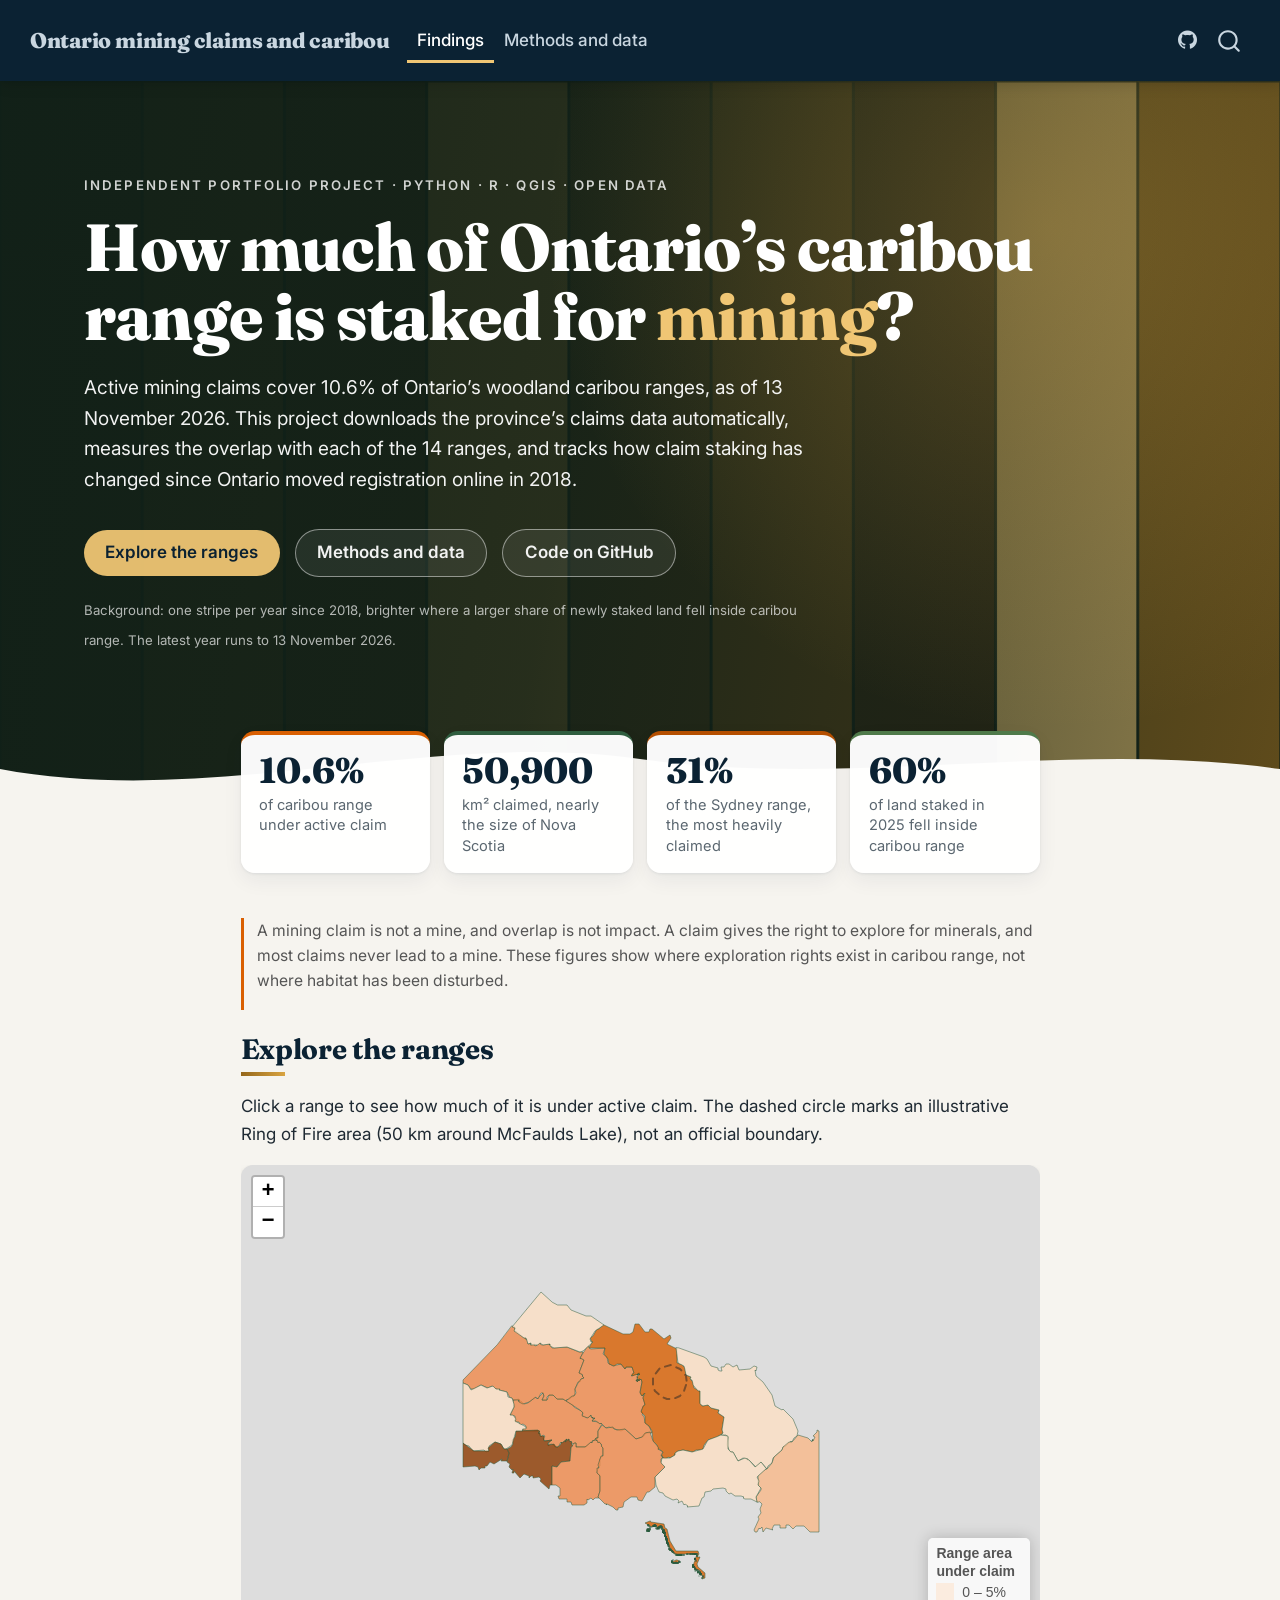
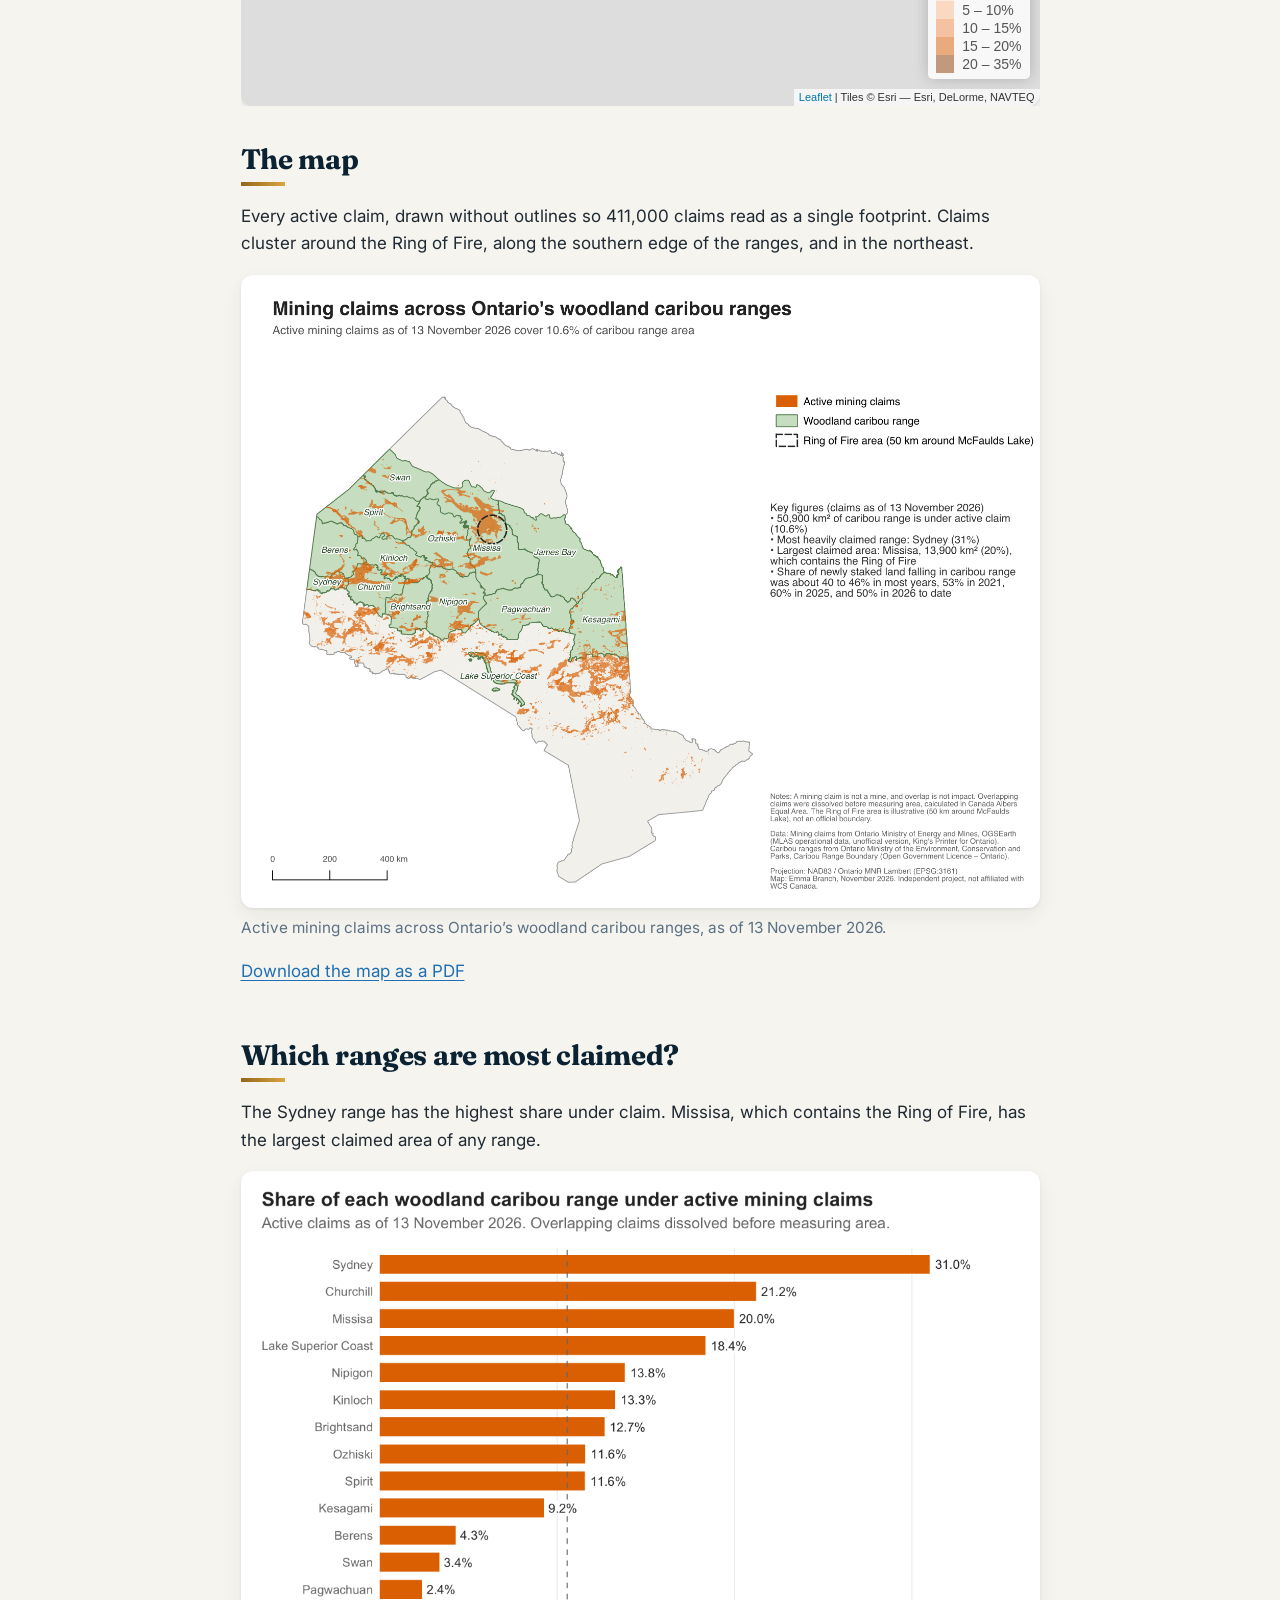
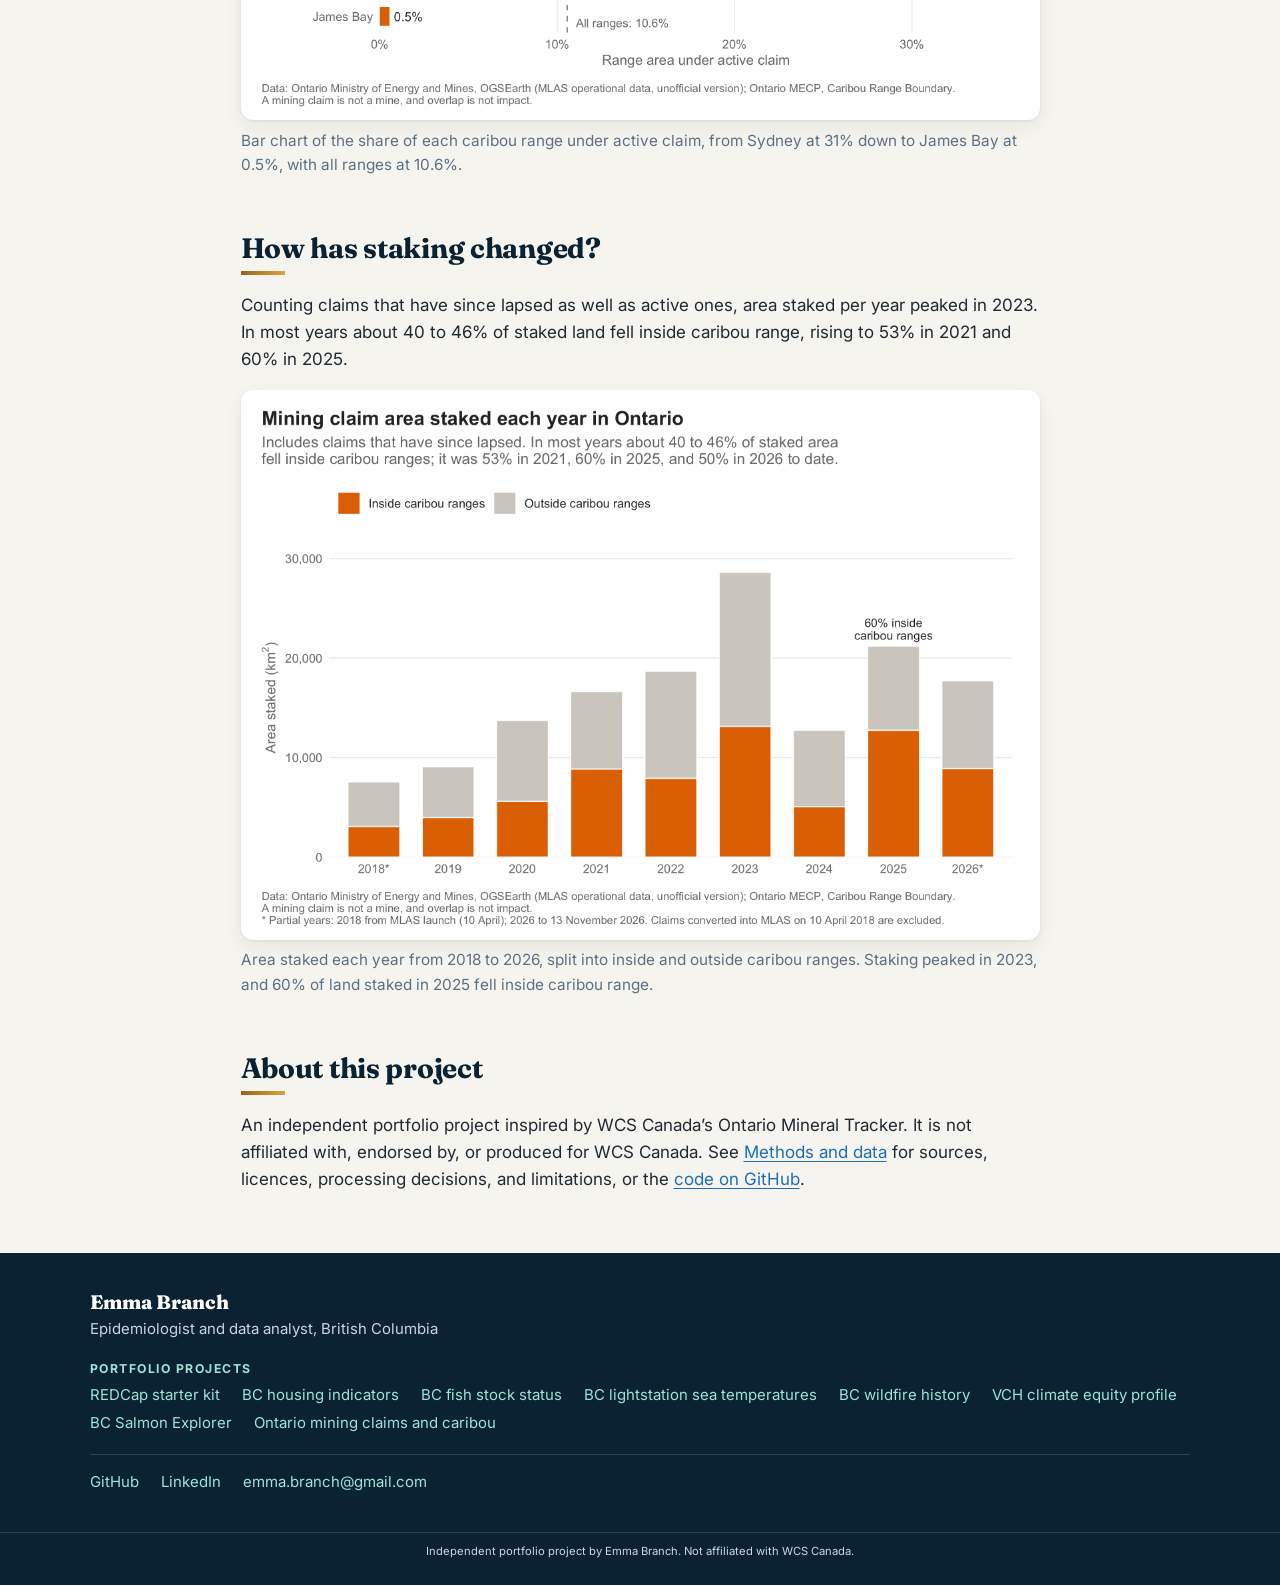
==== index.html @ 64861e43 "Built site for gh-pages" ====
<!DOCTYPE html>
<html xmlns="http://www.w3.org/1999/xhtml" lang="en" xml:lang="en"><head>

<meta charset="utf-8">
<meta name="generator" content="quarto-1.11.9">

<meta name="viewport" content="width=device-width, initial-scale=1.0, user-scalable=yes">


<title>Ontario mining claims and caribou</title>
<style>
/* Default styles provided by pandoc.
** See https://pandoc.org/MANUAL.html#variables-for-html for config info.
*/
span.smallcaps{font-variant: small-caps;}
div.columns{display: flex; gap: 1.5em;}
div.column{flex: auto;}
@media screen {
div.columns{gap: min(4vw, 1.5em);}
div.column{overflow-x: auto;}
}
div.hanging-indent{margin-left: 1.5em; text-indent: -1.5em;}
ul.task-list{list-style: none;}
ul.task-list li input[type="checkbox"] {
  width: 0.8em;
  margin: 0 0.8em 0.2em -1em; /* quarto-specific, see https://github.com/quarto-dev/quarto-cli/issues/4556 */ 
  vertical-align: middle;
}
</style>


<script src="site_libs/quarto-nav/quarto-nav.js"></script>
<script src="site_libs/quarto-nav/headroom.min.js"></script>
<script src="site_libs/clipboard/clipboard.min.js"></script>
<script src="site_libs/quarto-search/autocomplete.umd.js"></script>
<script src="site_libs/quarto-search/fuse.min.js"></script>
<script src="site_libs/quarto-search/quarto-search.js"></script>
<meta name="quarto:offset" content="./">
<script src="site_libs/quarto-html/quarto.js" type="module"></script>
<script src="site_libs/quarto-html/tabsets/tabsets.js" type="module"></script>
<script src="site_libs/quarto-html/scrollable-regions/scrollable-regions.js" type="module"></script>
<script src="site_libs/quarto-html/popper.min.js"></script>
<script src="site_libs/quarto-html/tippy.umd.min.js"></script>
<script src="site_libs/quarto-html/anchor.min.js"></script>
<link href="site_libs/quarto-html/tippy.css" rel="stylesheet">
<link href="site_libs/quarto-html/quarto-syntax-highlighting-63b5708e65d6cd79cd7618c58d0c21e7.css" rel="stylesheet" class="quarto-color-scheme" id="quarto-text-highlighting-styles">
<link href="site_libs/quarto-html/quarto-syntax-highlighting-dark-447e42e69aaa9833c0ba1b986f430b20.css" rel="stylesheet" class="quarto-color-scheme quarto-color-alternate" id="quarto-text-highlighting-styles">
<link href="site_libs/quarto-html/quarto-syntax-highlighting-63b5708e65d6cd79cd7618c58d0c21e7.css" rel="stylesheet" class="quarto-color-scheme-extra" id="quarto-text-highlighting-styles">
<script src="site_libs/bootstrap/bootstrap.min.js"></script>
<link href="site_libs/bootstrap/bootstrap-icons.css" rel="stylesheet">
<link href="site_libs/bootstrap/bootstrap-dc026253591856cbf273128ac08fe105.min.css" rel="stylesheet" append-hash="true" class="quarto-color-scheme" id="quarto-bootstrap" data-mode="light">
<link href="site_libs/bootstrap/bootstrap-dark-e2138d7c50b1b553728d0c5c9d7cf1df.min.css" rel="stylesheet" append-hash="true" class="quarto-color-scheme quarto-color-alternate" id="quarto-bootstrap" data-mode="light">
<link href="site_libs/bootstrap/bootstrap-dc026253591856cbf273128ac08fe105.min.css" rel="stylesheet" append-hash="true" class="quarto-color-scheme-extra" id="quarto-bootstrap" data-mode="light">
<script id="quarto-search-options" type="application/json">{
  "location": "navbar",
  "copy-button": false,
  "collapse-after": 3,
  "panel-placement": "end",
  "type": "overlay",
  "limit": 50,
  "keyboard-shortcut": [
    "f",
    "/",
    "s"
  ],
  "show-item-context": false,
  "language": {
    "search-no-results-text": "No results",
    "search-matching-documents-text": "matching documents",
    "search-copy-link-title": "Copy link to search",
    "search-hide-matches-text": "Hide additional matches",
    "search-more-match-text": "more match in this document",
    "search-more-matches-text": "more matches in this document",
    "search-clear-button-title": "Clear",
    "search-text-placeholder": "",
    "search-detached-cancel-button-title": "Cancel",
    "search-submit-button-title": "Submit",
    "search-label": "Search"
  }
}</script>
<script src="site_libs/htmlwidgets-1.6.4/htmlwidgets.js"></script>
<script src="site_libs/jquery-3.6.0/jquery-3.6.0.min.js"></script>
<link href="site_libs/leaflet-1.3.1/leaflet.css" rel="stylesheet">
<script src="site_libs/leaflet-1.3.1/leaflet.js"></script>
<link href="site_libs/leafletfix-1.0.0/leafletfix.css" rel="stylesheet">
<script src="site_libs/proj4-2.6.2/proj4.min.js"></script>
<script src="site_libs/Proj4Leaflet-1.0.1/proj4leaflet.js"></script>
<link href="site_libs/rstudio_leaflet-1.3.1/rstudio_leaflet.css" rel="stylesheet">
<script src="site_libs/leaflet-binding-2.2.3/leaflet.js"></script>
<script src="site_libs/leaflet-providers-3.0.0/leaflet-providers.js"></script>
<script src="site_libs/leaflet-providers-plugin-2.2.3/leaflet-providers-plugin.js"></script>


</head>

<body class="nav-fixed fullcontent quarto-light"><a id="quarto-skip-link" class="visually-hidden-focusable" href="#quarto-document-content">Skip to main content</a>

<div id="quarto-search-results"></div>
  <header id="quarto-header" class="headroom fixed-top">
    <nav class="navbar navbar-expand-lg " data-bs-theme="dark" aria-label="Site">
      <div class="navbar-container container-fluid">
      <div class="navbar-brand-container mx-auto">
    <a class="navbar-brand" href="./index.html">
    <span class="navbar-title">Ontario mining claims and caribou</span>
    </a>
  </div>
          <button class="navbar-toggler" type="button" data-bs-toggle="collapse" data-bs-target="#navbarCollapse" aria-controls="navbarCollapse" aria-expanded="false" aria-label="Toggle navigation" onclick="if (window.quartoToggleHeadroom) { window.quartoToggleHeadroom(); }">
  <span class="navbar-toggler-icon"></span>
</button>
          <div class="collapse navbar-collapse" id="navbarCollapse">
            <ul class="navbar-nav navbar-nav-scroll me-auto">
  <li class="nav-item">
    <a class="nav-link active" href="./index.html" aria-current="page"> 
<span class="menu-text">Findings</span></a>
  </li>  
  <li class="nav-item">
    <a class="nav-link" href="./methods.html"> 
<span class="menu-text">Methods and data</span></a>
  </li>  
</ul>
            <ul class="navbar-nav navbar-nav-scroll ms-auto">
  <li class="nav-item compact">
    <a class="nav-link" href="https://github.com/emmabranch/ontario-claims-caribou"> <i class="bi bi-github" role="img">
</i> 
<span class="menu-text"></span></a>
  </li>  
</ul>
          </div> <!-- /navcollapse -->
            <div class="quarto-navbar-tools">
</div>
            <div id="quarto-search" class="" title="Search"></div>
      </div> <!-- /container-fluid -->
    </nav>
</header>
<!-- content -->
<div id="quarto-content" class="quarto-container page-columns page-rows-contents page-layout-article page-navbar">
<!-- sidebar -->
<!-- margin-sidebar -->
    
<!-- main -->
<main class="content page-columns page-full" id="quarto-document-content" tabindex="-1"><header id="title-block-header" class="quarto-title-block"></header>




<div class="hero-full column-screen">
<div class="hero-bg">
<svg viewbox="0 0 1000 26" preserveaspectratio="none" aria-hidden="true">
<rect x="0.00" y="0" width="111.71" height="26" fill="#432F13"></rect><rect x="111.11" y="0" width="111.71" height="26" fill="#5D4116"></rect><rect x="222.22" y="0" width="111.71" height="26" fill="#443013"></rect><rect x="333.33" y="0" width="111.71" height="26" fill="#B18437"></rect><rect x="444.44" y="0" width="111.71" height="26" fill="#513915"></rect><rect x="555.56" y="0" width="111.71" height="26" fill="#704D18"></rect><rect x="666.67" y="0" width="111.71" height="26" fill="#3B2A12"></rect><rect x="777.78" y="0" width="111.71" height="26" fill="#F0C674"></rect><rect x="888.89" y="0" width="111.71" height="26" fill="#986A1E"></rect>
</svg>
</div>
<div class="hero-inner">
<p><span class="eyebrow">Independent portfolio project · Python · R · QGIS · open data</span></p>
<section id="how-much-of-ontarios-caribou-range-is-staked-for-mining" class="level1">
<h1>How much of Ontario’s caribou range is staked for <span class="accent">mining</span>?</h1>
<p>Active mining claims cover 10.6% of Ontario’s woodland caribou ranges, as of 13 November 2026. This project downloads the province’s claims data automatically, measures the overlap with each of the 14 ranges, and tracks how claim staking has changed since Ontario moved registration online in 2018.</p>
<p><a href="#explore-the-ranges" class="btn btn-accent">Explore the ranges</a> <a href="./methods.html" class="btn btn-ghost">Methods and data</a> <a href="https://github.com/emmabranch/ontario-claims-caribou" class="btn btn-ghost">Code on GitHub</a></p>
<p><span class="hero-note">Background: one stripe per year since 2018, brighter where a larger share of newly staked land fell inside caribou range. The latest year runs to 13 November 2026.</span></p>
</section>
</div>
<svg class="hero-wave" viewbox="0 0 1440 80" preserveaspectratio="none" aria-hidden="true"><path d="M0,40 C240,80 480,0 720,30 C960,60 1200,10 1440,40 L1440,80 L0,80 Z"></path></svg>
</div>
<div class="stat-row lift">
<div class="stat-box">
<p><span class="num">10.6%</span></p>
<p><span class="lab">of caribou range under active claim</span></p>
</div>
<div class="stat-box">
<p><span class="num">50,900</span></p>
<p><span class="lab">km² claimed, nearly the size of Nova Scotia</span></p>
</div>
<div class="stat-box">
<p><span class="num">31%</span></p>
<p><span class="lab">of the Sydney range, the most heavily claimed</span></p>
</div>
<div class="stat-box">
<p><span class="num">60%</span></p>
<p><span class="lab">of land staked in 2025 fell inside caribou range</span></p>
</div>
</div>
<div class="disclaimer">
<p>A mining claim is not a mine, and overlap is not impact. A claim gives the right to explore for minerals, and most claims never lead to a mine. These figures show where exploration rights exist in caribou range, not where habitat has been disturbed.</p>
</div>
<section id="explore-the-ranges" class="level2">
<h2 class="anchored" data-anchor-id="explore-the-ranges">Explore the ranges</h2>
<p>Click a range to see how much of it is under active claim. The dashed circle marks an illustrative Ring of Fire area (50 km around McFaulds Lake), not an official boundary.</p>
<div class="cell">
<div class="cell-output-display">
<div id="htmlwidget-3f76fca97a5ee5fe7a4c" style="width:100%;height:541px;" class="leaflet html-widget"></div>
<script type="application/json" data-for="htmlwidget-3f76fca97a5ee5fe7a4c">{"x":{"options":{"crs":{"crsClass":"L.CRS.EPSG3857","code":null,"proj4def":null,"projectedBounds":null,"options":{}}},"calls":[{"method":"addProviderTiles","args":["Esri.WorldGrayCanvas",null,null,{"errorTileUrl":"","noWrap":false,"detectRetina":false}]},{"method":"addPolygons","args":[[[[{"lng":[-87.02294429999989,-87.0231071,-87.02320210000001,-87.02294429999989],"lat":[48.62416719999997,48.62397829999998,48.62400519999995,48.62416719999997]}],[{"lng":[-87.0223337,-87.0224965,-87.0222387,-87.0223337],"lat":[48.62416730000001,48.62426629999999,48.62420329999998,48.62416730000001]}],[{"lng":[-87.02506150000001,-87.0252109,-87.02503439999998,-87.02506150000001],"lat":[48.62469759999998,48.62479649999999,48.62476049999998,48.62469759999998]}],[{"lng":[-87.01527710000001,-87.01466650000002,-87.0146257,-87.01527710000001],"lat":[48.6241685,48.62427650000001,48.62411459999999,48.6241685]}],[{"lng":[-87.0444719,-87.0446347,-87.0447297,-87.0444719],"lat":[48.63000849999997,48.6299005,48.62996349999996,48.63000849999997]}],[{"lng":[-87.0335869,-87.0335051,-87.03369550000001,-87.0335869],"lat":[48.62938249999998,48.62886969999998,48.62940039999999,48.62938249999998]}],[{"lng":[-87.01329680000001,-87.01343249999999,-87.0132426,-87.01329680000001],"lat":[48.62790219999999,48.62780319999998,48.62811809999998,48.62790219999999]}],[{"lng":[-87.04629139999999,-87.0458977,-87.0462777,-87.04629139999999],"lat":[48.63095239999996,48.63081759999999,48.63077249999996,48.63095239999996]}],[{"lng":[-86.9729646,-86.9729375,-86.9730732,-86.9729646],"lat":[48.6247419,48.62457100000001,48.62472390000001,48.6247419]}],[{"lng":[-86.97196030000001,-86.9722182,-86.97216379999999,-86.97196030000001],"lat":[48.62486760000002,48.62484070000003,48.62496660000006,48.62486760000002]}],[{"lng":[-86.9691918,-86.97103749999999,-86.9701007,-86.9691918],"lat":[48.6251008,48.62492129999996,48.6256498,48.6251008]}],[{"lng":[-86.96919149999999,-86.9689606,-86.96868929999998,-86.96919149999999],"lat":[48.62555059999998,48.62584740000003,48.62576639999997,48.62555059999998]}],[{"lng":[-86.9700599,-86.96935370000001,-86.9686483,-86.9700599],"lat":[48.6258117,48.62656719999999,48.62618920000003,48.6258117]}],[{"lng":[-87.05228099999999,-87.05211789999998,-87.0522943,-87.05228099999999],"lat":[48.63512409999997,48.63487229999999,48.63485419999999,48.63512409999997]}],[{"lng":[-86.96974619999999,-86.9700045,-86.9702891,-86.96974619999999],"lat":[48.6283216,48.62770990000001,48.62825869999998,48.6283216]}],[{"lng":[-87.05363939999999,-87.05331370000002,-87.05328649999998,-87.05363939999999],"lat":[48.6361581,48.63622120000002,48.63610430000002,48.6361581]}],[{"lng":[-86.9684695,-86.9679265,-86.96834749999999,-86.9684695],"lat":[48.62994949999997,48.6300933,48.62979660000004,48.62994949999997]}],[{"lng":[-86.96679949999999,-86.9670304,-86.96708459999999,-86.96679949999999],"lat":[48.63092069999998,48.63068679999998,48.6308938,48.63092069999998]}],[{"lng":[-86.9629723,-86.96295859999999,-86.9627551,-86.9629723],"lat":[48.63072159999997,48.63091050000003,48.63082939999999,48.63072159999997]}],[{"lng":[-86.96093620000001,-86.96120759999999,-86.9608683,-86.96093620000001],"lat":[48.63113469999999,48.63124280000002,48.63119769999997,48.63113469999999]}],[{"lng":[-86.96256459999999,-86.9623069,-86.9625104,-86.96256459999999],"lat":[48.63152210000001,48.63128809999999,48.63133319999996,48.63152210000001]}],[{"lng":[-87.0566029,-87.05643919999999,-87.05740419999999,-87.0566029],"lat":[48.64012399999997,48.63943139999997,48.64052850000002,48.64012399999997]}],[{"lng":[-86.96200799999998,-86.9621303,-86.96226590000001,-86.96200799999998],"lat":[48.63165679999997,48.63147699999999,48.63163889999998,48.63165679999997]}],[{"lng":[-86.95534140000001,-86.9556943,-86.95562630000001,-86.95534140000001],"lat":[48.63458720000001,48.63458729999996,48.63481219999997,48.63458720000001]}],[{"lng":[-87.0588655,-87.0590553,-87.0589878,-87.0588655],"lat":[48.64805759999999,48.64784159999996,48.64814750000009,48.64805759999999]}],[{"lng":[-86.9936123,-86.959593,-86.95655049999999,-86.9735044,-86.9716888,-86.9776861,-86.98745899999999,-87.00501759999999,-86.9902925,-87.0013948,-87.010515,-87.02434199999999,-87.0248174,-87.02678539999998,-87.027383,-87.0338967,-87.0279139,-87.03281899999999,-87.04793410000001,-87.05500030000002,-87.05812469999998,-87.05490849999998,-87.03383529999999,-87.02087179999999,-87.0337645,-87.02625539999998,-87.0130485,-87.0064205,-87.0167392,-86.9873384,-86.9936123],"lat":[48.67693199999996,48.6644922,48.63331019999998,48.63050859999998,48.6249845,48.62701899999998,48.6200394,48.61988709999996,48.63298529999999,48.62637350000001,48.62932380000002,48.62410399999997,48.62487749999998,48.62538089999997,48.62640630000003,48.62590980000002,48.62936599999998,48.63816299999996,48.63147349999998,48.63938709999999,48.64135570000003,48.65485159999997,48.65583129999994,48.666072,48.65149510000001,48.65022859999998,48.66479559999998,48.66198039999997,48.65471039999996,48.66836709999998,48.67693199999996]}],[{"lng":[-87.0110912,-87.01111830000001,-87.01122699999999,-87.0110912],"lat":[48.65758089999995,48.657374,48.657392,48.65758089999995]}],[{"lng":[-87.0365269,-87.03564419999999,-87.03611939999999,-87.0365269],"lat":[48.66003169999997,48.6600769,48.65981590000001,48.66003169999997]}],[{"lng":[-87.0732538,-87.07258799999998,-87.0732943,-87.0732538],"lat":[48.66476429999999,48.66456680000003,48.66460229999996,48.66476429999999]}],[{"lng":[-87.0209375,-87.01962039999999,-87.0205978,-87.0209375],"lat":[48.66074620000001,48.66116929999998,48.66035039999998,48.66074620000001]}],[{"lng":[-87.0195124,-87.0192407,-87.0198925,-87.0195124],"lat":[48.66283359999998,48.66271670000002,48.6623747,48.66283359999998]}],[{"lng":[-87.00328349999999,-87.00267239999999,-87.0032156,-87.00328349999999],"lat":[48.6633389,48.66343789999997,48.66315900000001,48.6633389]}],[{"lng":[-87.0187799,-87.01890210000001,-87.0189429,-87.0187799],"lat":[48.66522670000001,48.66509169999997,48.66521770000001,48.66522670000001]}],[{"lng":[-87.0184132,-87.0186169,-87.0185219,-87.0184132],"lat":[48.6651548,48.66517269999999,48.66522670000001,48.6651548]}],[{"lng":[-87.02068180000001,-87.02144250000001,-87.0204919,-87.02068180000001],"lat":[48.66653980000002,48.66678259999996,48.66705259999997,48.66653980000002]}],[{"lng":[-87.028476,-87.0275559,-87.0255334,-87.0229233,-87.028476],"lat":[48.66358739999997,48.669732,48.67234140000005,48.66765489999995,48.66358739999997]}],[{"lng":[-87.04397849999999,-87.0442638,-87.0442911,-87.04397849999999],"lat":[48.67134630000001,48.67136419999998,48.67148110000012,48.67134630000001]}],[{"lng":[-87.0275431,-87.0279098,-87.0277741,-87.0275431],"lat":[48.67121639999996,48.67112639999998,48.6713333,48.67121639999996]}],[{"lng":[-87.02721749999989,-87.0275027,-87.02729909999999,-87.02721749999989],"lat":[48.67199920000001,48.67190910000011,48.67205310000001,48.67199920000001]}],[{"lng":[-87.0222596,-87.02254480000001,-87.02234110000001,-87.0222596],"lat":[48.67175729999997,48.6715953,48.67182029999998,48.67175729999997]}],[{"lng":[-87.00938269999999,-87.0095457,-87.0095049,-87.00938269999999],"lat":[48.67067050000001,48.67070649999998,48.6707425,48.67067050000001]}],[{"lng":[-87.0177381,-87.0094503,-87.00756250000002,-87.007046,-87.0184137,-87.0177381],"lat":[48.67653509999999,48.66943800000002,48.6700859,48.66774689999999,48.66654019999998,48.67653509999999]}],[{"lng":[-86.9993857,-86.9988424,-86.99916839999999,-86.9993857],"lat":[48.67324379999997,48.67357659999999,48.67318079999996,48.67324379999997]}],[{"lng":[-87.00563459999999,-87.00419429999999,-87.0079575,-87.00563459999999],"lat":[48.67778669999999,48.67358559999999,48.67701290000003,48.67778669999999]}],[{"lng":[-87.00068999999999,-86.9833283,-87.0194101,-87.02729309999999,-87.0339161,-87.07473639999991,-87.06795169999998,-87.00068999999999],"lat":[48.69137109999999,48.67825329999996,48.67949459999998,48.6861772,48.67512809999999,48.66631070000001,48.68088869999997,48.69137109999999]}],[{"lng":[-86.92808220000001,-86.927769,-86.92748409999999,-86.92808220000001],"lat":[48.67578479999997,48.6763334,48.67609030000003,48.67578479999997]}],[{"lng":[-86.9391372,-86.94055160000001,-86.9393541,-86.9391372],"lat":[48.67793230000004,48.67660169999997,48.67825630000003,48.67793230000004]}],[{"lng":[-86.92825759999999,-86.92877319999999,-86.9286097,-86.92825759999999],"lat":[48.67662159999998,48.67706270000002,48.67743139999997,48.67662159999998]}],[{"lng":[-86.9285007,-86.9282836,-86.9285959,-86.9285007],"lat":[48.67762029999999,48.67747620000002,48.67753939999997,48.67762029999999]}],[{"lng":[-86.94128259999999,-86.9408069,-86.9412557,-86.94128259999999],"lat":[48.67875210000003,48.67894980000002,48.67853619999999,48.67875210000003]}],[{"lng":[-86.9367889,-86.92882590000001,-86.93276899999999,-86.9367889],"lat":[48.67641069999998,48.67825919999999,48.67563470000001,48.67641069999998]}],[{"lng":[-86.93850879999999,-86.94047880000001,-86.93827709999999,-86.93850879999999],"lat":[48.68079279999998,48.68065889999997,48.68137740000001,48.68079279999998]}],[{"lng":[-86.9763416,-86.9803508,-86.97715669999999,-86.9763416],"lat":[48.68696039999998,48.6845322,48.68724840000001,48.68696039999998]}],[{"lng":[-86.9827141,-86.9811375,-86.9825783,-86.9827141],"lat":[48.6867636,48.68800029999999,48.68652069999997,48.6867636]}],[{"lng":[-86.93934520000002,-86.9410578,-86.9407985,-86.93934520000002],"lat":[48.68565109999999,48.68507629999999,48.68611970000003,48.68565109999999]}],[{"lng":[-87.0299483,-87.02983930000001,-87.0302743,-87.0299483],"lat":[48.69581139999999,48.69538860000001,48.69552350000002,48.69581139999999]}],[{"lng":[-86.97777979999999,-86.9786904,-86.9779563,-86.97777979999999],"lat":[48.69168359999998,48.69117099999997,48.69194459999999,48.69168359999998]}],[{"lng":[-86.97762849999999,-86.98010410000001,-86.9853358,-86.98680179999999,-86.97762849999999],"lat":[48.69585779999998,48.68994779999998,48.68886010000001,48.69442890000001,48.69585779999998]}],[{"lng":[-86.8655966,-86.86781360000001,-86.86605659999999,-86.8655966],"lat":[48.7466,48.7467195,48.74756309999999,48.7466]}],[{"lng":[-86.8467486,-86.8468846,-86.846558,-86.8467486],"lat":[48.74914029999998,48.7491405,48.7491739,48.74914029999998]}],[{"lng":[-86.91434649999999,-86.91437329999999,-86.91421,-86.91434649999999],"lat":[48.75676699999999,48.75700089999997,48.75702769999997,48.75676699999999]}],[{"lng":[-86.9133389,-86.913421,-86.91365209999999,-86.9133389],"lat":[48.75723399999997,48.75696420000001,48.7570363,48.75723399999997]}],[{"lng":[-86.90875010000001,-86.9114366,-86.9126988,-86.91533750000001,-86.90875010000001],"lat":[48.75917359999996,48.75580219999997,48.7575844,48.75811709999996,48.75917359999996]}],[{"lng":[-86.9101637,-86.91002779999999,-86.91021859999999,-86.9101637],"lat":[48.76000239999995,48.75993930000001,48.75976850000001,48.76000239999995]}],[{"lng":[-86.76913209999999,-86.76835559999989,-86.7688072,-86.76913209999999],"lat":[48.76547430000006,48.76564369999996,48.76510479999998,48.76547430000006]}],[{"lng":[-86.8016011,-86.80173790000001,-86.80188799999999,-86.8016011],"lat":[48.76897099999999,48.7687913,48.76869259999995,48.76897099999999]}],[{"lng":[-86.80164139999999,-86.8020891,-86.8015517,-86.80164139999999],"lat":[48.76911049999996,48.76945319999999,48.76940270000002,48.76911049999996]}],[{"lng":[-86.9816443,-86.9814401,-86.9814129,-86.9816443],"lat":[48.78700670000002,48.78715060000001,48.78698860000002,48.78700670000002]}],[{"lng":[-87.0000507,-87.0002685,-87.0001187,-87.0000507],"lat":[48.78947320000002,48.7894462,48.78959910000002,48.78947320000002]}],[{"lng":[-86.96828790000001,-86.9686281,-86.9682605,-86.96828790000001],"lat":[48.78843399999997,48.788695,48.78873979999997,48.78843399999997]}],[{"lng":[-86.9765512,-86.98243290000002,-86.9774216,-86.9765512],"lat":[48.7899654,48.78975959999999,48.79212459999997,48.7899654]}],[{"lng":[-86.78741620000001,-86.7870764,-86.7872677,-86.78741620000001],"lat":[48.77317399999998,48.77308339999998,48.77290379999997,48.77317399999998]}],[{"lng":[-86.771086,-86.7711709,-86.7722857,-86.771086],"lat":[48.77270199999999,48.7719915,48.7722726,48.77270199999999]}],[{"lng":[-86.791151,-86.79033930000001,-86.7912633,-86.791151],"lat":[48.7751239,48.77392149999999,48.7743055,48.7751239]}],[{"lng":[-86.7649006,-86.7665921,-86.76688979999999,-86.7649006],"lat":[48.77406599999996,48.77325980000001,48.77362919999996,48.77406599999996]}],[{"lng":[-86.76896840000001,-86.7703977,-86.7705193,-86.76896840000001],"lat":[48.77445199999998,48.77441889999999,48.77460809999996,48.77445199999998]}],[{"lng":[-86.97291420000001,-86.9720019,-86.9719612,-86.97291420000001],"lat":[48.79325700000002,48.79337379999999,48.79299590000004,48.79325700000002]}],[{"lng":[-86.7624584,-86.763142,-86.76339849999999,-86.7624584],"lat":[48.77533849999997,48.77467420000001,48.7751335,48.77533849999997]}],[{"lng":[-86.7639424,-86.76327480000002,-86.76319359999999,-86.7639424],"lat":[48.77523349999999,48.77537609999997,48.77529499999995,48.77523349999999]}],[{"lng":[-86.76696,-86.76630710000001,-86.76632099999999,-86.76696],"lat":[48.77611229999997,48.77601199999999,48.77594909999998,48.77611229999997]}],[{"lng":[-86.7660443,-86.7684562,-86.7661791,-86.7660443],"lat":[48.77692010000001,48.77634019999999,48.7771992,48.77692010000001]}],[{"lng":[-86.7696212,-86.76854520000001,-86.7696088,-86.7696212],"lat":[48.77754800000001,48.77769879999999,48.77727809999998,48.77754800000001]}],[{"lng":[-86.76813730000001,-86.7678932,-86.76834239999999,-86.76813730000001],"lat":[48.77758999999997,48.77740959999996,48.77739249999999,48.77758999999997]}],[{"lng":[-86.76665269999999,-86.76695340000001,-86.76723899999999,-86.76665269999999],"lat":[48.77779389999997,48.77752459999997,48.77757919999996,48.77779389999997]}],[{"lng":[-86.99979180000001,-86.9998871,-86.9992062,-86.99979180000001],"lat":[48.79844210000002,48.79997139999998,48.79818119999998,48.79844210000002]}],[{"lng":[-86.9997917,-86.99984619999999,-86.9997781,-86.9997917],"lat":[48.800853,48.80096999999998,48.80097899999999,48.800853]}],[{"lng":[-87.0001321,-86.99994149999999,-87.0001594,-87.0001321],"lat":[48.80159069999995,48.8014558,48.80147379999997,48.80159069999995]}],[{"lng":[-87.0001458,-86.99995509999999,-87.00007770000001,-87.0001458],"lat":[48.8025173,48.80220239999999,48.80215739999998,48.8025173]}],[{"lng":[-86.99517490000001,-86.995352,-86.9954473,-86.99517490000001],"lat":[48.80418139999993,48.80376759999998,48.80408239999999,48.80418139999993]}],[{"lng":[-86.9945211,-86.99413989999999,-86.9945893,-86.9945211],"lat":[48.80457719999998,48.80407339999998,48.80412739999997,48.80457719999998]}],[{"lng":[-86.9990423,-86.9990423,-86.9989606,-86.9990423],"lat":[48.81100039999993,48.81117129999996,48.81100039999993,48.81100039999993]}],[{"lng":[-86.6126869,-86.6106152,-86.6160986,-86.6127948,-86.6126869],"lat":[48.68636659999999,48.68191549999998,48.6843988,48.68469369999997,48.68636659999999]}],[{"lng":[-86.6162389,-86.6150337,-86.61689920000001,-86.6162389],"lat":[48.68738599999994,48.68506999999997,48.68631769999998,48.68738599999994]}],[{"lng":[-86.5918807,-86.59212359999999,-86.5920416,-86.5918807],"lat":[48.69533600000003,48.69554379999998,48.69560649999999,48.69533600000003]}],[{"lng":[-86.51910789999999,-86.5192808,-86.5189558,-86.51910789999999],"lat":[48.68978379999998,48.69018029999999,48.69006199999997,48.68978379999998]}],[{"lng":[-86.5186649,-86.5193732,-86.5192481,-86.5186649],"lat":[48.69064559999996,48.69045959999995,48.69075589999999,48.69064559999996]}],[{"lng":[-86.6551537,-86.65489460000001,-86.65490899999998,-86.6551537],"lat":[48.70714749999999,48.70727269999999,48.70714679999998,48.70714749999999]}],[{"lng":[-86.6327916,-86.59767569999998,-86.6001131,-86.5922072,-86.59386909999988,-86.59004640000001,-86.5941141,-86.6123345,-86.6155323,-86.63631169999999,-86.6541799,-86.65442829999989,-86.6590308,-86.64273270000001,-86.6327916],"lat":[48.72241700000001,48.7099302,48.70768959999997,48.700339,48.6964856,48.69362920000002,48.68797599999996,48.69510070000001,48.70524109999996,48.69053669999996,48.69652019999996,48.70788309999997,48.71270969999996,48.70486069999996,48.72241700000001]}],[{"lng":[-86.6567185,-86.65615789999998,-86.6560533,-86.6567185],"lat":[48.70889749999995,48.70939059999998,48.70877850000004,48.70889749999995]}],[{"lng":[-86.56124149999999,-86.5612175,-86.5615002,-86.56124149999999],"lat":[48.7025914,48.70222249999997,48.70252939999999,48.7025914]}],[{"lng":[-86.59628910000001,-86.5972486,-86.59657969999991,-86.59628910000001],"lat":[48.70824299999997,48.70894809999999,48.70930560000007,48.70824299999997]}],[{"lng":[-86.59188810000001,-86.59208820000001,-86.59188489999998,-86.59188810000001],"lat":[48.71122329999997,48.71169179999995,48.71161909999998,48.71122329999997]}],[{"lng":[-86.5918384,-86.59294699999998,-86.5923871,-86.5918384],"lat":[48.71232959999996,48.71308020000002,48.71340209999997,48.71232959999996]}],[{"lng":[-86.5896734,-86.59150020000001,-86.5900371,-86.5896734],"lat":[48.7127628,48.71380380000007,48.7148512,48.7127628]}],[{"lng":[-86.5865551,-86.58522670000001,-86.58541839999999,-86.5865551],"lat":[48.7134083,48.71460009999996,48.71277450000003,48.7134083]}],[{"lng":[-86.55894790000001,-86.55905970000001,-86.56097930000001,-86.55894790000001],"lat":[48.71931550000009,48.71741769999996,48.71866649999999,48.71931550000009]}],[{"lng":[-86.5521469,-86.55243489999999,-86.55252899999998,-86.5521469],"lat":[48.71812879999999,48.71785099999997,48.71796829999997,48.71812879999999]}],[{"lng":[-86.54113610000002,-86.54159989999999,-86.54071809999999,-86.54113610000002],"lat":[48.71646619999996,48.71778149999999,48.71758,48.71646619999996]}],[{"lng":[-86.549054,-86.5492184,-86.5499652,-86.549054],"lat":[48.71888140000002,48.71722669999996,48.718849,48.71888140000002]}],[{"lng":[-86.55045490000001,-86.55041679999999,-86.5506192,-86.55045490000001],"lat":[48.7188239,48.7185179,48.7186986,48.7188239]}],[{"lng":[-86.5667394,-86.5665474,-86.5666445,-86.5667394],"lat":[48.72077540000001,48.72096359999998,48.72073910000002,48.72077540000001]}],[{"lng":[-86.5302623,-86.5291498,-86.5295078,-86.5302623],"lat":[48.71768189999999,48.71742539999995,48.71695009999996,48.71768189999999]}],[{"lng":[-86.5666682,-86.5661212,-86.56620719999999,-86.5666682],"lat":[48.721153,48.72151079999996,48.72099829999999,48.721153]}],[{"lng":[-86.54225669999998,-86.5418959,-86.54159,-86.54225669999998],"lat":[48.71881859999998,48.71962680000001,48.71887889999998,48.71881859999998]}],[{"lng":[-86.56345109999999,-86.5633447,-86.5637401,-86.56345109999999],"lat":[48.72211240000002,48.72184209999999,48.72170870000001,48.72211240000002]}],[{"lng":[-86.566423,-86.5668302,-86.5666662,-86.566423],"lat":[48.72278929999996,48.72287179999999,48.72297019999999,48.72278929999996]}],[{"lng":[-86.56409739999999,-86.5635697,-86.5642612,-86.56409739999999],"lat":[48.72284359999996,48.72255369999999,48.72277219999999,48.72284359999996]}],[{"lng":[-86.5532671,-86.55598070000001,-86.56390689999991,-86.5588767,-86.5600475,-86.5532671],"lat":[48.72520409999998,48.71814360000002,48.72286079999999,48.72590939999999,48.72729919999998,48.72520409999998]}],[{"lng":[-86.56359190000001,-86.563277,-86.56318349999999,-86.56359190000001],"lat":[48.7246948,48.7249455,48.72475629999996,48.7246948]}],[{"lng":[-86.56278040000001,-86.5625513,-86.562972,-86.56278040000001],"lat":[48.72577129999997,48.72553650000003,48.72562809999999,48.72577129999997]}],[{"lng":[-86.5612012,-86.5617062,-86.56171889999999,-86.5612012],"lat":[48.72599019999996,48.7257672,48.72587520000001,48.72599019999996]}],[{"lng":[-86.5523451,-86.5521937,-86.55222240000001,-86.5523451],"lat":[48.72491259999996,48.72510990000002,48.72493910000001,48.72491259999996]}],[{"lng":[-86.5605671,-86.5606636,-86.56078530000001,-86.5605671],"lat":[48.72697739999995,48.7268248,48.72689720000002,48.72697739999995]}],[{"lng":[-86.5606848,-86.56247020000002,-86.5619588,-86.5606848],"lat":[48.72750859999995,48.72704760000001,48.72799019999999,48.72750859999995]}],[{"lng":[-86.5529956,-86.5504275,-86.5546555,-86.5529956],"lat":[48.7282257,48.72647050000001,48.72811519999994,48.7282257]}],[{"lng":[-86.5473336,-86.5481121,-86.5466194,-86.5473336],"lat":[48.72727699999999,48.72841359999997,48.72806589999998,48.72727699999999]}],[{"lng":[-86.5147729,-86.51876369999999,-86.52904820000001,-86.5234219,-86.5147729],"lat":[48.73366679999999,48.72875370000004,48.7297767,48.73515119999997,48.73366679999999]}],[{"lng":[-86.5373957,-86.538304,-86.5371348,-86.5373957],"lat":[48.73445250000002,48.734762,48.73472129999998,48.73445250000002]}],[{"lng":[-86.5169937,-86.5166286,-86.51676550000001,-86.5169937],"lat":[48.73750849999999,48.73729100000001,48.73719260000001,48.73750849999999]}],[{"lng":[-86.5204019,-86.52063080000001,-86.5202779,-86.5204019],"lat":[48.73809840000001,48.73834229999996,48.73826889999997,48.73809840000001]}],[{"lng":[-86.5177553,-86.5175357,-86.51745509999989,-86.5177553],"lat":[48.74035439999999,48.74056939999997,48.74046109999998,48.74035439999999]}],[{"lng":[-86.5403486,-86.54098140000002,-86.5394536,-86.5403486],"lat":[48.74320849999999,48.74393069999995,48.74290809999998,48.74320849999999]}],[{"lng":[-86.5213694,-86.5211249,-86.521208,-86.5213694],"lat":[48.74363509999995,48.74359810000001,48.74344549999996,48.74363509999995]}],[{"lng":[-86.7548087,-86.755465,-86.75625199999999,-86.7548087],"lat":[48.76702809999997,48.76638179999997,48.76686020000001,48.76702809999997]}],[{"lng":[-86.7589437,-86.7567415,-86.7583765,-86.7589437],"lat":[48.76744169999995,48.76693780000009,48.76653189999998,48.76744169999995]}],[{"lng":[-86.7560308,-86.75566360000001,-86.7560447,-86.7560308],"lat":[48.76757049999999,48.7675157,48.76751649999999,48.76757049999999]}],[{"lng":[-86.7550662,-86.7545592,-86.75385439999999,-86.7550662],"lat":[48.76724899999995,48.76795420000001,48.76734989999999,48.76724899999995]}],[{"lng":[-86.7613492,-86.7620046,-86.7618733,-86.7613492],"lat":[48.77100909999996,48.7705606,48.77098310000001,48.77100909999996]}],[{"lng":[-86.75574649999999,-86.757043,-86.75772240000001,-86.75574649999999],"lat":[48.77287759999999,48.77215159999995,48.77236890000002,48.77287759999999]}],[{"lng":[-86.75871840000001,-86.7575209,-86.7587333,-86.75871840000001],"lat":[48.77471000000001,48.77465349999999,48.77444009999998,48.77471000000001]}],[{"lng":[-86.7615594,-86.76151950000002,-86.7617644,-86.7615594],"lat":[48.7754715,48.77528249999998,48.77530099999997,48.7754715]}],[{"lng":[-86.69399799999999,-86.69048599999999,-86.6942023,-86.69399799999999],"lat":[48.77044559999997,48.76834019999995,48.76817009999999,48.77044559999997]}],[{"lng":[-86.7593913,-86.758927,-86.75894220000001,-86.7593913],"lat":[48.77631269999998,48.77662659999997,48.77629380000002,48.77631269999998]}],[{"lng":[-86.7609679,-86.7603008,-86.7607512,-86.7609679],"lat":[48.77679270000004,48.77682739999997,48.77654939999999,48.77679270000004]}],[{"lng":[-86.69230450000001,-86.6915382,-86.6911734,-86.69230450000001],"lat":[48.77140370000002,48.77208529999999,48.77165259999997,48.77140370000002]}],[{"lng":[-86.7560867,-86.7565141,-86.7573287,-86.757564,-86.75995949999998,-86.7560867],"lat":[48.77851879999998,48.77739519999997,48.77781519999998,48.77701959999997,48.77703360000002,48.77851879999998]}],[{"lng":[-86.75980289999998,-86.7600487,-86.7598845,-86.75980289999998],"lat":[48.77846359999997,48.77831119999995,48.77849079999998,48.77846359999997]}],[{"lng":[-86.7543593,-86.7543057,-86.7545502,-86.7543593],"lat":[48.77825429999998,48.77807420000001,48.77817369999997,48.77825429999998]}],[{"lng":[-86.6910426,-86.6904579,-86.6903928,-86.6910426],"lat":[48.77300160000002,48.77291009999998,48.77243309999997,48.77300160000002]}],[{"lng":[-86.7505824,-86.74988810000001,-86.7506923,-86.7505824],"lat":[48.7795596,48.77957609999995,48.77935289999999,48.7795596]}],[{"lng":[-86.749033,-86.7514943,-86.7518462,-86.749033],"lat":[48.78045139999999,48.77957059999998,48.77999409999998,48.78045139999999]}],[{"lng":[-86.5081763,-86.5073898,-86.5082908,-86.5081763],"lat":[48.76024029999999,48.75996709999995,48.7596651,48.76024029999999]}],[{"lng":[-86.747287,-86.7475561,-86.74709469999999,-86.747287],"lat":[48.7825211,48.78315149999997,48.78286259999995,48.7825211]}],[{"lng":[-86.74064730000001,-86.7402041,-86.7421434,-86.74064730000001],"lat":[48.7845215,48.78334209999997,48.78476779999997,48.7845215]}],[{"lng":[-86.73864990000001,-86.7382819,-86.7383916,-86.73864990000001],"lat":[48.78378840000002,48.78387749999996,48.78372479999999,48.78378840000002]}],[{"lng":[-86.73812789999998,-86.73773319999999,-86.73772040000001,-86.73812789999998],"lat":[48.78468680000001,48.78467689999999,48.78451489999998,48.78468680000001]}],[{"lng":[-86.73617779999999,-86.73740289999991,-86.73598560000001,-86.73617779999999],"lat":[48.78792989999999,48.78797769999996,48.78823539999998,48.78792989999999]}],[{"lng":[-86.7403704,-86.73953889999999,-86.74168210000001,-86.7403704],"lat":[48.79069219999998,48.78824340000001,48.78977749999999,48.79069219999998]}],[{"lng":[-86.48512889999991,-86.48548179999999,-86.4850309,-86.48512889999991],"lat":[48.76663490000002,48.76672649999995,48.76690439999995,48.76663490000002]}],[{"lng":[-86.6530509,-86.6529815,-86.6527785,-86.6530509],"lat":[48.78365299999999,48.7838507,48.78367019999994,48.78365299999999]}],[{"lng":[-86.72303909999999,-86.7245638,-86.72371699999999,-86.72303909999999],"lat":[48.79057099999999,48.79061060000002,48.79109439999999,48.79057099999999]}],[{"lng":[-86.4839128,-86.48361250000001,-86.4837503,-86.4839128],"lat":[48.76844669999994,48.76852630000001,48.76836499999995,48.76844669999994]}],[{"lng":[-86.72545940000001,-86.72581029999999,-86.7252804,-86.72545940000001],"lat":[48.79114349999995,48.79171109999996,48.79152089999999,48.79114349999995]}],[{"lng":[-86.72348510000002,-86.72355209999989,-86.7232667,-86.72348510000002],"lat":[48.79117479999996,48.79137289999999,48.79126430000003,48.79117479999996]}],[{"lng":[-86.7249666,-86.72387850000001,-86.7248331,-86.7249666],"lat":[48.7916372,48.7914366,48.79115999999993,48.7916372]}],[{"lng":[-86.65282240000001,-86.6515696,-86.65194099999999,-86.65282240000001],"lat":[48.78519960000002,48.78525879999997,48.78470219999999,48.78519960000002]}],[{"lng":[-86.6490929,-86.6501281,-86.64918590000001,-86.6490929],"lat":[48.78511639999996,48.78503859999998,48.78544949999996,48.78511639999996]}],[{"lng":[-86.6566696,-86.65671139999991,-86.6569015,-86.6566696],"lat":[48.78600280000003,48.78585900000001,48.78593149999995,48.78600280000003]}],[{"lng":[-86.7114809,-86.7095714,-86.7125901,-86.7114809],"lat":[48.79278279999996,48.79099679999999,48.79166099999993,48.79278279999996]}],[{"lng":[-86.6568209,-86.65464899999989,-86.65679129999999,-86.6568209],"lat":[48.78777549999997,48.7868424,48.78612009999999,48.78777549999997]}],[{"lng":[-86.67924790000001,-86.67975299999999,-86.6797796,-86.67924790000001],"lat":[48.78924329999994,48.78903779999997,48.78913680000001,48.78924329999994]}],[{"lng":[-86.67817359999999,-86.67867560000001,-86.67731430000001,-86.67817359999999],"lat":[48.78905139999996,48.78933169999997,48.78930090000001,48.78905139999996]}],[{"lng":[-86.65731529999998,-86.65671709999999,-86.6573489,-86.65731529999998],"lat":[48.78914429999998,48.7890256,48.78820879999999,48.78914429999998]}],[{"lng":[-86.7280489,-86.7280066,-86.72791199999999,-86.7280489],"lat":[48.79570160000001,48.79597139999999,48.79584529999997,48.79570160000001]}],[{"lng":[-86.7066109,-86.7068714,-86.70727909999999,-86.7066109],"lat":[48.79436279999995,48.79403959999998,48.79418459999996,48.79436279999995]}],[{"lng":[-86.7032604,-86.7078106,-86.7180955,-86.7188165,-86.7169579,-86.7177713,-86.7032604],"lat":[48.79913109999995,48.79409589999997,48.79080199999999,48.79578749999993,48.7969884,48.79763810000001,48.79913109999995]}],[{"lng":[-86.7183201,-86.7187818,-86.71834579999999,-86.7183201],"lat":[48.79690179999996,48.79711879999997,48.79717180000002,48.79690179999996]}],[{"lng":[-86.7181145,-86.7177878,-86.7179246,-86.7181145],"lat":[48.79713519999997,48.79711639999997,48.79701780000001,48.79713519999997]}],[{"lng":[-86.72708179999999,-86.7268234,-86.7271368,-86.72708179999999],"lat":[48.79829019999995,48.79821760000002,48.79818240000002,48.79829019999995]}],[{"lng":[-86.72480749999998,-86.7253674,-86.7262107,-86.72480749999998],"lat":[48.79832979999997,48.79802529999999,48.79821620000001,48.79832979999997]}],[{"lng":[-86.72338180000001,-86.7238981,-86.7231355,-86.72338180000001],"lat":[48.80006259999997,48.80027979999996,48.80027800000003,48.80006259999997]}],[{"lng":[-86.7070025,-86.7065825,-86.70707109999999,-86.7070025],"lat":[48.80894629999996,48.80856739999998,48.80887449999999,48.80894629999996]}],[{"lng":[-86.3405909,-86.3418132,-86.34192950000001,-86.3405909],"lat":[48.6031843,48.60307429999996,48.60352479999995,48.6031843]}],[{"lng":[-86.3415718,-86.34143220000001,-86.34109529999989,-86.3415718],"lat":[48.60390959999997,48.60421469999998,48.60404179999999,48.60390959999997]}],[{"lng":[-86.3405619,-86.3408537,-86.33995179999999,-86.3405619],"lat":[48.60438069999999,48.60488609999999,48.60435020000003,48.60438069999999]}],[{"lng":[-86.34033359999999,-86.3365672,-86.3356276,-86.34033359999999],"lat":[48.60524299999997,48.60591409999997,48.60515300000002,48.60524299999997]}],[{"lng":[-86.34170239999999,-86.34209180000001,-86.3423536,-86.34170239999999],"lat":[48.60638439999997,48.60564889999998,48.60637909999999,48.60638439999997]}],[{"lng":[-86.3429565,-86.3427609,-86.34264109999999,-86.3429565],"lat":[48.60591470000001,48.60635439999997,48.60618279999999,48.60591470000001]}],[{"lng":[-86.3378599,-86.33764770000001,-86.3376299,-86.3378599],"lat":[48.60665020000001,48.60679739999996,48.6066039,48.60665020000001]}],[{"lng":[-86.3386859,-86.3386158,-86.33830589999999,-86.3386859],"lat":[48.60676289999996,48.60693349999996,48.60677869999999,48.60676289999996]}],[{"lng":[-86.3418399,-86.34241599999999,-86.3417716,-86.3418399],"lat":[48.60728479999997,48.60784589999999,48.60732039999998,48.60728479999997]}],[{"lng":[-86.3416234,-86.3389284,-86.3414489,-86.3416234],"lat":[48.60829110000001,48.60689029999999,48.6071026,48.60829110000001]}],[{"lng":[-86.3382817,-86.33843299999999,-86.33795019999999,-86.3382817],"lat":[48.60758829999997,48.60794449999995,48.60752339999999,48.60758829999997]}],[{"lng":[-86.34575199999999,-86.34527849999989,-86.3457276,-86.34575199999999],"lat":[48.6089894,48.60888769999997,48.60878229999998,48.6089894]}],[{"lng":[-86.3419052,-86.3414946,-86.3417432,-86.3419052],"lat":[48.60852669999997,48.60880320000001,48.60846280000001,48.60852669999997]}],[{"lng":[-86.34614759999999,-86.3433345,-86.3449068,-86.34455629999999,-86.34614759999999],"lat":[48.60987329999995,48.60920049999998,48.6082559,48.60913549999994,48.60987329999995]}],[{"lng":[-86.3348209,-86.335065,-86.3349827,-86.3348209],"lat":[48.61079799999995,48.61080839999998,48.6108799,48.61079799999995]}],[{"lng":[-86.3413927,-86.3414587,-86.34116109999998,-86.3413927],"lat":[48.61246409999998,48.61260839999996,48.61254379999998,48.61246409999998]}],[{"lng":[-86.3447488,-86.3442568,-86.34465489999999,-86.3447488],"lat":[48.613131,48.61340710000005,48.61304949999995,48.613131]}],[{"lng":[-86.3416637,-86.3422029,-86.3425214,-86.3416637],"lat":[48.61354069999997,48.6127656,48.61330720000002,48.61354069999997]}],[{"lng":[-86.33898720000001,-86.3391108,-86.3392044,-86.33898720000001],"lat":[48.61381780000003,48.61371059999999,48.61381000000001,48.61381780000003]}],[{"lng":[-86.3388228,-86.33914830000001,-86.33883580000001,-86.3388228],"lat":[48.61394279999995,48.61395370000002,48.61398789999998,48.61394279999995]}],[{"lng":[-86.33745020000001,-86.33726110000001,-86.3374914,-86.33745020000001],"lat":[48.61411479999997,48.61405079999996,48.61407909999998,48.61411479999997]}],[{"lng":[-86.33689339999999,-86.33696279999999,-86.33700299999998,-86.33689339999999],"lat":[48.61415659999999,48.61404009999995,48.61407629999995,48.61415659999999]}],[{"lng":[-86.3361673,-86.33641069999999,-86.3363152,-86.3361673],"lat":[48.61469219999999,48.61475659999997,48.61479200000002,48.61469219999999]}],[{"lng":[-86.3358801,-86.33574649999998,-86.3360165,-86.3358801],"lat":[48.61486149999998,48.61470779999999,48.61480829999999,48.61486149999998]}],[{"lng":[-86.33977539999999,-86.3392832,-86.3392163,-86.33977539999999],"lat":[48.61580149999994,48.61609559999994,48.61602319999999,48.61580149999994]}],[{"lng":[-86.3418118,-86.34061739999999,-86.3431131,-86.3418118],"lat":[48.61675780000001,48.6157434,48.61581159999998,48.61675780000001]}],[{"lng":[-86.3364529,-86.3351059,-86.3369328,-86.3364529],"lat":[48.61671350000001,48.61647629999998,48.61632499999997,48.61671350000001]}],[{"lng":[-86.33753020000002,-86.33734250000001,-86.33749229999999,-86.33753020000002],"lat":[48.6183706,48.61819859999999,48.61815440000002,48.6183706]}],[{"lng":[-86.3367379,-86.33671240000001,-86.3368602,-86.3367379],"lat":[48.61877979999995,48.61865380000003,48.6187626,48.61877979999995]}],[{"lng":[-86.33526430000001,-86.3369668,-86.3364292,-86.33526430000001],"lat":[48.6235304,48.6230544,48.62369909999997,48.6235304]}],[{"lng":[-86.33709719999999,-86.33704999999999,-86.3367916,-86.33709719999999],"lat":[48.62345999999999,48.62395899999996,48.62399800000001,48.62345999999999]}],[{"lng":[-86.33614620000002,-86.3362577,-86.33648719999999,-86.33614620000002],"lat":[48.62457910000001,48.62435480000001,48.6244461,48.62457910000001]}],[{"lng":[-86.3403101,-86.3395768,-86.3403376,-86.3403101],"lat":[48.63099940000001,48.63103110000002,48.63097250000002,48.63099940000001]}],[{"lng":[-86.3387158,-86.33905249999999,-86.3384274,-86.3387158],"lat":[48.63148499999996,48.63168490000002,48.63174429999999,48.63148499999996]}],[{"lng":[-86.33307979999999,-86.33335150000001,-86.33316040000001,-86.33307979999999],"lat":[48.63380959999998,48.6337932,48.63387300000002,48.63380959999998]}],[{"lng":[-86.3316267,-86.3326059,-86.3316962,-86.3316267],"lat":[48.63387310000001,48.63372589999995,48.63425579999999,48.63387310000001]}],[{"lng":[-86.33223290000001,-86.33265160000001,-86.3322575,-86.33223290000001],"lat":[48.63421849999999,48.63437389999999,48.63440759999997,48.63421849999999]}],[{"lng":[-86.3295849,-86.3297493,-86.3298025,-86.3295849],"lat":[48.6353367,48.63522070000001,48.63530189999996,48.6353367]}],[{"lng":[-86.34741649999999,-86.34754389999999,-86.34733399999999,-86.34741649999999],"lat":[48.64510100000002,48.64522770000003,48.6451815,48.64510100000002]}],[{"lng":[-86.34704810000001,-86.34717199999999,-86.34721159999999,-86.34704810000001],"lat":[48.64524739999999,48.64511769999999,48.64519879999997,48.64524739999999]}],[{"lng":[-86.3474815,-86.3475858,-86.347195,-86.3474815],"lat":[48.64532630000001,48.64565529999999,48.6454327,48.64532630000001]}],[{"lng":[-86.3471588,-86.3470174,-86.34724100000001,-86.3471588],"lat":[48.64561240000002,48.64552159999997,48.64555889999997,48.64561240000002]}],[{"lng":[-86.3487368,-86.34887449999999,-86.34898199999999,-86.3487368],"lat":[48.6458912,48.645739,48.64582959999999,48.6458912]}],[{"lng":[-86.34538689999998,-86.34552360000001,-86.3455905,-86.34538689999998],"lat":[48.64562929999998,48.64555809999996,48.64563049999996,48.64562929999998]}],[{"lng":[-86.3495496,-86.3491202,-86.349114,-86.3495496],"lat":[48.64602630000002,48.64616779999997,48.64611820000001,48.64602630000002]}],[{"lng":[-86.3497788,-86.3497503,-86.3497169,-86.3497788],"lat":[48.64615799999998,48.6462568,48.64622060000001,48.64615799999998]}],[{"lng":[-86.3490848,-86.34932879999999,-86.3490844,-86.3490848],"lat":[48.64627999999998,48.64630839999996,48.64630699999999,48.64627999999998]}],[{"lng":[-86.3351984,-86.33545620000001,-86.33523819999999,-86.3351984],"lat":[48.6450852,48.64509570000002,48.6451484,48.6450852]}],[{"lng":[-86.34863110000001,-86.3485376,-86.3488631,-86.34863110000001],"lat":[48.64671830000001,48.64660079999998,48.64662959999999,48.64671830000001]}],[{"lng":[-86.3348299,-86.33515199999999,-86.33438719999999,-86.3348299],"lat":[48.645227,48.64551670000002,48.64534139999998,48.645227]}],[{"lng":[-86.3301991,-86.3320796,-86.33049029999999,-86.3301991],"lat":[48.6453351,48.64480629999995,48.6458946,48.6453351]}],[{"lng":[-86.3525738,-86.3530169,-86.35411120000001,-86.3525738],"lat":[48.64841379999999,48.64773259999996,48.64816149999996,48.64841379999999]}],[{"lng":[-86.33369599999999,-86.334441,-86.335004,-86.33369599999999],"lat":[48.6467948,48.64589950000001,48.64643799999993,48.6467948]}],[{"lng":[-86.3378215,-86.33815239999998,-86.33827280000001,-86.3378215],"lat":[48.64693559999998,48.64654160000003,48.64667719999996,48.64693559999998]}],[{"lng":[-86.3353147,-86.3354875,-86.33514229999999,-86.3353147],"lat":[48.64656119999996,48.64684559999996,48.64676709999999,48.64656119999996]}],[{"lng":[-86.33496199999999,-86.33506970000001,-86.33490639999999,-86.33496199999999],"lat":[48.64654119999999,48.64661380000001,48.6466399,48.64654119999999]}],[{"lng":[-86.3300801,-86.3303473,-86.3299292,-86.3300801],"lat":[48.64611710000001,48.64644249999998,48.6462332,48.64611710000001]}],[{"lng":[-86.3557636,-86.3556394,-86.35570939999999,-86.3557636],"lat":[48.65806669999999,48.6582234,48.65805739999996,48.65806669999999]}],[{"lng":[-86.3564322,-86.3559827,-86.3563111,-86.3564322],"lat":[48.6588801,48.65898100000003,48.65878939999997,48.6588801]}],[{"lng":[-86.37070370000001,-86.3712474,-86.37070299999999,-86.37070370000001],"lat":[48.6818543,48.68183029999999,48.6819083,48.6818543]}],[{"lng":[-86.38121409999999,-86.38105139999999,-86.38125580000001,-86.38121409999999],"lat":[48.69224789999998,48.69221999999998,48.6921761,48.69224789999998]}],[{"lng":[-86.3808046,-86.3805747,-86.3807789,-86.3808046],"lat":[48.69239859999998,48.69230739999998,48.69228149999996,48.69239859999998]}],[{"lng":[-86.3811575,-86.3809674,-86.38113089999999,-86.3811575],"lat":[48.69243649999997,48.69242649999996,48.69239139999998,48.69243649999997]}],[{"lng":[-86.38095,-86.38081499999998,-86.3808968,-86.38095],"lat":[48.69273229999995,48.6926596,48.692642,48.69273229999995]}],[{"lng":[-86.3814253,-86.3814788,-86.38130959999999,-86.3814253],"lat":[48.69276179999999,48.69282510000007,48.69277920000001,48.69276179999999]}],[{"lng":[-86.3811367,-86.3812607,-86.3814223,-86.3811367],"lat":[48.69302109999997,48.69288689999996,48.6930047,48.69302109999997]}],[{"lng":[-86.4327229,-86.4325719,-86.43247799999999,-86.4327229],"lat":[48.71817889999999,48.71830409999999,48.7181957,48.71817889999999]}],[{"lng":[-86.43284039999999,-86.4326892,-86.4326362,-86.43284039999999],"lat":[48.71861129999998,48.71875450000002,48.71863729999995,48.71861129999998]}],[{"lng":[-86.4312202,-86.42047390000002,-86.4317132,-86.4312202],"lat":[48.72846309999998,48.72522500000004,48.71849779999998,48.72846309999998]}],[{"lng":[-86.3959291,-86.39577830000002,-86.3958075,-86.3959291],"lat":[48.72873349999997,48.72884070000003,48.72866989999998,48.72873349999997]}],[{"lng":[-86.3958708,-86.39218839999999,-86.39266480000001,-86.3958708],"lat":[48.72905699999995,48.72883079999994,48.72766379999998,48.72905699999995]}],[{"lng":[-86.4106257,-86.41737599999999,-86.4152316,-86.4106257],"lat":[48.73484590000002,48.73561789999996,48.74110369999996,48.73484590000002]}],[{"lng":[-86.3886021,-86.3883462,-86.38874250000001,-86.3886021],"lat":[48.735253,48.7350448,48.73489390000005,48.735253]}],[{"lng":[-86.3918414,-86.3921689,-86.3918956,-86.3918414],"lat":[48.73956129999999,48.73947309999997,48.73957959999999,48.73956129999999]}],[{"lng":[-86.39243329999999,-86.3922615,-86.3928413,-86.39243329999999],"lat":[48.74010419999995,48.73968949999995,48.7389818,48.74010419999995]}],[{"lng":[-86.4123467,-86.4125757,-86.4120021,-86.4123467],"lat":[48.75055289999996,48.75075199999999,48.75093799999998,48.75055289999996]}],[{"lng":[-86.480857,-86.48052809999999,-86.48065349999999,-86.480857],"lat":[48.75859130000002,48.75881469999996,48.75852739999999,48.75859130000002]}],[{"lng":[-86.4753051,-86.47550799999999,-86.47534469999998,-86.4753051],"lat":[48.7586291,48.75874699999999,48.75874629999997,48.7586291]}],[{"lng":[-86.48479039999999,-86.48506190000001,-86.4850314,-86.48479039999999],"lat":[48.76114580000001,48.76120099999998,48.76152469999997,48.76114580000001]}],[{"lng":[-86.47164069999999,-86.47139420000001,-86.47161490000001,-86.47164069999999],"lat":[48.76033969999998,48.76049149999997,48.76020459999995,48.76033969999998]}],[{"lng":[-86.4847673,-86.48493499999999,-86.48487489999998,-86.4847673],"lat":[48.76207229999997,48.76164120000002,48.76218969999999,48.76207229999997]}],[{"lng":[-86.4365667,-86.4333304,-86.4370103,-86.4365667],"lat":[48.76234169999996,48.76093149999998,48.75796279999998,48.76234169999996]}],[{"lng":[-86.4370112,-86.437214,-86.43698329999999,-86.4370112],"lat":[48.76153430000006,48.76165220000002,48.76159709999997,48.76153430000006]}],[{"lng":[-86.46466249999999,-86.46429550000001,-86.4646364,-86.46466249999999],"lat":[48.76525529999999,48.76521759999998,48.76514730000001,48.76525529999999]}],[{"lng":[-86.44021599999999,-86.4402326,-86.4404894,-86.44021599999999],"lat":[48.76334909999999,48.76307929999999,48.7632335,48.76334909999999]}],[{"lng":[-86.43725240000001,-86.43686049999999,-86.4372556,-86.43725240000001],"lat":[48.76308279999996,48.76283799999997,48.76280389999997,48.76308279999996]}],[{"lng":[-86.4404048,-86.44064949999989,-86.440737,-86.4404048],"lat":[48.76350289999998,48.76352210000001,48.76360349999999,48.76350289999998]}],[{"lng":[-86.4385858,-86.4399559,-86.4392513,-86.4385858],"lat":[48.7630983,48.76348279999999,48.76444190000003,48.7630983]}],[{"lng":[-86.4508163,-86.45033979999999,-86.4510451,-86.4508163],"lat":[48.76585600000001,48.76463019999996,48.76484049999998,48.76585600000001]}],[{"lng":[-86.4458803,-86.4460586,-86.4459751,-86.4458803],"lat":[48.77045629999998,48.7703313,48.77050180000002,48.77045629999998]}],[{"lng":[-86.4339753,-86.4341737,-86.4357132,-86.4339753],"lat":[48.77256659999998,48.77186590000001,48.77294399999995,48.77256659999998]}],[{"lng":[-86.23085909999999,-86.2313426,-86.23410610000001,-86.23085909999999],"lat":[48.4139005,48.41140269999998,48.41276160000002,48.4139005]}],[{"lng":[-86.23039350000001,-86.23226239999998,-86.2331405,-86.23039350000001],"lat":[48.41430219999998,48.41404479999999,48.41496829999999,48.41430219999998]}],[{"lng":[-86.2351692,-86.2347025,-86.2348063,-86.2351692],"lat":[48.42477919999995,48.42525289999999,48.42464179999997,48.42477919999995]}],[{"lng":[-86.2375198,-86.23824759999999,-86.2372044,-86.2375198],"lat":[48.42758369999998,48.42773249999999,48.42788749999998,48.42758369999998]}],[{"lng":[-86.23000119999999,-86.2295992,-86.2301161,-86.23000119999999],"lat":[48.4331296,48.43289299999996,48.43268049999999,48.4331296]}],[{"lng":[-86.23233639999999,-86.23591089999999,-86.23585199999999,-86.23233639999999],"lat":[48.43516950000001,48.4339157,48.43694720000001,48.43516950000001]}],[{"lng":[-86.2320594,-86.2316143,-86.2317645,-86.2320594],"lat":[48.43560839999997,48.43553349999998,48.4354355,48.43560839999997]}],[{"lng":[-86.230667,-86.2313968,-86.2322956,-86.230667],"lat":[48.4364898,48.43561299999996,48.4369775,48.4364898]}],[{"lng":[-86.2321889,-86.23250809999999,-86.23295489999998,-86.2321889],"lat":[48.43777749999998,48.43723079999998,48.4380885,48.43777749999998]}],[{"lng":[-86.235225,-86.2327112,-86.23306699999999,-86.235225],"lat":[48.43818459999999,48.43721419999999,48.43692869999998,48.43818459999999]}],[{"lng":[-86.2380234,-86.23690719999999,-86.23789359999989,-86.2380234],"lat":[48.44272839999993,48.44322489999998,48.44236769999998,48.44272839999993]}],[{"lng":[-86.23837869999998,-86.23760830000001,-86.23793569999999,-86.23837869999998],"lat":[48.44338750000003,48.44336450000001,48.44316869999999,48.44338750000003]}],[{"lng":[-86.23755950000002,-86.23714439999999,-86.2374307,-86.23755950000002],"lat":[48.44391289999999,48.44364029999998,48.44348020000001,48.44391289999999]}],[{"lng":[-86.2338701,-86.2334894,-86.23339950000002,-86.2338701],"lat":[48.44376250000003,48.44390390000002,48.44358840000002,48.44376250000003]}],[{"lng":[-86.2412616,-86.23482250000001,-86.23754820000001,-86.2412616],"lat":[48.45319489999999,48.44967959999999,48.44556819999999,48.45319489999999]}],[{"lng":[-86.2357521,-86.2350438,-86.23526690000001,-86.2357521],"lat":[48.45171899999999,48.45205620000001,48.45160780000003,48.45171899999999]}],[{"lng":[-86.2349047,-86.23717370000001,-86.2347778,-86.2349047],"lat":[48.45230720000002,48.45341979999997,48.45355689999999,48.45230720000002]}],[{"lng":[-86.23359050000001,-86.2336991,-86.2331818,-86.23359050000001],"lat":[48.45425970000003,48.45513310000002,48.4544549,48.45425970000003]}],[{"lng":[-86.23165060000001,-86.23111899999999,-86.23134450000001,-86.23165060000001],"lat":[48.45554229999996,48.45581759999997,48.45521640000002,48.45554229999996]}],[{"lng":[-86.2372165,-86.23876319999999,-86.2384247,-86.2372165],"lat":[48.45688379999999,48.45657019999999,48.45749460000001,48.45688379999999]}],[{"lng":[-86.23468140000001,-86.23375109999989,-86.23654039999998,-86.23468140000001],"lat":[48.45907109999996,48.45527740000002,48.46138659999995,48.45907109999996]}],[{"lng":[-86.2370573,-86.23859739999999,-86.2380282,-86.2370573],"lat":[48.45848409999995,48.4586113,48.4595882,48.45848409999995]}],[{"lng":[-86.23168749999999,-86.23132479999998,-86.23152899999999,-86.23168749999999],"lat":[48.45847539999996,48.4583111,48.45822250000001,48.45847539999996]}],[{"lng":[-86.2377286,-86.2370864,-86.2374064,-86.2377286],"lat":[48.46152940000001,48.46195700000001,48.46136540000003,48.46152940000001]}],[{"lng":[-86.2380789,-86.23916970000001,-86.2378999,-86.2380789],"lat":[48.46253040000001,48.4628525,48.4627361,48.46253040000001]}],[{"lng":[-86.2398704,-86.240067,-86.2393165,-86.2398704],"lat":[48.46303699999997,48.4634612,48.46298840000001,48.46303699999997]}],[{"lng":[-86.2379172,-86.2357277,-86.2379806,-86.2379172],"lat":[48.46610099999996,48.46506079999998,48.46548060000001,48.46610099999996]}],[{"lng":[-86.23303180000002,-86.23315699999999,-86.2332507,-86.23303180000002],"lat":[48.46711209999994,48.4668836,48.4669517,48.46711209999994]}],[{"lng":[-86.2374221,-86.23748070000001,-86.2377635,-86.2374221],"lat":[48.46844579999998,48.46814930000004,48.46823219999996,48.46844579999998]}],[{"lng":[-86.2443744,-86.24519759999998,-86.24427780000001,-86.2443744],"lat":[48.47953950000002,48.47992269999999,48.4797817,48.47953950000002]}],[{"lng":[-86.2462792,-86.24579230000002,-86.2462797,-86.2462792],"lat":[48.47998380000001,48.47997159999998,48.47989379999996,48.47998380000001]}],[{"lng":[-86.24679799999998,-86.2471881,-86.2467018,-86.24679799999998],"lat":[48.48396369999997,48.48411919999999,48.484062,48.48396369999997]}],[{"lng":[-86.24748409999999,-86.2476226,-86.2476882,-86.24748409999999],"lat":[48.48423809999997,48.484023,48.48415839999998,48.48423809999997]}],[{"lng":[-86.2478565,-86.24741119999999,-86.24817829999989,-86.2478565],"lat":[48.48650759999998,48.48550610000001,48.48579900000002,48.48650759999998]}],[{"lng":[-86.25218510000001,-86.2511169,-86.2519211,-86.25218510000001],"lat":[48.49034140000001,48.49118910000001,48.4898808,48.49034140000001]}],[{"lng":[-86.2495222,-86.2495929,-86.2497522,-86.2495222],"lat":[48.49194339999997,48.491737,48.49194489999998,48.49194339999997]}],[{"lng":[-86.24947760000001,-86.2496903,-86.2502775,-86.24947760000001],"lat":[48.49313069999997,48.49247529999999,48.49303689999996,48.49313069999997]}],[{"lng":[-86.2523204,-86.2535853,-86.25209780000002,-86.2523204],"lat":[48.49310419999998,48.49360719999997,48.49351659999999,48.49310419999998]}],[{"lng":[-86.2519559,-86.2514956,-86.25193,-86.2519559],"lat":[48.49303890000004,48.49304490000002,48.49295769999996,48.49303890000004]}],[{"lng":[-86.2520097,-86.2522438,-86.2513617,-86.2520097],"lat":[48.49490149999995,48.49555079999996,48.49478930000001,48.49490149999995]}],[{"lng":[-86.2467139,-86.2473114,-86.24720000000002,-86.2467139],"lat":[48.50152440000004,48.50139339999998,48.50160859999997,48.50152440000004]}],[{"lng":[-86.25097510000001,-86.2501862,-86.2498267,-86.25097510000001],"lat":[48.50449409999998,48.50474089999999,48.50433370000001,48.50449409999998]}],[{"lng":[-86.2503363,-86.2514091,-86.2512885,-86.2503363],"lat":[48.50557849999996,48.50536059999999,48.50619649999998,48.50557849999996]}],[{"lng":[-86.2534721,-86.25526699999999,-86.2548405,-86.2534721],"lat":[48.51146459999994,48.51187210000002,48.51232819999999,48.51146459999994]}],[{"lng":[-86.2624445,-86.2623265,-86.26246139999991,-86.2624445],"lat":[48.53138679999997,48.53111610000001,48.53115299999995,48.53138679999997]}],[{"lng":[-86.26227960000001,-86.26248459999999,-86.26207960000001,-86.26227960000001],"lat":[48.53434549999997,48.53515650000001,48.53505499999997,48.53434549999997]}],[{"lng":[-86.2751595,-86.275013,-86.2753263,-86.2751595],"lat":[48.56015719999999,48.55997639999996,48.55986140000003,48.56015719999999]}],[{"lng":[-86.27201410000001,-86.27089199999999,-86.27068199999999,-86.27201410000001],"lat":[48.56117199999999,48.56192059999999,48.5614425,48.56117199999999]}],[{"lng":[-86.27577479999999,-86.2791129,-86.2761867,-86.27577479999999],"lat":[48.56452439999994,48.56426639999997,48.5651028,48.56452439999994]}],[{"lng":[-86.2790627,-86.2797491,-86.27864939999991,-86.2790627],"lat":[48.56588549999999,48.5662316,48.5663597,48.56588549999999]}],[{"lng":[-86.2776459,-86.2753507,-86.27949849999999,-86.2776459],"lat":[48.56828769999999,48.56574519999998,48.56765149999995,48.56828769999999]}],[{"lng":[-86.2801894,-86.27956039999999,-86.2794421,-86.2801894],"lat":[48.5686364,48.56901940000001,48.56875770000003,48.5686364]}],[{"lng":[-86.2727184,-86.2726954,-86.27316829999999,-86.2727184],"lat":[48.56876939999994,48.56848140000003,48.56859239999998,48.56876939999994]}],[{"lng":[-86.27275729999999,-86.27475199999999,-86.2750016,-86.27275729999999],"lat":[48.57078489999996,48.56969989999998,48.57031320000002,48.57078489999996]}],[{"lng":[-86.2834411,-86.28236390000001,-86.2828916,-86.2834411],"lat":[48.57222829999999,48.57303129999999,48.57184700000003,48.57222829999999]}],[{"lng":[-86.2821093,-86.2826917,-86.2822214,-86.2821093],"lat":[48.57377639999998,48.57381599999998,48.57400199999998,48.57377639999998]}],[{"lng":[-86.2570545,-86.2570443,-86.2572042,-86.2570545],"lat":[48.57943819999998,48.57921319999998,48.57940319999997,48.57943819999998]}],[{"lng":[-86.3100496,-86.31056810000001,-86.3109066,-86.3100496],"lat":[48.5847788,48.58453900000001,48.58457700000001,48.5847788]}],[{"lng":[-86.2951128,-86.2926315,-86.29643230000001,-86.2951128],"lat":[48.58433749999998,48.58335069999998,48.58403069999996,48.58433749999998]}],[{"lng":[-86.2924443,-86.29241999999998,-86.2927439,-86.2924443],"lat":[48.5841322,48.58393419999996,48.58404410000001,48.5841322]}],[{"lng":[-86.29382040000002,-86.2936339,-86.2941221,-86.29382040000002],"lat":[48.5846355,48.58440039999999,48.58439439999994,48.5846355]}],[{"lng":[-86.3088116,-86.3088552,-86.3090713,-86.3088116],"lat":[48.58606690000001,48.58585120000002,48.58591549999996,48.58606690000001]}],[{"lng":[-86.2915788,-86.29213100000001,-86.293234,-86.2915788],"lat":[48.58494109999999,48.5842383,48.58438889999996,48.58494109999999]}],[{"lng":[-86.3130172,-86.3105815,-86.31333720000001,-86.3130172],"lat":[48.58692869999997,48.58654529999995,48.58632779999997,48.58692869999997]}],[{"lng":[-86.29277159999999,-86.293167,-86.29323409999989,-86.29277159999999],"lat":[48.58497089999999,48.58482039999997,48.58486579999997,48.58497089999999]}],[{"lng":[-86.29060029999999,-86.29161439999999,-86.29043559999998,-86.29060029999999],"lat":[48.58509249999995,48.58530119999997,48.58523539999998,48.58509249999995]}],[{"lng":[-86.28792420000001,-86.2881361,-86.2904351,-86.28792420000001],"lat":[48.58543589999996,48.58483440000001,48.58479010000001,48.58543589999996]}],[{"lng":[-86.3037463,-86.30399269999999,-86.3039227,-86.3037463],"lat":[48.58759269999999,48.58742329999997,48.58758479999999,48.58759269999999]}],[{"lng":[-86.2890779,-86.28916220000001,-86.2894051,-86.2890779],"lat":[48.58632459999998,48.58611820000002,48.58620070000001,48.58632459999998]}],[{"lng":[-86.30307689999999,-86.3021358,-86.3032924,-86.30307689999999],"lat":[48.58795310000001,48.58735809999997,48.58706819999998,48.58795310000001]}],[{"lng":[-86.2893021,-86.2889734,-86.288906,-86.2893021],"lat":[48.58677579999996,48.58700769999997,48.58698030000012,48.58677579999996]}],[{"lng":[-86.2896306,-86.2864271,-86.28549580000001,-86.2896306],"lat":[48.5875246,48.58775669999998,48.587445,48.5875246]}],[{"lng":[-86.2773262,-86.2774143,-86.27827789999999,-86.2773262],"lat":[48.59072270000003,48.59025549999998,48.59055769999999,48.59072270000003]}],[{"lng":[-86.3016815,-86.3014536,-86.3015899,-86.3016815],"lat":[48.59474139999995,48.59455110000002,48.59449789999999,48.59474139999995]}],[{"lng":[-86.339055,-86.3284395,-86.3250539,-86.3353662,-86.339055],"lat":[48.6107055,48.60913270000005,48.60766449999998,48.60646489999996,48.6107055]}],[{"lng":[-86.32719350000001,-86.32752840000001,-86.3270136,-86.32719350000001],"lat":[48.6304197,48.63075000000001,48.63067959999997,48.6304197]}],[{"lng":[-86.32456449999999,-86.324743,-86.324837,-86.32456449999999],"lat":[48.63113309999996,48.63098119999999,48.63105369999998,48.63113309999996]}],[{"lng":[-86.328898,-86.32855859999999,-86.3285867,-86.328898],"lat":[48.63391120000002,48.63391829999999,48.63384649999998,48.63391120000002]}],[{"lng":[-86.32871899999999,-86.3288834,-86.32898459999998,-86.32871899999999],"lat":[48.63409909999997,48.63398309999997,48.63402870000002,48.63409909999997]}],[{"lng":[-86.3293846,-86.3290471,-86.32943950000001,-86.3293846],"lat":[48.63508359999998,48.63494669999999,48.63503889999996,48.63508359999998]}],[{"lng":[-86.32536049999999,-86.3254031,-86.3255928,-86.32536049999999],"lat":[48.63963919999996,48.6394955,48.6395236,48.63963919999996]}],[{"lng":[-86.3088994,-86.30912840000001,-86.3086053,-86.3088994],"lat":[48.64226749999997,48.64339350000002,48.64392109999997,48.64226749999997]}],[{"lng":[-86.3133739,-86.3137277,-86.31349520000001,-86.3133739],"lat":[48.64366169999997,48.64360089999997,48.64372540000004,48.64366169999997]}],[{"lng":[-86.31017110000002,-86.3099969,-86.31629199999999,-86.31017110000002],"lat":[48.64656639999998,48.64341670000003,48.64471370000004,48.64656639999998]}],[{"lng":[-86.3155189,-86.3157247,-86.3157916,-86.3155189],"lat":[48.64566269999997,48.64550199999996,48.64557429999995,48.64566269999997]}],[{"lng":[-86.3183324,-86.3181948,-86.3180874,-86.3183324],"lat":[48.6484412,48.64857979999998,48.64849369999996,48.6484412]}],[{"lng":[-86.31875049999999,-86.3188303,-86.3185931,-86.31875049999999],"lat":[48.64865059999999,48.64877699999995,48.64874870000001,48.64865059999999]}],[{"lng":[-86.3175093,-86.31834809999999,-86.31732650000001,-86.3175093],"lat":[48.64907509999995,48.64929599999996,48.64954180000001,48.64907509999995]}],[{"lng":[-86.30803899999999,-86.3082988,-86.30753490000001,-86.30803899999999],"lat":[48.65058399999997,48.65094090000003,48.6507069,48.65058399999997]}],[{"lng":[-86.30672850000001,-86.3062602,-86.3067751,-86.30672850000001],"lat":[48.65109780000004,48.65059130000001,48.65066629999999,48.65109780000004]}],[{"lng":[-86.30718880000001,-86.3067657,-86.3069998,-86.30718880000001],"lat":[48.65119959999998,48.65135900000003,48.65111749999995,48.65119959999998]}],[{"lng":[-86.13264289999999,-86.1312693,-86.1313306,-86.13264289999999],"lat":[48.23262059999999,48.23261920000002,48.23217879999999,48.23262059999999]}],[{"lng":[-86.13407999999998,-86.13632250000001,-86.1355035,-86.13407999999998],"lat":[48.23843440000003,48.23722770000002,48.23867899999996,48.23843440000003]}],[{"lng":[-86.13785549999999,-86.14067850000001,-86.14099710000001,-86.13785549999999],"lat":[48.2397763,48.2384839,48.24117629999999,48.2397763]}],[{"lng":[-86.14296979999999,-86.14204699999999,-86.1417829,-86.14296979999999],"lat":[48.24080419999998,48.2412201,48.24009359999997,48.24080419999998]}],[{"lng":[-86.1433461,-86.1439223,-86.14364899999998,-86.1433461],"lat":[48.24166170000001,48.24183689999997,48.24206879999998,48.24166170000001]}],[{"lng":[-86.1455783,-86.1481981,-86.14659959999999,-86.1455783],"lat":[48.25078310000001,48.24876920000001,48.25093460000007,48.25078310000001]}],[{"lng":[-86.14273609999999,-86.14333670000001,-86.1435353,-86.14273609999999],"lat":[48.24996119999992,48.24948879999999,48.24969719999997,48.24996119999992]}],[{"lng":[-86.1435106,-86.14374909999999,-86.1433514,-86.1435106],"lat":[48.2503718,48.25060749999999,48.25102739999996,48.2503718]}],[{"lng":[-86.1429072,-86.14272870000001,-86.1430385,-86.1429072],"lat":[48.25181579999999,48.25121169999997,48.25121399999996,48.25181579999999]}],[{"lng":[-86.1468599,-86.1466776,-86.1474176,-86.1468599],"lat":[48.25310479999996,48.25272549999993,48.25278499999999,48.25310479999996]}],[{"lng":[-86.1431807,-86.1424239,-86.141431,-86.1431807],"lat":[48.25399509999999,48.25494310000003,48.25309129999997,48.25399509999999]}],[{"lng":[-86.1412344,-86.14378499999998,-86.1425469,-86.1412344],"lat":[48.25598679999999,48.25734640000001,48.25887559999996,48.25598679999999]}],[{"lng":[-86.1494321,-86.1476292,-86.1492397,-86.1494321],"lat":[48.26048320000001,48.26032589999994,48.25989689999998,48.26048320000001]}],[{"lng":[-86.14168340000001,-86.14215249999999,-86.14210429999999,-86.14168340000001],"lat":[48.26056049999998,48.26070800000001,48.26117539999998,48.26056049999998]}],[{"lng":[-86.14083460000001,-86.1418208,-86.14151869999989,-86.14083460000001],"lat":[48.26136389999998,48.26120929999997,48.2615489,48.26136389999998]}],[{"lng":[-86.14772939999999,-86.14916599999999,-86.14949639999999,-86.14772939999999],"lat":[48.26322360000002,48.261093,48.2614823,48.26322360000002]}],[{"lng":[-86.14119889999989,-86.1414941,-86.141244,-86.14119889999989],"lat":[48.26214030000003,48.2622145,48.2626625,48.26214030000003]}],[{"lng":[-86.14416970000001,-86.14455919999999,-86.1426458,-86.14416970000001],"lat":[48.26498749999998,48.26668180000001,48.26505710000003,48.26498749999998]}],[{"lng":[-86.15231799999999,-86.15114,-86.1520367,-86.15231799999999],"lat":[48.26686519999996,48.2663887,48.26594539999996,48.26686519999996]}],[{"lng":[-86.1466281,-86.145448,-86.1456809,-86.1466281],"lat":[48.26949510000001,48.26995420000005,48.26891229999999,48.26949510000001]}],[{"lng":[-86.1540155,-86.15299570000001,-86.15394360000001,-86.1540155],"lat":[48.27915819999998,48.27806209999998,48.2777992,48.27915819999998]}],[{"lng":[-86.16509480000001,-86.1645377,-86.1652694,-86.16509480000001],"lat":[48.28165929999996,48.28110639999997,48.28086879999996,48.28165929999996]}],[{"lng":[-86.15275389999998,-86.1534721,-86.15288749999999,-86.15275389999998],"lat":[48.28128109999999,48.28105250000003,48.2813541,48.28128109999999]}],[{"lng":[-86.1481672,-86.14734850000001,-86.147627,-86.1481672],"lat":[48.2806985,48.28048549999998,48.27994769999997,48.2806985]}],[{"lng":[-86.1466211,-86.1463529,-86.1466094,-86.1466211],"lat":[48.28045310000003,48.28037010000002,48.28034500000003,48.28045310000003]}],[{"lng":[-86.16404779999999,-86.16590590000001,-86.1652696,-86.16404779999999],"lat":[48.28304619999996,48.28317660000002,48.28417059999999,48.28304619999996]}],[{"lng":[-86.1657369,-86.16488409999999,-86.16589930000001,-86.1657369],"lat":[48.28528059999999,48.28467170000001,48.2844091,48.28528059999999]}],[{"lng":[-86.1632745,-86.1638045,-86.16352550000001,-86.1632745],"lat":[48.28500179999999,48.28474480000003,48.2853185,48.28500179999999]}],[{"lng":[-86.1642837,-86.1631797,-86.16295959999999,-86.1642837],"lat":[48.28925559999999,48.28999430000001,48.28860719999997,48.28925559999999]}],[{"lng":[-86.1670768,-86.16679289999999,-86.16679599999999,-86.1670768],"lat":[48.29575349999999,48.29579640000001,48.2956075,48.29575349999999]}],[{"lng":[-86.1675613,-86.16765800000002,-86.167789,-86.1675613],"lat":[48.29663869999997,48.29649539999997,48.2967303,48.29663869999997]}],[{"lng":[-86.16839639999991,-86.1682204,-86.16826229999999,-86.16839639999991],"lat":[48.29752639999997,48.29757009999998,48.2974804,48.29752639999997]}],[{"lng":[-86.16780079999999,-86.16785710000001,-86.1679513,-86.16780079999999],"lat":[48.29766599999999,48.29752250000001,48.29753220000001,48.29766599999999]}],[{"lng":[-86.1667747,-86.1672105,-86.1672042,-86.1667747],"lat":[48.2977486,48.29748179999999,48.29786859999997,48.2977486]}],[{"lng":[-86.17355320000001,-86.17379579999999,-86.1731625,-86.17355320000001],"lat":[48.30216980000002,48.3030172,48.30214899999999,48.30216980000002]}],[{"lng":[-86.17143479999999,-86.17100599999999,-86.1735908,-86.17143479999999],"lat":[48.30642799999996,48.30375289999997,48.30569679999997,48.30642799999996]}],[{"lng":[-86.16892949999999,-86.1704161,-86.17009499999999,-86.16892949999999],"lat":[48.30873109999997,48.30854389999995,48.30921629999997,48.30873109999997]}],[{"lng":[-86.1716825,-86.17161830000002,-86.17185959999999,-86.1716825],"lat":[48.3119627,48.31176429999999,48.311856,48.3119627]}],[{"lng":[-86.17392679999999,-86.173242,-86.1735426,-86.17392679999999],"lat":[48.31665709999998,48.31646330000001,48.31622250000004,48.31665709999998]}],[{"lng":[-86.1720699,-86.1715227,-86.1722594,-86.1720699],"lat":[48.31888390000002,48.31852009999998,48.31884029999996,48.31888390000002]}],[{"lng":[-86.1834604,-86.1804942,-86.1812244,-86.1834604],"lat":[48.32446230000005,48.32182310000001,48.32171139999997,48.32446230000005]}],[{"lng":[-86.18927720000001,-86.1864509,-86.1871075,-86.18927720000001],"lat":[48.3277332,48.32644470000003,48.32502789999999,48.3277332]}],[{"lng":[-86.1855884,-86.1798343,-86.1805911,-86.1855884],"lat":[48.32808500000002,48.32681159999998,48.324199,48.32808500000002]}],[{"lng":[-86.1874452,-86.18774529999999,-86.1877697,-86.1874452],"lat":[48.33010430000002,48.3298995,48.33006169999997,48.33010430000002]}],[{"lng":[-86.18723479999998,-86.18647299999999,-86.1863455,-86.18723479999998],"lat":[48.32976099999999,48.33015150000001,48.32968269999999,48.32976099999999]}],[{"lng":[-86.18666210000001,-86.18796380000001,-86.1879879,-86.18666210000001],"lat":[48.3309895,48.3305848,48.33076489999997,48.3309895]}],[{"lng":[-86.1855611,-86.18633799999998,-86.1855114,-86.1855611],"lat":[48.3365956,48.33695199999994,48.33717109999997,48.3365956]}],[{"lng":[-86.1863738,-86.18575199999999,-86.18590329999989,-86.1863738],"lat":[48.33724910000001,48.33731669999999,48.33713780000009,48.33724910000001]}],[{"lng":[-86.18718199999999,-86.1874833,-86.1873844,-86.18718199999999],"lat":[48.3398909,48.33961409999999,48.33989229999997,48.3398909]}],[{"lng":[-86.1890057,-86.18931910000001,-86.18942439999999,-86.1890057],"lat":[48.34403320000001,48.34384650000003,48.34400919999997,48.34403320000001]}],[{"lng":[-86.18820120000001,-86.1876977,-86.18783929999999,-86.18820120000001],"lat":[48.345404,48.34566140000002,48.3452485,48.345404]}],[{"lng":[-86.19026820000001,-86.1897511,-86.19003979999999,-86.19026820000001],"lat":[48.34868440000001,48.34895069999997,48.34861980000002,48.34868440000001]}],[{"lng":[-86.1917505,-86.1920647,-86.1921845,-86.1917505],"lat":[48.35225749999997,48.35116209999997,48.35212559999994,48.35225749999997]}],[{"lng":[-86.19047810000001,-86.19111599999999,-86.1908944,-86.19047810000001],"lat":[48.35333719999998,48.35311669999997,48.353475,48.35333719999998]}],[{"lng":[-86.19144590000001,-86.1917667,-86.19137670000002,-86.19144590000001],"lat":[48.35445059999998,48.35465069999999,48.35455800000001,48.35445059999998]}],[{"lng":[-86.19252299999999,-86.1917394,-86.1918965,-86.19252299999999],"lat":[48.35548369999997,48.35552320000009,48.35497549999997,48.35548369999997]}],[{"lng":[-86.1881872,-86.1876616,-86.18817490000001,-86.1881872],"lat":[48.36075229999997,48.36069460000002,48.36068019999998,48.36075229999997]}],[{"lng":[-86.1939137,-86.1902606,-86.18771150000001,-86.1923096,-86.1939137],"lat":[48.36403129999997,48.36281809999995,48.36095580000001,48.36130309999999,48.36403129999997]}],[{"lng":[-86.19545799999999,-86.1947297,-86.1948137,-86.19545799999999],"lat":[48.36284559999995,48.36279549999998,48.36260709999995,48.36284559999995]}],[{"lng":[-86.19441129999998,-86.19462930000002,-86.1945728,-86.19441129999998],"lat":[48.36329710000001,48.36317259999997,48.36333419999995,48.36329710000001]}],[{"lng":[-86.191501,-86.19096499999999,-86.1915157,-86.191501],"lat":[48.3646352,48.36437949999997,48.36455429999998,48.3646352]}],[{"lng":[-86.1978939,-86.1977426,-86.19770389999999,-86.1978939],"lat":[48.36936709999998,48.36954599999999,48.36942879999998,48.36936709999998]}],[{"lng":[-86.1973217,-86.1999247,-86.1998557,-86.1973217],"lat":[48.37055069999997,48.37074880000001,48.37171089999998,48.37055069999997]}],[{"lng":[-86.1983817,-86.19769290000001,-86.1978019,-86.1983817],"lat":[48.37270829999999,48.37357619999996,48.37265029999995,48.37270829999999]}],[{"lng":[-86.20096079999999,-86.20074939999991,-86.20114030000001,-86.20096079999999],"lat":[48.37962669999997,48.37932829999995,48.37937599999999,48.37962669999997]}],[{"lng":[-86.2006368,-86.20061879999999,-86.20017780000001,-86.2006368],"lat":[48.37961539999996,48.37990319999999,48.37960319999996,48.37961539999996]}],[{"lng":[-86.19817310000001,-86.19827289999991,-86.197699,-86.19817310000001],"lat":[48.37998509999999,48.38050759999996,48.38007179999994,48.37998509999999]}],[{"lng":[-86.19786360000001,-86.19781279999999,-86.1980398,-86.19786360000001],"lat":[48.38077470000003,48.38056289999997,48.38073089999997,48.38077470000003]}],[{"lng":[-86.1922955,-86.19263529999989,-86.192565,-86.1922955],"lat":[48.38101459999998,48.38087309999995,48.38105249999999,48.38101459999998]}],[{"lng":[-86.192099,-86.1920559,-86.1922649,-86.192099],"lat":[48.38148109999997,48.38121989999996,48.3812393,48.38148109999997]}],[{"lng":[-86.1935764,-86.1952629,-86.19556420000001,-86.1935764],"lat":[48.38200430000003,48.38296969999999,48.38356559999998,48.38200430000003]}],[{"lng":[-86.2017829,-86.2039997,-86.2050797,-86.2017829],"lat":[48.38579509999999,48.38482079999997,48.38571890000001,48.38579509999999]}],[{"lng":[-86.19774839999999,-86.19802850000001,-86.1974489,-86.19774839999999],"lat":[48.38553310000002,48.38576000000002,48.3856839,48.38553310000002]}],[{"lng":[-86.1933788,-86.1931824,-86.19362340000001,-86.1933788],"lat":[48.38597039999997,48.38557319999997,48.38587310000002,48.38597039999997]}],[{"lng":[-86.1973448,-86.1962954,-86.19779639999999,-86.1973448],"lat":[48.3871497,48.38602679999997,48.38677500000004,48.3871497]}],[{"lng":[-86.1959627,-86.19526119999999,-86.1951435,-86.1959627],"lat":[48.38742789999998,48.38736899999996,48.38712529999998,48.38742789999998]}],[{"lng":[-86.20103989999998,-86.20311699999999,-86.20342290000001,-86.20103989999998],"lat":[48.38925359999997,48.38945689999998,48.38976490000001,48.38925359999997]}],[{"lng":[-86.2072707,-86.2081924,-86.20670939999999,-86.2072707],"lat":[48.39424479999999,48.39491689999994,48.39472679999997,48.39424479999999]}],[{"lng":[-86.19836179999999,-86.19915820000001,-86.1995402,-86.19836179999999],"lat":[48.39378729999994,48.39382879999998,48.39445219999995,48.39378729999994]}],[{"lng":[-86.20659599999999,-86.20651900000001,-86.20679799999999,-86.20659599999999],"lat":[48.3950679,48.39480639999999,48.3951052,48.3950679]}],[{"lng":[-86.19560140000002,-86.195472,-86.195831,-86.19560140000002],"lat":[48.39493759999996,48.39457679999995,48.39493919999998,48.39493759999996]}],[{"lng":[-86.2024115,-86.20576670000001,-86.20607750000001,-86.2024115],"lat":[48.39571369999998,48.39540399999997,48.39626979999996,48.39571369999998]}],[{"lng":[-86.211162,-86.2108413,-86.21050009999999,-86.211162],"lat":[48.39682659999999,48.39747209999997,48.39682209999999,48.39682659999999]}],[{"lng":[-86.193326,-86.1928147,-86.1929519,-86.193326],"lat":[48.39616319999996,48.39603359999996,48.3958997,48.39616319999996]}],[{"lng":[-86.1936479,-86.1969187,-86.1974347,-86.1936479],"lat":[48.39630940000002,48.39621529999996,48.39691159999999,48.39630940000002]}],[{"lng":[-86.22938389999999,-86.22893449999998,-86.2291147,-86.22938389999999],"lat":[48.41045389999998,48.41068479999998,48.4103891,48.41045389999998]}],[{"lng":[-86.2246675,-86.2256112,-86.2242186,-86.2246675],"lat":[48.42648129999998,48.42664949999997,48.4266672,48.42648129999998]}],[{"lng":[-86.225623,-86.22610959999999,-86.2266928,-86.225623],"lat":[48.42764829999998,48.42676089999996,48.42752950000001,48.42764829999998]}],[{"lng":[-86.2233457,-86.22304309999998,-86.2231161,-86.2233457],"lat":[48.42717409999997,48.42751389999998,48.42716350000001,48.42717409999997]}],[{"lng":[-86.22403180000001,-86.2262635,-86.2264103,-86.22403180000001],"lat":[48.4309483,48.42909200000003,48.43189099999996,48.4309483]}],[{"lng":[-86.22191699999999,-86.22163599999999,-86.22190689999999,-86.22191699999999],"lat":[48.43132989999996,48.43113909999995,48.43110489999999,48.43132989999996]}],[{"lng":[-85.8813368,-85.8817719,-85.88135899999997,-85.8813368],"lat":[47.69339209999997,47.69361230000001,47.69359930000001,47.69339209999997]}],[{"lng":[-85.90889299999999,-85.90837759999999,-85.90850639999999,-85.90889299999999],"lat":[47.69614989999996,47.69657689999996,47.69615519999997,47.69614989999996]}],[{"lng":[-85.8938528,-85.8942668,-85.89415639999999,-85.8938528],"lat":[47.69519609999996,47.69515509999999,47.69533390000002,47.69519609999996]}],[{"lng":[-85.8985855,-85.8975897,-85.8968002,-85.8985855],"lat":[47.6951246,47.69621279999996,47.69509849999999,47.6951246]}],[{"lng":[-85.88487120000001,-85.88469159999998,-85.88456239999999,-85.88487120000001],"lat":[47.69451530000002,47.6948104,47.69462019999996,47.69451530000002]}],[{"lng":[-85.89965890000001,-85.90047989999999,-85.90008720000002,-85.89965890000001],"lat":[47.69605269999999,47.69630349999999,47.69659670000001,47.69605269999999]}],[{"lng":[-85.8903361,-85.88995199999999,-85.89008509999998,-85.8903361],"lat":[47.69510809999997,47.69562630000001,47.69500669999994,47.69510809999997]}],[{"lng":[-85.8887045,-85.888913,-85.8869322,-85.8887045],"lat":[47.69475039999995,47.69559819999998,47.69536310000003,47.69475039999995]}],[{"lng":[-85.8857733,-85.885896,-85.88664540000001,-85.8857733],"lat":[47.6953338,47.69457919999999,47.69506339999997,47.6953338]}],[{"lng":[-85.9011795,-85.9011737,-85.9010031,-85.9011795],"lat":[47.69662509999996,47.69690399999998,47.6967764,47.69662509999996]}],[{"lng":[-85.8596273,-85.86002189999999,-85.8594733,-85.8596273],"lat":[47.69276450000004,47.69300239999999,47.69310489999996,47.69276450000004]}],[{"lng":[-85.8745559,-85.87432870000002,-85.8722157,-85.8745559],"lat":[47.69389269999999,47.69515909999998,47.69487739999997,47.69389269999999]}],[{"lng":[-85.85985119999999,-85.86045729999999,-85.85973660000001,-85.85985119999999],"lat":[47.69349549999998,47.6938165,47.69386329999998,47.69349549999998]}],[{"lng":[-85.85545550000001,-85.8560301,-85.85444629999989,-85.85545550000001],"lat":[47.69278589999998,47.6939344,47.69322580000006,47.69278589999998]}],[{"lng":[-85.94152219999999,-85.9423431,-85.9424846,-85.94152219999999],"lat":[47.70983529999998,47.70945589999997,47.70970919999997,47.70983529999998]}],[{"lng":[-85.93964269999999,-85.9406235,-85.94086999999998,-85.93964269999999],"lat":[47.70982689999997,47.70944899999997,47.70978419999999,47.70982689999997]}],[{"lng":[-85.94351589999998,-85.94292799999999,-85.9432798,-85.94351589999998],"lat":[47.71474839999997,47.71481499999999,47.71455730000001,47.71474839999997]}],[{"lng":[-85.94491960000001,-85.94540929999999,-85.94482410000001,-85.94491960000001],"lat":[47.71588609999997,47.71606149999997,47.71599309999998,47.71588609999997]}],[{"lng":[-85.9515299,-85.95118169999989,-85.9513579,-85.9515299],"lat":[47.71735029999999,47.71742809999999,47.71728570000001,47.71735029999999]}],[{"lng":[-85.9532002,-85.95316599999998,-85.9529788,-85.9532002],"lat":[47.71783339999998,47.71821099999999,47.71823629999996,47.71783339999998]}],[{"lng":[-85.9546081,-85.95585220000001,-85.95435389999999,-85.9546081],"lat":[47.71810720000001,47.7192343,47.7188157000001,47.71810720000001]}],[{"lng":[-85.9536023,-85.95384889999998,-85.9534232,-85.9536023],"lat":[47.71839499999999,47.71873010000002,47.71868130000001,47.71839499999999]}],[{"lng":[-85.9575329,-85.95748829999999,-85.9580279,-85.9575329],"lat":[47.72187689999999,47.72143560000001,47.72179139999999,47.72187689999999]}],[{"lng":[-85.95776360000001,-85.9591235,-85.95902770000002,-85.95776360000001],"lat":[47.72367849999996,47.72369089999996,47.72381599999998,47.72367849999996]}],[{"lng":[-85.9630411,-85.96266399999999,-85.96268359999999,-85.9630411],"lat":[47.73189629999999,47.7320819,47.7317671,47.73189629999999]}],[{"lng":[-85.96105609999999,-85.96031309999998,-85.960601,-85.96105609999999],"lat":[47.73379490000001,47.73293340000002,47.7325401,47.73379490000001]}],[{"lng":[-85.9597981,-85.9595932,-85.95970829999999,-85.9597981],"lat":[47.73468329999998,47.73492429999997,47.7345025,47.73468329999998]}],[{"lng":[-85.96046449999999,-85.9596916,-85.9608599,-85.96046449999999],"lat":[47.73604789999997,47.73533910000002,47.73494480000011,47.73604789999997]}],[{"lng":[-85.95664409999999,-85.95744999999999,-85.9576627,-85.95664409999999],"lat":[47.74034119999997,47.74006059999999,47.74009849999999,47.74034119999997]}],[{"lng":[-85.95468899999999,-85.95419389999999,-85.9545178,-85.95468899999999],"lat":[47.74005349999997,47.74012989999998,47.73994389999999,47.74005349999997]}],[{"lng":[-85.95335599999999,-85.9531654,-85.9530334,-85.95335599999999],"lat":[47.74000529999999,47.74020150000002,47.74012829999999,47.74000529999999]}],[{"lng":[-85.9584974,-85.95870000000001,-85.9584468,-85.9584974],"lat":[47.74305729999996,47.743599,47.74358779999998,47.74305729999996]}],[{"lng":[-85.96029849999999,-85.9612956,-85.96030600000002,-85.96029849999999],"lat":[47.74371249999996,47.74388349999999,47.74400949999996,47.74371249999996]}],[{"lng":[-85.9477796,-85.94829539999991,-85.94765659999999,-85.9477796],"lat":[47.74600080000003,47.74622149999996,47.7461436,47.74600080000003]}],[{"lng":[-85.9606351,-85.9604968,-85.96038109999989,-85.9606351],"lat":[47.7482504,47.74849209999999,47.74827509999998,47.7482504]}],[{"lng":[-85.9154545,-85.9159332,-85.91549070000001,-85.9154545],"lat":[47.76916589999996,47.76925139999997,47.76934619999997,47.76916589999996]}],[{"lng":[-85.8941971,-85.89459589999998,-85.8942874,-85.8941971],"lat":[47.77529739999999,47.77537330000003,47.77544229999997,47.77529739999999]}],[{"lng":[-85.8151622,-85.8148175,-85.81506039999999,-85.8151622],"lat":[47.95647999999998,47.95632339999998,47.956245,47.95647999999998]}],[{"lng":[-85.87927270000002,-85.87885850000001,-85.8787528,-85.87927270000002],"lat":[47.98686529999996,47.98711769999999,47.98704469999998,47.98686529999996]}],[{"lng":[-85.8845999,-85.8846389,-85.885195,-85.8845999],"lat":[47.99122250000001,47.99065599999995,47.99097630000001,47.99122250000001]}],[{"lng":[-85.88596440000001,-85.88510290000001,-85.8861218,-85.88596440000001],"lat":[47.99196449999998,47.99151530000002,47.99150720000002,47.99196449999998]}],[{"lng":[-85.90340209999999,-85.90361619999999,-85.9039707,-85.90340209999999],"lat":[48.00714909999994,48.00653929999997,48.00689360000001,48.00714909999994]}],[{"lng":[-85.9026819,-85.90447369999998,-85.90253330000002,-85.9026819],"lat":[48.00697129999998,48.0078341,48.00702379999997,48.00697129999998]}],[{"lng":[-85.9020584,-85.9022865,-85.9024897,-85.9020584],"lat":[48.00791899999999,48.00728239999999,48.0078152,48.00791899999999]}],[{"lng":[-85.9033855,-85.9034204,-85.90299450000001,-85.9033855],"lat":[48.00793169999999,48.00818399999995,48.00803590000003,48.00793169999999]}],[{"lng":[-85.90569480000001,-85.9058644,-85.90597880000001,-85.90569480000001],"lat":[48.01538550000002,48.01497329999998,48.01527129999996,48.01538550000002]}],[{"lng":[-85.9052822,-85.9057487,-85.90615589999999,-85.9052822],"lat":[48.0165063,48.01600679999998,48.0164066,48.0165063]}],[{"lng":[-85.90824689999999,-85.9079763,-85.9080451,-85.90824689999999],"lat":[48.01772210000001,48.01783649999999,48.01775620000002,48.01772210000001]}],[{"lng":[-85.9457367,-85.9453939,-85.94538999999999,-85.9457367],"lat":[48.02326359999999,48.02362939999998,48.02316149999996,48.02326359999999]}],[{"lng":[-85.91414690000001,-85.91545240000001,-85.9129954,-85.91414690000001],"lat":[48.0196675,48.02136229999999,48.02021440000004,48.0196675]}],[{"lng":[-85.95190419999999,-85.9511206,-85.9522281,-85.95190419999999],"lat":[48.04252919999997,48.04213519999999,48.04243770000007,48.04252919999997]}],[{"lng":[-85.9564503,-85.9568843,-85.9568909,-85.9564503],"lat":[48.0439652,48.04373519999995,48.0440771,48.0439652]}],[{"lng":[-85.9576642,-85.9574446,-85.9578671,-85.9576642],"lat":[48.04498389999997,48.04455900000001,48.04490019999997,48.04498389999997]}],[{"lng":[-85.95738890000001,-85.9507869,-85.94917540000002,-85.95738890000001],"lat":[48.04732069999998,48.04535319999996,48.04278319999997,48.04732069999998]}],[{"lng":[-85.95789149999999,-85.95834519999998,-85.95823660000001,-85.95789149999999],"lat":[48.04568770000001,48.04580879999998,48.04587080000002,48.04568770000001]}],[{"lng":[-85.96191999999998,-85.96138379999999,-85.96225130000001,-85.96191999999998],"lat":[48.04819839999993,48.0475008,48.04773350000001,48.04819839999993]}],[{"lng":[-85.9632106,-85.962689,-85.96355599999998,-85.9632106],"lat":[48.04874089999996,48.04798939999999,48.04824919999997,48.04874089999996]}],[{"lng":[-85.9655424,-85.9659678,-85.96551360000001,-85.9655424],"lat":[48.04956269999999,48.04976439999999,48.04966139999996,48.04956269999999]}],[{"lng":[-85.96608359999999,-85.9655885,-85.96565759999999,-85.96608359999999],"lat":[48.0500084,48.04994099999996,48.04984259999995,48.0500084]}],[{"lng":[-85.9626318,-85.9632895,-85.96296289999999,-85.9626318],"lat":[48.0555106,48.05550749999998,48.05572949999998,48.0555106]}],[{"lng":[-86.00093939999999,-85.9998059,-85.9992596,-86.00093939999999],"lat":[48.06904889999999,48.06935389999999,48.06844949999999,48.06904889999999]}],[{"lng":[-86.01027379999999,-86.010216,-86.0098595,-86.01027379999999],"lat":[48.07369119999998,48.07390659999999,48.07359770000006,48.07369119999998]}],[{"lng":[-86.0154663,-86.0147161,-86.0159542,-86.0154663],"lat":[48.07595810000002,48.07516890000002,48.07571940000003,48.07595810000002]}],[{"lng":[-86.0322238,-86.03253849999999,-86.0320614,-86.0322238],"lat":[48.08298329999999,48.08339079999997,48.08305390000002,48.08298329999999]}],[{"lng":[-86.0296372,-86.03224019999999,-86.0337172,-86.0296372],"lat":[48.08343829999999,48.08354119999997,48.08569489999996,48.08343829999999]}],[{"lng":[-86.0289507,-86.0279156,-86.0277509,-86.0289507],"lat":[48.08353150000003,48.08430549999998,48.08378219999997,48.08353150000003]}],[{"lng":[-86.0343635,-86.0344899,-86.03478180000002,-86.0343635],"lat":[48.08560140000002,48.0853056,48.0854969,48.08560140000002]}],[{"lng":[-86.03361369999999,-86.03372779999999,-86.03397870000001,-86.03361369999999],"lat":[48.08620689999997,48.08584799999997,48.08607500000009,48.08620689999997]}],[{"lng":[-86.03496079999999,-86.03437999999998,-86.03540819999989,-86.03496079999999],"lat":[48.0866951,48.08615939999999,48.08646489999999,48.0866951]}],[{"lng":[-86.04275820000001,-86.04319089999998,-86.0432557,-86.04275820000001],"lat":[48.08910850000002,48.08895009999998,48.08907659999998,48.08910850000002]}],[{"lng":[-86.00711099999999,-86.0131626,-86.01600379999999,-86.00711099999999],"lat":[48.09015569999999,48.09111649999998,48.09283229999994,48.09015569999999]}],[{"lng":[-86.0176773,-86.01690569999998,-86.015939,-86.0176773],"lat":[48.09240570000003,48.09272299999994,48.09200399999996,48.09240570000003]}],[{"lng":[-86.05929579999999,-86.0611893,-86.05853109999998,-86.05929579999999],"lat":[48.09980749999998,48.1013075,48.09975629999999,48.09980749999998]}],[{"lng":[-86.06333699999998,-86.0629392,-86.06143869999998,-86.06333699999998],"lat":[48.10286349999999,48.1033191,48.10236219999998,48.10286349999999]}],[{"lng":[-86.06886950000001,-86.04405700000001,-86.03121170000001,-86.06886950000001],"lat":[48.11189639999998,48.10526889999996,48.0961374,48.11189639999998]}],[{"lng":[-86.0699237,-86.0696207,-86.0703927,-86.0699237],"lat":[48.11378529999999,48.11270319999994,48.11385209999998,48.11378529999999]}],[{"lng":[-86.07157129999999,-86.07274,-86.0704968,-86.07157129999999],"lat":[48.11405959999999,48.11630919999998,48.11404189999996,48.11405959999999]}],[{"lng":[-86.06590989999998,-86.0601633,-86.0676227,-86.06590989999998],"lat":[48.11730659999996,48.11486659999998,48.11695159999999,48.11730659999996]}],[{"lng":[-86.074551,-86.0746786,-86.07539329999999,-86.074551],"lat":[48.11722349999999,48.11684669999999,48.1174552,48.11722349999999]}],[{"lng":[-86.07480870000001,-86.07551020000001,-86.07586859999999,-86.07480870000001],"lat":[48.1178374,48.11768109999998,48.11792689999996,48.1178374]}],[{"lng":[-86.06178699999998,-86.0619232,-86.0614097,-86.06178699999998],"lat":[48.13935159999998,48.13999149999998,48.13940249999997,48.13935159999998]}],[{"lng":[-86.0739624,-86.07452119999999,-86.0738399,-86.0739624],"lat":[48.15299970000003,48.15332809999997,48.15307969999999,48.15299970000003]}],[{"lng":[-86.08919179999999,-86.09069409999999,-86.0905827,-86.08919179999999],"lat":[48.17379620000002,48.17403299999999,48.17424799999998,48.17379620000002]}],[{"lng":[-86.0978764,-86.09980539999999,-86.09692029999998,-86.0978764],"lat":[48.17483619999998,48.17606589999998,48.17490069999999,48.17483619999998]}],[{"lng":[-86.10952349999999,-86.1088369,-86.1075991,-86.10952349999999],"lat":[48.19050059999996,48.19129600000002,48.18973889999996,48.19050059999996]}],[{"lng":[-86.10465139999999,-86.109853,-86.1035516,-86.10465139999999],"lat":[48.18979699999995,48.19322919999998,48.18959049999996,48.18979699999995]}],[{"lng":[-86.10931329999998,-86.10949590000001,-86.1090171,-86.10931329999998],"lat":[48.19564509999999,48.19597939999996,48.19565180000001,48.19564509999999]}],[{"lng":[-86.11326770000001,-86.1125377,-86.1132886,-86.11326770000001],"lat":[48.20902699999999,48.20842760000005,48.20859529999999,48.20902699999999]}],[{"lng":[-86.11835139999999,-86.1177419,-86.117437,-86.11835139999999],"lat":[48.20928199999997,48.21028499999997,48.21001280000001,48.20928199999997]}],[{"lng":[-86.10829819999999,-86.10764539999998,-86.1079848,-86.10829819999999],"lat":[48.21073399999997,48.21034209999997,48.21017380000001,48.21073399999997]}],[{"lng":[-86.121426,-86.12111489999999,-86.1212779,-86.121426],"lat":[48.21210360000003,48.21219119999998,48.21210239999996,48.21210360000003]}],[{"lng":[-85.83047020000001,-85.83388530000001,-85.828779,-85.83047020000001],"lat":[47.6938566,47.69489919999997,47.69438829999999,47.6938566]}],[{"lng":[-85.80151549999999,-85.8241972,-85.82914409999998,-85.80151549999999],"lat":[47.69536639999995,47.69130009999995,47.69177359999997,47.69536639999995]}],[{"lng":[-85.7954297,-85.7961064,-85.7960475,-85.7954297],"lat":[47.69514969999997,47.69528280000001,47.69552510000002,47.69514969999997]}],[{"lng":[-85.7918155,-85.7876591,-85.7949192,-85.7918155],"lat":[47.69583149999999,47.6946,47.69532429999998,47.69583149999999]}],[{"lng":[-85.8083427,-85.80784709999999,-85.80802609999989,-85.8083427],"lat":[47.70749459999997,47.70759749999999,47.70734739999998,47.70749459999997]}],[{"lng":[-85.7642129,-85.76217079999999,-85.7639525,-85.7642129],"lat":[47.70376159999999,47.70387460000001,47.70349789999993,47.70376159999999]}],[{"lng":[-85.7618109,-85.76233139999998,-85.7620684,-85.7618109],"lat":[47.70443749999998,47.70440719999998,47.70481820000002,47.70443749999998]}],[{"lng":[-85.8086472,-85.8071245,-85.80599220000001,-85.8086472],"lat":[47.70875750000001,47.71005539999997,47.70943169999997,47.70875750000001]}],[{"lng":[-85.7554762,-85.7569774,-85.7568521,-85.7554762],"lat":[47.70400009999999,47.70421430000001,47.70443790000001,47.70400009999999]}],[{"lng":[-85.76470429999999,-85.7638898,-85.7652715,-85.76470429999999],"lat":[47.70553049999999,47.70445999999998,47.70465479999999,47.70553049999999]}],[{"lng":[-85.80428070000001,-85.8042975,-85.8040074,-85.80428070000001],"lat":[47.709072,47.70950409999999,47.70936609999998,47.709072]}],[{"lng":[-85.79993249999998,-85.7997246,-85.79993829999998,-85.79993249999998],"lat":[47.71033129999999,47.71009519999998,47.71007940000003,47.71033129999999]}],[{"lng":[-85.7994611,-85.7994005,-85.7991504,-85.7994611],"lat":[47.71054230000003,47.71085660000001,47.71071900000002,47.71054230000003]}],[{"lng":[-85.72489669999999,-85.7254247,-85.7251134,-85.72489669999999],"lat":[47.70348440000001,47.70369719999997,47.70389169999996,47.70348440000001]}],[{"lng":[-85.72392170000001,-85.7244699,-85.7243316,-85.72392170000001],"lat":[47.70356349999999,47.70349759999998,47.70370299999998,47.70356349999999]}],[{"lng":[-85.7391025,-85.7387665,-85.73897030000001,-85.7391025],"lat":[47.705297,47.70541020000001,47.70525049999997,47.705297]}],[{"lng":[-85.76401250000001,-85.76529579999999,-85.7646858,-85.76401250000001],"lat":[47.70941909999998,47.70870409999999,47.7096963,47.70941909999998]}],[{"lng":[-85.73673580000001,-85.73710320000001,-85.73727149999999,-85.73673580000001],"lat":[47.7067016,47.70639069999996,47.70659949999994,47.7067016]}],[{"lng":[-85.718267,-85.71875570000002,-85.7183277,-85.718267],"lat":[47.70476919999997,47.70495459999999,47.70501279999996,47.70476919999997]}],[{"lng":[-85.7107448,-85.71039690000001,-85.7105591,-85.7107448],"lat":[47.70601660000002,47.70606659999999,47.70597850000001,47.70601660000002]}],[{"lng":[-85.7039044,-85.7033703,-85.7036839,-85.7039044],"lat":[47.70555260000003,47.70559149999999,47.70530719999999,47.70555260000003]}],[{"lng":[-85.7025027,-85.70203629999999,-85.70221289999989,-85.7025027],"lat":[47.70563570000002,47.70563049999997,47.70549750000004,47.70563570000002]}],[{"lng":[-85.7082664,-85.70877440000001,-85.7082164,-85.7082664],"lat":[47.70651060000002,47.70699319999995,47.70691489999999,47.70651060000002]}],[{"lng":[-85.70505350000001,-85.70443749999998,-85.7049093,-85.70505350000001],"lat":[47.70759910000001,47.70770909999997,47.70749849999998,47.70759910000001]}],[{"lng":[-85.7003093,-85.7004051,-85.70010000000002,-85.7003093],"lat":[47.70753639999996,47.7079694,47.70791200000003,47.70753639999996]}],[{"lng":[-85.69675099999989,-85.69659929999999,-85.69657669999999,-85.69675099999989],"lat":[47.70802699999997,47.70823219999995,47.70806999999999,47.70802699999997]}],[{"lng":[-85.6710049,-85.67198829999998,-85.6711059,-85.6710049],"lat":[47.71657649999998,47.71670489999997,47.71680259999999,47.71657649999998]}],[{"lng":[-85.66467819999998,-85.6640719,-85.6642399,-85.66467819999998],"lat":[47.72049809999996,47.72074299999993,47.72043000000004,47.72049809999996]}],[{"lng":[-85.66113,-85.66053119999999,-85.66067030000001,-85.66113],"lat":[47.72471280000001,47.72466079999998,47.72443749999999,47.72471280000001]}],[{"lng":[-85.648231,-85.6478676,-85.64782099999999,-85.648231],"lat":[47.72434559999999,47.72447629999997,47.72421479999998,47.72434559999999]}],[{"lng":[-85.6559326,-85.6561516,-85.65576959999999,-85.6559326],"lat":[47.72510189999998,47.72540139999998,47.72521689999996,47.72510189999998]}],[{"lng":[-85.64345409999999,-85.6442406,-85.643474,-85.64345409999999],"lat":[47.72497299999998,47.72549519999998,47.72523419999997,47.72497299999998]}],[{"lng":[-85.6387484,-85.63808299999999,-85.63821870000001,-85.6387484],"lat":[47.72490829999998,47.72485540000002,47.724767,47.72490829999998]}],[{"lng":[-85.62594970000002,-85.62725079999998,-85.6269932,-85.62594970000002],"lat":[47.7283369,47.72855940000002,47.72871829999998,47.7283369]}],[{"lng":[-85.62157399999998,-85.62236329999999,-85.6213539,-85.62157399999998],"lat":[47.72889630000001,47.72931059999999,47.72965840000001,47.72889630000001]}],[{"lng":[-85.6158946,-85.6155213,-85.61576410000001,-85.6158946],"lat":[47.72983569999998,47.7298312,47.72972610000012,47.72983569999998]}],[{"lng":[-85.739497,-85.69544410000002,-85.63451489999999,-85.60025229999999,-85.59724899999999,-85.60844549999999,-85.6727214,-85.6907393,-85.71302439999999,-85.72671560000001,-85.7348897,-85.7531618,-85.762674,-85.79724710000001,-85.78878860000002,-85.76984849999999,-85.76989450000001,-85.8407078,-85.8562671,-85.91233279999999,-85.95545049999998,-85.95187129999999,-85.9474905,-85.9397194,-85.93307,-85.9125913,-85.8620437,-85.77655319999998,-85.739497],"lat":[47.79722269999997,47.774245,47.7695142,47.75714330000003,47.74179229999996,47.73211199999997,47.7240646,47.70960509999997,47.70763480000009,47.70378349999996,47.70751800000011,47.70602649999998,47.71189709999999,47.7071089,47.7143082,47.71294599999999,47.72062159999994,47.70216659999996,47.71173439999998,47.71210860000001,47.72065219999998,47.74619119999999,47.74578220000001,47.7467814,47.74902319999996,47.76758220000001,47.78804779999996,47.78927379999995,47.79722269999997]}],[{"lng":[-85.65867469999989,-85.6595988,-85.6581425,-85.65867469999989],"lat":[47.92020759999998,47.92173899999998,47.9200845,47.92020759999998]}],[{"lng":[-85.6570918,-85.6578449,-85.65794569999998,-85.6570918],"lat":[47.92188970000002,47.92175449999998,47.92199859999997,47.92188970000002]}],[{"lng":[-85.666302,-85.6662821,-85.6657543,-85.666302],"lat":[47.92237480000004,47.92314839999997,47.92233249999997,47.92237480000004]}],[{"lng":[-85.6762602,-85.6763698,-85.67665779999999,-85.6762602],"lat":[47.92398360000001,47.92388589999995,47.92414119999998,47.92398360000001]}],[{"lng":[-85.72482799999999,-85.72475589999999,-85.72514870000001,-85.72482799999999],"lat":[47.92933780000001,47.92900410000002,47.92935939999998,47.92933780000001]}],[{"lng":[-85.679845,-85.68035070000001,-85.6805612,-85.679845],"lat":[47.9246187,47.92421059999999,47.92487889999998,47.9246187]}],[{"lng":[-85.7032538,-85.7035582,-85.7032383,-85.7032538],"lat":[47.92692780000002,47.92706619999997,47.9270086,47.92692780000002]}],[{"lng":[-85.6856032,-85.6808924,-85.6863676,-85.6856032],"lat":[47.92612439999997,47.92396489999999,47.92607009999999,47.92612439999997]}],[{"lng":[-85.67640799999998,-85.6759345,-85.6758756,-85.67640799999998],"lat":[47.9244892,47.92468170000003,47.92436609999996,47.9244892]}],[{"lng":[-85.65256919999999,-85.6516518,-85.6539705,-85.65256919999999],"lat":[47.9228535,47.92158309999999,47.92301390000001,47.9228535]}],[{"lng":[-85.65164129999998,-85.6511582,-85.6511624,-85.65164129999998],"lat":[47.92198779999995,47.92203609999996,47.92187419999998,47.92198779999995]}],[{"lng":[-85.6471731,-85.6473792,-85.64814,-85.6471731],"lat":[47.92240319999998,47.9211729,47.92176669999998,47.92240319999998]}],[{"lng":[-85.67639459999999,-85.6764039,-85.67614079999998,-85.67639459999999],"lat":[47.92501089999998,47.92517289999997,47.92498999999999,47.92501089999998]}],[{"lng":[-85.67758369999999,-85.677948,-85.67800939999999,-85.67758369999999],"lat":[47.92562740000001,47.92551460000001,47.92573129999997,47.92562740000001]}],[{"lng":[-85.6571404,-85.6574231,-85.65802719999999,-85.6571404],"lat":[47.92414859999997,47.92305419999997,47.92350219999999,47.92414859999997]}],[{"lng":[-85.62652660000001,-85.62674199999998,-85.62601170000001,-85.62652660000001],"lat":[47.92059269999996,47.92105419999999,47.92082949999998,47.92059269999996]}],[{"lng":[-85.69251989999999,-85.6917459,-85.69165839999999,-85.69251989999999],"lat":[47.92788589999995,47.92778709999999,47.9275431,47.92788589999995]}],[{"lng":[-85.62867679999999,-85.6284323,-85.62889180000001,-85.62867679999999],"lat":[47.9212842,47.92091239999997,47.92125080000002,47.9212842]}],[{"lng":[-85.6285572,-85.63131509999999,-85.63110039999999,-85.6285572],"lat":[47.92074290000004,47.9217385,47.92226680000002,47.92074290000004]}],[{"lng":[-85.6562299,-85.65551550000001,-85.6552799,-85.6562299],"lat":[47.924156,47.92434559999999,47.92362299999998,47.924156]}],[{"lng":[-85.67400099999999,-85.67507089999999,-85.67341519999998,-85.67400099999999],"lat":[47.9254332,47.92704709999996,47.92530940000002,47.9254332]}],[{"lng":[-85.62856069999998,-85.62823659999999,-85.628722,-85.62856069999998],"lat":[47.92162469999998,47.92122499999998,47.92159969999997,47.92162469999998]}],[{"lng":[-85.59133809999999,-85.5911146,-85.59142299999999,-85.59133809999999],"lat":[47.91758439999997,47.91743770000009,47.91741449999999,47.91758439999997]}],[{"lng":[-85.7118581,-85.71228929999999,-85.7123911,-85.7118581],"lat":[47.93029979999999,47.93018770000003,47.9304048,47.93029979999999]}],[{"lng":[-85.62290040000001,-85.62263830000001,-85.62291829999999,-85.62290040000001],"lat":[47.92105319999998,47.92084309999998,47.92088239999997,47.92105319999998]}],[{"lng":[-85.60525079999999,-85.60658170000001,-85.606701,-85.60525079999999],"lat":[47.91934669999998,47.9191289,47.9196702,47.91934669999998]}],[{"lng":[-85.62517779999999,-85.62507669999999,-85.62538119999999,-85.62517779999999],"lat":[47.9214853,47.92125919999997,47.92138880000003,47.9214853]}],[{"lng":[-85.627287,-85.62913829999998,-85.6268051,-85.627287],"lat":[47.92119559999996,47.92255839999994,47.92119889999999,47.92119559999996]}],[{"lng":[-85.5891316,-85.58912599999999,-85.5892187,-85.5891316],"lat":[47.91800719999998,47.91771919999996,47.91775639999996,47.91800719999998]}],[{"lng":[-85.63155639999999,-85.6314593,-85.6319955,-85.63155639999999],"lat":[47.9227401,47.92236109999997,47.92233149999998,47.9227401]}],[{"lng":[-85.6057457,-85.605272,-85.60515689999998,-85.6057457],"lat":[47.9198566,47.92004879999998,47.91984939999998,47.9198566]}],[{"lng":[-85.60057759999999,-85.59519950000001,-85.59829529999999,-85.60057759999999],"lat":[47.91991070000002,47.91931419999999,47.91867720000003,47.91991070000002]}],[{"lng":[-85.7278396,-85.72819009999991,-85.72817419999998,-85.7278396],"lat":[47.93317730000002,47.93308219999995,47.93318100000001,47.93317730000002]}],[{"lng":[-85.71791660000001,-85.71772230000001,-85.71807769999999,-85.71791660000001],"lat":[47.93217610000001,47.93191299999994,47.9321599,47.93217610000001]}],[{"lng":[-85.5892506,-85.58926819999999,-85.5901143,-85.5892506],"lat":[47.91904339999999,47.91839579999998,47.91828920000001,47.91904339999999]}],[{"lng":[-85.70575599999999,-85.70516499999999,-85.70525229999998,-85.70575599999999],"lat":[47.93072609999999,47.93080039999999,47.93052239999994,47.93072609999999]}],[{"lng":[-85.59048479999998,-85.59022169999999,-85.58965570000001,-85.59048479999998],"lat":[47.91844669999996,47.91926229999998,47.9189134,47.91844669999996]}],[{"lng":[-85.6009449,-85.60108459999999,-85.6011987,-85.6009449],"lat":[47.92018510000003,47.9199709,47.9202062,47.92018510000003]}],[{"lng":[-85.6127802,-85.6135805,-85.61206899999999,-85.6127802],"lat":[47.92108439999999,47.92168789999992,47.92114779999994,47.92108439999999]}],[{"lng":[-85.71968739999998,-85.7186686,-85.7187958,-85.71968739999998],"lat":[47.93257379999999,47.93262539999996,47.93235690000004,47.93257379999999]}],[{"lng":[-85.60886640000001,-85.60838560000001,-85.6083754,-85.60886640000001],"lat":[47.92128,47.92123819999995,47.92112110000009,47.92128]}],[{"lng":[-85.72505270000001,-85.7246308,-85.7251081,-85.72505270000001],"lat":[47.93380319999999,47.93353759999999,47.93373179999999,47.93380319999999]}],[{"lng":[-85.71797329999998,-85.7177817,-85.7182578,-85.71797329999998],"lat":[47.93367039999995,47.9332993,47.93353860000001,47.93367039999995]}],[{"lng":[-85.57383859999999,-85.57439539999999,-85.57306209999999,-85.57383859999999],"lat":[47.91780960000004,47.91897719999996,47.91781799999999,47.91780960000004]}],[{"lng":[-85.73109410000001,-85.7320663,-85.73204870000002,-85.73109410000001],"lat":[47.93531869999999,47.93498749999998,47.93570720000001,47.93531869999999]}],[{"lng":[-85.5759353,-85.5750245,-85.57582379999999,-85.5759353],"lat":[47.91895129999997,47.91897600000001,47.91814009999997,47.91895129999997]}],[{"lng":[-85.75896170000001,-85.7595795,-85.75924289999999,-85.75896170000001],"lat":[47.93847560000001,47.93895920000003,47.9390365,47.93847560000001]}],[{"lng":[-85.71845570000001,-85.7183105,-85.7179453,-85.71845570000001],"lat":[47.93419759999999,47.93465489999996,47.93426389999999,47.93419759999999]}],[{"lng":[-85.76211290000001,-85.7594417,-85.7638511,-85.76211290000001],"lat":[47.94052509999998,47.93800390000003,47.94063379999996,47.94052509999998]}],[{"lng":[-85.7777988,-85.776966,-85.77685550000001,-85.7777988],"lat":[47.94142199999998,47.9415301,47.94110599999996,47.94142199999998]}],[{"lng":[-85.7853527,-85.78151990000001,-85.7867052,-85.7853527],"lat":[47.9447773,47.94262229999998,47.94478259999998,47.9447773]}],[{"lng":[-85.78777649999988,-85.7881452,-85.78681280000001,-85.78777649999988],"lat":[47.94535179999998,47.9461925,47.94533260000001,47.94535179999998]}],[{"lng":[-85.7909803,-85.79010799999999,-85.7910885,-85.7909803],"lat":[47.9475091,47.947014,47.94746519999999,47.9475091]}],[{"lng":[-86.88183220000001,-86.8396985,-86.7459892,-86.6786017,-86.54230939999999,-86.49599429999989,-86.4021729,-86.3605044,-86.3245613,-86.2685944,-86.2495685,-86.1909785,-86.16782239999999,-86.12618330000001,-86.115504,-86.12502050000001,-86.0947425,-86.0545259,-86.0433585,-85.9645108,-85.92058489999999,-85.87909550000002,-85.78007650000001,-85.75137209999998,-85.64069569999999,-85.4836964,-85.4281039,-85.35007640000001,-85.2933074,-84.98681739999991,-84.83118279999999,-84.83596590000001,-84.8235483,-84.82009239999999,-84.78410169999999,-84.8095862,-84.80520809999999,-84.81947550000001,-84.86780639999991,-84.74519770000001,-84.74553969999999,-84.77533010000001,-84.76274699999999,-84.7699796,-84.84576250000001,-84.861136,-84.82189150000001,-84.71824719999999,-84.6353079,-84.58285259999998,-84.51711879999999,-84.45906189999999,-84.4576764,-84.4805975,-84.51903629999998,-84.5574367,-84.57117789999998,-84.58393479999998,-84.6020706,-84.6379913,-84.6333982,-84.64799369999999,-84.63422969999999,-84.62742399999999,-84.61683369999999,-84.58833930000002,-84.58459819999999,-84.6016159,-84.6234161,-84.65166290000001,-84.67702019999999,-84.68027899999998,-84.6888836,-84.70456509999998,-84.70305629999999,-84.71941339999998,-84.79237369999998,-84.82354580000001,-84.8802515,-84.881424,-84.88353669999998,-84.8818665,-84.88519549999998,-84.88778929999998,-84.9030365,-84.9272888,-84.9267105,-84.92851,-84.9384649,-84.96059569999998,-84.95265449999999,-84.97083689999998,-84.96984549999999,-84.98044029999998,-85.0085078,-85.01675549999999,-85.0093444,-85.01611010000001,-85.0368477,-85.03261519999998,-85.03299809999999,-85.01195850000002,-85.01316389999998,-85.0219323,-84.97926569999998,-84.9881883,-85.01146289999998,-84.9785972,-84.9501753,-84.9294558,-84.920261,-84.89625579999999,-84.9007931,-84.92269349999998,-84.9183297,-84.93457189999999,-84.92106499999998,-84.9362897,-84.9380274,-84.9370639,-84.9440305,-84.9389247,-84.94280980000001,-84.94914229999999,-84.9497441,-84.94095559999998,-84.93616709999999,-84.9069853,-84.8856802,-84.8369276,-84.85288419999999,-84.8436789,-84.8543171,-84.90031569999999,-84.91647389999999,-84.90474439999998,-84.9142119,-84.92068519999998,-84.95102889999998,-84.96512559999998,-84.97482799999999,-84.976299,-84.98821909999998,-85.0079496,-85.0230308,-85.0472793,-85.07471519999999,-85.1045273,-85.13706449999998,-85.1529305,-85.20199959999998,-85.2510365,-85.2604473,-85.28093389999999,-85.28541749999999,-85.30428159999998,-85.30664749999998,-85.3166671,-85.38251470000002,-85.41411189999998,-85.41865579999998,-85.41841769999999,-85.41961099999999,-85.42725179999999,-85.4305447,-85.4339166,-85.47136089999999,-85.4730299,-85.47979309999999,-85.4918887,-85.49265519999999,-85.49444729999999,-85.4961887,-85.50428529999999,-85.51576919999998,-85.5170318,-85.52314749999999,-85.52936380000001,-85.54203529999999,-85.5467531,-85.5462127,-85.5645533,-85.56515089999999,-85.57639039999998,-85.5783498,-85.5899787,-85.6039366,-85.6192831,-85.6232318,-85.63120479999999,-85.63620589999998,-85.64925829999999,-85.6501217,-85.6545246,-85.6644089,-85.6732363,-85.6878653,-85.7000242,-85.7105997,-85.7039252,-85.69787959999999,-85.7065954,-85.71225389999999,-85.71473009999998,-85.73401990000001,-85.7359348,-85.7329268,-85.73363489999998,-85.7343798,-85.75900679999999,-85.8038141,-85.8557832,-85.87323379999999,-85.88447230000001,-85.89262340000001,-85.8969606,-85.90893629999999,-85.9031351,-85.9102357,-85.9438518,-85.937924,-85.94656189999991,-85.9318664,-85.92989040000002,-85.96204969999999,-85.9629151,-86.02615559999998,-86.0165753,-86.03130849999999,-86.00647840000001,-85.9871227,-85.97898209999998,-86.0178506,-86.03841629999999,-86.04656749999999,-86.0597647,-86.06512829999998,-86.08427579999999,-86.07242949999998,-86.11195120000001,-86.09795939999999,-86.1070234,-86.1145605,-86.13230129999999,-86.1247623,-86.14391389999999,-86.1350012,-86.14041280000001,-86.13158119999999,-86.13056369999998,-86.1498153,-86.1460142,-86.1518057,-86.1592517,-86.1714569,-86.16794079999998,-86.17408619999999,-86.17050829999999,-86.1768962,-86.18905549999999,-86.1856047,-86.1896199,-86.1776105,-86.1954664,-86.1902595,-86.20353710000001,-86.19100349999999,-86.18208869999999,-86.20099399999999,-86.2106074,-86.2290445,-86.2247558,-86.2320254,-86.23458979999999,-86.23684950000001,-86.2220899,-86.22039109999999,-86.22192010000002,-86.2287175,-86.22458589999999,-86.233913,-86.22931549999998,-86.23128730000001,-86.2369216,-86.2319069,-86.24128330000001,-86.2485167,-86.24299839999999,-86.2475611,-86.2443883,-86.2497943,-86.2489332,-86.25113930000001,-86.2539246,-86.2433637,-86.26195559999999,-86.2607053,-86.2690468,-86.2751706,-86.2672278,-86.2716535,-86.2823167,-86.25116490000001,-86.256969,-86.2611533,-86.275989,-86.2982028,-86.2766118,-86.2908176,-86.27932130000001,-86.27124239999999,-86.3063983,-86.3004136,-86.3024549,-86.3397712,-86.32465139999999,-86.33937830000001,-86.31395120000001,-86.32331619999999,-86.3327209,-86.30732949999999,-86.30872869999999,-86.3124183,-86.303432,-86.3183143,-86.32431579999999,-86.3328614,-86.33565030000001,-86.3372832,-86.3395402,-86.3462135,-86.34623240000001,-86.34892099999999,-86.358058,-86.34172409999999,-86.3589949,-86.35980720000001,-86.38438170000001,-86.4092934,-86.40499320000001,-86.3849769,-86.3901561,-86.40270599999999,-86.40830250000002,-86.41053909999999,-86.4135407,-86.4303051,-86.44070139999999,-86.4421004,-86.4466295,-86.4463581,-86.4260961,-86.42890899999999,-86.4186375,-86.426225,-86.4364088,-86.4353275,-86.4465538,-86.4566339,-86.4675331,-86.48022109999999,-86.48047390000001,-86.4846812,-86.48273999999999,-86.4863089,-86.52795499999999,-86.537629,-86.5340181,-86.54172000000001,-86.5437977,-86.54347319999999,-86.5504541,-86.5838957,-86.5899545,-86.63628489999999,-86.6326239,-86.6158877,-86.61591029999998,-86.63411599999999,-86.6525752,-86.6519325,-86.657759,-86.6642591,-86.667226,-86.6897628,-86.6883138,-86.6964425,-86.70419750000001,-86.70822459999999,-86.7045938,-86.71617790000001,-86.72631899999998,-86.7287448,-86.73028189999999,-86.72318610000001,-86.7315188,-86.73957590000001,-86.74279340000001,-86.76597289999999,-86.76406080000001,-86.77576499999999,-86.7955254,-86.82189579999999,-86.86460769999999,-86.8615458,-86.8725038,-86.8917596,-86.89680370000001,-86.9394313,-86.9538659,-86.9748451,-86.955872,-86.9784777,-87.0026792,-87.0037542,-86.99761419999999,-87.0073324,-87.0208775,-87.01486299999999,-87.04687899999999,-87.07184789999999,-87.12945259999999,-87.08003720000001,-87.0310966,-86.94248469999999,-86.88183220000001],"lat":[48.8939505,48.86554790000001,48.89672499999995,48.89952749999995,48.85827709999999,48.86614689999997,48.86457829999998,48.85446919999998,48.83528360000001,48.78204169999997,48.73441520000002,48.70227610000002,48.64988910000002,48.61371669999996,48.57875669999994,48.54489549999997,48.4636629,48.42302979999997,48.35022360000003,48.21633890000001,48.16504040000001,48.14367679999999,48.05326679999998,48.03838079999997,48.01531840000002,48.010055,48.01531510000002,48.0418766,48.04654000000003,48.05337229999999,48.04553040000001,48.03595379999999,48.0224473,47.99530730000001,47.97207849999995,47.94454810000003,47.92048490000001,47.90142909999996,47.88453010000002,47.88484039999999,47.84931170000004,47.8264135,47.79122359999997,47.75498959999994,47.67629649999999,47.62655369999997,47.58447119999997,47.5481213,47.49546030000001,47.43843330000003,47.39527269999999,47.32724199999997,47.26803599999996,47.27284,47.2519472,47.2445004,47.2489987,47.24284899999997,47.21218629999997,47.21587499999996,47.2264001,47.24493899999999,47.24606089999997,47.25572790000001,47.25945040000001,47.28194569999999,47.29874909999997,47.30387639999996,47.34165909999996,47.36146379999999,47.35675259999996,47.35944639999995,47.36134809999999,47.37048260000001,47.40062579999996,47.42083129999998,47.47347360000001,47.47709379999998,47.50371319999999,47.5036179,47.50193819999996,47.49889279999999,47.49899020000003,47.50483319999999,47.51278899999999,47.5158397,47.51736809999998,47.52091909999999,47.5289183,47.53825880000003,47.56131559999998,47.56795579999996,47.56230519999996,47.57511719999999,47.59203949999996,47.58956380000002,47.58226359999997,47.58271379999999,47.5986112000001,47.59795370000003,47.61115209999998,47.60557919999995,47.62730449999999,47.63514980000001,47.66909499999998,47.69478940000001,47.70624529999999,47.73151409999998,47.73218849999995,47.75654389999998,47.77329429999997,47.78400539999995,47.79332970000002,47.78995809999999,47.7979144,47.8062523,47.81135329999998,47.81682909999999,47.81410689999996,47.81077819999995,47.80890569999999,47.82045770000002,47.82187709999999,47.81849920000001,47.82085849999997,47.82720679999997,47.84652089999999,47.85353289999998,47.88494219999998,47.91494289999996,47.93363450000002,47.9411913,47.95495959999995,47.96156859999996,47.9535398,47.9507889,47.94186429999998,47.95573969999996,47.96275469999996,47.9616557,47.95575360000002,47.95924380000001,47.96343929999997,47.95587409999999,47.96153349999998,47.96187640000002,47.95721079999999,47.95994739999999,47.95591819999996,47.95912589999996,47.95994219999999,47.95104649999995,47.95639069999998,47.95139109999999,47.95675800000001,47.95051529999999,47.95394250000002,47.95475599999997,47.92302329999998,47.92591139999998,47.92221309999999,47.9243152,47.92513249999995,47.92523730000001,47.92215119999999,47.9253014,47.91983129999998,47.91679419999998,47.91894439999997,47.9200306,47.91852899999998,47.92042399999999,47.9189982,47.92043549999998,47.91810989999998,47.9193588,47.91892459999998,47.91730369999998,47.92122599999999,47.91718279999996,47.9197493,47.91817099999998,47.9168918,47.92138630000001,47.9182703,47.92229150000001,47.91993360000001,47.92569750000001,47.92117410000002,47.92388760000003,47.92052799999995,47.92456909999996,47.92174500000002,47.92590859999999,47.9225958,47.92811460000003,47.92666309999996,47.93345959999998,47.93352479999997,47.9327299,47.9276948,47.93195919999998,47.93053819999999,47.93433589999996,47.93996679999999,47.93886319999999,47.9359328,47.9338082,47.93345649999996,47.94329889999995,47.95081070000001,47.97908020000001,47.98261780000002,47.99402849999998,47.99521409999999,48.00867999999996,48.01047680000002,48.01657569999999,48.02516379999995,48.02295840000004,48.02882399999998,48.03804469999997,48.03570470000002,48.04301909999998,48.04975610000001,48.0594449,48.0807997,48.07905359999999,48.0902632,48.08952939999998,48.08085819999999,48.0824147,48.09529529999998,48.11169079999998,48.13297350000002,48.13599719999998,48.14782689999997,48.16053169999998,48.16121949999999,48.19874249999996,48.20464350000002,48.21128189999997,48.21055750000001,48.23131339999996,48.2343602,48.24315039999995,48.25011020000001,48.26241340000001,48.25798360000002,48.26317599999999,48.27315340000002,48.28047560000002,48.29216920000002,48.30427939999998,48.31089949999997,48.31480569999999,48.31764790000003,48.31868380000001,48.32998439999999,48.34173939999998,48.3482736,48.35809039999998,48.35944459999997,48.36917929999999,48.37568330000001,48.37809709999998,48.37901729999995,48.3934569,48.40169560000001,48.39774940000002,48.4114593,48.41889760000001,48.41991800000002,48.42555799999998,48.42631079999996,48.42531229999999,48.42944830000002,48.43201369999998,48.433085,48.4380684,48.44450950000002,48.45522980000003,48.45900359999998,48.4639262,48.46724859999993,48.47987900000002,48.48172580000002,48.48374979999999,48.48451750000004,48.48583719999996,48.48817559999998,48.4933341,48.49610139999998,48.49631739999998,48.50013499999995,48.52307980000003,48.535478,48.53852710000002,48.55653170000006,48.56505509999995,48.57118279999996,48.57193339999997,48.57887829999999,48.57972560000002,48.57915870000006,48.58085429999999,48.57955229999997,48.58567129999997,48.58943009999999,48.58871099999999,48.59129610000002,48.58802259999999,48.59030740000001,48.60062970000003,48.61300359999999,48.61750410000001,48.6223216,48.62611339999994,48.63111229999998,48.63220620000001,48.64191629999996,48.64680970000001,48.64704759999999,48.65187869999996,48.65180569999999,48.64874629999998,48.64831929999997,48.64685110000003,48.64760720000001,48.6463157,48.645751,48.64533719999998,48.65057029999998,48.64955099999995,48.65375909999995,48.66132329999998,48.67117879999997,48.70440069999994,48.71505659999999,48.7223304,48.72471729999998,48.7417115,48.75129510000002,48.74391109999996,48.75156029999997,48.75199839999998,48.73604229999997,48.74044730000001,48.73571320000001,48.73568999999998,48.73935010000002,48.74737459999997,48.75364079999998,48.75478599999998,48.775488,48.77402689999998,48.7636401,48.7710893,48.76396729999997,48.76660899999995,48.75823759999999,48.76011889999999,48.76117229999997,48.77000679999997,48.77636499999996,48.74777340000001,48.7594356,48.75116259999999,48.74647049999999,48.72431240000002,48.72862019999996,48.73073469999999,48.72763070000002,48.73337389999997,48.73010170000001,48.74917089999997,48.75675400000001,48.78056669999996,48.79099829999999,48.7855138,48.7878958,48.78996429999999,48.7891018,48.79133239999996,48.79075640000001,48.80047719999999,48.79841170000001,48.81114319999997,48.80958809999996,48.80396539999998,48.80009910000001,48.80082530000001,48.79921179999997,48.79573390000002,48.79354909999998,48.78848600000001,48.79163499999997,48.79079659999999,48.77469789999996,48.77903010000001,48.78252590000003,48.78052039999996,48.75643199999996,48.74508749999998,48.75050840000002,48.74786720000002,48.75730579999998,48.77242380000001,48.77197750000001,48.7782185,48.79822329999998,48.81846729999999,48.80534879999995,48.81496760000002,48.79445689999997,48.7810709,48.77153509999999,48.77936900000001,48.78698049999998,48.79671939999999,48.83189449999998,48.85607409999996,48.88900940000002,48.90299099999999,48.90813059999996,48.8939505]}],[{"lng":[-85.02905130000001,-85.02878370000001,-85.0299249,-85.02905130000001],"lat":[47.58659040000002,47.585218,47.5867044,47.58659040000002]}],[{"lng":[-85.02749199999998,-85.0281875,-85.02844849999998,-85.02749199999998],"lat":[47.58879519999995,47.58833919999996,47.58918059999998,47.58879519999995]}],[{"lng":[-85.0303461,-85.03108349999999,-85.03074099999998,-85.0303461],"lat":[47.58965409999995,47.58985570000002,47.5901198,47.58965409999995]}],[{"lng":[-85.03343479999999,-85.03331869999998,-85.0332507,-85.03343479999999],"lat":[47.59206469999998,47.59232369999998,47.59200759999997,47.59206469999998]}],[{"lng":[-85.0403293,-85.04081679999999,-85.0404654,-85.0403293],"lat":[47.59337959999999,47.59350490000001,47.59365189999998,47.59337959999999]}],[{"lng":[-85.03388089999999,-85.03353489999991,-85.03368759999999,-85.03388089999999],"lat":[47.59364709999996,47.59365019999996,47.59348189999996,47.59364709999996]}],[{"lng":[-85.04270560000001,-85.03671669999999,-85.0362217,-85.04270560000001],"lat":[47.59600279999999,47.59464959999996,47.59294939999997,47.59600279999999]}],[{"lng":[-85.0374662,-85.03774809999999,-85.0372528,-85.0374662],"lat":[47.59808190000002,47.59872560000001,47.5980962,47.59808190000002]}],[{"lng":[-85.03761499999999,-85.03872440000001,-85.03888529999999,-85.03761499999999],"lat":[47.59979409999998,47.59930020000001,47.59997779999996,47.59979409999998]}],[{"lng":[-85.03630579999998,-85.03595389999998,-85.0362777,-85.03630579999998],"lat":[47.59958270000002,47.59938769999996,47.5992673,47.59958270000002]}],[{"lng":[-85.036863,-85.03847970000001,-85.03835650000001,-85.036863],"lat":[47.60069010000001,47.60086169999996,47.60130960000002,47.60069010000001]}],[{"lng":[-85.0410061,-85.04065919999999,-85.04070199999998,-85.0410061],"lat":[47.60445939999999,47.60484039999994,47.60440919999995,47.60445939999999]}],[{"lng":[-85.04027329999998,-85.0404113,-85.0404748,-85.04027329999998],"lat":[47.60484280000001,47.60471009999999,47.60479219999999,47.60484280000001]}],[{"lng":[-85.0416264,-85.041932,-85.0417255,-85.0416264],"lat":[47.6060177,47.60674279999998,47.60692819999999,47.6060177]}],[{"lng":[-85.0373991,-85.0368813,-85.03694729999998,-85.0373991],"lat":[47.60982380000001,47.61014789999994,47.6098071,47.60982380000001]}],[{"lng":[-85.02402379999999,-85.02366509999999,-85.0237343,-85.02402379999999],"lat":[47.61094389999997,47.61092869999998,47.61085789999996,47.61094389999997]}],[{"lng":[-85.0211899,-85.02140849999989,-85.02129629999999,-85.0211899],"lat":[47.61727500000001,47.6171258,47.61727680000002,47.61727500000001]}],[{"lng":[-85.0217653,-85.02161249999999,-85.02183379999998,-85.0217653],"lat":[47.61754579999999,47.61736329999999,47.61749299999997,47.61754579999999]}],[{"lng":[-85.02105419999998,-85.01853379999999,-85.0183383,-85.02105419999998],"lat":[47.61734459999999,47.61783200000001,47.61666779999995,47.61734459999999]}],[{"lng":[-85.02183429999999,-85.0217469,-85.02198629999999,-85.02183429999999],"lat":[47.61818589999999,47.61803139999999,47.61803559999995,47.61818589999999]}],[{"lng":[-85.02217089999999,-85.0220726,-85.0222684,-85.02217089999999],"lat":[47.61843469999999,47.618217,47.61831939999997,47.61843469999999]}],[{"lng":[-85.01945980000001,-85.0191433,-85.01953210000001,-85.01945980000001],"lat":[47.62185229999999,47.62177489999998,47.6217006,47.62185229999999]}],[{"lng":[-85.02003099999999,-85.0196401,-85.0199672,-85.02003099999999],"lat":[47.62364389999996,47.6237721,47.62357079999999,47.62364389999996]}],[{"lng":[-85.01999659999998,-85.0205654,-85.0199932,-85.01999659999998],"lat":[47.6242012,47.62394109999995,47.62464199999993,47.6242012]}],[{"lng":[-85.02120099999999,-85.02106209999998,-85.0212832,-85.02120099999999],"lat":[47.62931509999999,47.62911479999996,47.62925360000001,47.62931509999999]}],[{"lng":[-85.0207927,-85.0203762,-85.0208276,-85.0207927],"lat":[47.62920010000001,47.6293009,47.62915569999996,47.62920010000001]}],[{"lng":[-85.020746,-85.02203289999999,-85.0215073,-85.020746],"lat":[47.62973020000002,47.62914049999998,47.62966239999999,47.62973020000002]}],[{"lng":[-85.02078569999999,-85.0207869,-85.0209571,-85.02078569999999],"lat":[47.62955999999998,47.62935299999997,47.62942789999996,47.62955999999998]}],[{"lng":[-85.02495729999998,-85.02268189999998,-85.0233422,-85.02495729999998],"lat":[47.63489599999998,47.63486579999996,47.6339503,47.63489599999998]}],[{"lng":[-85.01656490000001,-85.0163709,-85.01658329999998,-85.01656490000001],"lat":[47.64276880000001,47.64261689999996,47.64263410000002,47.64276880000001]}],[{"lng":[-85.5991193,-85.59895,-85.5997125,-85.5991193],"lat":[47.73771209999995,47.73656739999998,47.73698160000003,47.73771209999995]}],[{"lng":[-85.5677373,-85.5673233,-85.567421,-85.5677373],"lat":[47.9167711,47.9167389,47.91659619999996,47.9167711]}],[{"lng":[-85.5720874,-85.5712358,-85.571764,-85.5720874],"lat":[47.91821980000001,47.91803819999999,47.91781089999997,47.91821980000001]}],[{"lng":[-85.56231320000001,-85.56298529999999,-85.5619782,-85.56231320000001],"lat":[47.91690139999997,47.91776449999996,47.91691519999998,47.91690139999997]}],[{"lng":[-85.5535655,-85.55326050000001,-85.5533698,-85.5535655],"lat":[47.9171876,47.91708479999997,47.91700519999996,47.9171876]}],[{"lng":[-85.5485944,-85.54865549999998,-85.54885520000001,-85.5485944],"lat":[47.91690909999996,47.91663989999999,47.91667839999997,47.91690909999996]}],[{"lng":[-85.5600419,-85.5600895,-85.5604084,-85.5600419],"lat":[47.91820460000002,47.91793529999999,47.91802019999998,47.91820460000002]}],[{"lng":[-85.5518704,-85.55260629999999,-85.55176969999999,-85.5518704],"lat":[47.91749920000001,47.91750849999998,47.91774989999998,47.91749920000001]}],[{"lng":[-85.54897339999999,-85.54893250000001,-85.54929399999997,-85.54897339999999],"lat":[47.91771459999997,47.91726419999997,47.91725979999998,47.91771459999997]}],[{"lng":[-85.5477561,-85.54820669999999,-85.54776440000001,-85.5477561],"lat":[47.9172134,47.91784889999997,47.91787029999999,47.9172134]}],[{"lng":[-85.5419158,-85.54367339999999,-85.54370889999998,-85.5419158],"lat":[47.91881309999999,47.9177107,47.91930370000001,47.91881309999999]}],[{"lng":[-85.53883810000001,-85.53820690000001,-85.53882699999998,-85.53883810000001],"lat":[47.9178383,47.91838809999998,47.91775719999999,47.9178383]}],[{"lng":[-85.5213473,-85.5212306,-85.5206393,-85.5213473],"lat":[47.91728189999994,47.91809020000005,47.91770469999999,47.91728189999994]}],[{"lng":[-85.52305579999999,-85.5227793,-85.52145339999998,-85.52305579999999],"lat":[47.91744780000003,47.91869499999997,47.91825499999999,47.91744780000003]}],[{"lng":[-85.52114909999999,-85.520663,-85.5213806,-85.52114909999999],"lat":[47.91860200000001,47.91828089999998,47.91846109999997,47.91860200000001]}],[{"lng":[-85.4759675,-85.47624059999998,-85.4762736,-85.4759675],"lat":[47.91749010000002,47.91730469999998,47.91754810000003,47.91749010000002]}],[{"lng":[-85.46953320000001,-85.4692019,-85.46917190000001,-85.46953320000001],"lat":[47.91871819999997,47.91905569999998,47.91871340000002,47.91871819999997]}],[{"lng":[-85.447716,-85.44873629999999,-85.44795939999999,-85.447716],"lat":[47.92136769999998,47.92171440000001,47.9221808,47.92136769999998]}],[{"lng":[-85.42775779999998,-85.4281507,-85.42800790000001,-85.42775779999998],"lat":[47.92356170000008,47.92340509999998,47.92370009999998,47.92356170000008]}],[{"lng":[-85.4240193,-85.4246804,-85.4246886,-85.4240193],"lat":[47.92368139999997,47.92351049999993,47.92368159999998,47.92368139999997]}],[{"lng":[-85.41974020000001,-85.4195624,-85.42364239999999,-85.41974020000001],"lat":[47.92484630000003,47.92233349999999,47.92330729999997,47.92484630000003]}],[{"lng":[-85.30347499999999,-85.30293629999998,-85.3028613,-85.30347499999999],"lat":[47.95019739999999,47.95028839999999,47.95012539999994,47.95019739999999]}],[{"lng":[-85.31621730000001,-85.3169065,-85.3161719,-85.31621730000001],"lat":[47.9533457,47.95357180000001,47.95350699999997,47.9533457]}],[{"lng":[-85.3137725,-85.3130443,-85.31323969999998,-85.3137725],"lat":[47.95356169999999,47.95329899999999,47.95305899999997,47.95356169999999]}],[{"lng":[-85.31387340000001,-85.31400120000001,-85.31385299999998,-85.31387340000001],"lat":[47.95375210000001,47.95394299999996,47.95396780000003,47.95375210000001]}],[{"lng":[-85.2636122,-85.2620814,-85.2630887,-85.2636122],"lat":[47.95188569999997,47.95080070000002,47.95032109999998,47.95188569999997]}],[{"lng":[-85.2838407,-85.2839329,-85.28415220000001,-85.2838407],"lat":[47.95381010000003,47.95345160000004,47.95370680000002,47.95381010000003]}],[{"lng":[-85.261076,-85.26078989999999,-85.26105789999998,-85.261076],"lat":[47.95322390000002,47.95296759999999,47.95296269999994,47.95322390000002]}],[{"lng":[-85.21420079999999,-85.2137366,-85.21400060000001,-85.21420079999999],"lat":[47.95187290000001,47.95212659999997,47.95185180000001,47.95187290000001]}],[{"lng":[-85.16973520000001,-85.1700153,-85.1698942,-85.16973520000001],"lat":[47.95782059999998,47.95747410000001,47.95786809999998,47.95782059999998]}],[{"lng":[-85.17401799999998,-85.1734575,-85.17373259999999,-85.17401799999998],"lat":[47.95831180000003,47.95824889999997,47.95804629999999,47.95831180000003]}],[{"lng":[-85.1599672,-85.15907089999999,-85.1592216,-85.1599672],"lat":[47.9578892,47.95747900000003,47.95738239999998,47.9578892]}],[{"lng":[-85.1547875,-85.15432850000001,-85.15461639999999,-85.1547875],"lat":[47.95851689999999,47.95823959999996,47.95805529999996,47.95851689999999]}],[{"lng":[-85.1168169,-85.1175039,-85.11733539999999,-85.1168169],"lat":[47.95759429999998,47.95748859999996,47.95770180000002,47.95759429999998]}],[{"lng":[-85.10988459999999,-85.11010280000001,-85.11027350000001,-85.10988459999999],"lat":[47.95814619999998,47.95767289999998,47.9581346000001,47.95814619999998]}],[{"lng":[-85.1094461,-85.10927199999999,-85.10841430000001,-85.1094461],"lat":[47.95804899999999,47.95841509999999,47.9591568,47.95804899999999]}],[{"lng":[-85.1010656,-85.1011578,-85.10139909999999,-85.1010656],"lat":[47.9582706,47.95794820000001,47.95794319999998,47.9582706]}],[{"lng":[-85.10372479999999,-85.10455570000001,-85.1040125,-85.10372479999999],"lat":[47.95844949999996,47.9588052,47.9593721,47.95844949999996]}],[{"lng":[-85.0925481,-85.0921774,-85.0927816,-85.0925481],"lat":[47.95821029999997,47.95772729999999,47.95805229999997,47.95821029999997]}],[{"lng":[-85.05961669999999,-85.05907239999999,-85.0588697,-85.05961669999999],"lat":[47.95797349999999,47.95819820000001,47.95788890000001,47.95797349999999]}],[{"lng":[-85.0570412,-85.05703509999999,-85.0571971,-85.0570412],"lat":[47.95913569999999,47.95858669999996,47.95855339999998,47.95913569999999]}],[{"lng":[-85.05550459999989,-85.055665,-85.0559749,-85.05550459999989],"lat":[47.95938859999998,47.9590404,47.95935160000001,47.95938859999998]}],[{"lng":[-85.0418741,-85.04224569999998,-85.04235869999999,-85.0418741],"lat":[47.95921099999997,47.95894739999998,47.95914719999996,47.95921099999997]}],[{"lng":[-85.0377989,-85.0371093,-85.03769449999999,-85.0377989],"lat":[47.95963629999999,47.95945350000002,47.9592116,47.95963629999999]}],[{"lng":[-85.00429369999999,-85.00396800000001,-85.0042983,-85.00429369999999],"lat":[47.9561975,47.95595790000003,47.95572970000001,47.9561975]}],[{"lng":[-85.0186624,-85.01907660000001,-85.01806259999999,-85.0186624],"lat":[47.95736409999998,47.9580911,47.95798359999999,47.95736409999998]}],[{"lng":[-85.0191538,-85.0186623,-85.0188161,-85.0191538],"lat":[47.95852440000002,47.95841689999997,47.95824859999998,47.95852440000002]}],[{"lng":[-85.0160082,-85.0156743,-85.01585519999999,-85.0160082],"lat":[47.95846100000001,47.95808639999995,47.95790949999999,47.95846100000001]}],[{"lng":[-85.0219019,-85.0210101,-85.0220073,-85.0219019],"lat":[47.95987640000001,47.95937519999995,47.95957229999998,47.95987640000001]}],[{"lng":[-84.96840479999999,-84.96886840000001,-84.9683333,-84.96840479999999],"lat":[47.95695380000003,47.95708799999998,47.95706949999997,47.95695380000003]}],[{"lng":[-84.96337320000001,-84.96429699999999,-84.96290629999999,-84.96337320000001],"lat":[47.95614489999998,47.9568361,47.9567754,47.95614489999998]}],[{"lng":[-84.96862040000001,-84.96826669999999,-84.9687254,-84.96862040000001],"lat":[47.95760549999999,47.9574013,47.95731939999996,47.95760549999999]}],[{"lng":[-84.9775298,-84.97732309999999,-84.97737650000001,-84.9775298],"lat":[47.95859959999999,47.95909079999996,47.95840789999995,47.95859959999999]}],[{"lng":[-84.9497384,-84.95165040000001,-84.9523287,-84.9497384],"lat":[47.95813369999999,47.95754700000001,47.95800899999998,47.95813369999999]}],[{"lng":[-84.95173919999999,-84.9517608,-84.9500647,-84.95173919999999],"lat":[47.9583494,47.95881769999996,47.95868839999999,47.9583494]}],[{"lng":[-84.93864429999999,-84.93843589999999,-84.93742360000002,-84.93864429999999],"lat":[47.95684630000001,47.95770639999997,47.95756220000001,47.95684630000001]}],[{"lng":[-84.94005869999999,-84.94031139999998,-84.94058860000001,-84.94005869999999],"lat":[47.95799640000002,47.95770400000002,47.95780800000001,47.95799640000002]}],[{"lng":[-84.94167419999999,-84.94157169999998,-84.9426606,-84.94167419999999],"lat":[47.95846629999994,47.95801459999998,47.9579171,47.95846629999994]}],[{"lng":[-84.94526340000002,-84.9450853,-84.9453939,-84.94526340000002],"lat":[47.95950239999999,47.95926529999999,47.95925279999999,47.95950239999999]}],[{"lng":[-84.9593382,-84.9588583,-84.95850109999999,-84.9593382],"lat":[47.96097709999997,47.96125649999998,47.96114219999998,47.96097709999997]}],[{"lng":[-84.96210809999999,-84.96162339999998,-84.96229169999999,-84.96210809999999],"lat":[47.9617372,47.96145859999999,47.96149750000001,47.9617372]}],[{"lng":[-84.9437052,-84.9434229,-84.9436998,-84.9437052],"lat":[47.52809459999997,47.52806560000001,47.52806299999995,47.52809459999997]}],[{"lng":[-84.94084780000001,-84.9402248,-84.94036389999999,-84.94084780000001],"lat":[47.52862819999999,47.528761,47.52860149999996,47.52862819999999]}],[{"lng":[-84.94093580000001,-84.94087449999989,-84.94099469999999,-84.94093580000001],"lat":[47.52943519999996,47.52913259999998,47.5291168,47.52943519999996]}],[{"lng":[-84.9524272,-84.9522217,-84.95189849999998,-84.9524272],"lat":[47.53236310000003,47.53252139999996,47.53229069999998,47.53236310000003]}],[{"lng":[-84.95906720000001,-84.9592269,-84.9591573,-84.95906720000001],"lat":[47.53689979999999,47.53689370000001,47.53697339999999,47.53689979999999]}],[{"lng":[-84.96320609999999,-84.96335240000001,-84.96490149999998,-84.96320609999999],"lat":[47.56004579999997,47.55764579999997,47.55883409999998,47.56004579999997]}],[{"lng":[-84.95384540000001,-84.95382749999999,-84.95399919999998,-84.95384540000001],"lat":[47.55975310000001,47.55952779999999,47.55955790000002,47.55975310000001]}],[{"lng":[-85.0009129,-85.0015801,-85.0018362,-85.0009129],"lat":[47.56689139999999,47.56612919999998,47.5663856,47.56689139999999]}],[{"lng":[-84.99463359999999,-84.9939907,-84.99389399999998,-84.99463359999999],"lat":[47.56594489999998,47.56606859999997,47.56581499999999,47.56594489999998]}],[{"lng":[-85.00102849999999,-84.9975857,-85.00754310000001,-85.00102849999999],"lat":[47.57328239999998,47.56697739999999,47.57085819999997,47.57328239999998]}],[{"lng":[-85.00812049999999,-85.0087498,-85.0092551,-85.00812049999999],"lat":[47.57246099999999,47.57199499999998,47.5726966,47.57246099999999]}],[{"lng":[-84.9946157,-84.9954017,-84.9950503,-84.9946157],"lat":[47.57093879999999,47.57089849999996,47.5713963,47.57093879999999]}],[{"lng":[-84.9944428,-84.9945287,-84.99464419999998,-84.9944428],"lat":[47.57128669999999,47.57112619999996,47.57123619999997,47.57128669999999]}],[{"lng":[-84.99570849999999,-84.9954096,-84.9952636,-84.99570849999999],"lat":[47.57156980000002,47.5717355,47.57138199999998,47.57156980000002]}],[{"lng":[-85.00147299999998,-85.00141740000001,-85.00111560000001,-85.00147299999998],"lat":[47.57383009999997,47.57424300000001,47.57378779999998,47.57383009999997]}],[{"lng":[-85.0046347,-85.00611339999999,-85.00622409999998,-85.0046347],"lat":[47.57426309999994,47.57489169999999,47.57512760000002,47.57426309999994]}],[{"lng":[-85.00674239999999,-85.00684080000001,-85.00638360000001,-85.00674239999999],"lat":[47.57513659999999,47.57604710000001,47.57513029999999,47.57513659999999]}],[{"lng":[-85.00199480000001,-84.99602549999999,-84.9931923,-85.00199480000001],"lat":[47.5772406,47.57580459999998,47.5726956,47.5772406]}],[{"lng":[-84.9830894,-84.9829237,-84.9827791,-84.9830894],"lat":[47.57538879999997,47.57554789999998,47.57515839999998,47.57538879999997]}],[{"lng":[-85.00699899999999,-85.0078615,-85.0078182,-85.00699899999999],"lat":[47.57853350000003,47.57858439999999,47.5790246,47.57853350000003]}],[{"lng":[-84.99493809999998,-84.99503849999999,-84.99425119999999,-84.99493809999998],"lat":[47.57816120000001,47.57866689999999,47.57804120000004,47.57816120000001]}],[{"lng":[-84.9981324,-84.99910479999998,-84.99991439999999,-84.9981324],"lat":[47.57983680000002,47.57874689999997,47.58070919999997,47.57983680000002]}],[{"lng":[-85.0172906,-85.01405099999999,-85.013977,-85.0172906],"lat":[47.5824462,47.58089639999997,47.58004029999996,47.5824462]}],[{"lng":[-85.01774509999998,-85.01748369999999,-85.0178027,-85.01774509999998],"lat":[47.5816802000001,47.58155869999997,47.58156430000001,47.5816802000001]}],[{"lng":[-85.0185537,-85.01857849999999,-85.01910169999999,-85.0185537],"lat":[47.58316099999998,47.58250449999996,47.58308940000001,47.58316099999998]}],[{"lng":[-85.0258424,-85.0255647,-85.02557929999999,-85.0258424],"lat":[47.58350259999997,47.58381279999999,47.58342609999999,47.58350259999997]}],[{"lng":[-85.02052740000001,-85.0208492,-85.0216305,-85.02052740000001],"lat":[47.58337199999999,47.58294860000002,47.583745,47.58337199999999]}],[{"lng":[-85.0262304,-85.02632850000001,-85.0263573,-85.0262304],"lat":[47.5841482,47.58401490000001,47.58413240000001,47.5841482]}],[{"lng":[-85.00394259999999,-85.00430849999998,-85.00366549999998,-85.00394259999999],"lat":[47.58406839999999,47.58493859999997,47.58400959999998,47.58406839999999]}],[{"lng":[-85.00929279999998,-85.01056809999999,-85.0088276,-85.00929279999998],"lat":[47.58467429999999,47.58611820000002,47.58466619999999,47.58467429999999]}],[{"lng":[-85.01083459999998,-85.01039969999999,-85.01046959999999,-85.01083459999998],"lat":[47.58645579999997,47.58634919999999,47.58626050000002,47.58645579999997]}],[{"lng":[-85.01126809999998,-85.0118567,-85.01076399999999,-85.01126809999998],"lat":[47.58694920000002,47.58756229999997,47.58691349999995,47.58694920000002]}],[{"lng":[-85.00931069999999,-85.0094802,-85.01066520000001,-85.00931069999999],"lat":[47.58805809999998,47.58604529999998,47.58776659999996,47.58805809999998]}],[{"lng":[-85.0134644,-85.01362159999999,-85.01310579999999,-85.0134644],"lat":[47.5879591,47.58854680000002,47.58794389999996,47.5879591]}],[{"lng":[-85.0203831,-85.0200761,-85.0201115,-85.0203831],"lat":[47.6088654,47.60906709999997,47.60883369999999,47.6088654]}],[{"lng":[-85.0156684,-85.0154478,-85.01571069999999,-85.0156684],"lat":[47.60880189999999,47.6086541,47.60856419999999,47.60880189999999]}],[{"lng":[-85.01650069999998,-85.01614139999998,-85.01639539999999,-85.01650069999998],"lat":[47.60896029999998,47.60931399999998,47.60893150000001,47.60896029999998]}],[{"lng":[-85.02035530000001,-85.02084999999998,-85.02046989999998,-85.02035530000001],"lat":[47.61118659999997,47.6111231,47.61132349999999,47.61118659999997]}],[{"lng":[-85.0156185,-85.015861,-85.015536,-85.0156185],"lat":[47.61258039999997,47.61285460000001,47.612651,47.61258039999997]}],[{"lng":[-85.01867159999999,-85.0183756,-85.018395,-85.01867159999999],"lat":[47.61454090000001,47.61462579999998,47.61446410000001,47.61454090000001]}],[{"lng":[-85.01698989999998,-85.0167445,-85.01739550000001,-85.01698989999998],"lat":[47.6160776,47.61412069999996,47.61414989999996,47.6160776]}],[{"lng":[-85.01396889999999,-85.0136255,-85.0136613,-85.01396889999999],"lat":[47.61783399999996,47.61776510000001,47.61752269999999,47.61783399999996]}],[{"lng":[-85.0155391,-85.01537089999998,-85.0155764,-85.0155391],"lat":[47.61959789999997,47.61946899999997,47.61949060000001,47.61959789999997]}],[{"lng":[-85.01906219999999,-85.01871209999999,-85.01878499999999,-85.01906219999999],"lat":[47.62022569999995,47.62015669999999,47.61998699999998,47.62022569999995]}],[{"lng":[-85.01898250000001,-85.01544730000001,-85.0163257,-85.01898250000001],"lat":[47.62039529999994,47.61885839999997,47.61850469999998,47.62039529999994]}],[{"lng":[-85.0179589,-85.01663049999999,-85.0201,-85.0186618,-85.0200779,-85.0179589],"lat":[47.62599270000001,47.62240629999999,47.62181839999998,47.62535699999997,47.62557039999997,47.62599270000001]}],[{"lng":[-85.00714809999999,-85.00745209999998,-85.00763980000001,-85.00714809999999],"lat":[47.64984929999998,47.64955760000002,47.64987579999999,47.64984929999998]}],[{"lng":[-84.92384970000001,-84.92381469999999,-84.92396729999999,-84.92384970000001],"lat":[47.76764540000001,47.7675188,47.76754189999999,47.76764540000001]}],[{"lng":[-84.9236411,-84.9238718,-84.92380039999999,-84.9236411],"lat":[47.76785759999996,47.76776060000001,47.76787850000002,47.76785759999996]}],[{"lng":[-84.92359319999998,-84.92373200000002,-84.9237957,-84.92359319999998],"lat":[47.76805470000006,47.7679177,47.76799539999998,47.76805470000006]}],[{"lng":[-84.91762060000001,-84.9176026,-84.9177938,-84.91762060000001],"lat":[47.77556789999998,47.77535170000002,47.77540910000002,47.77556789999998]}],[{"lng":[-84.9311611,-84.93099799999999,-84.93117329999998,-84.9311611],"lat":[47.80217319999998,47.80207579999998,47.8020339,47.80217319999998]}],[{"lng":[-84.9314146,-84.93155359999999,-84.9316403,-84.9314146],"lat":[47.80234869999995,47.80221170000003,47.80229659999999,47.80234869999995]}],[{"lng":[-84.93544089999999,-84.93510689999998,-84.9351635,-84.93544089999999],"lat":[47.80387439999994,47.80387739999997,47.80379749999998,47.80387439999994]}],[{"lng":[-84.93593660000001,-84.9357795,-84.9351758,-84.93593660000001],"lat":[47.80248860000002,47.80375449999999,47.80314979999996,47.80248860000002]}],[{"lng":[-84.94356699999999,-84.94366789999999,-84.9438519,-84.94356699999999],"lat":[47.80846550000001,47.8082783,47.8083536,47.80846550000001]}],[{"lng":[-84.93831369999999,-84.9381716,-84.9383457,-84.93831369999999],"lat":[47.80957689999993,47.80945289999993,47.80944250000001,47.80957689999993]}],[{"lng":[-84.94357429999998,-84.94364849999999,-84.9437799,-84.94357429999998],"lat":[47.8109851,47.81079740000001,47.81085380000005,47.8109851]}],[{"lng":[-84.9376001,-84.93726359999999,-84.93757669999998,-84.9376001],"lat":[47.81039199999998,47.81045789999999,47.81031050000003,47.81039199999998]}],[{"lng":[-84.93313859999988,-84.93403839999999,-84.9348857,-84.93313859999988],"lat":[47.81039269999996,47.80959899999997,47.81012719999998,47.81039269999996]}],[{"lng":[-84.9435083,-84.9431033,-84.94339569999998,-84.9435083],"lat":[47.8116408,47.81175050000001,47.81144980000001,47.8116408]}],[{"lng":[-84.9368346,-84.93654609999999,-84.93644999999999,-84.9368346],"lat":[47.81116999999995,47.81137179999997,47.81110009999998,47.81116999999995]}],[{"lng":[-84.93716680000001,-84.93687559999998,-84.93692009999999,-84.93716680000001],"lat":[47.81391140000002,47.8138432,47.81378859999997,47.81391140000002]}],[{"lng":[-84.93676789999991,-84.93663069999999,-84.9367992,-84.93676789999991],"lat":[47.81411569999999,47.81395579999997,47.81408479999997,47.81411569999999]}],[{"lng":[-84.94336929999999,-84.9430668,-84.94307099999999,-84.94336929999999],"lat":[47.81701919999996,47.81706779999999,47.81695980000003,47.81701919999996]}],[{"lng":[-84.94858129999999,-84.9486172,-84.9485244,-84.94858129999999],"lat":[47.81781879999995,47.8182649,47.81824519999996,47.81781879999995]}],[{"lng":[-84.94478099999999,-84.9451318,-84.94513029999999,-84.94478099999999],"lat":[47.81882159999998,47.81890440000001,47.81894029999998,47.81882159999998]}],[{"lng":[-84.94184240000001,-84.94248529999999,-84.94144869999998,-84.94184240000001],"lat":[47.81863849999998,47.81859600000003,47.81913529999996,47.81863849999998]}],[{"lng":[-84.9429071,-84.94276480000001,-84.9430055,-84.9429071],"lat":[47.81908049999996,47.81896089999999,47.8189563,47.81908049999996]}],[{"lng":[-84.9415286,-84.94237080000001,-84.9418177,-84.9415286],"lat":[47.8194787,47.81929579999996,47.81960079999999,47.8194787]}],[{"lng":[-84.94176280000001,-84.94160279999998,-84.9418182,-84.94176280000001],"lat":[47.82014419999997,47.81996589999999,47.81992479999998,47.82014419999997]}],[{"lng":[-84.9500699,-84.95031830000001,-84.9502966,-84.9500699],"lat":[47.82140420000002,47.82131869999999,47.82141720000002,47.82140420000002]}],[{"lng":[-84.9418706,-84.94214149999999,-84.94191309999999,-84.9418706],"lat":[47.82045659999996,47.82053339999995,47.82056529999996,47.82045659999996]}],[{"lng":[-84.9418287,-84.94101209999999,-84.94047009999998,-84.9418287],"lat":[47.82945399999998,47.83084310000003,47.83103129999999,47.82945399999998]}],[{"lng":[-84.8429823,-84.84414129999999,-84.84300959999999,-84.8429823],"lat":[47.91193439999999,47.91206420000002,47.91256479999996,47.91193439999999]}],[{"lng":[-84.8417292,-84.8424799,-84.84129889999998,-84.8417292],"lat":[47.91438539999998,47.91467849999999,47.91475520000002,47.91438539999998]}],[{"lng":[-84.84308919999998,-84.84294949999999,-84.8432018,-84.84308919999998],"lat":[47.91483389999998,47.91465129999999,47.914701,47.91483389999998]}],[{"lng":[-84.84068399999998,-84.84010019999998,-84.84167249999999,-84.84068399999998],"lat":[47.91602139999999,47.9152546,47.91510419999997,47.91602139999999]}],[{"lng":[-84.8475186,-84.8476335,-84.847809,-84.8475186],"lat":[47.93934679999996,47.93915989999996,47.93912720000001,47.93934679999996]}],[{"lng":[-84.93692509999998,-84.93663359999999,-84.93746500000002,-84.93692509999998],"lat":[47.95864199999999,47.95789000000001,47.95786890000011,47.95864199999999]}],[{"lng":[-84.93606199999998,-84.93627429999998,-84.93659340000001,-84.93606199999998],"lat":[47.95912139999998,47.95883729999996,47.95889700000001,47.95912139999998]}],[{"lng":[-84.8538355,-84.85393139999999,-84.85463439999998,-84.8538355],"lat":[47.95010070000001,47.94940059999995,47.9495667,47.95010070000001]}],[{"lng":[-84.90858509999998,-84.90874320000002,-84.9088485,-84.90858509999998],"lat":[47.95617680000002,47.95590969999999,47.95595659999998,47.95617680000002]}],[{"lng":[-84.88319299999999,-84.88244299999998,-84.8833298,-84.88319299999999],"lat":[47.95571149999998,47.95538269999997,47.95564199999998,47.95571149999998]}],[{"lng":[-84.86639750000001,-84.8657108,-84.86673799999998,-84.86639750000001],"lat":[47.95403299999999,47.95379520000002,47.95357140000001,47.95403299999999]}],[{"lng":[-84.87706959999998,-84.87775569999999,-84.8795125,-84.87706959999998],"lat":[47.95640829999997,47.95470229999999,47.95563459999998,47.95640829999997]}],[{"lng":[-84.87509009999999,-84.8742057,-84.8749317,-84.87509009999999],"lat":[47.95535490000002,47.95568939999999,47.95529800000003,47.95535490000002]}],[{"lng":[-84.87093909999999,-84.8735295,-84.8741591,-84.87335330000001,-84.87093909999999],"lat":[47.95597079999997,47.95486709999996,47.95519369999998,47.95622249999999,47.95597079999997]}],[{"lng":[-84.8981921,-84.8987345,-84.89853389999999,-84.8981921],"lat":[47.95910029999998,47.95893929999998,47.95925949999995,47.95910029999998]}],[{"lng":[-84.89689090000002,-84.8972457,-84.89798219999999,-84.89689090000002],"lat":[47.95947239999999,47.95898400000002,47.95932139999998,47.95947239999999]}],[{"lng":[-84.90113030000001,-84.90119369999999,-84.9013174,-84.90113030000001],"lat":[47.96097169999998,47.95974009999998,47.96098409999998,47.96097169999998]}],[{"lng":[-84.61723809999999,-84.61721139999999,-84.6173374,-84.61723809999999],"lat":[47.25950399999999,47.25934959999999,47.25932419999997,47.25950399999999]}],[{"lng":[-84.6170398,-84.61676499999999,-84.61691759999999,-84.6170398],"lat":[47.25978589999999,47.25967529999996,47.25961429999999,47.25978589999999]}],[{"lng":[-84.61759669999999,-84.6172229,-84.6172686,-84.61759669999999],"lat":[47.26001580000001,47.25986219999999,47.25970219999999,47.26001580000001]}],[{"lng":[-84.58972859999999,-84.5893112,-84.58933709999998,-84.58972859999999],"lat":[47.28280280000002,47.28296499999996,47.28268659999999,47.28280280000002]}],[{"lng":[-84.5934737,-84.59270779999999,-84.59264499999998,-84.5934737],"lat":[47.29148480000001,47.2917476,47.29167429999998,47.29148480000001]}],[{"lng":[-84.59430129999998,-84.5934161,-84.59430810000001,-84.59430129999998],"lat":[47.29248309999999,47.29275239999999,47.29204219999999,47.29248309999999]}],[{"lng":[-84.7593948,-84.715137,-84.7361664,-84.7546079,-84.7593948],"lat":[47.32350479999995,47.31986749999997,47.29785939999999,47.30106930000001,47.32350479999995]}],[{"lng":[-84.60597739999999,-84.60472989999998,-84.60647209999999,-84.60597739999999],"lat":[47.30162790000001,47.29966699999999,47.30034240000001,47.30162790000001]}],[{"lng":[-84.60642089999999,-84.60769860000001,-84.6071299,-84.60642089999999],"lat":[47.30147520000002,47.30130390000008,47.30188599999999,47.30147520000002]}],[{"lng":[-84.60276639999998,-84.6023867,-84.60258209999989,-84.60276639999998],"lat":[47.30476439999999,47.30467539999997,47.30445010000001,47.30476439999999]}],[{"lng":[-84.70006909999999,-84.7006375,-84.6995616,-84.70006909999999],"lat":[47.35051359999998,47.3511459,47.35091729999999,47.35051359999998]}],[{"lng":[-84.6986752,-84.6981387,-84.69870920000001,-84.6986752],"lat":[47.3508995,47.3507538,47.3504233,47.3508995]}],[{"lng":[-84.7031483,-84.70281639999999,-84.70299429999999,-84.7031483],"lat":[47.35187119999999,47.35189160000002,47.35176019999998,47.35187119999999]}],[{"lng":[-84.69161289999998,-84.6917504,-84.69181339999999,-84.69161289999998],"lat":[47.35495089999996,47.35483669999999,47.35491000000003,47.35495089999996]}],[{"lng":[-84.6917783,-84.6931677,-84.69229319999999,-84.6917783],"lat":[47.35510719999998,47.35573819999998,47.35605349999998,47.35510719999998]}],[{"lng":[-84.69051959999999,-84.6900105,-84.6899623,-84.69051959999999],"lat":[47.35663870000001,47.3567724,47.3566634,47.35663870000001]}],[{"lng":[-84.69975649999999,-84.69415029999999,-84.69434109999999,-84.69975649999999],"lat":[47.36044220000002,47.35810669999998,47.35646369999997,47.36044220000002]}],[{"lng":[-84.7048393,-84.70496169999998,-84.70497010000001,-84.7048393],"lat":[47.3598963,47.35966929999999,47.35993489999996,47.3598963]}],[{"lng":[-84.70551450000001,-84.7053775,-84.70560289999999,-84.70551450000001],"lat":[47.36020669999998,47.36000599999999,47.3600015,47.36020669999998]}],[{"lng":[-84.68046469999999,-84.6806071,-84.6805253,-84.68046469999999],"lat":[47.35792929999998,47.35800419999999,47.35805649999999,47.35792929999998]}],[{"lng":[-84.68792019999999,-84.68761279999998,-84.68767199999998,-84.68792019999999],"lat":[47.35884500000001,47.35891079999996,47.358768,47.35884500000001]}],[{"lng":[-84.7031147,-84.70318520000001,-84.70322169999999,-84.7031147],"lat":[47.36087859999996,47.36078099999998,47.36085370000004,47.36087859999996]}],[{"lng":[-84.7009929,-84.70050089999999,-84.70050489999998,-84.7009929],"lat":[47.36063799999999,47.36068210000001,47.36059220000002,47.36063799999999]}],[{"lng":[-84.70056629999999,-84.70021959999998,-84.70065079999999,-84.70056629999999],"lat":[47.36100740000001,47.36075749999998,47.36089210000001,47.36100740000001]}],[{"lng":[-84.6821867,-84.6824993,-84.6825374,-84.6821867],"lat":[47.35943099999999,47.3592483,47.35928509999999,47.35943099999999]}],[{"lng":[-84.7031581,-84.70217529999999,-84.70197999999999,-84.7031581],"lat":[47.36201329999998,47.3626865,47.3619987,47.36201329999998]}],[{"lng":[-84.69284699999999,-84.69332129999999,-84.69266399999999,-84.69284699999999],"lat":[47.36157200000001,47.36193259999999,47.36182029999999,47.36157200000001]}],[{"lng":[-84.7031243,-84.70289440000001,-84.70322129999998,-84.7031243],"lat":[47.36401039999996,47.36381679999999,47.36391339999998,47.36401039999996]}],[{"lng":[-84.69530880000001,-84.69377009999998,-84.69724069999999,-84.69530880000001],"lat":[47.36343039999998,47.36287749999997,47.36377519999998,47.36343039999998]}],[{"lng":[-84.6971375,-84.6975487,-84.69615399999998,-84.6971375],"lat":[47.36401609999998,47.36491529999999,47.36424839999997,47.36401609999998]}],[{"lng":[-84.6981763,-84.6995053,-84.69991330000001,-84.6981763],"lat":[47.36571079999998,47.36499959999998,47.36551629999997,47.36571079999998]}],[{"lng":[-84.7056288,-84.7053202,-84.70541439999998,-84.7056288],"lat":[47.37527330000003,47.37506019999998,47.37502609999995,47.37527330000003]}],[{"lng":[-84.70572730000001,-84.70597189999999,-84.70580440000001,-84.70572730000001],"lat":[47.37544629999993,47.37530490000002,47.37550180000001,47.37544629999993]}],[{"lng":[-84.7092624,-84.7082056,-84.70972189999999,-84.7092624],"lat":[47.37671389999993,47.37450599999998,47.37497729999996,47.37671389999993]}],[{"lng":[-84.70527649999998,-84.70444999999998,-84.7049184,-84.70527649999998],"lat":[47.37545519999998,47.37557370000003,47.3751601,47.37545519999998]}],[{"lng":[-84.70438549999999,-84.70454859999998,-84.70450269999999,-84.70438549999999],"lat":[47.3776691,47.37757340000002,47.37771649999996,47.3776691]}],[{"lng":[-84.70625680000001,-84.70635799999999,-84.70631710000001,-84.70625680000001],"lat":[47.3788135,47.37892349999995,47.37894969999999,47.3788135]}],[{"lng":[-84.70956949999999,-84.70936229999998,-84.7095475,-84.70956949999999],"lat":[47.37971669999999,47.37960460000007,47.3796127,47.37971669999999]}],[{"lng":[-84.7098494,-84.70947870000001,-84.7096162,-84.7098494],"lat":[47.37998330000003,47.37997589999996,47.37986159999995,47.37998330000003]}],[{"lng":[-84.70900030000001,-84.70913339999998,-84.70881609999999,-84.70900030000001],"lat":[47.38673349999996,47.38702409999998,47.38700879999995,47.38673349999996]}],[{"lng":[-84.71397770000002,-84.71083769999998,-84.7118377,-84.71397770000002],"lat":[47.38837180000004,47.38805709999996,47.3854674,47.38837180000004]}],[{"lng":[-84.7100897,-84.7098833,-84.7099745,-84.7100897],"lat":[47.38758319999999,47.3876061,47.38749090000002,47.38758319999999]}],[{"lng":[-84.7095807,-84.7101593,-84.71009629999999,-84.7095807],"lat":[47.38923779999997,47.38903340000002,47.38926609999998,47.38923779999997]}],[{"lng":[-84.71019589999999,-84.70974229999999,-84.7097586,-84.71019589999999],"lat":[47.38941210000001,47.389484,47.38941240000001,47.38941210000001]}],[{"lng":[-84.7054299,-84.70566039999999,-84.70554749999999,-84.7054299],"lat":[47.39114349999998,47.39102209999999,47.39118180000002,47.39114349999998]}],[{"lng":[-84.70522669999998,-84.70522079999989,-84.70535049999999,-84.70522669999998],"lat":[47.39124739999995,47.39107629999998,47.39114189999999,47.39124739999995]}],[{"lng":[-84.82161099999999,-84.8236758,-84.82100489999999,-84.82161099999999],"lat":[47.40864760000002,47.40872279999997,47.40920290000002,47.40864760000002]}],[{"lng":[-84.8248813,-84.8158608,-84.8168076,-84.8248813],"lat":[47.41324509999995,47.41723099999999,47.40908699999995,47.41324509999995]}],[{"lng":[-84.8221952,-84.82189830000002,-84.82225559999999,-84.8221952],"lat":[47.4185844,47.41838979999999,47.4185676,47.4185844]}],[{"lng":[-84.70960379999998,-84.70941489999998,-84.70969609999999,-84.70960379999998],"lat":[47.40826199999997,47.40803329999996,47.40796690000001,47.40826199999997]}],[{"lng":[-84.8164905,-84.81240699999999,-84.8128734,-84.8164905],"lat":[47.42187739999995,47.42059359999999,47.42021559999997,47.42187739999995]}],[{"lng":[-84.8080353,-84.8118197,-84.81238209999999,-84.8080353],"lat":[47.42656630000002,47.41908859999997,47.41895530000007,47.42656630000002]}],[{"lng":[-84.81695009999999,-84.8154844,-84.8174724,-84.81695009999999],"lat":[47.42518880000004,47.42408099999996,47.42506590000002,47.42518880000004]}],[{"lng":[-84.8172749,-84.81638849999999,-84.81750940000001,-84.8172749],"lat":[47.4256719,47.42530400000001,47.42537270000001,47.4256719]}],[{"lng":[-84.81388869999988,-84.8142388,-84.813716,-84.81388869999988],"lat":[47.42611129999996,47.42662189999999,47.42611690000001,47.42611129999996]}],[{"lng":[-84.81382840000001,-84.81391309999999,-84.8139291,-84.81382840000001],"lat":[47.42660499999995,47.42648069999997,47.42657540000002,47.42660499999995]}],[{"lng":[-84.8119908,-84.81389939999998,-84.8135561,-84.8119908],"lat":[47.4271099,47.42745229999996,47.42805769999999,47.4271099]}],[{"lng":[-84.81860539999998,-84.81476480000001,-84.82010329999999,-84.81860539999998],"lat":[47.42908979999996,47.4273699,47.42846139999999,47.42908979999996]}],[{"lng":[-84.8104618,-84.793159,-84.802421,-84.8104618],"lat":[47.43870719999999,47.43888810000001,47.4301933,47.43870719999999]}],[{"lng":[-84.91297640000001,-84.9464972,-84.9473053,-84.92789120000002,-84.91297640000001],"lat":[47.46142559999996,47.43885939999998,47.45694339999996,47.4698492,47.46142559999996]}],[{"lng":[-84.7416156,-84.7413646,-84.74143509999999,-84.7416156],"lat":[47.43398680000001,47.43396380000002,47.43386619999998,47.43398680000001]}],[{"lng":[-84.74192859999998,-84.74173689999999,-84.74200039999998,-84.74192859999998],"lat":[47.43442039999999,47.43425019999998,47.43429130000001,47.43442039999999]}],[{"lng":[-84.74777579999999,-84.7476484,-84.7474088,-84.74777579999999],"lat":[47.43600689999996,47.43619330000001,47.4360087,47.43600689999996]}],[{"lng":[-84.74576249999998,-84.74643449999999,-84.7462601,-84.74576249999998],"lat":[47.43625519999996,47.43635839999998,47.43671499999999,47.43625519999996]}],[{"lng":[-84.75143279999999,-84.75177449999998,-84.75166529999998,-84.75143279999999],"lat":[47.44168509999997,47.44144880000002,47.44183360000002,47.44168509999997]}],[{"lng":[-84.771063,-84.7710149,-84.7707936,-84.771063],"lat":[47.45236350000002,47.4525606,47.45230419999999,47.45236350000002]}],[{"lng":[-84.7925054,-84.79211219999999,-84.7920822,-84.7925054],"lat":[47.47128049999998,47.47132240000001,47.47124529999997,47.47128049999998]}],[{"lng":[-84.92607529999999,-84.92682029999999,-84.9260058,-84.92607529999999],"lat":[47.48799379999999,47.4886282000001,47.48807359999999,47.48799379999999]}],[{"lng":[-84.82921349999998,-84.82894639999991,-84.8287419,-84.82921349999998],"lat":[47.47934309999999,47.47938299999999,47.47919019999998,47.47934309999999]}],[{"lng":[-84.83908769999998,-84.8391245,-84.8390261,-84.83908769999998],"lat":[47.48357919999998,47.48365189999999,47.48362300000002,47.48357919999998]}],[{"lng":[-84.83929769999999,-84.83910419999999,-84.83938509999999,-84.83929769999999],"lat":[47.48396109999998,47.48382249999997,47.4839335,47.48396109999998]}],[{"lng":[-84.84006659999999,-84.8398253,-84.83978810000001,-84.84006659999999],"lat":[47.48398459999999,47.48404300000001,47.48397929999997,47.48398459999999]}],[{"lng":[-84.84060249999999,-84.84025599999998,-84.84064289999999,-84.84060249999999],"lat":[47.48451209999998,47.48433009999999,47.48449939999998,47.48451209999998]}],[{"lng":[-84.8625923,-84.862156,-84.86204069999999,-84.8625923],"lat":[47.49416160000002,47.49444139999996,47.49434029999995,47.49416160000002]}],[{"lng":[-84.89393999999999,-84.89397820000001,-84.8947491,-84.89393999999999],"lat":[47.4994752,47.49852199999996,47.49916610000001,47.4994752]}],[{"lng":[-84.88168509999998,-84.8813466,-84.8816138,-84.88168509999998],"lat":[47.50175099999995,47.50158279999999,47.50154269999997,47.50175099999995]}],[{"lng":[-84.88148820000002,-84.88203489999999,-84.88141679999998,-84.88148820000002],"lat":[47.50268319999998,47.5027924,47.50280790000009,47.50268319999998]}],[{"lng":[-84.8911861,-84.89121389999998,-84.8907818,-84.8911861],"lat":[47.50557069999996,47.50578719999999,47.50571620000001,47.50557069999996]}],[{"lng":[-84.92558459999999,-84.925347,-84.92563509999999,-84.92558459999999],"lat":[47.51526899999995,47.51522869999997,47.51516639999996,47.51526899999995]}],[{"lng":[-84.92768129999999,-84.9278917,-84.92793380000002,-84.92768129999999],"lat":[47.51801249999998,47.51789789999997,47.5180111,47.51801249999998]}],[{"lng":[-84.93209940000001,-84.9318516,-84.93191969999999,-84.93209940000001],"lat":[47.51983649999997,47.51971960000003,47.51967579999997,47.51983649999997]}],[{"lng":[-84.9329063,-84.93304329999999,-84.9329863,-84.9329063],"lat":[47.5209354,47.52082990000001,47.5209278,47.5209354]}],[{"lng":[-84.838971,-84.8388838,-84.83905769999998,-84.838971],"lat":[47.91569229999998,47.91553769999995,47.91554089999998,47.91569229999998]}]],[[{"lng":[-91.6194449,-91.56066799999999,-91.6827385,-91.68921589999999,-91.6662666,-91.6088249,-91.5162115,-91.4489967,-91.4261465,-91.43553060000001,-91.46659750000001,-91.4172734,-91.3983831,-91.35675710000001,-91.2999944,-91.2570561,-91.20447420000001,-91.1370761,-91.0533511,-91.0100467,-90.9805209,-90.9546038,-90.76814899999999,-90.74390270000001,-90.6494965,-90.63827379999999,-90.59241350000001,-90.5072083,-90.47635510000001,-90.46052399999999,-90.42321630000001,-90.3012299,-90.2635482,-90.2508986,-90.1506942,-90.0713332,-90.00088340000001,-89.8677351,-89.8610212,-89.8719617,-89.9197295,-89.91815029999999,-89.8993438,-89.8260023,-89.80981269999999,-89.7148115,-89.686041,-89.68288250000001,-89.6564161,-89.6515333,-89.6114941,-89.59293940000001,-89.50895500000001,-89.4786816,-89.47379119999999,-89.4610958,-89.5050488,-89.4982053,-89.4542598,-89.4308224,-89.41715050000001,-89.4571895,-89.45621299999999,-89.3839473,-89.373205,-89.4005489,-89.4503536,-89.39371299999999,-89.3653925,-89.33023640000002,-89.3400019,-89.3683223,-89.3722286,-89.4288693,-89.4513303,-89.3321895,-89.30483819999989,-89.27651779999999,-89.22085370000001,-89.15737710000001,-89.1544475,-89.1837443,-89.1368617,-89.0811976,-89.07240849999999,-89.0362756,-89.05776,-89.04506480000001,-89.0577601,-89.0392054,-89.040182,-89.06068980000001,-89.1297299,-89.1290492,-89.1135969,-89.13413510000001,-89.18972719999999,-89.18253609999999,-89.1507632,-89.2270711,-89.28921339999999,-89.3985886,-89.4269165,-89.4571899,-89.4532837,-89.43082270000001,-89.43179929999999,-89.472815,-89.51383060000001,-89.5099244,-89.5685182,-89.6564166,-89.7062212,-89.7579791,-89.7657536,-90.16589860000001,-90.1662244,-90.19272909999999,-90.1774729,-90.1880719,-90.2158622,-90.2274475,-90.23853299999999,-90.2304,-90.2370452,-90.252014,-90.25891870000001,-90.24722299999999,-90.2508315,-90.2562255,-90.31081790000002,-90.3186726,-90.33996550000001,-90.36683979999999,-90.3884839,-90.4070997,-90.40854280000001,-90.3645947,-90.3548509,-90.3626041,-90.38206769999999,-90.3949978,-90.412722,-90.4691845,-90.4839046,-90.4720635,-90.47607920000002,-90.4972446,-90.59421980000002,-90.642353,-90.55516419999999,-90.55609889999999,-90.5706493,-90.5952271,-90.62096270000001,-90.6904864,-90.6941413,-90.73160059999999,-90.7294522,-90.7641301,-90.8099282,-90.8076107,-90.8351412,-90.8660211,-90.8264482,-90.8577468,-90.8726631,-90.8911933,-90.8992521,-90.9357988,-90.9435695,-90.9760406,-91.0286553,-91.0400159,-91.0642651,-91.0943351,-91.0976752,-91.1514049,-91.14405499999999,-91.1561938,-91.225618,-91.25761559999999,-91.30835159999999,-91.3226042,-91.3530485,-91.407842,-91.4036418,-91.4182756,-91.40733179999999,-91.4273127,-91.3751266,-91.3561412,-91.3040089,-91.2934717,-91.25054360000001,-91.24287150000001,-91.2558219,-91.3025109,-91.385024,-91.43617330000001,-91.4513843,-91.5397383,-91.5571748,-91.5772746,-91.57229359999999,-91.6092608,-91.59697490000001,-91.5641633,-91.5516136,-91.5466057,-91.56501850000001,-91.58763450000001,-91.6141743,-91.6335502,-91.6399973,-91.6727021,-91.7050722,-91.7279817,-91.7634096,-91.7655006,-91.7511169,-91.7716372,-91.8075321,-91.82902679999999,-91.79680599999999,-91.7793728,-91.77266630000001,-91.8132023,-91.8462852,-91.86323640000001,-91.869828,-91.91616550000001,-91.9303341,-91.9491238,-92.5353655,-92.4965127,-92.4038199,-92.3678008,-92.3906928,-92.36741480000001,-92.38282500000001,-92.42870520000001,-92.4955745,-92.5548533,-92.6366529,-92.6443957,-92.6684726,-92.7333268,-92.8481987,-92.8508956,-92.8186305,-92.8609058,-92.90787950000001,-92.9385083,-93.043182,-93.0732521,-93.066909,-92.98843190000001,-92.9919867,-92.9822176,-92.96513280000001,-92.9303352,-92.9142071,-92.9315572,-92.93726239999999,-92.9055899,-92.92967999999999,-92.8385239,-92.798149,-92.7009123,-92.6586531,-92.66959370000001,-92.7044983,-92.6886824,-92.6570892,-92.6110686,-92.57972699999999,-92.5750578,-92.47492199999999,-92.48766310000001,-92.4835738,-92.3834074,-92.29173249999999,-92.237579,-92.2196347,-92.1886746,-92.0929027,-92.0819698,-91.97590580000001,-91.94833319999999,-91.89211969999999,-91.8302147,-91.7238684,-91.709716,-91.6394415,-91.6194449],"lat":[52.47511699999998,52.40213029999999,52.34284999999998,52.31645229999999,52.29367099999997,52.28776949999997,52.31248880000001,52.29640979999996,52.31869909999998,52.34189619999999,52.37148679999994,52.3914606,52.42272189999999,52.43204509999999,52.40990839999994,52.42771539999998,52.42620859999998,52.39825819999997,52.34595879999996,52.3284378,52.32821660000002,52.34112550000001,52.32530969999998,52.31040959999996,52.29898830000001,52.2753563,52.24404139999998,52.22943109999998,52.20991510000002,52.18757619999994,52.17010109999998,52.15752029999999,52.14755239999998,52.11753840000001,52.07480989999997,52.05742259999995,52.01203150000001,51.95818320000003,51.94329450000001,51.92717739999998,51.90013119999994,51.88484570000002,51.87122730000001,51.85876459999997,51.84506599999994,51.8379745,51.82826600000003,51.81818379999994,51.82334509999998,51.81259529999996,51.83407580000007,51.87119279999997,51.88095459999999,51.87314589999997,51.86142709999999,51.85947389999995,51.82529049999999,51.8165015,51.81357549999997,51.82431399999998,51.81455219999997,51.80868899999996,51.79989989999998,51.81552100000002,51.8116224,51.79892330000001,51.79111089999999,51.7813452,51.80868890000001,51.80087639999996,51.7881811,51.79599360000002,51.77157959999998,51.75107560000001,51.730564,51.72567739999996,51.71298959999999,51.7139586,51.68955209999999,51.68955210000001,51.68271239999996,51.67490360000009,51.65536859999995,51.66122410000001,51.67294679999996,51.67978649999999,51.66806770000001,51.64365369999999,51.62216929999995,51.62216549999997,51.61727889999998,51.59579830000001,51.56496980000001,51.53231800000004,51.52503029999997,51.51412730000003,51.45060139999999,51.40561409999999,51.36436249999995,51.26732409999997,51.25790420000003,51.18758779999998,51.19247069999999,51.17197049999999,51.16122829999998,51.16415799999999,51.15731819999995,51.13486109999997,51.12606449999997,51.14170099999998,51.1368105,51.05282620000001,51.02938879999999,51.01669339999997,51.00010319999997,51.00024689999998,51.12958799999997,51.1187146,51.11859889999998,51.11256719999996,51.11879129999993,51.10935979999994,51.11102679999997,51.11420039999994,51.12692269999999,51.12712099999998,51.12347029999998,51.11917500000001,51.11256779999999,51.11631029999996,51.0864762,51.10877129999997,51.10149019999997,51.11055100000002,51.10291789999998,51.11541460000002,51.1319591,51.14605729999997,51.16078380000001,51.18125749999996,51.18545239999997,51.17509700000013,51.18352209999998,51.16991259999998,51.18919320000001,51.19825280000001,51.22222539999996,51.23192989999998,51.16768080000001,51.15973419999997,51.22994729999996,51.23974239999995,51.24542770000009,51.23835629999996,51.20896880000001,51.19051329999999,51.1785006,51.15801770000002,51.12842359999993,51.11075090000001,51.11629969999998,51.14288930000001,51.14621919999998,51.10794940000001,51.08412119999995,51.08361399999994,51.09745899999997,51.09760209999997,51.07881899999999,51.06274799999999,51.0423532,51.01294349999998,51.01962829999994,51.02857829999996,51.0183514,51.0274606,51.0441403,51.05828360000002,51.07661829999996,51.08490319999999,51.0752657,51.08834979999997,51.08891689999998,51.08093929999996,51.08176260000002,51.04794900000001,51.0657556,51.08689280000003,51.10295660000001,51.12474109999999,51.14148199999999,51.16312230000002,51.16529690000002,51.1927623,51.2000543,51.2137667,51.21923929999996,51.21674269999998,51.19620280000001,51.16992509999995,51.18060059999998,51.17209579999997,51.18014859999993,51.170285,51.19529439999999,51.22662999999996,51.25223749999999,51.24704289999997,51.25332849999997,51.324072,51.33004589999997,51.32423829999997,51.33458179999997,51.32776370000001,51.31137800000001,51.31197239999999,51.30228519999999,51.31595590000002,51.32055580000003,51.35944229999999,51.38993499999998,51.394414,51.37808319999998,51.38760559999999,51.41701740000001,51.4219757,51.44134700000001,51.45460709999995,51.45176589999998,51.46209190000002,51.47964839999998,51.47423969999999,51.45372320000003,51.45225839999999,51.45337859999999,51.49708810000003,51.49753030000009,51.51169259999999,51.53227460000009,51.55593469999999,51.58174659999997,51.59771889999994,51.64676429999997,51.64325449999999,51.62513929999997,51.6562423,51.68740989999998,51.71051659999996,51.70395069999995,51.7198329,51.78844100000001,51.84995819999997,51.86478589999999,51.89858109999999,51.86263819999997,51.87455009999997,51.90002569999996,51.98234369999995,52.03259890000002,52.0638817,52.07606940000002,52.0817407,52.10621660000001,52.12681229999995,52.17269519999998,52.19400449999995,52.28907079999998,52.30003419999998,52.32607330000001,52.3345075,52.29776050000002,52.28526749999998,52.27308330000002,52.25462779999998,52.25204520000004,52.27072199999995,52.27071819999996,52.25137759999999,52.19890269999996,52.19113589999996,52.18309840000002,52.20632599999995,52.20429659999994,52.21799129999998,52.24614379999997,52.26921119999997,52.30295990000003,52.31677659999993,52.3651241,52.36320909999997,52.32641640000004,52.32468829999999,52.46307009999995,52.47171419999997,52.48448199999996,52.47511699999998]}]],[[{"lng":[-92.9780919,-92.99572259999999,-92.9849468,-92.96912800000001,-92.9587191,-92.94677059999999,-92.9314121,-92.9284019,-92.925866,-92.8850855,-92.8697124,-92.855565,-92.84828469999999,-92.86233439999999,-92.85720860000001,-92.8938905,-92.8990841,-92.91888760000001,-92.9033582,-92.9137913,-92.8784491,-92.8844931,-92.8708153,-92.85742190000001,-92.8539148,-92.83253759999999,-92.8270698,-92.8258192,-92.8233745,-92.82223510000001,-92.7262211,-92.7140926,-92.6943495,-92.6787886,-92.66307279999999,-92.63711960000001,-92.56791990000002,-92.51603040000001,-92.5129712,-92.5231043,-92.505487,-92.52319700000001,-92.523005,-92.50781310000001,-92.4795633,-92.4396115,-92.39326360000001,-92.38952449999999,-92.3646336,-92.33385850000001,-92.3139515,-92.31277489999999,-92.2864637,-92.288004,-92.27060399999999,-92.28478299999999,-92.2641503,-92.27281120000001,-92.24688980000001,-92.25984269999999,-92.2184774,-92.2059012,-92.2152007,-92.1995751,-92.1672248,-92.17252360000001,-92.2157156,-92.2174667,-92.20382710000001,-92.1896301,-92.1873908,-92.1639539,-92.1678124,-92.15470910000001,-92.12730689999999,-92.12434700000001,-92.09726259999999,-92.0911459,-92.0698002,-92.05563069999999,-92.04890380000001,-92.0433453,-92.03037430000001,-92.02472630000001,-91.9754968,-91.9869145,-91.99576639999999,-92.03003409999999,-92.00640850000001,-91.97513499999999,-91.97304250000001,-91.9966135,-91.9148035,-91.907501,-91.9434128,-91.94115099999999,-91.9199138,-91.91409499999999,-91.9015531,-91.907308,-91.899619,-91.885167,-91.86471040000001,-91.85062789999992,-91.82009890000002,-91.8146133,-91.7781792,-91.77509689999999,-91.7340298,-91.7358894,-91.71672820000001,-91.72345350000001,-91.7010784,-91.6521357,-91.6470101,-91.62624270000001,-91.6177177,-91.4390087,-91.40674780000001,-91.39353370000001,-91.3695736,-91.37300210000001,-91.3579161,-91.35252699999999,-91.34891140000001,-91.3371106,-91.3280469,-91.3382173,-91.33100330000001,-91.34130140000002,-91.34109460000001,-91.3258293,-91.3252136,-91.3232876,-91.3150974,-91.32386289999999,-91.2945642,-91.3066019,-91.28909109999999,-91.3020267,-91.2698815,-91.2494507,-91.23430060000001,-91.2165184,-91.2060413,-91.1773872,-91.1636026,-91.15016230000001,-91.1275747,-91.1270167,-91.0952403,-91.0519546,-91.03811709999999,-91.029189,-90.99902059999999,-90.98244270000001,-90.95979250000001,-90.94692800000001,-90.92197499999999,-90.92082120000001,-90.9148953,-90.8920186,-90.8570249,-90.83906519999999,-90.7670854,-90.70889299999999,-90.6397621,-90.57620340000001,-90.4995224,-90.40208749999999,-90.24521609999999,-90.14577840000001,-90.05492289999999,-89.9816735,-89.86804979999999,-89.9089336,-89.8961697,-89.95567320000001,-89.9833393,-90.01181219999999,-90.0056076,-90.0165501,-89.98753929999999,-89.96590430000001,-89.9370041,-89.8966312,-89.8862381,-89.8629875,-89.8367233,-89.8675594,-89.90157699999999,-89.95610430000001,-90.01651,-90.021801,-90.03573040000002,-90.02047159999999,-89.94217759999999,-89.92864969999999,-89.9420358,-89.9233373,-89.9350282,-89.9171515,-89.9192237,-89.90493780000001,-89.88924980000002,-89.8743525,-89.9016062,-89.9068152,-89.87789770000001,-89.8725864,-89.8506749,-89.873606,-89.8894976,-89.8784546,-89.868864,-89.8672035,-89.85435390000001,-89.83966699999999,-89.8509177,-89.8453677,-89.87503510000001,-89.903375,-89.9366112,-89.9497173,-90.0196529,-90.0415198,-90.0607693,-90.0765404,-90.0745328,-90.08881719999999,-90.0746132,-90.098038,-90.0873826,-90.1304971,-90.1923634,-90.1895221,-90.17482939999999,-90.1751562,-90.2035059,-90.2235895,-90.1895952,-90.182205,-90.20849,-90.19655059999999,-90.2353832,-90.2646779,-90.2840029,-90.35178670000001,-90.4463015,-90.5003926,-90.5057857,-90.5453418,-90.563123,-90.5879726,-90.63458290000001,-90.6494965,-90.74390270000001,-90.76814899999999,-90.9546038,-90.9805209,-91.0100467,-91.0533511,-91.1370761,-91.20447420000001,-91.2570561,-91.3134756,-91.3665227,-91.40699669999999,-91.4172734,-91.46659750000001,-91.43553060000001,-91.4261465,-91.4489967,-91.5162115,-91.58944630000001,-91.6300652,-91.67544479999999,-91.68921589999999,-91.68727029999999,-91.6664268,-91.56066799999999,-91.6194449,-91.6394415,-91.709716,-91.73276439999999,-91.8302147,-91.89211969999999,-91.94833319999999,-91.97590580000001,-92.0819698,-92.0929027,-92.1886746,-92.2196347,-92.237579,-92.31674940000001,-92.4050901,-92.4835738,-92.48766310000001,-92.47492199999999,-92.5750578,-92.57972699999999,-92.6110686,-92.6570892,-92.6886824,-92.7044983,-92.66959370000001,-92.6586531,-92.7009123,-92.798149,-92.8385239,-92.92967999999999,-92.9940187,-93.07335689999999,-93.11847710000001,-93.1438752,-93.1482622,-93.2295381,-93.31927520000001,-93.50950659999999,-93.5380862,-93.5370173,-93.58249240000001,-93.6234955,-93.6384637,-93.6603436,-93.6822731,-93.71216769999999,-93.7322997,-93.7480626,-93.7362514,-93.8091498,-93.8278181,-93.8544247,-93.87066350000001,-93.9206951,-93.9604569,-93.95837849999999,-93.9924082,-94.0516719,-94.08977419999999,-94.15027860000001,-94.153903,-94.2350963,-94.250547,-94.30389699999989,-94.3716599,-94.46137330000001,-94.5137805,-94.5236103,-94.556393,-94.57795969999999,-94.6287494,-94.66580449999999,-94.69615450000001,-94.7792786,-94.7993129,-94.8039129,-94.82905799999999,-94.8500276,-94.844217,-94.8567283,-94.9300904,-94.9875363,-94.99893390000001,-95.0685416,-95.07764589999999,-95.1536668,-95.1536679,-93.6564004,-92.9780919],"lat":[54.22884309999999,54.21384559999996,54.20915660000001,54.21978809999997,54.21782799999993,54.19342739999993,54.21029759999993,54.19597639999998,54.20400149999997,54.21381159999997,54.20409269999995,54.20492019999995,54.17297499999993,54.19676049999996,54.17524559999998,54.17091769999997,54.14842719999999,54.1434981,54.13360839999994,54.12296779999998,54.11061610000004,54.10306469999993,54.08923149999995,54.0839138,54.09787349999996,54.10068339999999,54.09092950000001,54.09745869999995,54.09777519999994,54.08369259999996,54.05313300000002,54.03603839999993,54.03866270000004,54.02915209999999,54.02995569999997,54.01090850000001,53.98320220000012,53.98249509999996,53.97484720000001,53.97635999999998,53.96848639999997,53.9681543,53.96636759999998,53.95844960000001,53.95931910000003,53.93383659999996,53.93056809999992,53.90460400000001,53.89100069999999,53.89690590000002,53.88099479999999,53.86241949999998,53.85981220000004,53.84896669999994,53.84658899999999,53.82338020000001,53.80000289999997,53.78592319999995,53.78148769999996,53.76928310000001,53.76574259999996,53.77561299999996,53.78523889999997,53.7963735,53.79800119999999,53.78458919999994,53.75574809999994,53.74456449999995,53.7362426,53.73795459999998,53.74545189999997,53.74125289999997,53.74815279999996,53.75326079999998,53.74766929999994,53.76544459999997,53.76246729999995,53.76898149999998,53.75983829999996,53.76651399999999,53.75847040000001,53.76582889999999,53.76504110000001,53.77737689999994,53.76868040000004,53.7684533,53.75359570000001,53.75175389999997,53.74230619999998,53.75839829999997,53.74836009999998,53.74200489999998,53.72622100000003,53.73803670000001,53.74015409999996,53.75681309999995,53.75532789999991,53.74522679999994,53.74926090000002,53.76329990000002,53.75421309999997,53.76002719999997,53.75657049999997,53.77710909999994,53.77888299999996,53.79059410000001,53.79775429999997,53.78909489999998,53.79202839999996,53.77991679999997,53.77860449999994,53.77268790000007,53.76304439999996,53.76119559999997,53.74842119999997,53.75524689999997,53.74144169999995,53.73612020000002,53.75000189999997,53.77029990000004,53.77005860000001,53.76298799999999,53.7544764,53.770294,53.76365169999995,53.77232879999995,53.7658743,53.75286359999994,53.74820999999999,53.74462130000001,53.74389190000002,53.74795960000006,53.75189749999996,53.74760729999996,53.74696939999995,53.76557559999995,53.76564609999998,53.75731089999997,53.7480564,53.71827889999995,53.69981809999998,53.70101740000003,53.68232539999996,53.68791769999994,53.67519569999997,53.68350029999997,53.69775209999999,53.68008189999998,53.68153439999993,53.66147259999998,53.6790701,53.67944759999993,53.69241469999996,53.68882840000001,53.70018739999998,53.69595419999997,53.70341459999996,53.6888903,53.69082309999999,53.68681919999997,53.68520300000002,53.69413790000001,53.6953341,53.70634159999994,53.67549770000007,53.66664489999997,53.67254259999996,53.69385009999996,53.66802099999998,53.6474683,53.65669139999996,53.5959978,53.56260639999998,53.55994529999995,53.57846259999996,53.52362629999996,53.51049999999994,53.46666150000001,53.43059729999996,53.42112159999994,53.41392329999999,53.40360830000001,53.39412500000003,53.4027462,53.39321229999995,53.39375879999993,53.37923239999999,53.38077349999998,53.35001180000002,53.32649799999996,53.25505259999996,53.21006200000006,53.07477380000002,53.03240779999996,53.02278329999999,52.99870109999998,53.00318919999999,52.99277809999997,52.98981299999995,52.98749579999994,52.98405689999995,52.97214639999995,52.9623411,52.95721780000002,52.96116219999996,52.95215079999998,52.94523139999998,52.9283494,52.93362130000001,52.94310149999998,52.93927969999994,52.93542289999998,52.92225510000002,52.91597529999998,52.923186,52.90319039999999,52.92523149999995,52.9197204,52.91091869999999,52.89348369999996,52.86037879999998,52.86426389999998,52.8433948,52.84539950000001,52.7870496,52.77490859999998,52.7794851,52.77338979999995,52.74736819999998,52.7378934,52.72663839999998,52.70328910000002,52.69929110000001,52.66043570000009,52.63290039999996,52.62235119999997,52.62090120000003,52.60886689999999,52.60126819999999,52.5843688,52.57781880000002,52.56749839999998,52.52972889999997,52.48355309999999,52.43319969999997,52.41265039999998,52.40647199999997,52.40665119999999,52.34931010000003,52.3330547,52.3205274,52.30741359999997,52.31327980000001,52.28991889999998,52.27404319999999,52.29898830000001,52.31040959999996,52.32530969999998,52.34112550000001,52.32821660000002,52.3284378,52.34595879999996,52.39825819999997,52.42620859999998,52.42771539999998,52.41004199999997,52.43231979999999,52.41617220000001,52.3914606,52.37148679999994,52.34189619999999,52.31869909999998,52.29640979999996,52.31248880000001,52.29115699999996,52.28750639999996,52.29851179999999,52.31645229999999,52.33715459999998,52.35618989999998,52.40213029999999,52.47511699999998,52.48448199999996,52.47171419999997,52.45602059999996,52.32468829999999,52.32641640000004,52.36320909999997,52.3651241,52.31677659999993,52.30295990000003,52.26921119999997,52.24614379999997,52.21799129999998,52.2016721,52.20384649999996,52.18309840000002,52.19113589999996,52.19890269999996,52.25137759999999,52.27071819999996,52.27072199999995,52.25204520000004,52.25462779999998,52.27308330000002,52.28526749999998,52.29776050000002,52.3345075,52.32607330000001,52.30003419999998,52.28907079999998,52.3442199,52.35124269999998,52.36704699999999,52.3885466,52.42454979999997,52.5034148,52.52645559999998,52.55560369999996,52.57156820000002,52.59216979999996,52.58307149999996,52.59433260000002,52.58868489999997,52.59943959999998,52.59377129999995,52.60635909999996,52.60231930000003,52.61402209999996,52.62829089999997,52.64754009999998,52.67254649999998,52.66947889999997,52.65838069999999,52.66542689999996,52.64972169999995,52.64179530000003,52.64451329999995,52.60969239999996,52.62841879999992,52.63650630000002,52.64453510000001,52.6437138,52.65703419999999,52.67398209999997,52.6836103,52.66026889999999,52.64213869999998,52.63171019999997,52.63462129999999,52.61637200000001,52.61271249999999,52.60121910000002,52.60310689999995,52.58226989999999,52.57189709999995,52.55810809999996,52.59739779999996,52.61201159999997,52.62736670000002,52.65049800000002,52.68406699999998,52.69011289999997,52.70946910000003,52.74240539999997,52.75516589999999,52.75413459999999,52.84156709999996,53.73786979999999,54.22884309999999]}]],[[{"lng":[-89.6244578,-89.61648219999999,-89.52406740000001,-89.4649625,-89.35412909999999,-89.16990250000001,-88.9894297,-88.93636669999999,-88.90390360000001,-88.886707,-88.8912236,-88.9548298,-88.97126350000001,-88.9597737,-88.91998630000001,-88.84120540000001,-88.81523489999999,-88.7878759,-88.75661070000001,-88.7260931,-88.5411876,-88.49846290000001,-88.3719194,-88.2152519,-88.1305504,-88.0660591,-88.02883540000001,-87.9625053,-87.90649790000001,-87.8541451,-87.8164834,-87.80070569999999,-87.74874370000001,-87.7249863,-87.69745020000001,-87.7048668,-87.65485750000001,-87.65624,-87.6354218,-87.6177098,-87.648882,-87.71431699999999,-87.7421526,-87.7110358,-87.7001482,-87.6946477,-87.6475871,-87.6329585,-87.6215819,-87.60672049999999,-87.53086140000001,-87.5420156,-87.5099823,-87.5155517,-87.5334785,-87.50749089999999,-87.5065159,-87.5039325,-87.5045045,-87.45342890000001,-87.4500748,-87.45927999999999,-87.48926539999999,-87.44757899999999,-87.4841445,-87.4699797,-87.4435543,-87.4488501,-87.43464969999999,-87.4256489,-87.43462820000001,-87.4216813,-87.42092430000001,-87.4107396,-87.4186895,-87.4035816,-87.39558150000001,-87.40413580000001,-87.385248,-87.38497149999989,-87.3744659,-87.3722576,-87.3859417,-87.3815106,-87.38947,-87.388367,-87.409803,-87.3863841,-87.3972878,-87.39943699999999,-87.4149267,-87.4207936,-87.4660554,-87.4287164,-87.45777799999999,-87.4646017,-87.4867131,-87.487015,-87.48491970000001,-87.4792965,-87.46823190000001,-87.4842807,-87.4960833,-87.4822376,-87.4689293,-87.4548616,-87.45186629999989,-87.4553287,-87.4753589,-87.45865569999999,-87.4534433,-87.4393302,-87.43696970000001,-87.44605420000001,-87.47612839999999,-87.48456090000002,-87.47166559999999,-87.4635409,-87.47473050000001,-87.4827866,-87.5003853,-87.50180690000001,-87.4960026,-87.4832169,-87.48787470000001,-87.5167393,-87.5109432,-87.49332680000001,-87.4976526,-87.5076851,-87.50484899999999,-87.5472693,-87.51663310000001,-87.5157622,-87.5543292,-87.51381840000001,-87.5287172,-87.51955890000001,-87.51900790000001,-87.50601899999999,-87.4923465,-87.481735,-87.45816430000001,-87.4609548,-87.4750488,-87.4995268,-87.50074770000001,-87.49181950000001,-87.48388850000001,-87.4767516,-87.48899950000001,-87.4718189,-87.45983680000001,-87.459615,-87.4472354,-87.4652665,-87.4225218,-87.4051851,-87.3975064,-87.385357,-87.37242910000001,-87.3935055,-87.38387890000001,-87.3744238,-87.3716881,-87.350055,-87.35191090000001,-87.37508430000001,-87.43319459999999,-87.4323076,-87.4107723,-87.40881709999999,-87.4174258,-87.4148033,-87.40748599999999,-87.40567489999999,-87.39488009999999,-87.4065095,-87.41030599999999,-87.3892901,-87.38948449999999,-87.3783947,-87.3665373,-87.35798660000002,-87.3431982,-87.3611337,-87.35405849999999,-87.3371652,-87.32049430000001,-87.3237458,-87.31373480000001,-87.31541439999999,-87.3092312,-87.2882494,-87.2751311,-87.298171,-87.2923164,-87.32320009999999,-87.3027992,-87.3140373,-87.3032341,-87.3690835,-87.36922079999999,-87.3299981,-87.27811060000001,-87.23620990000001,-87.1692542,-87.1468239,-87.1370124,-87.2057762,-87.21288680000001,-87.19944390000002,-87.17630389999999,-87.13610470000002,-87.1303293,-87.1543466,-87.25200290000001,-87.30521039999999,-87.3022503,-87.24399219999999,-87.2583965,-87.2515454,-87.1799359,-87.1616633,-87.1398511,-87.0805783,-86.9535412,-86.8790936,-86.8588681,-86.8487058,-86.86513290000001,-86.8855398,-86.88848960000001,-86.91854099999999,-86.94333349999999,-86.9999175,-87.0286432,-87.0237332,-87.04813779999989,-87.0765952,-87.0947,-87.1320707,-87.1393661,-87.1538571,-87.1801141,-87.18418699999999,-87.1747867,-87.22031899999999,-87.2625906,-87.29554150000001,-87.3711005,-87.5192071,-87.5255344,-87.5618795,-87.571432,-87.63942659999999,-87.6543874,-87.67388560000001,-87.69067520000002,-87.7362456,-87.7517539,-87.7908451,-87.79931879999999,-87.7868521,-87.79429499999999,-87.8229925,-87.811589,-87.83228319999989,-87.93416910000001,-87.97406580000001,-88.0246363,-88.08236199999999,-88.12819159999999,-88.190603,-88.1990947,-88.25801010000001,-88.273928,-88.28143799999999,-88.32272589999999,-88.3693497,-88.5038263,-88.5493594,-88.55312120000001,-88.53420680000001,-88.5665905,-88.6110855,-88.6597135,-88.7250569,-88.8310621,-88.85487430000001,-89.0458987,-89.0382288,-89.0577601,-89.04506480000001,-89.05776,-89.0382288,-89.0792445,-89.0811976,-89.1368617,-89.1837443,-89.1544475,-89.15737710000001,-89.22085370000001,-89.27651779999999,-89.30483819999989,-89.3321895,-89.4513303,-89.4288693,-89.3722286,-89.3683223,-89.3400019,-89.33023640000002,-89.3653925,-89.39371299999999,-89.4503536,-89.4005489,-89.373205,-89.3839473,-89.45621299999999,-89.4571895,-89.41715050000001,-89.4308224,-89.4542598,-89.4982053,-89.5050488,-89.49137690000001,-89.4610958,-89.4786816,-89.50895500000001,-89.59293940000001,-89.6114941,-89.6515333,-89.6564161,-89.68288250000001,-89.686041,-89.7148115,-89.80981269999999,-89.8260023,-89.8993438,-89.91815029999999,-89.9197295,-89.86449270000001,-89.8751584,-90.00088340000001,-90.0713332,-90.1506942,-90.2508986,-90.2635482,-90.2782119,-90.4143509,-90.46052399999999,-90.4924302,-90.59241350000001,-90.63668440000001,-90.5879726,-90.563123,-90.5453418,-90.5057857,-90.5003926,-90.4463015,-90.35178670000001,-90.2823989,-90.2420912,-90.19655059999999,-90.20849,-90.182205,-90.1895952,-90.2237415,-90.2035059,-90.1751562,-90.17482939999999,-90.1895221,-90.1923634,-90.1304971,-90.0873826,-90.098038,-90.0746132,-90.08881719999999,-90.0745328,-90.0765404,-90.0607693,-90.0415198,-89.98791850000002,-89.9497173,-89.9366112,-89.903375,-89.8763368,-89.85774189999999,-89.8453677,-89.85075569999999,-89.83966699999999,-89.85435390000001,-89.8672035,-89.868864,-89.8784546,-89.8895019,-89.873606,-89.85208489999999,-89.8506749,-89.8725864,-89.87789770000001,-89.9060533,-89.9016062,-89.8743525,-89.88924980000002,-89.90493780000001,-89.9192237,-89.9171515,-89.9350282,-89.9233373,-89.9420358,-89.92864969999999,-89.94217759999999,-90.02047159999999,-90.03573040000002,-90.021801,-90.01651,-89.95610430000001,-89.90157699999999,-89.8675594,-89.8367367,-89.8629875,-89.8862381,-89.8966312,-89.9370041,-89.96590430000001,-89.9834728,-90.00778390000001,-90.0165501,-90.0056076,-90.0118885,-89.9833393,-89.95567320000001,-89.8961697,-89.9089336,-89.86997219999989,-89.8721714,-89.8428478,-89.8436604,-89.7918243,-89.778738,-89.7364309,-89.71487809999999,-89.6910242,-89.68684570000001,-89.6984344,-89.6898604,-89.6244578],"lat":[53.71004969999996,53.65937709999999,53.63669869999999,53.63798419999998,53.66381719999997,53.6341122,53.66803239999997,53.66801710000001,53.65886949999999,53.64755509999996,53.62621569999994,53.56569560000001,53.5264995,53.50754819999998,53.48255419999994,53.45743060000002,53.43806719999996,53.3933705,53.26965220000001,53.24785119999998,53.20512659999992,53.2104481,53.24870270000002,53.24180090000001,53.2181422,53.14456439999999,53.12428539999997,53.16441599999996,53.18133409999996,53.18402339999997,53.17667669999998,53.16035869999992,53.18386689999999,53.16046050000001,53.16166160000004,53.09457979999997,53.08599279999999,53.07896029999997,53.07106780000002,53.07452310000001,53.02619139999997,52.98522179999996,52.94449239999997,52.93959839999998,52.9445085,52.9383739,52.95662789999999,52.97105749999999,52.95565209999996,52.9552704,52.99553779999996,52.96718789999994,52.98847799999998,52.97199810000002,52.96314100000001,52.96684559999998,52.96321709999993,52.96136309999996,52.97727220000004,53.02036010000003,53.00300869999995,53.00737680000002,52.98011720000001,52.99809519999999,52.96852279999999,52.95697629999997,52.98100799999992,52.99281990000001,53.01154940000001,53.00378069999997,52.98118099999997,52.98530130000002,52.977623,52.98727180000003,53.01309529999997,53.02418779999997,53.02095690000002,53.00649209999995,53.00578389999998,52.98222979999995,52.9911462,52.98621459999997,52.95676779999998,52.97984079999997,52.98246459999995,52.98578839999998,52.97890119999998,52.97994699999995,52.95272919999998,52.9729395,52.96365779999998,52.96962299999998,52.92817749999995,52.97396579999997,52.94876089999999,52.95243460000001,52.93853010000001,52.93336049999999,52.92996339999996,52.93517310000003,52.93107640000002,52.91359230000001,52.89549159999997,52.9137208,52.91172829999995,52.92644549999995,52.91108679999997,52.91599559999998,52.8995525,52.90219339999999,52.89485680000001,52.91133810000001,52.90424279999996,52.88818820000002,52.89208759999993,52.88242219999998,52.87938609999998,52.88716510000001,52.86509899999997,52.86883270000001,52.85611189999997,52.84892409999996,52.85296420000002,52.84570979999997,52.83376669999998,52.82635649999996,52.86262679999997,52.87575180000002,52.88229780000002,52.86937159999997,52.8940929,52.85766570000003,52.87522949999998,52.86130279999992,52.8337257,52.85814699999998,52.81327779999998,52.82121319999997,52.81123540000001,52.82521259999995,52.82159989999997,52.84160529999999,52.84926109999999,52.83545989999998,52.83084539999994,52.80887609999999,52.79682509999999,52.80287649999998,52.78768289999999,52.8031861,52.8019037,52.82894399999999,52.83205989999996,52.82487330000004,52.84099859999995,52.79580270000002,52.84083349999997,52.84065759999996,52.85425049999997,52.85218339999999,52.86286179999996,52.85845349999999,52.87463819999994,52.87773759999997,52.86643069999998,52.87510559999993,52.8600426,52.8552319,52.81906659999997,52.79893949999997,52.81297470000001,52.8035069,52.79294539999997,52.78945400000002,52.80319920000001,52.79797829999998,52.80435449999998,52.80545729999998,52.81854369999999,52.83466860000001,52.82392540000001,52.83881790000001,52.83477939999997,52.85435069999993,52.8484352,52.83012920000002,52.80934369999999,52.85428529999999,52.85248439999999,52.86839939999999,52.86986569999997,52.85257900000001,52.86337949999999,52.86535709999996,52.84795020000001,52.85393379999996,52.7811532,52.70692319999997,52.68246329999997,52.66457999999997,52.62739049999995,52.51803089999999,52.47400929999996,52.42928960000002,52.41473269999994,52.41993969999999,52.4726779,52.48119609999994,52.47461189999998,52.37514,52.33861040000007,52.26682929999999,52.22837719999998,52.1959141,52.17471970000002,52.15228539999997,52.12610519999997,52.0049658,51.97556590000001,51.93934529999996,51.9021025,51.88571829999996,51.86800680000002,51.8527898,51.68318469999995,51.63960560000001,51.59951689999996,51.51468949999999,51.46814639999995,51.39467220000003,51.39306890000002,51.40241879999999,51.42055589999995,51.41435329999999,51.42617019999997,51.40871489999996,51.40952730000001,51.40189629999998,51.3920373,51.38773009999998,51.39410969999997,51.39080219999999,51.38386919999999,51.3884566,51.383763,51.35281910000001,51.3366549,51.29430119999994,51.28176509999998,51.28411259999994,51.27423989999999,51.24758149999997,51.26342459999997,51.26320189999998,51.27301119999995,51.28130110000001,51.31301479999997,51.31588960000001,51.33605110000003,51.34722949999998,51.36483649999997,51.3651726000001,51.37417020000001,51.39285919999998,51.40185499999993,51.4068275,51.41564729999995,51.43470030000001,51.46370569999995,51.49308189999998,51.49863979999997,51.48091940000002,51.48404829999998,51.46604930000004,51.47365119999997,51.47606429999997,51.48351789999998,51.47758209999999,51.48810330000001,51.47988869999998,51.50823989999996,51.53530799999995,51.54161589999995,51.54993999999996,51.56050979999996,51.54586999999999,51.54494929999996,51.56085869999997,51.55743569999998,51.54842859999999,51.60966029999994,51.62021230000002,51.62216929999995,51.64365369999999,51.66806770000001,51.68075920000002,51.67002079999997,51.66122410000001,51.65536859999995,51.67490360000009,51.68271239999996,51.68955210000001,51.68955209999999,51.7139586,51.71298959999999,51.72567739999996,51.730564,51.75107560000001,51.77157959999998,51.79599360000002,51.7881811,51.80087639999996,51.80868890000001,51.7813452,51.79111089999999,51.79892330000001,51.8116224,51.81552100000002,51.79989989999998,51.80868899999996,51.81455219999997,51.82431399999998,51.81357549999997,51.8165015,51.82529049999999,51.84091939999999,51.8536108,51.87314589999997,51.88095459999999,51.87119279999997,51.83407580000007,51.81259529999996,51.82334509999998,51.81818379999994,51.82826600000003,51.8379745,51.84506599999994,51.85876459999997,51.87122730000001,51.88484570000002,51.90013119999994,51.93563830000009,51.96322239999996,52.01203150000001,52.05742259999995,52.07480989999997,52.11753840000001,52.14755239999998,52.15370929999994,52.16674800000001,52.18757619999994,52.22261810000001,52.24404139999998,52.27414799999997,52.28991889999998,52.31327980000001,52.30741359999997,52.3205274,52.3330547,52.34931010000003,52.40665119999999,52.40665689999998,52.42631029999996,52.48355309999999,52.52972889999997,52.56749839999998,52.57781880000002,52.58406959999998,52.60126819999999,52.60886689999999,52.62090120000003,52.62235119999997,52.63290039999996,52.66043570000009,52.69929110000001,52.70328910000002,52.72663839999998,52.7378934,52.74736819999998,52.77338979999995,52.7794851,52.77490859999998,52.80804629999998,52.84539950000001,52.8433948,52.86426389999998,52.85982649999998,52.87477340000004,52.89348369999996,52.91139919999998,52.9197204,52.92523149999995,52.90319039999999,52.923186,52.91597529999998,52.92247719999996,52.93542289999998,52.93644860000002,52.93927969999994,52.94310149999998,52.93362130000001,52.92792789999997,52.94523139999998,52.95215079999998,52.96116219999996,52.95721780000002,52.9623411,52.97214639999995,52.98405689999995,52.98749579999994,52.98981299999995,52.99277809999997,53.00318919999999,52.99870109999998,53.02278329999999,53.03240779999996,53.07477380000002,53.21006200000006,53.25505259999996,53.32649799999996,53.35014149999994,53.38077349999998,53.37923239999999,53.39375879999993,53.39321229999995,53.4027462,53.39423179999998,53.39763450000001,53.40360830000001,53.41392329999999,53.42088890000004,53.43059729999996,53.46666150000001,53.51049999999994,53.52362629999996,53.56703379999999,53.5756779,53.59012790000001,53.60685920000002,53.62721059999995,53.64758489999995,53.67571649999996,53.67367299999997,53.68731779999998,53.69429959999997,53.69605629999996,53.70159309999993,53.71004969999996]}]],[[{"lng":[-88.9501269,-88.54750439999999,-88.43738159999999,-88.1047628,-88.0103412,-87.9006916,-87.8174547,-87.7251315,-87.6751512,-87.656093,-87.6761048,-87.67101600000001,-87.5669738,-87.48466019999999,-87.4356184,-87.38664540000001,-87.34816259999999,-87.31235030000001,-87.20701120000001,-87.16009799999999,-87.0744656,-86.96240499999999,-86.9422635,-86.9106396,-86.857539,-86.7280222,-86.59604899999999,-86.563029,-86.5272701,-86.3969675,-86.28916410000001,-86.1838783,-86.0978187,-86.0297798,-85.9885276,-85.97728189999999,-86.0030845,-86.1163126,-86.1691613,-86.09337099999999,-86.004374,-85.9458032,-85.77411979999999,-85.75692150000002,-85.76509129999999,-85.74475390000001,-85.7720283,-85.74366710000001,-85.7415378,-85.7289438,-85.7399502,-85.71100370000001,-85.7121368,-85.6789019,-85.7228787,-85.7133326,-85.66622409999999,-85.5920775,-85.59103170000002,-85.57593110000001,-85.5554297,-85.5382907,-85.5306721,-85.50505390000001,-85.49066240000001,-85.4620865,-85.4277763,-85.4435158,-85.4357359,-85.4239013,-85.3925837,-85.3888286,-85.40229839999991,-85.3813226,-85.3953771,-85.3788784,-85.4045687,-85.3919885,-85.3722669,-85.3607193,-85.3455925,-85.28376499999999,-85.25032040000001,-85.1404045,-85.1569701,-85.0797927,-85.040677,-85.03508839999991,-85.01353399999999,-85.02450109999999,-85.021525,-85.0050275,-85.0059897,-84.9664049,-84.8976481,-84.8474523,-84.7941141,-84.74448699999999,-84.7745062,-84.747514,-84.71428330000001,-84.69912789999999,-84.7133998,-84.70696479999999,-84.71699529999999,-84.7107525,-84.6949383,-84.6960486,-84.6503554,-84.59308999999999,-84.561285,-84.52366739999999,-84.3802087,-84.3209153,-84.2830977,-84.22983649999999,-84.21456420000001,-84.1943584,-84.15185080000001,-84.0656738,-83.9771942,-83.8883792,-83.9016972,-83.91760639999998,-83.91609760000001,-83.93599129999998,-83.9378986,-83.8527641,-83.78242109999999,-83.76486779999999,-83.7290478,-83.66349599999999,-83.65332979999999,-83.68253139999999,-83.6692142,-83.6978149,-83.69670680000002,-83.7126274,-83.70585819999999,-83.73400119999999,-83.73189739999999,-83.7446403,-83.73414990000001,-83.74005320000001,-83.71958160000001,-83.72423929999999,-83.71080589999998,-83.7103558,-83.78467179999998,-83.8036073,-83.8969463,-83.9889349,-84.03431789999999,-84.12046719999999,-84.1972098,-84.22209290000001,-84.3042142,-84.36867329999998,-84.4574109,-84.49617309999999,-84.5716019,-84.57138500000001,-84.60579279999999,-84.6101273,-84.5931362,-84.59521460000001,-84.63546609999999,-84.6408915,-84.6753526,-84.68229359999999,-84.6929193,-84.7037605,-84.7080703,-84.721958,-84.73990820000002,-84.7962162,-84.8152193,-84.8470342,-84.90840969999999,-84.9795273,-84.99147240000001,-85.01458030000001,-85.0286784,-85.0258008,-85.0430171,-85.0451491,-85.05518170000001,-85.0919402,-85.23706420000001,-85.326469,-85.38505499999999,-85.4550984,-85.52382399999999,-85.53410279999999,-85.602204,-85.62672019999999,-85.69071870000002,-85.72839039999999,-85.75363849999999,-85.77693790000001,-85.7900796,-85.8153368,-85.82231040000001,-85.8366197,-85.8235664,-85.8939125,-85.9688671,-86.0493599,-86.1010399,-86.1148364,-86.1914355,-86.23094260000001,-86.25555399999999,-86.2591429,-86.2840815,-86.30694440000001,-86.3369795,-86.3674338,-86.38382399999999,-86.3506131,-86.3545271,-86.38577699999999,-86.43362860000001,-86.4599958,-86.44339429999999,-86.4150739,-86.4053083,-86.3701519,-86.37015199999999,-86.45706610000001,-86.47855040000002,-86.5088239,-86.5195738,-86.5088239,-86.5430113,-86.5439877,-86.5566831,-86.5859801,-86.58012069999999,-86.59379249999989,-86.5527768,-86.53422220000002,-86.61842009999999,-86.612477,-86.6231046,-86.787419,-86.82830490000001,-86.8535351,-86.8790936,-86.9535412,-87.0805783,-87.1398511,-87.1616633,-87.1799359,-87.2515454,-87.2583965,-87.24399219999999,-87.3022503,-87.30521039999999,-87.25200290000001,-87.1543466,-87.1303293,-87.13610470000002,-87.17630389999999,-87.19944390000002,-87.21288680000001,-87.2057762,-87.1370124,-87.1468239,-87.1692542,-87.23620990000001,-87.27811060000001,-87.3299981,-87.36922079999999,-87.3690835,-87.3032341,-87.3140373,-87.3027992,-87.32320009999999,-87.2923164,-87.298171,-87.2751311,-87.2882494,-87.3092312,-87.31541439999999,-87.31373480000001,-87.3237458,-87.32049430000001,-87.3371652,-87.33809789999999,-87.3511838,-87.35036770000001,-87.35405849999999,-87.3611337,-87.3431982,-87.35798660000002,-87.3665373,-87.3783947,-87.38948449999999,-87.3892901,-87.41030599999999,-87.4065095,-87.39488009999999,-87.40567489999999,-87.40748599999999,-87.4148033,-87.4107723,-87.4323076,-87.43319459999999,-87.37508430000001,-87.35191090000001,-87.350055,-87.3716881,-87.3744238,-87.38387890000001,-87.3935055,-87.37242910000001,-87.385357,-87.3975064,-87.4051851,-87.4225218,-87.4652665,-87.4472354,-87.459615,-87.45983680000001,-87.4718189,-87.48899950000001,-87.4767516,-87.48388850000001,-87.49181950000001,-87.50074770000001,-87.4995268,-87.4750488,-87.4609548,-87.45816430000001,-87.481735,-87.4923465,-87.50601899999999,-87.51900790000001,-87.51955890000001,-87.5287172,-87.51381840000001,-87.5450148,-87.55194179999999,-87.5543292,-87.5157622,-87.51663310000001,-87.5472693,-87.50484899999999,-87.5076851,-87.4976526,-87.49332680000001,-87.5109432,-87.5167393,-87.48787470000001,-87.4832169,-87.4960026,-87.50180690000001,-87.5003853,-87.4827866,-87.47473050000001,-87.4635409,-87.47166559999999,-87.48456090000002,-87.47612839999999,-87.44605420000001,-87.43696970000001,-87.4393302,-87.4534433,-87.45865569999999,-87.4753589,-87.4553287,-87.45186629999989,-87.4548616,-87.4689293,-87.4822376,-87.4805514,-87.4960833,-87.4842807,-87.46823190000001,-87.4792965,-87.48491970000001,-87.4867131,-87.4646017,-87.45777799999999,-87.4287164,-87.4660554,-87.4207936,-87.4149267,-87.39943699999999,-87.3972878,-87.3863841,-87.3955778,-87.409803,-87.388367,-87.38947,-87.3815106,-87.3891642,-87.3859417,-87.3722576,-87.3744659,-87.38497149999989,-87.385248,-87.40413580000001,-87.39558150000001,-87.4035816,-87.4186895,-87.4107396,-87.42092430000001,-87.4216813,-87.43462820000001,-87.4256489,-87.43464969999999,-87.4488501,-87.4435543,-87.4699797,-87.4841445,-87.44757899999999,-87.48926539999999,-87.45927999999999,-87.4500748,-87.45342890000001,-87.5045045,-87.5039325,-87.50749089999999,-87.5334785,-87.5155517,-87.5099823,-87.5212564,-87.5393555,-87.5420156,-87.53086140000001,-87.60672049999999,-87.6215819,-87.6329585,-87.6475871,-87.6946477,-87.7001482,-87.7110358,-87.7421526,-87.71431699999999,-87.648882,-87.6177098,-87.6354218,-87.65624,-87.65485750000001,-87.7048668,-87.69745020000001,-87.7249863,-87.74874370000001,-87.80070569999999,-87.8164834,-87.8541451,-87.90649790000001,-87.9625053,-88.02883540000001,-88.0660591,-88.1305504,-88.2152519,-88.3719194,-88.49846290000001,-88.5411876,-88.73851380000001,-88.767971,-88.7878759,-88.81523489999999,-88.84120540000001,-88.91998630000001,-88.9597737,-88.97126350000001,-88.9548298,-88.8912236,-88.886707,-88.91537799999999,-88.95724060000001,-89.0089069,-89.16990250000001,-89.35412909999999,-89.49437380000001,-89.54775669999999,-89.61648219999999,-89.6237253,-89.60722079999999,-89.5683605,-89.5601975,-89.5696679,-89.55105810000001,-89.4960069,-89.4783853,-89.4828078,-89.4706381,-89.4495227,-89.46066770000002,-89.4799665,-89.48633150000001,-89.5126477,-89.52293880000001,-89.5029394,-89.52759930000001,-89.54259570000001,-89.5411929,-89.5517535,-89.4991698,-89.4823075,-89.42903750000001,-89.4201427,-89.369789,-89.3798681,-89.3589714,-89.34860980000001,-89.33772690000001,-89.29760760000001,-89.28925320000002,-89.2568455,-89.19840809999999,-89.1790943,-89.14184950000001,-89.02290530000001,-88.9501269],"lat":[54.27760459999998,54.130812,54.10229329999998,54.03559709999998,54.03315569999994,54.04215069999997,54.03454029999998,54.05366340000003,54.08647349999994,54.11593059999999,54.19138529999994,54.21907999999993,54.2781658,54.29494269999999,54.29606809999994,54.29295150000001,54.27610960000003,54.24691570000001,54.11604099999997,54.08818999999995,54.08994469999996,54.07898509999993,54.09340459999999,54.15345169999996,54.15566040000002,54.10933849999997,54.03648159999999,53.99835749999998,53.9753587,53.93633049999997,53.915384,53.94211739999997,53.9872756,53.99725489999998,53.99321509999999,53.97511819999993,53.92962029999997,53.81084219999997,53.77836009999994,53.731672,53.70431299999999,53.69170160000001,53.67751179999995,53.64753209999998,53.62467909999997,53.60636469999996,53.5534778,53.54232059999995,53.50147439999999,53.48894059999997,53.48912919999996,53.42427120000001,53.38736240000001,53.31250600000001,53.27669569999999,53.27136729999996,53.27827079999995,53.27224500000002,53.23654439999995,53.24262759999994,53.23198779999998,53.23523169999999,53.21595009999995,53.21637449999998,53.20778609999995,53.21152920000002,53.19643009999997,53.19175279999997,53.16737530000002,53.15361329999998,53.14182019999996,53.13244279999999,53.12674379999999,53.10059940000001,53.0964955,53.07741549999999,53.04094450000002,53.01514049999999,53.00551379999998,52.96580379999997,52.95051259999997,52.92366049999997,52.92940870000001,52.89638399999997,52.85562000000002,52.82185679999997,52.77438489999999,52.75260839999996,52.74091629999999,52.73553940000004,52.69667369999994,52.67549759999998,52.61783019999994,52.61286159999997,52.5751169,52.57532059999998,52.54757749999999,52.54255809999996,52.44670519999997,52.37343229999998,52.35816099999997,52.34074420000002,52.32680509999993,52.25514439999996,52.21254810000002,52.19203129999998,52.18213759999998,52.15739590000002,52.14123529999999,52.13799480000001,52.14338000000001,52.13554219999995,52.15985509999993,52.12117570000002,52.11601549999995,52.0845958,52.0907197,52.08713019999995,52.06644070000004,52.05319840000001,52.0273921,52.02728969999998,52.00181009999998,51.99386019999999,51.9808903,51.96829029999996,51.94472689999997,51.89230539999998,51.87880899999998,51.86594199999999,51.86786459999994,51.83782009999999,51.76992989999997,51.70799059999996,51.69822119999994,51.66200450000001,51.62841989999995,51.60791969999998,51.57711599999998,51.53239629999997,51.50899699999997,51.49889559999998,51.4918804,51.4765835,51.46463969999996,51.45565609999998,51.44681739999996,51.40789990000001,51.36968419999999,51.33994679999998,51.3098668,51.28712529999996,51.28362949999997,51.25564900000002,51.25569609999999,51.2459034,51.23950399999999,51.21559999999996,51.13949549999994,51.0837077,51.07049109999996,51.05046779999997,51.02206839999995,50.98835829999998,50.96896329999996,50.95327310000003,50.95056690000001,50.95927929999992,50.94096900000001,50.94951479999997,50.94298260000011,50.9467597,50.9380905,50.93939330000001,50.92939049999999,50.93303820000001,50.92798550000002,50.93685659999996,50.93111159999999,50.90861019999998,50.89329660000003,50.88927140000003,50.89468249999997,50.88196739999999,50.88610670000001,50.872466,50.87757389999999,50.86860519999999,50.8726623,50.89800229999995,50.90082599999995,50.92737829999997,50.91789019999999,50.9104527,50.90705169999995,50.89667809999995,50.89605489999997,50.8802891,50.88264920000002,50.86728019999997,50.86790990000001,50.84760159999996,50.82725929999997,50.82738559999999,50.80407250000002,50.75559979999998,50.75711829999997,50.72076659999998,50.72600649999998,50.71931559999999,50.71893859999995,50.69910439999998,50.69988500000002,50.69315570000002,50.70095309999996,50.6955063,50.7102331,50.70130949999997,50.72469639999998,50.76181339999997,50.76766510000001,50.77742699999998,50.76375509999997,50.77352449999999,50.8018448,50.80184870000009,50.82625509999998,50.8623955,50.87900079999999,50.91317289999997,50.93368839999997,50.92977819999999,50.94442289999995,50.9610283,50.95614929999994,50.93955159999999,50.93075110000002,50.93563389999994,50.9551613,50.9707901,50.99520409999998,50.99618459999999,51.00132669999994,51.04217069999998,51.07003330000001,51.18118210000002,51.24389190000005,51.4457732,51.51468949999999,51.59951689999996,51.63960560000001,51.68318469999995,51.8527898,51.86800680000002,51.88571829999996,51.9021025,51.93934529999996,51.97556590000001,52.0049658,52.12610519999997,52.15228539999997,52.17471970000002,52.1959141,52.22837719999998,52.26682929999999,52.33861040000007,52.37514,52.47461189999998,52.48119609999994,52.4726779,52.41993969999999,52.41473269999994,52.42928960000002,52.47400929999996,52.51803089999999,52.62739049999995,52.66457999999997,52.68246329999997,52.70692319999997,52.7811532,52.85393379999996,52.84795020000001,52.86535709999996,52.86337949999999,52.85257900000001,52.86986569999997,52.86839939999999,52.85248439999999,52.85428529999999,52.83628469999999,52.83013520000002,52.81062330000001,52.80934369999999,52.83012920000002,52.8484352,52.85435069999993,52.83477939999997,52.83881790000001,52.82392540000001,52.83466860000001,52.81854369999999,52.80545729999998,52.80435449999998,52.79797829999998,52.80319920000001,52.78945400000002,52.81297470000001,52.79893949999997,52.81906659999997,52.8552319,52.8600426,52.87510559999993,52.86643069999998,52.87773759999997,52.87463819999994,52.85845349999999,52.86286179999996,52.85218339999999,52.85425049999997,52.84065759999996,52.84083349999997,52.79580270000002,52.84099859999995,52.82487330000004,52.83205989999996,52.82894399999999,52.8019037,52.8031861,52.78768289999999,52.80287649999998,52.79682509999999,52.80887609999999,52.83084539999994,52.83545989999998,52.84926109999999,52.84160529999999,52.82159989999997,52.82521259999995,52.81123540000001,52.82121319999997,52.81327779999998,52.85814699999998,52.83631660000001,52.83307889999993,52.8337257,52.86130279999992,52.87522949999998,52.85766570000003,52.8940929,52.86937159999997,52.88229780000002,52.87575180000002,52.86262679999997,52.82635649999996,52.83376669999998,52.84570979999997,52.85296420000002,52.84892409999996,52.85611189999997,52.86883270000001,52.86509899999997,52.88716510000001,52.87938609999998,52.88242219999998,52.89208759999993,52.88818820000002,52.90424279999996,52.91133810000001,52.89485680000001,52.90219339999999,52.8995525,52.91599559999998,52.91108679999997,52.92644549999995,52.91172829999995,52.9137208,52.90739999999998,52.89549159999997,52.91359230000001,52.93107640000002,52.93517310000003,52.92996339999996,52.93853010000001,52.95243460000001,52.94876089999999,52.97396579999997,52.92817749999995,52.96962299999998,52.96365779999998,52.9729395,52.95272919999998,52.97994699999995,52.97530190000001,52.97890119999998,52.98578839999998,52.98246459999995,52.97984079999997,52.95881829999998,52.95676779999998,52.98621459999997,52.9911462,52.98222979999995,53.00578389999998,53.00649209999995,53.02095690000002,53.02418779999997,53.01309529999997,52.98727180000003,52.977623,52.98530130000002,52.98118099999997,53.00378069999997,53.01154940000001,52.99281990000001,52.98100799999992,52.95697629999997,52.96852279999999,52.99809519999999,52.98011720000001,53.00737680000002,53.00300869999995,53.02036010000003,52.97727220000004,52.96136309999996,52.96684559999998,52.96314100000001,52.97199810000002,52.98847799999998,52.97817439999999,52.96742969999997,52.96718789999994,52.99553779999996,52.9552704,52.95565209999996,52.97105749999999,52.95662789999999,52.9383739,52.9445085,52.93959839999998,52.94449239999997,52.98522179999996,53.02619139999997,53.07452310000001,53.07106780000002,53.07896029999997,53.08599279999999,53.09457979999997,53.16166160000004,53.16046050000001,53.18386689999999,53.16035869999992,53.17667669999998,53.18402339999997,53.18133409999996,53.16441599999996,53.12428539999997,53.14456439999999,53.2181422,53.24180090000001,53.24870270000002,53.2104481,53.20512659999992,53.25218089999999,53.29594309999998,53.3933705,53.43806719999996,53.45743060000002,53.48255419999994,53.50754819999998,53.5264995,53.56569560000001,53.62621569999994,53.64755509999996,53.66433599999995,53.6698634,53.66578559999999,53.6341122,53.66381719999997,53.63540929999998,53.63997929999996,53.65937709999999,53.71020110000001,53.72098009999997,53.72259599999999,53.7363258,53.75110739999996,53.77553109999998,53.78799419999996,53.81021059999997,53.82110240000004,53.82906779999999,53.82879259999998,53.8400936,53.83147239999995,53.85017749999997,53.83826609999996,53.8432038,53.87149169999999,53.89505390000014,53.89520909999996,53.9158635,53.91972739999992,53.94094649999997,53.96719840000002,53.98988189999999,54.01491829999996,54.0363877,54.0587471,54.07641359999997,54.1126353,54.10838370000002,54.1188302,54.1474819,54.16810419999996,54.159605,54.16798209999997,54.21359440000003,54.23541069999994,54.27760459999998]}]],[[{"lng":[-85.63823920000002,-85.38504999999999,-84.6718462,-84.5398424,-84.4224718,-84.4266374,-84.3939074,-84.404825,-84.39414379999999,-84.28743140000002,-84.25998079999999,-84.1781174,-84.1125504,-84.0654542,-84.0422074,-83.9354951,-83.92399749999998,-83.9484878,-83.9429719,-83.8771454,-83.8273636,-83.79849389999998,-83.76575619999998,-83.7674804,-83.7796111,-83.82334280000001,-83.68856959999999,-83.56949729999999,-83.528848,-83.45719270000001,-83.3231746,-83.2617657,-83.17583569999999,-83.0917216,-83.052148,-83.0327006,-82.99096779999999,-82.93084050000002,-82.8420038,-82.7552804,-82.65823450000001,-82.5271156,-82.45848909999999,-82.3448112,-82.3209311,-82.2893758,-82.2378937,-82.2810058,-82.2867107,-82.2899745,-82.29288909999998,-82.2859243,-82.27315849999999,-82.2825287,-82.27037730000001,-82.26166599999999,-82.23838409999999,-82.20694279999998,-82.11407850000001,-81.95958080000001,-81.95968249999999,-81.9999993,-81.9999986,-81.9661864,-81.95130760000001,-81.9249835,-81.88386029999999,-81.76894219999998,-81.63674930000001,-81.59258010000001,-81.5457091,-81.54299629999998,-81.5629976,-81.5585162,-81.47838859999999,-81.4423522,-81.41769719999999,-81.42261939999999,-81.362167,-81.20707179999999,-81.16293349999999,-81.11011259999999,-81.09379869999998,-81.07925669999999,-81.08097979999998,-81.06018179999998,-81.04313049999999,-81.04381170000001,-81.0277885,-80.9890869,-80.91191259999999,-80.88111399999998,-80.8503955,-80.84483969999999,-80.8237922,-80.79517389999998,-80.78622590000001,-80.7586123,-80.7494568,-80.75271789999998,-80.73970869999999,-80.73564179999998,-80.7084244,-80.69746569999998,-80.69594359999999,-80.69158919999998,-80.68854139999999,-80.68864670000001,-80.6553499,-80.64016969999999,-80.5657671,-80.5701766,-80.53187029999998,-80.51370729999999,-80.49848649999998,-80.4480126,-80.43797509999999,-80.4279538,-80.4328151,-80.40318190000001,-80.45793039999998,-80.55034029999999,-80.5874232,-80.60117169999998,-80.59465520000001,-80.60538549999998,-80.65324459999998,-80.68545359999999,-80.7135869,-80.7657573,-80.78052589999999,-80.81695729999998,-80.867307,-80.87628410000001,-80.9423444,-80.99301819999999,-81.00977529999999,-81.0617278,-81.12765669999999,-81.19718639999999,-81.2016704,-81.25066609999999,-81.3001271,-81.33120699999989,-81.37797499999998,-81.40577239999999,-81.4582991,-81.50275899999998,-81.53597579999999,-81.5548905,-81.5588661,-81.59898320000001,-81.67514779999999,-81.6871529,-81.7254861,-81.78661889999998,-81.8273131,-81.8767687,-81.9129855,-81.96151419999998,-82.04205110000001,-82.12001099999998,-82.16463779999999,-82.1769352,-82.21176319999999,-82.27551219999999,-82.30103039999999,-82.381259,-82.3923879,-82.43380989999999,-82.46482880000001,-82.56676969999999,-82.64338299999999,-82.6381573,-82.6509114,-82.6660866,-82.67573760000001,-82.757952,-82.7683834,-82.81900779999999,-82.9341842,-83.06465919999999,-83.07349589999998,-83.09371689999999,-83.10561989999998,-83.14033429999989,-83.12990430000001,-83.16558379999999,-83.16093469999998,-83.18086580000001,-83.19319230000001,-83.2004163,-83.2350143,-83.2555675,-83.2568795,-83.2719735,-83.26302019999999,-83.28779579999998,-83.2939429,-83.3133395,-83.33165159999999,-83.3550192,-83.3793165,-83.40116879999999,-83.4019989,-83.41664319999998,-83.4139924,-83.4432606,-83.4467447,-83.45819569999999,-83.45235270000001,-83.4836444,-83.4739269,-83.49432439999998,-83.4732295,-83.4829369,-83.4702557,-83.46296719999999,-83.4806641,-83.4921094,-83.5172597,-83.5294449,-83.5183308,-83.52980340000001,-83.52917650000001,-83.5392375,-83.5313397,-83.54414559999998,-83.53474889999998,-83.5450177,-83.53587399999999,-83.5162825,-83.5089134,-83.49757939999991,-83.5111852,-83.50267599999999,-83.51298250000001,-83.5061673,-83.5179083,-83.50498349999998,-83.5189414,-83.51440150000001,-83.60168689999999,-83.70734640000001,-83.7815576,-83.7999208,-83.78467179999998,-83.7103558,-83.71080589999998,-83.72423929999999,-83.71958160000001,-83.74005320000001,-83.73414990000001,-83.7446403,-83.73189739999999,-83.73400119999999,-83.70585819999999,-83.7126274,-83.69670680000002,-83.6978149,-83.6692142,-83.68253139999999,-83.65332979999999,-83.66349599999999,-83.7290478,-83.76486779999999,-83.78242109999999,-83.8527641,-83.9378986,-83.93599129999998,-83.91609760000001,-83.91760639999998,-83.9016972,-83.8883792,-83.9771942,-84.0656738,-84.15185080000001,-84.1943584,-84.21456420000001,-84.22983649999999,-84.2830977,-84.3209153,-84.3802087,-84.52366739999999,-84.561285,-84.59308999999999,-84.6503554,-84.6960486,-84.6949383,-84.7107525,-84.71699529999999,-84.70696479999999,-84.7133998,-84.69912789999999,-84.71428330000001,-84.747514,-84.7745062,-84.74448699999999,-84.7941141,-84.8474523,-84.8976481,-84.9664049,-85.0059897,-85.0050275,-85.021525,-85.02450109999999,-85.01353399999999,-85.03508839999991,-85.040677,-85.0797927,-85.1569701,-85.1404045,-85.25032040000001,-85.28376499999999,-85.3455925,-85.3607193,-85.3722669,-85.3919885,-85.4045687,-85.3788784,-85.3953771,-85.3813226,-85.40229839999991,-85.3888286,-85.3925837,-85.4239013,-85.4357359,-85.4435158,-85.4277763,-85.4620865,-85.49066240000001,-85.50505390000001,-85.5306721,-85.5382907,-85.5554297,-85.57593110000001,-85.59103170000002,-85.5920775,-85.66622409999999,-85.7133326,-85.7228787,-85.6789019,-85.7121368,-85.71100370000001,-85.7399502,-85.7289438,-85.7415378,-85.74366710000001,-85.7720283,-85.74475390000001,-85.76509129999999,-85.75692150000002,-85.7746801,-85.63823920000002],"lat":[53.66278600000002,53.59218350000005,53.46612289999999,53.43400309999998,53.3940098,53.37608829999996,53.34078709999991,53.31902430000002,53.30260959999997,53.26323819999995,53.20970259999999,53.2069942,53.19478329999993,53.17218509999998,53.14523809999998,53.14397539999994,53.13894379999996,53.12255199999999,53.10599619999999,53.09525029999998,53.06427099999998,53.05861010000002,53.06679259999995,53.10086160000002,53.12624459999998,53.16189679999996,53.17748739999999,53.24763579999997,53.25623019999995,53.24561399999998,53.19170459999999,53.17936410000001,53.21557689999997,53.22044819999999,53.12469550000002,53.11280130000002,53.10580889999999,53.1089294,53.12506929999994,53.10711349999998,53.13280549999996,53.12805229999997,53.14516499999996,53.20300709999994,53.21001470000004,53.20748939999996,53.1792765,53.11710249999999,53.06444099999999,53.08326649999998,53.0783893,53.00093509999997,52.98338899999994,52.97737279999996,52.97490519999996,52.94528570000001,52.92218329999999,52.90736759999995,52.88294079999997,52.77789259999996,52.7730821,52.76708529999994,52.76446919999996,52.76755429999997,52.75950249999998,52.70187709999997,52.66474659999996,52.60947609999998,52.48905370000001,52.460514,52.44318139999997,52.42716399999993,52.39249319999995,52.36344820000006,52.29122810000001,52.18397510000001,52.15333460000009,52.14524330000003,52.10267509999998,52.06180849999997,52.04199889999997,52.03733989999999,52.05803310000002,52.05783699999995,52.04280299999996,52.02732419999996,52.02926469999993,52.04021539999995,52.0163853,52.01143409999998,51.92017879999997,51.89868999999998,51.90566799999997,51.8896926,51.88028520000003,51.89272760000001,51.86133249999997,51.84380019999996,51.85874239999995,51.83866290000001,51.84190769999998,51.82748569999997,51.81323310000001,51.81636139999998,51.83342290000001,51.84626000000004,51.84614409999998,51.8056297,51.79178020000001,51.76618129999997,51.70168629999998,51.66545779999996,51.60550829999996,51.54982089999996,51.5240494,51.49382609999999,51.4783844,51.45181889999996,51.38274549999995,51.35498289999998,51.310923,51.28253790000001,51.25606369999999,51.25487150000001,51.23950579999999,51.22442729999994,51.20899439999999,51.16450740000004,51.16565509999998,51.1532653,51.15912369999996,51.1479529,51.11858129999999,51.09941789999998,51.05042689999996,51.04323839999999,51.02859329999994,51.0091724,50.92674239999999,50.89018749999998,50.87557259999996,50.84221959999999,50.82059519999999,50.79410649999995,50.77972859999998,50.77901889999994,50.7390547,50.71990129999998,50.68868329999999,50.6399869,50.5583163,50.55244420000002,50.51451579999998,50.49037,50.4777255,50.40564579999997,50.39936400000003,50.45646349999998,50.52187109999998,50.51766360000001,50.58366139999997,50.5782392,50.5360162,50.50121469999995,50.49228810000001,50.46066369999998,50.45710419999997,50.5206477,50.5200869,50.54705819999997,50.60146659999995,50.6570694,50.65773929999997,50.68004870000001,50.68722010000004,50.68230219999996,50.68887059999995,50.69396210000002,50.70228970000003,50.70846989999999,50.65349129999998,50.63640260000002,50.65210859999994,50.65023749999999,50.66409690000001,50.67073200000002,50.68219299999997,50.71472479999996,50.72360459999999,50.7293633,50.74779819999994,50.74569449999999,50.79780280000001,50.7974578,50.82573620000002,50.83518879999997,50.83819090000001,50.84895909999998,50.86455129999999,50.86844529999997,50.85669710000003,50.8538698,50.85825139999997,50.87483020000001,50.89084980000001,50.89772910000001,50.91132779999997,50.9236317,50.9374006,50.93704439999996,50.94351849999995,50.96670069999995,50.97115479999994,50.97064060000001,50.978931,51.00992129999999,51.0093229,51.02135429999997,51.02469910000001,51.04109169999997,51.04523469999999,51.06161739999997,51.0695874,51.07128959999997,51.08074149999998,51.07894559999996,51.08516299999999,51.08536110000003,51.08765029999997,51.09820889999998,51.12098299999998,51.13237530000001,51.17144109999999,51.17442229999996,51.17745929999995,51.18681489999998,51.2058996,51.23350609999999,51.24174509999996,51.2882371,51.31001459999998,51.32619859999996,51.34265310000001,51.34588419999994,51.33823579999998,51.34369269999996,51.36968419999999,51.40789990000001,51.44681739999996,51.45565609999998,51.46463969999996,51.4765835,51.4918804,51.49889559999998,51.50899699999997,51.53239629999997,51.57711599999998,51.60791969999998,51.62841989999995,51.66200450000001,51.69822119999994,51.70799059999996,51.76992989999997,51.83782009999999,51.86786459999994,51.86594199999999,51.87880899999998,51.89230539999998,51.94472689999997,51.96829029999996,51.9808903,51.99386019999999,52.00181009999998,52.02728969999998,52.0273921,52.05319840000001,52.06644070000004,52.08713019999995,52.0907197,52.0845958,52.11601549999995,52.12117570000002,52.15985509999993,52.13554219999995,52.14338000000001,52.13799480000001,52.14123529999999,52.15739590000002,52.18213759999998,52.19203129999998,52.21254810000002,52.25514439999996,52.32680509999993,52.34074420000002,52.35816099999997,52.37343229999998,52.44670519999997,52.54255809999996,52.54757749999999,52.57532059999998,52.5751169,52.61286159999997,52.61783019999994,52.67549759999998,52.69667369999994,52.73553940000004,52.74091629999999,52.75260839999996,52.77438489999999,52.82185679999997,52.85562000000002,52.89638399999997,52.92940870000001,52.92366049999997,52.95051259999997,52.96580379999997,53.00551379999998,53.01514049999999,53.04094450000002,53.07741549999999,53.0964955,53.10059940000001,53.12674379999999,53.13244279999999,53.14182019999996,53.15361329999998,53.16737530000002,53.19175279999997,53.19643009999997,53.21152920000002,53.20778609999995,53.21637449999998,53.21595009999995,53.23523169999999,53.23198779999998,53.24262759999994,53.23654439999995,53.27224500000002,53.27827079999995,53.27136729999996,53.27669569999999,53.31250600000001,53.38736240000001,53.42427120000001,53.48912919999996,53.48894059999997,53.50147439999999,53.54232059999995,53.5534778,53.60636469999996,53.62467909999997,53.64753209999998,53.67662619999997,53.66278600000002]}]],[[{"lng":[-90.9458972,-90.90722359999999,-90.8439836,-90.8050355,-90.6716583,-90.57980809999999,-90.45251159999999,-90.38955369999999,-89.9691509,-89.7294124,-89.6337168,-89.5210994,-89.4623072,-89.24611299999999,-88.9501269,-89.02290530000001,-89.14184950000001,-89.1790943,-89.19840809999999,-89.2568455,-89.28925320000002,-89.29760760000001,-89.33772690000001,-89.34860980000001,-89.3589714,-89.3798681,-89.369789,-89.4201427,-89.42903750000001,-89.4823075,-89.4991698,-89.5517535,-89.5411929,-89.54259570000001,-89.52759930000001,-89.5029394,-89.52293880000001,-89.5126477,-89.48633150000001,-89.4799665,-89.4593924,-89.4499878,-89.4787256,-89.4960069,-89.55105810000001,-89.5696679,-89.5601975,-89.5683605,-89.6079613,-89.62792109999999,-89.6592594,-89.6898604,-89.6984344,-89.68684570000001,-89.6910242,-89.71487809999999,-89.7364309,-89.778738,-89.7918243,-89.8436604,-89.84089090000001,-89.859436,-89.9816735,-90.05492289999999,-90.14577840000001,-90.24521609999999,-90.40208749999999,-90.4995224,-90.57620340000001,-90.6397621,-90.70889299999999,-90.7670854,-90.83906519999999,-90.8570249,-90.8920186,-90.9148953,-90.92197499999999,-90.94692800000001,-90.95979250000001,-90.98244270000001,-90.99902059999999,-91.029189,-91.03811709999999,-91.0519546,-91.0952403,-91.1270167,-91.1275747,-91.15016230000001,-91.1636026,-91.1773872,-91.2060413,-91.2165184,-91.23430060000001,-91.2494507,-91.2698815,-91.3020267,-91.28909109999999,-91.3066019,-91.2945642,-91.32386289999999,-91.3150974,-91.3252136,-91.3258293,-91.34109460000001,-91.3280469,-91.3371106,-91.34891140000001,-91.35252699999999,-91.3579161,-91.37300210000001,-91.3695736,-91.39353370000001,-91.40674780000001,-91.4390087,-91.6177177,-91.62624270000001,-91.6470101,-91.6521357,-91.7010784,-91.72345350000001,-91.71672820000001,-91.7358894,-91.7340298,-91.77509689999999,-91.7781792,-91.8146133,-91.82009890000002,-91.85062789999992,-91.86471040000001,-91.885167,-91.899619,-91.907308,-91.9015531,-91.91409499999999,-91.9199138,-91.94115099999999,-91.9434128,-91.907501,-91.9148035,-91.9966135,-91.97304250000001,-91.97513499999999,-92.00640850000001,-92.03003409999999,-91.99576639999999,-91.9869145,-91.9754968,-92.02472630000001,-92.03037430000001,-92.0433453,-92.04890380000001,-92.05563069999999,-92.0698002,-92.0911459,-92.09726259999999,-92.12434700000001,-92.12730689999999,-92.15470910000001,-92.1678124,-92.1639539,-92.1873908,-92.1896301,-92.20382710000001,-92.2174667,-92.2157156,-92.16629450000001,-92.1995751,-92.2152007,-92.2059012,-92.2184774,-92.25984269999999,-92.24688980000001,-92.27281120000001,-92.2641503,-92.28478299999999,-92.27060399999999,-92.288004,-92.2864637,-92.31277489999999,-92.3139515,-92.33385850000001,-92.3646336,-92.38952449999999,-92.39326360000001,-92.4396115,-92.4795633,-92.50781310000001,-92.523005,-92.505487,-92.5231043,-92.5129712,-92.51603040000001,-92.56791990000002,-92.63711960000001,-92.66307279999999,-92.6787886,-92.6943495,-92.7140926,-92.7262211,-92.82223510000001,-92.8233745,-92.8270698,-92.83253759999999,-92.8539148,-92.85759160000001,-92.87809539999991,-92.8784491,-92.9137913,-92.9033582,-92.91888760000001,-92.8990841,-92.8938905,-92.85694170000001,-92.86233439999999,-92.8552918,-92.84710910000001,-92.855565,-92.8697124,-92.8850855,-92.925866,-92.9284019,-92.9314121,-92.94677059999999,-92.9587191,-92.96912800000001,-92.9849468,-92.99572259999999,-92.9759227,-92.98615030000001,-91.71194899999999,-91.37887310000001,-91.34851569999999,-91.292371,-91.22237880000002,-90.9458972],"lat":[54.77726629999992,54.78148919999994,54.80170320000003,54.80350759999999,54.78095879999997,54.77522919999996,54.674113,54.63789239999998,54.55703219999996,54.49767550000001,54.4911447,54.49926619999996,54.49266289999999,54.42138139999996,54.27760459999998,54.23541069999994,54.21359440000003,54.16798209999997,54.159605,54.16810419999996,54.1474819,54.1188302,54.10838370000002,54.1126353,54.07641359999997,54.0587471,54.0363877,54.01491829999996,53.98988189999999,53.96719840000002,53.94094649999997,53.91972739999992,53.9158635,53.89520909999996,53.89505390000014,53.87149169999999,53.8432038,53.83826609999996,53.85017749999997,53.83147239999995,53.83995169999996,53.8280293,53.82467089999995,53.78799419999996,53.77553109999998,53.75110739999996,53.7363258,53.72259599999999,53.72077009999997,53.70557969999997,53.7092742,53.70159309999993,53.69605629999996,53.69429959999997,53.68731779999998,53.67367299999997,53.67571649999996,53.64758489999995,53.62721059999995,53.60685920000002,53.5929966,53.57975199999998,53.55994529999995,53.56260639999998,53.5959978,53.65669139999996,53.6474683,53.66802099999998,53.69385009999996,53.67254259999996,53.66664489999997,53.67549770000007,53.70634159999994,53.6953341,53.69413790000001,53.68520300000002,53.69082309999999,53.6888903,53.70341459999996,53.69595419999997,53.70018739999998,53.68882840000001,53.69241469999996,53.67944759999993,53.6790701,53.66147259999998,53.68153439999993,53.68008189999998,53.69775209999999,53.68350029999997,53.67519569999997,53.68791769999994,53.68232539999996,53.70101740000003,53.69981809999998,53.71827889999995,53.7480564,53.75731089999997,53.76564609999998,53.76557559999995,53.74696939999995,53.75189749999996,53.74795960000006,53.74389190000002,53.7658743,53.77232879999995,53.76365169999995,53.770294,53.7544764,53.76298799999999,53.77005860000001,53.77029990000004,53.75000189999997,53.73612020000002,53.74144169999995,53.75524689999997,53.74842119999997,53.76119559999997,53.76304439999996,53.77268790000007,53.77860449999994,53.77991679999997,53.79202839999996,53.78909489999998,53.79775429999997,53.79059410000001,53.77888299999996,53.77710909999994,53.75657049999997,53.76002719999997,53.75421309999997,53.76329990000002,53.74926090000002,53.74522679999994,53.75532789999991,53.75681309999995,53.74015409999996,53.73803670000001,53.72622100000003,53.74200489999998,53.74836009999998,53.75839829999997,53.74230619999998,53.75175389999997,53.75359570000001,53.7684533,53.76868040000004,53.77737689999994,53.76504110000001,53.76582889999999,53.75847040000001,53.76651399999999,53.75983829999996,53.76898149999998,53.76246729999995,53.76544459999997,53.74766929999994,53.75326079999998,53.74815279999996,53.74125289999997,53.74545189999997,53.73795459999998,53.7362426,53.74456449999995,53.75574809999994,53.79723649999994,53.7963735,53.78523889999997,53.77561299999996,53.76574259999996,53.76928310000001,53.78148769999996,53.78592319999995,53.80000289999997,53.82338020000001,53.84658899999999,53.84896669999994,53.85981220000004,53.86241949999998,53.88099479999999,53.89690590000002,53.89100069999999,53.90460400000001,53.93056809999992,53.93383659999996,53.95931910000003,53.95844960000001,53.96636759999998,53.96848639999997,53.97635999999998,53.97484720000001,53.98249509999996,53.98320220000012,54.01090850000001,54.02995569999997,54.02915209999999,54.03866270000004,54.03603839999993,54.05313300000002,54.08369259999996,54.09777519999994,54.09092950000001,54.10068339999999,54.09787349999996,54.08393289999999,54.09328629999998,54.11061610000004,54.12296779999998,54.13360839999994,54.1434981,54.14842719999999,54.17091769999997,54.17555119999999,54.19676049999996,54.17741119999997,54.17444199999997,54.20492019999995,54.20409269999995,54.21381159999997,54.20400149999997,54.19597639999998,54.21029759999993,54.19342739999993,54.21782799999993,54.21978809999997,54.20915660000001,54.21384559999996,54.2279798,54.22674389999995,55.11517520000002,54.96184429999998,54.93815119999998,54.86558809999993,54.84217339999995,54.77726629999992]}]],[[{"lng":[-92.79119559999999,-91.9491238,-91.9303341,-91.9121621,-91.86488440000001,-91.86323640000001,-91.8462852,-91.8132023,-91.77266630000001,-91.7793728,-91.79680599999999,-91.82902679999999,-91.8075321,-91.7716372,-91.7511169,-91.7655006,-91.7634096,-91.7279817,-91.7050722,-91.6727021,-91.6399973,-91.6335502,-91.6141743,-91.58763450000001,-91.56501850000001,-91.5466057,-91.5516136,-91.5641633,-91.59697490000001,-91.6092608,-91.57229359999999,-91.5772746,-91.5571748,-91.5397383,-91.4513843,-91.43617330000001,-91.385024,-91.3025109,-91.2558219,-91.24287150000001,-91.25054360000001,-91.2934717,-91.3040089,-91.3561412,-91.3751266,-91.4273127,-91.40733179999999,-91.4182756,-91.4036418,-91.407842,-91.3530485,-91.3226042,-91.30835159999999,-91.25761559999999,-91.225618,-91.1561938,-91.14405499999999,-91.1514049,-91.0976752,-91.0943351,-91.0642651,-91.0400159,-91.0286553,-90.9760406,-90.9435695,-90.9357988,-90.8992521,-90.8911933,-90.8726631,-90.8577468,-90.8264482,-90.8660211,-90.8351412,-90.8076107,-90.8099282,-90.7641301,-90.7294522,-90.73160059999999,-90.6941413,-90.6904864,-90.62096270000001,-90.5952271,-90.5781011,-90.5586036,-90.55516419999999,-90.642353,-90.59421980000002,-90.4972446,-90.47607920000002,-90.4720635,-90.4839046,-90.4691845,-90.412722,-90.3949978,-90.38206769999999,-90.3626041,-90.3548509,-90.36385009999999,-90.39970799999999,-90.4097648,-90.3884839,-90.36683979999999,-90.33996550000001,-90.3186726,-90.3144281,-90.3928992,-90.3937408,-90.4089275,-90.3824893,-90.43552199999999,-90.44054,-90.45932120000001,-90.5677451,-90.64282919999999,-90.8175961,-90.9153804,-90.96237530000001,-90.9786769,-90.9861427,-91.0102979,-91.0087023,-91.0630709,-91.1130519,-91.1386507,-91.2392365,-91.23906799999999,-91.2117209,-91.2141003,-91.2426936,-91.26921999999999,-91.2914371,-91.3196674,-91.3258695,-91.33802319999999,-91.3451769,-91.3823812,-91.4557468,-91.5570805,-91.5983313,-91.6369847,-91.69663290000001,-91.7447095,-91.7646876,-91.7157412,-91.7476702,-91.8059591,-91.8131846,-91.88872809999999,-91.9994059,-92.0479792,-92.0576784,-92.0770958,-92.08622250000001,-92.13726299999999,-92.16171439999999,-92.1878332,-92.2180295,-92.2585048,-92.2807086,-92.2965109,-92.25296659999999,-92.2539871,-92.3247109,-92.3431253,-92.33481879999999,-92.35154199999999,-92.3863442,-92.39703780000001,-92.42259079999999,-92.46238029999989,-92.4794361,-92.5151999,-92.5591593,-92.5549288,-92.5655878,-92.60992950000001,-92.6228534,-92.6096544,-92.619095,-92.6381409,-92.6481344,-92.64809459999999,-92.67377070000001,-92.7054313,-92.7659744,-92.78180620000001,-92.77954269999999,-92.7595589,-92.78295079999999,-92.77676,-92.7980352,-92.8134567,-92.81891860000002,-92.83036010000001,-92.8531983,-92.8625548,-92.8846745,-92.88602760000002,-92.91157560000001,-92.9162211,-92.94383689999999,-92.958338,-92.9725449,-92.9576653,-92.9833654,-93.00016239999999,-92.94929499999989,-92.9399566,-92.9774704,-92.9918993,-93.01265890000001,-93.0697914,-93.08416630000001,-93.0708616,-93.0283337,-93.0551603,-93.0829827,-93.1171817,-93.1316824,-93.1230509,-93.07358549999999,-93.0637469,-93.0693309,-93.0912761,-93.1374794,-93.1792887,-93.1899263,-93.1857028,-93.203963,-93.22117950000001,-93.2075632,-93.2108769,-93.1582748,-93.1456104,-93.14660979999999,-93.16987210000001,-93.1437954,-93.1406554,-93.1663717,-93.1812528,-93.2013642,-93.21155690000001,-93.187485,-93.044696,-93.0499494,-93.0210546,-92.9899648,-92.9653916,-92.951875,-93.00135950000001,-92.92892859999989,-92.8990797,-92.9078542,-92.901876,-92.87701149999999,-92.8383747,-92.79119559999999],"lat":[51.45244000000001,51.45225839999999,51.45372320000003,51.47547049999998,51.477968,51.46209190000002,51.45176589999998,51.45460709999995,51.44134700000001,51.4219757,51.41701740000001,51.38760559999999,51.37808319999998,51.394414,51.38993499999998,51.35944229999999,51.32055580000003,51.31595590000002,51.30228519999999,51.31197239999999,51.31137800000001,51.32776370000001,51.33458179999997,51.32423829999997,51.33004589999997,51.324072,51.25332849999997,51.24704289999997,51.25223749999999,51.22662999999996,51.19529439999999,51.170285,51.18014859999993,51.17209579999997,51.18060059999998,51.16992509999995,51.19620280000001,51.21674269999998,51.21923929999996,51.2137667,51.2000543,51.1927623,51.16529690000002,51.16312230000002,51.14148199999999,51.12474109999999,51.10295660000001,51.08689280000003,51.0657556,51.04794900000001,51.08176260000002,51.08093929999996,51.08891689999998,51.08834979999997,51.0752657,51.08490319999999,51.07661829999996,51.05828360000002,51.0441403,51.0274606,51.0183514,51.02857829999996,51.01962829999994,51.01294349999998,51.0423532,51.06274799999999,51.07881899999999,51.09760209999997,51.09745899999997,51.08361399999994,51.08412119999995,51.10794940000001,51.14621919999998,51.14288930000001,51.11629969999998,51.11075090000001,51.12842359999993,51.15801770000002,51.1785006,51.19051329999999,51.20896880000001,51.23835629999996,51.24448810000001,51.24150110000009,51.22994729999996,51.15973419999997,51.16768080000001,51.23192989999998,51.22222539999996,51.19825280000001,51.18919320000001,51.16991259999998,51.18352209999998,51.17509700000013,51.18545239999997,51.18125749999996,51.16078419999997,51.14694199999997,51.13939240000002,51.12034599999998,51.10291789999998,51.11055100000002,51.10149019999997,51.10877129999997,51.05248249999999,51.00283129999995,50.9824777,50.96947699999999,50.93228979999997,50.79501070000001,50.70672689999996,50.63703239999996,50.58502809999997,50.5848725,50.59969789999999,50.54287189999995,50.49764249999999,50.49205789999996,50.47555889999992,50.47290399999996,50.46670769999997,50.4749602,50.46228429999999,50.47107920000003,50.47223539999997,50.19873579999998,50.13570170000003,49.95390899999994,49.95314939999997,49.96452199999996,49.95023470000002,49.94618560000001,49.9626908,49.95960039999997,49.84516610000002,49.84782779999998,49.87178340000001,49.92541999999997,49.97982159999999,49.99898169999999,50.04764360000001,50.06837120000004,50.10028529999997,50.12035130000003,50.14697159999999,50.15845989999998,50.18001399999995,50.18515259999997,50.16870569999996,50.14976309999999,50.16895729999997,50.1741615,50.20665909999992,50.20498309999998,50.1988095,50.1799646,50.1786323,50.1434752,50.13970579999999,50.1564475,50.1951065,50.20974659999995,50.2031374,50.21500089999997,50.23552069999996,50.25456869999999,50.24867329999996,50.25727389999999,50.25760390000001,50.27316829999999,50.25634799999993,50.25643429999996,50.24210140000002,50.22951519999999,50.22193149999998,50.21042079999997,50.21340229999998,50.16713279999998,50.15548459999998,50.15218219999995,50.15992809999997,50.18924179999996,50.21848039999996,50.22030149999995,50.20675599999997,50.2111647,50.2249242,50.23485889999994,50.24314899999997,50.25765069999997,50.25392550000001,50.25907130000002,50.28511519999998,50.29211389999995,50.29166610000001,50.3038176,50.31136809999996,50.33702799999998,50.32506349999999,50.2988915,50.30159909999999,50.29457019999994,50.30023530000003,50.35081820000003,50.34513809999998,50.36563990000001,50.38183149999995,50.39969649999998,50.39622439999997,50.38647379999998,50.39645049999999,50.38914729999996,50.39854609999993,50.42300509999996,50.42856069999998,50.43683979999996,50.43357259999998,50.45132469999995,50.47818669999997,50.48609220000002,50.49281019999998,50.50936749999995,50.53916399999993,50.55760279999997,50.55642730000002,50.57498079999998,50.58917739999995,50.60863909999998,50.62842930000009,50.63159229999997,50.66579809999998,50.71690839999997,50.75272949999993,50.77846560000001,50.79868919999999,50.81967379999995,50.83872860000002,50.85246440000001,50.92292310000001,50.9438381000001,50.94939729999998,50.9717709,50.97377930000001,51.02297870000001,51.04149139999998,51.04324570000001,51.07704780000002,51.08533409999998,51.12262050000001,51.19339950000002,51.20417649999997,51.22557399999999,51.24437459999994,51.26079390000002,51.27662580000001,51.28256529999996,51.45244000000001]}]],[[{"lng":[-92.5353655,-92.79119559999999,-92.8383747,-92.87701149999999,-92.901876,-92.9078542,-92.8990797,-92.92892859999989,-93.00135950000001,-92.951875,-92.9653916,-92.9899648,-93.0210546,-93.0499494,-93.044696,-93.187485,-93.2358079,-93.2460434,-93.2799962,-93.30587420000001,-93.3398631,-93.4618243,-93.73496969999999,-93.75279890000002,-93.79924370000001,-93.82346920000001,-93.8571961,-93.87848529999999,-93.87723989999989,-93.90625799999999,-93.9797861,-93.9818006,-94.01487350000001,-94.0154792,-94.04858419999999,-94.0382139,-94.0525832,-94.0188438,-94.007632,-94.11023659999999,-94.1427138,-94.20178319999999,-94.2466067,-94.3148003,-94.3368165,-94.36117399999999,-94.3843366,-94.4357133,-94.43942700000001,-94.48005360000001,-94.504649,-94.5041215,-94.5174238,-94.51605670000001,-94.5263369,-94.5229428,-94.5527723,-94.58283,-94.62019890000001,-94.62916,-94.6595296,-94.6685572,-94.67034769999999,-94.6859712,-94.701511,-94.69788819999999,-94.7083279,-94.7534512,-94.76159699999999,-94.8186662,-94.82572270000001,-94.8498395,-94.8473481,-94.8744835,-94.89043650000001,-94.93752360000001,-94.9786426,-95.0597202,-95.0893707,-95.12382169999999,-95.1536571,-95.1536655,-95.07764589999999,-95.0685416,-94.99893390000001,-94.9875363,-94.9300904,-94.8567283,-94.844217,-94.8500276,-94.82905799999999,-94.8039129,-94.7993129,-94.7792786,-94.69615450000001,-94.66580449999999,-94.6287494,-94.57795969999999,-94.556393,-94.5236103,-94.5137805,-94.46137330000001,-94.3716599,-94.30389699999989,-94.250547,-94.2350963,-94.153903,-94.15027860000001,-94.08977419999999,-94.0516719,-93.9924082,-93.95837849999999,-93.9604569,-93.9206951,-93.87066350000001,-93.8544247,-93.8278181,-93.8091498,-93.7362514,-93.7480626,-93.7322997,-93.71216769999999,-93.6822731,-93.6603436,-93.6384637,-93.6234955,-93.58249240000001,-93.5370173,-93.5380862,-93.50950659999999,-93.31927520000001,-93.2295381,-93.1482622,-93.1438752,-93.11847710000001,-93.07335689999999,-92.9940187,-92.93561560000001,-92.9055899,-92.93726239999999,-92.9315572,-92.91361190000001,-92.9214803,-92.9822176,-92.9919867,-92.98843190000001,-93.066909,-93.0732521,-93.043182,-92.9385083,-92.90787950000001,-92.8609058,-92.8186305,-92.8508956,-92.8481987,-92.7333268,-92.6684726,-92.6443957,-92.6366529,-92.5548533,-92.4955745,-92.42870520000001,-92.38282500000001,-92.36741480000001,-92.3906928,-92.3678008,-92.4038199,-92.4965127,-92.5353655],"lat":[51.45337859999999,51.45244000000001,51.28256529999996,51.27662580000001,51.26079390000002,51.24437459999994,51.22557399999999,51.20417649999997,51.19339950000002,51.12262050000001,51.08533409999998,51.07704780000002,51.04324570000001,51.04149139999998,51.02297870000001,50.97377930000001,50.97086069999999,50.96189209999999,50.96274129999997,50.9503837,50.94936289999998,51.09076179999995,51.14954429999998,51.15042909999995,51.11927639999995,51.11805609999999,51.09763429999998,51.09440069999999,51.08669439999998,51.06944089999999,51.04685139999999,51.02945140000001,51.00996919999998,50.99658260000001,50.98333140000002,50.97317209999996,50.92516509999998,50.91982579999996,50.91057039999995,50.88501679999999,50.86376739999999,50.91964269999995,50.93178469999999,50.92281239999996,50.93288079999996,50.9160937,50.92422290000003,50.91858609999997,50.92504939999997,50.9224237,50.92919080000001,50.91299939999996,50.91260239999998,50.90817750000001,50.90240469999999,50.91258449999995,50.90954750000002,50.92466639999998,50.9079476,50.91853409999998,50.9079617,50.90663689999997,50.91453449999999,50.90991199999996,50.92023589999998,50.93249269999995,50.94047949999997,50.9412244,50.96047560000001,50.97619340000001,50.99846549999995,51.00747539999995,51.01764680000003,51.0297658,51.04980809999998,51.04724289999997,51.07995110000001,51.07992539999997,51.09953289999996,51.10131699999999,51.12047480000002,52.75413469999999,52.75516589999999,52.74240539999997,52.70946910000003,52.69011289999997,52.68406699999998,52.65049800000002,52.62736670000002,52.61201159999997,52.59739779999996,52.55810809999996,52.57189709999995,52.58226989999999,52.60310689999995,52.60121910000002,52.61271249999999,52.61637200000001,52.63462129999999,52.63171019999997,52.64213869999998,52.66026889999999,52.6836103,52.67398209999997,52.65703419999999,52.6437138,52.64453510000001,52.63650630000002,52.62841879999992,52.60969239999996,52.64451329999995,52.64179530000003,52.64972169999995,52.66542689999996,52.65838069999999,52.66947889999997,52.67254649999998,52.64754009999998,52.62829089999997,52.61402209999996,52.60231930000003,52.60635909999996,52.59377129999995,52.59943959999998,52.58868489999997,52.59433260000002,52.58307149999996,52.59216979999996,52.57156820000002,52.55560369999996,52.52645559999998,52.5034148,52.42454979999997,52.3885466,52.36704699999999,52.35124269999998,52.3442199,52.29883640000002,52.19400449999995,52.17269519999998,52.12681229999995,52.11171400000001,52.09035289999996,52.0638817,52.03259890000002,51.98234369999995,51.90002569999996,51.87455009999997,51.86263819999997,51.89858109999999,51.86478589999999,51.84995819999997,51.78844100000001,51.7198329,51.70395069999995,51.71051659999996,51.68740989999998,51.6562423,51.62513929999997,51.64325449999999,51.64676429999997,51.59771889999994,51.58174659999997,51.55593469999999,51.53227460000009,51.51169259999999,51.49753030000009,51.49708810000003,51.45337859999999]}]],[[{"lng":[-82.20947339999999,-82.28401599999999,-82.2520166,-82.24296339999999,-82.19757089999999,-82.1864659,-82.14241409999998,-82.12831109999999,-82.0546214,-82.04564979999999,-82.0316859,-82.04738099999999,-82.08508779999998,-82.09760189999999,-82.10755419999998,-82.1530989,-82.15915619999998,-82.1516142,-82.1670039,-82.1646221,-82.180729,-82.15055390000001,-82.15416949999999,-82.21517489999998,-82.2077493,-82.217303,-82.18714369999999,-82.15211289999999,-82.14023539999999,-82.1284411,-82.1055422,-82.08014299999999,-81.98791319999998,-81.90957529999999,-81.7731526,-81.7562001,-81.7333259,-81.7252046,-81.68925609999999,-81.67514779999999,-81.59898320000001,-81.5588661,-81.5548905,-81.53597579999999,-81.50275899999998,-81.4582991,-81.40577239999999,-81.37797499999998,-81.33120699999989,-81.3001271,-81.25066609999999,-81.2016704,-81.19718639999999,-81.12765669999999,-81.0617278,-81.00977529999999,-80.99301819999999,-80.9423444,-80.87628410000001,-80.867307,-80.81695729999998,-80.78052589999999,-80.7657573,-80.7135869,-80.68545359999999,-80.65324459999998,-80.60538549999998,-80.59465520000001,-80.60117169999998,-80.5874232,-80.55034029999999,-80.45793039999998,-80.4190407,-80.3965469,-80.38534249999999,-80.36563649999999,-80.29000639999998,-80.2925499,-80.27715330000001,-80.2096083,-80.11296429999999,-80.0545563,-79.99462199999998,-79.93768059999999,-79.88452580000001,-79.7910421,-79.78403459999998,-79.7725654,-79.79141660000001,-79.77308859999999,-79.7898249,-79.79294899999998,-79.7830946,-79.76545889999998,-79.7837968,-79.78948579999998,-79.77837149999999,-79.76432739999998,-79.7535118,-79.75411440000001,-79.77042559999998,-79.75079599999999,-79.695437,-79.67243519999998,-79.6935665,-79.69370069999999,-79.7454585,-79.7406469,-79.7252774,-79.73227379999999,-79.711748,-79.71224549999999,-79.69958739999998,-79.67670750000001,-79.68890279999998,-79.68123709999999,-79.6408306,-79.63131110000002,-79.6146571,-79.6057467,-79.5792239,-79.57912029999999,-79.516424,-79.51743969999998,-79.54275919999999,-79.5428442,-79.55455609999999,-79.59991589999998,-79.66553519999998,-79.7118467,-79.7342149,-79.7464117,-79.79997539999999,-79.82429989999999,-79.86630899999999,-79.90913709999998,-79.93562609999999,-79.95466479999999,-79.9403533,-79.94406240000001,-79.9872653,-80.00088299999999,-80.00735879999999,-80.0516449,-80.05502559999998,-80.0808873,-80.12381899999998,-80.15413099999989,-80.1931282,-80.24783589999998,-80.2588717,-80.25287999999999,-80.24770589999999,-80.25945489999998,-80.25269779999999,-80.2543534,-80.27837169999999,-80.28801419999999,-80.27623169999998,-80.28072569999999,-80.31140169999999,-80.33430199999999,-80.32252920000001,-80.32690340000001,-80.35781,-80.35728449999999,-80.37855209999998,-80.40770859999999,-80.4534032,-80.47205639999999,-80.50861549999999,-80.50508039999998,-80.5177982,-80.51748980000001,-80.53599629999999,-80.54780150000001,-80.54140289999999,-80.55186539999998,-80.56911770000001,-80.5726154,-80.56270539999998,-80.5758726,-80.56765269999998,-80.58071479999998,-80.58040779999999,-80.6054,-80.64492929999999,-80.65906339999998,-80.65543859999998,-80.67530459999999,-80.66493209999999,-80.70374549999998,-80.72755290000001,-80.74049179999999,-80.81164959999998,-80.9431628,-80.9433557,-81.2036761,-81.20444980000001,-81.48569879999999,-81.4985101,-81.49837049999998,-81.51828499999998,-81.51328999999998,-81.54073279999999,-81.53625189999998,-81.6358638,-81.6604694,-81.66166270000001,-81.67819179999999,-81.69392599999999,-81.70686360000001,-81.70469559999999,-81.72307859999999,-81.7652118,-81.7815659,-81.79216619999998,-81.80851899999999,-81.83626839999999,-81.8380952,-81.91459019999999,-81.94000299999998,-81.9792741,-82.01883949999998,-82.00576349999999,-81.9771926,-81.97022709999999,-81.98011369999999,-81.98327299999998,-82.0199247,-82.0748035,-82.10070449999989,-82.14550509999998,-82.16205189999998,-82.15991560000001,-82.1791427,-82.20322699999998,-82.22375889999999,-82.22269899999999,-82.24768619999999,-82.26649609999998,-82.27708509999999,-82.28824289999999,-82.309713,-82.3298071,-82.35069169999998,-82.35406319999998,-82.36714679999999,-82.36730669999999,-82.3486821,-82.28799499999998,-82.2894464,-82.2724892,-82.2754844,-82.26052359999998,-82.26943600000001,-82.25578099999998,-82.2546693,-82.2624565,-82.25504650000001,-82.26476649999998,-82.24988039999998,-82.2457479,-82.23308369999999,-82.23674719999998,-82.17954140000001,-82.15507679999999,-82.1401372,-82.15748459999999,-82.10659819999998,-82.0863805,-82.0717392,-82.03091789999999,-82.0580441,-82.04287619999998,-82.046375,-82.07715689999999,-82.0592979,-82.0735263,-82.0651501,-82.04599380000001,-82.0276348,-82.0314602,-82.0187162,-82.00514560000001,-81.98868259999999,-81.98214179999999,-82.0984091,-82.0984136,-82.20947339999999],"lat":[49.47738049999998,49.59943269999998,49.62493319999997,49.66432539999997,49.69076230000001,49.72458950000001,49.76188230000002,49.76254729999995,49.80915409999997,49.85255389999998,49.85673009999994,49.87683809999999,49.89385580000003,49.8968505,49.887746,49.89237920000009,49.95325890000001,49.96758590000001,49.98332189999999,50.00991340000001,50.01826780000003,50.03565640000004,50.06087179999999,50.1197119,50.14482930000002,50.1622502,50.20912479999998,50.22685399999997,50.24614649999997,50.25155009999998,50.24581629999997,50.24896930000001,50.32801870000002,50.36938159999999,50.41441390000001,50.4477922,50.46015039999997,50.47792110000001,50.48862179999997,50.51451579999998,50.55244420000002,50.5583163,50.6399869,50.68868329999999,50.71990129999998,50.7390547,50.77901889999994,50.77972859999998,50.79410649999995,50.82059519999999,50.84221959999999,50.87557259999996,50.89018749999998,50.92674239999999,51.0091724,51.02859329999994,51.04323839999999,51.05042689999996,51.09941789999998,51.11858129999999,51.1479529,51.15912369999996,51.1532653,51.16565509999998,51.16450740000004,51.20899439999999,51.22442729999994,51.23950579999999,51.25487150000001,51.25606369999999,51.28253790000001,51.310923,51.34509039999998,51.32932719999999,51.33864270000002,51.33573499999996,51.31252070000007,51.30709489999997,51.31106059999998,51.29628939999994,51.2907038,51.25801399999998,51.24895439999997,51.20140180000003,51.17120589999999,51.16020529999998,51.15242630000002,51.15641999999999,51.1857108,51.17952519999996,51.18901069999997,51.21114389999998,51.19679239999999,51.1902268,51.19938070000001,51.21497829999997,51.23540899999998,51.19080859999998,51.21587090000002,51.24256720000002,51.25378029999997,51.25948440000003,51.25000000000001,51.25589579999995,51.26688739999998,51.298562,51.32919359999998,51.35208459999994,51.35647679999995,51.37133389999999,51.38273879999997,51.34643259999998,51.36002950000001,51.3383949,51.3794095,51.40821749999996,51.40581159999996,51.41985519999995,51.41550389999998,51.43879389999995,51.45053040000001,51.4735688,51.46024080000003,48.59393559999995,48.59842779999998,48.58852270000001,48.58336829999999,48.58991989999998,48.62085659999999,48.61441059999997,48.62160499999996,48.6107367,48.61038790000002,48.59915029999997,48.61273069999999,48.60956169999999,48.62114999999996,48.64411410000002,48.660949,48.66882180000002,48.66912670000002,48.67945049999997,48.70437819999999,48.71544659999999,48.73822169999998,48.73313489999995,48.74398169999996,48.76718459999996,48.75476009999998,48.76219490000003,48.75756139999999,48.75697399999996,48.75463469999997,48.7567645,48.75229040000001,48.7511945,48.7583689000001,48.75386780000003,48.75104159999998,48.74882070000003,48.7658308,48.75367670000001,48.74994670000002,48.74717339999997,48.75595990000014,48.76623049999998,48.7785906,48.7681916,48.7811736,48.77300219999996,48.7798118,48.7863189,48.79033999999999,48.77848189999998,48.78351469999996,48.7801971,48.77281309999996,48.78107659999997,48.77419739999997,48.75648820000002,48.7554885,48.75240700000002,48.74636710000001,48.74599249999999,48.73054499999996,48.70995999999998,48.69642329999996,48.70838600000001,48.7256749,48.75529389999999,48.77242870000003,48.7831714,48.77896880000001,48.79718659999997,48.79790559999999,48.79801839999997,48.71132339999999,48.71129129999998,48.7983718,48.79825179999997,48.78761709999996,48.76054959999997,48.7313333,48.71229829999998,48.68301259999998,48.66377109999996,48.66225559999997,48.68165029999997,48.69327239999997,48.6937734,48.68115789999996,48.69701169999998,48.7121028,48.71618120000001,48.6974575,48.71186780000012,48.69953340000001,48.70739059999998,48.68971249999999,48.680235,48.67552930000011,48.6673218,48.6156442,48.63946719999998,48.65552959999997,48.66015329999998,48.71663409999996,48.72068639999996,48.7418637,48.75248399999994,48.6959888,48.69576230000001,48.72473860000003,48.7203962,48.70350469999999,48.69283269999999,48.65018699999996,48.63617009999996,48.61556599999999,48.59596900000003,48.59121139999996,48.59991549999997,48.5946002,48.5997334,48.62068089999998,48.6161555,48.60166749999999,48.61304189999998,48.66618139999997,48.6543276,48.66536830000003,48.68979559999997,48.70817510000001,48.72880690000001,48.7298082,48.7554042,48.77363659999996,48.79183929999996,48.79342759999999,48.8015063,48.81869999999999,48.83420100000001,48.86280220000001,48.8698467,48.91473969999999,48.95876639999996,48.96829850000002,49.00118529999997,49.02938180000001,49.06711609999999,49.09778439999998,49.10191919999993,49.14188959999998,49.18316419999996,49.20382769999996,49.22408690000003,49.26846790000001,49.27613619999995,49.28591439999998,49.29843600000001,49.30493840000001,49.32874549999995,49.35946349999999,49.36469379999995,49.40163559999996,49.4071515,49.44871919999999,49.44935789999997,49.47831670000009,49.47738049999998]}]],[[{"lng":[-89.29774759999999,-89.27554150000002,-89.2589401,-89.2608931,-89.22768240000001,-89.2647994,-89.2032682,-89.18861990000001,-89.1856902,-89.1632291,-89.1544401,-89.1466276,-89.11584790000002,-89.1212221,-89.1012619,-89.0880057,-89.04642580000001,-89.05045679999989,-89.07089979999989,-89.0676711,-89.04678579999999,-89.0403493,-89.0277823,-89.0354794,-88.9820521,-89.0021086,-89.01287210000001,-88.9819641,-89.0003871,-88.9842465,-89.0160724,-89.0212233,-89.01175189999999,-88.9957496,-88.99308689999999,-89.00877439999999,-89.0264593,-89.02563840000001,-89.0139302,-89.0073635,-89.0046952,-89.0155378,-89.03173870000001,-89.02602109999999,-89.04680599999999,-89.0599149,-89.0789553,-89.0647986,-89.0648668,-89.0824791,-89.0818771,-89.1211484,-89.15170550000001,-89.16738549999999,-89.1659214,-89.1722698,-89.1913174,-89.1574904,-89.15294419999999,-89.1371311,-89.13507730000001,-89.1495343,-89.1494695,-89.1590087,-89.1654745,-89.15608880000001,-89.1827076,-89.19125769999999,-89.1822377,-89.2002844,-89.20951590000001,-89.2179788,-89.2169894,-89.23693690000002,-89.2371072,-89.12247979999999,-89.10531,-89.11886149999999,-89.14734899999999,-89.1431552,-89.1587375,-89.1479528,-89.1109448,-89.10683539999999,-89.1525499,-89.15598,-89.17489770000002,-89.1521207,-89.1363983,-89.17528660000001,-89.1553723,-89.1576302,-89.18783660000001,-89.1791559,-89.1875666,-89.2096525,-89.2116808,-89.2276581,-89.2460895,-89.2544929,-89.25987619999999,-89.2886735,-89.2892568,-89.3213212,-89.3497055,-89.34984450000002,-89.39142409999999,-89.39831940000001,-89.43547359999999,-89.45261499999999,-89.4700988,-89.4625173,-89.47659729999999,-89.4688958,-89.495852,-89.5187828,-89.5809658,-89.59848580000001,-89.6178084,-89.6550392,-89.6704798,-89.69176899999999,-89.6987987,-89.6907509,-89.70393070000002,-89.6940853,-89.680182,-89.6934893,-89.6857059,-89.70991069999999,-89.75707320000001,-89.7943673,-89.80311020000001,-89.8222829,-90.3403033,-90.33491650000001,-90.3444537,-90.3647868,-90.38036289999999,-90.3621023,-90.3715411,-90.36634410000001,-90.3761032,-90.35551769999999,-90.3822224,-90.3637209,-90.40179790000002,-90.41693619999999,-90.4454607,-90.4552312,-90.4477243,-90.480424,-90.47303049999999,-90.4898384,-90.49494870000001,-90.49452649999989,-90.5245133,-90.5238521,-90.5256545,-90.53228559999999,-90.5639587,-90.5642469,-90.92633859999999,-90.95580440000001,-90.9557683,-90.9840037,-90.89722260000001,-90.89655790000002,-90.9354096,-90.9274944,-91.0346818,-91.0463379,-91.053364,-91.13952140000001,-91.1661266,-91.2141003,-91.2117209,-91.23906799999999,-91.2392365,-91.1386507,-91.1130519,-91.0630709,-91.0087023,-91.0102979,-90.9861427,-90.9786769,-90.96237530000001,-90.9153804,-90.8175961,-90.64282919999999,-90.5677451,-90.45932120000001,-90.44054,-90.43552199999999,-90.3824893,-90.4089275,-90.3937408,-90.3928992,-90.3144281,-90.3164153,-90.275936,-90.2779082,-90.2504655,-90.25437170000001,-90.2508315,-90.24722299999999,-90.25669069999999,-90.2370452,-90.2304,-90.23853299999999,-90.2274475,-90.2158622,-90.1880719,-90.1774729,-90.19272909999999,-90.1659945,-90.16589860000001,-89.7657536,-89.7579791,-89.7062212,-89.6564166,-89.5685182,-89.5099244,-89.51383060000001,-89.472815,-89.4288696,-89.4532837,-89.4542603,-89.41909630000001,-89.41128380000001,-89.390776,-89.28921339999999,-89.26776960000001,-89.2738123,-89.29774759999999],"lat":[51.21379159999999,51.17489629999997,51.18173609999998,51.20125969999999,51.19247449999999,51.15927519999999,51.14950949999997,51.12900170000002,51.14657219999994,51.155365,51.15536119999999,51.13973999999997,51.14462179999998,51.13612650000001,51.12469329999993,51.10044439999997,51.09011780000001,51.05935639999998,51.05621039999999,51.04534179999997,51.04132680000001,51.02337060000001,51.0177082,50.99748540000004,50.98057389999998,50.91310239999999,50.90869719999998,50.89282179999998,50.86678509999997,50.85670439999993,50.82548489999999,50.80797449999998,50.79731850000002,50.80177559999996,50.79990549999997,50.79440179999998,50.79842190000011,50.79223929999996,50.78691979999999,50.78068329999997,50.77435250000004,50.78636139999998,50.79024449999996,50.77352519999995,50.7697444,50.75175019999999,50.75430829999998,50.74739160000001,50.72799909999998,50.72604879999998,50.70895269999995,50.68616909999994,50.58228020000003,50.56131620000001,50.5293862,50.51860039999998,50.52556249999995,50.50882829999996,50.4932263,50.49214170000001,50.47347979999996,50.47246709999998,50.48097699999999,50.47748589999998,50.4632129,50.45421280000009,50.44208619999996,50.44545139999999,50.43615859999993,50.44752059999995,50.44036580000002,50.45056659999999,50.43663450000001,50.43615369999996,50.28389109999996,50.22288499999997,50.16830019999997,50.13526719999999,50.11545849999998,50.08857799999994,50.07350130000002,50.04390079999997,50.01125330000001,49.98335329999995,49.94489579999998,49.85339500000001,49.81332679999999,49.78810619999997,49.78286509999996,49.72739459999997,49.7026155,49.67092699999996,49.60952230000001,49.59335889999999,49.58153269999998,49.57306179999998,49.5644253,49.58504580000002,49.58548789999997,49.59450579999999,49.58470729999998,49.57894220000001,49.56940849999997,49.57872910000003,49.57513209999998,49.56967839999998,49.56119329999999,49.53298069999997,49.51450090000002,49.52847859999998,49.52437289999994,49.55979229999998,49.57050779999999,49.57410380000002,49.58259679999999,49.57249049999997,49.56662949999998,49.54664599999998,49.5395929,49.53258079999997,49.54059499999997,49.53549139999999,49.52601649999998,49.52090509999995,49.51432690000001,49.49407129999999,49.49416059999995,49.46232649999996,49.43684869999996,49.43448420000001,49.3995135,49.39936399999995,49.37618359999998,49.36669299999996,49.36810239999999,49.38888449999999,49.40144790000005,49.39265619999999,49.39574629999997,49.41497579999999,49.41709399999996,49.43165460000002,49.43458660000001,49.4430837,49.45349989999996,49.46455829999999,49.45841209999996,49.4623859,49.45134240000002,49.45958110000001,49.46833259999997,49.46126060000002,49.46498299999997,49.46940759999998,49.46145659999994,49.47308079999994,49.46974699999993,49.46533929999997,49.46454689999997,49.47176419999997,49.47170719999999,49.54143919999996,49.54156889999997,49.56639879999999,49.58362819999999,49.62808409999995,49.62807079999997,49.87281009999999,49.8825002,49.89828169999998,49.93728069999998,49.93336689999998,49.94436919999998,49.95697320000002,49.94991320000003,49.95390899999994,50.13570170000003,50.19873579999998,50.47223539999997,50.47107920000003,50.46228429999999,50.4749602,50.46670769999997,50.47290399999996,50.47555889999992,50.49205789999996,50.49764249999999,50.54287189999995,50.59969789999999,50.5848725,50.58502809999997,50.63703239999996,50.70672689999996,50.79501070000001,50.93228979999997,50.96947699999999,50.9824777,51.00283129999995,51.05248249999999,51.08698270000003,51.1061399,51.09878179999998,51.11754999999994,51.11189639999999,51.11256779999999,51.11917500000001,51.12554179999995,51.12692269999999,51.11420039999994,51.11102679999997,51.10935979999994,51.11879129999993,51.11256719999996,51.11859889999998,51.1187146,51.1294464,51.00024689999998,51.00010319999997,51.01669339999997,51.02938879999999,51.05282620000001,51.1368105,51.14170099999998,51.12606449999997,51.13486109999997,51.1612245,51.16122829999998,51.17587679999999,51.19540419999994,51.18563479999995,51.19052509999997,51.25790420000003,51.23479909999999,51.22357960000006,51.21379159999999]}]],[[{"lng":[-86.37335330000001,-86.41898309999999,-86.4209335,-86.4385116,-86.44241769999999,-86.4140975,-86.42386310000001,-86.3935896,-86.3857773,-86.36331629999999,-86.3398711,-86.3340117,-86.31448039999999,-86.26465589999999,-86.30203040000001,-86.326595,-86.4963133,-86.68787519999999,-86.66586169999999,-86.6747005,-86.6675312,-86.6817224,-86.6674158,-86.668414,-86.67707109999999,-86.7010775,-86.6933365,-86.71504250000001,-86.7113124,-86.72307240000001,-86.7658387,-86.78922799999999,-86.82751880000001,-86.87947280000002,-86.90478469999999,-86.9627572,-86.9465673,-86.96551680000002,-86.96510499999999,-87.0460889,-87.0595699,-87.057355,-87.0429309,-87.04927290000001,-87.08268579999999,-87.0826538,-87.2716322,-87.31427050000001,-87.3617679,-87.4464059,-87.4373358,-87.4919481,-87.52502699999999,-87.601428,-87.65848900000002,-87.7496098,-87.75962899999999,-87.77137190000001,-87.8397628,-87.85889709999999,-87.88875399999999,-87.8975433,-87.92684020000002,-87.9678633,-87.99227750000001,-88.0584291,-88.1020821,-88.34281780000001,-88.3474243,-88.3377631,-88.3510394,-88.42036210000002,-88.438124,-88.4407204,-88.4555209,-88.45863899999999,-88.47231839999991,-88.4747113,-88.4973835,-88.5004077,-88.5348967,-88.5629939,-88.6038295,-88.6242491,-88.7509385,-88.75854099999999,-88.7978243,-88.81242109999999,-88.8382191,-88.8439484,-88.83118700000001,-88.8273422,-88.8361434,-88.83984409999999,-88.8563535,-88.8557223,-88.87351699999999,-88.89569299999999,-88.9304578,-88.9710774,-89.0197249,-89.0483179,-89.0876518,-89.11608420000002,-89.187972,-89.1576302,-89.1553723,-89.17528660000001,-89.1363983,-89.1521207,-89.17489770000002,-89.15598,-89.1525499,-89.10683539999999,-89.1109448,-89.1479528,-89.1587375,-89.1431552,-89.14734899999999,-89.1194198,-89.1052875,-89.10779290000001,-89.12247979999999,-89.2371072,-89.2372548,-89.2169894,-89.2179788,-89.20951590000001,-89.2002844,-89.18972840000001,-89.1822377,-89.19125769999999,-89.1827076,-89.15608880000001,-89.1654745,-89.15900860000001,-89.1494695,-89.1495343,-89.13507730000001,-89.1371311,-89.15294419999999,-89.1574904,-89.1913174,-89.1722698,-89.1659214,-89.16738549999999,-89.15170550000001,-89.1211484,-89.0818771,-89.0824791,-89.0648668,-89.0647986,-89.0789553,-89.0599149,-89.04680599999999,-89.02602109999999,-89.03173870000001,-89.0046952,-89.0264593,-89.00877439999999,-88.99308689999999,-89.01175189999999,-89.0212233,-89.0160724,-88.9842465,-89.0003871,-88.9819641,-89.01287210000001,-89.0021086,-88.9820521,-89.0354794,-89.0277823,-89.0403493,-89.04678579999999,-89.0676711,-89.07089979999989,-89.05045679999989,-89.04642580000001,-89.0880057,-89.1012619,-89.1212221,-89.11584790000002,-89.1466276,-89.1544401,-89.1632291,-89.1856902,-89.18861990000001,-89.2032682,-89.2647994,-89.22768240000001,-89.2608931,-89.2589401,-89.27554150000002,-89.2980024,-89.2680495,-89.28124649999999,-89.2270711,-89.1507632,-89.18253609999999,-89.19040560000001,-89.13413510000001,-89.1135969,-89.1290492,-89.1297299,-89.0675258,-89.0458987,-88.84708449999999,-88.8310621,-88.7250569,-88.6597135,-88.6110855,-88.5665905,-88.53420680000001,-88.55312120000001,-88.5493594,-88.5038263,-88.3693497,-88.32272589999999,-88.28143799999999,-88.273928,-88.25801010000001,-88.1990947,-88.190603,-88.12819159999999,-88.08236199999999,-88.0246363,-87.97406580000001,-87.93416910000001,-87.83228319999989,-87.811589,-87.8229925,-87.79429499999999,-87.7868521,-87.79931879999999,-87.7908451,-87.7517539,-87.7362456,-87.69067520000002,-87.67388560000001,-87.6543874,-87.63942659999999,-87.571432,-87.5618795,-87.5255344,-87.5192071,-87.3711005,-87.29554150000001,-87.2625906,-87.22031899999999,-87.1747867,-87.18418699999999,-87.1801141,-87.1538571,-87.1393661,-87.1320707,-87.0947,-87.0765952,-87.04813779999989,-87.0237332,-87.0286432,-86.9999175,-86.94333349999999,-86.91854099999999,-86.88848960000001,-86.8855398,-86.86513290000001,-86.8487058,-86.82830490000001,-86.787419,-86.6231046,-86.612477,-86.61842009999999,-86.53422220000002,-86.5527768,-86.59379249999989,-86.58012069999999,-86.5859801,-86.5566831,-86.5439877,-86.5430113,-86.5088239,-86.5195738,-86.5088239,-86.47855040000002,-86.45706610000001,-86.37015199999999,-86.3701519,-86.4053083,-86.4150739,-86.44339429999999,-86.4599958,-86.4463241,-86.38577699999999,-86.3496365,-86.38382399999999,-86.37335330000001],"lat":[50.70728319999998,50.67879699999992,50.66414959999999,50.65536429999996,50.59970029999996,50.57821209999995,50.56552060000001,50.55184110000003,50.52938400000009,50.51180969999999,50.51473549999994,50.48836460000001,50.48543489999994,50.45468529999997,50.43444630000002,50.40909439999999,50.31401880000002,50.1694315,50.11332029999996,50.09274919999996,50.06810329999998,50.04150269999997,50.01809600000001,49.98433459999998,49.9561398,49.94604469999997,49.94073580000002,49.937174,49.90253890000002,49.90290799999998,49.87897419999999,49.87645510000001,49.82383629999995,49.81062049999999,49.78574780000002,49.77015859999999,49.76284239999998,49.75548039999997,49.74518529999997,49.74163209999996,49.72404749999999,49.7110867,49.70591769999997,49.6976694,49.68616300000004,49.66729109999998,49.51026510000001,49.49636169999999,49.50480500000001,49.53712139999998,49.55517829999996,49.60730929999995,49.61317139999999,49.5964938,49.61663629999997,49.61622589999996,49.58097419999996,49.5723144,49.57386099999998,49.55497559999997,49.55378380000001,49.54500239999997,49.54206510000002,49.5225338,49.51960799999997,49.48164769999997,49.31448520000001,49.28298459999996,49.2722363,49.26569619999995,49.24215009999998,49.24205839999996,49.26657229999996,49.262267,49.27011460000003,49.28174489999998,49.28170940000001,49.2936108,49.29788109999998,49.3150494,49.31217660000004,49.32961129999999,49.33421529999997,49.3490338,49.3709505,49.38388520000003,49.38524740000001,49.39801369999999,49.38968999999995,49.40540869999995,49.40613339999998,49.41736680000002,49.42083690000001,49.4157067,49.42880140000002,49.42222669999999,49.41571459999999,49.41615539999999,49.43468489999997,49.42901170000001,49.48406259999999,49.48404539999999,49.51493510000002,49.51953690000002,49.60883609999998,49.67092699999996,49.7026155,49.72739459999997,49.78286509999996,49.78810619999997,49.81332679999999,49.85339500000001,49.94489579999998,49.98335329999995,50.01125330000001,50.04390079999997,50.07350130000002,50.08857799999994,50.11545849999998,50.13460039999995,50.15886499999997,50.19862179999998,50.22288499999997,50.28389109999996,50.43315270000007,50.43663450000001,50.45056659999999,50.44036580000002,50.44752059999995,50.43581989999996,50.43615859999993,50.44545139999999,50.44208619999996,50.45421280000009,50.4632129,50.47748579999998,50.48097699999999,50.47246709999998,50.47347979999996,50.49214170000001,50.4932263,50.50882829999996,50.52556249999995,50.51860039999998,50.5293862,50.56131620000001,50.58228020000003,50.68616909999994,50.70895269999995,50.72604879999998,50.72799909999998,50.74739160000001,50.75430829999998,50.75175019999999,50.7697444,50.77352519999995,50.79024449999996,50.77435250000004,50.79842190000011,50.79440179999998,50.79990549999997,50.79731850000002,50.80797449999998,50.82548489999999,50.85670439999993,50.86678509999997,50.89282179999998,50.90869719999998,50.91310239999999,50.98057389999998,50.99748540000004,51.0177082,51.02337060000001,51.04132680000001,51.04534179999997,51.05621039999999,51.05935639999998,51.09011780000001,51.10044439999997,51.12469329999993,51.13612650000001,51.14462179999998,51.13973999999997,51.15536119999999,51.155365,51.14657219999994,51.12900170000002,51.14950949999997,51.15927519999999,51.19247449999999,51.20125969999999,51.18173609999998,51.17489629999997,51.21200949999996,51.23077279999995,51.25887669999996,51.26732409999997,51.36436249999995,51.40561409999999,51.44835440000001,51.51412730000003,51.52503029999997,51.53231800000004,51.56496980000001,51.59188819999996,51.60966029999994,51.54697779999997,51.55743569999998,51.56085869999997,51.54494929999996,51.54586999999999,51.56050979999996,51.54993999999996,51.54161589999995,51.53530799999995,51.50823989999996,51.47988869999998,51.48810330000001,51.47758209999999,51.48351789999998,51.47606429999997,51.47365119999997,51.46604930000004,51.48404829999998,51.48091940000002,51.49863979999997,51.49308189999998,51.46370569999995,51.43470030000001,51.41564729999995,51.4068275,51.40185499999993,51.39285919999998,51.37417020000001,51.3651726000001,51.36483649999997,51.34722949999998,51.33605110000003,51.31588960000001,51.31301479999997,51.28130110000001,51.27301119999995,51.26320189999998,51.26342459999997,51.24758149999997,51.27423989999999,51.28411259999994,51.28176509999998,51.29430119999994,51.3366549,51.35281910000001,51.383763,51.3884566,51.38386919999999,51.39080219999999,51.39410969999997,51.38773009999998,51.3920373,51.40189629999998,51.40952730000001,51.40871489999996,51.42617019999997,51.41435329999999,51.42055589999995,51.40241879999999,51.39306890000002,51.39467220000003,51.24389190000005,51.18118210000002,51.07003330000001,51.04217069999998,51.00132669999994,50.99618459999999,50.99520409999998,50.9707901,50.9551613,50.93563389999994,50.93075110000002,50.93955159999999,50.95614929999994,50.9610283,50.94442289999995,50.92977819999999,50.93368839999997,50.91317289999997,50.87900079999999,50.8623955,50.82625509999998,50.80184870000009,50.8018448,50.78035669999999,50.76473929999995,50.77742699999998,50.76376269999996,50.72469639999998,50.70728319999998]}]],[[{"lng":[-93.2122853,-93.2013642,-93.1812528,-93.1663717,-93.1406554,-93.1437954,-93.16987210000001,-93.14660979999999,-93.1454979,-93.1582748,-93.2108769,-93.21627890000001,-93.2532695,-93.27275210000001,-93.30800670000001,-93.3060521,-93.33370099999999,-93.3262166,-93.3425561,-93.4341806,-93.4613732,-93.4628577,-93.4541802,-93.4534781,-93.4512551,-93.4505861,-93.45057,-93.4620912,-93.46185970000001,-93.46458989999999,-93.4657484,-93.4677903,-93.4670275,-93.4462786,-93.4590984,-93.4745329,-93.4797873,-93.51260619999999,-93.510536,-93.5367454,-93.528131,-93.5488465,-93.5483467,-93.6074084,-93.6081326,-93.5949463,-93.5956809,-93.58236699999999,-93.5835091,-93.6157046,-93.6506962,-93.656299,-93.66748029999999,-93.6713335,-93.7026855,-93.7147011,-93.7560683,-93.7773366,-93.7684244,-93.7825488,-93.7817889,-93.79146580000001,-93.8137021,-93.8237249,-93.8415833,-93.85341990000001,-93.8982547,-93.9089445,-93.9191318,-93.9314813,-93.9498138,-93.9461096,-93.95844,-93.9569068,-93.9830857,-93.9934138,-94.0163268,-94.0153712,-94.0513425,-94.05806050000001,-94.07965899999999,-94.097899,-94.1058316,-94.11057390000001,-94.1136753,-94.1206404,-94.1250029,-94.11182119999999,-94.1332757,-94.15151779999999,-94.1368476,-94.1375616,-94.15508939999999,-94.16537460000001,-94.1886702,-94.1857859,-94.1822545,-94.17728939999992,-94.1751549,-94.1916981,-94.1942509,-94.26563999999999,-94.26803289999999,-94.3535608,-94.35178380000001,-94.361907,-94.35449509999999,-94.3622464,-94.3645915,-94.368437,-94.369815,-94.3549482,-94.37425620000002,-94.3971823,-94.4248595,-94.4347982,-94.42528799999999,-94.4320701,-94.49838760000002,-94.50009430000001,-94.5476998,-94.5577237,-94.5500708,-94.5596616,-94.5696366,-94.5760272,-94.5797675,-94.6040438,-94.5717059,-94.58572769999989,-94.5795713,-94.5978441,-94.6035045,-94.6201192,-94.6507153,-94.7076936,-94.69977590000001,-94.7224149,-94.7196752,-94.7405469,-94.76531249999999,-94.756259,-94.7553192,-94.76483810000001,-94.8994455,-94.96345049999999,-94.9765637,-95.12119190000001,-95.1535961,-95.15244420000001,-95.12382169999999,-95.0893707,-95.0597202,-94.9786426,-94.93752360000001,-94.89043650000001,-94.8744835,-94.8473481,-94.8498395,-94.82572270000001,-94.8186662,-94.76159699999999,-94.7534512,-94.7083279,-94.69788819999999,-94.701511,-94.6859712,-94.67034769999999,-94.6685572,-94.6595296,-94.62916,-94.62019890000001,-94.58283,-94.5527723,-94.5229428,-94.5263369,-94.5174238,-94.5041215,-94.504649,-94.48005360000001,-94.43942700000001,-94.4357133,-94.3843366,-94.36117399999999,-94.3368165,-94.3148003,-94.2466067,-94.20178319999999,-94.1427138,-94.11023659999999,-94.007632,-94.0188438,-94.0525832,-94.0382139,-94.04858419999999,-94.0154792,-94.01487350000001,-93.9818006,-93.9797861,-93.902918,-93.87723989999989,-93.87848529999999,-93.8571961,-93.82346920000001,-93.79924370000001,-93.75279890000002,-93.4618243,-93.3391767,-93.3030595,-93.2799962,-93.24581569999999,-93.23462689999999,-93.2122853],"lat":[50.96869649999998,50.94939729999998,50.9438381000001,50.92292310000001,50.85246440000001,50.83872860000002,50.81967379999995,50.79868919999999,50.77878049999999,50.75272949999993,50.71690839999997,50.62689919999998,50.62875929999998,50.61177000000001,50.61783229999997,50.63465469999999,50.64048950000002,50.65202410000001,50.65868500000001,50.64711779999995,50.65072719999998,50.64921049999996,50.64852519999999,50.64759270000001,50.6473495,50.64691149999995,50.64670469999998,50.64749580000001,50.64552729999999,50.6455704,50.63971119999998,50.6388396,50.65176589999993,50.6684936,50.66985559999996,50.66379529999995,50.66844109999997,50.66483879999995,50.65334569999997,50.64484609999996,50.64066689999998,50.64785629999997,50.64138289999999,50.64482450000003,50.60348599999999,50.60636,50.60231830000001,50.60052329999996,50.5978114,50.58540629999997,50.58872580000001,50.5951124,50.58399609999997,50.5885605,50.58203520000001,50.56175409999998,50.55000819999998,50.55086130000001,50.55753570000003,50.56172079999998,50.57006549999993,50.56588019999998,50.57111379999996,50.6029239,50.59876720000002,50.58306010000002,50.57922359999994,50.57146219999996,50.57797209999996,50.57286319999997,50.58718559999993,50.5933762,50.59039719999999,50.59826089999999,50.59546999999996,50.54984070000001,50.5526193,50.52966999999999,50.51349330000002,50.49804030000003,50.50339439999998,50.4842087,50.49584299999997,50.48071380000002,50.48991580000001,50.48737229999999,50.48950979999996,50.50327979999995,50.50699359999996,50.49460099999998,50.49619129999999,50.48233669999994,50.48556309999999,50.47517189999999,50.47117160000001,50.4589659,50.46331519999999,50.46366599999998,50.4572033,50.45433739999996,50.44038819999996,50.42406679999996,50.43080930000004,50.42574389999995,50.41322689999998,50.4098529,50.40544599999996,50.40421879999997,50.40531550000004,50.40572899999998,50.4051102,50.39709989999996,50.40159509999999,50.38642789999995,50.38327689999998,50.3844229,50.3954136,50.40741819999995,50.40711029999996,50.46500439999998,50.47029419999997,50.45770809999996,50.45244989999999,50.44997199999997,50.45838439999995,50.4532613,50.45922759999997,50.45980830000002,50.47048039999997,50.47946399999999,50.48324139999995,50.47928709999996,50.48653259999995,50.48408999999997,50.4964587,50.4690949,50.46166130000004,50.4607741,50.45268389999994,50.44502769999998,50.44725159999997,50.4497068,50.45121629999998,50.45683770000001,50.45163479999994,50.4721954,50.4662617,50.46570189999998,50.45942269999998,51.1209058,51.10131699999999,51.09953289999996,51.07992539999997,51.07995110000001,51.04724289999997,51.04980809999998,51.0297658,51.01764680000003,51.00747539999995,50.99846549999995,50.97619340000001,50.96047560000001,50.9412244,50.94047949999997,50.93249269999995,50.92023589999998,50.90991199999996,50.91453449999999,50.90663689999997,50.9079617,50.91853409999998,50.9079476,50.92466639999998,50.90954750000002,50.91258449999995,50.90240469999999,50.91260239999998,50.91299939999996,50.92919080000001,50.9224237,50.92504939999997,50.91858609999997,50.92422290000003,50.9160937,50.93288079999996,50.92281239999996,50.93178469999999,50.91964269999995,50.86376739999999,50.88501679999999,50.91057039999995,50.91982579999996,50.92516509999998,50.97317209999996,50.98333140000002,50.99658260000001,51.00996919999998,51.02945140000001,51.04685139999999,51.0708966,51.08669439999998,51.09440069999999,51.09763429999998,51.11805609999999,51.11927639999995,51.15042909999995,51.09076179999995,50.94895129999998,50.95100249999999,50.96274129999997,50.96192849999998,50.97107889999999,50.96869649999998]}]],[[{"lng":[-81.8273131,-81.90957529999999,-81.98791319999998,-82.08014299999999,-82.13518689999998,-82.15211289999999,-82.18714369999999,-82.21719339999999,-82.2077493,-82.21517489999998,-82.15416949999999,-82.15055390000001,-82.180729,-82.1646221,-82.1670039,-82.1516142,-82.15915619999998,-82.1530989,-82.10755419999998,-82.09760189999999,-82.08508779999998,-82.04738099999999,-82.0316859,-82.04564979999999,-82.0546214,-82.12831109999999,-82.14241409999998,-82.1864659,-82.19757089999999,-82.24296339999999,-82.2520166,-82.28401599999999,-82.20947339999999,-82.4376164,-82.45392810000001,-82.4496343,-82.46769040000001,-82.5041767,-82.51247599999998,-82.52950540000001,-82.5348704,-82.5570579,-82.5793364,-82.60394799999999,-82.6111083,-82.6445004,-82.68186659999999,-82.73440479999999,-82.74087809999999,-82.7642432,-82.78364190000001,-82.80928249999999,-82.80285019999998,-82.83127489999998,-82.80493939999998,-82.80249549999999,-82.86109749999999,-82.86659999999999,-82.88402879999998,-82.90210589999998,-82.89089729999989,-82.927346,-82.95732529999998,-82.98209899999999,-83.02119139999999,-83.08200719999999,-83.07959689999998,-83.11563909999998,-83.15830010000001,-83.16730889999999,-83.22601450000001,-83.25676710000002,-83.2875023,-83.29191759999999,-83.31401809999998,-83.34778309999999,-83.41492,-83.44214270000001,-83.46736329999999,-83.510361,-83.5383728,-83.52890499999999,-83.57786299999999,-83.58449789999999,-83.5959782,-83.62238069999999,-83.64294579999989,-83.6661749,-83.6699464,-83.690952,-83.6966948,-83.72899459999999,-83.74848950000001,-83.77481160000001,-83.78138249999989,-83.7929871,-83.79299949999999,-83.8088254,-83.81747190000002,-83.83582549999998,-83.8360503,-83.85280069999999,-83.85259569999999,-84.16813839999999,-84.20525269999999,-84.20395059999998,-84.23799959999999,-84.25353349999999,-84.2719967,-84.2862117,-84.31721729999998,-84.37575099999998,-84.4073484,-84.4095968,-84.5147032,-84.5193182,-84.53280199999999,-84.5291556,-84.5680383,-84.6177205,-84.6453444,-84.6621586,-84.6963148,-84.69910520000001,-84.72818220000001,-84.7010449,-84.7123485,-84.70467249999999,-84.75412299999999,-84.7576124,-85.2924245,-85.2569914,-85.30719240000001,-85.32245739999999,-85.35645440000002,-85.36009399999998,-85.3856653,-85.42141580000001,-85.42580439999999,-85.44115530000001,-85.4554476,-85.4880047,-85.5296572,-85.5256873,-85.5349384,-85.5241726,-85.5361145,-85.55383430000001,-85.5771245,-85.5899641,-85.59659119999999,-85.6193313,-85.63983140000001,-85.66235690000001,-85.6814062,-85.65765969999998,-85.6601433,-85.70607320000001,-85.7189162,-85.7526817,-85.7859002,-85.8297827,-85.8942401,-85.9419817,-86.00827750000001,-86.02770889999999,-86.05098649999999,-86.1051109,-86.18906699999999,-86.25759530000001,-86.28965030000001,-86.31094849999999,-86.3244176,-86.33029430000001,-86.353893,-86.4432492,-86.50748040000001,-86.53474299999999,-86.5887845,-86.6095911,-86.62132510000001,-86.65425369999998,-86.6747472,-86.6672135,-86.6816893,-86.6675312,-86.6747005,-86.665797,-86.68787519999999,-86.4963133,-86.326595,-86.30203040000001,-86.26465589999999,-86.31448039999999,-86.3340117,-86.3398711,-86.36331629999999,-86.3857773,-86.3935896,-86.42386310000001,-86.4140975,-86.44241769999999,-86.4385116,-86.38675360000001,-86.37335330000001,-86.3628593,-86.3369795,-86.30694440000001,-86.2840815,-86.2591429,-86.25555399999999,-86.23094260000001,-86.1914355,-86.1148364,-86.1010399,-86.0493599,-85.9688671,-85.8939125,-85.8235664,-85.8366197,-85.82231040000001,-85.8153368,-85.7900796,-85.77693790000001,-85.75363849999999,-85.72839039999999,-85.69071870000002,-85.62672019999999,-85.602204,-85.53410279999999,-85.52382399999999,-85.4550984,-85.38505499999999,-85.326469,-85.23706420000001,-85.0919402,-85.05518170000001,-85.0451491,-85.0430171,-85.0258008,-85.0286784,-85.01458030000001,-84.99147240000001,-84.9795273,-84.90840969999999,-84.8470342,-84.8152193,-84.7962162,-84.73990820000002,-84.721958,-84.7080703,-84.7037605,-84.6929193,-84.68229359999999,-84.6753526,-84.6408915,-84.63546609999999,-84.59521460000001,-84.5931362,-84.6101273,-84.60579279999999,-84.57138500000001,-84.5716019,-84.49617309999999,-84.4574109,-84.36867329999998,-84.3042142,-84.22209290000001,-84.1972098,-84.12046719999999,-84.03431789999999,-83.9889349,-83.8969463,-83.7999228,-83.7815576,-83.70734640000001,-83.60168689999999,-83.51440150000001,-83.5189414,-83.50498349999998,-83.5179083,-83.5061673,-83.51298250000001,-83.50267599999999,-83.5111852,-83.49757939999991,-83.5089134,-83.51616539999999,-83.5356453,-83.5450177,-83.5343223,-83.54262990000001,-83.5347118,-83.5437019,-83.5309422,-83.5392375,-83.52917650000001,-83.52980340000001,-83.5180673,-83.527765,-83.46287699999999,-83.4702557,-83.4829369,-83.4732295,-83.49432439999998,-83.4739269,-83.4836444,-83.45235270000001,-83.45819569999999,-83.4467447,-83.4432606,-83.4139924,-83.41664319999998,-83.4019989,-83.40123499999999,-83.38558649999999,-83.34245849999999,-83.30781230000001,-83.2939429,-83.28260899999999,-83.26544130000001,-83.2719735,-83.2568795,-83.2555675,-83.2350143,-83.2004163,-83.19319230000001,-83.18086580000001,-83.16093469999998,-83.16558379999999,-83.12990430000001,-83.1359035,-83.10561989999998,-83.09371689999999,-83.07349589999998,-83.06465919999999,-82.9341842,-82.81900779999999,-82.7683834,-82.757952,-82.67573760000001,-82.6660866,-82.65010339999999,-82.6381573,-82.64338299999999,-82.56676969999999,-82.46482880000001,-82.43380989999999,-82.3923879,-82.381259,-82.30146359999999,-82.27551219999999,-82.21176319999999,-82.1769352,-82.16463779999999,-82.12001099999998,-82.04205110000001,-81.96151419999998,-81.9129855,-81.8767687,-81.8273131],"lat":[50.39936400000003,50.36938159999999,50.32801870000002,50.24896930000001,50.24972159999996,50.22685399999997,50.20912479999998,50.16344759999999,50.14482930000002,50.1197119,50.06087179999999,50.03565640000004,50.01826780000003,50.00991340000001,49.98332189999999,49.96758590000001,49.95325890000001,49.89237920000009,49.887746,49.8968505,49.89385580000003,49.87683809999999,49.85673009999994,49.85255389999998,49.80915409999997,49.76254729999995,49.76188230000002,49.72458950000001,49.69076230000001,49.66432539999997,49.62493319999997,49.59943269999998,49.47738049999998,49.51789799999997,49.51479990000001,49.52945770000002,49.5404989,49.5352219,49.54438789999999,49.53857779999998,49.55011069999995,49.55220590000001,49.56767829999996,49.56300089999998,49.55333040000001,49.55358780000001,49.5791193,49.55058040000003,49.5608554,49.56264099999996,49.55202549999998,49.55335029999996,49.56689329999996,49.57318259999995,49.58511229999996,49.60411139999999,49.6059078,49.59486259999999,49.59178259999997,49.60115709999997,49.61051619999996,49.63391509999997,49.61660829999997,49.62322129999999,49.61592439999998,49.6508931,49.65892340000001,49.66661799999993,49.66297009999997,49.64426960000001,49.64448779999994,49.66646329999999,49.66206309999995,49.68258509999998,49.68201949999998,49.71062099999997,49.71219069999999,49.70480979999999,49.7136398,49.70834339999998,49.75615169999998,49.77410489999996,49.7819331,49.82695240000001,49.82086629999996,49.82957339999997,49.85740619999999,49.85350989999999,49.86222769999999,49.86670749999999,49.85858760000003,49.85252810000001,49.8670635,49.86204150000002,49.84454399999998,49.8429738,49.85142169999996,49.85129090000001,49.84230969999999,49.84644789999996,49.85723299999995,49.85726139999993,49.8518485,49.83940679999994,49.81170079999996,49.7898187,49.78616549999995,49.7719975,49.77636979999997,49.77062780000001,49.78325459999996,49.75641539999996,49.76041969999998,49.75302239999996,49.76348039999996,49.73482870000001,49.72182989999998,49.68596659999999,49.62112899999998,49.57201039999995,49.56080929999996,49.53596170000001,49.51655019999997,49.4933063,49.47229989999998,49.44894959999999,49.41716599999997,49.39933649999997,49.34054710000001,49.31860130000001,49.3196258,49.3488419,49.36328079999996,49.38311910000001,49.38671869999999,49.39909370000002,49.40405830000001,49.42443099999996,49.39939329999999,49.38644989999998,49.4087965000001,49.41168140000002,49.43147559999998,49.44888459999999,49.45474579999998,49.46704809999999,49.4902409,49.47608010000003,49.47175369999999,49.45773429999998,49.47357389999993,49.46604800000001,49.47089549999999,49.44966819999997,49.4477993,49.49686489999997,49.51111649999998,49.53839219999998,49.56051019999993,49.56282169999999,49.53711589999998,49.5464459,49.5387233,49.56560599999995,49.56510459999996,49.57271729999998,49.60200909999996,49.60369939999995,49.64202439999998,49.64977879999999,49.67367209999996,49.6730272,49.68322559999999,49.70652,49.72168409999998,49.73296849999998,49.76635029999996,49.77177859999996,49.82881,49.86434669999996,49.91541939999998,49.93714479999995,49.97375719999994,50.01707009999999,50.04228509999999,50.06810329999998,50.09274919999996,50.11256460000001,50.1694315,50.31401880000002,50.40909439999999,50.43444630000002,50.45468529999997,50.48543489999994,50.48836460000001,50.51473549999994,50.51180969999999,50.52938400000009,50.55184110000003,50.56552060000001,50.57821209999995,50.59970029999996,50.65536429999996,50.70418860000003,50.70728319999998,50.70132929999997,50.7102331,50.6955063,50.70095309999996,50.69315570000002,50.69988500000002,50.69910439999998,50.71893859999995,50.71931559999999,50.72600649999998,50.72076659999998,50.75711829999997,50.75559979999998,50.80407250000002,50.82738559999999,50.82725929999997,50.84760159999996,50.86790990000001,50.86728019999997,50.88264920000002,50.8802891,50.89605489999997,50.89667809999995,50.90705169999995,50.9104527,50.91789019999999,50.92737829999997,50.90082599999995,50.89800229999995,50.8726623,50.86860519999999,50.87757389999999,50.872466,50.88610670000001,50.88196739999999,50.89468249999997,50.88927140000003,50.89329660000003,50.90861019999998,50.93111159999999,50.93685659999996,50.92798550000002,50.93303820000001,50.92939049999999,50.93939330000001,50.9380905,50.9467597,50.94298260000011,50.94951479999997,50.94096900000001,50.95927929999992,50.95056690000001,50.95327310000003,50.96896329999996,50.98835829999998,51.02206839999995,51.05046779999997,51.07049109999996,51.0837077,51.13949549999994,51.21559999999996,51.23950399999999,51.2459034,51.25569609999999,51.25564900000002,51.28362949999997,51.28712529999996,51.3098668,51.34369329999996,51.33823579999998,51.34588419999994,51.34265310000001,51.32619859999996,51.31001459999998,51.2882371,51.24174509999996,51.23350609999999,51.2058996,51.18681489999998,51.17745929999995,51.17442229999996,51.17144109999999,51.13261140000002,51.12139749999994,51.09820889999998,51.09482689999997,51.09469929999997,51.08783510000001,51.0841857,51.08471169999996,51.07894559999996,51.08074149999998,51.07128959999997,51.06918169999999,51.05456579999999,51.02120390000002,51.0093229,51.00992129999999,50.978931,50.97064060000001,50.97115479999994,50.96670069999995,50.94351849999995,50.93704439999996,50.9374006,50.9236317,50.91132779999997,50.89772910000001,50.89084980000001,50.87490240000001,50.86168099999998,50.85410889999996,50.86854090000001,50.86455129999999,50.84494120000011,50.84117439999998,50.83518879999997,50.82573620000002,50.7974578,50.79780280000001,50.74569449999999,50.74779819999994,50.7293633,50.72360459999999,50.71472479999996,50.68219299999997,50.66824019999993,50.66409690000001,50.65023749999999,50.65210859999994,50.63640260000002,50.65349129999998,50.70846989999999,50.70228970000003,50.69396210000002,50.68887059999995,50.68230219999996,50.68701779999999,50.68004870000001,50.65773929999997,50.6570694,50.60146659999995,50.54705819999997,50.5200869,50.5206477,50.45712980000001,50.46066369999998,50.49228810000001,50.50121469999995,50.5360162,50.5782392,50.58366139999997,50.51766360000001,50.52187109999998,50.45646349999998,50.39936400000003]}]]],null,null,{"interactive":true,"className":"","stroke":true,"color":"#2f5d3f","weight":1,"opacity":0.5,"fill":true,"fillColor":["#D95F02","#F08A4B","#F08A4B","#F08A4B","#D95F02","#FDE0C5","#FDE0C5","#8C3A00","#FDE0C5","#F9B98A","#F08A4B","#F08A4B","#8C3A00","#FDE0C5"],"fillOpacity":0.8,"smoothFactor":1,"noClip":false},["<strong>Lake Superior Coast<\/strong><br>18.4% of range under active claim<br>690 km² claimed of 3,760 km²<br>3,539 claims touch this range","<strong>Kinloch<\/strong><br>13.3% of range under active claim<br>3,560 km² claimed of 26,831 km²<br>13,106 claims touch this range","<strong>Spirit<\/strong><br>11.6% of range under active claim<br>5,398 km² claimed of 46,712 km²<br>20,878 claims touch this range","<strong>Ozhiski<\/strong><br>11.6% of range under active claim<br>4,493 km² claimed of 38,809 km²<br>19,182 claims touch this range","<strong>Missisa<\/strong><br>20.0% of range under active claim<br>13,935 km² claimed of 69,818 km²<br>72,276 claims touch this range","<strong>James Bay<\/strong><br>0.5% of range under active claim<br>325 km² claimed of 60,555 km²<br>823 claims touch this range","<strong>Swan<\/strong><br>3.4% of range under active claim<br>841 km² claimed of 25,077 km²<br>4,547 claims touch this range","<strong>Churchill<\/strong><br>21.2% of range under active claim<br>4,533 km² claimed of 21,377 km²<br>16,149 claims touch this range","<strong>Berens<\/strong><br>4.3% of range under active claim<br>1,198 km² claimed of 28,037 km²<br>5,341 claims touch this range","<strong>Kesagami<\/strong><br>9.2% of range under active claim<br>4,403 km² claimed of 47,600 km²<br>18,652 claims touch this range","<strong>Brightsand<\/strong><br>12.7% of range under active claim<br>2,815 km² claimed of 22,229 km²<br>9,042 claims touch this range","<strong>Nipigon<\/strong><br>13.8% of range under active claim<br>5,346 km² claimed of 38,684 km²<br>23,198 claims touch this range","<strong>Sydney<\/strong><br>31.0% of range under active claim<br>2,331 km² claimed of 7,515 km²<br>8,699 claims touch this range","<strong>Pagwachuan<\/strong><br>2.4% of range under active claim<br>1,079 km² claimed of 45,265 km²<br>3,838 claims touch this range"],null,["Lake Superior Coast: 18.4% claimed","Kinloch: 13.3% claimed","Spirit: 11.6% claimed","Ozhiski: 11.6% claimed","Missisa: 20.0% claimed","James Bay: 0.5% claimed","Swan: 3.4% claimed","Churchill: 21.2% claimed","Berens: 4.3% claimed","Kesagami: 9.2% claimed","Brightsand: 12.7% claimed","Nipigon: 13.8% claimed","Sydney: 31.0% claimed","Pagwachuan: 2.4% claimed"],{"interactive":false,"permanent":false,"direction":"auto","opacity":1,"offset":[0,0],"textsize":"10px","textOnly":false,"className":"","sticky":true},{"color":"#14261c","weight":3,"bringToFront":true}]},{"method":"addPolygons","args":[[[[{"lng":[-85.3213206158926,-85.32848642909768,-85.33763561591364,-85.34873997074416,-85.36176612072569,-85.37667564827977,-85.39342522492854,-85.41196675572429,-85.43224753364824,-85.45421040334141,-85.47779393354153,-85.50293259761439,-85.5295569615832,-85.55759387907953,-85.58696669265763,-85.61759544093624,-85.6493970710532,-85.6822856559406,-85.71617261594997,-85.75096694437975,-85.78657543647749,-85.82290292151029,-85.85985249751558,-85.89732576836225,-85.93522308276799,-85.97344377493273,-86.01188640646016,-86.05044900924945,-86.08902932904657,-86.1275250693501,-86.16583413536928,-86.2038548777325,-86.24148633564215,-86.27862847916781,-86.31518245036223,-86.35105080287629,-86.38613773973682,-86.42034934893866,-86.45359383648604,-86.48578175650266,-86.51682623800964,-86.54664320795177,-86.5751516100313,-86.60227361888647,-86.62793484913028,-86.65206455874277,-86.67459584628742,-86.6954658414021,-86.71461588799353,-86.73199171954585,-86.74754362593671,-86.76122661113951,-86.77300054117798,-86.78283028169083,-86.79068582445827,-86.79654240224077,-86.8003805912842,-86.80218640085133,-86.80195134915486,-86.79967252508308,-86.79535263513485,-86.78900003500931,-86.78062874533241,-86.770258451044,-86.75791448401765,-86.74362778854011,-86.72743486933769,-86.70937772190354,-86.68950374495201,-86.66786563490329,-86.64452126238434,-86.61953353081806,-86.59297021726293,-86.56490379575884,-86.53541124352934,-86.50457383048827,-86.47247689259491,-86.43920958969937,-86.40486464861512,-86.36953809224831,-86.33332895570392,-86.29633899037407,-86.25867235709352,-86.22043530952277,-86.18173586898526,-86.14268349204495,-86.10338873216196,-86.06396289680535,-86.02451770143466,-85.98516492178436,-85.94601604589734,-85.90718192735561,-85.86877244114764,-85.83089614359257,-85.79365993771347,-85.75716874541202,-85.72152518774992,-85.68682927458538,-85.65317810474843,-85.62066557786719,-85.58938211887859,-85.55941441617364,-85.53084517423855,-85.50375288156131,-85.4782115944782,-85.45429073753861,-85.43205492086932,-85.41156377492203,-85.3928718028928,-85.37602825100703,-85.36107699677363,-85.34805645522313,-85.33699950306105,-85.32793342058939,-85.32087985117391,-85.31585477796739,-85.3128685175358,-85.31192572997782,-85.31302544507771,-85.31616110398694,-85.3213206158926],"lat":[52.70000139052049,52.67701300149179,52.65427962059313,52.63186311330923,52.60982438989267,52.58822324444542,52.56711819790219,52.54656634526665,52.52662320743302,52.50734258790693,52.48877643471945,52.47097470781232,52.45398525215138,52.43785367680994,52.42262324024571,52.40833474197763,52.39502642085348,52.38273386008303,52.37148989919581,52.36132455306933,52.35226493815622,52.34433520602924,52.33755648434524,52.33194682531953,52.32752116178821,52.32429127092315,52.32226574565435,52.32144997383974,52.32184612521402,52.32345314613508,52.32626676213491,52.33027948827236,52.33548064727132,52.34185639542054,52.34938975619404,52.35806066154601,52.36784600081661,52.3787196771763,52.39065267152331,52.4036131137338,52.41756636115552,52.43247508421661,52.44829935901182,52.46499676671089,52.48252249961982,52.50082947371054,52.51986844741687,52.53958814647999,52.55993539460796,52.58085524969699,52.6022911453451,52.62418503736799,52.6464775550116,52.669108156535,52.69201528881813,52.71513655063218,52.73840885918907,52.76176861956937,52.7851518966094,52.80849458881009,52.83173260381373,52.85480203497846,52.87763933856321,52.90018151102475,52.92236626591303,52.94413220984031,52.9654190169913,52.98616760163113,53.00632028806537,53.02582097749984,53.04461531124906,53.06265082974204,53.0798771267793,53.09624599850046,53.11171158653222,53.12623051479876,53.13976201949178,53.15226807171521,53.16371349234189,53.17406605864294,53.18329660227609,53.19137909825162,53.19829074452368,53.20401203189027,53.20852680392198,53.21182230667772,53.21388922800529,53.21472172626707,53.21431744837339,53.21267753704915,53.2098066273049,53.20571283212585,53.20040771743793,53.19390626645347,53.18622683354162,53.17739108781136,53.1674239466343,53.15635349937608,53.14421092163859,53.13103038035471,53.11684893010563,53.10170640106561,53.08564527900278,53.0687105777918,53.05094970491687,53.03241232046032,53.01315019009082,52.99321703257758,52.97266836236779,52.95156132777084,52.92995454530092,52.9079079307281,52.88548252739059,52.86274033231626,52.83974412069785,52.81655726925874,52.79324357903602,52.76986709809992,52.74649194471155,52.72318213141251,52.70000139052049]}]]],null,null,{"interactive":true,"className":"","stroke":true,"color":"#222222","weight":2,"opacity":0.5,"fill":false,"fillColor":"#222222","fillOpacity":0.2,"dashArray":"6 6","smoothFactor":1,"noClip":false},null,null,"Ring of Fire area (illustrative)",{"interactive":false,"permanent":false,"direction":"auto","opacity":1,"offset":[0,0],"textsize":"10px","textOnly":false,"className":"","sticky":true},null]},{"method":"addLegend","args":[{"colors":["#FDE0C5","#F9B98A","#F08A4B","#D95F02","#8C3A00"],"labels":["0 &ndash; 5%","5 &ndash; 10%","10 &ndash; 15%","15 &ndash; 20%","20 &ndash; 35%"],"na_color":null,"na_label":"NA","opacity":0.5,"position":"bottomright","type":"bin","title":"Range area<br>under claim","extra":null,"layerId":null,"className":"info legend","group":null}]}],"limits":{"lat":[47.21218629999997,55.11517520000002],"lng":[-95.1536679,-79.516424]}},"evals":[],"jsHooks":[]}</script>
</div>
</div>
</section>
<section id="the-map" class="level2">
<h2 class="anchored" data-anchor-id="the-map">The map</h2>
<p>Every active claim, drawn without outlines so 411,000 claims read as a single footprint. Claims cluster around the Ring of Fire, along the southern edge of the ranges, and in the northeast.</p>
<div class="quarto-figure quarto-figure-center">
<figure class="figure">
<p><img src="outputs/maps/ontario_claims_caribou_map.png" class="img-fluid figure-img"></p>
<figcaption>Active mining claims across Ontario’s woodland caribou ranges, as of 13 November 2026.</figcaption>
</figure>
</div>
<p><a href="outputs/maps/ontario_claims_caribou_map.pdf">Download the map as a PDF</a></p>
</section>
<section id="which-ranges-are-most-claimed" class="level2">
<h2 class="anchored" data-anchor-id="which-ranges-are-most-claimed">Which ranges are most claimed?</h2>
<p>The Sydney range has the highest share under claim. Missisa, which contains the Ring of Fire, has the largest claimed area of any range.</p>
<div class="quarto-figure quarto-figure-center">
<figure class="figure">
<p><img src="outputs/figures/fig1_range_overlap.png" class="img-fluid figure-img" alt="Bar chart of the share of each caribou range under active claim, from Sydney at 31% to James Bay at 0.5%."></p>
<figcaption>Bar chart of the share of each caribou range under active claim, from Sydney at 31% down to James Bay at 0.5%, with all ranges at 10.6%.</figcaption>
</figure>
</div>
</section>
<section id="how-has-staking-changed" class="level2">
<h2 class="anchored" data-anchor-id="how-has-staking-changed">How has staking changed?</h2>
<p>Counting claims that have since lapsed as well as active ones, area staked per year peaked in 2023. In most years about 40 to 46% of staked land fell inside caribou range, rising to 53% in 2021 and 60% in 2025.</p>
<div class="quarto-figure quarto-figure-center">
<figure class="figure">
<p><img src="outputs/figures/fig2_staking_by_year.png" class="img-fluid figure-img" alt="Stacked bar chart of area staked per year, inside and outside caribou ranges, 2018 to 2026."></p>
<figcaption>Area staked each year from 2018 to 2026, split into inside and outside caribou ranges. Staking peaked in 2023, and 60% of land staked in 2025 fell inside caribou range.</figcaption>
</figure>
</div>
</section>
<section id="about-this-project" class="level2">
<h2 class="anchored" data-anchor-id="about-this-project">About this project</h2>
<p>An independent portfolio project inspired by WCS Canada’s Ontario Mineral Tracker. It is not affiliated with, endorsed by, or produced for WCS Canada. See <a href="./methods.html">Methods and data</a> for sources, licences, processing decisions, and limitations, or the <a href="https://github.com/emmabranch/ontario-claims-caribou">code on GitHub</a>.</p>


</section>

</main> <!-- /main -->
<!-- Shared portfolio footer. Master copy: /Users/ecox/projects/_brand-kit/footer.html -->
<footer class="eb-footer" role="contentinfo">
  <div class="eb-footer-inner">
    <div class="eb-footer-name">Emma Branch</div>
    <div class="eb-footer-tag">Epidemiologist and data analyst, British Columbia</div>
    <div class="eb-footer-heading">Portfolio projects</div>
    <nav class="eb-footer-projects" aria-label="Portfolio projects">
      <a href="https://emmabranch.github.io/redcap-starter-kit/">REDCap starter kit</a>
      <a href="https://emmabranch.github.io/bc-housing-indicators/">BC housing indicators</a>
      <a href="https://emmabranch.github.io/bc-fish-stock-status/">BC fish stock status</a>
      <a href="https://emmabranch.github.io/bc-lightstation-qc/">BC lightstation sea temperatures</a>
      <a href="https://emmabranch.github.io/bc-wildfire-bigquery/">BC wildfire history</a>
      <a href="https://emmabranch.github.io/vch-climate-equity-profile/">VCH climate equity profile</a>
      <a href="https://emmabranch.shinyapps.io/bc-salmon-explorer">BC Salmon Explorer</a>
      <a href="https://emmabranch.github.io/ontario-claims-caribou/">Ontario mining claims and caribou</a>
    </nav>
    <div class="eb-footer-contact">
      <a href="https://github.com/emmabranch">GitHub</a>
      <a href="https://www.linkedin.com/in/embranch/">LinkedIn</a>
      <a href="mailto:emma.branch@gmail.com">emma.branch@gmail.com</a>
    </div>
  </div>
</footer>
<script>
  /* Quarto places included HTML inside the page layout. Move the top bar
     and footer to the edges of the page so they span the full width. */
  document.addEventListener("DOMContentLoaded", function () {
    var bar = document.querySelector(".eb-topbar");
    if (bar) document.body.insertBefore(bar, document.body.firstChild);
    /* Optional hero for single-page reports (report-hero.html): put it
       straight after the top bar, above the report itself. */
    var rhero = document.querySelector(".eb-report-hero");
    if (rhero) {
      if (bar) bar.parentNode.insertBefore(rhero, bar.nextSibling);
      else document.body.insertBefore(rhero, document.body.firstChild);
      document.body.classList.add("has-report-hero");
      /* The report card is lifted over the hero, which makes each section's
         offsetTop relative to the card instead of the page. Quarto's table of
         contents reads offsetTop, so give each section its true page position. */
      document.querySelectorAll("main.content section[id]").forEach(function (sec) {
        Object.defineProperty(sec, "offsetTop", {
          configurable: true,
          get: function () { return this.getBoundingClientRect().top + window.scrollY; }
        });
      });
      /* Optional background stripes drawn by R inside the report
         (a div with class "eb-hero-stripes"): move them into the hero. */
      var stripes = document.querySelector(".eb-hero-stripes");
      if (stripes) { stripes.classList.add("hero-bg"); rhero.insertBefore(stripes, rhero.firstChild); }
    }
    var foot = document.querySelector(".eb-footer");
    if (foot) {
      /* On websites, put it just above Quarto's own footer (which holds the
         project disclaimer); otherwise at the very end of the page. */
      var qfoot = document.querySelector("footer.footer");
      if (qfoot) qfoot.parentNode.insertBefore(foot, qfoot);
      else document.body.appendChild(foot);
    }
    /* On phones, close the navbar menu after a link is tapped. Links to a
       section of the same page don't reload it, so the menu would stay open. */
    document.querySelectorAll(".navbar-collapse .nav-link:not(.dropdown-toggle)").forEach(function (link) {
      link.addEventListener("click", function () {
        var menu = document.querySelector(".navbar-collapse.show");
        if (menu && window.bootstrap) window.bootstrap.Collapse.getOrCreateInstance(menu).hide();
      });
    });
    /* Hide Quarto's empty footer columns so they don't add space on phones */
    document.querySelectorAll(".nav-footer-left, .nav-footer-right").forEach(function (el) {
      if (!el.children.length && !el.textContent.replace(/[\s\u00a0]/g, "")) el.style.display = "none";
    });
  });
</script>
<script id="quarto-html-after-body" type="application/javascript">
  window.document.addEventListener("DOMContentLoaded", function (event) {
    const icon = "";
    const anchorJS = new window.AnchorJS();
    anchorJS.options = {
      placement: 'right',
      icon: icon
    };
    anchorJS.add('.anchored');
    const isCodeAnnotation = (el) => {
      for (const clz of el.classList) {
        if (clz.startsWith('code-annotation-')) {                     
          return true;
        }
      }
      return false;
    }
    const onCopySuccess = function(e) {
      // button target
      const button = e.trigger;
      // don't keep focus
      button.blur();
      // flash "checked"
      button.classList.add('code-copy-button-checked');
      var currentTitle = button.getAttribute("title");
      button.setAttribute("title", "Copied!");
      let tooltip;
      if (window.bootstrap) {
        button.setAttribute("data-bs-toggle", "tooltip");
        button.setAttribute("data-bs-placement", "left");
        button.setAttribute("data-bs-title", "Copied!");
        tooltip = new bootstrap.Tooltip(button, 
          { trigger: "manual", 
            customClass: "code-copy-button-tooltip",
            offset: [0, -8]});
        tooltip.show();    
      }
      setTimeout(function() {
        if (tooltip) {
          tooltip.hide();
          button.removeAttribute("data-bs-title");
          button.removeAttribute("data-bs-toggle");
          button.removeAttribute("data-bs-placement");
        }
        button.setAttribute("title", currentTitle);
        button.classList.remove('code-copy-button-checked');
      }, 1000);
      // clear code selection
      e.clearSelection();
    }
    const getTextToCopy = function(trigger) {
      const outerScaffold = trigger.parentElement.cloneNode(true);
      const codeEl = outerScaffold.querySelector('code');
      for (const childEl of codeEl.children) {
        if (isCodeAnnotation(childEl)) {
          childEl.remove();
        }
      }
      return codeEl.innerText;
    }
    const clipboard = new window.ClipboardJS('.code-copy-button:not([data-in-quarto-modal])', {
      text: getTextToCopy
    });
    clipboard.on('success', onCopySuccess);
    if (window.document.getElementById('quarto-embedded-source-code-modal')) {
      const clipboardModal = new window.ClipboardJS('.code-copy-button[data-in-quarto-modal]', {
        text: getTextToCopy,
        container: window.document.getElementById('quarto-embedded-source-code-modal')
      });
      clipboardModal.on('success', onCopySuccess);
    }
      var localhostRegex = new RegExp(/^(?:http|https):\/\/localhost\:?[0-9]*\//);
      var mailtoRegex = new RegExp(/^mailto:/);
        var filterRegex = new RegExp("https:\/\/emmabranch\.github\.io\/ontario-claims-caribou\/");
      var isInternal = (href) => {
          return filterRegex.test(href) || localhostRegex.test(href) || mailtoRegex.test(href);
      }
      // Inspect non-navigation links and adorn them if external
      window.quartoDecorateExternalLinks = function (root) {
     var links = (root || window.document).querySelectorAll('a[href]:not(.nav-link):not(.navbar-brand):not(.toc-action):not(.sidebar-link):not(.sidebar-item-toggle):not(.pagination-link):not(.no-external):not([aria-hidden]):not(.dropdown-item):not(.quarto-navigation-tool):not(.about-link)');
      for (var i=0; i<links.length; i++) {
        const link = links[i];
        if (!isInternal(link.href)) {
          // undo the damage that might have been done by quarto-nav.js in the case of
          // links that we want to consider external
          if (link.dataset.originalHref !== undefined) {
            link.href = link.dataset.originalHref;
          }
          if (!link.classList.contains('no-external-icon')) {
          }
        }
      }
      };
      window.quartoDecorateExternalLinks(window.document);
    // Esc closes the popup (WCAG 1.4.13) and focus leaving both trigger and
    // popup closes it (WCAG 2.4.11); tippy handles neither for interactive popups.
    const hideOnEscAndFocusOut = {
      name: 'hideOnEscAndFocusOut',
      defaultValue: true,
      fn(instance) {
        const dismiss = () => {
          // A show scheduled by the trigger delay would otherwise reopen it
          instance.clearDelayTimeouts();
          instance.hide();
        };
        const onKeyDown = (event) => {
          if (event.key !== 'Escape') {
            return;
          }
          // Keep Esc from also reaching page handlers (e.g. reveal.js overview),
          // except an open reveal.js slide menu, which Esc should close too.
          // The menu handles keys only when its keyboard option is on.
          const menuHandlesEsc = window.Reveal?.getPlugin?.('menu')?.isOpen() &&
            window.Reveal.getConfig().menu?.keyboard !== false;
          if (!menuHandlesEsc) {
            event.stopPropagation();
          }
          if (instance.popper.contains(window.document.activeElement)) {
            // Disabled while refocusing so the focus trigger does not reopen it
            instance.disable();
            instance.reference.focus();
            instance.enable();
          }
          dismiss();
        };
        const onFocusOut = (event) => {
          const target = event.relatedTarget;
          if (target && !instance.reference.contains(target) &&
              !instance.popper.contains(target)) {
            dismiss();
          }
        };
        // On the trigger too: a click trigger (code-annotations: select) has no
        // blur handling. Attached for the instance's lifetime so leaving the
        // trigger also cancels a show still pending on the trigger delay.
        instance.reference.addEventListener('focusout', onFocusOut);
        return {
          onShow() {
            window.document.addEventListener('keydown', onKeyDown, true);
            instance.popper.addEventListener('focusout', onFocusOut);
          },
          onHide() {
            window.document.removeEventListener('keydown', onKeyDown, true);
            instance.popper.removeEventListener('focusout', onFocusOut);
          },
          onDestroy() {
            instance.reference.removeEventListener('focusout', onFocusOut);
          },
        };
      },
    };
    function tippyHover(el, contentFn, onTriggerFn, onUntriggerFn) {
      const config = {
        allowHTML: true,
        maxWidth: 500,
        delay: 100,
        arrow: false,
        appendTo: function(el) {
            return el.parentElement;
        },
        interactive: true,
        interactiveBorder: 10,
        theme: 'quarto',
        placement: 'bottom-start',
        plugins: [hideOnEscAndFocusOut],
      };
      if (contentFn) {
        config.content = contentFn;
      }
      if (onTriggerFn) {
        config.onTrigger = onTriggerFn;
      }
      if (onUntriggerFn) {
        config.onUntrigger = onUntriggerFn;
      }
      window.tippy(el, config); 
    }
    const noterefs = window.document.querySelectorAll('a[role="doc-noteref"]');
    for (var i=0; i<noterefs.length; i++) {
      const ref = noterefs[i];
      tippyHover(ref, function() {
        // use id or data attribute instead here
        let href = ref.getAttribute('data-footnote-href') || ref.getAttribute('href');
        try { href = new URL(href).hash; } catch {}
        const id = href.replace(/^#\/?/, "");
        const note = window.document.getElementById(id);
        if (note) {
          return note.innerHTML;
        } else {
          return "";
        }
      });
    }
    const xrefs = window.document.querySelectorAll('a.quarto-xref');
    const processXRef = (id, note) => {
      // Strip column container classes
      const stripColumnClz = (el) => {
        el.classList.remove("page-full", "page-columns");
        if (el.children) {
          for (const child of el.children) {
            stripColumnClz(child);
          }
        }
      }
      stripColumnClz(note)
      if (id === null || id.startsWith('sec-')) {
        // Special case sections, only their first couple elements
        const container = document.createElement("div");
        if (note.children && note.children.length > 2) {
          container.appendChild(note.children[0].cloneNode(true));
          for (let i = 1; i < note.children.length; i++) {
            const child = note.children[i];
            if (child.tagName === "P" && child.innerText === "") {
              continue;
            } else {
              container.appendChild(child.cloneNode(true));
              break;
            }
          }
          if (window.Quarto?.typesetMath) {
            window.Quarto.typesetMath(container);
          }
          return container.innerHTML
        } else {
          if (window.Quarto?.typesetMath) {
            window.Quarto.typesetMath(note);
          }
          return note.innerHTML;
        }
      } else {
        // Remove any anchor links if they are present
        const anchorLink = note.querySelector('a.anchorjs-link');
        if (anchorLink) {
          anchorLink.remove();
        }
        if (window.Quarto?.typesetMath) {
          window.Quarto.typesetMath(note);
        }
        if (note.classList.contains("callout")) {
          return note.outerHTML;
        } else {
          return note.innerHTML;
        }
      }
    }
    for (var i=0; i<xrefs.length; i++) {
      const xref = xrefs[i];
      tippyHover(xref, undefined, function(instance) {
        instance.disable();
        let url = xref.getAttribute('href');
        let hash = undefined; 
        if (url.startsWith('#')) {
          hash = url;
        } else {
          try { hash = new URL(url).hash; } catch {}
        }
        if (hash) {
          const id = hash.replace(/^#\/?/, "");
          const note = window.document.getElementById(id);
          if (note !== null) {
            try {
              const html = processXRef(id, note.cloneNode(true));
              instance.setContent(html);
            } finally {
              instance.enable();
              instance.show();
            }
          } else {
            // See if we can fetch this
            fetch(url.split('#')[0])
            .then(res => res.text())
            .then(html => {
              const parser = new DOMParser();
              const htmlDoc = parser.parseFromString(html, "text/html");
              const note = htmlDoc.getElementById(id);
              if (note !== null) {
                const html = processXRef(id, note);
                instance.setContent(html);
              } 
            }).finally(() => {
              instance.enable();
              instance.show();
            });
          }
        } else {
          // See if we can fetch a full url (with no hash to target)
          // This is a special case and we should probably do some content thinning / targeting
          fetch(url)
          .then(res => res.text())
          .then(html => {
            const parser = new DOMParser();
            const htmlDoc = parser.parseFromString(html, "text/html");
            const note = htmlDoc.querySelector('main.content');
            if (note !== null) {
              // This should only happen for chapter cross references
              // (since there is no id in the URL)
              // remove the first header
              if (note.children.length > 0 && note.children[0].tagName === "HEADER") {
                note.children[0].remove();
              }
              const html = processXRef(null, note);
              instance.setContent(html);
            } 
          }).finally(() => {
            instance.enable();
            instance.show();
          });
        }
      }, function(instance) {
      });
    }
        let selectedAnnoteEl;
        const selectorForAnnotation = ( cell, annotation) => {
          let cellAttr = 'data-code-cell="' + cell + '"';
          let lineAttr = 'data-code-annotation="' +  annotation + '"';
          const selector = 'span[' + cellAttr + '][' + lineAttr + ']';
          return selector;
        }
        const selectCodeLines = (annoteEl) => {
          const doc = window.document;
          const targetCell = annoteEl.getAttribute("data-target-cell");
          const targetAnnotation = annoteEl.getAttribute("data-target-annotation");
          const annoteSpan = window.document.querySelector(selectorForAnnotation(targetCell, targetAnnotation));
          const lines = annoteSpan.getAttribute("data-code-lines").split(",");
          const lineIds = lines.map((line) => {
            return targetCell + "-" + line;
          })
          // Each band is positioned against its own containing block, which is
          // not the offsetParent of the lines, so place it from client rects.
          const placeBand = (band, firstEl, lastEl, codeBlock) => {
            const container = band.offsetParent;
            if (container === null) {
              return;
            }
            const containerRect = container.getBoundingClientRect();
            // Reveal.js scales slides with a transform, so convert client
            // pixels back to the CSS pixels of the container.
            const scale = containerRect.height / container.offsetHeight || 1;
            const firstRect = firstEl.getBoundingClientRect();
            const lastRect = lastEl.getBoundingClientRect();
            const top = (firstRect.top - containerRect.top) / scale - container.clientTop + container.scrollTop;
            const height = (lastRect.bottom - firstRect.top) / scale;
            band.style.top = top - 2 + "px";
            band.style.height = height + 4 + "px";
            if (codeBlock) {
              // Without the copy button wrapper, the containing block is wider
              // than the code block, so span the code block explicitly.
              const blockRect = codeBlock.getBoundingClientRect();
              band.style.left = (blockRect.left - containerRect.left) / scale - container.clientLeft + container.scrollLeft + "px";
              band.style.width = blockRect.width / scale + "px";
            }
          };
          if (lineIds.length > 0) {
            const el = window.document.getElementById(lineIds[0]);
            const lastEl = window.document.getElementById(lineIds[lineIds.length - 1]);
            const parent = el.parentElement.parentElement;
            // cook up a div (if necessary) and position it
            let div = window.document.getElementById("code-annotation-line-highlight");
            if (div === null) {
              div = window.document.createElement("div");
              div.setAttribute("id", "code-annotation-line-highlight");
              div.style.position = 'absolute';
              parent.appendChild(div);
            }
            placeBand(div, el, lastEl, parent.closest("div.sourceCode") || parent);
            let gutterDiv = window.document.getElementById("code-annotation-line-highlight-gutter");
            if (gutterDiv === null) {
              gutterDiv = window.document.createElement("div");
              gutterDiv.setAttribute("id", "code-annotation-line-highlight-gutter");
              gutterDiv.style.position = 'absolute';
              const codeCell = window.document.getElementById(targetCell);
              const gutter = codeCell.querySelector('.code-annotation-gutter');
              gutter.appendChild(gutterDiv);
            }
            placeBand(gutterDiv, el, lastEl);
            selectedAnnoteEl = annoteEl;
          }
        };
        const unselectCodeLines = () => {
          const elementsIds = ["code-annotation-line-highlight", "code-annotation-line-highlight-gutter"];
          elementsIds.forEach((elId) => {
            const div = window.document.getElementById(elId);
            if (div) {
              div.remove();
            }
          });
          selectedAnnoteEl = undefined;
        };
          // Handle positioning of the toggle
      window.addEventListener(
        "resize",
        throttle(() => {
          elRect = undefined;
          if (selectedAnnoteEl) {
            selectCodeLines(selectedAnnoteEl);
          }
        }, 10)
      );
      function throttle(fn, ms) {
      let throttle = false;
      let timer;
        return (...args) => {
          if(!throttle) { // first call gets through
              fn.apply(this, args);
              throttle = true;
          } else { // all the others get throttled
              if(timer) clearTimeout(timer); // cancel #2
              timer = setTimeout(() => {
                fn.apply(this, args);
                timer = throttle = false;
              }, ms);
          }
        };
      }
        // Attach click handler to the DT
        const annoteDls = window.document.querySelectorAll('dt[data-target-cell]');
        for (const annoteDlNode of annoteDls) {
          annoteDlNode.addEventListener('click', (event) => {
            const clickedEl = event.target;
            if (clickedEl !== selectedAnnoteEl) {
              unselectCodeLines();
              const activeEl = window.document.querySelector('dt[data-target-cell].code-annotation-active');
              if (activeEl) {
                activeEl.classList.remove('code-annotation-active');
              }
              selectCodeLines(clickedEl);
              clickedEl.classList.add('code-annotation-active');
            } else {
              // Unselect the line
              unselectCodeLines();
              clickedEl.classList.remove('code-annotation-active');
            }
          });
        }
    const findCites = (el) => {
      const parentEl = el.parentElement;
      if (parentEl) {
        const cites = parentEl.dataset.cites;
        if (cites) {
          return {
            el,
            cites: cites.split(' ')
          };
        } else {
          return findCites(el.parentElement)
        }
      } else {
        return undefined;
      }
    };
    var bibliorefs = window.document.querySelectorAll('a[role="doc-biblioref"]');
    for (var i=0; i<bibliorefs.length; i++) {
      const ref = bibliorefs[i];
      const citeInfo = findCites(ref);
      if (citeInfo) {
        tippyHover(citeInfo.el, function() {
          var popup = window.document.createElement('div');
          citeInfo.cites.forEach(function(cite) {
            var citeDiv = window.document.createElement('div');
            citeDiv.classList.add('hanging-indent');
            citeDiv.classList.add('csl-entry');
            var biblioDiv = window.document.getElementById('ref-' + cite);
            if (biblioDiv) {
              citeDiv.innerHTML = biblioDiv.innerHTML;
            }
            popup.appendChild(citeDiv);
          });
          return popup.innerHTML;
        });
      }
    }
  });
  </script>
  <script type="application/javascript">
  window.quartoScrollableRegionsLabels = {"code":"Scrollable code","output":"Scrollable output"};
  </script>
</div> <!-- /content -->
<footer class="footer">
  <div class="nav-footer">
    <div class="nav-footer-left">
      &nbsp;
    </div>   
    <div class="nav-footer-center">
<p>Independent portfolio project by Emma Branch. Not affiliated with WCS Canada.</p>
</div>
    <div class="nav-footer-right">
      &nbsp;
    </div>
  </div>
</footer>




</body></html>
---- site_libs/quarto-html/tippy.css ----
.tippy-box[data-animation=fade][data-state=hidden]{opacity:0}[data-tippy-root]{max-width:calc(100vw - 10px)}.tippy-box{position:relative;background-color:#333;color:#fff;border-radius:4px;font-size:14px;line-height:1.4;white-space:normal;outline:0;transition-property:transform,visibility,opacity}.tippy-box[data-placement^=top]>.tippy-arrow{bottom:0}.tippy-box[data-placement^=top]>.tippy-arrow:before{bottom:-7px;left:0;border-width:8px 8px 0;border-top-color:initial;transform-origin:center top}.tippy-box[data-placement^=bottom]>.tippy-arrow{top:0}.tippy-box[data-placement^=bottom]>.tippy-arrow:before{top:-7px;left:0;border-width:0 8px 8px;border-bottom-color:initial;transform-origin:center bottom}.tippy-box[data-placement^=left]>.tippy-arrow{right:0}.tippy-box[data-placement^=left]>.tippy-arrow:before{border-width:8px 0 8px 8px;border-left-color:initial;right:-7px;transform-origin:center left}.tippy-box[data-placement^=right]>.tippy-arrow{left:0}.tippy-box[data-placement^=right]>.tippy-arrow:before{left:-7px;border-width:8px 8px 8px 0;border-right-color:initial;transform-origin:center right}.tippy-box[data-inertia][data-state=visible]{transition-timing-function:cubic-bezier(.54,1.5,.38,1.11)}.tippy-arrow{width:16px;height:16px;color:#333}.tippy-arrow:before{content:"";position:absolute;border-color:transparent;border-style:solid}.tippy-content{position:relative;padding:5px 9px;z-index:1}
---- site_libs/quarto-html/quarto-syntax-highlighting-63b5708e65d6cd79cd7618c58d0c21e7.css ----
/* quarto syntax highlight colors */
:root {
  --quarto-hl-ot-color: #003B4F;
  --quarto-hl-at-color: #657422;
  --quarto-hl-ss-color: #20794D;
  --quarto-hl-an-color: #5E5E5E;
  --quarto-hl-fu-color: #4758AB;
  --quarto-hl-st-color: #20794D;
  --quarto-hl-cf-color: #003B4F;
  --quarto-hl-op-color: #5E5E5E;
  --quarto-hl-er-color: #AD0000;
  --quarto-hl-bn-color: #AD0000;
  --quarto-hl-al-color: #AD0000;
  --quarto-hl-va-color: #111111;
  --quarto-hl-bu-color: inherit;
  --quarto-hl-ex-color: inherit;
  --quarto-hl-pp-color: #AD0000;
  --quarto-hl-in-color: #5E5E5E;
  --quarto-hl-vs-color: #20794D;
  --quarto-hl-wa-color: #5E5E5E;
  --quarto-hl-do-color: #5E5E5E;
  --quarto-hl-im-color: #00769E;
  --quarto-hl-ch-color: #20794D;
  --quarto-hl-dt-color: #AD0000;
  --quarto-hl-fl-color: #AD0000;
  --quarto-hl-co-color: #5E5E5E;
  --quarto-hl-cv-color: #5E5E5E;
  --quarto-hl-cn-color: #8f5902;
  --quarto-hl-sc-color: #5E5E5E;
  --quarto-hl-dv-color: #AD0000;
  --quarto-hl-kw-color: #003B4F;
}

/* other quarto variables */
:root {
  --quarto-font-monospace: SFMono-Regular, Menlo, Monaco, Consolas, "Liberation Mono", "Courier New", monospace;
}

/* syntax highlight based on Pandoc's rules */
pre > code.sourceCode > span {
  color: #003B4F;
}

code.sourceCode > span {
  color: #003B4F;
}

div.sourceCode,
div.sourceCode pre.sourceCode {
  color: #003B4F;
}

/* Normal */
code span {
  color: #003B4F;
}

/* Alert */
code span.al {
  color: #AD0000;
  font-style: inherit;
}

/* Annotation */
code span.an {
  color: #5E5E5E;
  font-style: inherit;
}

/* Attribute */
code span.at {
  color: #657422;
  font-style: inherit;
}

/* BaseN */
code span.bn {
  color: #AD0000;
  font-style: inherit;
}

/* BuiltIn */
code span.bu {
  font-style: inherit;
}

/* ControlFlow */
code span.cf {
  color: #003B4F;
  font-weight: bold;
  font-style: inherit;
}

/* Char */
code span.ch {
  color: #20794D;
  font-style: inherit;
}

/* Constant */
code span.cn {
  color: #8f5902;
  font-style: inherit;
}

/* Comment */
code span.co {
  color: #5E5E5E;
  font-style: inherit;
}

/* CommentVar */
code span.cv {
  color: #5E5E5E;
  font-style: italic;
}

/* Documentation */
code span.do {
  color: #5E5E5E;
  font-style: italic;
}

/* DataType */
code span.dt {
  color: #AD0000;
  font-style: inherit;
}

/* DecVal */
code span.dv {
  color: #AD0000;
  font-style: inherit;
}

/* Error */
code span.er {
  color: #AD0000;
  font-style: inherit;
}

/* Extension */
code span.ex {
  font-style: inherit;
}

/* Float */
code span.fl {
  color: #AD0000;
  font-style: inherit;
}

/* Function */
code span.fu {
  color: #4758AB;
  font-style: inherit;
}

/* Import */
code span.im {
  color: #00769E;
  font-style: inherit;
}

/* Information */
code span.in {
  color: #5E5E5E;
  font-style: inherit;
}

/* Keyword */
code span.kw {
  color: #003B4F;
  font-weight: bold;
  font-style: inherit;
}

/* Operator */
code span.op {
  color: #5E5E5E;
  font-style: inherit;
}

/* Other */
code span.ot {
  color: #003B4F;
  font-style: inherit;
}

/* Preprocessor */
code span.pp {
  color: #AD0000;
  font-style: inherit;
}

/* SpecialChar */
code span.sc {
  color: #5E5E5E;
  font-style: inherit;
}

/* SpecialString */
code span.ss {
  color: #20794D;
  font-style: inherit;
}

/* String */
code span.st {
  color: #20794D;
  font-style: inherit;
}

/* Variable */
code span.va {
  color: #111111;
  font-style: inherit;
}

/* VerbatimString */
code span.vs {
  color: #20794D;
  font-style: inherit;
}

/* Warning */
code span.wa {
  color: #5E5E5E;
  font-style: italic;
}

.prevent-inlining {
  content: "</";
}

/*# sourceMappingURL=054cc16b9e9817627be6994582d2ffb5.css.map */
---- site_libs/quarto-html/quarto-syntax-highlighting-dark-447e42e69aaa9833c0ba1b986f430b20.css ----
/* quarto syntax highlight colors */
:root {
  --quarto-hl-al-color: #f07178;
  --quarto-hl-an-color: #d4d0ab;
  --quarto-hl-at-color: #00e0e0;
  --quarto-hl-bn-color: #d4d0ab;
  --quarto-hl-bu-color: #abe338;
  --quarto-hl-ch-color: #abe338;
  --quarto-hl-co-color: #f8f8f2;
  --quarto-hl-cv-color: #ffd700;
  --quarto-hl-cn-color: #ffd700;
  --quarto-hl-cf-color: #ffa07a;
  --quarto-hl-dt-color: #ffa07a;
  --quarto-hl-dv-color: #d4d0ab;
  --quarto-hl-do-color: #f8f8f2;
  --quarto-hl-er-color: #f07178;
  --quarto-hl-ex-color: #00e0e0;
  --quarto-hl-fl-color: #d4d0ab;
  --quarto-hl-fu-color: #ffa07a;
  --quarto-hl-im-color: #abe338;
  --quarto-hl-in-color: #d4d0ab;
  --quarto-hl-kw-color: #ffa07a;
  --quarto-hl-op-color: #ffa07a;
  --quarto-hl-ot-color: #00e0e0;
  --quarto-hl-pp-color: #dcc6e0;
  --quarto-hl-re-color: #00e0e0;
  --quarto-hl-sc-color: #abe338;
  --quarto-hl-ss-color: #abe338;
  --quarto-hl-st-color: #abe338;
  --quarto-hl-va-color: #00e0e0;
  --quarto-hl-vs-color: #abe338;
  --quarto-hl-wa-color: #dcc6e0;
}

/* other quarto variables */
:root {
  --quarto-font-monospace: SFMono-Regular, Menlo, Monaco, Consolas, "Liberation Mono", "Courier New", monospace;
}

/* syntax highlight based on Pandoc's rules */
pre > code.sourceCode > span {
  color: #f8f8f2;
}

code.sourceCode > span {
  color: #f8f8f2;
}

div.sourceCode,
div.sourceCode pre.sourceCode {
  color: #f8f8f2;
}

/* Normal */
code span {
  color: #f8f8f2;
}

/* Alert */
code span.al {
  color: #f07178;
}

/* Annotation */
code span.an {
  color: #d4d0ab;
}

/* Attribute */
code span.at {
  color: #00e0e0;
}

/* BaseN */
code span.bn {
  color: #d4d0ab;
}

/* BuiltIn */
code span.bu {
  color: #abe338;
}

/* ControlFlow */
code span.cf {
  font-weight: bold;
  color: #ffa07a;
}

/* Char */
code span.ch {
  color: #abe338;
}

/* Constant */
code span.cn {
  color: #ffd700;
}

/* Comment */
code span.co {
  font-style: italic;
  color: #f8f8f2;
}

/* CommentVar */
code span.cv {
  color: #ffd700;
}

/* Documentation */
code span.do {
  color: #f8f8f2;
}

/* DataType */
code span.dt {
  color: #ffa07a;
}

/* DecVal */
code span.dv {
  color: #d4d0ab;
}

/* Error */
code span.er {
  color: #f07178;
  text-decoration: underline;
}

/* Extension */
code span.ex {
  font-weight: bold;
  color: #00e0e0;
}

/* Float */
code span.fl {
  color: #d4d0ab;
}

/* Function */
code span.fu {
  color: #ffa07a;
}

/* Import */
code span.im {
  color: #abe338;
}

/* Information */
code span.in {
  color: #d4d0ab;
}

/* Keyword */
code span.kw {
  font-weight: bold;
  color: #ffa07a;
}

/* Operator */
code span.op {
  color: #ffa07a;
}

/* Other */
code span.ot {
  color: #00e0e0;
}

/* Preprocessor */
code span.pp {
  color: #dcc6e0;
}

/* RegionMarker */
code span.re {
  background-color: #f8f8f2;
  color: #00e0e0;
}

/* SpecialChar */
code span.sc {
  color: #abe338;
}

/* SpecialString */
code span.ss {
  color: #abe338;
}

/* String */
code span.st {
  color: #abe338;
}

/* Variable */
code span.va {
  color: #00e0e0;
}

/* VerbatimString */
code span.vs {
  color: #abe338;
}

/* Warning */
code span.wa {
  color: #dcc6e0;
}

.prevent-inlining {
  content: "</";
}

/*# sourceMappingURL=be8e1111c2b710f7c3a4926ffa2967aa.css.map */
---- site_libs/quarto-html/quarto-syntax-highlighting-63b5708e65d6cd79cd7618c58d0c21e7.css ----
/* quarto syntax highlight colors */
:root {
  --quarto-hl-ot-color: #003B4F;
  --quarto-hl-at-color: #657422;
  --quarto-hl-ss-color: #20794D;
  --quarto-hl-an-color: #5E5E5E;
  --quarto-hl-fu-color: #4758AB;
  --quarto-hl-st-color: #20794D;
  --quarto-hl-cf-color: #003B4F;
  --quarto-hl-op-color: #5E5E5E;
  --quarto-hl-er-color: #AD0000;
  --quarto-hl-bn-color: #AD0000;
  --quarto-hl-al-color: #AD0000;
  --quarto-hl-va-color: #111111;
  --quarto-hl-bu-color: inherit;
  --quarto-hl-ex-color: inherit;
  --quarto-hl-pp-color: #AD0000;
  --quarto-hl-in-color: #5E5E5E;
  --quarto-hl-vs-color: #20794D;
  --quarto-hl-wa-color: #5E5E5E;
  --quarto-hl-do-color: #5E5E5E;
  --quarto-hl-im-color: #00769E;
  --quarto-hl-ch-color: #20794D;
  --quarto-hl-dt-color: #AD0000;
  --quarto-hl-fl-color: #AD0000;
  --quarto-hl-co-color: #5E5E5E;
  --quarto-hl-cv-color: #5E5E5E;
  --quarto-hl-cn-color: #8f5902;
  --quarto-hl-sc-color: #5E5E5E;
  --quarto-hl-dv-color: #AD0000;
  --quarto-hl-kw-color: #003B4F;
}

/* other quarto variables */
:root {
  --quarto-font-monospace: SFMono-Regular, Menlo, Monaco, Consolas, "Liberation Mono", "Courier New", monospace;
}

/* syntax highlight based on Pandoc's rules */
pre > code.sourceCode > span {
  color: #003B4F;
}

code.sourceCode > span {
  color: #003B4F;
}

div.sourceCode,
div.sourceCode pre.sourceCode {
  color: #003B4F;
}

/* Normal */
code span {
  color: #003B4F;
}

/* Alert */
code span.al {
  color: #AD0000;
  font-style: inherit;
}

/* Annotation */
code span.an {
  color: #5E5E5E;
  font-style: inherit;
}

/* Attribute */
code span.at {
  color: #657422;
  font-style: inherit;
}

/* BaseN */
code span.bn {
  color: #AD0000;
  font-style: inherit;
}

/* BuiltIn */
code span.bu {
  font-style: inherit;
}

/* ControlFlow */
code span.cf {
  color: #003B4F;
  font-weight: bold;
  font-style: inherit;
}

/* Char */
code span.ch {
  color: #20794D;
  font-style: inherit;
}

/* Constant */
code span.cn {
  color: #8f5902;
  font-style: inherit;
}

/* Comment */
code span.co {
  color: #5E5E5E;
  font-style: inherit;
}

/* CommentVar */
code span.cv {
  color: #5E5E5E;
  font-style: italic;
}

/* Documentation */
code span.do {
  color: #5E5E5E;
  font-style: italic;
}

/* DataType */
code span.dt {
  color: #AD0000;
  font-style: inherit;
}

/* DecVal */
code span.dv {
  color: #AD0000;
  font-style: inherit;
}

/* Error */
code span.er {
  color: #AD0000;
  font-style: inherit;
}

/* Extension */
code span.ex {
  font-style: inherit;
}

/* Float */
code span.fl {
  color: #AD0000;
  font-style: inherit;
}

/* Function */
code span.fu {
  color: #4758AB;
  font-style: inherit;
}

/* Import */
code span.im {
  color: #00769E;
  font-style: inherit;
}

/* Information */
code span.in {
  color: #5E5E5E;
  font-style: inherit;
}

/* Keyword */
code span.kw {
  color: #003B4F;
  font-weight: bold;
  font-style: inherit;
}

/* Operator */
code span.op {
  color: #5E5E5E;
  font-style: inherit;
}

/* Other */
code span.ot {
  color: #003B4F;
  font-style: inherit;
}

/* Preprocessor */
code span.pp {
  color: #AD0000;
  font-style: inherit;
}

/* SpecialChar */
code span.sc {
  color: #5E5E5E;
  font-style: inherit;
}

/* SpecialString */
code span.ss {
  color: #20794D;
  font-style: inherit;
}

/* String */
code span.st {
  color: #20794D;
  font-style: inherit;
}

/* Variable */
code span.va {
  color: #111111;
  font-style: inherit;
}

/* VerbatimString */
code span.vs {
  color: #20794D;
  font-style: inherit;
}

/* Warning */
code span.wa {
  color: #5E5E5E;
  font-style: italic;
}

.prevent-inlining {
  content: "</";
}

/*# sourceMappingURL=054cc16b9e9817627be6994582d2ffb5.css.map */
---- site_libs/leafletfix-1.0.0/leafletfix.css ----
/* Work around CSS properties introduced on img by bootstrap */
img.leaflet-tile {
  padding: 0;
  margin: 0;
  border-radius: 0;
  border: none;
}
.leaflet .info {
  padding: 6px 8px;
  font: 14px/16px Arial, Helvetica, sans-serif;
  background: white;
  background: rgba(255,255,255,0.8);
  box-shadow: 0 0 15px rgba(0,0,0,0.2);
  border-radius: 5px;
}
.leaflet .legend {
  line-height: 18px;
  color: #555;
}
.leaflet .legend svg text {
  fill: #555;
}
.leaflet .legend svg line {
  stroke: #555;
}
.leaflet .legend i {
  width: 18px;
  height: 18px;
  margin-right: 4px;
  opacity: 0.7;
  display: inline-block;
  vertical-align: top;
  /*For IE 7*/
  zoom: 1;
  *display: inline;
}
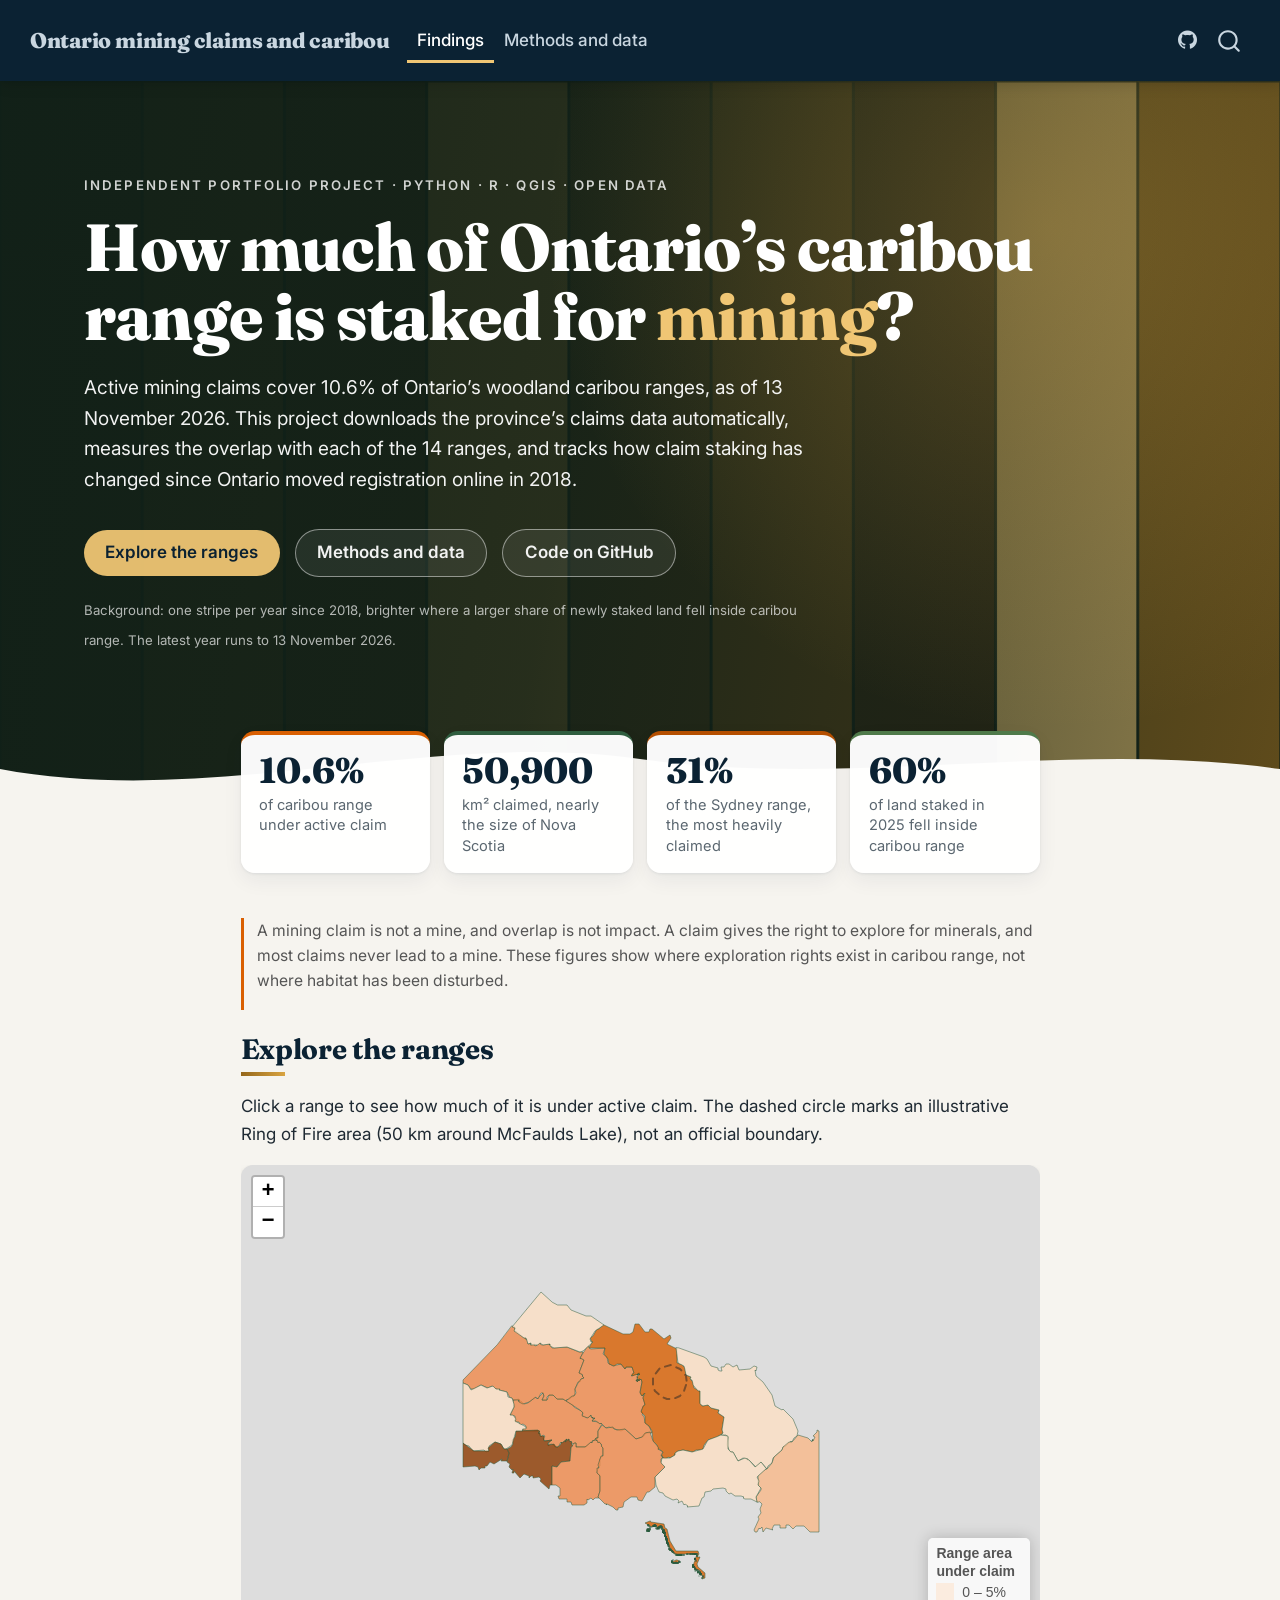
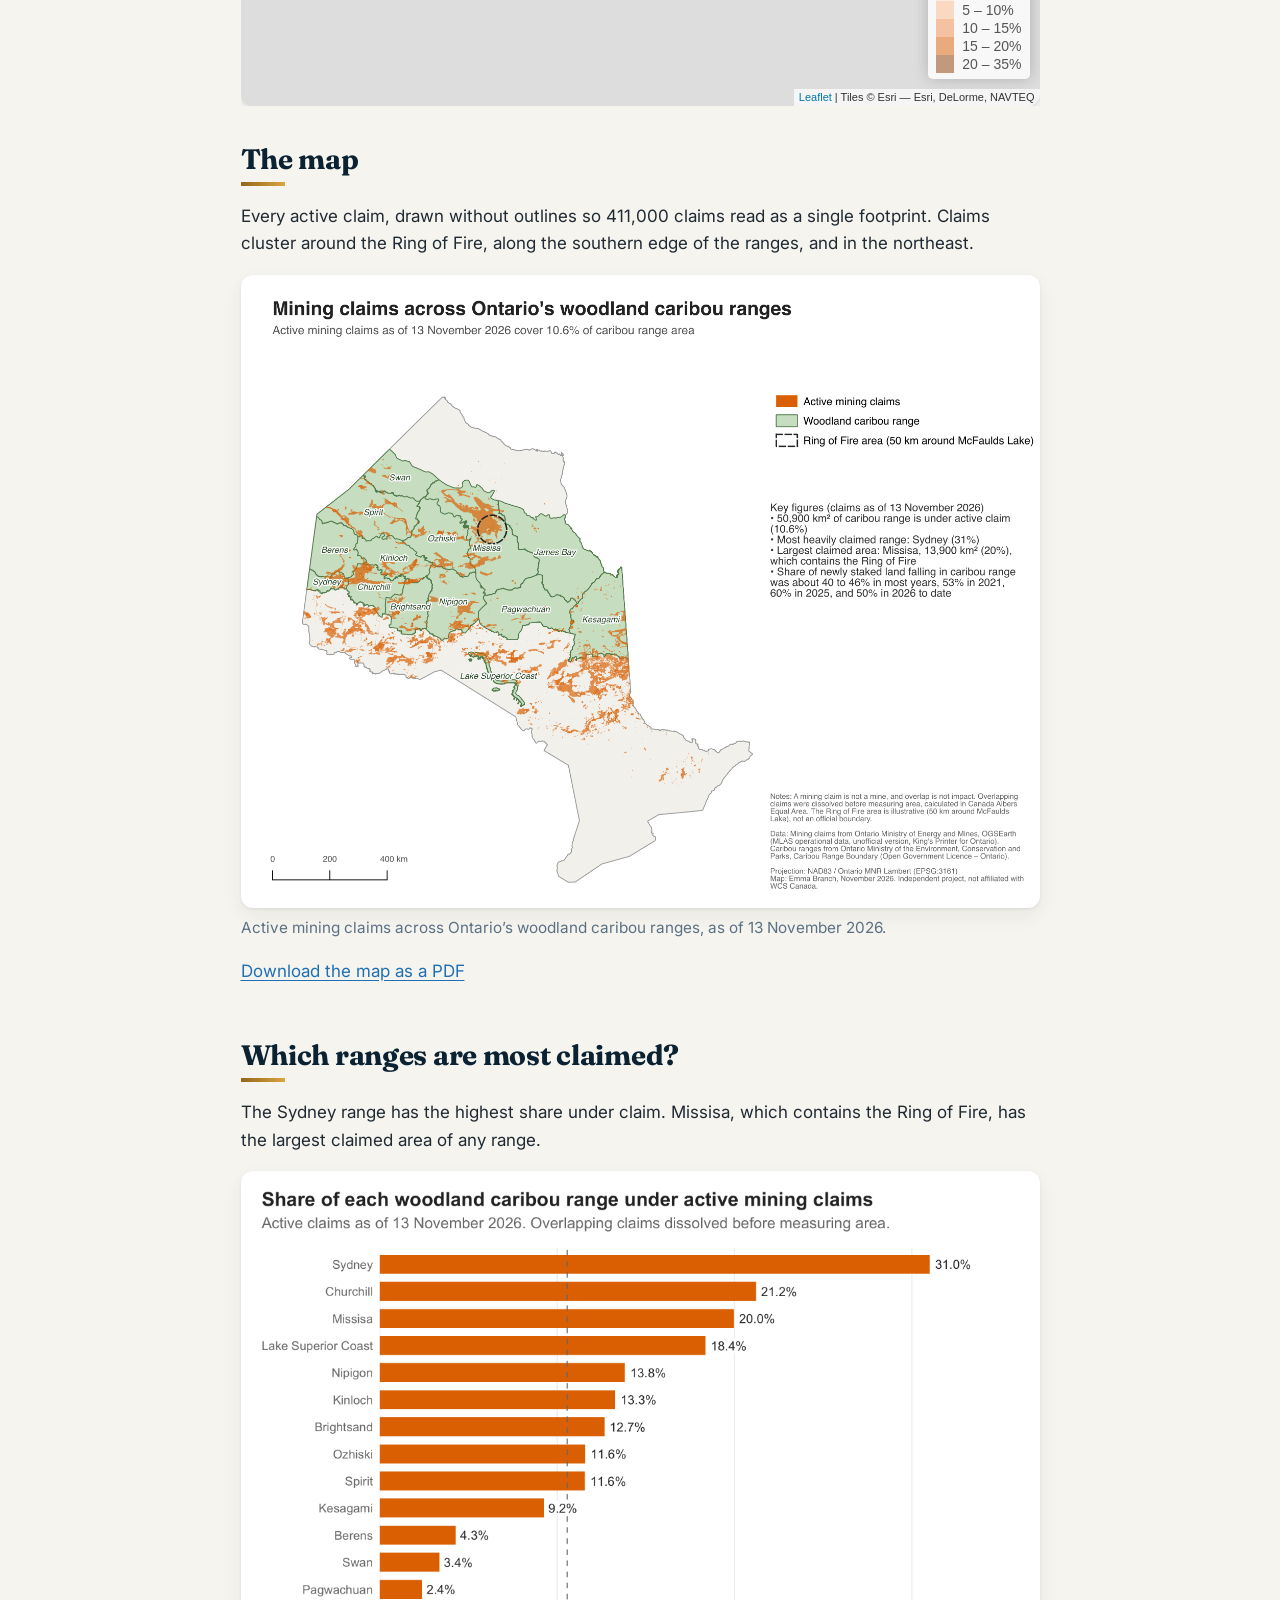
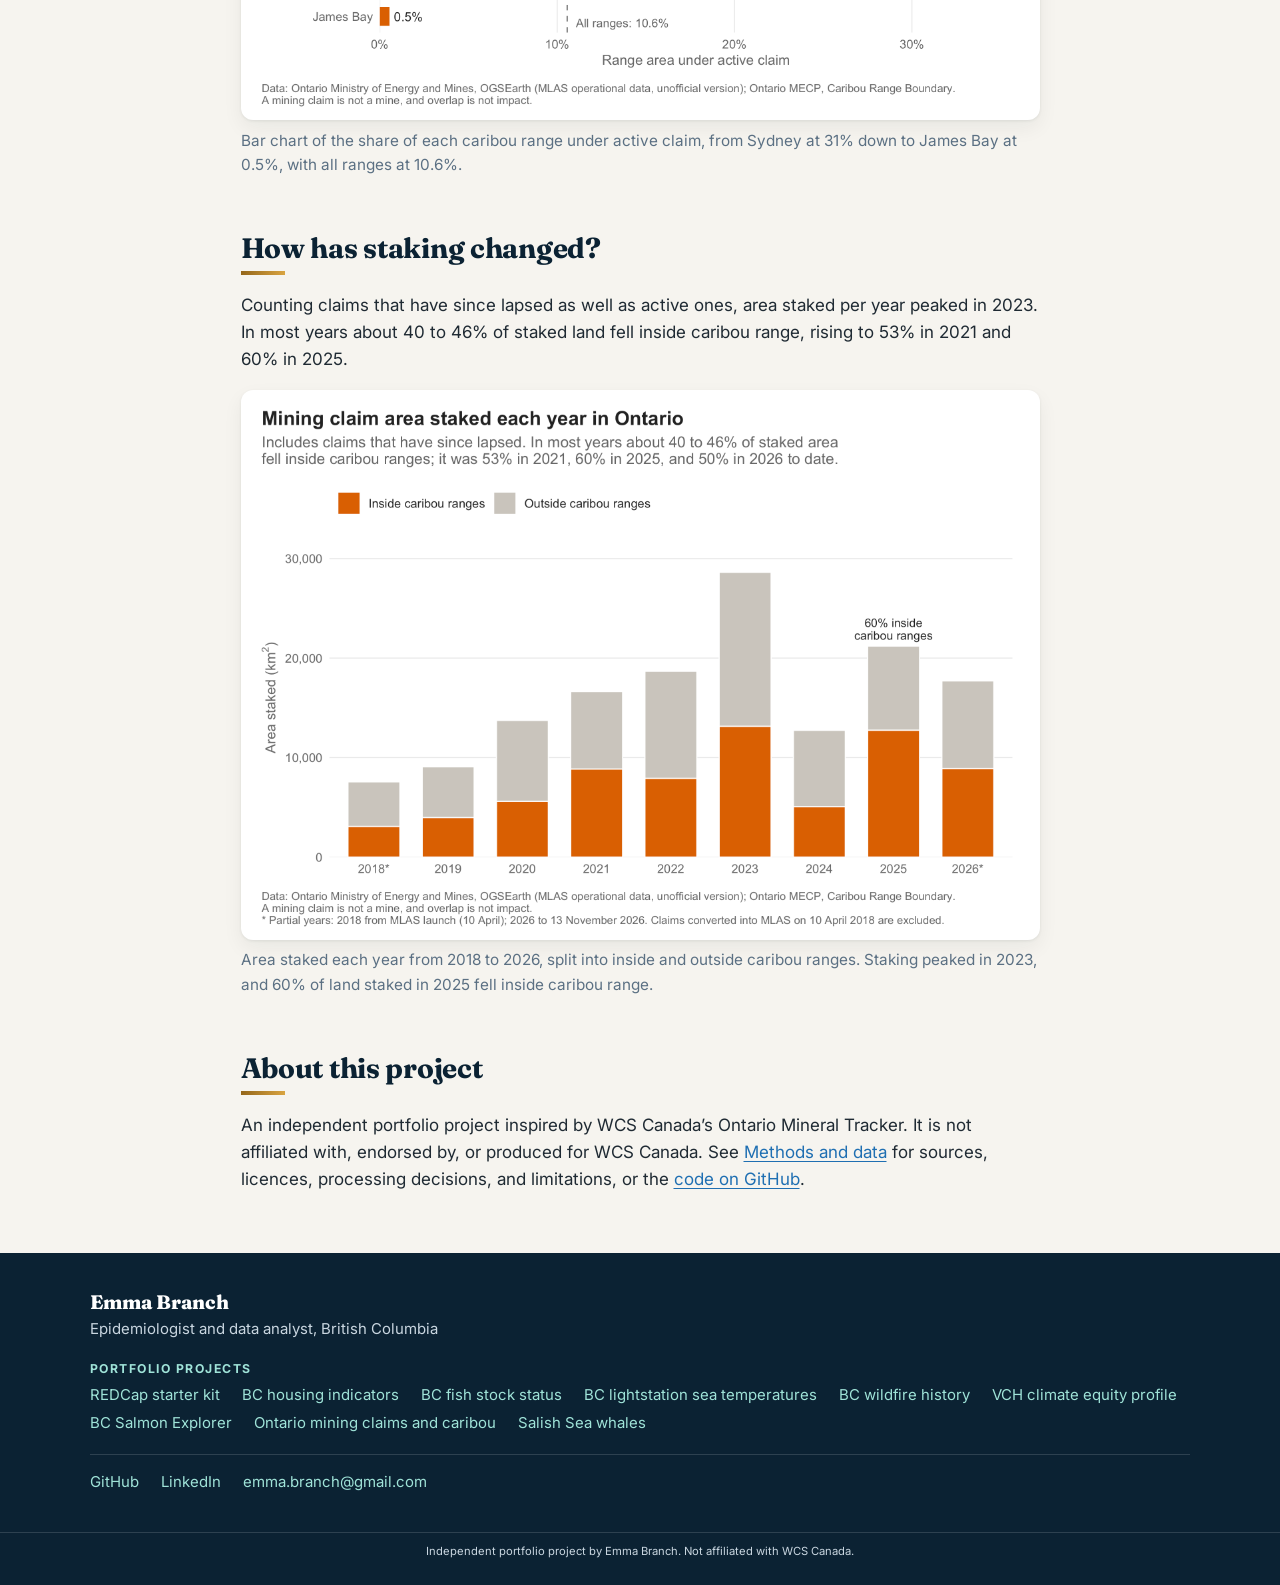
==== commit bd5746cb: "Built site for gh-pages" ====
--- a/index.html
+++ b/index.html
@@ -245,6 +245,7 @@
       <a href="https://emmabranch.github.io/vch-climate-equity-profile/">VCH climate equity profile</a>
       <a href="https://emmabranch.shinyapps.io/bc-salmon-explorer">BC Salmon Explorer</a>
       <a href="https://emmabranch.github.io/ontario-claims-caribou/">Ontario mining claims and caribou</a>
+      <a href="https://emmabranch.github.io/salish-sea-whales/">Salish Sea whales</a>
     </nav>
     <div class="eb-footer-contact">
       <a href="https://github.com/emmabranch">GitHub</a>
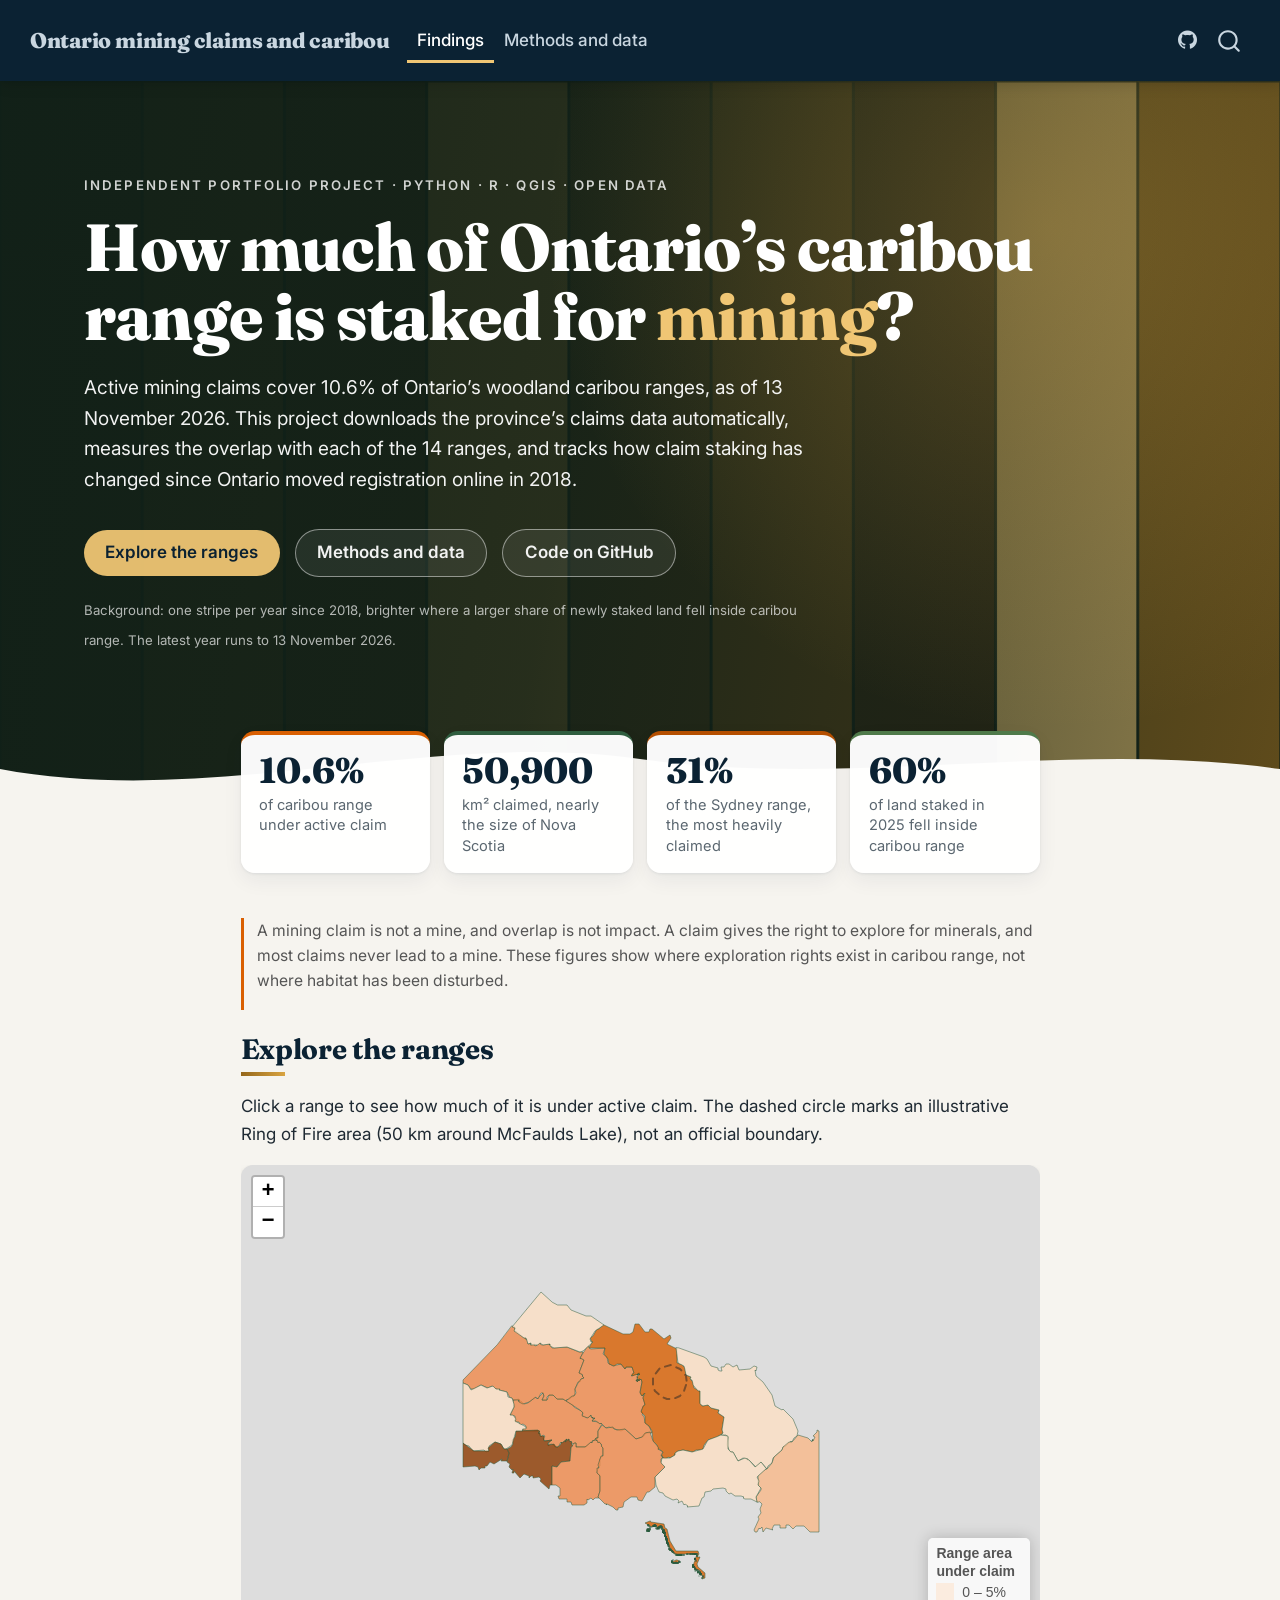
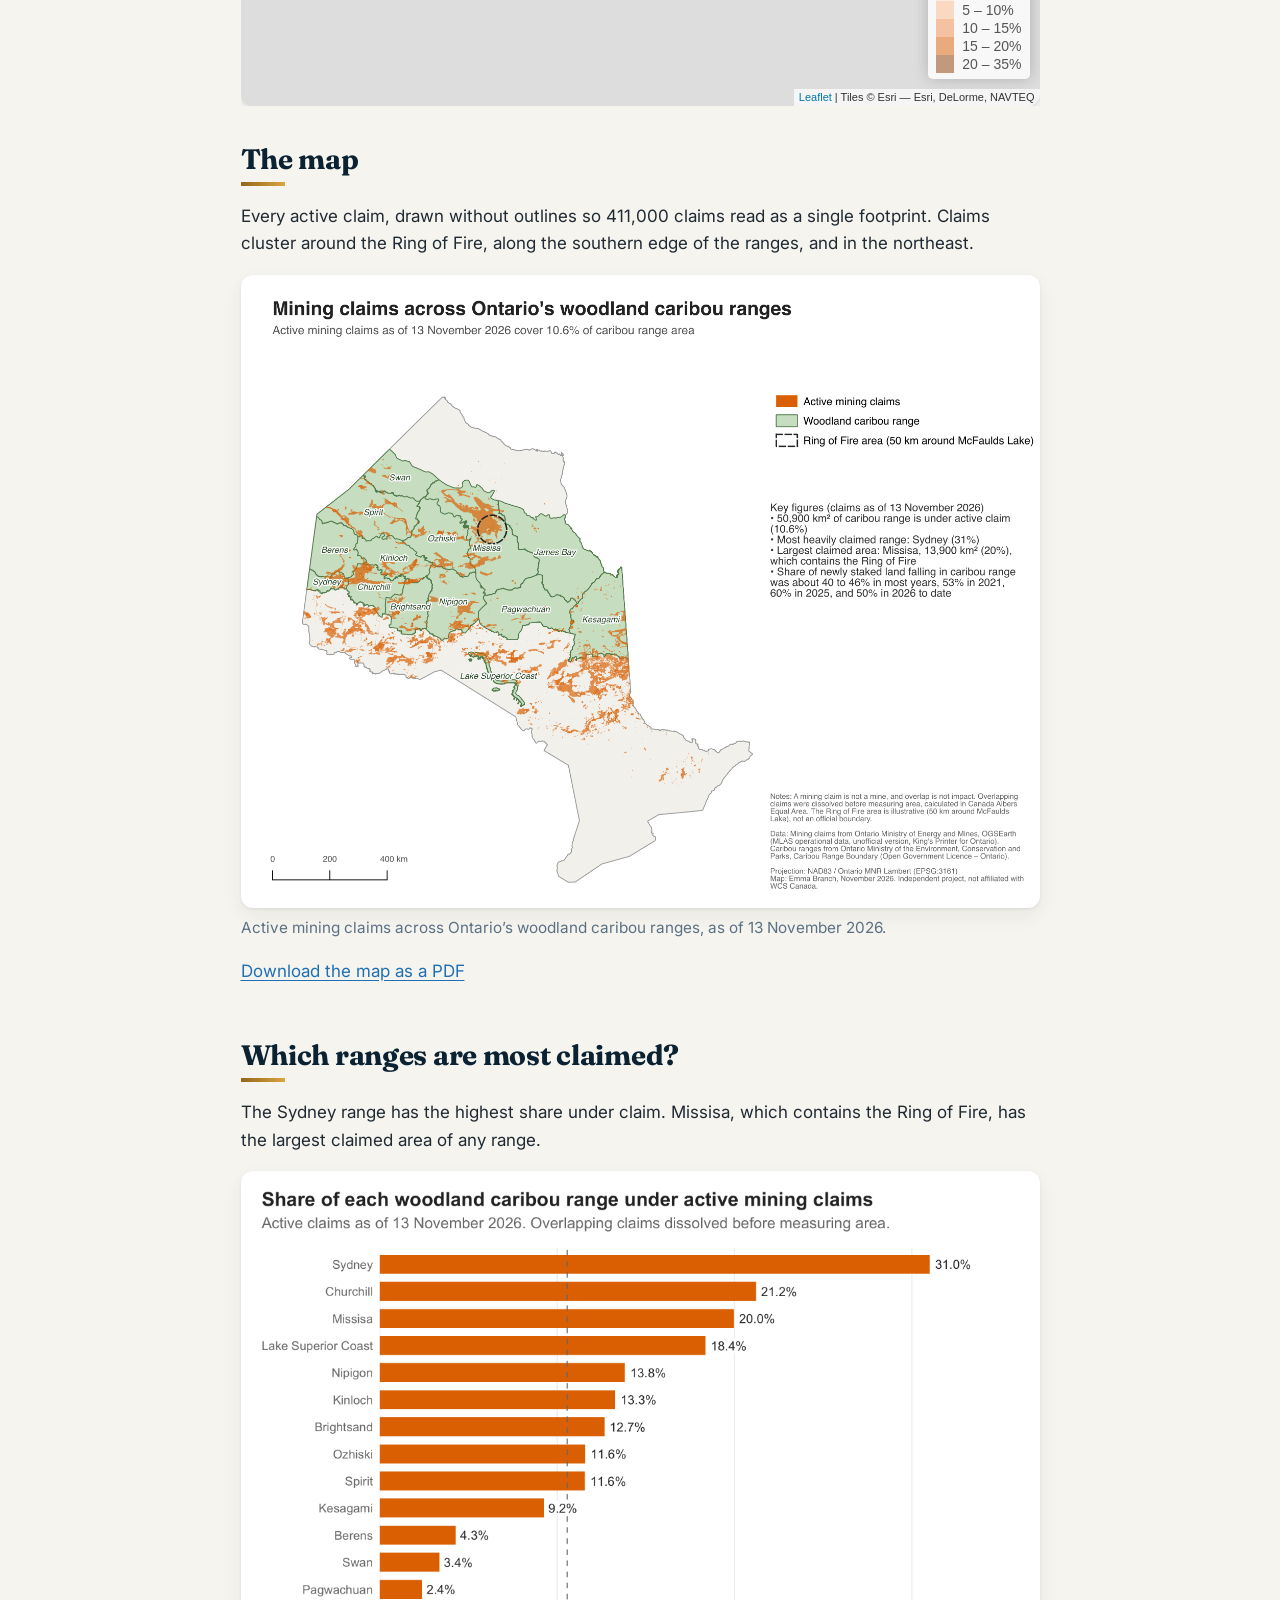
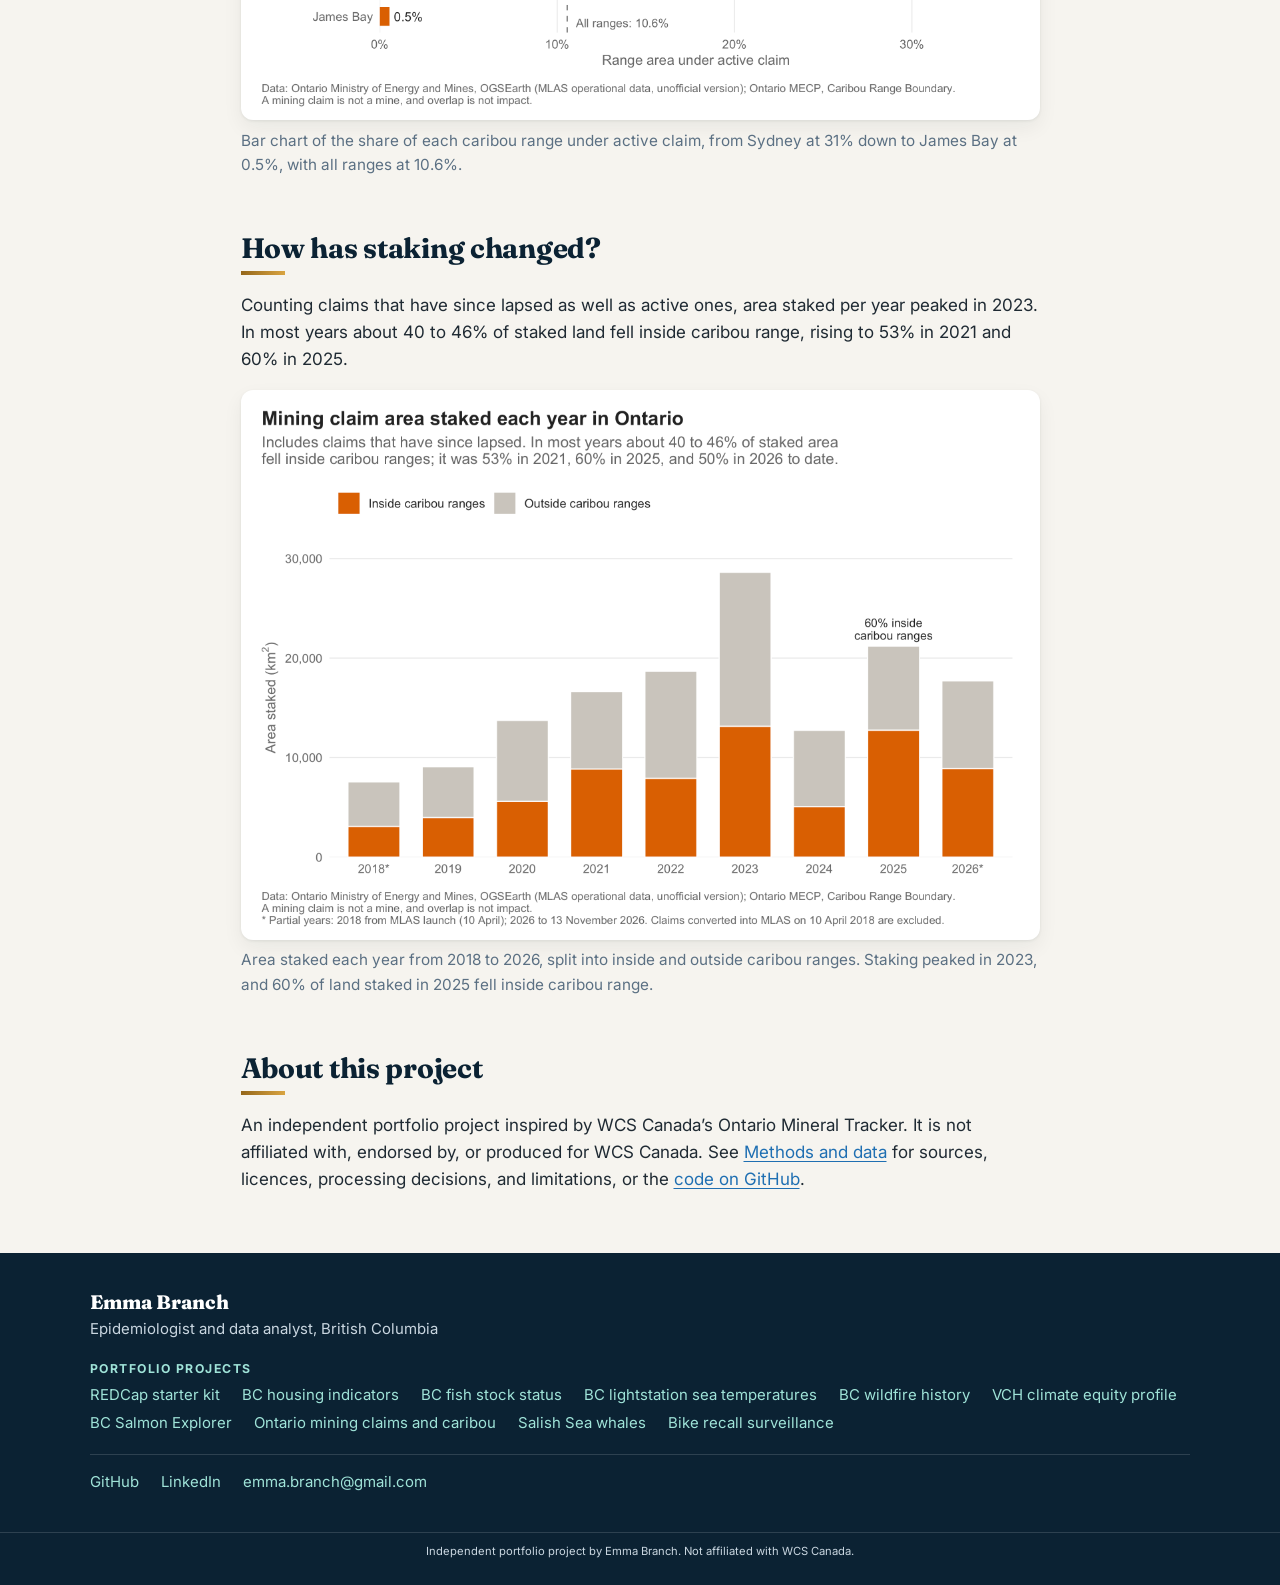
==== commit 0ebae0d1: "Built site for gh-pages" ====
--- a/index.html
+++ b/index.html
@@ -246,6 +246,7 @@
       <a href="https://emmabranch.shinyapps.io/bc-salmon-explorer">BC Salmon Explorer</a>
       <a href="https://emmabranch.github.io/ontario-claims-caribou/">Ontario mining claims and caribou</a>
       <a href="https://emmabranch.github.io/salish-sea-whales/">Salish Sea whales</a>
+      <a href="https://emmabranch.github.io/bike-recall-surveillance/">Bike recall surveillance</a>
     </nav>
     <div class="eb-footer-contact">
       <a href="https://github.com/emmabranch">GitHub</a>
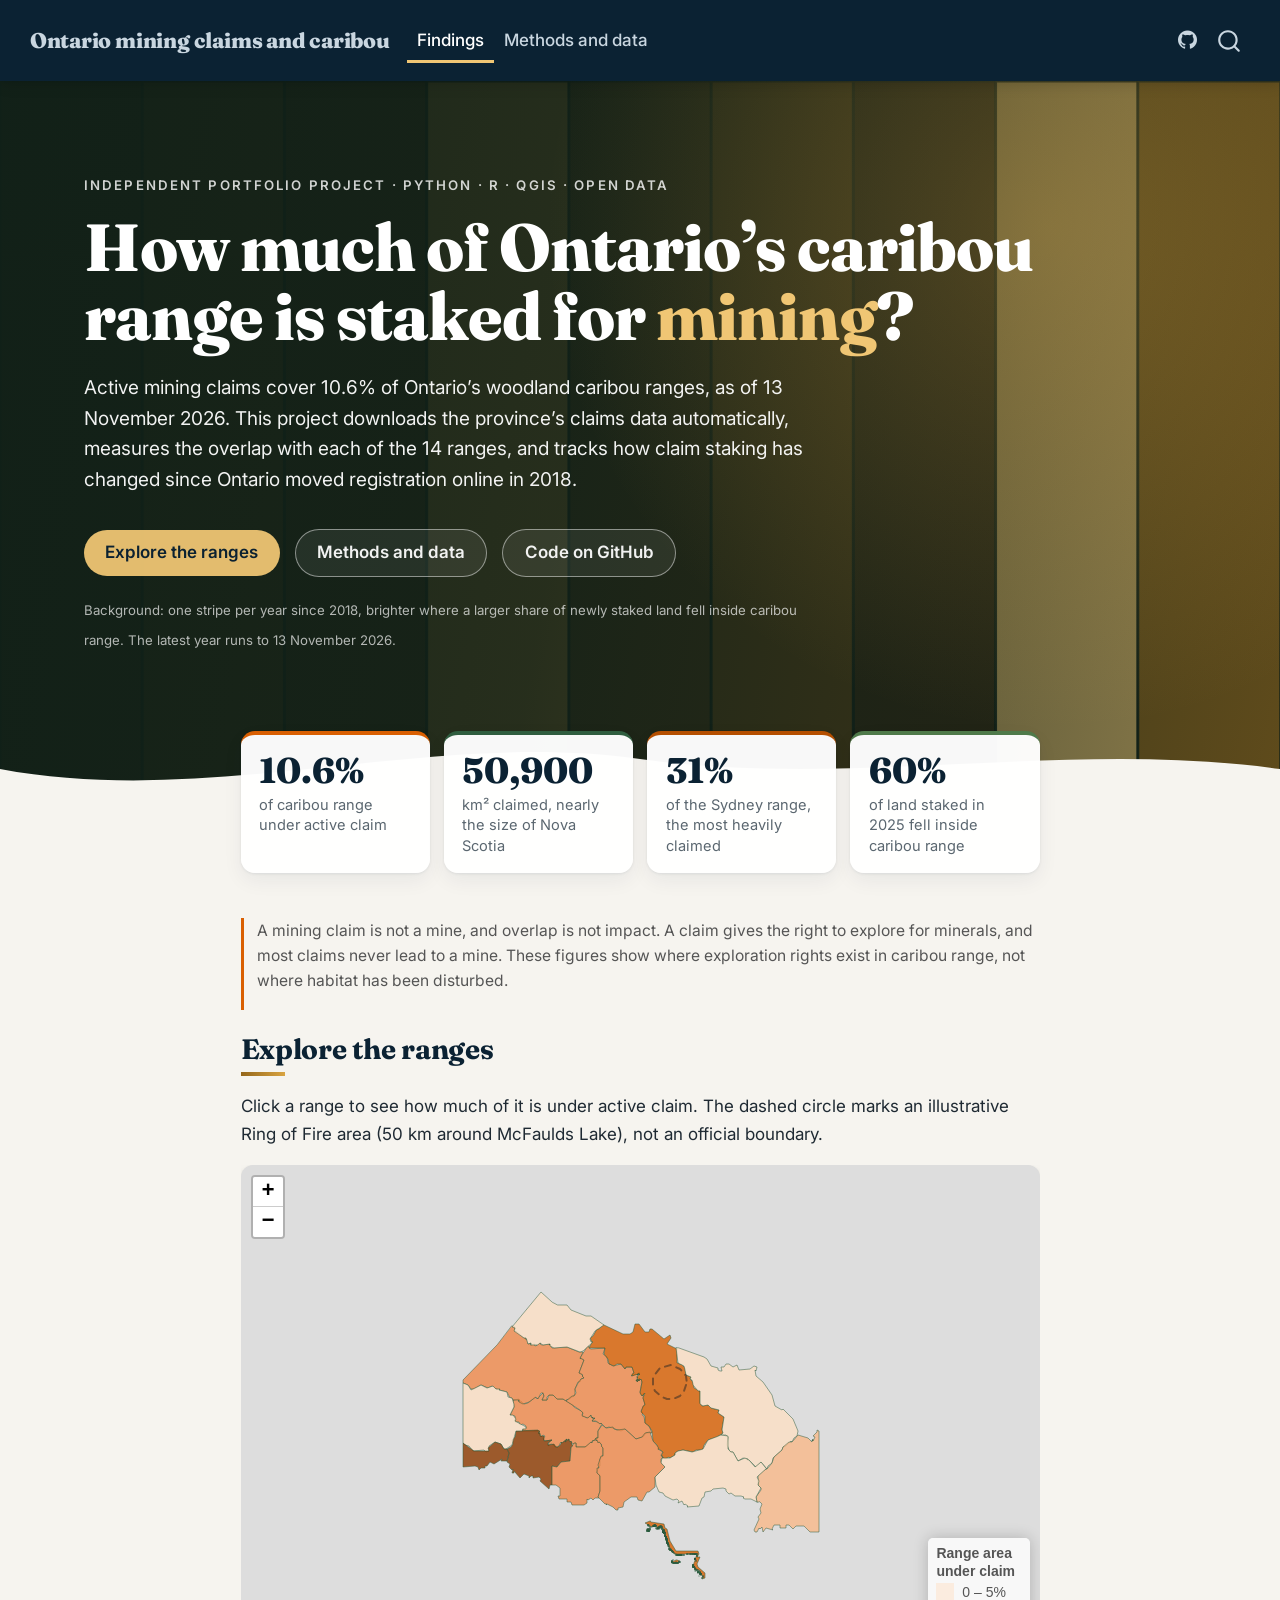
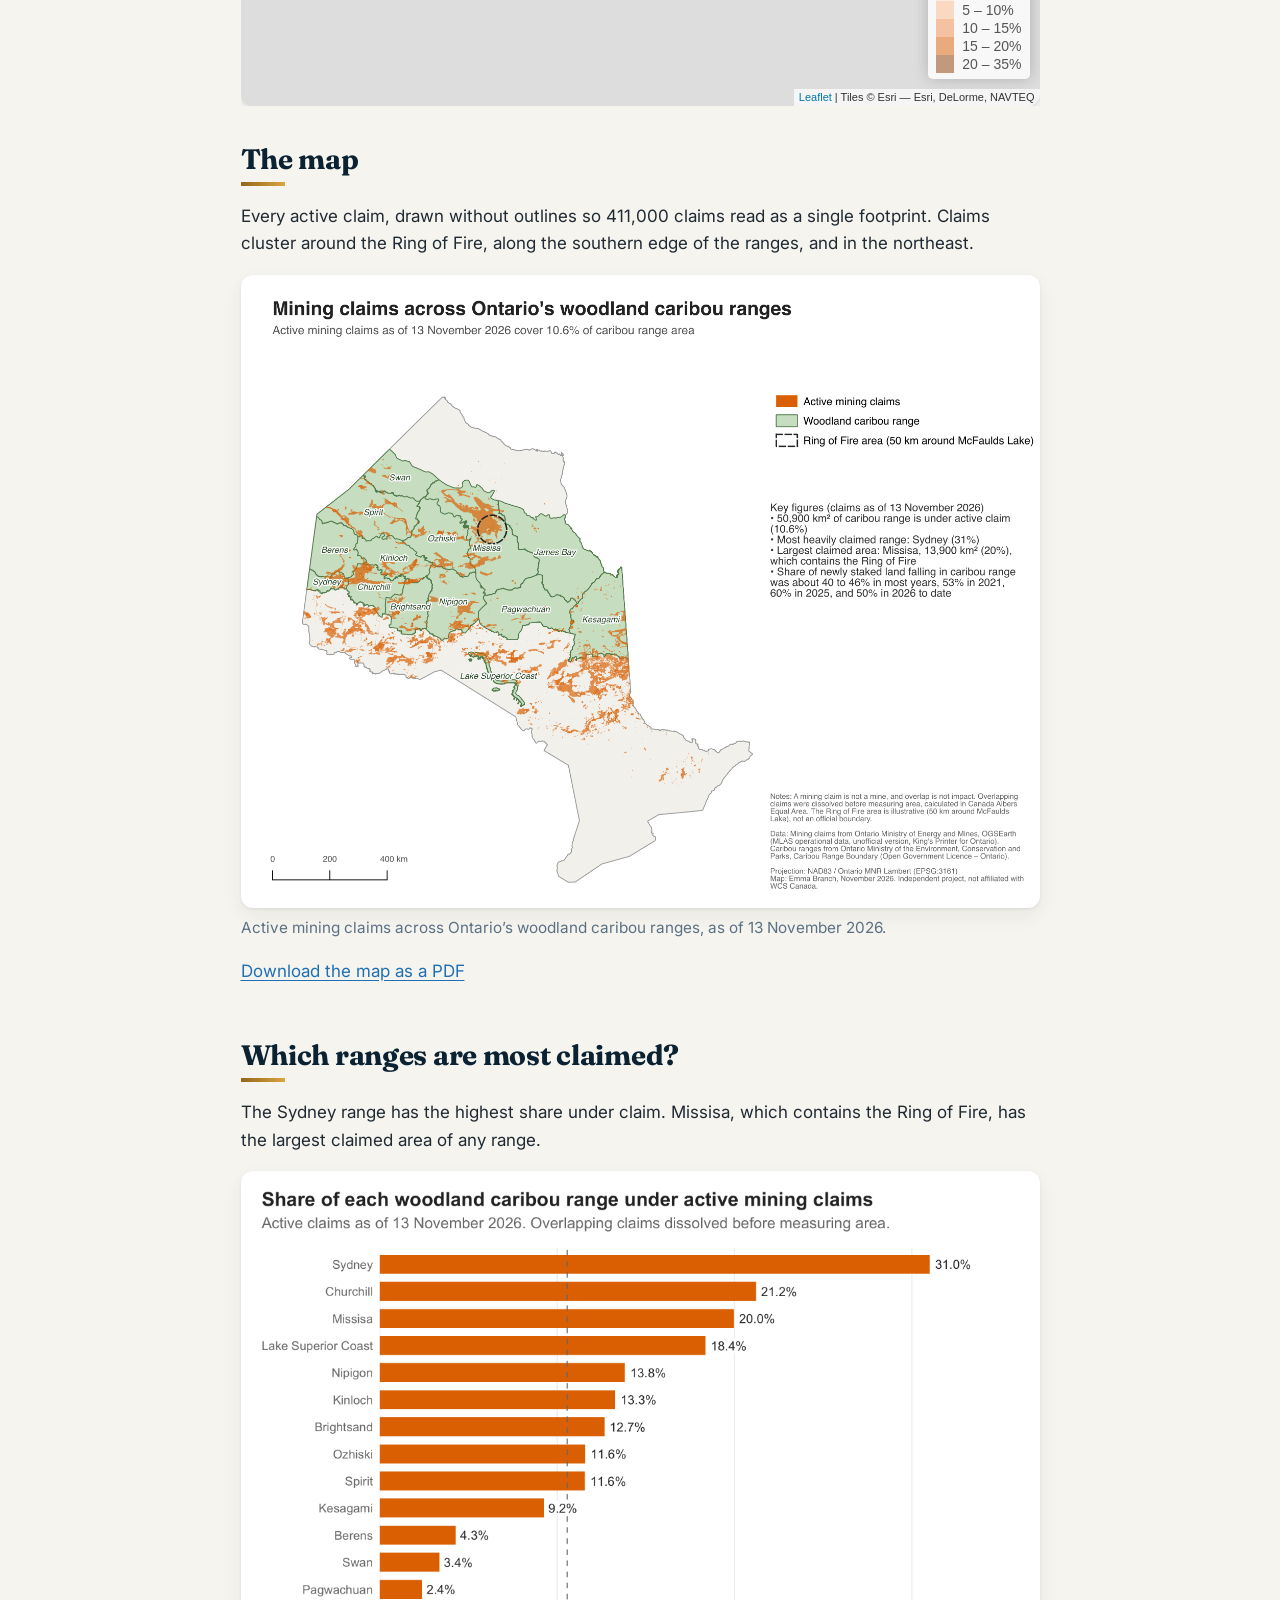
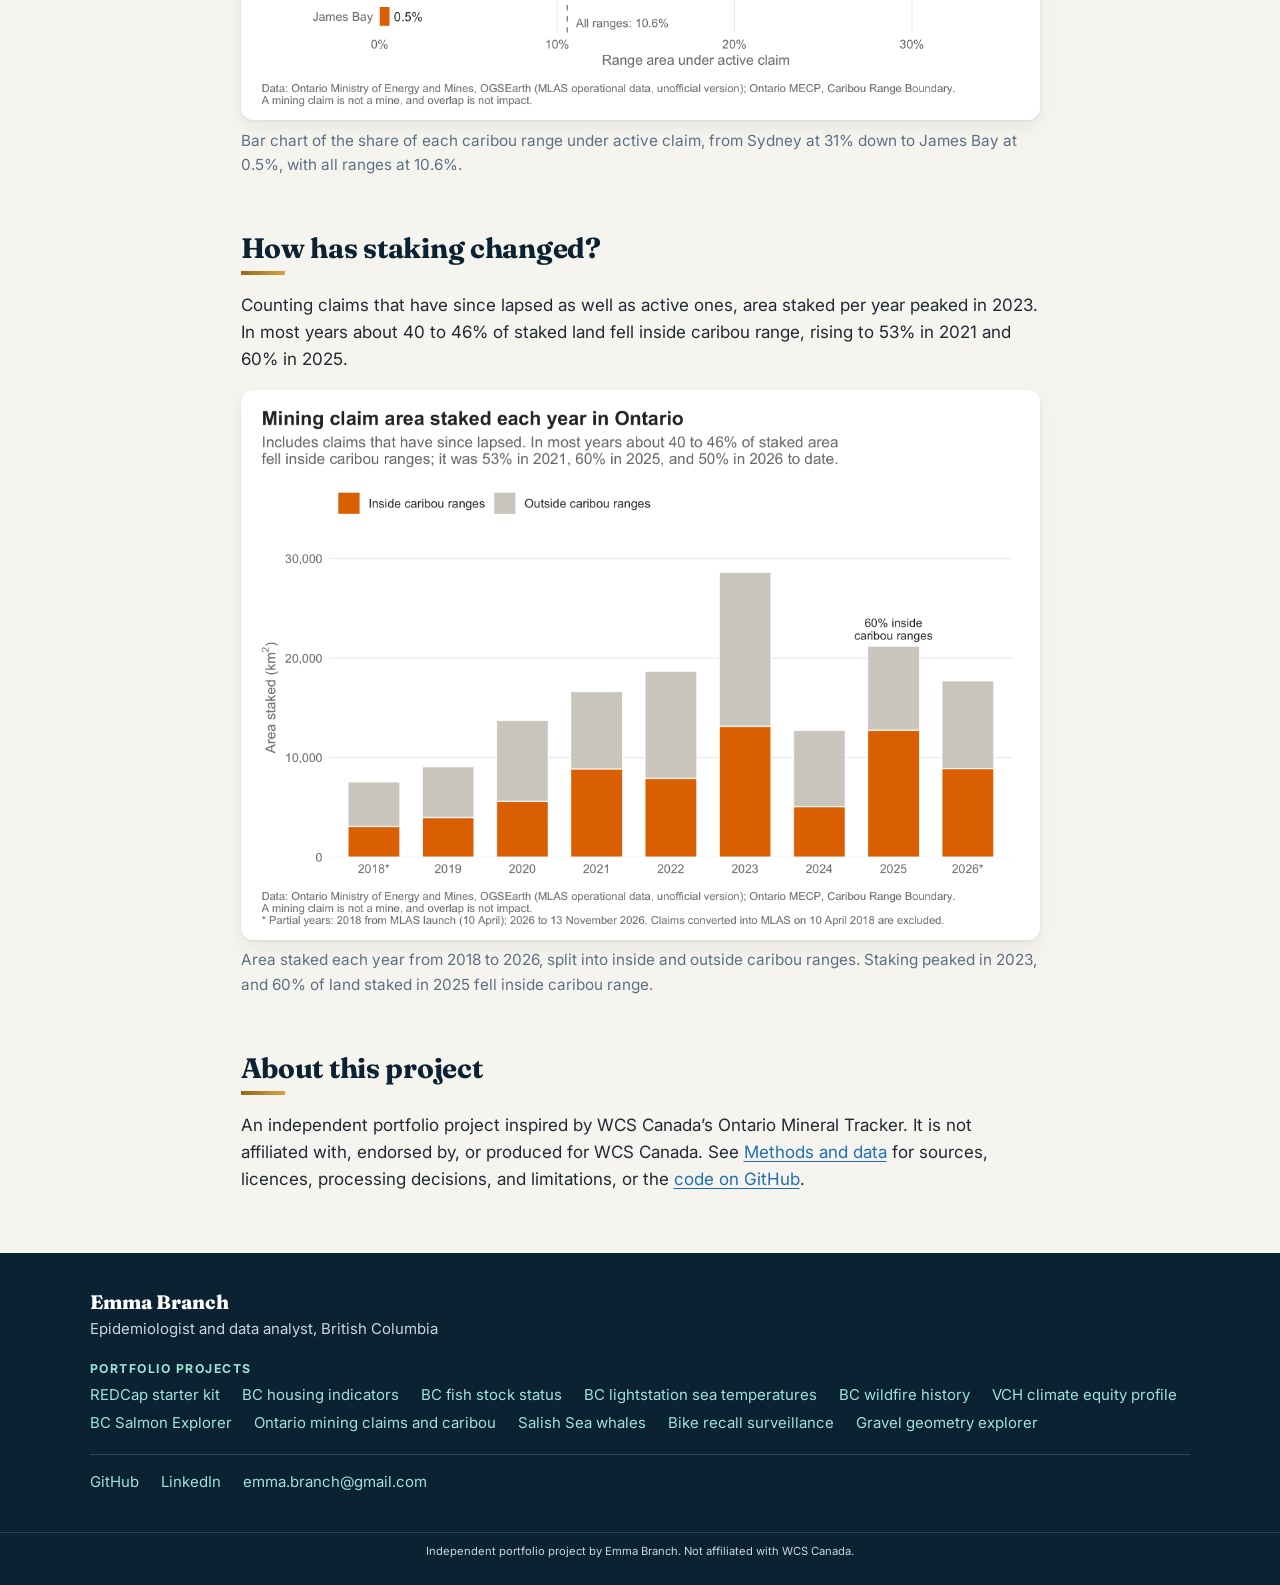
==== commit 754d7448: "Built site for gh-pages" ====
--- a/index.html
+++ b/index.html
@@ -247,6 +247,7 @@
       <a href="https://emmabranch.github.io/ontario-claims-caribou/">Ontario mining claims and caribou</a>
       <a href="https://emmabranch.github.io/salish-sea-whales/">Salish Sea whales</a>
       <a href="https://emmabranch.github.io/bike-recall-surveillance/">Bike recall surveillance</a>
+      <a href="https://emmabranch.github.io/gravel-geometry/">Gravel geometry explorer</a>
     </nav>
     <div class="eb-footer-contact">
       <a href="https://github.com/emmabranch">GitHub</a>
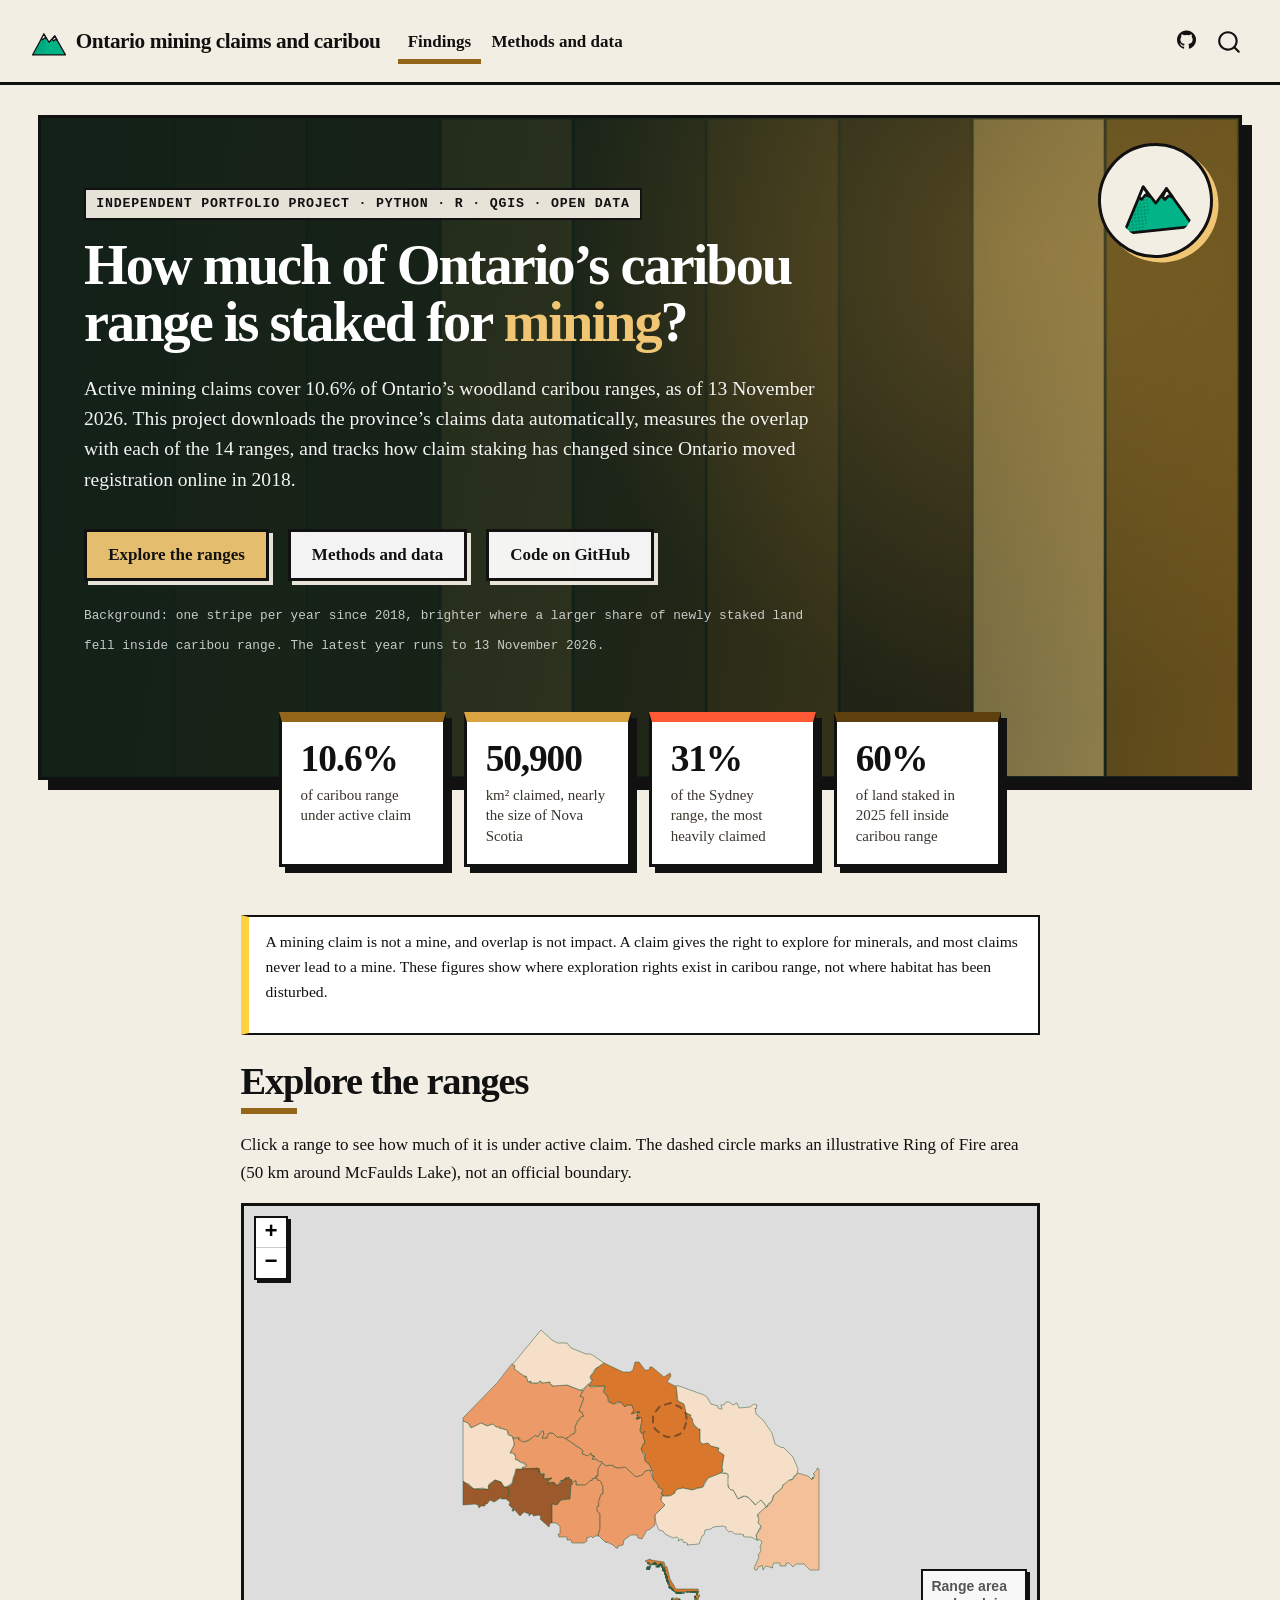
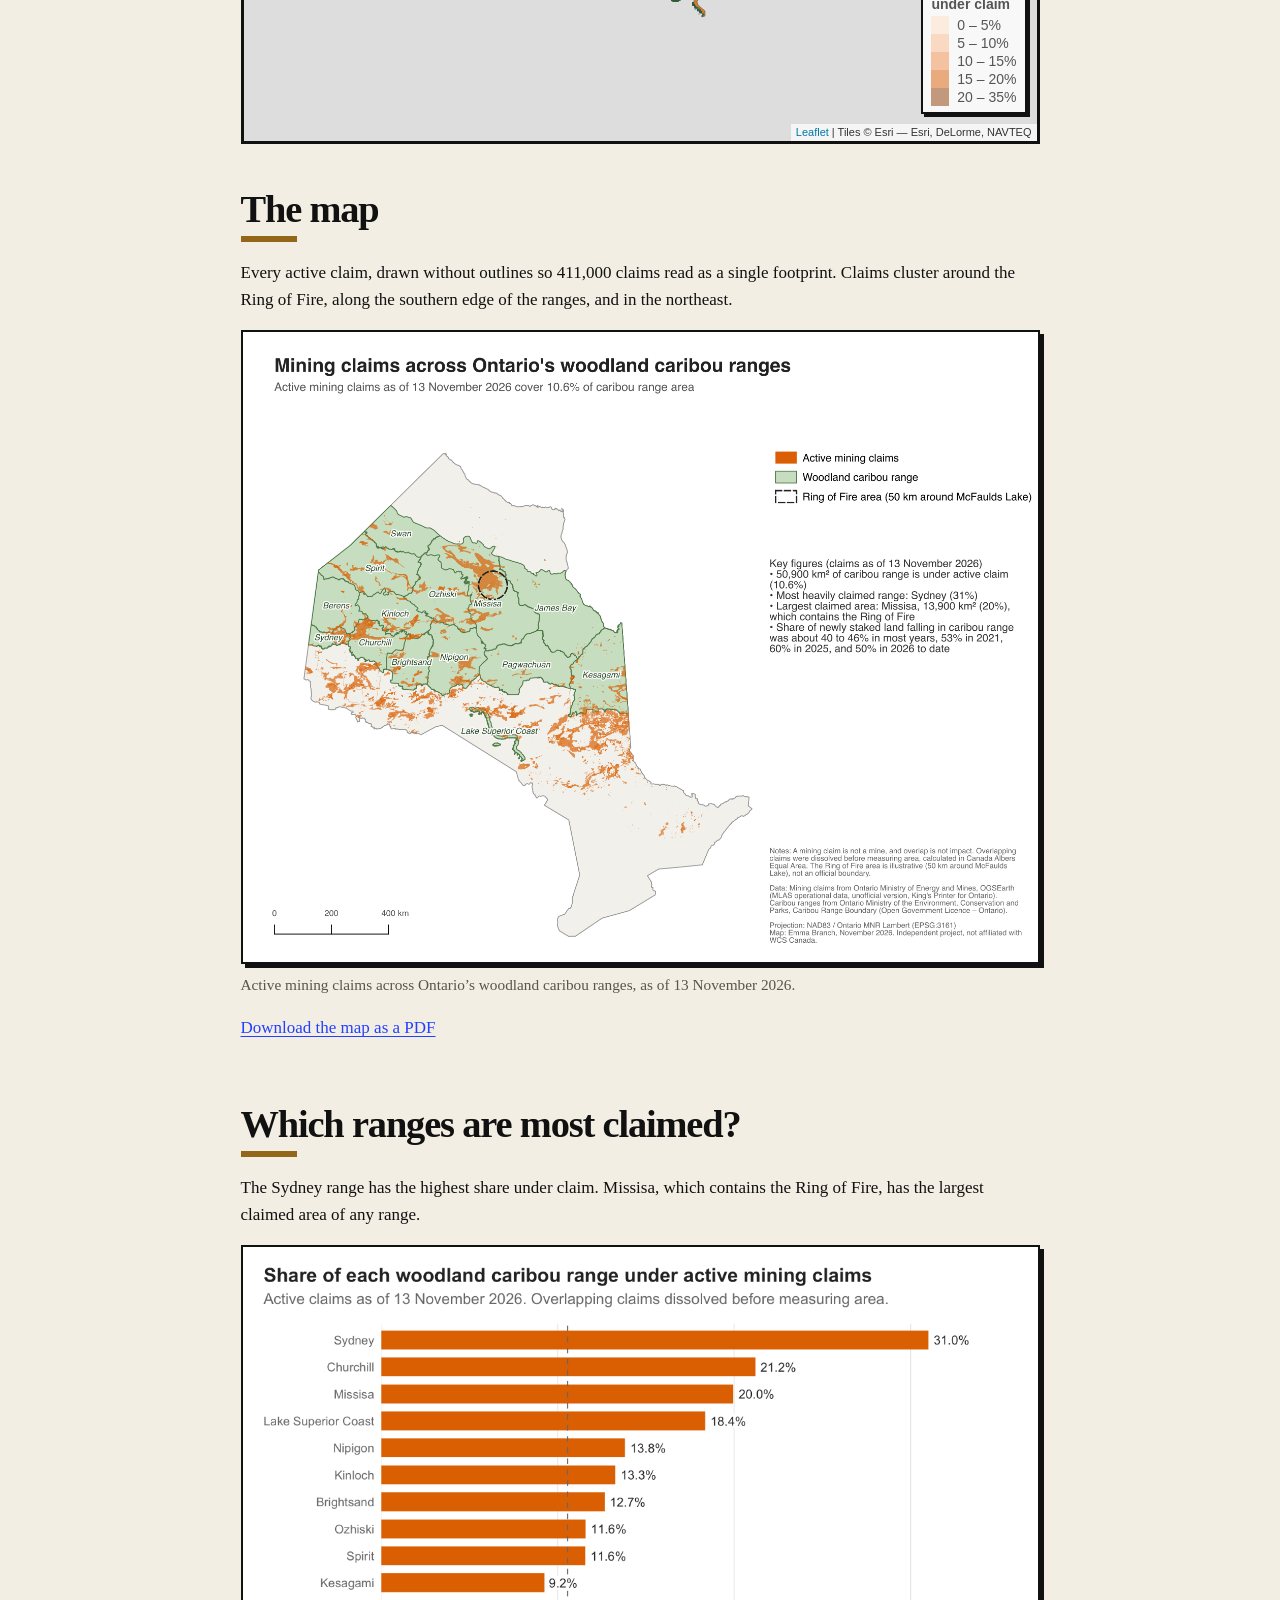
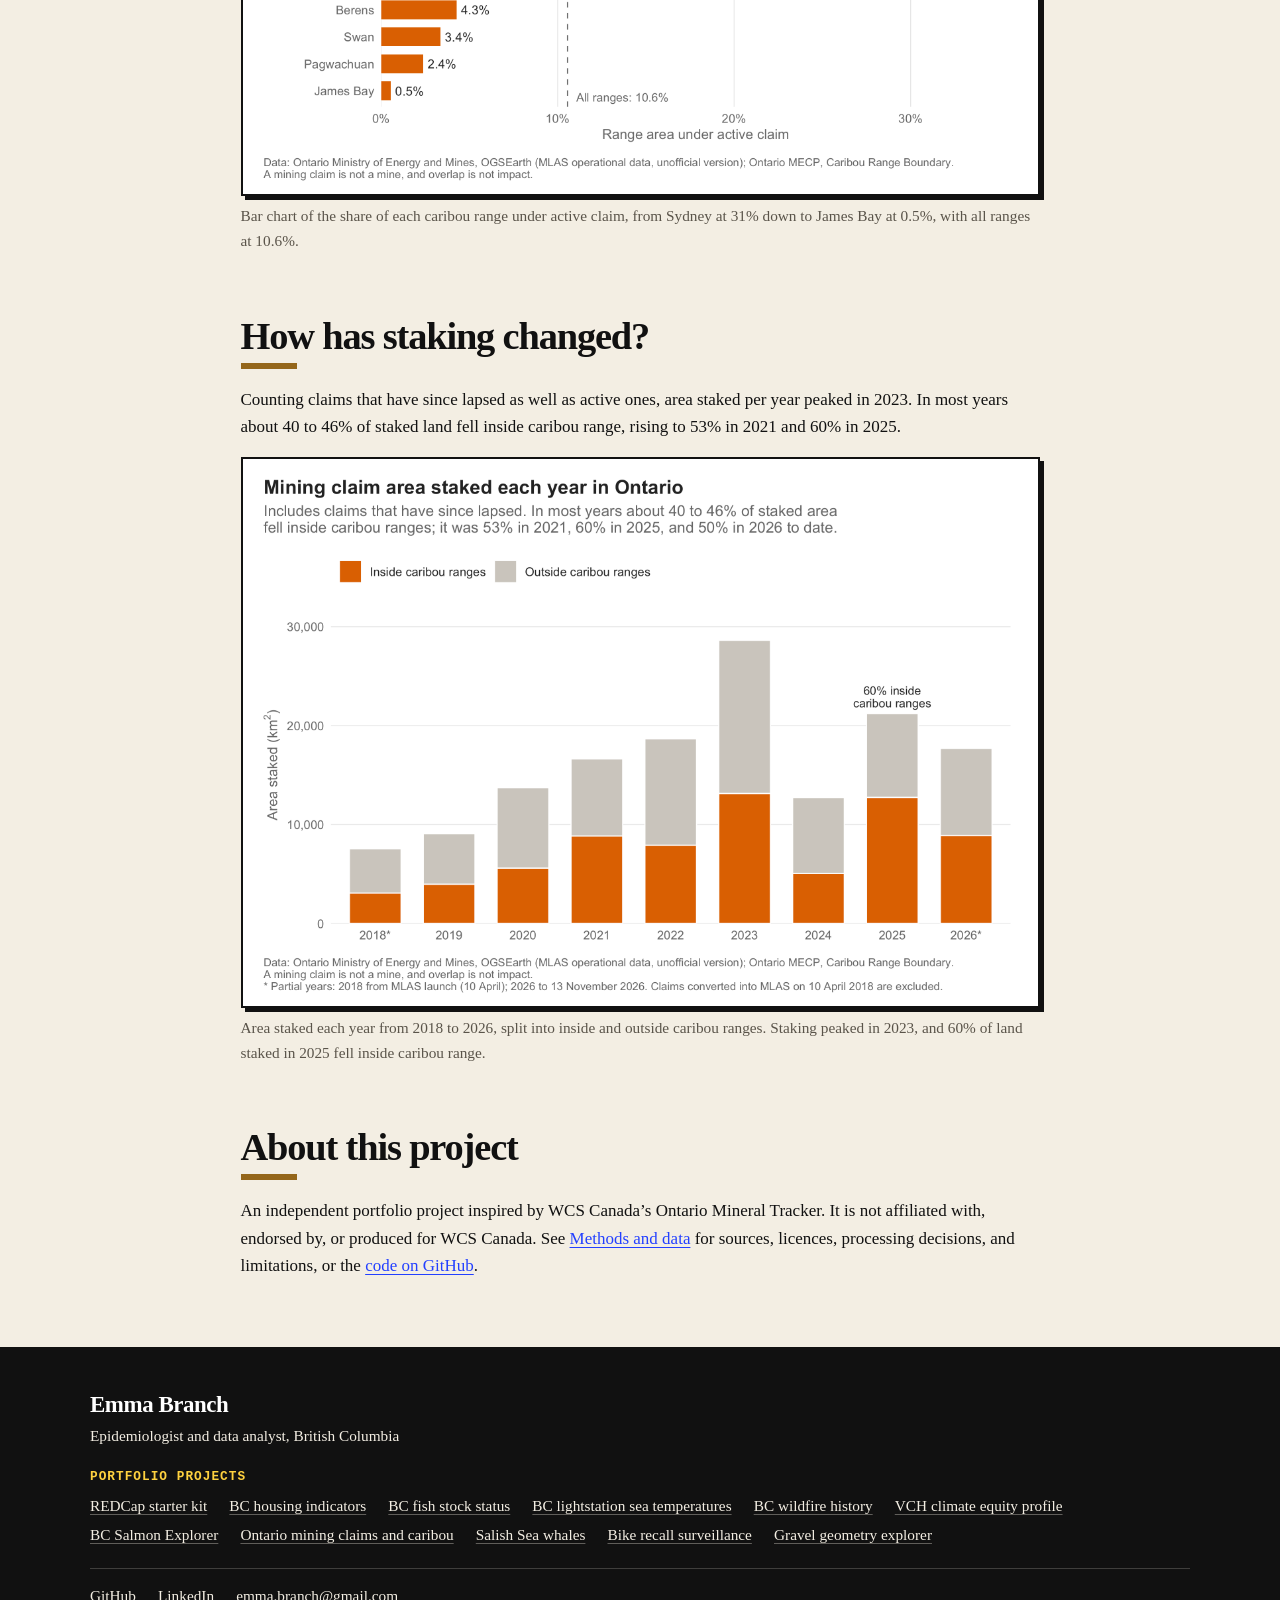
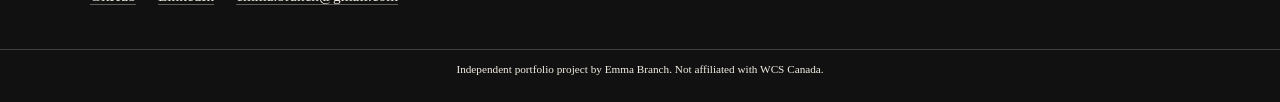
==== commit 7194ae96: "Built site for gh-pages" ====
--- a/index.html
+++ b/index.html
@@ -36,6 +36,7 @@
 <script src="site_libs/quarto-search/fuse.min.js"></script>
 <script src="site_libs/quarto-search/quarto-search.js"></script>
 <meta name="quarto:offset" content="./">
+<link href="./images/favicon.png" rel="icon" type="image/png">
 <script src="site_libs/quarto-html/quarto.js" type="module"></script>
 <script src="site_libs/quarto-html/tabsets/tabsets.js" type="module"></script>
 <script src="site_libs/quarto-html/scrollable-regions/scrollable-regions.js" type="module"></script>
@@ -43,14 +44,14 @@
 <script src="site_libs/quarto-html/tippy.umd.min.js"></script>
 <script src="site_libs/quarto-html/anchor.min.js"></script>
 <link href="site_libs/quarto-html/tippy.css" rel="stylesheet">
-<link href="site_libs/quarto-html/quarto-syntax-highlighting-63b5708e65d6cd79cd7618c58d0c21e7.css" rel="stylesheet" class="quarto-color-scheme" id="quarto-text-highlighting-styles">
-<link href="site_libs/quarto-html/quarto-syntax-highlighting-dark-447e42e69aaa9833c0ba1b986f430b20.css" rel="stylesheet" class="quarto-color-scheme quarto-color-alternate" id="quarto-text-highlighting-styles">
-<link href="site_libs/quarto-html/quarto-syntax-highlighting-63b5708e65d6cd79cd7618c58d0c21e7.css" rel="stylesheet" class="quarto-color-scheme-extra" id="quarto-text-highlighting-styles">
+<link href="site_libs/quarto-html/quarto-syntax-highlighting-06df27c8158acedd5d263560cd4ba62e.css" rel="stylesheet" class="quarto-color-scheme" id="quarto-text-highlighting-styles">
+<link href="site_libs/quarto-html/quarto-syntax-highlighting-dark-07e23dae4c3757ea2bcd5d8a79ca1ee5.css" rel="stylesheet" class="quarto-color-scheme quarto-color-alternate" id="quarto-text-highlighting-styles">
+<link href="site_libs/quarto-html/quarto-syntax-highlighting-06df27c8158acedd5d263560cd4ba62e.css" rel="stylesheet" class="quarto-color-scheme-extra" id="quarto-text-highlighting-styles">
 <script src="site_libs/bootstrap/bootstrap.min.js"></script>
 <link href="site_libs/bootstrap/bootstrap-icons.css" rel="stylesheet">
-<link href="site_libs/bootstrap/bootstrap-dc026253591856cbf273128ac08fe105.min.css" rel="stylesheet" append-hash="true" class="quarto-color-scheme" id="quarto-bootstrap" data-mode="light">
-<link href="site_libs/bootstrap/bootstrap-dark-e2138d7c50b1b553728d0c5c9d7cf1df.min.css" rel="stylesheet" append-hash="true" class="quarto-color-scheme quarto-color-alternate" id="quarto-bootstrap" data-mode="light">
-<link href="site_libs/bootstrap/bootstrap-dc026253591856cbf273128ac08fe105.min.css" rel="stylesheet" append-hash="true" class="quarto-color-scheme-extra" id="quarto-bootstrap" data-mode="light">
+<link href="site_libs/bootstrap/bootstrap-185f0ad8e222f416b7911536d1df8d0f.min.css" rel="stylesheet" append-hash="true" class="quarto-color-scheme" id="quarto-bootstrap" data-mode="light">
+<link href="site_libs/bootstrap/bootstrap-dark-1f2c2bb6293b1e7c1433b7300550122f.min.css" rel="stylesheet" append-hash="true" class="quarto-color-scheme quarto-color-alternate" id="quarto-bootstrap" data-mode="light">
+<link href="site_libs/bootstrap/bootstrap-185f0ad8e222f416b7911536d1df8d0f.min.css" rel="stylesheet" append-hash="true" class="quarto-color-scheme-extra" id="quarto-bootstrap" data-mode="light">
 <script id="quarto-search-options" type="application/json">{
   "location": "navbar",
   "copy-button": false,
@@ -100,6 +101,10 @@
     <nav class="navbar navbar-expand-lg " data-bs-theme="dark" aria-label="Site">
       <div class="navbar-container container-fluid">
       <div class="navbar-brand-container mx-auto">
+    <a href="./index.html" class="navbar-brand navbar-brand-logo">
+    <img src="./images/motif.svg" alt="" class="navbar-logo light-content">
+    <img src="./images/motif.svg" alt="" class="navbar-logo dark-content">
+    </a>
     <a class="navbar-brand" href="./index.html">
     <span class="navbar-title">Ontario mining claims and caribou</span>
     </a>
@@ -144,6 +149,7 @@
 
 
 <div class="hero-full column-screen">
+<img class="hero-motif" src="images/motif.svg" alt="">
 <div class="hero-bg">
 <svg viewbox="0 0 1000 26" preserveaspectratio="none" aria-hidden="true">
 <rect x="0.00" y="0" width="111.71" height="26" fill="#432F13"></rect><rect x="111.11" y="0" width="111.71" height="26" fill="#5D4116"></rect><rect x="222.22" y="0" width="111.71" height="26" fill="#443013"></rect><rect x="333.33" y="0" width="111.71" height="26" fill="#B18437"></rect><rect x="444.44" y="0" width="111.71" height="26" fill="#513915"></rect><rect x="555.56" y="0" width="111.71" height="26" fill="#704D18"></rect><rect x="666.67" y="0" width="111.71" height="26" fill="#3B2A12"></rect><rect x="777.78" y="0" width="111.71" height="26" fill="#F0C674"></rect><rect x="888.89" y="0" width="111.71" height="26" fill="#986A1E"></rect>
@@ -158,7 +164,6 @@
 <p><span class="hero-note">Background: one stripe per year since 2018, brighter where a larger share of newly staked land fell inside caribou range. The latest year runs to 13 November 2026.</span></p>
 </section>
 </div>
-<svg class="hero-wave" viewbox="0 0 1440 80" preserveaspectratio="none" aria-hidden="true"><path d="M0,40 C240,80 480,0 720,30 C960,60 1200,10 1440,40 L1440,80 L0,80 Z"></path></svg>
 </div>
 <div class="stat-row lift">
 <div class="stat-box">
@@ -186,8 +191,8 @@
 <p>Click a range to see how much of it is under active claim. The dashed circle marks an illustrative Ring of Fire area (50 km around McFaulds Lake), not an official boundary.</p>
 <div class="cell">
 <div class="cell-output-display">
-<div id="htmlwidget-3f76fca97a5ee5fe7a4c" style="width:100%;height:541px;" class="leaflet html-widget"></div>
-<script type="application/json" data-for="htmlwidget-3f76fca97a5ee5fe7a4c">{"x":{"options":{"crs":{"crsClass":"L.CRS.EPSG3857","code":null,"proj4def":null,"projectedBounds":null,"options":{}}},"calls":[{"method":"addProviderTiles","args":["Esri.WorldGrayCanvas",null,null,{"errorTileUrl":"","noWrap":false,"detectRetina":false}]},{"method":"addPolygons","args":[[[[{"lng":[-87.02294429999989,-87.0231071,-87.02320210000001,-87.02294429999989],"lat":[48.62416719999997,48.62397829999998,48.62400519999995,48.62416719999997]}],[{"lng":[-87.0223337,-87.0224965,-87.0222387,-87.0223337],"lat":[48.62416730000001,48.62426629999999,48.62420329999998,48.62416730000001]}],[{"lng":[-87.02506150000001,-87.0252109,-87.02503439999998,-87.02506150000001],"lat":[48.62469759999998,48.62479649999999,48.62476049999998,48.62469759999998]}],[{"lng":[-87.01527710000001,-87.01466650000002,-87.0146257,-87.01527710000001],"lat":[48.6241685,48.62427650000001,48.62411459999999,48.6241685]}],[{"lng":[-87.0444719,-87.0446347,-87.0447297,-87.0444719],"lat":[48.63000849999997,48.6299005,48.62996349999996,48.63000849999997]}],[{"lng":[-87.0335869,-87.0335051,-87.03369550000001,-87.0335869],"lat":[48.62938249999998,48.62886969999998,48.62940039999999,48.62938249999998]}],[{"lng":[-87.01329680000001,-87.01343249999999,-87.0132426,-87.01329680000001],"lat":[48.62790219999999,48.62780319999998,48.62811809999998,48.62790219999999]}],[{"lng":[-87.04629139999999,-87.0458977,-87.0462777,-87.04629139999999],"lat":[48.63095239999996,48.63081759999999,48.63077249999996,48.63095239999996]}],[{"lng":[-86.9729646,-86.9729375,-86.9730732,-86.9729646],"lat":[48.6247419,48.62457100000001,48.62472390000001,48.6247419]}],[{"lng":[-86.97196030000001,-86.9722182,-86.97216379999999,-86.97196030000001],"lat":[48.62486760000002,48.62484070000003,48.62496660000006,48.62486760000002]}],[{"lng":[-86.9691918,-86.97103749999999,-86.9701007,-86.9691918],"lat":[48.6251008,48.62492129999996,48.6256498,48.6251008]}],[{"lng":[-86.96919149999999,-86.9689606,-86.96868929999998,-86.96919149999999],"lat":[48.62555059999998,48.62584740000003,48.62576639999997,48.62555059999998]}],[{"lng":[-86.9700599,-86.96935370000001,-86.9686483,-86.9700599],"lat":[48.6258117,48.62656719999999,48.62618920000003,48.6258117]}],[{"lng":[-87.05228099999999,-87.05211789999998,-87.0522943,-87.05228099999999],"lat":[48.63512409999997,48.63487229999999,48.63485419999999,48.63512409999997]}],[{"lng":[-86.96974619999999,-86.9700045,-86.9702891,-86.96974619999999],"lat":[48.6283216,48.62770990000001,48.62825869999998,48.6283216]}],[{"lng":[-87.05363939999999,-87.05331370000002,-87.05328649999998,-87.05363939999999],"lat":[48.6361581,48.63622120000002,48.63610430000002,48.6361581]}],[{"lng":[-86.9684695,-86.9679265,-86.96834749999999,-86.9684695],"lat":[48.62994949999997,48.6300933,48.62979660000004,48.62994949999997]}],[{"lng":[-86.96679949999999,-86.9670304,-86.96708459999999,-86.96679949999999],"lat":[48.63092069999998,48.63068679999998,48.6308938,48.63092069999998]}],[{"lng":[-86.9629723,-86.96295859999999,-86.9627551,-86.9629723],"lat":[48.63072159999997,48.63091050000003,48.63082939999999,48.63072159999997]}],[{"lng":[-86.96093620000001,-86.96120759999999,-86.9608683,-86.96093620000001],"lat":[48.63113469999999,48.63124280000002,48.63119769999997,48.63113469999999]}],[{"lng":[-86.96256459999999,-86.9623069,-86.9625104,-86.96256459999999],"lat":[48.63152210000001,48.63128809999999,48.63133319999996,48.63152210000001]}],[{"lng":[-87.0566029,-87.05643919999999,-87.05740419999999,-87.0566029],"lat":[48.64012399999997,48.63943139999997,48.64052850000002,48.64012399999997]}],[{"lng":[-86.96200799999998,-86.9621303,-86.96226590000001,-86.96200799999998],"lat":[48.63165679999997,48.63147699999999,48.63163889999998,48.63165679999997]}],[{"lng":[-86.95534140000001,-86.9556943,-86.95562630000001,-86.95534140000001],"lat":[48.63458720000001,48.63458729999996,48.63481219999997,48.63458720000001]}],[{"lng":[-87.0588655,-87.0590553,-87.0589878,-87.0588655],"lat":[48.64805759999999,48.64784159999996,48.64814750000009,48.64805759999999]}],[{"lng":[-86.9936123,-86.959593,-86.95655049999999,-86.9735044,-86.9716888,-86.9776861,-86.98745899999999,-87.00501759999999,-86.9902925,-87.0013948,-87.010515,-87.02434199999999,-87.0248174,-87.02678539999998,-87.027383,-87.0338967,-87.0279139,-87.03281899999999,-87.04793410000001,-87.05500030000002,-87.05812469999998,-87.05490849999998,-87.03383529999999,-87.02087179999999,-87.0337645,-87.02625539999998,-87.0130485,-87.0064205,-87.0167392,-86.9873384,-86.9936123],"lat":[48.67693199999996,48.6644922,48.63331019999998,48.63050859999998,48.6249845,48.62701899999998,48.6200394,48.61988709999996,48.63298529999999,48.62637350000001,48.62932380000002,48.62410399999997,48.62487749999998,48.62538089999997,48.62640630000003,48.62590980000002,48.62936599999998,48.63816299999996,48.63147349999998,48.63938709999999,48.64135570000003,48.65485159999997,48.65583129999994,48.666072,48.65149510000001,48.65022859999998,48.66479559999998,48.66198039999997,48.65471039999996,48.66836709999998,48.67693199999996]}],[{"lng":[-87.0110912,-87.01111830000001,-87.01122699999999,-87.0110912],"lat":[48.65758089999995,48.657374,48.657392,48.65758089999995]}],[{"lng":[-87.0365269,-87.03564419999999,-87.03611939999999,-87.0365269],"lat":[48.66003169999997,48.6600769,48.65981590000001,48.66003169999997]}],[{"lng":[-87.0732538,-87.07258799999998,-87.0732943,-87.0732538],"lat":[48.66476429999999,48.66456680000003,48.66460229999996,48.66476429999999]}],[{"lng":[-87.0209375,-87.01962039999999,-87.0205978,-87.0209375],"lat":[48.66074620000001,48.66116929999998,48.66035039999998,48.66074620000001]}],[{"lng":[-87.0195124,-87.0192407,-87.0198925,-87.0195124],"lat":[48.66283359999998,48.66271670000002,48.6623747,48.66283359999998]}],[{"lng":[-87.00328349999999,-87.00267239999999,-87.0032156,-87.00328349999999],"lat":[48.6633389,48.66343789999997,48.66315900000001,48.6633389]}],[{"lng":[-87.0187799,-87.01890210000001,-87.0189429,-87.0187799],"lat":[48.66522670000001,48.66509169999997,48.66521770000001,48.66522670000001]}],[{"lng":[-87.0184132,-87.0186169,-87.0185219,-87.0184132],"lat":[48.6651548,48.66517269999999,48.66522670000001,48.6651548]}],[{"lng":[-87.02068180000001,-87.02144250000001,-87.0204919,-87.02068180000001],"lat":[48.66653980000002,48.66678259999996,48.66705259999997,48.66653980000002]}],[{"lng":[-87.028476,-87.0275559,-87.0255334,-87.0229233,-87.028476],"lat":[48.66358739999997,48.669732,48.67234140000005,48.66765489999995,48.66358739999997]}],[{"lng":[-87.04397849999999,-87.0442638,-87.0442911,-87.04397849999999],"lat":[48.67134630000001,48.67136419999998,48.67148110000012,48.67134630000001]}],[{"lng":[-87.0275431,-87.0279098,-87.0277741,-87.0275431],"lat":[48.67121639999996,48.67112639999998,48.6713333,48.67121639999996]}],[{"lng":[-87.02721749999989,-87.0275027,-87.02729909999999,-87.02721749999989],"lat":[48.67199920000001,48.67190910000011,48.67205310000001,48.67199920000001]}],[{"lng":[-87.0222596,-87.02254480000001,-87.02234110000001,-87.0222596],"lat":[48.67175729999997,48.6715953,48.67182029999998,48.67175729999997]}],[{"lng":[-87.00938269999999,-87.0095457,-87.0095049,-87.00938269999999],"lat":[48.67067050000001,48.67070649999998,48.6707425,48.67067050000001]}],[{"lng":[-87.0177381,-87.0094503,-87.00756250000002,-87.007046,-87.0184137,-87.0177381],"lat":[48.67653509999999,48.66943800000002,48.6700859,48.66774689999999,48.66654019999998,48.67653509999999]}],[{"lng":[-86.9993857,-86.9988424,-86.99916839999999,-86.9993857],"lat":[48.67324379999997,48.67357659999999,48.67318079999996,48.67324379999997]}],[{"lng":[-87.00563459999999,-87.00419429999999,-87.0079575,-87.00563459999999],"lat":[48.67778669999999,48.67358559999999,48.67701290000003,48.67778669999999]}],[{"lng":[-87.00068999999999,-86.9833283,-87.0194101,-87.02729309999999,-87.0339161,-87.07473639999991,-87.06795169999998,-87.00068999999999],"lat":[48.69137109999999,48.67825329999996,48.67949459999998,48.6861772,48.67512809999999,48.66631070000001,48.68088869999997,48.69137109999999]}],[{"lng":[-86.92808220000001,-86.927769,-86.92748409999999,-86.92808220000001],"lat":[48.67578479999997,48.6763334,48.67609030000003,48.67578479999997]}],[{"lng":[-86.9391372,-86.94055160000001,-86.9393541,-86.9391372],"lat":[48.67793230000004,48.67660169999997,48.67825630000003,48.67793230000004]}],[{"lng":[-86.92825759999999,-86.92877319999999,-86.9286097,-86.92825759999999],"lat":[48.67662159999998,48.67706270000002,48.67743139999997,48.67662159999998]}],[{"lng":[-86.9285007,-86.9282836,-86.9285959,-86.9285007],"lat":[48.67762029999999,48.67747620000002,48.67753939999997,48.67762029999999]}],[{"lng":[-86.94128259999999,-86.9408069,-86.9412557,-86.94128259999999],"lat":[48.67875210000003,48.67894980000002,48.67853619999999,48.67875210000003]}],[{"lng":[-86.9367889,-86.92882590000001,-86.93276899999999,-86.9367889],"lat":[48.67641069999998,48.67825919999999,48.67563470000001,48.67641069999998]}],[{"lng":[-86.93850879999999,-86.94047880000001,-86.93827709999999,-86.93850879999999],"lat":[48.68079279999998,48.68065889999997,48.68137740000001,48.68079279999998]}],[{"lng":[-86.9763416,-86.9803508,-86.97715669999999,-86.9763416],"lat":[48.68696039999998,48.6845322,48.68724840000001,48.68696039999998]}],[{"lng":[-86.9827141,-86.9811375,-86.9825783,-86.9827141],"lat":[48.6867636,48.68800029999999,48.68652069999997,48.6867636]}],[{"lng":[-86.93934520000002,-86.9410578,-86.9407985,-86.93934520000002],"lat":[48.68565109999999,48.68507629999999,48.68611970000003,48.68565109999999]}],[{"lng":[-87.0299483,-87.02983930000001,-87.0302743,-87.0299483],"lat":[48.69581139999999,48.69538860000001,48.69552350000002,48.69581139999999]}],[{"lng":[-86.97777979999999,-86.9786904,-86.9779563,-86.97777979999999],"lat":[48.69168359999998,48.69117099999997,48.69194459999999,48.69168359999998]}],[{"lng":[-86.97762849999999,-86.98010410000001,-86.9853358,-86.98680179999999,-86.97762849999999],"lat":[48.69585779999998,48.68994779999998,48.68886010000001,48.69442890000001,48.69585779999998]}],[{"lng":[-86.8655966,-86.86781360000001,-86.86605659999999,-86.8655966],"lat":[48.7466,48.7467195,48.74756309999999,48.7466]}],[{"lng":[-86.8467486,-86.8468846,-86.846558,-86.8467486],"lat":[48.74914029999998,48.7491405,48.7491739,48.74914029999998]}],[{"lng":[-86.91434649999999,-86.91437329999999,-86.91421,-86.91434649999999],"lat":[48.75676699999999,48.75700089999997,48.75702769999997,48.75676699999999]}],[{"lng":[-86.9133389,-86.913421,-86.91365209999999,-86.9133389],"lat":[48.75723399999997,48.75696420000001,48.7570363,48.75723399999997]}],[{"lng":[-86.90875010000001,-86.9114366,-86.9126988,-86.91533750000001,-86.90875010000001],"lat":[48.75917359999996,48.75580219999997,48.7575844,48.75811709999996,48.75917359999996]}],[{"lng":[-86.9101637,-86.91002779999999,-86.91021859999999,-86.9101637],"lat":[48.76000239999995,48.75993930000001,48.75976850000001,48.76000239999995]}],[{"lng":[-86.76913209999999,-86.76835559999989,-86.7688072,-86.76913209999999],"lat":[48.76547430000006,48.76564369999996,48.76510479999998,48.76547430000006]}],[{"lng":[-86.8016011,-86.80173790000001,-86.80188799999999,-86.8016011],"lat":[48.76897099999999,48.7687913,48.76869259999995,48.76897099999999]}],[{"lng":[-86.80164139999999,-86.8020891,-86.8015517,-86.80164139999999],"lat":[48.76911049999996,48.76945319999999,48.76940270000002,48.76911049999996]}],[{"lng":[-86.9816443,-86.9814401,-86.9814129,-86.9816443],"lat":[48.78700670000002,48.78715060000001,48.78698860000002,48.78700670000002]}],[{"lng":[-87.0000507,-87.0002685,-87.0001187,-87.0000507],"lat":[48.78947320000002,48.7894462,48.78959910000002,48.78947320000002]}],[{"lng":[-86.96828790000001,-86.9686281,-86.9682605,-86.96828790000001],"lat":[48.78843399999997,48.788695,48.78873979999997,48.78843399999997]}],[{"lng":[-86.9765512,-86.98243290000002,-86.9774216,-86.9765512],"lat":[48.7899654,48.78975959999999,48.79212459999997,48.7899654]}],[{"lng":[-86.78741620000001,-86.7870764,-86.7872677,-86.78741620000001],"lat":[48.77317399999998,48.77308339999998,48.77290379999997,48.77317399999998]}],[{"lng":[-86.771086,-86.7711709,-86.7722857,-86.771086],"lat":[48.77270199999999,48.7719915,48.7722726,48.77270199999999]}],[{"lng":[-86.791151,-86.79033930000001,-86.7912633,-86.791151],"lat":[48.7751239,48.77392149999999,48.7743055,48.7751239]}],[{"lng":[-86.7649006,-86.7665921,-86.76688979999999,-86.7649006],"lat":[48.77406599999996,48.77325980000001,48.77362919999996,48.77406599999996]}],[{"lng":[-86.76896840000001,-86.7703977,-86.7705193,-86.76896840000001],"lat":[48.77445199999998,48.77441889999999,48.77460809999996,48.77445199999998]}],[{"lng":[-86.97291420000001,-86.9720019,-86.9719612,-86.97291420000001],"lat":[48.79325700000002,48.79337379999999,48.79299590000004,48.79325700000002]}],[{"lng":[-86.7624584,-86.763142,-86.76339849999999,-86.7624584],"lat":[48.77533849999997,48.77467420000001,48.7751335,48.77533849999997]}],[{"lng":[-86.7639424,-86.76327480000002,-86.76319359999999,-86.7639424],"lat":[48.77523349999999,48.77537609999997,48.77529499999995,48.77523349999999]}],[{"lng":[-86.76696,-86.76630710000001,-86.76632099999999,-86.76696],"lat":[48.77611229999997,48.77601199999999,48.77594909999998,48.77611229999997]}],[{"lng":[-86.7660443,-86.7684562,-86.7661791,-86.7660443],"lat":[48.77692010000001,48.77634019999999,48.7771992,48.77692010000001]}],[{"lng":[-86.7696212,-86.76854520000001,-86.7696088,-86.7696212],"lat":[48.77754800000001,48.77769879999999,48.77727809999998,48.77754800000001]}],[{"lng":[-86.76813730000001,-86.7678932,-86.76834239999999,-86.76813730000001],"lat":[48.77758999999997,48.77740959999996,48.77739249999999,48.77758999999997]}],[{"lng":[-86.76665269999999,-86.76695340000001,-86.76723899999999,-86.76665269999999],"lat":[48.77779389999997,48.77752459999997,48.77757919999996,48.77779389999997]}],[{"lng":[-86.99979180000001,-86.9998871,-86.9992062,-86.99979180000001],"lat":[48.79844210000002,48.79997139999998,48.79818119999998,48.79844210000002]}],[{"lng":[-86.9997917,-86.99984619999999,-86.9997781,-86.9997917],"lat":[48.800853,48.80096999999998,48.80097899999999,48.800853]}],[{"lng":[-87.0001321,-86.99994149999999,-87.0001594,-87.0001321],"lat":[48.80159069999995,48.8014558,48.80147379999997,48.80159069999995]}],[{"lng":[-87.0001458,-86.99995509999999,-87.00007770000001,-87.0001458],"lat":[48.8025173,48.80220239999999,48.80215739999998,48.8025173]}],[{"lng":[-86.99517490000001,-86.995352,-86.9954473,-86.99517490000001],"lat":[48.80418139999993,48.80376759999998,48.80408239999999,48.80418139999993]}],[{"lng":[-86.9945211,-86.99413989999999,-86.9945893,-86.9945211],"lat":[48.80457719999998,48.80407339999998,48.80412739999997,48.80457719999998]}],[{"lng":[-86.9990423,-86.9990423,-86.9989606,-86.9990423],"lat":[48.81100039999993,48.81117129999996,48.81100039999993,48.81100039999993]}],[{"lng":[-86.6126869,-86.6106152,-86.6160986,-86.6127948,-86.6126869],"lat":[48.68636659999999,48.68191549999998,48.6843988,48.68469369999997,48.68636659999999]}],[{"lng":[-86.6162389,-86.6150337,-86.61689920000001,-86.6162389],"lat":[48.68738599999994,48.68506999999997,48.68631769999998,48.68738599999994]}],[{"lng":[-86.5918807,-86.59212359999999,-86.5920416,-86.5918807],"lat":[48.69533600000003,48.69554379999998,48.69560649999999,48.69533600000003]}],[{"lng":[-86.51910789999999,-86.5192808,-86.5189558,-86.51910789999999],"lat":[48.68978379999998,48.69018029999999,48.69006199999997,48.68978379999998]}],[{"lng":[-86.5186649,-86.5193732,-86.5192481,-86.5186649],"lat":[48.69064559999996,48.69045959999995,48.69075589999999,48.69064559999996]}],[{"lng":[-86.6551537,-86.65489460000001,-86.65490899999998,-86.6551537],"lat":[48.70714749999999,48.70727269999999,48.70714679999998,48.70714749999999]}],[{"lng":[-86.6327916,-86.59767569999998,-86.6001131,-86.5922072,-86.59386909999988,-86.59004640000001,-86.5941141,-86.6123345,-86.6155323,-86.63631169999999,-86.6541799,-86.65442829999989,-86.6590308,-86.64273270000001,-86.6327916],"lat":[48.72241700000001,48.7099302,48.70768959999997,48.700339,48.6964856,48.69362920000002,48.68797599999996,48.69510070000001,48.70524109999996,48.69053669999996,48.69652019999996,48.70788309999997,48.71270969999996,48.70486069999996,48.72241700000001]}],[{"lng":[-86.6567185,-86.65615789999998,-86.6560533,-86.6567185],"lat":[48.70889749999995,48.70939059999998,48.70877850000004,48.70889749999995]}],[{"lng":[-86.56124149999999,-86.5612175,-86.5615002,-86.56124149999999],"lat":[48.7025914,48.70222249999997,48.70252939999999,48.7025914]}],[{"lng":[-86.59628910000001,-86.5972486,-86.59657969999991,-86.59628910000001],"lat":[48.70824299999997,48.70894809999999,48.70930560000007,48.70824299999997]}],[{"lng":[-86.59188810000001,-86.59208820000001,-86.59188489999998,-86.59188810000001],"lat":[48.71122329999997,48.71169179999995,48.71161909999998,48.71122329999997]}],[{"lng":[-86.5918384,-86.59294699999998,-86.5923871,-86.5918384],"lat":[48.71232959999996,48.71308020000002,48.71340209999997,48.71232959999996]}],[{"lng":[-86.5896734,-86.59150020000001,-86.5900371,-86.5896734],"lat":[48.7127628,48.71380380000007,48.7148512,48.7127628]}],[{"lng":[-86.5865551,-86.58522670000001,-86.58541839999999,-86.5865551],"lat":[48.7134083,48.71460009999996,48.71277450000003,48.7134083]}],[{"lng":[-86.55894790000001,-86.55905970000001,-86.56097930000001,-86.55894790000001],"lat":[48.71931550000009,48.71741769999996,48.71866649999999,48.71931550000009]}],[{"lng":[-86.5521469,-86.55243489999999,-86.55252899999998,-86.5521469],"lat":[48.71812879999999,48.71785099999997,48.71796829999997,48.71812879999999]}],[{"lng":[-86.54113610000002,-86.54159989999999,-86.54071809999999,-86.54113610000002],"lat":[48.71646619999996,48.71778149999999,48.71758,48.71646619999996]}],[{"lng":[-86.549054,-86.5492184,-86.5499652,-86.549054],"lat":[48.71888140000002,48.71722669999996,48.718849,48.71888140000002]}],[{"lng":[-86.55045490000001,-86.55041679999999,-86.5506192,-86.55045490000001],"lat":[48.7188239,48.7185179,48.7186986,48.7188239]}],[{"lng":[-86.5667394,-86.5665474,-86.5666445,-86.5667394],"lat":[48.72077540000001,48.72096359999998,48.72073910000002,48.72077540000001]}],[{"lng":[-86.5302623,-86.5291498,-86.5295078,-86.5302623],"lat":[48.71768189999999,48.71742539999995,48.71695009999996,48.71768189999999]}],[{"lng":[-86.5666682,-86.5661212,-86.56620719999999,-86.5666682],"lat":[48.721153,48.72151079999996,48.72099829999999,48.721153]}],[{"lng":[-86.54225669999998,-86.5418959,-86.54159,-86.54225669999998],"lat":[48.71881859999998,48.71962680000001,48.71887889999998,48.71881859999998]}],[{"lng":[-86.56345109999999,-86.5633447,-86.5637401,-86.56345109999999],"lat":[48.72211240000002,48.72184209999999,48.72170870000001,48.72211240000002]}],[{"lng":[-86.566423,-86.5668302,-86.5666662,-86.566423],"lat":[48.72278929999996,48.72287179999999,48.72297019999999,48.72278929999996]}],[{"lng":[-86.56409739999999,-86.5635697,-86.5642612,-86.56409739999999],"lat":[48.72284359999996,48.72255369999999,48.72277219999999,48.72284359999996]}],[{"lng":[-86.5532671,-86.55598070000001,-86.56390689999991,-86.5588767,-86.5600475,-86.5532671],"lat":[48.72520409999998,48.71814360000002,48.72286079999999,48.72590939999999,48.72729919999998,48.72520409999998]}],[{"lng":[-86.56359190000001,-86.563277,-86.56318349999999,-86.56359190000001],"lat":[48.7246948,48.7249455,48.72475629999996,48.7246948]}],[{"lng":[-86.56278040000001,-86.5625513,-86.562972,-86.56278040000001],"lat":[48.72577129999997,48.72553650000003,48.72562809999999,48.72577129999997]}],[{"lng":[-86.5612012,-86.5617062,-86.56171889999999,-86.5612012],"lat":[48.72599019999996,48.7257672,48.72587520000001,48.72599019999996]}],[{"lng":[-86.5523451,-86.5521937,-86.55222240000001,-86.5523451],"lat":[48.72491259999996,48.72510990000002,48.72493910000001,48.72491259999996]}],[{"lng":[-86.5605671,-86.5606636,-86.56078530000001,-86.5605671],"lat":[48.72697739999995,48.7268248,48.72689720000002,48.72697739999995]}],[{"lng":[-86.5606848,-86.56247020000002,-86.5619588,-86.5606848],"lat":[48.72750859999995,48.72704760000001,48.72799019999999,48.72750859999995]}],[{"lng":[-86.5529956,-86.5504275,-86.5546555,-86.5529956],"lat":[48.7282257,48.72647050000001,48.72811519999994,48.7282257]}],[{"lng":[-86.5473336,-86.5481121,-86.5466194,-86.5473336],"lat":[48.72727699999999,48.72841359999997,48.72806589999998,48.72727699999999]}],[{"lng":[-86.5147729,-86.51876369999999,-86.52904820000001,-86.5234219,-86.5147729],"lat":[48.73366679999999,48.72875370000004,48.7297767,48.73515119999997,48.73366679999999]}],[{"lng":[-86.5373957,-86.538304,-86.5371348,-86.5373957],"lat":[48.73445250000002,48.734762,48.73472129999998,48.73445250000002]}],[{"lng":[-86.5169937,-86.5166286,-86.51676550000001,-86.5169937],"lat":[48.73750849999999,48.73729100000001,48.73719260000001,48.73750849999999]}],[{"lng":[-86.5204019,-86.52063080000001,-86.5202779,-86.5204019],"lat":[48.73809840000001,48.73834229999996,48.73826889999997,48.73809840000001]}],[{"lng":[-86.5177553,-86.5175357,-86.51745509999989,-86.5177553],"lat":[48.74035439999999,48.74056939999997,48.74046109999998,48.74035439999999]}],[{"lng":[-86.5403486,-86.54098140000002,-86.5394536,-86.5403486],"lat":[48.74320849999999,48.74393069999995,48.74290809999998,48.74320849999999]}],[{"lng":[-86.5213694,-86.5211249,-86.521208,-86.5213694],"lat":[48.74363509999995,48.74359810000001,48.74344549999996,48.74363509999995]}],[{"lng":[-86.7548087,-86.755465,-86.75625199999999,-86.7548087],"lat":[48.76702809999997,48.76638179999997,48.76686020000001,48.76702809999997]}],[{"lng":[-86.7589437,-86.7567415,-86.7583765,-86.7589437],"lat":[48.76744169999995,48.76693780000009,48.76653189999998,48.76744169999995]}],[{"lng":[-86.7560308,-86.75566360000001,-86.7560447,-86.7560308],"lat":[48.76757049999999,48.7675157,48.76751649999999,48.76757049999999]}],[{"lng":[-86.7550662,-86.7545592,-86.75385439999999,-86.7550662],"lat":[48.76724899999995,48.76795420000001,48.76734989999999,48.76724899999995]}],[{"lng":[-86.7613492,-86.7620046,-86.7618733,-86.7613492],"lat":[48.77100909999996,48.7705606,48.77098310000001,48.77100909999996]}],[{"lng":[-86.75574649999999,-86.757043,-86.75772240000001,-86.75574649999999],"lat":[48.77287759999999,48.77215159999995,48.77236890000002,48.77287759999999]}],[{"lng":[-86.75871840000001,-86.7575209,-86.7587333,-86.75871840000001],"lat":[48.77471000000001,48.77465349999999,48.77444009999998,48.77471000000001]}],[{"lng":[-86.7615594,-86.76151950000002,-86.7617644,-86.7615594],"lat":[48.7754715,48.77528249999998,48.77530099999997,48.7754715]}],[{"lng":[-86.69399799999999,-86.69048599999999,-86.6942023,-86.69399799999999],"lat":[48.77044559999997,48.76834019999995,48.76817009999999,48.77044559999997]}],[{"lng":[-86.7593913,-86.758927,-86.75894220000001,-86.7593913],"lat":[48.77631269999998,48.77662659999997,48.77629380000002,48.77631269999998]}],[{"lng":[-86.7609679,-86.7603008,-86.7607512,-86.7609679],"lat":[48.77679270000004,48.77682739999997,48.77654939999999,48.77679270000004]}],[{"lng":[-86.69230450000001,-86.6915382,-86.6911734,-86.69230450000001],"lat":[48.77140370000002,48.77208529999999,48.77165259999997,48.77140370000002]}],[{"lng":[-86.7560867,-86.7565141,-86.7573287,-86.757564,-86.75995949999998,-86.7560867],"lat":[48.77851879999998,48.77739519999997,48.77781519999998,48.77701959999997,48.77703360000002,48.77851879999998]}],[{"lng":[-86.75980289999998,-86.7600487,-86.7598845,-86.75980289999998],"lat":[48.77846359999997,48.77831119999995,48.77849079999998,48.77846359999997]}],[{"lng":[-86.7543593,-86.7543057,-86.7545502,-86.7543593],"lat":[48.77825429999998,48.77807420000001,48.77817369999997,48.77825429999998]}],[{"lng":[-86.6910426,-86.6904579,-86.6903928,-86.6910426],"lat":[48.77300160000002,48.77291009999998,48.77243309999997,48.77300160000002]}],[{"lng":[-86.7505824,-86.74988810000001,-86.7506923,-86.7505824],"lat":[48.7795596,48.77957609999995,48.77935289999999,48.7795596]}],[{"lng":[-86.749033,-86.7514943,-86.7518462,-86.749033],"lat":[48.78045139999999,48.77957059999998,48.77999409999998,48.78045139999999]}],[{"lng":[-86.5081763,-86.5073898,-86.5082908,-86.5081763],"lat":[48.76024029999999,48.75996709999995,48.7596651,48.76024029999999]}],[{"lng":[-86.747287,-86.7475561,-86.74709469999999,-86.747287],"lat":[48.7825211,48.78315149999997,48.78286259999995,48.7825211]}],[{"lng":[-86.74064730000001,-86.7402041,-86.7421434,-86.74064730000001],"lat":[48.7845215,48.78334209999997,48.78476779999997,48.7845215]}],[{"lng":[-86.73864990000001,-86.7382819,-86.7383916,-86.73864990000001],"lat":[48.78378840000002,48.78387749999996,48.78372479999999,48.78378840000002]}],[{"lng":[-86.73812789999998,-86.73773319999999,-86.73772040000001,-86.73812789999998],"lat":[48.78468680000001,48.78467689999999,48.78451489999998,48.78468680000001]}],[{"lng":[-86.73617779999999,-86.73740289999991,-86.73598560000001,-86.73617779999999],"lat":[48.78792989999999,48.78797769999996,48.78823539999998,48.78792989999999]}],[{"lng":[-86.7403704,-86.73953889999999,-86.74168210000001,-86.7403704],"lat":[48.79069219999998,48.78824340000001,48.78977749999999,48.79069219999998]}],[{"lng":[-86.48512889999991,-86.48548179999999,-86.4850309,-86.48512889999991],"lat":[48.76663490000002,48.76672649999995,48.76690439999995,48.76663490000002]}],[{"lng":[-86.6530509,-86.6529815,-86.6527785,-86.6530509],"lat":[48.78365299999999,48.7838507,48.78367019999994,48.78365299999999]}],[{"lng":[-86.72303909999999,-86.7245638,-86.72371699999999,-86.72303909999999],"lat":[48.79057099999999,48.79061060000002,48.79109439999999,48.79057099999999]}],[{"lng":[-86.4839128,-86.48361250000001,-86.4837503,-86.4839128],"lat":[48.76844669999994,48.76852630000001,48.76836499999995,48.76844669999994]}],[{"lng":[-86.72545940000001,-86.72581029999999,-86.7252804,-86.72545940000001],"lat":[48.79114349999995,48.79171109999996,48.79152089999999,48.79114349999995]}],[{"lng":[-86.72348510000002,-86.72355209999989,-86.7232667,-86.72348510000002],"lat":[48.79117479999996,48.79137289999999,48.79126430000003,48.79117479999996]}],[{"lng":[-86.7249666,-86.72387850000001,-86.7248331,-86.7249666],"lat":[48.7916372,48.7914366,48.79115999999993,48.7916372]}],[{"lng":[-86.65282240000001,-86.6515696,-86.65194099999999,-86.65282240000001],"lat":[48.78519960000002,48.78525879999997,48.78470219999999,48.78519960000002]}],[{"lng":[-86.6490929,-86.6501281,-86.64918590000001,-86.6490929],"lat":[48.78511639999996,48.78503859999998,48.78544949999996,48.78511639999996]}],[{"lng":[-86.6566696,-86.65671139999991,-86.6569015,-86.6566696],"lat":[48.78600280000003,48.78585900000001,48.78593149999995,48.78600280000003]}],[{"lng":[-86.7114809,-86.7095714,-86.7125901,-86.7114809],"lat":[48.79278279999996,48.79099679999999,48.79166099999993,48.79278279999996]}],[{"lng":[-86.6568209,-86.65464899999989,-86.65679129999999,-86.6568209],"lat":[48.78777549999997,48.7868424,48.78612009999999,48.78777549999997]}],[{"lng":[-86.67924790000001,-86.67975299999999,-86.6797796,-86.67924790000001],"lat":[48.78924329999994,48.78903779999997,48.78913680000001,48.78924329999994]}],[{"lng":[-86.67817359999999,-86.67867560000001,-86.67731430000001,-86.67817359999999],"lat":[48.78905139999996,48.78933169999997,48.78930090000001,48.78905139999996]}],[{"lng":[-86.65731529999998,-86.65671709999999,-86.6573489,-86.65731529999998],"lat":[48.78914429999998,48.7890256,48.78820879999999,48.78914429999998]}],[{"lng":[-86.7280489,-86.7280066,-86.72791199999999,-86.7280489],"lat":[48.79570160000001,48.79597139999999,48.79584529999997,48.79570160000001]}],[{"lng":[-86.7066109,-86.7068714,-86.70727909999999,-86.7066109],"lat":[48.79436279999995,48.79403959999998,48.79418459999996,48.79436279999995]}],[{"lng":[-86.7032604,-86.7078106,-86.7180955,-86.7188165,-86.7169579,-86.7177713,-86.7032604],"lat":[48.79913109999995,48.79409589999997,48.79080199999999,48.79578749999993,48.7969884,48.79763810000001,48.79913109999995]}],[{"lng":[-86.7183201,-86.7187818,-86.71834579999999,-86.7183201],"lat":[48.79690179999996,48.79711879999997,48.79717180000002,48.79690179999996]}],[{"lng":[-86.7181145,-86.7177878,-86.7179246,-86.7181145],"lat":[48.79713519999997,48.79711639999997,48.79701780000001,48.79713519999997]}],[{"lng":[-86.72708179999999,-86.7268234,-86.7271368,-86.72708179999999],"lat":[48.79829019999995,48.79821760000002,48.79818240000002,48.79829019999995]}],[{"lng":[-86.72480749999998,-86.7253674,-86.7262107,-86.72480749999998],"lat":[48.79832979999997,48.79802529999999,48.79821620000001,48.79832979999997]}],[{"lng":[-86.72338180000001,-86.7238981,-86.7231355,-86.72338180000001],"lat":[48.80006259999997,48.80027979999996,48.80027800000003,48.80006259999997]}],[{"lng":[-86.7070025,-86.7065825,-86.70707109999999,-86.7070025],"lat":[48.80894629999996,48.80856739999998,48.80887449999999,48.80894629999996]}],[{"lng":[-86.3405909,-86.3418132,-86.34192950000001,-86.3405909],"lat":[48.6031843,48.60307429999996,48.60352479999995,48.6031843]}],[{"lng":[-86.3415718,-86.34143220000001,-86.34109529999989,-86.3415718],"lat":[48.60390959999997,48.60421469999998,48.60404179999999,48.60390959999997]}],[{"lng":[-86.3405619,-86.3408537,-86.33995179999999,-86.3405619],"lat":[48.60438069999999,48.60488609999999,48.60435020000003,48.60438069999999]}],[{"lng":[-86.34033359999999,-86.3365672,-86.3356276,-86.34033359999999],"lat":[48.60524299999997,48.60591409999997,48.60515300000002,48.60524299999997]}],[{"lng":[-86.34170239999999,-86.34209180000001,-86.3423536,-86.34170239999999],"lat":[48.60638439999997,48.60564889999998,48.60637909999999,48.60638439999997]}],[{"lng":[-86.3429565,-86.3427609,-86.34264109999999,-86.3429565],"lat":[48.60591470000001,48.60635439999997,48.60618279999999,48.60591470000001]}],[{"lng":[-86.3378599,-86.33764770000001,-86.3376299,-86.3378599],"lat":[48.60665020000001,48.60679739999996,48.6066039,48.60665020000001]}],[{"lng":[-86.3386859,-86.3386158,-86.33830589999999,-86.3386859],"lat":[48.60676289999996,48.60693349999996,48.60677869999999,48.60676289999996]}],[{"lng":[-86.3418399,-86.34241599999999,-86.3417716,-86.3418399],"lat":[48.60728479999997,48.60784589999999,48.60732039999998,48.60728479999997]}],[{"lng":[-86.3416234,-86.3389284,-86.3414489,-86.3416234],"lat":[48.60829110000001,48.60689029999999,48.6071026,48.60829110000001]}],[{"lng":[-86.3382817,-86.33843299999999,-86.33795019999999,-86.3382817],"lat":[48.60758829999997,48.60794449999995,48.60752339999999,48.60758829999997]}],[{"lng":[-86.34575199999999,-86.34527849999989,-86.3457276,-86.34575199999999],"lat":[48.6089894,48.60888769999997,48.60878229999998,48.6089894]}],[{"lng":[-86.3419052,-86.3414946,-86.3417432,-86.3419052],"lat":[48.60852669999997,48.60880320000001,48.60846280000001,48.60852669999997]}],[{"lng":[-86.34614759999999,-86.3433345,-86.3449068,-86.34455629999999,-86.34614759999999],"lat":[48.60987329999995,48.60920049999998,48.6082559,48.60913549999994,48.60987329999995]}],[{"lng":[-86.3348209,-86.335065,-86.3349827,-86.3348209],"lat":[48.61079799999995,48.61080839999998,48.6108799,48.61079799999995]}],[{"lng":[-86.3413927,-86.3414587,-86.34116109999998,-86.3413927],"lat":[48.61246409999998,48.61260839999996,48.61254379999998,48.61246409999998]}],[{"lng":[-86.3447488,-86.3442568,-86.34465489999999,-86.3447488],"lat":[48.613131,48.61340710000005,48.61304949999995,48.613131]}],[{"lng":[-86.3416637,-86.3422029,-86.3425214,-86.3416637],"lat":[48.61354069999997,48.6127656,48.61330720000002,48.61354069999997]}],[{"lng":[-86.33898720000001,-86.3391108,-86.3392044,-86.33898720000001],"lat":[48.61381780000003,48.61371059999999,48.61381000000001,48.61381780000003]}],[{"lng":[-86.3388228,-86.33914830000001,-86.33883580000001,-86.3388228],"lat":[48.61394279999995,48.61395370000002,48.61398789999998,48.61394279999995]}],[{"lng":[-86.33745020000001,-86.33726110000001,-86.3374914,-86.33745020000001],"lat":[48.61411479999997,48.61405079999996,48.61407909999998,48.61411479999997]}],[{"lng":[-86.33689339999999,-86.33696279999999,-86.33700299999998,-86.33689339999999],"lat":[48.61415659999999,48.61404009999995,48.61407629999995,48.61415659999999]}],[{"lng":[-86.3361673,-86.33641069999999,-86.3363152,-86.3361673],"lat":[48.61469219999999,48.61475659999997,48.61479200000002,48.61469219999999]}],[{"lng":[-86.3358801,-86.33574649999998,-86.3360165,-86.3358801],"lat":[48.61486149999998,48.61470779999999,48.61480829999999,48.61486149999998]}],[{"lng":[-86.33977539999999,-86.3392832,-86.3392163,-86.33977539999999],"lat":[48.61580149999994,48.61609559999994,48.61602319999999,48.61580149999994]}],[{"lng":[-86.3418118,-86.34061739999999,-86.3431131,-86.3418118],"lat":[48.61675780000001,48.6157434,48.61581159999998,48.61675780000001]}],[{"lng":[-86.3364529,-86.3351059,-86.3369328,-86.3364529],"lat":[48.61671350000001,48.61647629999998,48.61632499999997,48.61671350000001]}],[{"lng":[-86.33753020000002,-86.33734250000001,-86.33749229999999,-86.33753020000002],"lat":[48.6183706,48.61819859999999,48.61815440000002,48.6183706]}],[{"lng":[-86.3367379,-86.33671240000001,-86.3368602,-86.3367379],"lat":[48.61877979999995,48.61865380000003,48.6187626,48.61877979999995]}],[{"lng":[-86.33526430000001,-86.3369668,-86.3364292,-86.33526430000001],"lat":[48.6235304,48.6230544,48.62369909999997,48.6235304]}],[{"lng":[-86.33709719999999,-86.33704999999999,-86.3367916,-86.33709719999999],"lat":[48.62345999999999,48.62395899999996,48.62399800000001,48.62345999999999]}],[{"lng":[-86.33614620000002,-86.3362577,-86.33648719999999,-86.33614620000002],"lat":[48.62457910000001,48.62435480000001,48.6244461,48.62457910000001]}],[{"lng":[-86.3403101,-86.3395768,-86.3403376,-86.3403101],"lat":[48.63099940000001,48.63103110000002,48.63097250000002,48.63099940000001]}],[{"lng":[-86.3387158,-86.33905249999999,-86.3384274,-86.3387158],"lat":[48.63148499999996,48.63168490000002,48.63174429999999,48.63148499999996]}],[{"lng":[-86.33307979999999,-86.33335150000001,-86.33316040000001,-86.33307979999999],"lat":[48.63380959999998,48.6337932,48.63387300000002,48.63380959999998]}],[{"lng":[-86.3316267,-86.3326059,-86.3316962,-86.3316267],"lat":[48.63387310000001,48.63372589999995,48.63425579999999,48.63387310000001]}],[{"lng":[-86.33223290000001,-86.33265160000001,-86.3322575,-86.33223290000001],"lat":[48.63421849999999,48.63437389999999,48.63440759999997,48.63421849999999]}],[{"lng":[-86.3295849,-86.3297493,-86.3298025,-86.3295849],"lat":[48.6353367,48.63522070000001,48.63530189999996,48.6353367]}],[{"lng":[-86.34741649999999,-86.34754389999999,-86.34733399999999,-86.34741649999999],"lat":[48.64510100000002,48.64522770000003,48.6451815,48.64510100000002]}],[{"lng":[-86.34704810000001,-86.34717199999999,-86.34721159999999,-86.34704810000001],"lat":[48.64524739999999,48.64511769999999,48.64519879999997,48.64524739999999]}],[{"lng":[-86.3474815,-86.3475858,-86.347195,-86.3474815],"lat":[48.64532630000001,48.64565529999999,48.6454327,48.64532630000001]}],[{"lng":[-86.3471588,-86.3470174,-86.34724100000001,-86.3471588],"lat":[48.64561240000002,48.64552159999997,48.64555889999997,48.64561240000002]}],[{"lng":[-86.3487368,-86.34887449999999,-86.34898199999999,-86.3487368],"lat":[48.6458912,48.645739,48.64582959999999,48.6458912]}],[{"lng":[-86.34538689999998,-86.34552360000001,-86.3455905,-86.34538689999998],"lat":[48.64562929999998,48.64555809999996,48.64563049999996,48.64562929999998]}],[{"lng":[-86.3495496,-86.3491202,-86.349114,-86.3495496],"lat":[48.64602630000002,48.64616779999997,48.64611820000001,48.64602630000002]}],[{"lng":[-86.3497788,-86.3497503,-86.3497169,-86.3497788],"lat":[48.64615799999998,48.6462568,48.64622060000001,48.64615799999998]}],[{"lng":[-86.3490848,-86.34932879999999,-86.3490844,-86.3490848],"lat":[48.64627999999998,48.64630839999996,48.64630699999999,48.64627999999998]}],[{"lng":[-86.3351984,-86.33545620000001,-86.33523819999999,-86.3351984],"lat":[48.6450852,48.64509570000002,48.6451484,48.6450852]}],[{"lng":[-86.34863110000001,-86.3485376,-86.3488631,-86.34863110000001],"lat":[48.64671830000001,48.64660079999998,48.64662959999999,48.64671830000001]}],[{"lng":[-86.3348299,-86.33515199999999,-86.33438719999999,-86.3348299],"lat":[48.645227,48.64551670000002,48.64534139999998,48.645227]}],[{"lng":[-86.3301991,-86.3320796,-86.33049029999999,-86.3301991],"lat":[48.6453351,48.64480629999995,48.6458946,48.6453351]}],[{"lng":[-86.3525738,-86.3530169,-86.35411120000001,-86.3525738],"lat":[48.64841379999999,48.64773259999996,48.64816149999996,48.64841379999999]}],[{"lng":[-86.33369599999999,-86.334441,-86.335004,-86.33369599999999],"lat":[48.6467948,48.64589950000001,48.64643799999993,48.6467948]}],[{"lng":[-86.3378215,-86.33815239999998,-86.33827280000001,-86.3378215],"lat":[48.64693559999998,48.64654160000003,48.64667719999996,48.64693559999998]}],[{"lng":[-86.3353147,-86.3354875,-86.33514229999999,-86.3353147],"lat":[48.64656119999996,48.64684559999996,48.64676709999999,48.64656119999996]}],[{"lng":[-86.33496199999999,-86.33506970000001,-86.33490639999999,-86.33496199999999],"lat":[48.64654119999999,48.64661380000001,48.6466399,48.64654119999999]}],[{"lng":[-86.3300801,-86.3303473,-86.3299292,-86.3300801],"lat":[48.64611710000001,48.64644249999998,48.6462332,48.64611710000001]}],[{"lng":[-86.3557636,-86.3556394,-86.35570939999999,-86.3557636],"lat":[48.65806669999999,48.6582234,48.65805739999996,48.65806669999999]}],[{"lng":[-86.3564322,-86.3559827,-86.3563111,-86.3564322],"lat":[48.6588801,48.65898100000003,48.65878939999997,48.6588801]}],[{"lng":[-86.37070370000001,-86.3712474,-86.37070299999999,-86.37070370000001],"lat":[48.6818543,48.68183029999999,48.6819083,48.6818543]}],[{"lng":[-86.38121409999999,-86.38105139999999,-86.38125580000001,-86.38121409999999],"lat":[48.69224789999998,48.69221999999998,48.6921761,48.69224789999998]}],[{"lng":[-86.3808046,-86.3805747,-86.3807789,-86.3808046],"lat":[48.69239859999998,48.69230739999998,48.69228149999996,48.69239859999998]}],[{"lng":[-86.3811575,-86.3809674,-86.38113089999999,-86.3811575],"lat":[48.69243649999997,48.69242649999996,48.69239139999998,48.69243649999997]}],[{"lng":[-86.38095,-86.38081499999998,-86.3808968,-86.38095],"lat":[48.69273229999995,48.6926596,48.692642,48.69273229999995]}],[{"lng":[-86.3814253,-86.3814788,-86.38130959999999,-86.3814253],"lat":[48.69276179999999,48.69282510000007,48.69277920000001,48.69276179999999]}],[{"lng":[-86.3811367,-86.3812607,-86.3814223,-86.3811367],"lat":[48.69302109999997,48.69288689999996,48.6930047,48.69302109999997]}],[{"lng":[-86.4327229,-86.4325719,-86.43247799999999,-86.4327229],"lat":[48.71817889999999,48.71830409999999,48.7181957,48.71817889999999]}],[{"lng":[-86.43284039999999,-86.4326892,-86.4326362,-86.43284039999999],"lat":[48.71861129999998,48.71875450000002,48.71863729999995,48.71861129999998]}],[{"lng":[-86.4312202,-86.42047390000002,-86.4317132,-86.4312202],"lat":[48.72846309999998,48.72522500000004,48.71849779999998,48.72846309999998]}],[{"lng":[-86.3959291,-86.39577830000002,-86.3958075,-86.3959291],"lat":[48.72873349999997,48.72884070000003,48.72866989999998,48.72873349999997]}],[{"lng":[-86.3958708,-86.39218839999999,-86.39266480000001,-86.3958708],"lat":[48.72905699999995,48.72883079999994,48.72766379999998,48.72905699999995]}],[{"lng":[-86.4106257,-86.41737599999999,-86.4152316,-86.4106257],"lat":[48.73484590000002,48.73561789999996,48.74110369999996,48.73484590000002]}],[{"lng":[-86.3886021,-86.3883462,-86.38874250000001,-86.3886021],"lat":[48.735253,48.7350448,48.73489390000005,48.735253]}],[{"lng":[-86.3918414,-86.3921689,-86.3918956,-86.3918414],"lat":[48.73956129999999,48.73947309999997,48.73957959999999,48.73956129999999]}],[{"lng":[-86.39243329999999,-86.3922615,-86.3928413,-86.39243329999999],"lat":[48.74010419999995,48.73968949999995,48.7389818,48.74010419999995]}],[{"lng":[-86.4123467,-86.4125757,-86.4120021,-86.4123467],"lat":[48.75055289999996,48.75075199999999,48.75093799999998,48.75055289999996]}],[{"lng":[-86.480857,-86.48052809999999,-86.48065349999999,-86.480857],"lat":[48.75859130000002,48.75881469999996,48.75852739999999,48.75859130000002]}],[{"lng":[-86.4753051,-86.47550799999999,-86.47534469999998,-86.4753051],"lat":[48.7586291,48.75874699999999,48.75874629999997,48.7586291]}],[{"lng":[-86.48479039999999,-86.48506190000001,-86.4850314,-86.48479039999999],"lat":[48.76114580000001,48.76120099999998,48.76152469999997,48.76114580000001]}],[{"lng":[-86.47164069999999,-86.47139420000001,-86.47161490000001,-86.47164069999999],"lat":[48.76033969999998,48.76049149999997,48.76020459999995,48.76033969999998]}],[{"lng":[-86.4847673,-86.48493499999999,-86.48487489999998,-86.4847673],"lat":[48.76207229999997,48.76164120000002,48.76218969999999,48.76207229999997]}],[{"lng":[-86.4365667,-86.4333304,-86.4370103,-86.4365667],"lat":[48.76234169999996,48.76093149999998,48.75796279999998,48.76234169999996]}],[{"lng":[-86.4370112,-86.437214,-86.43698329999999,-86.4370112],"lat":[48.76153430000006,48.76165220000002,48.76159709999997,48.76153430000006]}],[{"lng":[-86.46466249999999,-86.46429550000001,-86.4646364,-86.46466249999999],"lat":[48.76525529999999,48.76521759999998,48.76514730000001,48.76525529999999]}],[{"lng":[-86.44021599999999,-86.4402326,-86.4404894,-86.44021599999999],"lat":[48.76334909999999,48.76307929999999,48.7632335,48.76334909999999]}],[{"lng":[-86.43725240000001,-86.43686049999999,-86.4372556,-86.43725240000001],"lat":[48.76308279999996,48.76283799999997,48.76280389999997,48.76308279999996]}],[{"lng":[-86.4404048,-86.44064949999989,-86.440737,-86.4404048],"lat":[48.76350289999998,48.76352210000001,48.76360349999999,48.76350289999998]}],[{"lng":[-86.4385858,-86.4399559,-86.4392513,-86.4385858],"lat":[48.7630983,48.76348279999999,48.76444190000003,48.7630983]}],[{"lng":[-86.4508163,-86.45033979999999,-86.4510451,-86.4508163],"lat":[48.76585600000001,48.76463019999996,48.76484049999998,48.76585600000001]}],[{"lng":[-86.4458803,-86.4460586,-86.4459751,-86.4458803],"lat":[48.77045629999998,48.7703313,48.77050180000002,48.77045629999998]}],[{"lng":[-86.4339753,-86.4341737,-86.4357132,-86.4339753],"lat":[48.77256659999998,48.77186590000001,48.77294399999995,48.77256659999998]}],[{"lng":[-86.23085909999999,-86.2313426,-86.23410610000001,-86.23085909999999],"lat":[48.4139005,48.41140269999998,48.41276160000002,48.4139005]}],[{"lng":[-86.23039350000001,-86.23226239999998,-86.2331405,-86.23039350000001],"lat":[48.41430219999998,48.41404479999999,48.41496829999999,48.41430219999998]}],[{"lng":[-86.2351692,-86.2347025,-86.2348063,-86.2351692],"lat":[48.42477919999995,48.42525289999999,48.42464179999997,48.42477919999995]}],[{"lng":[-86.2375198,-86.23824759999999,-86.2372044,-86.2375198],"lat":[48.42758369999998,48.42773249999999,48.42788749999998,48.42758369999998]}],[{"lng":[-86.23000119999999,-86.2295992,-86.2301161,-86.23000119999999],"lat":[48.4331296,48.43289299999996,48.43268049999999,48.4331296]}],[{"lng":[-86.23233639999999,-86.23591089999999,-86.23585199999999,-86.23233639999999],"lat":[48.43516950000001,48.4339157,48.43694720000001,48.43516950000001]}],[{"lng":[-86.2320594,-86.2316143,-86.2317645,-86.2320594],"lat":[48.43560839999997,48.43553349999998,48.4354355,48.43560839999997]}],[{"lng":[-86.230667,-86.2313968,-86.2322956,-86.230667],"lat":[48.4364898,48.43561299999996,48.4369775,48.4364898]}],[{"lng":[-86.2321889,-86.23250809999999,-86.23295489999998,-86.2321889],"lat":[48.43777749999998,48.43723079999998,48.4380885,48.43777749999998]}],[{"lng":[-86.235225,-86.2327112,-86.23306699999999,-86.235225],"lat":[48.43818459999999,48.43721419999999,48.43692869999998,48.43818459999999]}],[{"lng":[-86.2380234,-86.23690719999999,-86.23789359999989,-86.2380234],"lat":[48.44272839999993,48.44322489999998,48.44236769999998,48.44272839999993]}],[{"lng":[-86.23837869999998,-86.23760830000001,-86.23793569999999,-86.23837869999998],"lat":[48.44338750000003,48.44336450000001,48.44316869999999,48.44338750000003]}],[{"lng":[-86.23755950000002,-86.23714439999999,-86.2374307,-86.23755950000002],"lat":[48.44391289999999,48.44364029999998,48.44348020000001,48.44391289999999]}],[{"lng":[-86.2338701,-86.2334894,-86.23339950000002,-86.2338701],"lat":[48.44376250000003,48.44390390000002,48.44358840000002,48.44376250000003]}],[{"lng":[-86.2412616,-86.23482250000001,-86.23754820000001,-86.2412616],"lat":[48.45319489999999,48.44967959999999,48.44556819999999,48.45319489999999]}],[{"lng":[-86.2357521,-86.2350438,-86.23526690000001,-86.2357521],"lat":[48.45171899999999,48.45205620000001,48.45160780000003,48.45171899999999]}],[{"lng":[-86.2349047,-86.23717370000001,-86.2347778,-86.2349047],"lat":[48.45230720000002,48.45341979999997,48.45355689999999,48.45230720000002]}],[{"lng":[-86.23359050000001,-86.2336991,-86.2331818,-86.23359050000001],"lat":[48.45425970000003,48.45513310000002,48.4544549,48.45425970000003]}],[{"lng":[-86.23165060000001,-86.23111899999999,-86.23134450000001,-86.23165060000001],"lat":[48.45554229999996,48.45581759999997,48.45521640000002,48.45554229999996]}],[{"lng":[-86.2372165,-86.23876319999999,-86.2384247,-86.2372165],"lat":[48.45688379999999,48.45657019999999,48.45749460000001,48.45688379999999]}],[{"lng":[-86.23468140000001,-86.23375109999989,-86.23654039999998,-86.23468140000001],"lat":[48.45907109999996,48.45527740000002,48.46138659999995,48.45907109999996]}],[{"lng":[-86.2370573,-86.23859739999999,-86.2380282,-86.2370573],"lat":[48.45848409999995,48.4586113,48.4595882,48.45848409999995]}],[{"lng":[-86.23168749999999,-86.23132479999998,-86.23152899999999,-86.23168749999999],"lat":[48.45847539999996,48.4583111,48.45822250000001,48.45847539999996]}],[{"lng":[-86.2377286,-86.2370864,-86.2374064,-86.2377286],"lat":[48.46152940000001,48.46195700000001,48.46136540000003,48.46152940000001]}],[{"lng":[-86.2380789,-86.23916970000001,-86.2378999,-86.2380789],"lat":[48.46253040000001,48.4628525,48.4627361,48.46253040000001]}],[{"lng":[-86.2398704,-86.240067,-86.2393165,-86.2398704],"lat":[48.46303699999997,48.4634612,48.46298840000001,48.46303699999997]}],[{"lng":[-86.2379172,-86.2357277,-86.2379806,-86.2379172],"lat":[48.46610099999996,48.46506079999998,48.46548060000001,48.46610099999996]}],[{"lng":[-86.23303180000002,-86.23315699999999,-86.2332507,-86.23303180000002],"lat":[48.46711209999994,48.4668836,48.4669517,48.46711209999994]}],[{"lng":[-86.2374221,-86.23748070000001,-86.2377635,-86.2374221],"lat":[48.46844579999998,48.46814930000004,48.46823219999996,48.46844579999998]}],[{"lng":[-86.2443744,-86.24519759999998,-86.24427780000001,-86.2443744],"lat":[48.47953950000002,48.47992269999999,48.4797817,48.47953950000002]}],[{"lng":[-86.2462792,-86.24579230000002,-86.2462797,-86.2462792],"lat":[48.47998380000001,48.47997159999998,48.47989379999996,48.47998380000001]}],[{"lng":[-86.24679799999998,-86.2471881,-86.2467018,-86.24679799999998],"lat":[48.48396369999997,48.48411919999999,48.484062,48.48396369999997]}],[{"lng":[-86.24748409999999,-86.2476226,-86.2476882,-86.24748409999999],"lat":[48.48423809999997,48.484023,48.48415839999998,48.48423809999997]}],[{"lng":[-86.2478565,-86.24741119999999,-86.24817829999989,-86.2478565],"lat":[48.48650759999998,48.48550610000001,48.48579900000002,48.48650759999998]}],[{"lng":[-86.25218510000001,-86.2511169,-86.2519211,-86.25218510000001],"lat":[48.49034140000001,48.49118910000001,48.4898808,48.49034140000001]}],[{"lng":[-86.2495222,-86.2495929,-86.2497522,-86.2495222],"lat":[48.49194339999997,48.491737,48.49194489999998,48.49194339999997]}],[{"lng":[-86.24947760000001,-86.2496903,-86.2502775,-86.24947760000001],"lat":[48.49313069999997,48.49247529999999,48.49303689999996,48.49313069999997]}],[{"lng":[-86.2523204,-86.2535853,-86.25209780000002,-86.2523204],"lat":[48.49310419999998,48.49360719999997,48.49351659999999,48.49310419999998]}],[{"lng":[-86.2519559,-86.2514956,-86.25193,-86.2519559],"lat":[48.49303890000004,48.49304490000002,48.49295769999996,48.49303890000004]}],[{"lng":[-86.2520097,-86.2522438,-86.2513617,-86.2520097],"lat":[48.49490149999995,48.49555079999996,48.49478930000001,48.49490149999995]}],[{"lng":[-86.2467139,-86.2473114,-86.24720000000002,-86.2467139],"lat":[48.50152440000004,48.50139339999998,48.50160859999997,48.50152440000004]}],[{"lng":[-86.25097510000001,-86.2501862,-86.2498267,-86.25097510000001],"lat":[48.50449409999998,48.50474089999999,48.50433370000001,48.50449409999998]}],[{"lng":[-86.2503363,-86.2514091,-86.2512885,-86.2503363],"lat":[48.50557849999996,48.50536059999999,48.50619649999998,48.50557849999996]}],[{"lng":[-86.2534721,-86.25526699999999,-86.2548405,-86.2534721],"lat":[48.51146459999994,48.51187210000002,48.51232819999999,48.51146459999994]}],[{"lng":[-86.2624445,-86.2623265,-86.26246139999991,-86.2624445],"lat":[48.53138679999997,48.53111610000001,48.53115299999995,48.53138679999997]}],[{"lng":[-86.26227960000001,-86.26248459999999,-86.26207960000001,-86.26227960000001],"lat":[48.53434549999997,48.53515650000001,48.53505499999997,48.53434549999997]}],[{"lng":[-86.2751595,-86.275013,-86.2753263,-86.2751595],"lat":[48.56015719999999,48.55997639999996,48.55986140000003,48.56015719999999]}],[{"lng":[-86.27201410000001,-86.27089199999999,-86.27068199999999,-86.27201410000001],"lat":[48.56117199999999,48.56192059999999,48.5614425,48.56117199999999]}],[{"lng":[-86.27577479999999,-86.2791129,-86.2761867,-86.27577479999999],"lat":[48.56452439999994,48.56426639999997,48.5651028,48.56452439999994]}],[{"lng":[-86.2790627,-86.2797491,-86.27864939999991,-86.2790627],"lat":[48.56588549999999,48.5662316,48.5663597,48.56588549999999]}],[{"lng":[-86.2776459,-86.2753507,-86.27949849999999,-86.2776459],"lat":[48.56828769999999,48.56574519999998,48.56765149999995,48.56828769999999]}],[{"lng":[-86.2801894,-86.27956039999999,-86.2794421,-86.2801894],"lat":[48.5686364,48.56901940000001,48.56875770000003,48.5686364]}],[{"lng":[-86.2727184,-86.2726954,-86.27316829999999,-86.2727184],"lat":[48.56876939999994,48.56848140000003,48.56859239999998,48.56876939999994]}],[{"lng":[-86.27275729999999,-86.27475199999999,-86.2750016,-86.27275729999999],"lat":[48.57078489999996,48.56969989999998,48.57031320000002,48.57078489999996]}],[{"lng":[-86.2834411,-86.28236390000001,-86.2828916,-86.2834411],"lat":[48.57222829999999,48.57303129999999,48.57184700000003,48.57222829999999]}],[{"lng":[-86.2821093,-86.2826917,-86.2822214,-86.2821093],"lat":[48.57377639999998,48.57381599999998,48.57400199999998,48.57377639999998]}],[{"lng":[-86.2570545,-86.2570443,-86.2572042,-86.2570545],"lat":[48.57943819999998,48.57921319999998,48.57940319999997,48.57943819999998]}],[{"lng":[-86.3100496,-86.31056810000001,-86.3109066,-86.3100496],"lat":[48.5847788,48.58453900000001,48.58457700000001,48.5847788]}],[{"lng":[-86.2951128,-86.2926315,-86.29643230000001,-86.2951128],"lat":[48.58433749999998,48.58335069999998,48.58403069999996,48.58433749999998]}],[{"lng":[-86.2924443,-86.29241999999998,-86.2927439,-86.2924443],"lat":[48.5841322,48.58393419999996,48.58404410000001,48.5841322]}],[{"lng":[-86.29382040000002,-86.2936339,-86.2941221,-86.29382040000002],"lat":[48.5846355,48.58440039999999,48.58439439999994,48.5846355]}],[{"lng":[-86.3088116,-86.3088552,-86.3090713,-86.3088116],"lat":[48.58606690000001,48.58585120000002,48.58591549999996,48.58606690000001]}],[{"lng":[-86.2915788,-86.29213100000001,-86.293234,-86.2915788],"lat":[48.58494109999999,48.5842383,48.58438889999996,48.58494109999999]}],[{"lng":[-86.3130172,-86.3105815,-86.31333720000001,-86.3130172],"lat":[48.58692869999997,48.58654529999995,48.58632779999997,48.58692869999997]}],[{"lng":[-86.29277159999999,-86.293167,-86.29323409999989,-86.29277159999999],"lat":[48.58497089999999,48.58482039999997,48.58486579999997,48.58497089999999]}],[{"lng":[-86.29060029999999,-86.29161439999999,-86.29043559999998,-86.29060029999999],"lat":[48.58509249999995,48.58530119999997,48.58523539999998,48.58509249999995]}],[{"lng":[-86.28792420000001,-86.2881361,-86.2904351,-86.28792420000001],"lat":[48.58543589999996,48.58483440000001,48.58479010000001,48.58543589999996]}],[{"lng":[-86.3037463,-86.30399269999999,-86.3039227,-86.3037463],"lat":[48.58759269999999,48.58742329999997,48.58758479999999,48.58759269999999]}],[{"lng":[-86.2890779,-86.28916220000001,-86.2894051,-86.2890779],"lat":[48.58632459999998,48.58611820000002,48.58620070000001,48.58632459999998]}],[{"lng":[-86.30307689999999,-86.3021358,-86.3032924,-86.30307689999999],"lat":[48.58795310000001,48.58735809999997,48.58706819999998,48.58795310000001]}],[{"lng":[-86.2893021,-86.2889734,-86.288906,-86.2893021],"lat":[48.58677579999996,48.58700769999997,48.58698030000012,48.58677579999996]}],[{"lng":[-86.2896306,-86.2864271,-86.28549580000001,-86.2896306],"lat":[48.5875246,48.58775669999998,48.587445,48.5875246]}],[{"lng":[-86.2773262,-86.2774143,-86.27827789999999,-86.2773262],"lat":[48.59072270000003,48.59025549999998,48.59055769999999,48.59072270000003]}],[{"lng":[-86.3016815,-86.3014536,-86.3015899,-86.3016815],"lat":[48.59474139999995,48.59455110000002,48.59449789999999,48.59474139999995]}],[{"lng":[-86.339055,-86.3284395,-86.3250539,-86.3353662,-86.339055],"lat":[48.6107055,48.60913270000005,48.60766449999998,48.60646489999996,48.6107055]}],[{"lng":[-86.32719350000001,-86.32752840000001,-86.3270136,-86.32719350000001],"lat":[48.6304197,48.63075000000001,48.63067959999997,48.6304197]}],[{"lng":[-86.32456449999999,-86.324743,-86.324837,-86.32456449999999],"lat":[48.63113309999996,48.63098119999999,48.63105369999998,48.63113309999996]}],[{"lng":[-86.328898,-86.32855859999999,-86.3285867,-86.328898],"lat":[48.63391120000002,48.63391829999999,48.63384649999998,48.63391120000002]}],[{"lng":[-86.32871899999999,-86.3288834,-86.32898459999998,-86.32871899999999],"lat":[48.63409909999997,48.63398309999997,48.63402870000002,48.63409909999997]}],[{"lng":[-86.3293846,-86.3290471,-86.32943950000001,-86.3293846],"lat":[48.63508359999998,48.63494669999999,48.63503889999996,48.63508359999998]}],[{"lng":[-86.32536049999999,-86.3254031,-86.3255928,-86.32536049999999],"lat":[48.63963919999996,48.6394955,48.6395236,48.63963919999996]}],[{"lng":[-86.3088994,-86.30912840000001,-86.3086053,-86.3088994],"lat":[48.64226749999997,48.64339350000002,48.64392109999997,48.64226749999997]}],[{"lng":[-86.3133739,-86.3137277,-86.31349520000001,-86.3133739],"lat":[48.64366169999997,48.64360089999997,48.64372540000004,48.64366169999997]}],[{"lng":[-86.31017110000002,-86.3099969,-86.31629199999999,-86.31017110000002],"lat":[48.64656639999998,48.64341670000003,48.64471370000004,48.64656639999998]}],[{"lng":[-86.3155189,-86.3157247,-86.3157916,-86.3155189],"lat":[48.64566269999997,48.64550199999996,48.64557429999995,48.64566269999997]}],[{"lng":[-86.3183324,-86.3181948,-86.3180874,-86.3183324],"lat":[48.6484412,48.64857979999998,48.64849369999996,48.6484412]}],[{"lng":[-86.31875049999999,-86.3188303,-86.3185931,-86.31875049999999],"lat":[48.64865059999999,48.64877699999995,48.64874870000001,48.64865059999999]}],[{"lng":[-86.3175093,-86.31834809999999,-86.31732650000001,-86.3175093],"lat":[48.64907509999995,48.64929599999996,48.64954180000001,48.64907509999995]}],[{"lng":[-86.30803899999999,-86.3082988,-86.30753490000001,-86.30803899999999],"lat":[48.65058399999997,48.65094090000003,48.6507069,48.65058399999997]}],[{"lng":[-86.30672850000001,-86.3062602,-86.3067751,-86.30672850000001],"lat":[48.65109780000004,48.65059130000001,48.65066629999999,48.65109780000004]}],[{"lng":[-86.30718880000001,-86.3067657,-86.3069998,-86.30718880000001],"lat":[48.65119959999998,48.65135900000003,48.65111749999995,48.65119959999998]}],[{"lng":[-86.13264289999999,-86.1312693,-86.1313306,-86.13264289999999],"lat":[48.23262059999999,48.23261920000002,48.23217879999999,48.23262059999999]}],[{"lng":[-86.13407999999998,-86.13632250000001,-86.1355035,-86.13407999999998],"lat":[48.23843440000003,48.23722770000002,48.23867899999996,48.23843440000003]}],[{"lng":[-86.13785549999999,-86.14067850000001,-86.14099710000001,-86.13785549999999],"lat":[48.2397763,48.2384839,48.24117629999999,48.2397763]}],[{"lng":[-86.14296979999999,-86.14204699999999,-86.1417829,-86.14296979999999],"lat":[48.24080419999998,48.2412201,48.24009359999997,48.24080419999998]}],[{"lng":[-86.1433461,-86.1439223,-86.14364899999998,-86.1433461],"lat":[48.24166170000001,48.24183689999997,48.24206879999998,48.24166170000001]}],[{"lng":[-86.1455783,-86.1481981,-86.14659959999999,-86.1455783],"lat":[48.25078310000001,48.24876920000001,48.25093460000007,48.25078310000001]}],[{"lng":[-86.14273609999999,-86.14333670000001,-86.1435353,-86.14273609999999],"lat":[48.24996119999992,48.24948879999999,48.24969719999997,48.24996119999992]}],[{"lng":[-86.1435106,-86.14374909999999,-86.1433514,-86.1435106],"lat":[48.2503718,48.25060749999999,48.25102739999996,48.2503718]}],[{"lng":[-86.1429072,-86.14272870000001,-86.1430385,-86.1429072],"lat":[48.25181579999999,48.25121169999997,48.25121399999996,48.25181579999999]}],[{"lng":[-86.1468599,-86.1466776,-86.1474176,-86.1468599],"lat":[48.25310479999996,48.25272549999993,48.25278499999999,48.25310479999996]}],[{"lng":[-86.1431807,-86.1424239,-86.141431,-86.1431807],"lat":[48.25399509999999,48.25494310000003,48.25309129999997,48.25399509999999]}],[{"lng":[-86.1412344,-86.14378499999998,-86.1425469,-86.1412344],"lat":[48.25598679999999,48.25734640000001,48.25887559999996,48.25598679999999]}],[{"lng":[-86.1494321,-86.1476292,-86.1492397,-86.1494321],"lat":[48.26048320000001,48.26032589999994,48.25989689999998,48.26048320000001]}],[{"lng":[-86.14168340000001,-86.14215249999999,-86.14210429999999,-86.14168340000001],"lat":[48.26056049999998,48.26070800000001,48.26117539999998,48.26056049999998]}],[{"lng":[-86.14083460000001,-86.1418208,-86.14151869999989,-86.14083460000001],"lat":[48.26136389999998,48.26120929999997,48.2615489,48.26136389999998]}],[{"lng":[-86.14772939999999,-86.14916599999999,-86.14949639999999,-86.14772939999999],"lat":[48.26322360000002,48.261093,48.2614823,48.26322360000002]}],[{"lng":[-86.14119889999989,-86.1414941,-86.141244,-86.14119889999989],"lat":[48.26214030000003,48.2622145,48.2626625,48.26214030000003]}],[{"lng":[-86.14416970000001,-86.14455919999999,-86.1426458,-86.14416970000001],"lat":[48.26498749999998,48.26668180000001,48.26505710000003,48.26498749999998]}],[{"lng":[-86.15231799999999,-86.15114,-86.1520367,-86.15231799999999],"lat":[48.26686519999996,48.2663887,48.26594539999996,48.26686519999996]}],[{"lng":[-86.1466281,-86.145448,-86.1456809,-86.1466281],"lat":[48.26949510000001,48.26995420000005,48.26891229999999,48.26949510000001]}],[{"lng":[-86.1540155,-86.15299570000001,-86.15394360000001,-86.1540155],"lat":[48.27915819999998,48.27806209999998,48.2777992,48.27915819999998]}],[{"lng":[-86.16509480000001,-86.1645377,-86.1652694,-86.16509480000001],"lat":[48.28165929999996,48.28110639999997,48.28086879999996,48.28165929999996]}],[{"lng":[-86.15275389999998,-86.1534721,-86.15288749999999,-86.15275389999998],"lat":[48.28128109999999,48.28105250000003,48.2813541,48.28128109999999]}],[{"lng":[-86.1481672,-86.14734850000001,-86.147627,-86.1481672],"lat":[48.2806985,48.28048549999998,48.27994769999997,48.2806985]}],[{"lng":[-86.1466211,-86.1463529,-86.1466094,-86.1466211],"lat":[48.28045310000003,48.28037010000002,48.28034500000003,48.28045310000003]}],[{"lng":[-86.16404779999999,-86.16590590000001,-86.1652696,-86.16404779999999],"lat":[48.28304619999996,48.28317660000002,48.28417059999999,48.28304619999996]}],[{"lng":[-86.1657369,-86.16488409999999,-86.16589930000001,-86.1657369],"lat":[48.28528059999999,48.28467170000001,48.2844091,48.28528059999999]}],[{"lng":[-86.1632745,-86.1638045,-86.16352550000001,-86.1632745],"lat":[48.28500179999999,48.28474480000003,48.2853185,48.28500179999999]}],[{"lng":[-86.1642837,-86.1631797,-86.16295959999999,-86.1642837],"lat":[48.28925559999999,48.28999430000001,48.28860719999997,48.28925559999999]}],[{"lng":[-86.1670768,-86.16679289999999,-86.16679599999999,-86.1670768],"lat":[48.29575349999999,48.29579640000001,48.2956075,48.29575349999999]}],[{"lng":[-86.1675613,-86.16765800000002,-86.167789,-86.1675613],"lat":[48.29663869999997,48.29649539999997,48.2967303,48.29663869999997]}],[{"lng":[-86.16839639999991,-86.1682204,-86.16826229999999,-86.16839639999991],"lat":[48.29752639999997,48.29757009999998,48.2974804,48.29752639999997]}],[{"lng":[-86.16780079999999,-86.16785710000001,-86.1679513,-86.16780079999999],"lat":[48.29766599999999,48.29752250000001,48.29753220000001,48.29766599999999]}],[{"lng":[-86.1667747,-86.1672105,-86.1672042,-86.1667747],"lat":[48.2977486,48.29748179999999,48.29786859999997,48.2977486]}],[{"lng":[-86.17355320000001,-86.17379579999999,-86.1731625,-86.17355320000001],"lat":[48.30216980000002,48.3030172,48.30214899999999,48.30216980000002]}],[{"lng":[-86.17143479999999,-86.17100599999999,-86.1735908,-86.17143479999999],"lat":[48.30642799999996,48.30375289999997,48.30569679999997,48.30642799999996]}],[{"lng":[-86.16892949999999,-86.1704161,-86.17009499999999,-86.16892949999999],"lat":[48.30873109999997,48.30854389999995,48.30921629999997,48.30873109999997]}],[{"lng":[-86.1716825,-86.17161830000002,-86.17185959999999,-86.1716825],"lat":[48.3119627,48.31176429999999,48.311856,48.3119627]}],[{"lng":[-86.17392679999999,-86.173242,-86.1735426,-86.17392679999999],"lat":[48.31665709999998,48.31646330000001,48.31622250000004,48.31665709999998]}],[{"lng":[-86.1720699,-86.1715227,-86.1722594,-86.1720699],"lat":[48.31888390000002,48.31852009999998,48.31884029999996,48.31888390000002]}],[{"lng":[-86.1834604,-86.1804942,-86.1812244,-86.1834604],"lat":[48.32446230000005,48.32182310000001,48.32171139999997,48.32446230000005]}],[{"lng":[-86.18927720000001,-86.1864509,-86.1871075,-86.18927720000001],"lat":[48.3277332,48.32644470000003,48.32502789999999,48.3277332]}],[{"lng":[-86.1855884,-86.1798343,-86.1805911,-86.1855884],"lat":[48.32808500000002,48.32681159999998,48.324199,48.32808500000002]}],[{"lng":[-86.1874452,-86.18774529999999,-86.1877697,-86.1874452],"lat":[48.33010430000002,48.3298995,48.33006169999997,48.33010430000002]}],[{"lng":[-86.18723479999998,-86.18647299999999,-86.1863455,-86.18723479999998],"lat":[48.32976099999999,48.33015150000001,48.32968269999999,48.32976099999999]}],[{"lng":[-86.18666210000001,-86.18796380000001,-86.1879879,-86.18666210000001],"lat":[48.3309895,48.3305848,48.33076489999997,48.3309895]}],[{"lng":[-86.1855611,-86.18633799999998,-86.1855114,-86.1855611],"lat":[48.3365956,48.33695199999994,48.33717109999997,48.3365956]}],[{"lng":[-86.1863738,-86.18575199999999,-86.18590329999989,-86.1863738],"lat":[48.33724910000001,48.33731669999999,48.33713780000009,48.33724910000001]}],[{"lng":[-86.18718199999999,-86.1874833,-86.1873844,-86.18718199999999],"lat":[48.3398909,48.33961409999999,48.33989229999997,48.3398909]}],[{"lng":[-86.1890057,-86.18931910000001,-86.18942439999999,-86.1890057],"lat":[48.34403320000001,48.34384650000003,48.34400919999997,48.34403320000001]}],[{"lng":[-86.18820120000001,-86.1876977,-86.18783929999999,-86.18820120000001],"lat":[48.345404,48.34566140000002,48.3452485,48.345404]}],[{"lng":[-86.19026820000001,-86.1897511,-86.19003979999999,-86.19026820000001],"lat":[48.34868440000001,48.34895069999997,48.34861980000002,48.34868440000001]}],[{"lng":[-86.1917505,-86.1920647,-86.1921845,-86.1917505],"lat":[48.35225749999997,48.35116209999997,48.35212559999994,48.35225749999997]}],[{"lng":[-86.19047810000001,-86.19111599999999,-86.1908944,-86.19047810000001],"lat":[48.35333719999998,48.35311669999997,48.353475,48.35333719999998]}],[{"lng":[-86.19144590000001,-86.1917667,-86.19137670000002,-86.19144590000001],"lat":[48.35445059999998,48.35465069999999,48.35455800000001,48.35445059999998]}],[{"lng":[-86.19252299999999,-86.1917394,-86.1918965,-86.19252299999999],"lat":[48.35548369999997,48.35552320000009,48.35497549999997,48.35548369999997]}],[{"lng":[-86.1881872,-86.1876616,-86.18817490000001,-86.1881872],"lat":[48.36075229999997,48.36069460000002,48.36068019999998,48.36075229999997]}],[{"lng":[-86.1939137,-86.1902606,-86.18771150000001,-86.1923096,-86.1939137],"lat":[48.36403129999997,48.36281809999995,48.36095580000001,48.36130309999999,48.36403129999997]}],[{"lng":[-86.19545799999999,-86.1947297,-86.1948137,-86.19545799999999],"lat":[48.36284559999995,48.36279549999998,48.36260709999995,48.36284559999995]}],[{"lng":[-86.19441129999998,-86.19462930000002,-86.1945728,-86.19441129999998],"lat":[48.36329710000001,48.36317259999997,48.36333419999995,48.36329710000001]}],[{"lng":[-86.191501,-86.19096499999999,-86.1915157,-86.191501],"lat":[48.3646352,48.36437949999997,48.36455429999998,48.3646352]}],[{"lng":[-86.1978939,-86.1977426,-86.19770389999999,-86.1978939],"lat":[48.36936709999998,48.36954599999999,48.36942879999998,48.36936709999998]}],[{"lng":[-86.1973217,-86.1999247,-86.1998557,-86.1973217],"lat":[48.37055069999997,48.37074880000001,48.37171089999998,48.37055069999997]}],[{"lng":[-86.1983817,-86.19769290000001,-86.1978019,-86.1983817],"lat":[48.37270829999999,48.37357619999996,48.37265029999995,48.37270829999999]}],[{"lng":[-86.20096079999999,-86.20074939999991,-86.20114030000001,-86.20096079999999],"lat":[48.37962669999997,48.37932829999995,48.37937599999999,48.37962669999997]}],[{"lng":[-86.2006368,-86.20061879999999,-86.20017780000001,-86.2006368],"lat":[48.37961539999996,48.37990319999999,48.37960319999996,48.37961539999996]}],[{"lng":[-86.19817310000001,-86.19827289999991,-86.197699,-86.19817310000001],"lat":[48.37998509999999,48.38050759999996,48.38007179999994,48.37998509999999]}],[{"lng":[-86.19786360000001,-86.19781279999999,-86.1980398,-86.19786360000001],"lat":[48.38077470000003,48.38056289999997,48.38073089999997,48.38077470000003]}],[{"lng":[-86.1922955,-86.19263529999989,-86.192565,-86.1922955],"lat":[48.38101459999998,48.38087309999995,48.38105249999999,48.38101459999998]}],[{"lng":[-86.192099,-86.1920559,-86.1922649,-86.192099],"lat":[48.38148109999997,48.38121989999996,48.3812393,48.38148109999997]}],[{"lng":[-86.1935764,-86.1952629,-86.19556420000001,-86.1935764],"lat":[48.38200430000003,48.38296969999999,48.38356559999998,48.38200430000003]}],[{"lng":[-86.2017829,-86.2039997,-86.2050797,-86.2017829],"lat":[48.38579509999999,48.38482079999997,48.38571890000001,48.38579509999999]}],[{"lng":[-86.19774839999999,-86.19802850000001,-86.1974489,-86.19774839999999],"lat":[48.38553310000002,48.38576000000002,48.3856839,48.38553310000002]}],[{"lng":[-86.1933788,-86.1931824,-86.19362340000001,-86.1933788],"lat":[48.38597039999997,48.38557319999997,48.38587310000002,48.38597039999997]}],[{"lng":[-86.1973448,-86.1962954,-86.19779639999999,-86.1973448],"lat":[48.3871497,48.38602679999997,48.38677500000004,48.3871497]}],[{"lng":[-86.1959627,-86.19526119999999,-86.1951435,-86.1959627],"lat":[48.38742789999998,48.38736899999996,48.38712529999998,48.38742789999998]}],[{"lng":[-86.20103989999998,-86.20311699999999,-86.20342290000001,-86.20103989999998],"lat":[48.38925359999997,48.38945689999998,48.38976490000001,48.38925359999997]}],[{"lng":[-86.2072707,-86.2081924,-86.20670939999999,-86.2072707],"lat":[48.39424479999999,48.39491689999994,48.39472679999997,48.39424479999999]}],[{"lng":[-86.19836179999999,-86.19915820000001,-86.1995402,-86.19836179999999],"lat":[48.39378729999994,48.39382879999998,48.39445219999995,48.39378729999994]}],[{"lng":[-86.20659599999999,-86.20651900000001,-86.20679799999999,-86.20659599999999],"lat":[48.3950679,48.39480639999999,48.3951052,48.3950679]}],[{"lng":[-86.19560140000002,-86.195472,-86.195831,-86.19560140000002],"lat":[48.39493759999996,48.39457679999995,48.39493919999998,48.39493759999996]}],[{"lng":[-86.2024115,-86.20576670000001,-86.20607750000001,-86.2024115],"lat":[48.39571369999998,48.39540399999997,48.39626979999996,48.39571369999998]}],[{"lng":[-86.211162,-86.2108413,-86.21050009999999,-86.211162],"lat":[48.39682659999999,48.39747209999997,48.39682209999999,48.39682659999999]}],[{"lng":[-86.193326,-86.1928147,-86.1929519,-86.193326],"lat":[48.39616319999996,48.39603359999996,48.3958997,48.39616319999996]}],[{"lng":[-86.1936479,-86.1969187,-86.1974347,-86.1936479],"lat":[48.39630940000002,48.39621529999996,48.39691159999999,48.39630940000002]}],[{"lng":[-86.22938389999999,-86.22893449999998,-86.2291147,-86.22938389999999],"lat":[48.41045389999998,48.41068479999998,48.4103891,48.41045389999998]}],[{"lng":[-86.2246675,-86.2256112,-86.2242186,-86.2246675],"lat":[48.42648129999998,48.42664949999997,48.4266672,48.42648129999998]}],[{"lng":[-86.225623,-86.22610959999999,-86.2266928,-86.225623],"lat":[48.42764829999998,48.42676089999996,48.42752950000001,48.42764829999998]}],[{"lng":[-86.2233457,-86.22304309999998,-86.2231161,-86.2233457],"lat":[48.42717409999997,48.42751389999998,48.42716350000001,48.42717409999997]}],[{"lng":[-86.22403180000001,-86.2262635,-86.2264103,-86.22403180000001],"lat":[48.4309483,48.42909200000003,48.43189099999996,48.4309483]}],[{"lng":[-86.22191699999999,-86.22163599999999,-86.22190689999999,-86.22191699999999],"lat":[48.43132989999996,48.43113909999995,48.43110489999999,48.43132989999996]}],[{"lng":[-85.8813368,-85.8817719,-85.88135899999997,-85.8813368],"lat":[47.69339209999997,47.69361230000001,47.69359930000001,47.69339209999997]}],[{"lng":[-85.90889299999999,-85.90837759999999,-85.90850639999999,-85.90889299999999],"lat":[47.69614989999996,47.69657689999996,47.69615519999997,47.69614989999996]}],[{"lng":[-85.8938528,-85.8942668,-85.89415639999999,-85.8938528],"lat":[47.69519609999996,47.69515509999999,47.69533390000002,47.69519609999996]}],[{"lng":[-85.8985855,-85.8975897,-85.8968002,-85.8985855],"lat":[47.6951246,47.69621279999996,47.69509849999999,47.6951246]}],[{"lng":[-85.88487120000001,-85.88469159999998,-85.88456239999999,-85.88487120000001],"lat":[47.69451530000002,47.6948104,47.69462019999996,47.69451530000002]}],[{"lng":[-85.89965890000001,-85.90047989999999,-85.90008720000002,-85.89965890000001],"lat":[47.69605269999999,47.69630349999999,47.69659670000001,47.69605269999999]}],[{"lng":[-85.8903361,-85.88995199999999,-85.89008509999998,-85.8903361],"lat":[47.69510809999997,47.69562630000001,47.69500669999994,47.69510809999997]}],[{"lng":[-85.8887045,-85.888913,-85.8869322,-85.8887045],"lat":[47.69475039999995,47.69559819999998,47.69536310000003,47.69475039999995]}],[{"lng":[-85.8857733,-85.885896,-85.88664540000001,-85.8857733],"lat":[47.6953338,47.69457919999999,47.69506339999997,47.6953338]}],[{"lng":[-85.9011795,-85.9011737,-85.9010031,-85.9011795],"lat":[47.69662509999996,47.69690399999998,47.6967764,47.69662509999996]}],[{"lng":[-85.8596273,-85.86002189999999,-85.8594733,-85.8596273],"lat":[47.69276450000004,47.69300239999999,47.69310489999996,47.69276450000004]}],[{"lng":[-85.8745559,-85.87432870000002,-85.8722157,-85.8745559],"lat":[47.69389269999999,47.69515909999998,47.69487739999997,47.69389269999999]}],[{"lng":[-85.85985119999999,-85.86045729999999,-85.85973660000001,-85.85985119999999],"lat":[47.69349549999998,47.6938165,47.69386329999998,47.69349549999998]}],[{"lng":[-85.85545550000001,-85.8560301,-85.85444629999989,-85.85545550000001],"lat":[47.69278589999998,47.6939344,47.69322580000006,47.69278589999998]}],[{"lng":[-85.94152219999999,-85.9423431,-85.9424846,-85.94152219999999],"lat":[47.70983529999998,47.70945589999997,47.70970919999997,47.70983529999998]}],[{"lng":[-85.93964269999999,-85.9406235,-85.94086999999998,-85.93964269999999],"lat":[47.70982689999997,47.70944899999997,47.70978419999999,47.70982689999997]}],[{"lng":[-85.94351589999998,-85.94292799999999,-85.9432798,-85.94351589999998],"lat":[47.71474839999997,47.71481499999999,47.71455730000001,47.71474839999997]}],[{"lng":[-85.94491960000001,-85.94540929999999,-85.94482410000001,-85.94491960000001],"lat":[47.71588609999997,47.71606149999997,47.71599309999998,47.71588609999997]}],[{"lng":[-85.9515299,-85.95118169999989,-85.9513579,-85.9515299],"lat":[47.71735029999999,47.71742809999999,47.71728570000001,47.71735029999999]}],[{"lng":[-85.9532002,-85.95316599999998,-85.9529788,-85.9532002],"lat":[47.71783339999998,47.71821099999999,47.71823629999996,47.71783339999998]}],[{"lng":[-85.9546081,-85.95585220000001,-85.95435389999999,-85.9546081],"lat":[47.71810720000001,47.7192343,47.7188157000001,47.71810720000001]}],[{"lng":[-85.9536023,-85.95384889999998,-85.9534232,-85.9536023],"lat":[47.71839499999999,47.71873010000002,47.71868130000001,47.71839499999999]}],[{"lng":[-85.9575329,-85.95748829999999,-85.9580279,-85.9575329],"lat":[47.72187689999999,47.72143560000001,47.72179139999999,47.72187689999999]}],[{"lng":[-85.95776360000001,-85.9591235,-85.95902770000002,-85.95776360000001],"lat":[47.72367849999996,47.72369089999996,47.72381599999998,47.72367849999996]}],[{"lng":[-85.9630411,-85.96266399999999,-85.96268359999999,-85.9630411],"lat":[47.73189629999999,47.7320819,47.7317671,47.73189629999999]}],[{"lng":[-85.96105609999999,-85.96031309999998,-85.960601,-85.96105609999999],"lat":[47.73379490000001,47.73293340000002,47.7325401,47.73379490000001]}],[{"lng":[-85.9597981,-85.9595932,-85.95970829999999,-85.9597981],"lat":[47.73468329999998,47.73492429999997,47.7345025,47.73468329999998]}],[{"lng":[-85.96046449999999,-85.9596916,-85.9608599,-85.96046449999999],"lat":[47.73604789999997,47.73533910000002,47.73494480000011,47.73604789999997]}],[{"lng":[-85.95664409999999,-85.95744999999999,-85.9576627,-85.95664409999999],"lat":[47.74034119999997,47.74006059999999,47.74009849999999,47.74034119999997]}],[{"lng":[-85.95468899999999,-85.95419389999999,-85.9545178,-85.95468899999999],"lat":[47.74005349999997,47.74012989999998,47.73994389999999,47.74005349999997]}],[{"lng":[-85.95335599999999,-85.9531654,-85.9530334,-85.95335599999999],"lat":[47.74000529999999,47.74020150000002,47.74012829999999,47.74000529999999]}],[{"lng":[-85.9584974,-85.95870000000001,-85.9584468,-85.9584974],"lat":[47.74305729999996,47.743599,47.74358779999998,47.74305729999996]}],[{"lng":[-85.96029849999999,-85.9612956,-85.96030600000002,-85.96029849999999],"lat":[47.74371249999996,47.74388349999999,47.74400949999996,47.74371249999996]}],[{"lng":[-85.9477796,-85.94829539999991,-85.94765659999999,-85.9477796],"lat":[47.74600080000003,47.74622149999996,47.7461436,47.74600080000003]}],[{"lng":[-85.9606351,-85.9604968,-85.96038109999989,-85.9606351],"lat":[47.7482504,47.74849209999999,47.74827509999998,47.7482504]}],[{"lng":[-85.9154545,-85.9159332,-85.91549070000001,-85.9154545],"lat":[47.76916589999996,47.76925139999997,47.76934619999997,47.76916589999996]}],[{"lng":[-85.8941971,-85.89459589999998,-85.8942874,-85.8941971],"lat":[47.77529739999999,47.77537330000003,47.77544229999997,47.77529739999999]}],[{"lng":[-85.8151622,-85.8148175,-85.81506039999999,-85.8151622],"lat":[47.95647999999998,47.95632339999998,47.956245,47.95647999999998]}],[{"lng":[-85.87927270000002,-85.87885850000001,-85.8787528,-85.87927270000002],"lat":[47.98686529999996,47.98711769999999,47.98704469999998,47.98686529999996]}],[{"lng":[-85.8845999,-85.8846389,-85.885195,-85.8845999],"lat":[47.99122250000001,47.99065599999995,47.99097630000001,47.99122250000001]}],[{"lng":[-85.88596440000001,-85.88510290000001,-85.8861218,-85.88596440000001],"lat":[47.99196449999998,47.99151530000002,47.99150720000002,47.99196449999998]}],[{"lng":[-85.90340209999999,-85.90361619999999,-85.9039707,-85.90340209999999],"lat":[48.00714909999994,48.00653929999997,48.00689360000001,48.00714909999994]}],[{"lng":[-85.9026819,-85.90447369999998,-85.90253330000002,-85.9026819],"lat":[48.00697129999998,48.0078341,48.00702379999997,48.00697129999998]}],[{"lng":[-85.9020584,-85.9022865,-85.9024897,-85.9020584],"lat":[48.00791899999999,48.00728239999999,48.0078152,48.00791899999999]}],[{"lng":[-85.9033855,-85.9034204,-85.90299450000001,-85.9033855],"lat":[48.00793169999999,48.00818399999995,48.00803590000003,48.00793169999999]}],[{"lng":[-85.90569480000001,-85.9058644,-85.90597880000001,-85.90569480000001],"lat":[48.01538550000002,48.01497329999998,48.01527129999996,48.01538550000002]}],[{"lng":[-85.9052822,-85.9057487,-85.90615589999999,-85.9052822],"lat":[48.0165063,48.01600679999998,48.0164066,48.0165063]}],[{"lng":[-85.90824689999999,-85.9079763,-85.9080451,-85.90824689999999],"lat":[48.01772210000001,48.01783649999999,48.01775620000002,48.01772210000001]}],[{"lng":[-85.9457367,-85.9453939,-85.94538999999999,-85.9457367],"lat":[48.02326359999999,48.02362939999998,48.02316149999996,48.02326359999999]}],[{"lng":[-85.91414690000001,-85.91545240000001,-85.9129954,-85.91414690000001],"lat":[48.0196675,48.02136229999999,48.02021440000004,48.0196675]}],[{"lng":[-85.95190419999999,-85.9511206,-85.9522281,-85.95190419999999],"lat":[48.04252919999997,48.04213519999999,48.04243770000007,48.04252919999997]}],[{"lng":[-85.9564503,-85.9568843,-85.9568909,-85.9564503],"lat":[48.0439652,48.04373519999995,48.0440771,48.0439652]}],[{"lng":[-85.9576642,-85.9574446,-85.9578671,-85.9576642],"lat":[48.04498389999997,48.04455900000001,48.04490019999997,48.04498389999997]}],[{"lng":[-85.95738890000001,-85.9507869,-85.94917540000002,-85.95738890000001],"lat":[48.04732069999998,48.04535319999996,48.04278319999997,48.04732069999998]}],[{"lng":[-85.95789149999999,-85.95834519999998,-85.95823660000001,-85.95789149999999],"lat":[48.04568770000001,48.04580879999998,48.04587080000002,48.04568770000001]}],[{"lng":[-85.96191999999998,-85.96138379999999,-85.96225130000001,-85.96191999999998],"lat":[48.04819839999993,48.0475008,48.04773350000001,48.04819839999993]}],[{"lng":[-85.9632106,-85.962689,-85.96355599999998,-85.9632106],"lat":[48.04874089999996,48.04798939999999,48.04824919999997,48.04874089999996]}],[{"lng":[-85.9655424,-85.9659678,-85.96551360000001,-85.9655424],"lat":[48.04956269999999,48.04976439999999,48.04966139999996,48.04956269999999]}],[{"lng":[-85.96608359999999,-85.9655885,-85.96565759999999,-85.96608359999999],"lat":[48.0500084,48.04994099999996,48.04984259999995,48.0500084]}],[{"lng":[-85.9626318,-85.9632895,-85.96296289999999,-85.9626318],"lat":[48.0555106,48.05550749999998,48.05572949999998,48.0555106]}],[{"lng":[-86.00093939999999,-85.9998059,-85.9992596,-86.00093939999999],"lat":[48.06904889999999,48.06935389999999,48.06844949999999,48.06904889999999]}],[{"lng":[-86.01027379999999,-86.010216,-86.0098595,-86.01027379999999],"lat":[48.07369119999998,48.07390659999999,48.07359770000006,48.07369119999998]}],[{"lng":[-86.0154663,-86.0147161,-86.0159542,-86.0154663],"lat":[48.07595810000002,48.07516890000002,48.07571940000003,48.07595810000002]}],[{"lng":[-86.0322238,-86.03253849999999,-86.0320614,-86.0322238],"lat":[48.08298329999999,48.08339079999997,48.08305390000002,48.08298329999999]}],[{"lng":[-86.0296372,-86.03224019999999,-86.0337172,-86.0296372],"lat":[48.08343829999999,48.08354119999997,48.08569489999996,48.08343829999999]}],[{"lng":[-86.0289507,-86.0279156,-86.0277509,-86.0289507],"lat":[48.08353150000003,48.08430549999998,48.08378219999997,48.08353150000003]}],[{"lng":[-86.0343635,-86.0344899,-86.03478180000002,-86.0343635],"lat":[48.08560140000002,48.0853056,48.0854969,48.08560140000002]}],[{"lng":[-86.03361369999999,-86.03372779999999,-86.03397870000001,-86.03361369999999],"lat":[48.08620689999997,48.08584799999997,48.08607500000009,48.08620689999997]}],[{"lng":[-86.03496079999999,-86.03437999999998,-86.03540819999989,-86.03496079999999],"lat":[48.0866951,48.08615939999999,48.08646489999999,48.0866951]}],[{"lng":[-86.04275820000001,-86.04319089999998,-86.0432557,-86.04275820000001],"lat":[48.08910850000002,48.08895009999998,48.08907659999998,48.08910850000002]}],[{"lng":[-86.00711099999999,-86.0131626,-86.01600379999999,-86.00711099999999],"lat":[48.09015569999999,48.09111649999998,48.09283229999994,48.09015569999999]}],[{"lng":[-86.0176773,-86.01690569999998,-86.015939,-86.0176773],"lat":[48.09240570000003,48.09272299999994,48.09200399999996,48.09240570000003]}],[{"lng":[-86.05929579999999,-86.0611893,-86.05853109999998,-86.05929579999999],"lat":[48.09980749999998,48.1013075,48.09975629999999,48.09980749999998]}],[{"lng":[-86.06333699999998,-86.0629392,-86.06143869999998,-86.06333699999998],"lat":[48.10286349999999,48.1033191,48.10236219999998,48.10286349999999]}],[{"lng":[-86.06886950000001,-86.04405700000001,-86.03121170000001,-86.06886950000001],"lat":[48.11189639999998,48.10526889999996,48.0961374,48.11189639999998]}],[{"lng":[-86.0699237,-86.0696207,-86.0703927,-86.0699237],"lat":[48.11378529999999,48.11270319999994,48.11385209999998,48.11378529999999]}],[{"lng":[-86.07157129999999,-86.07274,-86.0704968,-86.07157129999999],"lat":[48.11405959999999,48.11630919999998,48.11404189999996,48.11405959999999]}],[{"lng":[-86.06590989999998,-86.0601633,-86.0676227,-86.06590989999998],"lat":[48.11730659999996,48.11486659999998,48.11695159999999,48.11730659999996]}],[{"lng":[-86.074551,-86.0746786,-86.07539329999999,-86.074551],"lat":[48.11722349999999,48.11684669999999,48.1174552,48.11722349999999]}],[{"lng":[-86.07480870000001,-86.07551020000001,-86.07586859999999,-86.07480870000001],"lat":[48.1178374,48.11768109999998,48.11792689999996,48.1178374]}],[{"lng":[-86.06178699999998,-86.0619232,-86.0614097,-86.06178699999998],"lat":[48.13935159999998,48.13999149999998,48.13940249999997,48.13935159999998]}],[{"lng":[-86.0739624,-86.07452119999999,-86.0738399,-86.0739624],"lat":[48.15299970000003,48.15332809999997,48.15307969999999,48.15299970000003]}],[{"lng":[-86.08919179999999,-86.09069409999999,-86.0905827,-86.08919179999999],"lat":[48.17379620000002,48.17403299999999,48.17424799999998,48.17379620000002]}],[{"lng":[-86.0978764,-86.09980539999999,-86.09692029999998,-86.0978764],"lat":[48.17483619999998,48.17606589999998,48.17490069999999,48.17483619999998]}],[{"lng":[-86.10952349999999,-86.1088369,-86.1075991,-86.10952349999999],"lat":[48.19050059999996,48.19129600000002,48.18973889999996,48.19050059999996]}],[{"lng":[-86.10465139999999,-86.109853,-86.1035516,-86.10465139999999],"lat":[48.18979699999995,48.19322919999998,48.18959049999996,48.18979699999995]}],[{"lng":[-86.10931329999998,-86.10949590000001,-86.1090171,-86.10931329999998],"lat":[48.19564509999999,48.19597939999996,48.19565180000001,48.19564509999999]}],[{"lng":[-86.11326770000001,-86.1125377,-86.1132886,-86.11326770000001],"lat":[48.20902699999999,48.20842760000005,48.20859529999999,48.20902699999999]}],[{"lng":[-86.11835139999999,-86.1177419,-86.117437,-86.11835139999999],"lat":[48.20928199999997,48.21028499999997,48.21001280000001,48.20928199999997]}],[{"lng":[-86.10829819999999,-86.10764539999998,-86.1079848,-86.10829819999999],"lat":[48.21073399999997,48.21034209999997,48.21017380000001,48.21073399999997]}],[{"lng":[-86.121426,-86.12111489999999,-86.1212779,-86.121426],"lat":[48.21210360000003,48.21219119999998,48.21210239999996,48.21210360000003]}],[{"lng":[-85.83047020000001,-85.83388530000001,-85.828779,-85.83047020000001],"lat":[47.6938566,47.69489919999997,47.69438829999999,47.6938566]}],[{"lng":[-85.80151549999999,-85.8241972,-85.82914409999998,-85.80151549999999],"lat":[47.69536639999995,47.69130009999995,47.69177359999997,47.69536639999995]}],[{"lng":[-85.7954297,-85.7961064,-85.7960475,-85.7954297],"lat":[47.69514969999997,47.69528280000001,47.69552510000002,47.69514969999997]}],[{"lng":[-85.7918155,-85.7876591,-85.7949192,-85.7918155],"lat":[47.69583149999999,47.6946,47.69532429999998,47.69583149999999]}],[{"lng":[-85.8083427,-85.80784709999999,-85.80802609999989,-85.8083427],"lat":[47.70749459999997,47.70759749999999,47.70734739999998,47.70749459999997]}],[{"lng":[-85.7642129,-85.76217079999999,-85.7639525,-85.7642129],"lat":[47.70376159999999,47.70387460000001,47.70349789999993,47.70376159999999]}],[{"lng":[-85.7618109,-85.76233139999998,-85.7620684,-85.7618109],"lat":[47.70443749999998,47.70440719999998,47.70481820000002,47.70443749999998]}],[{"lng":[-85.8086472,-85.8071245,-85.80599220000001,-85.8086472],"lat":[47.70875750000001,47.71005539999997,47.70943169999997,47.70875750000001]}],[{"lng":[-85.7554762,-85.7569774,-85.7568521,-85.7554762],"lat":[47.70400009999999,47.70421430000001,47.70443790000001,47.70400009999999]}],[{"lng":[-85.76470429999999,-85.7638898,-85.7652715,-85.76470429999999],"lat":[47.70553049999999,47.70445999999998,47.70465479999999,47.70553049999999]}],[{"lng":[-85.80428070000001,-85.8042975,-85.8040074,-85.80428070000001],"lat":[47.709072,47.70950409999999,47.70936609999998,47.709072]}],[{"lng":[-85.79993249999998,-85.7997246,-85.79993829999998,-85.79993249999998],"lat":[47.71033129999999,47.71009519999998,47.71007940000003,47.71033129999999]}],[{"lng":[-85.7994611,-85.7994005,-85.7991504,-85.7994611],"lat":[47.71054230000003,47.71085660000001,47.71071900000002,47.71054230000003]}],[{"lng":[-85.72489669999999,-85.7254247,-85.7251134,-85.72489669999999],"lat":[47.70348440000001,47.70369719999997,47.70389169999996,47.70348440000001]}],[{"lng":[-85.72392170000001,-85.7244699,-85.7243316,-85.72392170000001],"lat":[47.70356349999999,47.70349759999998,47.70370299999998,47.70356349999999]}],[{"lng":[-85.7391025,-85.7387665,-85.73897030000001,-85.7391025],"lat":[47.705297,47.70541020000001,47.70525049999997,47.705297]}],[{"lng":[-85.76401250000001,-85.76529579999999,-85.7646858,-85.76401250000001],"lat":[47.70941909999998,47.70870409999999,47.7096963,47.70941909999998]}],[{"lng":[-85.73673580000001,-85.73710320000001,-85.73727149999999,-85.73673580000001],"lat":[47.7067016,47.70639069999996,47.70659949999994,47.7067016]}],[{"lng":[-85.718267,-85.71875570000002,-85.7183277,-85.718267],"lat":[47.70476919999997,47.70495459999999,47.70501279999996,47.70476919999997]}],[{"lng":[-85.7107448,-85.71039690000001,-85.7105591,-85.7107448],"lat":[47.70601660000002,47.70606659999999,47.70597850000001,47.70601660000002]}],[{"lng":[-85.7039044,-85.7033703,-85.7036839,-85.7039044],"lat":[47.70555260000003,47.70559149999999,47.70530719999999,47.70555260000003]}],[{"lng":[-85.7025027,-85.70203629999999,-85.70221289999989,-85.7025027],"lat":[47.70563570000002,47.70563049999997,47.70549750000004,47.70563570000002]}],[{"lng":[-85.7082664,-85.70877440000001,-85.7082164,-85.7082664],"lat":[47.70651060000002,47.70699319999995,47.70691489999999,47.70651060000002]}],[{"lng":[-85.70505350000001,-85.70443749999998,-85.7049093,-85.70505350000001],"lat":[47.70759910000001,47.70770909999997,47.70749849999998,47.70759910000001]}],[{"lng":[-85.7003093,-85.7004051,-85.70010000000002,-85.7003093],"lat":[47.70753639999996,47.7079694,47.70791200000003,47.70753639999996]}],[{"lng":[-85.69675099999989,-85.69659929999999,-85.69657669999999,-85.69675099999989],"lat":[47.70802699999997,47.70823219999995,47.70806999999999,47.70802699999997]}],[{"lng":[-85.6710049,-85.67198829999998,-85.6711059,-85.6710049],"lat":[47.71657649999998,47.71670489999997,47.71680259999999,47.71657649999998]}],[{"lng":[-85.66467819999998,-85.6640719,-85.6642399,-85.66467819999998],"lat":[47.72049809999996,47.72074299999993,47.72043000000004,47.72049809999996]}],[{"lng":[-85.66113,-85.66053119999999,-85.66067030000001,-85.66113],"lat":[47.72471280000001,47.72466079999998,47.72443749999999,47.72471280000001]}],[{"lng":[-85.648231,-85.6478676,-85.64782099999999,-85.648231],"lat":[47.72434559999999,47.72447629999997,47.72421479999998,47.72434559999999]}],[{"lng":[-85.6559326,-85.6561516,-85.65576959999999,-85.6559326],"lat":[47.72510189999998,47.72540139999998,47.72521689999996,47.72510189999998]}],[{"lng":[-85.64345409999999,-85.6442406,-85.643474,-85.64345409999999],"lat":[47.72497299999998,47.72549519999998,47.72523419999997,47.72497299999998]}],[{"lng":[-85.6387484,-85.63808299999999,-85.63821870000001,-85.6387484],"lat":[47.72490829999998,47.72485540000002,47.724767,47.72490829999998]}],[{"lng":[-85.62594970000002,-85.62725079999998,-85.6269932,-85.62594970000002],"lat":[47.7283369,47.72855940000002,47.72871829999998,47.7283369]}],[{"lng":[-85.62157399999998,-85.62236329999999,-85.6213539,-85.62157399999998],"lat":[47.72889630000001,47.72931059999999,47.72965840000001,47.72889630000001]}],[{"lng":[-85.6158946,-85.6155213,-85.61576410000001,-85.6158946],"lat":[47.72983569999998,47.7298312,47.72972610000012,47.72983569999998]}],[{"lng":[-85.739497,-85.69544410000002,-85.63451489999999,-85.60025229999999,-85.59724899999999,-85.60844549999999,-85.6727214,-85.6907393,-85.71302439999999,-85.72671560000001,-85.7348897,-85.7531618,-85.762674,-85.79724710000001,-85.78878860000002,-85.76984849999999,-85.76989450000001,-85.8407078,-85.8562671,-85.91233279999999,-85.95545049999998,-85.95187129999999,-85.9474905,-85.9397194,-85.93307,-85.9125913,-85.8620437,-85.77655319999998,-85.739497],"lat":[47.79722269999997,47.774245,47.7695142,47.75714330000003,47.74179229999996,47.73211199999997,47.7240646,47.70960509999997,47.70763480000009,47.70378349999996,47.70751800000011,47.70602649999998,47.71189709999999,47.7071089,47.7143082,47.71294599999999,47.72062159999994,47.70216659999996,47.71173439999998,47.71210860000001,47.72065219999998,47.74619119999999,47.74578220000001,47.7467814,47.74902319999996,47.76758220000001,47.78804779999996,47.78927379999995,47.79722269999997]}],[{"lng":[-85.65867469999989,-85.6595988,-85.6581425,-85.65867469999989],"lat":[47.92020759999998,47.92173899999998,47.9200845,47.92020759999998]}],[{"lng":[-85.6570918,-85.6578449,-85.65794569999998,-85.6570918],"lat":[47.92188970000002,47.92175449999998,47.92199859999997,47.92188970000002]}],[{"lng":[-85.666302,-85.6662821,-85.6657543,-85.666302],"lat":[47.92237480000004,47.92314839999997,47.92233249999997,47.92237480000004]}],[{"lng":[-85.6762602,-85.6763698,-85.67665779999999,-85.6762602],"lat":[47.92398360000001,47.92388589999995,47.92414119999998,47.92398360000001]}],[{"lng":[-85.72482799999999,-85.72475589999999,-85.72514870000001,-85.72482799999999],"lat":[47.92933780000001,47.92900410000002,47.92935939999998,47.92933780000001]}],[{"lng":[-85.679845,-85.68035070000001,-85.6805612,-85.679845],"lat":[47.9246187,47.92421059999999,47.92487889999998,47.9246187]}],[{"lng":[-85.7032538,-85.7035582,-85.7032383,-85.7032538],"lat":[47.92692780000002,47.92706619999997,47.9270086,47.92692780000002]}],[{"lng":[-85.6856032,-85.6808924,-85.6863676,-85.6856032],"lat":[47.92612439999997,47.92396489999999,47.92607009999999,47.92612439999997]}],[{"lng":[-85.67640799999998,-85.6759345,-85.6758756,-85.67640799999998],"lat":[47.9244892,47.92468170000003,47.92436609999996,47.9244892]}],[{"lng":[-85.65256919999999,-85.6516518,-85.6539705,-85.65256919999999],"lat":[47.9228535,47.92158309999999,47.92301390000001,47.9228535]}],[{"lng":[-85.65164129999998,-85.6511582,-85.6511624,-85.65164129999998],"lat":[47.92198779999995,47.92203609999996,47.92187419999998,47.92198779999995]}],[{"lng":[-85.6471731,-85.6473792,-85.64814,-85.6471731],"lat":[47.92240319999998,47.9211729,47.92176669999998,47.92240319999998]}],[{"lng":[-85.67639459999999,-85.6764039,-85.67614079999998,-85.67639459999999],"lat":[47.92501089999998,47.92517289999997,47.92498999999999,47.92501089999998]}],[{"lng":[-85.67758369999999,-85.677948,-85.67800939999999,-85.67758369999999],"lat":[47.92562740000001,47.92551460000001,47.92573129999997,47.92562740000001]}],[{"lng":[-85.6571404,-85.6574231,-85.65802719999999,-85.6571404],"lat":[47.92414859999997,47.92305419999997,47.92350219999999,47.92414859999997]}],[{"lng":[-85.62652660000001,-85.62674199999998,-85.62601170000001,-85.62652660000001],"lat":[47.92059269999996,47.92105419999999,47.92082949999998,47.92059269999996]}],[{"lng":[-85.69251989999999,-85.6917459,-85.69165839999999,-85.69251989999999],"lat":[47.92788589999995,47.92778709999999,47.9275431,47.92788589999995]}],[{"lng":[-85.62867679999999,-85.6284323,-85.62889180000001,-85.62867679999999],"lat":[47.9212842,47.92091239999997,47.92125080000002,47.9212842]}],[{"lng":[-85.6285572,-85.63131509999999,-85.63110039999999,-85.6285572],"lat":[47.92074290000004,47.9217385,47.92226680000002,47.92074290000004]}],[{"lng":[-85.6562299,-85.65551550000001,-85.6552799,-85.6562299],"lat":[47.924156,47.92434559999999,47.92362299999998,47.924156]}],[{"lng":[-85.67400099999999,-85.67507089999999,-85.67341519999998,-85.67400099999999],"lat":[47.9254332,47.92704709999996,47.92530940000002,47.9254332]}],[{"lng":[-85.62856069999998,-85.62823659999999,-85.628722,-85.62856069999998],"lat":[47.92162469999998,47.92122499999998,47.92159969999997,47.92162469999998]}],[{"lng":[-85.59133809999999,-85.5911146,-85.59142299999999,-85.59133809999999],"lat":[47.91758439999997,47.91743770000009,47.91741449999999,47.91758439999997]}],[{"lng":[-85.7118581,-85.71228929999999,-85.7123911,-85.7118581],"lat":[47.93029979999999,47.93018770000003,47.9304048,47.93029979999999]}],[{"lng":[-85.62290040000001,-85.62263830000001,-85.62291829999999,-85.62290040000001],"lat":[47.92105319999998,47.92084309999998,47.92088239999997,47.92105319999998]}],[{"lng":[-85.60525079999999,-85.60658170000001,-85.606701,-85.60525079999999],"lat":[47.91934669999998,47.9191289,47.9196702,47.91934669999998]}],[{"lng":[-85.62517779999999,-85.62507669999999,-85.62538119999999,-85.62517779999999],"lat":[47.9214853,47.92125919999997,47.92138880000003,47.9214853]}],[{"lng":[-85.627287,-85.62913829999998,-85.6268051,-85.627287],"lat":[47.92119559999996,47.92255839999994,47.92119889999999,47.92119559999996]}],[{"lng":[-85.5891316,-85.58912599999999,-85.5892187,-85.5891316],"lat":[47.91800719999998,47.91771919999996,47.91775639999996,47.91800719999998]}],[{"lng":[-85.63155639999999,-85.6314593,-85.6319955,-85.63155639999999],"lat":[47.9227401,47.92236109999997,47.92233149999998,47.9227401]}],[{"lng":[-85.6057457,-85.605272,-85.60515689999998,-85.6057457],"lat":[47.9198566,47.92004879999998,47.91984939999998,47.9198566]}],[{"lng":[-85.60057759999999,-85.59519950000001,-85.59829529999999,-85.60057759999999],"lat":[47.91991070000002,47.91931419999999,47.91867720000003,47.91991070000002]}],[{"lng":[-85.7278396,-85.72819009999991,-85.72817419999998,-85.7278396],"lat":[47.93317730000002,47.93308219999995,47.93318100000001,47.93317730000002]}],[{"lng":[-85.71791660000001,-85.71772230000001,-85.71807769999999,-85.71791660000001],"lat":[47.93217610000001,47.93191299999994,47.9321599,47.93217610000001]}],[{"lng":[-85.5892506,-85.58926819999999,-85.5901143,-85.5892506],"lat":[47.91904339999999,47.91839579999998,47.91828920000001,47.91904339999999]}],[{"lng":[-85.70575599999999,-85.70516499999999,-85.70525229999998,-85.70575599999999],"lat":[47.93072609999999,47.93080039999999,47.93052239999994,47.93072609999999]}],[{"lng":[-85.59048479999998,-85.59022169999999,-85.58965570000001,-85.59048479999998],"lat":[47.91844669999996,47.91926229999998,47.9189134,47.91844669999996]}],[{"lng":[-85.6009449,-85.60108459999999,-85.6011987,-85.6009449],"lat":[47.92018510000003,47.9199709,47.9202062,47.92018510000003]}],[{"lng":[-85.6127802,-85.6135805,-85.61206899999999,-85.6127802],"lat":[47.92108439999999,47.92168789999992,47.92114779999994,47.92108439999999]}],[{"lng":[-85.71968739999998,-85.7186686,-85.7187958,-85.71968739999998],"lat":[47.93257379999999,47.93262539999996,47.93235690000004,47.93257379999999]}],[{"lng":[-85.60886640000001,-85.60838560000001,-85.6083754,-85.60886640000001],"lat":[47.92128,47.92123819999995,47.92112110000009,47.92128]}],[{"lng":[-85.72505270000001,-85.7246308,-85.7251081,-85.72505270000001],"lat":[47.93380319999999,47.93353759999999,47.93373179999999,47.93380319999999]}],[{"lng":[-85.71797329999998,-85.7177817,-85.7182578,-85.71797329999998],"lat":[47.93367039999995,47.9332993,47.93353860000001,47.93367039999995]}],[{"lng":[-85.57383859999999,-85.57439539999999,-85.57306209999999,-85.57383859999999],"lat":[47.91780960000004,47.91897719999996,47.91781799999999,47.91780960000004]}],[{"lng":[-85.73109410000001,-85.7320663,-85.73204870000002,-85.73109410000001],"lat":[47.93531869999999,47.93498749999998,47.93570720000001,47.93531869999999]}],[{"lng":[-85.5759353,-85.5750245,-85.57582379999999,-85.5759353],"lat":[47.91895129999997,47.91897600000001,47.91814009999997,47.91895129999997]}],[{"lng":[-85.75896170000001,-85.7595795,-85.75924289999999,-85.75896170000001],"lat":[47.93847560000001,47.93895920000003,47.9390365,47.93847560000001]}],[{"lng":[-85.71845570000001,-85.7183105,-85.7179453,-85.71845570000001],"lat":[47.93419759999999,47.93465489999996,47.93426389999999,47.93419759999999]}],[{"lng":[-85.76211290000001,-85.7594417,-85.7638511,-85.76211290000001],"lat":[47.94052509999998,47.93800390000003,47.94063379999996,47.94052509999998]}],[{"lng":[-85.7777988,-85.776966,-85.77685550000001,-85.7777988],"lat":[47.94142199999998,47.9415301,47.94110599999996,47.94142199999998]}],[{"lng":[-85.7853527,-85.78151990000001,-85.7867052,-85.7853527],"lat":[47.9447773,47.94262229999998,47.94478259999998,47.9447773]}],[{"lng":[-85.78777649999988,-85.7881452,-85.78681280000001,-85.78777649999988],"lat":[47.94535179999998,47.9461925,47.94533260000001,47.94535179999998]}],[{"lng":[-85.7909803,-85.79010799999999,-85.7910885,-85.7909803],"lat":[47.9475091,47.947014,47.94746519999999,47.9475091]}],[{"lng":[-86.88183220000001,-86.8396985,-86.7459892,-86.6786017,-86.54230939999999,-86.49599429999989,-86.4021729,-86.3605044,-86.3245613,-86.2685944,-86.2495685,-86.1909785,-86.16782239999999,-86.12618330000001,-86.115504,-86.12502050000001,-86.0947425,-86.0545259,-86.0433585,-85.9645108,-85.92058489999999,-85.87909550000002,-85.78007650000001,-85.75137209999998,-85.64069569999999,-85.4836964,-85.4281039,-85.35007640000001,-85.2933074,-84.98681739999991,-84.83118279999999,-84.83596590000001,-84.8235483,-84.82009239999999,-84.78410169999999,-84.8095862,-84.80520809999999,-84.81947550000001,-84.86780639999991,-84.74519770000001,-84.74553969999999,-84.77533010000001,-84.76274699999999,-84.7699796,-84.84576250000001,-84.861136,-84.82189150000001,-84.71824719999999,-84.6353079,-84.58285259999998,-84.51711879999999,-84.45906189999999,-84.4576764,-84.4805975,-84.51903629999998,-84.5574367,-84.57117789999998,-84.58393479999998,-84.6020706,-84.6379913,-84.6333982,-84.64799369999999,-84.63422969999999,-84.62742399999999,-84.61683369999999,-84.58833930000002,-84.58459819999999,-84.6016159,-84.6234161,-84.65166290000001,-84.67702019999999,-84.68027899999998,-84.6888836,-84.70456509999998,-84.70305629999999,-84.71941339999998,-84.79237369999998,-84.82354580000001,-84.8802515,-84.881424,-84.88353669999998,-84.8818665,-84.88519549999998,-84.88778929999998,-84.9030365,-84.9272888,-84.9267105,-84.92851,-84.9384649,-84.96059569999998,-84.95265449999999,-84.97083689999998,-84.96984549999999,-84.98044029999998,-85.0085078,-85.01675549999999,-85.0093444,-85.01611010000001,-85.0368477,-85.03261519999998,-85.03299809999999,-85.01195850000002,-85.01316389999998,-85.0219323,-84.97926569999998,-84.9881883,-85.01146289999998,-84.9785972,-84.9501753,-84.9294558,-84.920261,-84.89625579999999,-84.9007931,-84.92269349999998,-84.9183297,-84.93457189999999,-84.92106499999998,-84.9362897,-84.9380274,-84.9370639,-84.9440305,-84.9389247,-84.94280980000001,-84.94914229999999,-84.9497441,-84.94095559999998,-84.93616709999999,-84.9069853,-84.8856802,-84.8369276,-84.85288419999999,-84.8436789,-84.8543171,-84.90031569999999,-84.91647389999999,-84.90474439999998,-84.9142119,-84.92068519999998,-84.95102889999998,-84.96512559999998,-84.97482799999999,-84.976299,-84.98821909999998,-85.0079496,-85.0230308,-85.0472793,-85.07471519999999,-85.1045273,-85.13706449999998,-85.1529305,-85.20199959999998,-85.2510365,-85.2604473,-85.28093389999999,-85.28541749999999,-85.30428159999998,-85.30664749999998,-85.3166671,-85.38251470000002,-85.41411189999998,-85.41865579999998,-85.41841769999999,-85.41961099999999,-85.42725179999999,-85.4305447,-85.4339166,-85.47136089999999,-85.4730299,-85.47979309999999,-85.4918887,-85.49265519999999,-85.49444729999999,-85.4961887,-85.50428529999999,-85.51576919999998,-85.5170318,-85.52314749999999,-85.52936380000001,-85.54203529999999,-85.5467531,-85.5462127,-85.5645533,-85.56515089999999,-85.57639039999998,-85.5783498,-85.5899787,-85.6039366,-85.6192831,-85.6232318,-85.63120479999999,-85.63620589999998,-85.64925829999999,-85.6501217,-85.6545246,-85.6644089,-85.6732363,-85.6878653,-85.7000242,-85.7105997,-85.7039252,-85.69787959999999,-85.7065954,-85.71225389999999,-85.71473009999998,-85.73401990000001,-85.7359348,-85.7329268,-85.73363489999998,-85.7343798,-85.75900679999999,-85.8038141,-85.8557832,-85.87323379999999,-85.88447230000001,-85.89262340000001,-85.8969606,-85.90893629999999,-85.9031351,-85.9102357,-85.9438518,-85.937924,-85.94656189999991,-85.9318664,-85.92989040000002,-85.96204969999999,-85.9629151,-86.02615559999998,-86.0165753,-86.03130849999999,-86.00647840000001,-85.9871227,-85.97898209999998,-86.0178506,-86.03841629999999,-86.04656749999999,-86.0597647,-86.06512829999998,-86.08427579999999,-86.07242949999998,-86.11195120000001,-86.09795939999999,-86.1070234,-86.1145605,-86.13230129999999,-86.1247623,-86.14391389999999,-86.1350012,-86.14041280000001,-86.13158119999999,-86.13056369999998,-86.1498153,-86.1460142,-86.1518057,-86.1592517,-86.1714569,-86.16794079999998,-86.17408619999999,-86.17050829999999,-86.1768962,-86.18905549999999,-86.1856047,-86.1896199,-86.1776105,-86.1954664,-86.1902595,-86.20353710000001,-86.19100349999999,-86.18208869999999,-86.20099399999999,-86.2106074,-86.2290445,-86.2247558,-86.2320254,-86.23458979999999,-86.23684950000001,-86.2220899,-86.22039109999999,-86.22192010000002,-86.2287175,-86.22458589999999,-86.233913,-86.22931549999998,-86.23128730000001,-86.2369216,-86.2319069,-86.24128330000001,-86.2485167,-86.24299839999999,-86.2475611,-86.2443883,-86.2497943,-86.2489332,-86.25113930000001,-86.2539246,-86.2433637,-86.26195559999999,-86.2607053,-86.2690468,-86.2751706,-86.2672278,-86.2716535,-86.2823167,-86.25116490000001,-86.256969,-86.2611533,-86.275989,-86.2982028,-86.2766118,-86.2908176,-86.27932130000001,-86.27124239999999,-86.3063983,-86.3004136,-86.3024549,-86.3397712,-86.32465139999999,-86.33937830000001,-86.31395120000001,-86.32331619999999,-86.3327209,-86.30732949999999,-86.30872869999999,-86.3124183,-86.303432,-86.3183143,-86.32431579999999,-86.3328614,-86.33565030000001,-86.3372832,-86.3395402,-86.3462135,-86.34623240000001,-86.34892099999999,-86.358058,-86.34172409999999,-86.3589949,-86.35980720000001,-86.38438170000001,-86.4092934,-86.40499320000001,-86.3849769,-86.3901561,-86.40270599999999,-86.40830250000002,-86.41053909999999,-86.4135407,-86.4303051,-86.44070139999999,-86.4421004,-86.4466295,-86.4463581,-86.4260961,-86.42890899999999,-86.4186375,-86.426225,-86.4364088,-86.4353275,-86.4465538,-86.4566339,-86.4675331,-86.48022109999999,-86.48047390000001,-86.4846812,-86.48273999999999,-86.4863089,-86.52795499999999,-86.537629,-86.5340181,-86.54172000000001,-86.5437977,-86.54347319999999,-86.5504541,-86.5838957,-86.5899545,-86.63628489999999,-86.6326239,-86.6158877,-86.61591029999998,-86.63411599999999,-86.6525752,-86.6519325,-86.657759,-86.6642591,-86.667226,-86.6897628,-86.6883138,-86.6964425,-86.70419750000001,-86.70822459999999,-86.7045938,-86.71617790000001,-86.72631899999998,-86.7287448,-86.73028189999999,-86.72318610000001,-86.7315188,-86.73957590000001,-86.74279340000001,-86.76597289999999,-86.76406080000001,-86.77576499999999,-86.7955254,-86.82189579999999,-86.86460769999999,-86.8615458,-86.8725038,-86.8917596,-86.89680370000001,-86.9394313,-86.9538659,-86.9748451,-86.955872,-86.9784777,-87.0026792,-87.0037542,-86.99761419999999,-87.0073324,-87.0208775,-87.01486299999999,-87.04687899999999,-87.07184789999999,-87.12945259999999,-87.08003720000001,-87.0310966,-86.94248469999999,-86.88183220000001],"lat":[48.8939505,48.86554790000001,48.89672499999995,48.89952749999995,48.85827709999999,48.86614689999997,48.86457829999998,48.85446919999998,48.83528360000001,48.78204169999997,48.73441520000002,48.70227610000002,48.64988910000002,48.61371669999996,48.57875669999994,48.54489549999997,48.4636629,48.42302979999997,48.35022360000003,48.21633890000001,48.16504040000001,48.14367679999999,48.05326679999998,48.03838079999997,48.01531840000002,48.010055,48.01531510000002,48.0418766,48.04654000000003,48.05337229999999,48.04553040000001,48.03595379999999,48.0224473,47.99530730000001,47.97207849999995,47.94454810000003,47.92048490000001,47.90142909999996,47.88453010000002,47.88484039999999,47.84931170000004,47.8264135,47.79122359999997,47.75498959999994,47.67629649999999,47.62655369999997,47.58447119999997,47.5481213,47.49546030000001,47.43843330000003,47.39527269999999,47.32724199999997,47.26803599999996,47.27284,47.2519472,47.2445004,47.2489987,47.24284899999997,47.21218629999997,47.21587499999996,47.2264001,47.24493899999999,47.24606089999997,47.25572790000001,47.25945040000001,47.28194569999999,47.29874909999997,47.30387639999996,47.34165909999996,47.36146379999999,47.35675259999996,47.35944639999995,47.36134809999999,47.37048260000001,47.40062579999996,47.42083129999998,47.47347360000001,47.47709379999998,47.50371319999999,47.5036179,47.50193819999996,47.49889279999999,47.49899020000003,47.50483319999999,47.51278899999999,47.5158397,47.51736809999998,47.52091909999999,47.5289183,47.53825880000003,47.56131559999998,47.56795579999996,47.56230519999996,47.57511719999999,47.59203949999996,47.58956380000002,47.58226359999997,47.58271379999999,47.5986112000001,47.59795370000003,47.61115209999998,47.60557919999995,47.62730449999999,47.63514980000001,47.66909499999998,47.69478940000001,47.70624529999999,47.73151409999998,47.73218849999995,47.75654389999998,47.77329429999997,47.78400539999995,47.79332970000002,47.78995809999999,47.7979144,47.8062523,47.81135329999998,47.81682909999999,47.81410689999996,47.81077819999995,47.80890569999999,47.82045770000002,47.82187709999999,47.81849920000001,47.82085849999997,47.82720679999997,47.84652089999999,47.85353289999998,47.88494219999998,47.91494289999996,47.93363450000002,47.9411913,47.95495959999995,47.96156859999996,47.9535398,47.9507889,47.94186429999998,47.95573969999996,47.96275469999996,47.9616557,47.95575360000002,47.95924380000001,47.96343929999997,47.95587409999999,47.96153349999998,47.96187640000002,47.95721079999999,47.95994739999999,47.95591819999996,47.95912589999996,47.95994219999999,47.95104649999995,47.95639069999998,47.95139109999999,47.95675800000001,47.95051529999999,47.95394250000002,47.95475599999997,47.92302329999998,47.92591139999998,47.92221309999999,47.9243152,47.92513249999995,47.92523730000001,47.92215119999999,47.9253014,47.91983129999998,47.91679419999998,47.91894439999997,47.9200306,47.91852899999998,47.92042399999999,47.9189982,47.92043549999998,47.91810989999998,47.9193588,47.91892459999998,47.91730369999998,47.92122599999999,47.91718279999996,47.9197493,47.91817099999998,47.9168918,47.92138630000001,47.9182703,47.92229150000001,47.91993360000001,47.92569750000001,47.92117410000002,47.92388760000003,47.92052799999995,47.92456909999996,47.92174500000002,47.92590859999999,47.9225958,47.92811460000003,47.92666309999996,47.93345959999998,47.93352479999997,47.9327299,47.9276948,47.93195919999998,47.93053819999999,47.93433589999996,47.93996679999999,47.93886319999999,47.9359328,47.9338082,47.93345649999996,47.94329889999995,47.95081070000001,47.97908020000001,47.98261780000002,47.99402849999998,47.99521409999999,48.00867999999996,48.01047680000002,48.01657569999999,48.02516379999995,48.02295840000004,48.02882399999998,48.03804469999997,48.03570470000002,48.04301909999998,48.04975610000001,48.0594449,48.0807997,48.07905359999999,48.0902632,48.08952939999998,48.08085819999999,48.0824147,48.09529529999998,48.11169079999998,48.13297350000002,48.13599719999998,48.14782689999997,48.16053169999998,48.16121949999999,48.19874249999996,48.20464350000002,48.21128189999997,48.21055750000001,48.23131339999996,48.2343602,48.24315039999995,48.25011020000001,48.26241340000001,48.25798360000002,48.26317599999999,48.27315340000002,48.28047560000002,48.29216920000002,48.30427939999998,48.31089949999997,48.31480569999999,48.31764790000003,48.31868380000001,48.32998439999999,48.34173939999998,48.3482736,48.35809039999998,48.35944459999997,48.36917929999999,48.37568330000001,48.37809709999998,48.37901729999995,48.3934569,48.40169560000001,48.39774940000002,48.4114593,48.41889760000001,48.41991800000002,48.42555799999998,48.42631079999996,48.42531229999999,48.42944830000002,48.43201369999998,48.433085,48.4380684,48.44450950000002,48.45522980000003,48.45900359999998,48.4639262,48.46724859999993,48.47987900000002,48.48172580000002,48.48374979999999,48.48451750000004,48.48583719999996,48.48817559999998,48.4933341,48.49610139999998,48.49631739999998,48.50013499999995,48.52307980000003,48.535478,48.53852710000002,48.55653170000006,48.56505509999995,48.57118279999996,48.57193339999997,48.57887829999999,48.57972560000002,48.57915870000006,48.58085429999999,48.57955229999997,48.58567129999997,48.58943009999999,48.58871099999999,48.59129610000002,48.58802259999999,48.59030740000001,48.60062970000003,48.61300359999999,48.61750410000001,48.6223216,48.62611339999994,48.63111229999998,48.63220620000001,48.64191629999996,48.64680970000001,48.64704759999999,48.65187869999996,48.65180569999999,48.64874629999998,48.64831929999997,48.64685110000003,48.64760720000001,48.6463157,48.645751,48.64533719999998,48.65057029999998,48.64955099999995,48.65375909999995,48.66132329999998,48.67117879999997,48.70440069999994,48.71505659999999,48.7223304,48.72471729999998,48.7417115,48.75129510000002,48.74391109999996,48.75156029999997,48.75199839999998,48.73604229999997,48.74044730000001,48.73571320000001,48.73568999999998,48.73935010000002,48.74737459999997,48.75364079999998,48.75478599999998,48.775488,48.77402689999998,48.7636401,48.7710893,48.76396729999997,48.76660899999995,48.75823759999999,48.76011889999999,48.76117229999997,48.77000679999997,48.77636499999996,48.74777340000001,48.7594356,48.75116259999999,48.74647049999999,48.72431240000002,48.72862019999996,48.73073469999999,48.72763070000002,48.73337389999997,48.73010170000001,48.74917089999997,48.75675400000001,48.78056669999996,48.79099829999999,48.7855138,48.7878958,48.78996429999999,48.7891018,48.79133239999996,48.79075640000001,48.80047719999999,48.79841170000001,48.81114319999997,48.80958809999996,48.80396539999998,48.80009910000001,48.80082530000001,48.79921179999997,48.79573390000002,48.79354909999998,48.78848600000001,48.79163499999997,48.79079659999999,48.77469789999996,48.77903010000001,48.78252590000003,48.78052039999996,48.75643199999996,48.74508749999998,48.75050840000002,48.74786720000002,48.75730579999998,48.77242380000001,48.77197750000001,48.7782185,48.79822329999998,48.81846729999999,48.80534879999995,48.81496760000002,48.79445689999997,48.7810709,48.77153509999999,48.77936900000001,48.78698049999998,48.79671939999999,48.83189449999998,48.85607409999996,48.88900940000002,48.90299099999999,48.90813059999996,48.8939505]}],[{"lng":[-85.02905130000001,-85.02878370000001,-85.0299249,-85.02905130000001],"lat":[47.58659040000002,47.585218,47.5867044,47.58659040000002]}],[{"lng":[-85.02749199999998,-85.0281875,-85.02844849999998,-85.02749199999998],"lat":[47.58879519999995,47.58833919999996,47.58918059999998,47.58879519999995]}],[{"lng":[-85.0303461,-85.03108349999999,-85.03074099999998,-85.0303461],"lat":[47.58965409999995,47.58985570000002,47.5901198,47.58965409999995]}],[{"lng":[-85.03343479999999,-85.03331869999998,-85.0332507,-85.03343479999999],"lat":[47.59206469999998,47.59232369999998,47.59200759999997,47.59206469999998]}],[{"lng":[-85.0403293,-85.04081679999999,-85.0404654,-85.0403293],"lat":[47.59337959999999,47.59350490000001,47.59365189999998,47.59337959999999]}],[{"lng":[-85.03388089999999,-85.03353489999991,-85.03368759999999,-85.03388089999999],"lat":[47.59364709999996,47.59365019999996,47.59348189999996,47.59364709999996]}],[{"lng":[-85.04270560000001,-85.03671669999999,-85.0362217,-85.04270560000001],"lat":[47.59600279999999,47.59464959999996,47.59294939999997,47.59600279999999]}],[{"lng":[-85.0374662,-85.03774809999999,-85.0372528,-85.0374662],"lat":[47.59808190000002,47.59872560000001,47.5980962,47.59808190000002]}],[{"lng":[-85.03761499999999,-85.03872440000001,-85.03888529999999,-85.03761499999999],"lat":[47.59979409999998,47.59930020000001,47.59997779999996,47.59979409999998]}],[{"lng":[-85.03630579999998,-85.03595389999998,-85.0362777,-85.03630579999998],"lat":[47.59958270000002,47.59938769999996,47.5992673,47.59958270000002]}],[{"lng":[-85.036863,-85.03847970000001,-85.03835650000001,-85.036863],"lat":[47.60069010000001,47.60086169999996,47.60130960000002,47.60069010000001]}],[{"lng":[-85.0410061,-85.04065919999999,-85.04070199999998,-85.0410061],"lat":[47.60445939999999,47.60484039999994,47.60440919999995,47.60445939999999]}],[{"lng":[-85.04027329999998,-85.0404113,-85.0404748,-85.04027329999998],"lat":[47.60484280000001,47.60471009999999,47.60479219999999,47.60484280000001]}],[{"lng":[-85.0416264,-85.041932,-85.0417255,-85.0416264],"lat":[47.6060177,47.60674279999998,47.60692819999999,47.6060177]}],[{"lng":[-85.0373991,-85.0368813,-85.03694729999998,-85.0373991],"lat":[47.60982380000001,47.61014789999994,47.6098071,47.60982380000001]}],[{"lng":[-85.02402379999999,-85.02366509999999,-85.0237343,-85.02402379999999],"lat":[47.61094389999997,47.61092869999998,47.61085789999996,47.61094389999997]}],[{"lng":[-85.0211899,-85.02140849999989,-85.02129629999999,-85.0211899],"lat":[47.61727500000001,47.6171258,47.61727680000002,47.61727500000001]}],[{"lng":[-85.0217653,-85.02161249999999,-85.02183379999998,-85.0217653],"lat":[47.61754579999999,47.61736329999999,47.61749299999997,47.61754579999999]}],[{"lng":[-85.02105419999998,-85.01853379999999,-85.0183383,-85.02105419999998],"lat":[47.61734459999999,47.61783200000001,47.61666779999995,47.61734459999999]}],[{"lng":[-85.02183429999999,-85.0217469,-85.02198629999999,-85.02183429999999],"lat":[47.61818589999999,47.61803139999999,47.61803559999995,47.61818589999999]}],[{"lng":[-85.02217089999999,-85.0220726,-85.0222684,-85.02217089999999],"lat":[47.61843469999999,47.618217,47.61831939999997,47.61843469999999]}],[{"lng":[-85.01945980000001,-85.0191433,-85.01953210000001,-85.01945980000001],"lat":[47.62185229999999,47.62177489999998,47.6217006,47.62185229999999]}],[{"lng":[-85.02003099999999,-85.0196401,-85.0199672,-85.02003099999999],"lat":[47.62364389999996,47.6237721,47.62357079999999,47.62364389999996]}],[{"lng":[-85.01999659999998,-85.0205654,-85.0199932,-85.01999659999998],"lat":[47.6242012,47.62394109999995,47.62464199999993,47.6242012]}],[{"lng":[-85.02120099999999,-85.02106209999998,-85.0212832,-85.02120099999999],"lat":[47.62931509999999,47.62911479999996,47.62925360000001,47.62931509999999]}],[{"lng":[-85.0207927,-85.0203762,-85.0208276,-85.0207927],"lat":[47.62920010000001,47.6293009,47.62915569999996,47.62920010000001]}],[{"lng":[-85.020746,-85.02203289999999,-85.0215073,-85.020746],"lat":[47.62973020000002,47.62914049999998,47.62966239999999,47.62973020000002]}],[{"lng":[-85.02078569999999,-85.0207869,-85.0209571,-85.02078569999999],"lat":[47.62955999999998,47.62935299999997,47.62942789999996,47.62955999999998]}],[{"lng":[-85.02495729999998,-85.02268189999998,-85.0233422,-85.02495729999998],"lat":[47.63489599999998,47.63486579999996,47.6339503,47.63489599999998]}],[{"lng":[-85.01656490000001,-85.0163709,-85.01658329999998,-85.01656490000001],"lat":[47.64276880000001,47.64261689999996,47.64263410000002,47.64276880000001]}],[{"lng":[-85.5991193,-85.59895,-85.5997125,-85.5991193],"lat":[47.73771209999995,47.73656739999998,47.73698160000003,47.73771209999995]}],[{"lng":[-85.5677373,-85.5673233,-85.567421,-85.5677373],"lat":[47.9167711,47.9167389,47.91659619999996,47.9167711]}],[{"lng":[-85.5720874,-85.5712358,-85.571764,-85.5720874],"lat":[47.91821980000001,47.91803819999999,47.91781089999997,47.91821980000001]}],[{"lng":[-85.56231320000001,-85.56298529999999,-85.5619782,-85.56231320000001],"lat":[47.91690139999997,47.91776449999996,47.91691519999998,47.91690139999997]}],[{"lng":[-85.5535655,-85.55326050000001,-85.5533698,-85.5535655],"lat":[47.9171876,47.91708479999997,47.91700519999996,47.9171876]}],[{"lng":[-85.5485944,-85.54865549999998,-85.54885520000001,-85.5485944],"lat":[47.91690909999996,47.91663989999999,47.91667839999997,47.91690909999996]}],[{"lng":[-85.5600419,-85.5600895,-85.5604084,-85.5600419],"lat":[47.91820460000002,47.91793529999999,47.91802019999998,47.91820460000002]}],[{"lng":[-85.5518704,-85.55260629999999,-85.55176969999999,-85.5518704],"lat":[47.91749920000001,47.91750849999998,47.91774989999998,47.91749920000001]}],[{"lng":[-85.54897339999999,-85.54893250000001,-85.54929399999997,-85.54897339999999],"lat":[47.91771459999997,47.91726419999997,47.91725979999998,47.91771459999997]}],[{"lng":[-85.5477561,-85.54820669999999,-85.54776440000001,-85.5477561],"lat":[47.9172134,47.91784889999997,47.91787029999999,47.9172134]}],[{"lng":[-85.5419158,-85.54367339999999,-85.54370889999998,-85.5419158],"lat":[47.91881309999999,47.9177107,47.91930370000001,47.91881309999999]}],[{"lng":[-85.53883810000001,-85.53820690000001,-85.53882699999998,-85.53883810000001],"lat":[47.9178383,47.91838809999998,47.91775719999999,47.9178383]}],[{"lng":[-85.5213473,-85.5212306,-85.5206393,-85.5213473],"lat":[47.91728189999994,47.91809020000005,47.91770469999999,47.91728189999994]}],[{"lng":[-85.52305579999999,-85.5227793,-85.52145339999998,-85.52305579999999],"lat":[47.91744780000003,47.91869499999997,47.91825499999999,47.91744780000003]}],[{"lng":[-85.52114909999999,-85.520663,-85.5213806,-85.52114909999999],"lat":[47.91860200000001,47.91828089999998,47.91846109999997,47.91860200000001]}],[{"lng":[-85.4759675,-85.47624059999998,-85.4762736,-85.4759675],"lat":[47.91749010000002,47.91730469999998,47.91754810000003,47.91749010000002]}],[{"lng":[-85.46953320000001,-85.4692019,-85.46917190000001,-85.46953320000001],"lat":[47.91871819999997,47.91905569999998,47.91871340000002,47.91871819999997]}],[{"lng":[-85.447716,-85.44873629999999,-85.44795939999999,-85.447716],"lat":[47.92136769999998,47.92171440000001,47.9221808,47.92136769999998]}],[{"lng":[-85.42775779999998,-85.4281507,-85.42800790000001,-85.42775779999998],"lat":[47.92356170000008,47.92340509999998,47.92370009999998,47.92356170000008]}],[{"lng":[-85.4240193,-85.4246804,-85.4246886,-85.4240193],"lat":[47.92368139999997,47.92351049999993,47.92368159999998,47.92368139999997]}],[{"lng":[-85.41974020000001,-85.4195624,-85.42364239999999,-85.41974020000001],"lat":[47.92484630000003,47.92233349999999,47.92330729999997,47.92484630000003]}],[{"lng":[-85.30347499999999,-85.30293629999998,-85.3028613,-85.30347499999999],"lat":[47.95019739999999,47.95028839999999,47.95012539999994,47.95019739999999]}],[{"lng":[-85.31621730000001,-85.3169065,-85.3161719,-85.31621730000001],"lat":[47.9533457,47.95357180000001,47.95350699999997,47.9533457]}],[{"lng":[-85.3137725,-85.3130443,-85.31323969999998,-85.3137725],"lat":[47.95356169999999,47.95329899999999,47.95305899999997,47.95356169999999]}],[{"lng":[-85.31387340000001,-85.31400120000001,-85.31385299999998,-85.31387340000001],"lat":[47.95375210000001,47.95394299999996,47.95396780000003,47.95375210000001]}],[{"lng":[-85.2636122,-85.2620814,-85.2630887,-85.2636122],"lat":[47.95188569999997,47.95080070000002,47.95032109999998,47.95188569999997]}],[{"lng":[-85.2838407,-85.2839329,-85.28415220000001,-85.2838407],"lat":[47.95381010000003,47.95345160000004,47.95370680000002,47.95381010000003]}],[{"lng":[-85.261076,-85.26078989999999,-85.26105789999998,-85.261076],"lat":[47.95322390000002,47.95296759999999,47.95296269999994,47.95322390000002]}],[{"lng":[-85.21420079999999,-85.2137366,-85.21400060000001,-85.21420079999999],"lat":[47.95187290000001,47.95212659999997,47.95185180000001,47.95187290000001]}],[{"lng":[-85.16973520000001,-85.1700153,-85.1698942,-85.16973520000001],"lat":[47.95782059999998,47.95747410000001,47.95786809999998,47.95782059999998]}],[{"lng":[-85.17401799999998,-85.1734575,-85.17373259999999,-85.17401799999998],"lat":[47.95831180000003,47.95824889999997,47.95804629999999,47.95831180000003]}],[{"lng":[-85.1599672,-85.15907089999999,-85.1592216,-85.1599672],"lat":[47.9578892,47.95747900000003,47.95738239999998,47.9578892]}],[{"lng":[-85.1547875,-85.15432850000001,-85.15461639999999,-85.1547875],"lat":[47.95851689999999,47.95823959999996,47.95805529999996,47.95851689999999]}],[{"lng":[-85.1168169,-85.1175039,-85.11733539999999,-85.1168169],"lat":[47.95759429999998,47.95748859999996,47.95770180000002,47.95759429999998]}],[{"lng":[-85.10988459999999,-85.11010280000001,-85.11027350000001,-85.10988459999999],"lat":[47.95814619999998,47.95767289999998,47.9581346000001,47.95814619999998]}],[{"lng":[-85.1094461,-85.10927199999999,-85.10841430000001,-85.1094461],"lat":[47.95804899999999,47.95841509999999,47.9591568,47.95804899999999]}],[{"lng":[-85.1010656,-85.1011578,-85.10139909999999,-85.1010656],"lat":[47.9582706,47.95794820000001,47.95794319999998,47.9582706]}],[{"lng":[-85.10372479999999,-85.10455570000001,-85.1040125,-85.10372479999999],"lat":[47.95844949999996,47.9588052,47.9593721,47.95844949999996]}],[{"lng":[-85.0925481,-85.0921774,-85.0927816,-85.0925481],"lat":[47.95821029999997,47.95772729999999,47.95805229999997,47.95821029999997]}],[{"lng":[-85.05961669999999,-85.05907239999999,-85.0588697,-85.05961669999999],"lat":[47.95797349999999,47.95819820000001,47.95788890000001,47.95797349999999]}],[{"lng":[-85.0570412,-85.05703509999999,-85.0571971,-85.0570412],"lat":[47.95913569999999,47.95858669999996,47.95855339999998,47.95913569999999]}],[{"lng":[-85.05550459999989,-85.055665,-85.0559749,-85.05550459999989],"lat":[47.95938859999998,47.9590404,47.95935160000001,47.95938859999998]}],[{"lng":[-85.0418741,-85.04224569999998,-85.04235869999999,-85.0418741],"lat":[47.95921099999997,47.95894739999998,47.95914719999996,47.95921099999997]}],[{"lng":[-85.0377989,-85.0371093,-85.03769449999999,-85.0377989],"lat":[47.95963629999999,47.95945350000002,47.9592116,47.95963629999999]}],[{"lng":[-85.00429369999999,-85.00396800000001,-85.0042983,-85.00429369999999],"lat":[47.9561975,47.95595790000003,47.95572970000001,47.9561975]}],[{"lng":[-85.0186624,-85.01907660000001,-85.01806259999999,-85.0186624],"lat":[47.95736409999998,47.9580911,47.95798359999999,47.95736409999998]}],[{"lng":[-85.0191538,-85.0186623,-85.0188161,-85.0191538],"lat":[47.95852440000002,47.95841689999997,47.95824859999998,47.95852440000002]}],[{"lng":[-85.0160082,-85.0156743,-85.01585519999999,-85.0160082],"lat":[47.95846100000001,47.95808639999995,47.95790949999999,47.95846100000001]}],[{"lng":[-85.0219019,-85.0210101,-85.0220073,-85.0219019],"lat":[47.95987640000001,47.95937519999995,47.95957229999998,47.95987640000001]}],[{"lng":[-84.96840479999999,-84.96886840000001,-84.9683333,-84.96840479999999],"lat":[47.95695380000003,47.95708799999998,47.95706949999997,47.95695380000003]}],[{"lng":[-84.96337320000001,-84.96429699999999,-84.96290629999999,-84.96337320000001],"lat":[47.95614489999998,47.9568361,47.9567754,47.95614489999998]}],[{"lng":[-84.96862040000001,-84.96826669999999,-84.9687254,-84.96862040000001],"lat":[47.95760549999999,47.9574013,47.95731939999996,47.95760549999999]}],[{"lng":[-84.9775298,-84.97732309999999,-84.97737650000001,-84.9775298],"lat":[47.95859959999999,47.95909079999996,47.95840789999995,47.95859959999999]}],[{"lng":[-84.9497384,-84.95165040000001,-84.9523287,-84.9497384],"lat":[47.95813369999999,47.95754700000001,47.95800899999998,47.95813369999999]}],[{"lng":[-84.95173919999999,-84.9517608,-84.9500647,-84.95173919999999],"lat":[47.9583494,47.95881769999996,47.95868839999999,47.9583494]}],[{"lng":[-84.93864429999999,-84.93843589999999,-84.93742360000002,-84.93864429999999],"lat":[47.95684630000001,47.95770639999997,47.95756220000001,47.95684630000001]}],[{"lng":[-84.94005869999999,-84.94031139999998,-84.94058860000001,-84.94005869999999],"lat":[47.95799640000002,47.95770400000002,47.95780800000001,47.95799640000002]}],[{"lng":[-84.94167419999999,-84.94157169999998,-84.9426606,-84.94167419999999],"lat":[47.95846629999994,47.95801459999998,47.9579171,47.95846629999994]}],[{"lng":[-84.94526340000002,-84.9450853,-84.9453939,-84.94526340000002],"lat":[47.95950239999999,47.95926529999999,47.95925279999999,47.95950239999999]}],[{"lng":[-84.9593382,-84.9588583,-84.95850109999999,-84.9593382],"lat":[47.96097709999997,47.96125649999998,47.96114219999998,47.96097709999997]}],[{"lng":[-84.96210809999999,-84.96162339999998,-84.96229169999999,-84.96210809999999],"lat":[47.9617372,47.96145859999999,47.96149750000001,47.9617372]}],[{"lng":[-84.9437052,-84.9434229,-84.9436998,-84.9437052],"lat":[47.52809459999997,47.52806560000001,47.52806299999995,47.52809459999997]}],[{"lng":[-84.94084780000001,-84.9402248,-84.94036389999999,-84.94084780000001],"lat":[47.52862819999999,47.528761,47.52860149999996,47.52862819999999]}],[{"lng":[-84.94093580000001,-84.94087449999989,-84.94099469999999,-84.94093580000001],"lat":[47.52943519999996,47.52913259999998,47.5291168,47.52943519999996]}],[{"lng":[-84.9524272,-84.9522217,-84.95189849999998,-84.9524272],"lat":[47.53236310000003,47.53252139999996,47.53229069999998,47.53236310000003]}],[{"lng":[-84.95906720000001,-84.9592269,-84.9591573,-84.95906720000001],"lat":[47.53689979999999,47.53689370000001,47.53697339999999,47.53689979999999]}],[{"lng":[-84.96320609999999,-84.96335240000001,-84.96490149999998,-84.96320609999999],"lat":[47.56004579999997,47.55764579999997,47.55883409999998,47.56004579999997]}],[{"lng":[-84.95384540000001,-84.95382749999999,-84.95399919999998,-84.95384540000001],"lat":[47.55975310000001,47.55952779999999,47.55955790000002,47.55975310000001]}],[{"lng":[-85.0009129,-85.0015801,-85.0018362,-85.0009129],"lat":[47.56689139999999,47.56612919999998,47.5663856,47.56689139999999]}],[{"lng":[-84.99463359999999,-84.9939907,-84.99389399999998,-84.99463359999999],"lat":[47.56594489999998,47.56606859999997,47.56581499999999,47.56594489999998]}],[{"lng":[-85.00102849999999,-84.9975857,-85.00754310000001,-85.00102849999999],"lat":[47.57328239999998,47.56697739999999,47.57085819999997,47.57328239999998]}],[{"lng":[-85.00812049999999,-85.0087498,-85.0092551,-85.00812049999999],"lat":[47.57246099999999,47.57199499999998,47.5726966,47.57246099999999]}],[{"lng":[-84.9946157,-84.9954017,-84.9950503,-84.9946157],"lat":[47.57093879999999,47.57089849999996,47.5713963,47.57093879999999]}],[{"lng":[-84.9944428,-84.9945287,-84.99464419999998,-84.9944428],"lat":[47.57128669999999,47.57112619999996,47.57123619999997,47.57128669999999]}],[{"lng":[-84.99570849999999,-84.9954096,-84.9952636,-84.99570849999999],"lat":[47.57156980000002,47.5717355,47.57138199999998,47.57156980000002]}],[{"lng":[-85.00147299999998,-85.00141740000001,-85.00111560000001,-85.00147299999998],"lat":[47.57383009999997,47.57424300000001,47.57378779999998,47.57383009999997]}],[{"lng":[-85.0046347,-85.00611339999999,-85.00622409999998,-85.0046347],"lat":[47.57426309999994,47.57489169999999,47.57512760000002,47.57426309999994]}],[{"lng":[-85.00674239999999,-85.00684080000001,-85.00638360000001,-85.00674239999999],"lat":[47.57513659999999,47.57604710000001,47.57513029999999,47.57513659999999]}],[{"lng":[-85.00199480000001,-84.99602549999999,-84.9931923,-85.00199480000001],"lat":[47.5772406,47.57580459999998,47.5726956,47.5772406]}],[{"lng":[-84.9830894,-84.9829237,-84.9827791,-84.9830894],"lat":[47.57538879999997,47.57554789999998,47.57515839999998,47.57538879999997]}],[{"lng":[-85.00699899999999,-85.0078615,-85.0078182,-85.00699899999999],"lat":[47.57853350000003,47.57858439999999,47.5790246,47.57853350000003]}],[{"lng":[-84.99493809999998,-84.99503849999999,-84.99425119999999,-84.99493809999998],"lat":[47.57816120000001,47.57866689999999,47.57804120000004,47.57816120000001]}],[{"lng":[-84.9981324,-84.99910479999998,-84.99991439999999,-84.9981324],"lat":[47.57983680000002,47.57874689999997,47.58070919999997,47.57983680000002]}],[{"lng":[-85.0172906,-85.01405099999999,-85.013977,-85.0172906],"lat":[47.5824462,47.58089639999997,47.58004029999996,47.5824462]}],[{"lng":[-85.01774509999998,-85.01748369999999,-85.0178027,-85.01774509999998],"lat":[47.5816802000001,47.58155869999997,47.58156430000001,47.5816802000001]}],[{"lng":[-85.0185537,-85.01857849999999,-85.01910169999999,-85.0185537],"lat":[47.58316099999998,47.58250449999996,47.58308940000001,47.58316099999998]}],[{"lng":[-85.0258424,-85.0255647,-85.02557929999999,-85.0258424],"lat":[47.58350259999997,47.58381279999999,47.58342609999999,47.58350259999997]}],[{"lng":[-85.02052740000001,-85.0208492,-85.0216305,-85.02052740000001],"lat":[47.58337199999999,47.58294860000002,47.583745,47.58337199999999]}],[{"lng":[-85.0262304,-85.02632850000001,-85.0263573,-85.0262304],"lat":[47.5841482,47.58401490000001,47.58413240000001,47.5841482]}],[{"lng":[-85.00394259999999,-85.00430849999998,-85.00366549999998,-85.00394259999999],"lat":[47.58406839999999,47.58493859999997,47.58400959999998,47.58406839999999]}],[{"lng":[-85.00929279999998,-85.01056809999999,-85.0088276,-85.00929279999998],"lat":[47.58467429999999,47.58611820000002,47.58466619999999,47.58467429999999]}],[{"lng":[-85.01083459999998,-85.01039969999999,-85.01046959999999,-85.01083459999998],"lat":[47.58645579999997,47.58634919999999,47.58626050000002,47.58645579999997]}],[{"lng":[-85.01126809999998,-85.0118567,-85.01076399999999,-85.01126809999998],"lat":[47.58694920000002,47.58756229999997,47.58691349999995,47.58694920000002]}],[{"lng":[-85.00931069999999,-85.0094802,-85.01066520000001,-85.00931069999999],"lat":[47.58805809999998,47.58604529999998,47.58776659999996,47.58805809999998]}],[{"lng":[-85.0134644,-85.01362159999999,-85.01310579999999,-85.0134644],"lat":[47.5879591,47.58854680000002,47.58794389999996,47.5879591]}],[{"lng":[-85.0203831,-85.0200761,-85.0201115,-85.0203831],"lat":[47.6088654,47.60906709999997,47.60883369999999,47.6088654]}],[{"lng":[-85.0156684,-85.0154478,-85.01571069999999,-85.0156684],"lat":[47.60880189999999,47.6086541,47.60856419999999,47.60880189999999]}],[{"lng":[-85.01650069999998,-85.01614139999998,-85.01639539999999,-85.01650069999998],"lat":[47.60896029999998,47.60931399999998,47.60893150000001,47.60896029999998]}],[{"lng":[-85.02035530000001,-85.02084999999998,-85.02046989999998,-85.02035530000001],"lat":[47.61118659999997,47.6111231,47.61132349999999,47.61118659999997]}],[{"lng":[-85.0156185,-85.015861,-85.015536,-85.0156185],"lat":[47.61258039999997,47.61285460000001,47.612651,47.61258039999997]}],[{"lng":[-85.01867159999999,-85.0183756,-85.018395,-85.01867159999999],"lat":[47.61454090000001,47.61462579999998,47.61446410000001,47.61454090000001]}],[{"lng":[-85.01698989999998,-85.0167445,-85.01739550000001,-85.01698989999998],"lat":[47.6160776,47.61412069999996,47.61414989999996,47.6160776]}],[{"lng":[-85.01396889999999,-85.0136255,-85.0136613,-85.01396889999999],"lat":[47.61783399999996,47.61776510000001,47.61752269999999,47.61783399999996]}],[{"lng":[-85.0155391,-85.01537089999998,-85.0155764,-85.0155391],"lat":[47.61959789999997,47.61946899999997,47.61949060000001,47.61959789999997]}],[{"lng":[-85.01906219999999,-85.01871209999999,-85.01878499999999,-85.01906219999999],"lat":[47.62022569999995,47.62015669999999,47.61998699999998,47.62022569999995]}],[{"lng":[-85.01898250000001,-85.01544730000001,-85.0163257,-85.01898250000001],"lat":[47.62039529999994,47.61885839999997,47.61850469999998,47.62039529999994]}],[{"lng":[-85.0179589,-85.01663049999999,-85.0201,-85.0186618,-85.0200779,-85.0179589],"lat":[47.62599270000001,47.62240629999999,47.62181839999998,47.62535699999997,47.62557039999997,47.62599270000001]}],[{"lng":[-85.00714809999999,-85.00745209999998,-85.00763980000001,-85.00714809999999],"lat":[47.64984929999998,47.64955760000002,47.64987579999999,47.64984929999998]}],[{"lng":[-84.92384970000001,-84.92381469999999,-84.92396729999999,-84.92384970000001],"lat":[47.76764540000001,47.7675188,47.76754189999999,47.76764540000001]}],[{"lng":[-84.9236411,-84.9238718,-84.92380039999999,-84.9236411],"lat":[47.76785759999996,47.76776060000001,47.76787850000002,47.76785759999996]}],[{"lng":[-84.92359319999998,-84.92373200000002,-84.9237957,-84.92359319999998],"lat":[47.76805470000006,47.7679177,47.76799539999998,47.76805470000006]}],[{"lng":[-84.91762060000001,-84.9176026,-84.9177938,-84.91762060000001],"lat":[47.77556789999998,47.77535170000002,47.77540910000002,47.77556789999998]}],[{"lng":[-84.9311611,-84.93099799999999,-84.93117329999998,-84.9311611],"lat":[47.80217319999998,47.80207579999998,47.8020339,47.80217319999998]}],[{"lng":[-84.9314146,-84.93155359999999,-84.9316403,-84.9314146],"lat":[47.80234869999995,47.80221170000003,47.80229659999999,47.80234869999995]}],[{"lng":[-84.93544089999999,-84.93510689999998,-84.9351635,-84.93544089999999],"lat":[47.80387439999994,47.80387739999997,47.80379749999998,47.80387439999994]}],[{"lng":[-84.93593660000001,-84.9357795,-84.9351758,-84.93593660000001],"lat":[47.80248860000002,47.80375449999999,47.80314979999996,47.80248860000002]}],[{"lng":[-84.94356699999999,-84.94366789999999,-84.9438519,-84.94356699999999],"lat":[47.80846550000001,47.8082783,47.8083536,47.80846550000001]}],[{"lng":[-84.93831369999999,-84.9381716,-84.9383457,-84.93831369999999],"lat":[47.80957689999993,47.80945289999993,47.80944250000001,47.80957689999993]}],[{"lng":[-84.94357429999998,-84.94364849999999,-84.9437799,-84.94357429999998],"lat":[47.8109851,47.81079740000001,47.81085380000005,47.8109851]}],[{"lng":[-84.9376001,-84.93726359999999,-84.93757669999998,-84.9376001],"lat":[47.81039199999998,47.81045789999999,47.81031050000003,47.81039199999998]}],[{"lng":[-84.93313859999988,-84.93403839999999,-84.9348857,-84.93313859999988],"lat":[47.81039269999996,47.80959899999997,47.81012719999998,47.81039269999996]}],[{"lng":[-84.9435083,-84.9431033,-84.94339569999998,-84.9435083],"lat":[47.8116408,47.81175050000001,47.81144980000001,47.8116408]}],[{"lng":[-84.9368346,-84.93654609999999,-84.93644999999999,-84.9368346],"lat":[47.81116999999995,47.81137179999997,47.81110009999998,47.81116999999995]}],[{"lng":[-84.93716680000001,-84.93687559999998,-84.93692009999999,-84.93716680000001],"lat":[47.81391140000002,47.8138432,47.81378859999997,47.81391140000002]}],[{"lng":[-84.93676789999991,-84.93663069999999,-84.9367992,-84.93676789999991],"lat":[47.81411569999999,47.81395579999997,47.81408479999997,47.81411569999999]}],[{"lng":[-84.94336929999999,-84.9430668,-84.94307099999999,-84.94336929999999],"lat":[47.81701919999996,47.81706779999999,47.81695980000003,47.81701919999996]}],[{"lng":[-84.94858129999999,-84.9486172,-84.9485244,-84.94858129999999],"lat":[47.81781879999995,47.8182649,47.81824519999996,47.81781879999995]}],[{"lng":[-84.94478099999999,-84.9451318,-84.94513029999999,-84.94478099999999],"lat":[47.81882159999998,47.81890440000001,47.81894029999998,47.81882159999998]}],[{"lng":[-84.94184240000001,-84.94248529999999,-84.94144869999998,-84.94184240000001],"lat":[47.81863849999998,47.81859600000003,47.81913529999996,47.81863849999998]}],[{"lng":[-84.9429071,-84.94276480000001,-84.9430055,-84.9429071],"lat":[47.81908049999996,47.81896089999999,47.8189563,47.81908049999996]}],[{"lng":[-84.9415286,-84.94237080000001,-84.9418177,-84.9415286],"lat":[47.8194787,47.81929579999996,47.81960079999999,47.8194787]}],[{"lng":[-84.94176280000001,-84.94160279999998,-84.9418182,-84.94176280000001],"lat":[47.82014419999997,47.81996589999999,47.81992479999998,47.82014419999997]}],[{"lng":[-84.9500699,-84.95031830000001,-84.9502966,-84.9500699],"lat":[47.82140420000002,47.82131869999999,47.82141720000002,47.82140420000002]}],[{"lng":[-84.9418706,-84.94214149999999,-84.94191309999999,-84.9418706],"lat":[47.82045659999996,47.82053339999995,47.82056529999996,47.82045659999996]}],[{"lng":[-84.9418287,-84.94101209999999,-84.94047009999998,-84.9418287],"lat":[47.82945399999998,47.83084310000003,47.83103129999999,47.82945399999998]}],[{"lng":[-84.8429823,-84.84414129999999,-84.84300959999999,-84.8429823],"lat":[47.91193439999999,47.91206420000002,47.91256479999996,47.91193439999999]}],[{"lng":[-84.8417292,-84.8424799,-84.84129889999998,-84.8417292],"lat":[47.91438539999998,47.91467849999999,47.91475520000002,47.91438539999998]}],[{"lng":[-84.84308919999998,-84.84294949999999,-84.8432018,-84.84308919999998],"lat":[47.91483389999998,47.91465129999999,47.914701,47.91483389999998]}],[{"lng":[-84.84068399999998,-84.84010019999998,-84.84167249999999,-84.84068399999998],"lat":[47.91602139999999,47.9152546,47.91510419999997,47.91602139999999]}],[{"lng":[-84.8475186,-84.8476335,-84.847809,-84.8475186],"lat":[47.93934679999996,47.93915989999996,47.93912720000001,47.93934679999996]}],[{"lng":[-84.93692509999998,-84.93663359999999,-84.93746500000002,-84.93692509999998],"lat":[47.95864199999999,47.95789000000001,47.95786890000011,47.95864199999999]}],[{"lng":[-84.93606199999998,-84.93627429999998,-84.93659340000001,-84.93606199999998],"lat":[47.95912139999998,47.95883729999996,47.95889700000001,47.95912139999998]}],[{"lng":[-84.8538355,-84.85393139999999,-84.85463439999998,-84.8538355],"lat":[47.95010070000001,47.94940059999995,47.9495667,47.95010070000001]}],[{"lng":[-84.90858509999998,-84.90874320000002,-84.9088485,-84.90858509999998],"lat":[47.95617680000002,47.95590969999999,47.95595659999998,47.95617680000002]}],[{"lng":[-84.88319299999999,-84.88244299999998,-84.8833298,-84.88319299999999],"lat":[47.95571149999998,47.95538269999997,47.95564199999998,47.95571149999998]}],[{"lng":[-84.86639750000001,-84.8657108,-84.86673799999998,-84.86639750000001],"lat":[47.95403299999999,47.95379520000002,47.95357140000001,47.95403299999999]}],[{"lng":[-84.87706959999998,-84.87775569999999,-84.8795125,-84.87706959999998],"lat":[47.95640829999997,47.95470229999999,47.95563459999998,47.95640829999997]}],[{"lng":[-84.87509009999999,-84.8742057,-84.8749317,-84.87509009999999],"lat":[47.95535490000002,47.95568939999999,47.95529800000003,47.95535490000002]}],[{"lng":[-84.87093909999999,-84.8735295,-84.8741591,-84.87335330000001,-84.87093909999999],"lat":[47.95597079999997,47.95486709999996,47.95519369999998,47.95622249999999,47.95597079999997]}],[{"lng":[-84.8981921,-84.8987345,-84.89853389999999,-84.8981921],"lat":[47.95910029999998,47.95893929999998,47.95925949999995,47.95910029999998]}],[{"lng":[-84.89689090000002,-84.8972457,-84.89798219999999,-84.89689090000002],"lat":[47.95947239999999,47.95898400000002,47.95932139999998,47.95947239999999]}],[{"lng":[-84.90113030000001,-84.90119369999999,-84.9013174,-84.90113030000001],"lat":[47.96097169999998,47.95974009999998,47.96098409999998,47.96097169999998]}],[{"lng":[-84.61723809999999,-84.61721139999999,-84.6173374,-84.61723809999999],"lat":[47.25950399999999,47.25934959999999,47.25932419999997,47.25950399999999]}],[{"lng":[-84.6170398,-84.61676499999999,-84.61691759999999,-84.6170398],"lat":[47.25978589999999,47.25967529999996,47.25961429999999,47.25978589999999]}],[{"lng":[-84.61759669999999,-84.6172229,-84.6172686,-84.61759669999999],"lat":[47.26001580000001,47.25986219999999,47.25970219999999,47.26001580000001]}],[{"lng":[-84.58972859999999,-84.5893112,-84.58933709999998,-84.58972859999999],"lat":[47.28280280000002,47.28296499999996,47.28268659999999,47.28280280000002]}],[{"lng":[-84.5934737,-84.59270779999999,-84.59264499999998,-84.5934737],"lat":[47.29148480000001,47.2917476,47.29167429999998,47.29148480000001]}],[{"lng":[-84.59430129999998,-84.5934161,-84.59430810000001,-84.59430129999998],"lat":[47.29248309999999,47.29275239999999,47.29204219999999,47.29248309999999]}],[{"lng":[-84.7593948,-84.715137,-84.7361664,-84.7546079,-84.7593948],"lat":[47.32350479999995,47.31986749999997,47.29785939999999,47.30106930000001,47.32350479999995]}],[{"lng":[-84.60597739999999,-84.60472989999998,-84.60647209999999,-84.60597739999999],"lat":[47.30162790000001,47.29966699999999,47.30034240000001,47.30162790000001]}],[{"lng":[-84.60642089999999,-84.60769860000001,-84.6071299,-84.60642089999999],"lat":[47.30147520000002,47.30130390000008,47.30188599999999,47.30147520000002]}],[{"lng":[-84.60276639999998,-84.6023867,-84.60258209999989,-84.60276639999998],"lat":[47.30476439999999,47.30467539999997,47.30445010000001,47.30476439999999]}],[{"lng":[-84.70006909999999,-84.7006375,-84.6995616,-84.70006909999999],"lat":[47.35051359999998,47.3511459,47.35091729999999,47.35051359999998]}],[{"lng":[-84.6986752,-84.6981387,-84.69870920000001,-84.6986752],"lat":[47.3508995,47.3507538,47.3504233,47.3508995]}],[{"lng":[-84.7031483,-84.70281639999999,-84.70299429999999,-84.7031483],"lat":[47.35187119999999,47.35189160000002,47.35176019999998,47.35187119999999]}],[{"lng":[-84.69161289999998,-84.6917504,-84.69181339999999,-84.69161289999998],"lat":[47.35495089999996,47.35483669999999,47.35491000000003,47.35495089999996]}],[{"lng":[-84.6917783,-84.6931677,-84.69229319999999,-84.6917783],"lat":[47.35510719999998,47.35573819999998,47.35605349999998,47.35510719999998]}],[{"lng":[-84.69051959999999,-84.6900105,-84.6899623,-84.69051959999999],"lat":[47.35663870000001,47.3567724,47.3566634,47.35663870000001]}],[{"lng":[-84.69975649999999,-84.69415029999999,-84.69434109999999,-84.69975649999999],"lat":[47.36044220000002,47.35810669999998,47.35646369999997,47.36044220000002]}],[{"lng":[-84.7048393,-84.70496169999998,-84.70497010000001,-84.7048393],"lat":[47.3598963,47.35966929999999,47.35993489999996,47.3598963]}],[{"lng":[-84.70551450000001,-84.7053775,-84.70560289999999,-84.70551450000001],"lat":[47.36020669999998,47.36000599999999,47.3600015,47.36020669999998]}],[{"lng":[-84.68046469999999,-84.6806071,-84.6805253,-84.68046469999999],"lat":[47.35792929999998,47.35800419999999,47.35805649999999,47.35792929999998]}],[{"lng":[-84.68792019999999,-84.68761279999998,-84.68767199999998,-84.68792019999999],"lat":[47.35884500000001,47.35891079999996,47.358768,47.35884500000001]}],[{"lng":[-84.7031147,-84.70318520000001,-84.70322169999999,-84.7031147],"lat":[47.36087859999996,47.36078099999998,47.36085370000004,47.36087859999996]}],[{"lng":[-84.7009929,-84.70050089999999,-84.70050489999998,-84.7009929],"lat":[47.36063799999999,47.36068210000001,47.36059220000002,47.36063799999999]}],[{"lng":[-84.70056629999999,-84.70021959999998,-84.70065079999999,-84.70056629999999],"lat":[47.36100740000001,47.36075749999998,47.36089210000001,47.36100740000001]}],[{"lng":[-84.6821867,-84.6824993,-84.6825374,-84.6821867],"lat":[47.35943099999999,47.3592483,47.35928509999999,47.35943099999999]}],[{"lng":[-84.7031581,-84.70217529999999,-84.70197999999999,-84.7031581],"lat":[47.36201329999998,47.3626865,47.3619987,47.36201329999998]}],[{"lng":[-84.69284699999999,-84.69332129999999,-84.69266399999999,-84.69284699999999],"lat":[47.36157200000001,47.36193259999999,47.36182029999999,47.36157200000001]}],[{"lng":[-84.7031243,-84.70289440000001,-84.70322129999998,-84.7031243],"lat":[47.36401039999996,47.36381679999999,47.36391339999998,47.36401039999996]}],[{"lng":[-84.69530880000001,-84.69377009999998,-84.69724069999999,-84.69530880000001],"lat":[47.36343039999998,47.36287749999997,47.36377519999998,47.36343039999998]}],[{"lng":[-84.6971375,-84.6975487,-84.69615399999998,-84.6971375],"lat":[47.36401609999998,47.36491529999999,47.36424839999997,47.36401609999998]}],[{"lng":[-84.6981763,-84.6995053,-84.69991330000001,-84.6981763],"lat":[47.36571079999998,47.36499959999998,47.36551629999997,47.36571079999998]}],[{"lng":[-84.7056288,-84.7053202,-84.70541439999998,-84.7056288],"lat":[47.37527330000003,47.37506019999998,47.37502609999995,47.37527330000003]}],[{"lng":[-84.70572730000001,-84.70597189999999,-84.70580440000001,-84.70572730000001],"lat":[47.37544629999993,47.37530490000002,47.37550180000001,47.37544629999993]}],[{"lng":[-84.7092624,-84.7082056,-84.70972189999999,-84.7092624],"lat":[47.37671389999993,47.37450599999998,47.37497729999996,47.37671389999993]}],[{"lng":[-84.70527649999998,-84.70444999999998,-84.7049184,-84.70527649999998],"lat":[47.37545519999998,47.37557370000003,47.3751601,47.37545519999998]}],[{"lng":[-84.70438549999999,-84.70454859999998,-84.70450269999999,-84.70438549999999],"lat":[47.3776691,47.37757340000002,47.37771649999996,47.3776691]}],[{"lng":[-84.70625680000001,-84.70635799999999,-84.70631710000001,-84.70625680000001],"lat":[47.3788135,47.37892349999995,47.37894969999999,47.3788135]}],[{"lng":[-84.70956949999999,-84.70936229999998,-84.7095475,-84.70956949999999],"lat":[47.37971669999999,47.37960460000007,47.3796127,47.37971669999999]}],[{"lng":[-84.7098494,-84.70947870000001,-84.7096162,-84.7098494],"lat":[47.37998330000003,47.37997589999996,47.37986159999995,47.37998330000003]}],[{"lng":[-84.70900030000001,-84.70913339999998,-84.70881609999999,-84.70900030000001],"lat":[47.38673349999996,47.38702409999998,47.38700879999995,47.38673349999996]}],[{"lng":[-84.71397770000002,-84.71083769999998,-84.7118377,-84.71397770000002],"lat":[47.38837180000004,47.38805709999996,47.3854674,47.38837180000004]}],[{"lng":[-84.7100897,-84.7098833,-84.7099745,-84.7100897],"lat":[47.38758319999999,47.3876061,47.38749090000002,47.38758319999999]}],[{"lng":[-84.7095807,-84.7101593,-84.71009629999999,-84.7095807],"lat":[47.38923779999997,47.38903340000002,47.38926609999998,47.38923779999997]}],[{"lng":[-84.71019589999999,-84.70974229999999,-84.7097586,-84.71019589999999],"lat":[47.38941210000001,47.389484,47.38941240000001,47.38941210000001]}],[{"lng":[-84.7054299,-84.70566039999999,-84.70554749999999,-84.7054299],"lat":[47.39114349999998,47.39102209999999,47.39118180000002,47.39114349999998]}],[{"lng":[-84.70522669999998,-84.70522079999989,-84.70535049999999,-84.70522669999998],"lat":[47.39124739999995,47.39107629999998,47.39114189999999,47.39124739999995]}],[{"lng":[-84.82161099999999,-84.8236758,-84.82100489999999,-84.82161099999999],"lat":[47.40864760000002,47.40872279999997,47.40920290000002,47.40864760000002]}],[{"lng":[-84.8248813,-84.8158608,-84.8168076,-84.8248813],"lat":[47.41324509999995,47.41723099999999,47.40908699999995,47.41324509999995]}],[{"lng":[-84.8221952,-84.82189830000002,-84.82225559999999,-84.8221952],"lat":[47.4185844,47.41838979999999,47.4185676,47.4185844]}],[{"lng":[-84.70960379999998,-84.70941489999998,-84.70969609999999,-84.70960379999998],"lat":[47.40826199999997,47.40803329999996,47.40796690000001,47.40826199999997]}],[{"lng":[-84.8164905,-84.81240699999999,-84.8128734,-84.8164905],"lat":[47.42187739999995,47.42059359999999,47.42021559999997,47.42187739999995]}],[{"lng":[-84.8080353,-84.8118197,-84.81238209999999,-84.8080353],"lat":[47.42656630000002,47.41908859999997,47.41895530000007,47.42656630000002]}],[{"lng":[-84.81695009999999,-84.8154844,-84.8174724,-84.81695009999999],"lat":[47.42518880000004,47.42408099999996,47.42506590000002,47.42518880000004]}],[{"lng":[-84.8172749,-84.81638849999999,-84.81750940000001,-84.8172749],"lat":[47.4256719,47.42530400000001,47.42537270000001,47.4256719]}],[{"lng":[-84.81388869999988,-84.8142388,-84.813716,-84.81388869999988],"lat":[47.42611129999996,47.42662189999999,47.42611690000001,47.42611129999996]}],[{"lng":[-84.81382840000001,-84.81391309999999,-84.8139291,-84.81382840000001],"lat":[47.42660499999995,47.42648069999997,47.42657540000002,47.42660499999995]}],[{"lng":[-84.8119908,-84.81389939999998,-84.8135561,-84.8119908],"lat":[47.4271099,47.42745229999996,47.42805769999999,47.4271099]}],[{"lng":[-84.81860539999998,-84.81476480000001,-84.82010329999999,-84.81860539999998],"lat":[47.42908979999996,47.4273699,47.42846139999999,47.42908979999996]}],[{"lng":[-84.8104618,-84.793159,-84.802421,-84.8104618],"lat":[47.43870719999999,47.43888810000001,47.4301933,47.43870719999999]}],[{"lng":[-84.91297640000001,-84.9464972,-84.9473053,-84.92789120000002,-84.91297640000001],"lat":[47.46142559999996,47.43885939999998,47.45694339999996,47.4698492,47.46142559999996]}],[{"lng":[-84.7416156,-84.7413646,-84.74143509999999,-84.7416156],"lat":[47.43398680000001,47.43396380000002,47.43386619999998,47.43398680000001]}],[{"lng":[-84.74192859999998,-84.74173689999999,-84.74200039999998,-84.74192859999998],"lat":[47.43442039999999,47.43425019999998,47.43429130000001,47.43442039999999]}],[{"lng":[-84.74777579999999,-84.7476484,-84.7474088,-84.74777579999999],"lat":[47.43600689999996,47.43619330000001,47.4360087,47.43600689999996]}],[{"lng":[-84.74576249999998,-84.74643449999999,-84.7462601,-84.74576249999998],"lat":[47.43625519999996,47.43635839999998,47.43671499999999,47.43625519999996]}],[{"lng":[-84.75143279999999,-84.75177449999998,-84.75166529999998,-84.75143279999999],"lat":[47.44168509999997,47.44144880000002,47.44183360000002,47.44168509999997]}],[{"lng":[-84.771063,-84.7710149,-84.7707936,-84.771063],"lat":[47.45236350000002,47.4525606,47.45230419999999,47.45236350000002]}],[{"lng":[-84.7925054,-84.79211219999999,-84.7920822,-84.7925054],"lat":[47.47128049999998,47.47132240000001,47.47124529999997,47.47128049999998]}],[{"lng":[-84.92607529999999,-84.92682029999999,-84.9260058,-84.92607529999999],"lat":[47.48799379999999,47.4886282000001,47.48807359999999,47.48799379999999]}],[{"lng":[-84.82921349999998,-84.82894639999991,-84.8287419,-84.82921349999998],"lat":[47.47934309999999,47.47938299999999,47.47919019999998,47.47934309999999]}],[{"lng":[-84.83908769999998,-84.8391245,-84.8390261,-84.83908769999998],"lat":[47.48357919999998,47.48365189999999,47.48362300000002,47.48357919999998]}],[{"lng":[-84.83929769999999,-84.83910419999999,-84.83938509999999,-84.83929769999999],"lat":[47.48396109999998,47.48382249999997,47.4839335,47.48396109999998]}],[{"lng":[-84.84006659999999,-84.8398253,-84.83978810000001,-84.84006659999999],"lat":[47.48398459999999,47.48404300000001,47.48397929999997,47.48398459999999]}],[{"lng":[-84.84060249999999,-84.84025599999998,-84.84064289999999,-84.84060249999999],"lat":[47.48451209999998,47.48433009999999,47.48449939999998,47.48451209999998]}],[{"lng":[-84.8625923,-84.862156,-84.86204069999999,-84.8625923],"lat":[47.49416160000002,47.49444139999996,47.49434029999995,47.49416160000002]}],[{"lng":[-84.89393999999999,-84.89397820000001,-84.8947491,-84.89393999999999],"lat":[47.4994752,47.49852199999996,47.49916610000001,47.4994752]}],[{"lng":[-84.88168509999998,-84.8813466,-84.8816138,-84.88168509999998],"lat":[47.50175099999995,47.50158279999999,47.50154269999997,47.50175099999995]}],[{"lng":[-84.88148820000002,-84.88203489999999,-84.88141679999998,-84.88148820000002],"lat":[47.50268319999998,47.5027924,47.50280790000009,47.50268319999998]}],[{"lng":[-84.8911861,-84.89121389999998,-84.8907818,-84.8911861],"lat":[47.50557069999996,47.50578719999999,47.50571620000001,47.50557069999996]}],[{"lng":[-84.92558459999999,-84.925347,-84.92563509999999,-84.92558459999999],"lat":[47.51526899999995,47.51522869999997,47.51516639999996,47.51526899999995]}],[{"lng":[-84.92768129999999,-84.9278917,-84.92793380000002,-84.92768129999999],"lat":[47.51801249999998,47.51789789999997,47.5180111,47.51801249999998]}],[{"lng":[-84.93209940000001,-84.9318516,-84.93191969999999,-84.93209940000001],"lat":[47.51983649999997,47.51971960000003,47.51967579999997,47.51983649999997]}],[{"lng":[-84.9329063,-84.93304329999999,-84.9329863,-84.9329063],"lat":[47.5209354,47.52082990000001,47.5209278,47.5209354]}],[{"lng":[-84.838971,-84.8388838,-84.83905769999998,-84.838971],"lat":[47.91569229999998,47.91553769999995,47.91554089999998,47.91569229999998]}]],[[{"lng":[-91.6194449,-91.56066799999999,-91.6827385,-91.68921589999999,-91.6662666,-91.6088249,-91.5162115,-91.4489967,-91.4261465,-91.43553060000001,-91.46659750000001,-91.4172734,-91.3983831,-91.35675710000001,-91.2999944,-91.2570561,-91.20447420000001,-91.1370761,-91.0533511,-91.0100467,-90.9805209,-90.9546038,-90.76814899999999,-90.74390270000001,-90.6494965,-90.63827379999999,-90.59241350000001,-90.5072083,-90.47635510000001,-90.46052399999999,-90.42321630000001,-90.3012299,-90.2635482,-90.2508986,-90.1506942,-90.0713332,-90.00088340000001,-89.8677351,-89.8610212,-89.8719617,-89.9197295,-89.91815029999999,-89.8993438,-89.8260023,-89.80981269999999,-89.7148115,-89.686041,-89.68288250000001,-89.6564161,-89.6515333,-89.6114941,-89.59293940000001,-89.50895500000001,-89.4786816,-89.47379119999999,-89.4610958,-89.5050488,-89.4982053,-89.4542598,-89.4308224,-89.41715050000001,-89.4571895,-89.45621299999999,-89.3839473,-89.373205,-89.4005489,-89.4503536,-89.39371299999999,-89.3653925,-89.33023640000002,-89.3400019,-89.3683223,-89.3722286,-89.4288693,-89.4513303,-89.3321895,-89.30483819999989,-89.27651779999999,-89.22085370000001,-89.15737710000001,-89.1544475,-89.1837443,-89.1368617,-89.0811976,-89.07240849999999,-89.0362756,-89.05776,-89.04506480000001,-89.0577601,-89.0392054,-89.040182,-89.06068980000001,-89.1297299,-89.1290492,-89.1135969,-89.13413510000001,-89.18972719999999,-89.18253609999999,-89.1507632,-89.2270711,-89.28921339999999,-89.3985886,-89.4269165,-89.4571899,-89.4532837,-89.43082270000001,-89.43179929999999,-89.472815,-89.51383060000001,-89.5099244,-89.5685182,-89.6564166,-89.7062212,-89.7579791,-89.7657536,-90.16589860000001,-90.1662244,-90.19272909999999,-90.1774729,-90.1880719,-90.2158622,-90.2274475,-90.23853299999999,-90.2304,-90.2370452,-90.252014,-90.25891870000001,-90.24722299999999,-90.2508315,-90.2562255,-90.31081790000002,-90.3186726,-90.33996550000001,-90.36683979999999,-90.3884839,-90.4070997,-90.40854280000001,-90.3645947,-90.3548509,-90.3626041,-90.38206769999999,-90.3949978,-90.412722,-90.4691845,-90.4839046,-90.4720635,-90.47607920000002,-90.4972446,-90.59421980000002,-90.642353,-90.55516419999999,-90.55609889999999,-90.5706493,-90.5952271,-90.62096270000001,-90.6904864,-90.6941413,-90.73160059999999,-90.7294522,-90.7641301,-90.8099282,-90.8076107,-90.8351412,-90.8660211,-90.8264482,-90.8577468,-90.8726631,-90.8911933,-90.8992521,-90.9357988,-90.9435695,-90.9760406,-91.0286553,-91.0400159,-91.0642651,-91.0943351,-91.0976752,-91.1514049,-91.14405499999999,-91.1561938,-91.225618,-91.25761559999999,-91.30835159999999,-91.3226042,-91.3530485,-91.407842,-91.4036418,-91.4182756,-91.40733179999999,-91.4273127,-91.3751266,-91.3561412,-91.3040089,-91.2934717,-91.25054360000001,-91.24287150000001,-91.2558219,-91.3025109,-91.385024,-91.43617330000001,-91.4513843,-91.5397383,-91.5571748,-91.5772746,-91.57229359999999,-91.6092608,-91.59697490000001,-91.5641633,-91.5516136,-91.5466057,-91.56501850000001,-91.58763450000001,-91.6141743,-91.6335502,-91.6399973,-91.6727021,-91.7050722,-91.7279817,-91.7634096,-91.7655006,-91.7511169,-91.7716372,-91.8075321,-91.82902679999999,-91.79680599999999,-91.7793728,-91.77266630000001,-91.8132023,-91.8462852,-91.86323640000001,-91.869828,-91.91616550000001,-91.9303341,-91.9491238,-92.5353655,-92.4965127,-92.4038199,-92.3678008,-92.3906928,-92.36741480000001,-92.38282500000001,-92.42870520000001,-92.4955745,-92.5548533,-92.6366529,-92.6443957,-92.6684726,-92.7333268,-92.8481987,-92.8508956,-92.8186305,-92.8609058,-92.90787950000001,-92.9385083,-93.043182,-93.0732521,-93.066909,-92.98843190000001,-92.9919867,-92.9822176,-92.96513280000001,-92.9303352,-92.9142071,-92.9315572,-92.93726239999999,-92.9055899,-92.92967999999999,-92.8385239,-92.798149,-92.7009123,-92.6586531,-92.66959370000001,-92.7044983,-92.6886824,-92.6570892,-92.6110686,-92.57972699999999,-92.5750578,-92.47492199999999,-92.48766310000001,-92.4835738,-92.3834074,-92.29173249999999,-92.237579,-92.2196347,-92.1886746,-92.0929027,-92.0819698,-91.97590580000001,-91.94833319999999,-91.89211969999999,-91.8302147,-91.7238684,-91.709716,-91.6394415,-91.6194449],"lat":[52.47511699999998,52.40213029999999,52.34284999999998,52.31645229999999,52.29367099999997,52.28776949999997,52.31248880000001,52.29640979999996,52.31869909999998,52.34189619999999,52.37148679999994,52.3914606,52.42272189999999,52.43204509999999,52.40990839999994,52.42771539999998,52.42620859999998,52.39825819999997,52.34595879999996,52.3284378,52.32821660000002,52.34112550000001,52.32530969999998,52.31040959999996,52.29898830000001,52.2753563,52.24404139999998,52.22943109999998,52.20991510000002,52.18757619999994,52.17010109999998,52.15752029999999,52.14755239999998,52.11753840000001,52.07480989999997,52.05742259999995,52.01203150000001,51.95818320000003,51.94329450000001,51.92717739999998,51.90013119999994,51.88484570000002,51.87122730000001,51.85876459999997,51.84506599999994,51.8379745,51.82826600000003,51.81818379999994,51.82334509999998,51.81259529999996,51.83407580000007,51.87119279999997,51.88095459999999,51.87314589999997,51.86142709999999,51.85947389999995,51.82529049999999,51.8165015,51.81357549999997,51.82431399999998,51.81455219999997,51.80868899999996,51.79989989999998,51.81552100000002,51.8116224,51.79892330000001,51.79111089999999,51.7813452,51.80868890000001,51.80087639999996,51.7881811,51.79599360000002,51.77157959999998,51.75107560000001,51.730564,51.72567739999996,51.71298959999999,51.7139586,51.68955209999999,51.68955210000001,51.68271239999996,51.67490360000009,51.65536859999995,51.66122410000001,51.67294679999996,51.67978649999999,51.66806770000001,51.64365369999999,51.62216929999995,51.62216549999997,51.61727889999998,51.59579830000001,51.56496980000001,51.53231800000004,51.52503029999997,51.51412730000003,51.45060139999999,51.40561409999999,51.36436249999995,51.26732409999997,51.25790420000003,51.18758779999998,51.19247069999999,51.17197049999999,51.16122829999998,51.16415799999999,51.15731819999995,51.13486109999997,51.12606449999997,51.14170099999998,51.1368105,51.05282620000001,51.02938879999999,51.01669339999997,51.00010319999997,51.00024689999998,51.12958799999997,51.1187146,51.11859889999998,51.11256719999996,51.11879129999993,51.10935979999994,51.11102679999997,51.11420039999994,51.12692269999999,51.12712099999998,51.12347029999998,51.11917500000001,51.11256779999999,51.11631029999996,51.0864762,51.10877129999997,51.10149019999997,51.11055100000002,51.10291789999998,51.11541460000002,51.1319591,51.14605729999997,51.16078380000001,51.18125749999996,51.18545239999997,51.17509700000013,51.18352209999998,51.16991259999998,51.18919320000001,51.19825280000001,51.22222539999996,51.23192989999998,51.16768080000001,51.15973419999997,51.22994729999996,51.23974239999995,51.24542770000009,51.23835629999996,51.20896880000001,51.19051329999999,51.1785006,51.15801770000002,51.12842359999993,51.11075090000001,51.11629969999998,51.14288930000001,51.14621919999998,51.10794940000001,51.08412119999995,51.08361399999994,51.09745899999997,51.09760209999997,51.07881899999999,51.06274799999999,51.0423532,51.01294349999998,51.01962829999994,51.02857829999996,51.0183514,51.0274606,51.0441403,51.05828360000002,51.07661829999996,51.08490319999999,51.0752657,51.08834979999997,51.08891689999998,51.08093929999996,51.08176260000002,51.04794900000001,51.0657556,51.08689280000003,51.10295660000001,51.12474109999999,51.14148199999999,51.16312230000002,51.16529690000002,51.1927623,51.2000543,51.2137667,51.21923929999996,51.21674269999998,51.19620280000001,51.16992509999995,51.18060059999998,51.17209579999997,51.18014859999993,51.170285,51.19529439999999,51.22662999999996,51.25223749999999,51.24704289999997,51.25332849999997,51.324072,51.33004589999997,51.32423829999997,51.33458179999997,51.32776370000001,51.31137800000001,51.31197239999999,51.30228519999999,51.31595590000002,51.32055580000003,51.35944229999999,51.38993499999998,51.394414,51.37808319999998,51.38760559999999,51.41701740000001,51.4219757,51.44134700000001,51.45460709999995,51.45176589999998,51.46209190000002,51.47964839999998,51.47423969999999,51.45372320000003,51.45225839999999,51.45337859999999,51.49708810000003,51.49753030000009,51.51169259999999,51.53227460000009,51.55593469999999,51.58174659999997,51.59771889999994,51.64676429999997,51.64325449999999,51.62513929999997,51.6562423,51.68740989999998,51.71051659999996,51.70395069999995,51.7198329,51.78844100000001,51.84995819999997,51.86478589999999,51.89858109999999,51.86263819999997,51.87455009999997,51.90002569999996,51.98234369999995,52.03259890000002,52.0638817,52.07606940000002,52.0817407,52.10621660000001,52.12681229999995,52.17269519999998,52.19400449999995,52.28907079999998,52.30003419999998,52.32607330000001,52.3345075,52.29776050000002,52.28526749999998,52.27308330000002,52.25462779999998,52.25204520000004,52.27072199999995,52.27071819999996,52.25137759999999,52.19890269999996,52.19113589999996,52.18309840000002,52.20632599999995,52.20429659999994,52.21799129999998,52.24614379999997,52.26921119999997,52.30295990000003,52.31677659999993,52.3651241,52.36320909999997,52.32641640000004,52.32468829999999,52.46307009999995,52.47171419999997,52.48448199999996,52.47511699999998]}]],[[{"lng":[-92.9780919,-92.99572259999999,-92.9849468,-92.96912800000001,-92.9587191,-92.94677059999999,-92.9314121,-92.9284019,-92.925866,-92.8850855,-92.8697124,-92.855565,-92.84828469999999,-92.86233439999999,-92.85720860000001,-92.8938905,-92.8990841,-92.91888760000001,-92.9033582,-92.9137913,-92.8784491,-92.8844931,-92.8708153,-92.85742190000001,-92.8539148,-92.83253759999999,-92.8270698,-92.8258192,-92.8233745,-92.82223510000001,-92.7262211,-92.7140926,-92.6943495,-92.6787886,-92.66307279999999,-92.63711960000001,-92.56791990000002,-92.51603040000001,-92.5129712,-92.5231043,-92.505487,-92.52319700000001,-92.523005,-92.50781310000001,-92.4795633,-92.4396115,-92.39326360000001,-92.38952449999999,-92.3646336,-92.33385850000001,-92.3139515,-92.31277489999999,-92.2864637,-92.288004,-92.27060399999999,-92.28478299999999,-92.2641503,-92.27281120000001,-92.24688980000001,-92.25984269999999,-92.2184774,-92.2059012,-92.2152007,-92.1995751,-92.1672248,-92.17252360000001,-92.2157156,-92.2174667,-92.20382710000001,-92.1896301,-92.1873908,-92.1639539,-92.1678124,-92.15470910000001,-92.12730689999999,-92.12434700000001,-92.09726259999999,-92.0911459,-92.0698002,-92.05563069999999,-92.04890380000001,-92.0433453,-92.03037430000001,-92.02472630000001,-91.9754968,-91.9869145,-91.99576639999999,-92.03003409999999,-92.00640850000001,-91.97513499999999,-91.97304250000001,-91.9966135,-91.9148035,-91.907501,-91.9434128,-91.94115099999999,-91.9199138,-91.91409499999999,-91.9015531,-91.907308,-91.899619,-91.885167,-91.86471040000001,-91.85062789999992,-91.82009890000002,-91.8146133,-91.7781792,-91.77509689999999,-91.7340298,-91.7358894,-91.71672820000001,-91.72345350000001,-91.7010784,-91.6521357,-91.6470101,-91.62624270000001,-91.6177177,-91.4390087,-91.40674780000001,-91.39353370000001,-91.3695736,-91.37300210000001,-91.3579161,-91.35252699999999,-91.34891140000001,-91.3371106,-91.3280469,-91.3382173,-91.33100330000001,-91.34130140000002,-91.34109460000001,-91.3258293,-91.3252136,-91.3232876,-91.3150974,-91.32386289999999,-91.2945642,-91.3066019,-91.28909109999999,-91.3020267,-91.2698815,-91.2494507,-91.23430060000001,-91.2165184,-91.2060413,-91.1773872,-91.1636026,-91.15016230000001,-91.1275747,-91.1270167,-91.0952403,-91.0519546,-91.03811709999999,-91.029189,-90.99902059999999,-90.98244270000001,-90.95979250000001,-90.94692800000001,-90.92197499999999,-90.92082120000001,-90.9148953,-90.8920186,-90.8570249,-90.83906519999999,-90.7670854,-90.70889299999999,-90.6397621,-90.57620340000001,-90.4995224,-90.40208749999999,-90.24521609999999,-90.14577840000001,-90.05492289999999,-89.9816735,-89.86804979999999,-89.9089336,-89.8961697,-89.95567320000001,-89.9833393,-90.01181219999999,-90.0056076,-90.0165501,-89.98753929999999,-89.96590430000001,-89.9370041,-89.8966312,-89.8862381,-89.8629875,-89.8367233,-89.8675594,-89.90157699999999,-89.95610430000001,-90.01651,-90.021801,-90.03573040000002,-90.02047159999999,-89.94217759999999,-89.92864969999999,-89.9420358,-89.9233373,-89.9350282,-89.9171515,-89.9192237,-89.90493780000001,-89.88924980000002,-89.8743525,-89.9016062,-89.9068152,-89.87789770000001,-89.8725864,-89.8506749,-89.873606,-89.8894976,-89.8784546,-89.868864,-89.8672035,-89.85435390000001,-89.83966699999999,-89.8509177,-89.8453677,-89.87503510000001,-89.903375,-89.9366112,-89.9497173,-90.0196529,-90.0415198,-90.0607693,-90.0765404,-90.0745328,-90.08881719999999,-90.0746132,-90.098038,-90.0873826,-90.1304971,-90.1923634,-90.1895221,-90.17482939999999,-90.1751562,-90.2035059,-90.2235895,-90.1895952,-90.182205,-90.20849,-90.19655059999999,-90.2353832,-90.2646779,-90.2840029,-90.35178670000001,-90.4463015,-90.5003926,-90.5057857,-90.5453418,-90.563123,-90.5879726,-90.63458290000001,-90.6494965,-90.74390270000001,-90.76814899999999,-90.9546038,-90.9805209,-91.0100467,-91.0533511,-91.1370761,-91.20447420000001,-91.2570561,-91.3134756,-91.3665227,-91.40699669999999,-91.4172734,-91.46659750000001,-91.43553060000001,-91.4261465,-91.4489967,-91.5162115,-91.58944630000001,-91.6300652,-91.67544479999999,-91.68921589999999,-91.68727029999999,-91.6664268,-91.56066799999999,-91.6194449,-91.6394415,-91.709716,-91.73276439999999,-91.8302147,-91.89211969999999,-91.94833319999999,-91.97590580000001,-92.0819698,-92.0929027,-92.1886746,-92.2196347,-92.237579,-92.31674940000001,-92.4050901,-92.4835738,-92.48766310000001,-92.47492199999999,-92.5750578,-92.57972699999999,-92.6110686,-92.6570892,-92.6886824,-92.7044983,-92.66959370000001,-92.6586531,-92.7009123,-92.798149,-92.8385239,-92.92967999999999,-92.9940187,-93.07335689999999,-93.11847710000001,-93.1438752,-93.1482622,-93.2295381,-93.31927520000001,-93.50950659999999,-93.5380862,-93.5370173,-93.58249240000001,-93.6234955,-93.6384637,-93.6603436,-93.6822731,-93.71216769999999,-93.7322997,-93.7480626,-93.7362514,-93.8091498,-93.8278181,-93.8544247,-93.87066350000001,-93.9206951,-93.9604569,-93.95837849999999,-93.9924082,-94.0516719,-94.08977419999999,-94.15027860000001,-94.153903,-94.2350963,-94.250547,-94.30389699999989,-94.3716599,-94.46137330000001,-94.5137805,-94.5236103,-94.556393,-94.57795969999999,-94.6287494,-94.66580449999999,-94.69615450000001,-94.7792786,-94.7993129,-94.8039129,-94.82905799999999,-94.8500276,-94.844217,-94.8567283,-94.9300904,-94.9875363,-94.99893390000001,-95.0685416,-95.07764589999999,-95.1536668,-95.1536679,-93.6564004,-92.9780919],"lat":[54.22884309999999,54.21384559999996,54.20915660000001,54.21978809999997,54.21782799999993,54.19342739999993,54.21029759999993,54.19597639999998,54.20400149999997,54.21381159999997,54.20409269999995,54.20492019999995,54.17297499999993,54.19676049999996,54.17524559999998,54.17091769999997,54.14842719999999,54.1434981,54.13360839999994,54.12296779999998,54.11061610000004,54.10306469999993,54.08923149999995,54.0839138,54.09787349999996,54.10068339999999,54.09092950000001,54.09745869999995,54.09777519999994,54.08369259999996,54.05313300000002,54.03603839999993,54.03866270000004,54.02915209999999,54.02995569999997,54.01090850000001,53.98320220000012,53.98249509999996,53.97484720000001,53.97635999999998,53.96848639999997,53.9681543,53.96636759999998,53.95844960000001,53.95931910000003,53.93383659999996,53.93056809999992,53.90460400000001,53.89100069999999,53.89690590000002,53.88099479999999,53.86241949999998,53.85981220000004,53.84896669999994,53.84658899999999,53.82338020000001,53.80000289999997,53.78592319999995,53.78148769999996,53.76928310000001,53.76574259999996,53.77561299999996,53.78523889999997,53.7963735,53.79800119999999,53.78458919999994,53.75574809999994,53.74456449999995,53.7362426,53.73795459999998,53.74545189999997,53.74125289999997,53.74815279999996,53.75326079999998,53.74766929999994,53.76544459999997,53.76246729999995,53.76898149999998,53.75983829999996,53.76651399999999,53.75847040000001,53.76582889999999,53.76504110000001,53.77737689999994,53.76868040000004,53.7684533,53.75359570000001,53.75175389999997,53.74230619999998,53.75839829999997,53.74836009999998,53.74200489999998,53.72622100000003,53.73803670000001,53.74015409999996,53.75681309999995,53.75532789999991,53.74522679999994,53.74926090000002,53.76329990000002,53.75421309999997,53.76002719999997,53.75657049999997,53.77710909999994,53.77888299999996,53.79059410000001,53.79775429999997,53.78909489999998,53.79202839999996,53.77991679999997,53.77860449999994,53.77268790000007,53.76304439999996,53.76119559999997,53.74842119999997,53.75524689999997,53.74144169999995,53.73612020000002,53.75000189999997,53.77029990000004,53.77005860000001,53.76298799999999,53.7544764,53.770294,53.76365169999995,53.77232879999995,53.7658743,53.75286359999994,53.74820999999999,53.74462130000001,53.74389190000002,53.74795960000006,53.75189749999996,53.74760729999996,53.74696939999995,53.76557559999995,53.76564609999998,53.75731089999997,53.7480564,53.71827889999995,53.69981809999998,53.70101740000003,53.68232539999996,53.68791769999994,53.67519569999997,53.68350029999997,53.69775209999999,53.68008189999998,53.68153439999993,53.66147259999998,53.6790701,53.67944759999993,53.69241469999996,53.68882840000001,53.70018739999998,53.69595419999997,53.70341459999996,53.6888903,53.69082309999999,53.68681919999997,53.68520300000002,53.69413790000001,53.6953341,53.70634159999994,53.67549770000007,53.66664489999997,53.67254259999996,53.69385009999996,53.66802099999998,53.6474683,53.65669139999996,53.5959978,53.56260639999998,53.55994529999995,53.57846259999996,53.52362629999996,53.51049999999994,53.46666150000001,53.43059729999996,53.42112159999994,53.41392329999999,53.40360830000001,53.39412500000003,53.4027462,53.39321229999995,53.39375879999993,53.37923239999999,53.38077349999998,53.35001180000002,53.32649799999996,53.25505259999996,53.21006200000006,53.07477380000002,53.03240779999996,53.02278329999999,52.99870109999998,53.00318919999999,52.99277809999997,52.98981299999995,52.98749579999994,52.98405689999995,52.97214639999995,52.9623411,52.95721780000002,52.96116219999996,52.95215079999998,52.94523139999998,52.9283494,52.93362130000001,52.94310149999998,52.93927969999994,52.93542289999998,52.92225510000002,52.91597529999998,52.923186,52.90319039999999,52.92523149999995,52.9197204,52.91091869999999,52.89348369999996,52.86037879999998,52.86426389999998,52.8433948,52.84539950000001,52.7870496,52.77490859999998,52.7794851,52.77338979999995,52.74736819999998,52.7378934,52.72663839999998,52.70328910000002,52.69929110000001,52.66043570000009,52.63290039999996,52.62235119999997,52.62090120000003,52.60886689999999,52.60126819999999,52.5843688,52.57781880000002,52.56749839999998,52.52972889999997,52.48355309999999,52.43319969999997,52.41265039999998,52.40647199999997,52.40665119999999,52.34931010000003,52.3330547,52.3205274,52.30741359999997,52.31327980000001,52.28991889999998,52.27404319999999,52.29898830000001,52.31040959999996,52.32530969999998,52.34112550000001,52.32821660000002,52.3284378,52.34595879999996,52.39825819999997,52.42620859999998,52.42771539999998,52.41004199999997,52.43231979999999,52.41617220000001,52.3914606,52.37148679999994,52.34189619999999,52.31869909999998,52.29640979999996,52.31248880000001,52.29115699999996,52.28750639999996,52.29851179999999,52.31645229999999,52.33715459999998,52.35618989999998,52.40213029999999,52.47511699999998,52.48448199999996,52.47171419999997,52.45602059999996,52.32468829999999,52.32641640000004,52.36320909999997,52.3651241,52.31677659999993,52.30295990000003,52.26921119999997,52.24614379999997,52.21799129999998,52.2016721,52.20384649999996,52.18309840000002,52.19113589999996,52.19890269999996,52.25137759999999,52.27071819999996,52.27072199999995,52.25204520000004,52.25462779999998,52.27308330000002,52.28526749999998,52.29776050000002,52.3345075,52.32607330000001,52.30003419999998,52.28907079999998,52.3442199,52.35124269999998,52.36704699999999,52.3885466,52.42454979999997,52.5034148,52.52645559999998,52.55560369999996,52.57156820000002,52.59216979999996,52.58307149999996,52.59433260000002,52.58868489999997,52.59943959999998,52.59377129999995,52.60635909999996,52.60231930000003,52.61402209999996,52.62829089999997,52.64754009999998,52.67254649999998,52.66947889999997,52.65838069999999,52.66542689999996,52.64972169999995,52.64179530000003,52.64451329999995,52.60969239999996,52.62841879999992,52.63650630000002,52.64453510000001,52.6437138,52.65703419999999,52.67398209999997,52.6836103,52.66026889999999,52.64213869999998,52.63171019999997,52.63462129999999,52.61637200000001,52.61271249999999,52.60121910000002,52.60310689999995,52.58226989999999,52.57189709999995,52.55810809999996,52.59739779999996,52.61201159999997,52.62736670000002,52.65049800000002,52.68406699999998,52.69011289999997,52.70946910000003,52.74240539999997,52.75516589999999,52.75413459999999,52.84156709999996,53.73786979999999,54.22884309999999]}]],[[{"lng":[-89.6244578,-89.61648219999999,-89.52406740000001,-89.4649625,-89.35412909999999,-89.16990250000001,-88.9894297,-88.93636669999999,-88.90390360000001,-88.886707,-88.8912236,-88.9548298,-88.97126350000001,-88.9597737,-88.91998630000001,-88.84120540000001,-88.81523489999999,-88.7878759,-88.75661070000001,-88.7260931,-88.5411876,-88.49846290000001,-88.3719194,-88.2152519,-88.1305504,-88.0660591,-88.02883540000001,-87.9625053,-87.90649790000001,-87.8541451,-87.8164834,-87.80070569999999,-87.74874370000001,-87.7249863,-87.69745020000001,-87.7048668,-87.65485750000001,-87.65624,-87.6354218,-87.6177098,-87.648882,-87.71431699999999,-87.7421526,-87.7110358,-87.7001482,-87.6946477,-87.6475871,-87.6329585,-87.6215819,-87.60672049999999,-87.53086140000001,-87.5420156,-87.5099823,-87.5155517,-87.5334785,-87.50749089999999,-87.5065159,-87.5039325,-87.5045045,-87.45342890000001,-87.4500748,-87.45927999999999,-87.48926539999999,-87.44757899999999,-87.4841445,-87.4699797,-87.4435543,-87.4488501,-87.43464969999999,-87.4256489,-87.43462820000001,-87.4216813,-87.42092430000001,-87.4107396,-87.4186895,-87.4035816,-87.39558150000001,-87.40413580000001,-87.385248,-87.38497149999989,-87.3744659,-87.3722576,-87.3859417,-87.3815106,-87.38947,-87.388367,-87.409803,-87.3863841,-87.3972878,-87.39943699999999,-87.4149267,-87.4207936,-87.4660554,-87.4287164,-87.45777799999999,-87.4646017,-87.4867131,-87.487015,-87.48491970000001,-87.4792965,-87.46823190000001,-87.4842807,-87.4960833,-87.4822376,-87.4689293,-87.4548616,-87.45186629999989,-87.4553287,-87.4753589,-87.45865569999999,-87.4534433,-87.4393302,-87.43696970000001,-87.44605420000001,-87.47612839999999,-87.48456090000002,-87.47166559999999,-87.4635409,-87.47473050000001,-87.4827866,-87.5003853,-87.50180690000001,-87.4960026,-87.4832169,-87.48787470000001,-87.5167393,-87.5109432,-87.49332680000001,-87.4976526,-87.5076851,-87.50484899999999,-87.5472693,-87.51663310000001,-87.5157622,-87.5543292,-87.51381840000001,-87.5287172,-87.51955890000001,-87.51900790000001,-87.50601899999999,-87.4923465,-87.481735,-87.45816430000001,-87.4609548,-87.4750488,-87.4995268,-87.50074770000001,-87.49181950000001,-87.48388850000001,-87.4767516,-87.48899950000001,-87.4718189,-87.45983680000001,-87.459615,-87.4472354,-87.4652665,-87.4225218,-87.4051851,-87.3975064,-87.385357,-87.37242910000001,-87.3935055,-87.38387890000001,-87.3744238,-87.3716881,-87.350055,-87.35191090000001,-87.37508430000001,-87.43319459999999,-87.4323076,-87.4107723,-87.40881709999999,-87.4174258,-87.4148033,-87.40748599999999,-87.40567489999999,-87.39488009999999,-87.4065095,-87.41030599999999,-87.3892901,-87.38948449999999,-87.3783947,-87.3665373,-87.35798660000002,-87.3431982,-87.3611337,-87.35405849999999,-87.3371652,-87.32049430000001,-87.3237458,-87.31373480000001,-87.31541439999999,-87.3092312,-87.2882494,-87.2751311,-87.298171,-87.2923164,-87.32320009999999,-87.3027992,-87.3140373,-87.3032341,-87.3690835,-87.36922079999999,-87.3299981,-87.27811060000001,-87.23620990000001,-87.1692542,-87.1468239,-87.1370124,-87.2057762,-87.21288680000001,-87.19944390000002,-87.17630389999999,-87.13610470000002,-87.1303293,-87.1543466,-87.25200290000001,-87.30521039999999,-87.3022503,-87.24399219999999,-87.2583965,-87.2515454,-87.1799359,-87.1616633,-87.1398511,-87.0805783,-86.9535412,-86.8790936,-86.8588681,-86.8487058,-86.86513290000001,-86.8855398,-86.88848960000001,-86.91854099999999,-86.94333349999999,-86.9999175,-87.0286432,-87.0237332,-87.04813779999989,-87.0765952,-87.0947,-87.1320707,-87.1393661,-87.1538571,-87.1801141,-87.18418699999999,-87.1747867,-87.22031899999999,-87.2625906,-87.29554150000001,-87.3711005,-87.5192071,-87.5255344,-87.5618795,-87.571432,-87.63942659999999,-87.6543874,-87.67388560000001,-87.69067520000002,-87.7362456,-87.7517539,-87.7908451,-87.79931879999999,-87.7868521,-87.79429499999999,-87.8229925,-87.811589,-87.83228319999989,-87.93416910000001,-87.97406580000001,-88.0246363,-88.08236199999999,-88.12819159999999,-88.190603,-88.1990947,-88.25801010000001,-88.273928,-88.28143799999999,-88.32272589999999,-88.3693497,-88.5038263,-88.5493594,-88.55312120000001,-88.53420680000001,-88.5665905,-88.6110855,-88.6597135,-88.7250569,-88.8310621,-88.85487430000001,-89.0458987,-89.0382288,-89.0577601,-89.04506480000001,-89.05776,-89.0382288,-89.0792445,-89.0811976,-89.1368617,-89.1837443,-89.1544475,-89.15737710000001,-89.22085370000001,-89.27651779999999,-89.30483819999989,-89.3321895,-89.4513303,-89.4288693,-89.3722286,-89.3683223,-89.3400019,-89.33023640000002,-89.3653925,-89.39371299999999,-89.4503536,-89.4005489,-89.373205,-89.3839473,-89.45621299999999,-89.4571895,-89.41715050000001,-89.4308224,-89.4542598,-89.4982053,-89.5050488,-89.49137690000001,-89.4610958,-89.4786816,-89.50895500000001,-89.59293940000001,-89.6114941,-89.6515333,-89.6564161,-89.68288250000001,-89.686041,-89.7148115,-89.80981269999999,-89.8260023,-89.8993438,-89.91815029999999,-89.9197295,-89.86449270000001,-89.8751584,-90.00088340000001,-90.0713332,-90.1506942,-90.2508986,-90.2635482,-90.2782119,-90.4143509,-90.46052399999999,-90.4924302,-90.59241350000001,-90.63668440000001,-90.5879726,-90.563123,-90.5453418,-90.5057857,-90.5003926,-90.4463015,-90.35178670000001,-90.2823989,-90.2420912,-90.19655059999999,-90.20849,-90.182205,-90.1895952,-90.2237415,-90.2035059,-90.1751562,-90.17482939999999,-90.1895221,-90.1923634,-90.1304971,-90.0873826,-90.098038,-90.0746132,-90.08881719999999,-90.0745328,-90.0765404,-90.0607693,-90.0415198,-89.98791850000002,-89.9497173,-89.9366112,-89.903375,-89.8763368,-89.85774189999999,-89.8453677,-89.85075569999999,-89.83966699999999,-89.85435390000001,-89.8672035,-89.868864,-89.8784546,-89.8895019,-89.873606,-89.85208489999999,-89.8506749,-89.8725864,-89.87789770000001,-89.9060533,-89.9016062,-89.8743525,-89.88924980000002,-89.90493780000001,-89.9192237,-89.9171515,-89.9350282,-89.9233373,-89.9420358,-89.92864969999999,-89.94217759999999,-90.02047159999999,-90.03573040000002,-90.021801,-90.01651,-89.95610430000001,-89.90157699999999,-89.8675594,-89.8367367,-89.8629875,-89.8862381,-89.8966312,-89.9370041,-89.96590430000001,-89.9834728,-90.00778390000001,-90.0165501,-90.0056076,-90.0118885,-89.9833393,-89.95567320000001,-89.8961697,-89.9089336,-89.86997219999989,-89.8721714,-89.8428478,-89.8436604,-89.7918243,-89.778738,-89.7364309,-89.71487809999999,-89.6910242,-89.68684570000001,-89.6984344,-89.6898604,-89.6244578],"lat":[53.71004969999996,53.65937709999999,53.63669869999999,53.63798419999998,53.66381719999997,53.6341122,53.66803239999997,53.66801710000001,53.65886949999999,53.64755509999996,53.62621569999994,53.56569560000001,53.5264995,53.50754819999998,53.48255419999994,53.45743060000002,53.43806719999996,53.3933705,53.26965220000001,53.24785119999998,53.20512659999992,53.2104481,53.24870270000002,53.24180090000001,53.2181422,53.14456439999999,53.12428539999997,53.16441599999996,53.18133409999996,53.18402339999997,53.17667669999998,53.16035869999992,53.18386689999999,53.16046050000001,53.16166160000004,53.09457979999997,53.08599279999999,53.07896029999997,53.07106780000002,53.07452310000001,53.02619139999997,52.98522179999996,52.94449239999997,52.93959839999998,52.9445085,52.9383739,52.95662789999999,52.97105749999999,52.95565209999996,52.9552704,52.99553779999996,52.96718789999994,52.98847799999998,52.97199810000002,52.96314100000001,52.96684559999998,52.96321709999993,52.96136309999996,52.97727220000004,53.02036010000003,53.00300869999995,53.00737680000002,52.98011720000001,52.99809519999999,52.96852279999999,52.95697629999997,52.98100799999992,52.99281990000001,53.01154940000001,53.00378069999997,52.98118099999997,52.98530130000002,52.977623,52.98727180000003,53.01309529999997,53.02418779999997,53.02095690000002,53.00649209999995,53.00578389999998,52.98222979999995,52.9911462,52.98621459999997,52.95676779999998,52.97984079999997,52.98246459999995,52.98578839999998,52.97890119999998,52.97994699999995,52.95272919999998,52.9729395,52.96365779999998,52.96962299999998,52.92817749999995,52.97396579999997,52.94876089999999,52.95243460000001,52.93853010000001,52.93336049999999,52.92996339999996,52.93517310000003,52.93107640000002,52.91359230000001,52.89549159999997,52.9137208,52.91172829999995,52.92644549999995,52.91108679999997,52.91599559999998,52.8995525,52.90219339999999,52.89485680000001,52.91133810000001,52.90424279999996,52.88818820000002,52.89208759999993,52.88242219999998,52.87938609999998,52.88716510000001,52.86509899999997,52.86883270000001,52.85611189999997,52.84892409999996,52.85296420000002,52.84570979999997,52.83376669999998,52.82635649999996,52.86262679999997,52.87575180000002,52.88229780000002,52.86937159999997,52.8940929,52.85766570000003,52.87522949999998,52.86130279999992,52.8337257,52.85814699999998,52.81327779999998,52.82121319999997,52.81123540000001,52.82521259999995,52.82159989999997,52.84160529999999,52.84926109999999,52.83545989999998,52.83084539999994,52.80887609999999,52.79682509999999,52.80287649999998,52.78768289999999,52.8031861,52.8019037,52.82894399999999,52.83205989999996,52.82487330000004,52.84099859999995,52.79580270000002,52.84083349999997,52.84065759999996,52.85425049999997,52.85218339999999,52.86286179999996,52.85845349999999,52.87463819999994,52.87773759999997,52.86643069999998,52.87510559999993,52.8600426,52.8552319,52.81906659999997,52.79893949999997,52.81297470000001,52.8035069,52.79294539999997,52.78945400000002,52.80319920000001,52.79797829999998,52.80435449999998,52.80545729999998,52.81854369999999,52.83466860000001,52.82392540000001,52.83881790000001,52.83477939999997,52.85435069999993,52.8484352,52.83012920000002,52.80934369999999,52.85428529999999,52.85248439999999,52.86839939999999,52.86986569999997,52.85257900000001,52.86337949999999,52.86535709999996,52.84795020000001,52.85393379999996,52.7811532,52.70692319999997,52.68246329999997,52.66457999999997,52.62739049999995,52.51803089999999,52.47400929999996,52.42928960000002,52.41473269999994,52.41993969999999,52.4726779,52.48119609999994,52.47461189999998,52.37514,52.33861040000007,52.26682929999999,52.22837719999998,52.1959141,52.17471970000002,52.15228539999997,52.12610519999997,52.0049658,51.97556590000001,51.93934529999996,51.9021025,51.88571829999996,51.86800680000002,51.8527898,51.68318469999995,51.63960560000001,51.59951689999996,51.51468949999999,51.46814639999995,51.39467220000003,51.39306890000002,51.40241879999999,51.42055589999995,51.41435329999999,51.42617019999997,51.40871489999996,51.40952730000001,51.40189629999998,51.3920373,51.38773009999998,51.39410969999997,51.39080219999999,51.38386919999999,51.3884566,51.383763,51.35281910000001,51.3366549,51.29430119999994,51.28176509999998,51.28411259999994,51.27423989999999,51.24758149999997,51.26342459999997,51.26320189999998,51.27301119999995,51.28130110000001,51.31301479999997,51.31588960000001,51.33605110000003,51.34722949999998,51.36483649999997,51.3651726000001,51.37417020000001,51.39285919999998,51.40185499999993,51.4068275,51.41564729999995,51.43470030000001,51.46370569999995,51.49308189999998,51.49863979999997,51.48091940000002,51.48404829999998,51.46604930000004,51.47365119999997,51.47606429999997,51.48351789999998,51.47758209999999,51.48810330000001,51.47988869999998,51.50823989999996,51.53530799999995,51.54161589999995,51.54993999999996,51.56050979999996,51.54586999999999,51.54494929999996,51.56085869999997,51.55743569999998,51.54842859999999,51.60966029999994,51.62021230000002,51.62216929999995,51.64365369999999,51.66806770000001,51.68075920000002,51.67002079999997,51.66122410000001,51.65536859999995,51.67490360000009,51.68271239999996,51.68955210000001,51.68955209999999,51.7139586,51.71298959999999,51.72567739999996,51.730564,51.75107560000001,51.77157959999998,51.79599360000002,51.7881811,51.80087639999996,51.80868890000001,51.7813452,51.79111089999999,51.79892330000001,51.8116224,51.81552100000002,51.79989989999998,51.80868899999996,51.81455219999997,51.82431399999998,51.81357549999997,51.8165015,51.82529049999999,51.84091939999999,51.8536108,51.87314589999997,51.88095459999999,51.87119279999997,51.83407580000007,51.81259529999996,51.82334509999998,51.81818379999994,51.82826600000003,51.8379745,51.84506599999994,51.85876459999997,51.87122730000001,51.88484570000002,51.90013119999994,51.93563830000009,51.96322239999996,52.01203150000001,52.05742259999995,52.07480989999997,52.11753840000001,52.14755239999998,52.15370929999994,52.16674800000001,52.18757619999994,52.22261810000001,52.24404139999998,52.27414799999997,52.28991889999998,52.31327980000001,52.30741359999997,52.3205274,52.3330547,52.34931010000003,52.40665119999999,52.40665689999998,52.42631029999996,52.48355309999999,52.52972889999997,52.56749839999998,52.57781880000002,52.58406959999998,52.60126819999999,52.60886689999999,52.62090120000003,52.62235119999997,52.63290039999996,52.66043570000009,52.69929110000001,52.70328910000002,52.72663839999998,52.7378934,52.74736819999998,52.77338979999995,52.7794851,52.77490859999998,52.80804629999998,52.84539950000001,52.8433948,52.86426389999998,52.85982649999998,52.87477340000004,52.89348369999996,52.91139919999998,52.9197204,52.92523149999995,52.90319039999999,52.923186,52.91597529999998,52.92247719999996,52.93542289999998,52.93644860000002,52.93927969999994,52.94310149999998,52.93362130000001,52.92792789999997,52.94523139999998,52.95215079999998,52.96116219999996,52.95721780000002,52.9623411,52.97214639999995,52.98405689999995,52.98749579999994,52.98981299999995,52.99277809999997,53.00318919999999,52.99870109999998,53.02278329999999,53.03240779999996,53.07477380000002,53.21006200000006,53.25505259999996,53.32649799999996,53.35014149999994,53.38077349999998,53.37923239999999,53.39375879999993,53.39321229999995,53.4027462,53.39423179999998,53.39763450000001,53.40360830000001,53.41392329999999,53.42088890000004,53.43059729999996,53.46666150000001,53.51049999999994,53.52362629999996,53.56703379999999,53.5756779,53.59012790000001,53.60685920000002,53.62721059999995,53.64758489999995,53.67571649999996,53.67367299999997,53.68731779999998,53.69429959999997,53.69605629999996,53.70159309999993,53.71004969999996]}]],[[{"lng":[-88.9501269,-88.54750439999999,-88.43738159999999,-88.1047628,-88.0103412,-87.9006916,-87.8174547,-87.7251315,-87.6751512,-87.656093,-87.6761048,-87.67101600000001,-87.5669738,-87.48466019999999,-87.4356184,-87.38664540000001,-87.34816259999999,-87.31235030000001,-87.20701120000001,-87.16009799999999,-87.0744656,-86.96240499999999,-86.9422635,-86.9106396,-86.857539,-86.7280222,-86.59604899999999,-86.563029,-86.5272701,-86.3969675,-86.28916410000001,-86.1838783,-86.0978187,-86.0297798,-85.9885276,-85.97728189999999,-86.0030845,-86.1163126,-86.1691613,-86.09337099999999,-86.004374,-85.9458032,-85.77411979999999,-85.75692150000002,-85.76509129999999,-85.74475390000001,-85.7720283,-85.74366710000001,-85.7415378,-85.7289438,-85.7399502,-85.71100370000001,-85.7121368,-85.6789019,-85.7228787,-85.7133326,-85.66622409999999,-85.5920775,-85.59103170000002,-85.57593110000001,-85.5554297,-85.5382907,-85.5306721,-85.50505390000001,-85.49066240000001,-85.4620865,-85.4277763,-85.4435158,-85.4357359,-85.4239013,-85.3925837,-85.3888286,-85.40229839999991,-85.3813226,-85.3953771,-85.3788784,-85.4045687,-85.3919885,-85.3722669,-85.3607193,-85.3455925,-85.28376499999999,-85.25032040000001,-85.1404045,-85.1569701,-85.0797927,-85.040677,-85.03508839999991,-85.01353399999999,-85.02450109999999,-85.021525,-85.0050275,-85.0059897,-84.9664049,-84.8976481,-84.8474523,-84.7941141,-84.74448699999999,-84.7745062,-84.747514,-84.71428330000001,-84.69912789999999,-84.7133998,-84.70696479999999,-84.71699529999999,-84.7107525,-84.6949383,-84.6960486,-84.6503554,-84.59308999999999,-84.561285,-84.52366739999999,-84.3802087,-84.3209153,-84.2830977,-84.22983649999999,-84.21456420000001,-84.1943584,-84.15185080000001,-84.0656738,-83.9771942,-83.8883792,-83.9016972,-83.91760639999998,-83.91609760000001,-83.93599129999998,-83.9378986,-83.8527641,-83.78242109999999,-83.76486779999999,-83.7290478,-83.66349599999999,-83.65332979999999,-83.68253139999999,-83.6692142,-83.6978149,-83.69670680000002,-83.7126274,-83.70585819999999,-83.73400119999999,-83.73189739999999,-83.7446403,-83.73414990000001,-83.74005320000001,-83.71958160000001,-83.72423929999999,-83.71080589999998,-83.7103558,-83.78467179999998,-83.8036073,-83.8969463,-83.9889349,-84.03431789999999,-84.12046719999999,-84.1972098,-84.22209290000001,-84.3042142,-84.36867329999998,-84.4574109,-84.49617309999999,-84.5716019,-84.57138500000001,-84.60579279999999,-84.6101273,-84.5931362,-84.59521460000001,-84.63546609999999,-84.6408915,-84.6753526,-84.68229359999999,-84.6929193,-84.7037605,-84.7080703,-84.721958,-84.73990820000002,-84.7962162,-84.8152193,-84.8470342,-84.90840969999999,-84.9795273,-84.99147240000001,-85.01458030000001,-85.0286784,-85.0258008,-85.0430171,-85.0451491,-85.05518170000001,-85.0919402,-85.23706420000001,-85.326469,-85.38505499999999,-85.4550984,-85.52382399999999,-85.53410279999999,-85.602204,-85.62672019999999,-85.69071870000002,-85.72839039999999,-85.75363849999999,-85.77693790000001,-85.7900796,-85.8153368,-85.82231040000001,-85.8366197,-85.8235664,-85.8939125,-85.9688671,-86.0493599,-86.1010399,-86.1148364,-86.1914355,-86.23094260000001,-86.25555399999999,-86.2591429,-86.2840815,-86.30694440000001,-86.3369795,-86.3674338,-86.38382399999999,-86.3506131,-86.3545271,-86.38577699999999,-86.43362860000001,-86.4599958,-86.44339429999999,-86.4150739,-86.4053083,-86.3701519,-86.37015199999999,-86.45706610000001,-86.47855040000002,-86.5088239,-86.5195738,-86.5088239,-86.5430113,-86.5439877,-86.5566831,-86.5859801,-86.58012069999999,-86.59379249999989,-86.5527768,-86.53422220000002,-86.61842009999999,-86.612477,-86.6231046,-86.787419,-86.82830490000001,-86.8535351,-86.8790936,-86.9535412,-87.0805783,-87.1398511,-87.1616633,-87.1799359,-87.2515454,-87.2583965,-87.24399219999999,-87.3022503,-87.30521039999999,-87.25200290000001,-87.1543466,-87.1303293,-87.13610470000002,-87.17630389999999,-87.19944390000002,-87.21288680000001,-87.2057762,-87.1370124,-87.1468239,-87.1692542,-87.23620990000001,-87.27811060000001,-87.3299981,-87.36922079999999,-87.3690835,-87.3032341,-87.3140373,-87.3027992,-87.32320009999999,-87.2923164,-87.298171,-87.2751311,-87.2882494,-87.3092312,-87.31541439999999,-87.31373480000001,-87.3237458,-87.32049430000001,-87.3371652,-87.33809789999999,-87.3511838,-87.35036770000001,-87.35405849999999,-87.3611337,-87.3431982,-87.35798660000002,-87.3665373,-87.3783947,-87.38948449999999,-87.3892901,-87.41030599999999,-87.4065095,-87.39488009999999,-87.40567489999999,-87.40748599999999,-87.4148033,-87.4107723,-87.4323076,-87.43319459999999,-87.37508430000001,-87.35191090000001,-87.350055,-87.3716881,-87.3744238,-87.38387890000001,-87.3935055,-87.37242910000001,-87.385357,-87.3975064,-87.4051851,-87.4225218,-87.4652665,-87.4472354,-87.459615,-87.45983680000001,-87.4718189,-87.48899950000001,-87.4767516,-87.48388850000001,-87.49181950000001,-87.50074770000001,-87.4995268,-87.4750488,-87.4609548,-87.45816430000001,-87.481735,-87.4923465,-87.50601899999999,-87.51900790000001,-87.51955890000001,-87.5287172,-87.51381840000001,-87.5450148,-87.55194179999999,-87.5543292,-87.5157622,-87.51663310000001,-87.5472693,-87.50484899999999,-87.5076851,-87.4976526,-87.49332680000001,-87.5109432,-87.5167393,-87.48787470000001,-87.4832169,-87.4960026,-87.50180690000001,-87.5003853,-87.4827866,-87.47473050000001,-87.4635409,-87.47166559999999,-87.48456090000002,-87.47612839999999,-87.44605420000001,-87.43696970000001,-87.4393302,-87.4534433,-87.45865569999999,-87.4753589,-87.4553287,-87.45186629999989,-87.4548616,-87.4689293,-87.4822376,-87.4805514,-87.4960833,-87.4842807,-87.46823190000001,-87.4792965,-87.48491970000001,-87.4867131,-87.4646017,-87.45777799999999,-87.4287164,-87.4660554,-87.4207936,-87.4149267,-87.39943699999999,-87.3972878,-87.3863841,-87.3955778,-87.409803,-87.388367,-87.38947,-87.3815106,-87.3891642,-87.3859417,-87.3722576,-87.3744659,-87.38497149999989,-87.385248,-87.40413580000001,-87.39558150000001,-87.4035816,-87.4186895,-87.4107396,-87.42092430000001,-87.4216813,-87.43462820000001,-87.4256489,-87.43464969999999,-87.4488501,-87.4435543,-87.4699797,-87.4841445,-87.44757899999999,-87.48926539999999,-87.45927999999999,-87.4500748,-87.45342890000001,-87.5045045,-87.5039325,-87.50749089999999,-87.5334785,-87.5155517,-87.5099823,-87.5212564,-87.5393555,-87.5420156,-87.53086140000001,-87.60672049999999,-87.6215819,-87.6329585,-87.6475871,-87.6946477,-87.7001482,-87.7110358,-87.7421526,-87.71431699999999,-87.648882,-87.6177098,-87.6354218,-87.65624,-87.65485750000001,-87.7048668,-87.69745020000001,-87.7249863,-87.74874370000001,-87.80070569999999,-87.8164834,-87.8541451,-87.90649790000001,-87.9625053,-88.02883540000001,-88.0660591,-88.1305504,-88.2152519,-88.3719194,-88.49846290000001,-88.5411876,-88.73851380000001,-88.767971,-88.7878759,-88.81523489999999,-88.84120540000001,-88.91998630000001,-88.9597737,-88.97126350000001,-88.9548298,-88.8912236,-88.886707,-88.91537799999999,-88.95724060000001,-89.0089069,-89.16990250000001,-89.35412909999999,-89.49437380000001,-89.54775669999999,-89.61648219999999,-89.6237253,-89.60722079999999,-89.5683605,-89.5601975,-89.5696679,-89.55105810000001,-89.4960069,-89.4783853,-89.4828078,-89.4706381,-89.4495227,-89.46066770000002,-89.4799665,-89.48633150000001,-89.5126477,-89.52293880000001,-89.5029394,-89.52759930000001,-89.54259570000001,-89.5411929,-89.5517535,-89.4991698,-89.4823075,-89.42903750000001,-89.4201427,-89.369789,-89.3798681,-89.3589714,-89.34860980000001,-89.33772690000001,-89.29760760000001,-89.28925320000002,-89.2568455,-89.19840809999999,-89.1790943,-89.14184950000001,-89.02290530000001,-88.9501269],"lat":[54.27760459999998,54.130812,54.10229329999998,54.03559709999998,54.03315569999994,54.04215069999997,54.03454029999998,54.05366340000003,54.08647349999994,54.11593059999999,54.19138529999994,54.21907999999993,54.2781658,54.29494269999999,54.29606809999994,54.29295150000001,54.27610960000003,54.24691570000001,54.11604099999997,54.08818999999995,54.08994469999996,54.07898509999993,54.09340459999999,54.15345169999996,54.15566040000002,54.10933849999997,54.03648159999999,53.99835749999998,53.9753587,53.93633049999997,53.915384,53.94211739999997,53.9872756,53.99725489999998,53.99321509999999,53.97511819999993,53.92962029999997,53.81084219999997,53.77836009999994,53.731672,53.70431299999999,53.69170160000001,53.67751179999995,53.64753209999998,53.62467909999997,53.60636469999996,53.5534778,53.54232059999995,53.50147439999999,53.48894059999997,53.48912919999996,53.42427120000001,53.38736240000001,53.31250600000001,53.27669569999999,53.27136729999996,53.27827079999995,53.27224500000002,53.23654439999995,53.24262759999994,53.23198779999998,53.23523169999999,53.21595009999995,53.21637449999998,53.20778609999995,53.21152920000002,53.19643009999997,53.19175279999997,53.16737530000002,53.15361329999998,53.14182019999996,53.13244279999999,53.12674379999999,53.10059940000001,53.0964955,53.07741549999999,53.04094450000002,53.01514049999999,53.00551379999998,52.96580379999997,52.95051259999997,52.92366049999997,52.92940870000001,52.89638399999997,52.85562000000002,52.82185679999997,52.77438489999999,52.75260839999996,52.74091629999999,52.73553940000004,52.69667369999994,52.67549759999998,52.61783019999994,52.61286159999997,52.5751169,52.57532059999998,52.54757749999999,52.54255809999996,52.44670519999997,52.37343229999998,52.35816099999997,52.34074420000002,52.32680509999993,52.25514439999996,52.21254810000002,52.19203129999998,52.18213759999998,52.15739590000002,52.14123529999999,52.13799480000001,52.14338000000001,52.13554219999995,52.15985509999993,52.12117570000002,52.11601549999995,52.0845958,52.0907197,52.08713019999995,52.06644070000004,52.05319840000001,52.0273921,52.02728969999998,52.00181009999998,51.99386019999999,51.9808903,51.96829029999996,51.94472689999997,51.89230539999998,51.87880899999998,51.86594199999999,51.86786459999994,51.83782009999999,51.76992989999997,51.70799059999996,51.69822119999994,51.66200450000001,51.62841989999995,51.60791969999998,51.57711599999998,51.53239629999997,51.50899699999997,51.49889559999998,51.4918804,51.4765835,51.46463969999996,51.45565609999998,51.44681739999996,51.40789990000001,51.36968419999999,51.33994679999998,51.3098668,51.28712529999996,51.28362949999997,51.25564900000002,51.25569609999999,51.2459034,51.23950399999999,51.21559999999996,51.13949549999994,51.0837077,51.07049109999996,51.05046779999997,51.02206839999995,50.98835829999998,50.96896329999996,50.95327310000003,50.95056690000001,50.95927929999992,50.94096900000001,50.94951479999997,50.94298260000011,50.9467597,50.9380905,50.93939330000001,50.92939049999999,50.93303820000001,50.92798550000002,50.93685659999996,50.93111159999999,50.90861019999998,50.89329660000003,50.88927140000003,50.89468249999997,50.88196739999999,50.88610670000001,50.872466,50.87757389999999,50.86860519999999,50.8726623,50.89800229999995,50.90082599999995,50.92737829999997,50.91789019999999,50.9104527,50.90705169999995,50.89667809999995,50.89605489999997,50.8802891,50.88264920000002,50.86728019999997,50.86790990000001,50.84760159999996,50.82725929999997,50.82738559999999,50.80407250000002,50.75559979999998,50.75711829999997,50.72076659999998,50.72600649999998,50.71931559999999,50.71893859999995,50.69910439999998,50.69988500000002,50.69315570000002,50.70095309999996,50.6955063,50.7102331,50.70130949999997,50.72469639999998,50.76181339999997,50.76766510000001,50.77742699999998,50.76375509999997,50.77352449999999,50.8018448,50.80184870000009,50.82625509999998,50.8623955,50.87900079999999,50.91317289999997,50.93368839999997,50.92977819999999,50.94442289999995,50.9610283,50.95614929999994,50.93955159999999,50.93075110000002,50.93563389999994,50.9551613,50.9707901,50.99520409999998,50.99618459999999,51.00132669999994,51.04217069999998,51.07003330000001,51.18118210000002,51.24389190000005,51.4457732,51.51468949999999,51.59951689999996,51.63960560000001,51.68318469999995,51.8527898,51.86800680000002,51.88571829999996,51.9021025,51.93934529999996,51.97556590000001,52.0049658,52.12610519999997,52.15228539999997,52.17471970000002,52.1959141,52.22837719999998,52.26682929999999,52.33861040000007,52.37514,52.47461189999998,52.48119609999994,52.4726779,52.41993969999999,52.41473269999994,52.42928960000002,52.47400929999996,52.51803089999999,52.62739049999995,52.66457999999997,52.68246329999997,52.70692319999997,52.7811532,52.85393379999996,52.84795020000001,52.86535709999996,52.86337949999999,52.85257900000001,52.86986569999997,52.86839939999999,52.85248439999999,52.85428529999999,52.83628469999999,52.83013520000002,52.81062330000001,52.80934369999999,52.83012920000002,52.8484352,52.85435069999993,52.83477939999997,52.83881790000001,52.82392540000001,52.83466860000001,52.81854369999999,52.80545729999998,52.80435449999998,52.79797829999998,52.80319920000001,52.78945400000002,52.81297470000001,52.79893949999997,52.81906659999997,52.8552319,52.8600426,52.87510559999993,52.86643069999998,52.87773759999997,52.87463819999994,52.85845349999999,52.86286179999996,52.85218339999999,52.85425049999997,52.84065759999996,52.84083349999997,52.79580270000002,52.84099859999995,52.82487330000004,52.83205989999996,52.82894399999999,52.8019037,52.8031861,52.78768289999999,52.80287649999998,52.79682509999999,52.80887609999999,52.83084539999994,52.83545989999998,52.84926109999999,52.84160529999999,52.82159989999997,52.82521259999995,52.81123540000001,52.82121319999997,52.81327779999998,52.85814699999998,52.83631660000001,52.83307889999993,52.8337257,52.86130279999992,52.87522949999998,52.85766570000003,52.8940929,52.86937159999997,52.88229780000002,52.87575180000002,52.86262679999997,52.82635649999996,52.83376669999998,52.84570979999997,52.85296420000002,52.84892409999996,52.85611189999997,52.86883270000001,52.86509899999997,52.88716510000001,52.87938609999998,52.88242219999998,52.89208759999993,52.88818820000002,52.90424279999996,52.91133810000001,52.89485680000001,52.90219339999999,52.8995525,52.91599559999998,52.91108679999997,52.92644549999995,52.91172829999995,52.9137208,52.90739999999998,52.89549159999997,52.91359230000001,52.93107640000002,52.93517310000003,52.92996339999996,52.93853010000001,52.95243460000001,52.94876089999999,52.97396579999997,52.92817749999995,52.96962299999998,52.96365779999998,52.9729395,52.95272919999998,52.97994699999995,52.97530190000001,52.97890119999998,52.98578839999998,52.98246459999995,52.97984079999997,52.95881829999998,52.95676779999998,52.98621459999997,52.9911462,52.98222979999995,53.00578389999998,53.00649209999995,53.02095690000002,53.02418779999997,53.01309529999997,52.98727180000003,52.977623,52.98530130000002,52.98118099999997,53.00378069999997,53.01154940000001,52.99281990000001,52.98100799999992,52.95697629999997,52.96852279999999,52.99809519999999,52.98011720000001,53.00737680000002,53.00300869999995,53.02036010000003,52.97727220000004,52.96136309999996,52.96684559999998,52.96314100000001,52.97199810000002,52.98847799999998,52.97817439999999,52.96742969999997,52.96718789999994,52.99553779999996,52.9552704,52.95565209999996,52.97105749999999,52.95662789999999,52.9383739,52.9445085,52.93959839999998,52.94449239999997,52.98522179999996,53.02619139999997,53.07452310000001,53.07106780000002,53.07896029999997,53.08599279999999,53.09457979999997,53.16166160000004,53.16046050000001,53.18386689999999,53.16035869999992,53.17667669999998,53.18402339999997,53.18133409999996,53.16441599999996,53.12428539999997,53.14456439999999,53.2181422,53.24180090000001,53.24870270000002,53.2104481,53.20512659999992,53.25218089999999,53.29594309999998,53.3933705,53.43806719999996,53.45743060000002,53.48255419999994,53.50754819999998,53.5264995,53.56569560000001,53.62621569999994,53.64755509999996,53.66433599999995,53.6698634,53.66578559999999,53.6341122,53.66381719999997,53.63540929999998,53.63997929999996,53.65937709999999,53.71020110000001,53.72098009999997,53.72259599999999,53.7363258,53.75110739999996,53.77553109999998,53.78799419999996,53.81021059999997,53.82110240000004,53.82906779999999,53.82879259999998,53.8400936,53.83147239999995,53.85017749999997,53.83826609999996,53.8432038,53.87149169999999,53.89505390000014,53.89520909999996,53.9158635,53.91972739999992,53.94094649999997,53.96719840000002,53.98988189999999,54.01491829999996,54.0363877,54.0587471,54.07641359999997,54.1126353,54.10838370000002,54.1188302,54.1474819,54.16810419999996,54.159605,54.16798209999997,54.21359440000003,54.23541069999994,54.27760459999998]}]],[[{"lng":[-85.63823920000002,-85.38504999999999,-84.6718462,-84.5398424,-84.4224718,-84.4266374,-84.3939074,-84.404825,-84.39414379999999,-84.28743140000002,-84.25998079999999,-84.1781174,-84.1125504,-84.0654542,-84.0422074,-83.9354951,-83.92399749999998,-83.9484878,-83.9429719,-83.8771454,-83.8273636,-83.79849389999998,-83.76575619999998,-83.7674804,-83.7796111,-83.82334280000001,-83.68856959999999,-83.56949729999999,-83.528848,-83.45719270000001,-83.3231746,-83.2617657,-83.17583569999999,-83.0917216,-83.052148,-83.0327006,-82.99096779999999,-82.93084050000002,-82.8420038,-82.7552804,-82.65823450000001,-82.5271156,-82.45848909999999,-82.3448112,-82.3209311,-82.2893758,-82.2378937,-82.2810058,-82.2867107,-82.2899745,-82.29288909999998,-82.2859243,-82.27315849999999,-82.2825287,-82.27037730000001,-82.26166599999999,-82.23838409999999,-82.20694279999998,-82.11407850000001,-81.95958080000001,-81.95968249999999,-81.9999993,-81.9999986,-81.9661864,-81.95130760000001,-81.9249835,-81.88386029999999,-81.76894219999998,-81.63674930000001,-81.59258010000001,-81.5457091,-81.54299629999998,-81.5629976,-81.5585162,-81.47838859999999,-81.4423522,-81.41769719999999,-81.42261939999999,-81.362167,-81.20707179999999,-81.16293349999999,-81.11011259999999,-81.09379869999998,-81.07925669999999,-81.08097979999998,-81.06018179999998,-81.04313049999999,-81.04381170000001,-81.0277885,-80.9890869,-80.91191259999999,-80.88111399999998,-80.8503955,-80.84483969999999,-80.8237922,-80.79517389999998,-80.78622590000001,-80.7586123,-80.7494568,-80.75271789999998,-80.73970869999999,-80.73564179999998,-80.7084244,-80.69746569999998,-80.69594359999999,-80.69158919999998,-80.68854139999999,-80.68864670000001,-80.6553499,-80.64016969999999,-80.5657671,-80.5701766,-80.53187029999998,-80.51370729999999,-80.49848649999998,-80.4480126,-80.43797509999999,-80.4279538,-80.4328151,-80.40318190000001,-80.45793039999998,-80.55034029999999,-80.5874232,-80.60117169999998,-80.59465520000001,-80.60538549999998,-80.65324459999998,-80.68545359999999,-80.7135869,-80.7657573,-80.78052589999999,-80.81695729999998,-80.867307,-80.87628410000001,-80.9423444,-80.99301819999999,-81.00977529999999,-81.0617278,-81.12765669999999,-81.19718639999999,-81.2016704,-81.25066609999999,-81.3001271,-81.33120699999989,-81.37797499999998,-81.40577239999999,-81.4582991,-81.50275899999998,-81.53597579999999,-81.5548905,-81.5588661,-81.59898320000001,-81.67514779999999,-81.6871529,-81.7254861,-81.78661889999998,-81.8273131,-81.8767687,-81.9129855,-81.96151419999998,-82.04205110000001,-82.12001099999998,-82.16463779999999,-82.1769352,-82.21176319999999,-82.27551219999999,-82.30103039999999,-82.381259,-82.3923879,-82.43380989999999,-82.46482880000001,-82.56676969999999,-82.64338299999999,-82.6381573,-82.6509114,-82.6660866,-82.67573760000001,-82.757952,-82.7683834,-82.81900779999999,-82.9341842,-83.06465919999999,-83.07349589999998,-83.09371689999999,-83.10561989999998,-83.14033429999989,-83.12990430000001,-83.16558379999999,-83.16093469999998,-83.18086580000001,-83.19319230000001,-83.2004163,-83.2350143,-83.2555675,-83.2568795,-83.2719735,-83.26302019999999,-83.28779579999998,-83.2939429,-83.3133395,-83.33165159999999,-83.3550192,-83.3793165,-83.40116879999999,-83.4019989,-83.41664319999998,-83.4139924,-83.4432606,-83.4467447,-83.45819569999999,-83.45235270000001,-83.4836444,-83.4739269,-83.49432439999998,-83.4732295,-83.4829369,-83.4702557,-83.46296719999999,-83.4806641,-83.4921094,-83.5172597,-83.5294449,-83.5183308,-83.52980340000001,-83.52917650000001,-83.5392375,-83.5313397,-83.54414559999998,-83.53474889999998,-83.5450177,-83.53587399999999,-83.5162825,-83.5089134,-83.49757939999991,-83.5111852,-83.50267599999999,-83.51298250000001,-83.5061673,-83.5179083,-83.50498349999998,-83.5189414,-83.51440150000001,-83.60168689999999,-83.70734640000001,-83.7815576,-83.7999208,-83.78467179999998,-83.7103558,-83.71080589999998,-83.72423929999999,-83.71958160000001,-83.74005320000001,-83.73414990000001,-83.7446403,-83.73189739999999,-83.73400119999999,-83.70585819999999,-83.7126274,-83.69670680000002,-83.6978149,-83.6692142,-83.68253139999999,-83.65332979999999,-83.66349599999999,-83.7290478,-83.76486779999999,-83.78242109999999,-83.8527641,-83.9378986,-83.93599129999998,-83.91609760000001,-83.91760639999998,-83.9016972,-83.8883792,-83.9771942,-84.0656738,-84.15185080000001,-84.1943584,-84.21456420000001,-84.22983649999999,-84.2830977,-84.3209153,-84.3802087,-84.52366739999999,-84.561285,-84.59308999999999,-84.6503554,-84.6960486,-84.6949383,-84.7107525,-84.71699529999999,-84.70696479999999,-84.7133998,-84.69912789999999,-84.71428330000001,-84.747514,-84.7745062,-84.74448699999999,-84.7941141,-84.8474523,-84.8976481,-84.9664049,-85.0059897,-85.0050275,-85.021525,-85.02450109999999,-85.01353399999999,-85.03508839999991,-85.040677,-85.0797927,-85.1569701,-85.1404045,-85.25032040000001,-85.28376499999999,-85.3455925,-85.3607193,-85.3722669,-85.3919885,-85.4045687,-85.3788784,-85.3953771,-85.3813226,-85.40229839999991,-85.3888286,-85.3925837,-85.4239013,-85.4357359,-85.4435158,-85.4277763,-85.4620865,-85.49066240000001,-85.50505390000001,-85.5306721,-85.5382907,-85.5554297,-85.57593110000001,-85.59103170000002,-85.5920775,-85.66622409999999,-85.7133326,-85.7228787,-85.6789019,-85.7121368,-85.71100370000001,-85.7399502,-85.7289438,-85.7415378,-85.74366710000001,-85.7720283,-85.74475390000001,-85.76509129999999,-85.75692150000002,-85.7746801,-85.63823920000002],"lat":[53.66278600000002,53.59218350000005,53.46612289999999,53.43400309999998,53.3940098,53.37608829999996,53.34078709999991,53.31902430000002,53.30260959999997,53.26323819999995,53.20970259999999,53.2069942,53.19478329999993,53.17218509999998,53.14523809999998,53.14397539999994,53.13894379999996,53.12255199999999,53.10599619999999,53.09525029999998,53.06427099999998,53.05861010000002,53.06679259999995,53.10086160000002,53.12624459999998,53.16189679999996,53.17748739999999,53.24763579999997,53.25623019999995,53.24561399999998,53.19170459999999,53.17936410000001,53.21557689999997,53.22044819999999,53.12469550000002,53.11280130000002,53.10580889999999,53.1089294,53.12506929999994,53.10711349999998,53.13280549999996,53.12805229999997,53.14516499999996,53.20300709999994,53.21001470000004,53.20748939999996,53.1792765,53.11710249999999,53.06444099999999,53.08326649999998,53.0783893,53.00093509999997,52.98338899999994,52.97737279999996,52.97490519999996,52.94528570000001,52.92218329999999,52.90736759999995,52.88294079999997,52.77789259999996,52.7730821,52.76708529999994,52.76446919999996,52.76755429999997,52.75950249999998,52.70187709999997,52.66474659999996,52.60947609999998,52.48905370000001,52.460514,52.44318139999997,52.42716399999993,52.39249319999995,52.36344820000006,52.29122810000001,52.18397510000001,52.15333460000009,52.14524330000003,52.10267509999998,52.06180849999997,52.04199889999997,52.03733989999999,52.05803310000002,52.05783699999995,52.04280299999996,52.02732419999996,52.02926469999993,52.04021539999995,52.0163853,52.01143409999998,51.92017879999997,51.89868999999998,51.90566799999997,51.8896926,51.88028520000003,51.89272760000001,51.86133249999997,51.84380019999996,51.85874239999995,51.83866290000001,51.84190769999998,51.82748569999997,51.81323310000001,51.81636139999998,51.83342290000001,51.84626000000004,51.84614409999998,51.8056297,51.79178020000001,51.76618129999997,51.70168629999998,51.66545779999996,51.60550829999996,51.54982089999996,51.5240494,51.49382609999999,51.4783844,51.45181889999996,51.38274549999995,51.35498289999998,51.310923,51.28253790000001,51.25606369999999,51.25487150000001,51.23950579999999,51.22442729999994,51.20899439999999,51.16450740000004,51.16565509999998,51.1532653,51.15912369999996,51.1479529,51.11858129999999,51.09941789999998,51.05042689999996,51.04323839999999,51.02859329999994,51.0091724,50.92674239999999,50.89018749999998,50.87557259999996,50.84221959999999,50.82059519999999,50.79410649999995,50.77972859999998,50.77901889999994,50.7390547,50.71990129999998,50.68868329999999,50.6399869,50.5583163,50.55244420000002,50.51451579999998,50.49037,50.4777255,50.40564579999997,50.39936400000003,50.45646349999998,50.52187109999998,50.51766360000001,50.58366139999997,50.5782392,50.5360162,50.50121469999995,50.49228810000001,50.46066369999998,50.45710419999997,50.5206477,50.5200869,50.54705819999997,50.60146659999995,50.6570694,50.65773929999997,50.68004870000001,50.68722010000004,50.68230219999996,50.68887059999995,50.69396210000002,50.70228970000003,50.70846989999999,50.65349129999998,50.63640260000002,50.65210859999994,50.65023749999999,50.66409690000001,50.67073200000002,50.68219299999997,50.71472479999996,50.72360459999999,50.7293633,50.74779819999994,50.74569449999999,50.79780280000001,50.7974578,50.82573620000002,50.83518879999997,50.83819090000001,50.84895909999998,50.86455129999999,50.86844529999997,50.85669710000003,50.8538698,50.85825139999997,50.87483020000001,50.89084980000001,50.89772910000001,50.91132779999997,50.9236317,50.9374006,50.93704439999996,50.94351849999995,50.96670069999995,50.97115479999994,50.97064060000001,50.978931,51.00992129999999,51.0093229,51.02135429999997,51.02469910000001,51.04109169999997,51.04523469999999,51.06161739999997,51.0695874,51.07128959999997,51.08074149999998,51.07894559999996,51.08516299999999,51.08536110000003,51.08765029999997,51.09820889999998,51.12098299999998,51.13237530000001,51.17144109999999,51.17442229999996,51.17745929999995,51.18681489999998,51.2058996,51.23350609999999,51.24174509999996,51.2882371,51.31001459999998,51.32619859999996,51.34265310000001,51.34588419999994,51.33823579999998,51.34369269999996,51.36968419999999,51.40789990000001,51.44681739999996,51.45565609999998,51.46463969999996,51.4765835,51.4918804,51.49889559999998,51.50899699999997,51.53239629999997,51.57711599999998,51.60791969999998,51.62841989999995,51.66200450000001,51.69822119999994,51.70799059999996,51.76992989999997,51.83782009999999,51.86786459999994,51.86594199999999,51.87880899999998,51.89230539999998,51.94472689999997,51.96829029999996,51.9808903,51.99386019999999,52.00181009999998,52.02728969999998,52.0273921,52.05319840000001,52.06644070000004,52.08713019999995,52.0907197,52.0845958,52.11601549999995,52.12117570000002,52.15985509999993,52.13554219999995,52.14338000000001,52.13799480000001,52.14123529999999,52.15739590000002,52.18213759999998,52.19203129999998,52.21254810000002,52.25514439999996,52.32680509999993,52.34074420000002,52.35816099999997,52.37343229999998,52.44670519999997,52.54255809999996,52.54757749999999,52.57532059999998,52.5751169,52.61286159999997,52.61783019999994,52.67549759999998,52.69667369999994,52.73553940000004,52.74091629999999,52.75260839999996,52.77438489999999,52.82185679999997,52.85562000000002,52.89638399999997,52.92940870000001,52.92366049999997,52.95051259999997,52.96580379999997,53.00551379999998,53.01514049999999,53.04094450000002,53.07741549999999,53.0964955,53.10059940000001,53.12674379999999,53.13244279999999,53.14182019999996,53.15361329999998,53.16737530000002,53.19175279999997,53.19643009999997,53.21152920000002,53.20778609999995,53.21637449999998,53.21595009999995,53.23523169999999,53.23198779999998,53.24262759999994,53.23654439999995,53.27224500000002,53.27827079999995,53.27136729999996,53.27669569999999,53.31250600000001,53.38736240000001,53.42427120000001,53.48912919999996,53.48894059999997,53.50147439999999,53.54232059999995,53.5534778,53.60636469999996,53.62467909999997,53.64753209999998,53.67662619999997,53.66278600000002]}]],[[{"lng":[-90.9458972,-90.90722359999999,-90.8439836,-90.8050355,-90.6716583,-90.57980809999999,-90.45251159999999,-90.38955369999999,-89.9691509,-89.7294124,-89.6337168,-89.5210994,-89.4623072,-89.24611299999999,-88.9501269,-89.02290530000001,-89.14184950000001,-89.1790943,-89.19840809999999,-89.2568455,-89.28925320000002,-89.29760760000001,-89.33772690000001,-89.34860980000001,-89.3589714,-89.3798681,-89.369789,-89.4201427,-89.42903750000001,-89.4823075,-89.4991698,-89.5517535,-89.5411929,-89.54259570000001,-89.52759930000001,-89.5029394,-89.52293880000001,-89.5126477,-89.48633150000001,-89.4799665,-89.4593924,-89.4499878,-89.4787256,-89.4960069,-89.55105810000001,-89.5696679,-89.5601975,-89.5683605,-89.6079613,-89.62792109999999,-89.6592594,-89.6898604,-89.6984344,-89.68684570000001,-89.6910242,-89.71487809999999,-89.7364309,-89.778738,-89.7918243,-89.8436604,-89.84089090000001,-89.859436,-89.9816735,-90.05492289999999,-90.14577840000001,-90.24521609999999,-90.40208749999999,-90.4995224,-90.57620340000001,-90.6397621,-90.70889299999999,-90.7670854,-90.83906519999999,-90.8570249,-90.8920186,-90.9148953,-90.92197499999999,-90.94692800000001,-90.95979250000001,-90.98244270000001,-90.99902059999999,-91.029189,-91.03811709999999,-91.0519546,-91.0952403,-91.1270167,-91.1275747,-91.15016230000001,-91.1636026,-91.1773872,-91.2060413,-91.2165184,-91.23430060000001,-91.2494507,-91.2698815,-91.3020267,-91.28909109999999,-91.3066019,-91.2945642,-91.32386289999999,-91.3150974,-91.3252136,-91.3258293,-91.34109460000001,-91.3280469,-91.3371106,-91.34891140000001,-91.35252699999999,-91.3579161,-91.37300210000001,-91.3695736,-91.39353370000001,-91.40674780000001,-91.4390087,-91.6177177,-91.62624270000001,-91.6470101,-91.6521357,-91.7010784,-91.72345350000001,-91.71672820000001,-91.7358894,-91.7340298,-91.77509689999999,-91.7781792,-91.8146133,-91.82009890000002,-91.85062789999992,-91.86471040000001,-91.885167,-91.899619,-91.907308,-91.9015531,-91.91409499999999,-91.9199138,-91.94115099999999,-91.9434128,-91.907501,-91.9148035,-91.9966135,-91.97304250000001,-91.97513499999999,-92.00640850000001,-92.03003409999999,-91.99576639999999,-91.9869145,-91.9754968,-92.02472630000001,-92.03037430000001,-92.0433453,-92.04890380000001,-92.05563069999999,-92.0698002,-92.0911459,-92.09726259999999,-92.12434700000001,-92.12730689999999,-92.15470910000001,-92.1678124,-92.1639539,-92.1873908,-92.1896301,-92.20382710000001,-92.2174667,-92.2157156,-92.16629450000001,-92.1995751,-92.2152007,-92.2059012,-92.2184774,-92.25984269999999,-92.24688980000001,-92.27281120000001,-92.2641503,-92.28478299999999,-92.27060399999999,-92.288004,-92.2864637,-92.31277489999999,-92.3139515,-92.33385850000001,-92.3646336,-92.38952449999999,-92.39326360000001,-92.4396115,-92.4795633,-92.50781310000001,-92.523005,-92.505487,-92.5231043,-92.5129712,-92.51603040000001,-92.56791990000002,-92.63711960000001,-92.66307279999999,-92.6787886,-92.6943495,-92.7140926,-92.7262211,-92.82223510000001,-92.8233745,-92.8270698,-92.83253759999999,-92.8539148,-92.85759160000001,-92.87809539999991,-92.8784491,-92.9137913,-92.9033582,-92.91888760000001,-92.8990841,-92.8938905,-92.85694170000001,-92.86233439999999,-92.8552918,-92.84710910000001,-92.855565,-92.8697124,-92.8850855,-92.925866,-92.9284019,-92.9314121,-92.94677059999999,-92.9587191,-92.96912800000001,-92.9849468,-92.99572259999999,-92.9759227,-92.98615030000001,-91.71194899999999,-91.37887310000001,-91.34851569999999,-91.292371,-91.22237880000002,-90.9458972],"lat":[54.77726629999992,54.78148919999994,54.80170320000003,54.80350759999999,54.78095879999997,54.77522919999996,54.674113,54.63789239999998,54.55703219999996,54.49767550000001,54.4911447,54.49926619999996,54.49266289999999,54.42138139999996,54.27760459999998,54.23541069999994,54.21359440000003,54.16798209999997,54.159605,54.16810419999996,54.1474819,54.1188302,54.10838370000002,54.1126353,54.07641359999997,54.0587471,54.0363877,54.01491829999996,53.98988189999999,53.96719840000002,53.94094649999997,53.91972739999992,53.9158635,53.89520909999996,53.89505390000014,53.87149169999999,53.8432038,53.83826609999996,53.85017749999997,53.83147239999995,53.83995169999996,53.8280293,53.82467089999995,53.78799419999996,53.77553109999998,53.75110739999996,53.7363258,53.72259599999999,53.72077009999997,53.70557969999997,53.7092742,53.70159309999993,53.69605629999996,53.69429959999997,53.68731779999998,53.67367299999997,53.67571649999996,53.64758489999995,53.62721059999995,53.60685920000002,53.5929966,53.57975199999998,53.55994529999995,53.56260639999998,53.5959978,53.65669139999996,53.6474683,53.66802099999998,53.69385009999996,53.67254259999996,53.66664489999997,53.67549770000007,53.70634159999994,53.6953341,53.69413790000001,53.68520300000002,53.69082309999999,53.6888903,53.70341459999996,53.69595419999997,53.70018739999998,53.68882840000001,53.69241469999996,53.67944759999993,53.6790701,53.66147259999998,53.68153439999993,53.68008189999998,53.69775209999999,53.68350029999997,53.67519569999997,53.68791769999994,53.68232539999996,53.70101740000003,53.69981809999998,53.71827889999995,53.7480564,53.75731089999997,53.76564609999998,53.76557559999995,53.74696939999995,53.75189749999996,53.74795960000006,53.74389190000002,53.7658743,53.77232879999995,53.76365169999995,53.770294,53.7544764,53.76298799999999,53.77005860000001,53.77029990000004,53.75000189999997,53.73612020000002,53.74144169999995,53.75524689999997,53.74842119999997,53.76119559999997,53.76304439999996,53.77268790000007,53.77860449999994,53.77991679999997,53.79202839999996,53.78909489999998,53.79775429999997,53.79059410000001,53.77888299999996,53.77710909999994,53.75657049999997,53.76002719999997,53.75421309999997,53.76329990000002,53.74926090000002,53.74522679999994,53.75532789999991,53.75681309999995,53.74015409999996,53.73803670000001,53.72622100000003,53.74200489999998,53.74836009999998,53.75839829999997,53.74230619999998,53.75175389999997,53.75359570000001,53.7684533,53.76868040000004,53.77737689999994,53.76504110000001,53.76582889999999,53.75847040000001,53.76651399999999,53.75983829999996,53.76898149999998,53.76246729999995,53.76544459999997,53.74766929999994,53.75326079999998,53.74815279999996,53.74125289999997,53.74545189999997,53.73795459999998,53.7362426,53.74456449999995,53.75574809999994,53.79723649999994,53.7963735,53.78523889999997,53.77561299999996,53.76574259999996,53.76928310000001,53.78148769999996,53.78592319999995,53.80000289999997,53.82338020000001,53.84658899999999,53.84896669999994,53.85981220000004,53.86241949999998,53.88099479999999,53.89690590000002,53.89100069999999,53.90460400000001,53.93056809999992,53.93383659999996,53.95931910000003,53.95844960000001,53.96636759999998,53.96848639999997,53.97635999999998,53.97484720000001,53.98249509999996,53.98320220000012,54.01090850000001,54.02995569999997,54.02915209999999,54.03866270000004,54.03603839999993,54.05313300000002,54.08369259999996,54.09777519999994,54.09092950000001,54.10068339999999,54.09787349999996,54.08393289999999,54.09328629999998,54.11061610000004,54.12296779999998,54.13360839999994,54.1434981,54.14842719999999,54.17091769999997,54.17555119999999,54.19676049999996,54.17741119999997,54.17444199999997,54.20492019999995,54.20409269999995,54.21381159999997,54.20400149999997,54.19597639999998,54.21029759999993,54.19342739999993,54.21782799999993,54.21978809999997,54.20915660000001,54.21384559999996,54.2279798,54.22674389999995,55.11517520000002,54.96184429999998,54.93815119999998,54.86558809999993,54.84217339999995,54.77726629999992]}]],[[{"lng":[-92.79119559999999,-91.9491238,-91.9303341,-91.9121621,-91.86488440000001,-91.86323640000001,-91.8462852,-91.8132023,-91.77266630000001,-91.7793728,-91.79680599999999,-91.82902679999999,-91.8075321,-91.7716372,-91.7511169,-91.7655006,-91.7634096,-91.7279817,-91.7050722,-91.6727021,-91.6399973,-91.6335502,-91.6141743,-91.58763450000001,-91.56501850000001,-91.5466057,-91.5516136,-91.5641633,-91.59697490000001,-91.6092608,-91.57229359999999,-91.5772746,-91.5571748,-91.5397383,-91.4513843,-91.43617330000001,-91.385024,-91.3025109,-91.2558219,-91.24287150000001,-91.25054360000001,-91.2934717,-91.3040089,-91.3561412,-91.3751266,-91.4273127,-91.40733179999999,-91.4182756,-91.4036418,-91.407842,-91.3530485,-91.3226042,-91.30835159999999,-91.25761559999999,-91.225618,-91.1561938,-91.14405499999999,-91.1514049,-91.0976752,-91.0943351,-91.0642651,-91.0400159,-91.0286553,-90.9760406,-90.9435695,-90.9357988,-90.8992521,-90.8911933,-90.8726631,-90.8577468,-90.8264482,-90.8660211,-90.8351412,-90.8076107,-90.8099282,-90.7641301,-90.7294522,-90.73160059999999,-90.6941413,-90.6904864,-90.62096270000001,-90.5952271,-90.5781011,-90.5586036,-90.55516419999999,-90.642353,-90.59421980000002,-90.4972446,-90.47607920000002,-90.4720635,-90.4839046,-90.4691845,-90.412722,-90.3949978,-90.38206769999999,-90.3626041,-90.3548509,-90.36385009999999,-90.39970799999999,-90.4097648,-90.3884839,-90.36683979999999,-90.33996550000001,-90.3186726,-90.3144281,-90.3928992,-90.3937408,-90.4089275,-90.3824893,-90.43552199999999,-90.44054,-90.45932120000001,-90.5677451,-90.64282919999999,-90.8175961,-90.9153804,-90.96237530000001,-90.9786769,-90.9861427,-91.0102979,-91.0087023,-91.0630709,-91.1130519,-91.1386507,-91.2392365,-91.23906799999999,-91.2117209,-91.2141003,-91.2426936,-91.26921999999999,-91.2914371,-91.3196674,-91.3258695,-91.33802319999999,-91.3451769,-91.3823812,-91.4557468,-91.5570805,-91.5983313,-91.6369847,-91.69663290000001,-91.7447095,-91.7646876,-91.7157412,-91.7476702,-91.8059591,-91.8131846,-91.88872809999999,-91.9994059,-92.0479792,-92.0576784,-92.0770958,-92.08622250000001,-92.13726299999999,-92.16171439999999,-92.1878332,-92.2180295,-92.2585048,-92.2807086,-92.2965109,-92.25296659999999,-92.2539871,-92.3247109,-92.3431253,-92.33481879999999,-92.35154199999999,-92.3863442,-92.39703780000001,-92.42259079999999,-92.46238029999989,-92.4794361,-92.5151999,-92.5591593,-92.5549288,-92.5655878,-92.60992950000001,-92.6228534,-92.6096544,-92.619095,-92.6381409,-92.6481344,-92.64809459999999,-92.67377070000001,-92.7054313,-92.7659744,-92.78180620000001,-92.77954269999999,-92.7595589,-92.78295079999999,-92.77676,-92.7980352,-92.8134567,-92.81891860000002,-92.83036010000001,-92.8531983,-92.8625548,-92.8846745,-92.88602760000002,-92.91157560000001,-92.9162211,-92.94383689999999,-92.958338,-92.9725449,-92.9576653,-92.9833654,-93.00016239999999,-92.94929499999989,-92.9399566,-92.9774704,-92.9918993,-93.01265890000001,-93.0697914,-93.08416630000001,-93.0708616,-93.0283337,-93.0551603,-93.0829827,-93.1171817,-93.1316824,-93.1230509,-93.07358549999999,-93.0637469,-93.0693309,-93.0912761,-93.1374794,-93.1792887,-93.1899263,-93.1857028,-93.203963,-93.22117950000001,-93.2075632,-93.2108769,-93.1582748,-93.1456104,-93.14660979999999,-93.16987210000001,-93.1437954,-93.1406554,-93.1663717,-93.1812528,-93.2013642,-93.21155690000001,-93.187485,-93.044696,-93.0499494,-93.0210546,-92.9899648,-92.9653916,-92.951875,-93.00135950000001,-92.92892859999989,-92.8990797,-92.9078542,-92.901876,-92.87701149999999,-92.8383747,-92.79119559999999],"lat":[51.45244000000001,51.45225839999999,51.45372320000003,51.47547049999998,51.477968,51.46209190000002,51.45176589999998,51.45460709999995,51.44134700000001,51.4219757,51.41701740000001,51.38760559999999,51.37808319999998,51.394414,51.38993499999998,51.35944229999999,51.32055580000003,51.31595590000002,51.30228519999999,51.31197239999999,51.31137800000001,51.32776370000001,51.33458179999997,51.32423829999997,51.33004589999997,51.324072,51.25332849999997,51.24704289999997,51.25223749999999,51.22662999999996,51.19529439999999,51.170285,51.18014859999993,51.17209579999997,51.18060059999998,51.16992509999995,51.19620280000001,51.21674269999998,51.21923929999996,51.2137667,51.2000543,51.1927623,51.16529690000002,51.16312230000002,51.14148199999999,51.12474109999999,51.10295660000001,51.08689280000003,51.0657556,51.04794900000001,51.08176260000002,51.08093929999996,51.08891689999998,51.08834979999997,51.0752657,51.08490319999999,51.07661829999996,51.05828360000002,51.0441403,51.0274606,51.0183514,51.02857829999996,51.01962829999994,51.01294349999998,51.0423532,51.06274799999999,51.07881899999999,51.09760209999997,51.09745899999997,51.08361399999994,51.08412119999995,51.10794940000001,51.14621919999998,51.14288930000001,51.11629969999998,51.11075090000001,51.12842359999993,51.15801770000002,51.1785006,51.19051329999999,51.20896880000001,51.23835629999996,51.24448810000001,51.24150110000009,51.22994729999996,51.15973419999997,51.16768080000001,51.23192989999998,51.22222539999996,51.19825280000001,51.18919320000001,51.16991259999998,51.18352209999998,51.17509700000013,51.18545239999997,51.18125749999996,51.16078419999997,51.14694199999997,51.13939240000002,51.12034599999998,51.10291789999998,51.11055100000002,51.10149019999997,51.10877129999997,51.05248249999999,51.00283129999995,50.9824777,50.96947699999999,50.93228979999997,50.79501070000001,50.70672689999996,50.63703239999996,50.58502809999997,50.5848725,50.59969789999999,50.54287189999995,50.49764249999999,50.49205789999996,50.47555889999992,50.47290399999996,50.46670769999997,50.4749602,50.46228429999999,50.47107920000003,50.47223539999997,50.19873579999998,50.13570170000003,49.95390899999994,49.95314939999997,49.96452199999996,49.95023470000002,49.94618560000001,49.9626908,49.95960039999997,49.84516610000002,49.84782779999998,49.87178340000001,49.92541999999997,49.97982159999999,49.99898169999999,50.04764360000001,50.06837120000004,50.10028529999997,50.12035130000003,50.14697159999999,50.15845989999998,50.18001399999995,50.18515259999997,50.16870569999996,50.14976309999999,50.16895729999997,50.1741615,50.20665909999992,50.20498309999998,50.1988095,50.1799646,50.1786323,50.1434752,50.13970579999999,50.1564475,50.1951065,50.20974659999995,50.2031374,50.21500089999997,50.23552069999996,50.25456869999999,50.24867329999996,50.25727389999999,50.25760390000001,50.27316829999999,50.25634799999993,50.25643429999996,50.24210140000002,50.22951519999999,50.22193149999998,50.21042079999997,50.21340229999998,50.16713279999998,50.15548459999998,50.15218219999995,50.15992809999997,50.18924179999996,50.21848039999996,50.22030149999995,50.20675599999997,50.2111647,50.2249242,50.23485889999994,50.24314899999997,50.25765069999997,50.25392550000001,50.25907130000002,50.28511519999998,50.29211389999995,50.29166610000001,50.3038176,50.31136809999996,50.33702799999998,50.32506349999999,50.2988915,50.30159909999999,50.29457019999994,50.30023530000003,50.35081820000003,50.34513809999998,50.36563990000001,50.38183149999995,50.39969649999998,50.39622439999997,50.38647379999998,50.39645049999999,50.38914729999996,50.39854609999993,50.42300509999996,50.42856069999998,50.43683979999996,50.43357259999998,50.45132469999995,50.47818669999997,50.48609220000002,50.49281019999998,50.50936749999995,50.53916399999993,50.55760279999997,50.55642730000002,50.57498079999998,50.58917739999995,50.60863909999998,50.62842930000009,50.63159229999997,50.66579809999998,50.71690839999997,50.75272949999993,50.77846560000001,50.79868919999999,50.81967379999995,50.83872860000002,50.85246440000001,50.92292310000001,50.9438381000001,50.94939729999998,50.9717709,50.97377930000001,51.02297870000001,51.04149139999998,51.04324570000001,51.07704780000002,51.08533409999998,51.12262050000001,51.19339950000002,51.20417649999997,51.22557399999999,51.24437459999994,51.26079390000002,51.27662580000001,51.28256529999996,51.45244000000001]}]],[[{"lng":[-92.5353655,-92.79119559999999,-92.8383747,-92.87701149999999,-92.901876,-92.9078542,-92.8990797,-92.92892859999989,-93.00135950000001,-92.951875,-92.9653916,-92.9899648,-93.0210546,-93.0499494,-93.044696,-93.187485,-93.2358079,-93.2460434,-93.2799962,-93.30587420000001,-93.3398631,-93.4618243,-93.73496969999999,-93.75279890000002,-93.79924370000001,-93.82346920000001,-93.8571961,-93.87848529999999,-93.87723989999989,-93.90625799999999,-93.9797861,-93.9818006,-94.01487350000001,-94.0154792,-94.04858419999999,-94.0382139,-94.0525832,-94.0188438,-94.007632,-94.11023659999999,-94.1427138,-94.20178319999999,-94.2466067,-94.3148003,-94.3368165,-94.36117399999999,-94.3843366,-94.4357133,-94.43942700000001,-94.48005360000001,-94.504649,-94.5041215,-94.5174238,-94.51605670000001,-94.5263369,-94.5229428,-94.5527723,-94.58283,-94.62019890000001,-94.62916,-94.6595296,-94.6685572,-94.67034769999999,-94.6859712,-94.701511,-94.69788819999999,-94.7083279,-94.7534512,-94.76159699999999,-94.8186662,-94.82572270000001,-94.8498395,-94.8473481,-94.8744835,-94.89043650000001,-94.93752360000001,-94.9786426,-95.0597202,-95.0893707,-95.12382169999999,-95.1536571,-95.1536655,-95.07764589999999,-95.0685416,-94.99893390000001,-94.9875363,-94.9300904,-94.8567283,-94.844217,-94.8500276,-94.82905799999999,-94.8039129,-94.7993129,-94.7792786,-94.69615450000001,-94.66580449999999,-94.6287494,-94.57795969999999,-94.556393,-94.5236103,-94.5137805,-94.46137330000001,-94.3716599,-94.30389699999989,-94.250547,-94.2350963,-94.153903,-94.15027860000001,-94.08977419999999,-94.0516719,-93.9924082,-93.95837849999999,-93.9604569,-93.9206951,-93.87066350000001,-93.8544247,-93.8278181,-93.8091498,-93.7362514,-93.7480626,-93.7322997,-93.71216769999999,-93.6822731,-93.6603436,-93.6384637,-93.6234955,-93.58249240000001,-93.5370173,-93.5380862,-93.50950659999999,-93.31927520000001,-93.2295381,-93.1482622,-93.1438752,-93.11847710000001,-93.07335689999999,-92.9940187,-92.93561560000001,-92.9055899,-92.93726239999999,-92.9315572,-92.91361190000001,-92.9214803,-92.9822176,-92.9919867,-92.98843190000001,-93.066909,-93.0732521,-93.043182,-92.9385083,-92.90787950000001,-92.8609058,-92.8186305,-92.8508956,-92.8481987,-92.7333268,-92.6684726,-92.6443957,-92.6366529,-92.5548533,-92.4955745,-92.42870520000001,-92.38282500000001,-92.36741480000001,-92.3906928,-92.3678008,-92.4038199,-92.4965127,-92.5353655],"lat":[51.45337859999999,51.45244000000001,51.28256529999996,51.27662580000001,51.26079390000002,51.24437459999994,51.22557399999999,51.20417649999997,51.19339950000002,51.12262050000001,51.08533409999998,51.07704780000002,51.04324570000001,51.04149139999998,51.02297870000001,50.97377930000001,50.97086069999999,50.96189209999999,50.96274129999997,50.9503837,50.94936289999998,51.09076179999995,51.14954429999998,51.15042909999995,51.11927639999995,51.11805609999999,51.09763429999998,51.09440069999999,51.08669439999998,51.06944089999999,51.04685139999999,51.02945140000001,51.00996919999998,50.99658260000001,50.98333140000002,50.97317209999996,50.92516509999998,50.91982579999996,50.91057039999995,50.88501679999999,50.86376739999999,50.91964269999995,50.93178469999999,50.92281239999996,50.93288079999996,50.9160937,50.92422290000003,50.91858609999997,50.92504939999997,50.9224237,50.92919080000001,50.91299939999996,50.91260239999998,50.90817750000001,50.90240469999999,50.91258449999995,50.90954750000002,50.92466639999998,50.9079476,50.91853409999998,50.9079617,50.90663689999997,50.91453449999999,50.90991199999996,50.92023589999998,50.93249269999995,50.94047949999997,50.9412244,50.96047560000001,50.97619340000001,50.99846549999995,51.00747539999995,51.01764680000003,51.0297658,51.04980809999998,51.04724289999997,51.07995110000001,51.07992539999997,51.09953289999996,51.10131699999999,51.12047480000002,52.75413469999999,52.75516589999999,52.74240539999997,52.70946910000003,52.69011289999997,52.68406699999998,52.65049800000002,52.62736670000002,52.61201159999997,52.59739779999996,52.55810809999996,52.57189709999995,52.58226989999999,52.60310689999995,52.60121910000002,52.61271249999999,52.61637200000001,52.63462129999999,52.63171019999997,52.64213869999998,52.66026889999999,52.6836103,52.67398209999997,52.65703419999999,52.6437138,52.64453510000001,52.63650630000002,52.62841879999992,52.60969239999996,52.64451329999995,52.64179530000003,52.64972169999995,52.66542689999996,52.65838069999999,52.66947889999997,52.67254649999998,52.64754009999998,52.62829089999997,52.61402209999996,52.60231930000003,52.60635909999996,52.59377129999995,52.59943959999998,52.58868489999997,52.59433260000002,52.58307149999996,52.59216979999996,52.57156820000002,52.55560369999996,52.52645559999998,52.5034148,52.42454979999997,52.3885466,52.36704699999999,52.35124269999998,52.3442199,52.29883640000002,52.19400449999995,52.17269519999998,52.12681229999995,52.11171400000001,52.09035289999996,52.0638817,52.03259890000002,51.98234369999995,51.90002569999996,51.87455009999997,51.86263819999997,51.89858109999999,51.86478589999999,51.84995819999997,51.78844100000001,51.7198329,51.70395069999995,51.71051659999996,51.68740989999998,51.6562423,51.62513929999997,51.64325449999999,51.64676429999997,51.59771889999994,51.58174659999997,51.55593469999999,51.53227460000009,51.51169259999999,51.49753030000009,51.49708810000003,51.45337859999999]}]],[[{"lng":[-82.20947339999999,-82.28401599999999,-82.2520166,-82.24296339999999,-82.19757089999999,-82.1864659,-82.14241409999998,-82.12831109999999,-82.0546214,-82.04564979999999,-82.0316859,-82.04738099999999,-82.08508779999998,-82.09760189999999,-82.10755419999998,-82.1530989,-82.15915619999998,-82.1516142,-82.1670039,-82.1646221,-82.180729,-82.15055390000001,-82.15416949999999,-82.21517489999998,-82.2077493,-82.217303,-82.18714369999999,-82.15211289999999,-82.14023539999999,-82.1284411,-82.1055422,-82.08014299999999,-81.98791319999998,-81.90957529999999,-81.7731526,-81.7562001,-81.7333259,-81.7252046,-81.68925609999999,-81.67514779999999,-81.59898320000001,-81.5588661,-81.5548905,-81.53597579999999,-81.50275899999998,-81.4582991,-81.40577239999999,-81.37797499999998,-81.33120699999989,-81.3001271,-81.25066609999999,-81.2016704,-81.19718639999999,-81.12765669999999,-81.0617278,-81.00977529999999,-80.99301819999999,-80.9423444,-80.87628410000001,-80.867307,-80.81695729999998,-80.78052589999999,-80.7657573,-80.7135869,-80.68545359999999,-80.65324459999998,-80.60538549999998,-80.59465520000001,-80.60117169999998,-80.5874232,-80.55034029999999,-80.45793039999998,-80.4190407,-80.3965469,-80.38534249999999,-80.36563649999999,-80.29000639999998,-80.2925499,-80.27715330000001,-80.2096083,-80.11296429999999,-80.0545563,-79.99462199999998,-79.93768059999999,-79.88452580000001,-79.7910421,-79.78403459999998,-79.7725654,-79.79141660000001,-79.77308859999999,-79.7898249,-79.79294899999998,-79.7830946,-79.76545889999998,-79.7837968,-79.78948579999998,-79.77837149999999,-79.76432739999998,-79.7535118,-79.75411440000001,-79.77042559999998,-79.75079599999999,-79.695437,-79.67243519999998,-79.6935665,-79.69370069999999,-79.7454585,-79.7406469,-79.7252774,-79.73227379999999,-79.711748,-79.71224549999999,-79.69958739999998,-79.67670750000001,-79.68890279999998,-79.68123709999999,-79.6408306,-79.63131110000002,-79.6146571,-79.6057467,-79.5792239,-79.57912029999999,-79.516424,-79.51743969999998,-79.54275919999999,-79.5428442,-79.55455609999999,-79.59991589999998,-79.66553519999998,-79.7118467,-79.7342149,-79.7464117,-79.79997539999999,-79.82429989999999,-79.86630899999999,-79.90913709999998,-79.93562609999999,-79.95466479999999,-79.9403533,-79.94406240000001,-79.9872653,-80.00088299999999,-80.00735879999999,-80.0516449,-80.05502559999998,-80.0808873,-80.12381899999998,-80.15413099999989,-80.1931282,-80.24783589999998,-80.2588717,-80.25287999999999,-80.24770589999999,-80.25945489999998,-80.25269779999999,-80.2543534,-80.27837169999999,-80.28801419999999,-80.27623169999998,-80.28072569999999,-80.31140169999999,-80.33430199999999,-80.32252920000001,-80.32690340000001,-80.35781,-80.35728449999999,-80.37855209999998,-80.40770859999999,-80.4534032,-80.47205639999999,-80.50861549999999,-80.50508039999998,-80.5177982,-80.51748980000001,-80.53599629999999,-80.54780150000001,-80.54140289999999,-80.55186539999998,-80.56911770000001,-80.5726154,-80.56270539999998,-80.5758726,-80.56765269999998,-80.58071479999998,-80.58040779999999,-80.6054,-80.64492929999999,-80.65906339999998,-80.65543859999998,-80.67530459999999,-80.66493209999999,-80.70374549999998,-80.72755290000001,-80.74049179999999,-80.81164959999998,-80.9431628,-80.9433557,-81.2036761,-81.20444980000001,-81.48569879999999,-81.4985101,-81.49837049999998,-81.51828499999998,-81.51328999999998,-81.54073279999999,-81.53625189999998,-81.6358638,-81.6604694,-81.66166270000001,-81.67819179999999,-81.69392599999999,-81.70686360000001,-81.70469559999999,-81.72307859999999,-81.7652118,-81.7815659,-81.79216619999998,-81.80851899999999,-81.83626839999999,-81.8380952,-81.91459019999999,-81.94000299999998,-81.9792741,-82.01883949999998,-82.00576349999999,-81.9771926,-81.97022709999999,-81.98011369999999,-81.98327299999998,-82.0199247,-82.0748035,-82.10070449999989,-82.14550509999998,-82.16205189999998,-82.15991560000001,-82.1791427,-82.20322699999998,-82.22375889999999,-82.22269899999999,-82.24768619999999,-82.26649609999998,-82.27708509999999,-82.28824289999999,-82.309713,-82.3298071,-82.35069169999998,-82.35406319999998,-82.36714679999999,-82.36730669999999,-82.3486821,-82.28799499999998,-82.2894464,-82.2724892,-82.2754844,-82.26052359999998,-82.26943600000001,-82.25578099999998,-82.2546693,-82.2624565,-82.25504650000001,-82.26476649999998,-82.24988039999998,-82.2457479,-82.23308369999999,-82.23674719999998,-82.17954140000001,-82.15507679999999,-82.1401372,-82.15748459999999,-82.10659819999998,-82.0863805,-82.0717392,-82.03091789999999,-82.0580441,-82.04287619999998,-82.046375,-82.07715689999999,-82.0592979,-82.0735263,-82.0651501,-82.04599380000001,-82.0276348,-82.0314602,-82.0187162,-82.00514560000001,-81.98868259999999,-81.98214179999999,-82.0984091,-82.0984136,-82.20947339999999],"lat":[49.47738049999998,49.59943269999998,49.62493319999997,49.66432539999997,49.69076230000001,49.72458950000001,49.76188230000002,49.76254729999995,49.80915409999997,49.85255389999998,49.85673009999994,49.87683809999999,49.89385580000003,49.8968505,49.887746,49.89237920000009,49.95325890000001,49.96758590000001,49.98332189999999,50.00991340000001,50.01826780000003,50.03565640000004,50.06087179999999,50.1197119,50.14482930000002,50.1622502,50.20912479999998,50.22685399999997,50.24614649999997,50.25155009999998,50.24581629999997,50.24896930000001,50.32801870000002,50.36938159999999,50.41441390000001,50.4477922,50.46015039999997,50.47792110000001,50.48862179999997,50.51451579999998,50.55244420000002,50.5583163,50.6399869,50.68868329999999,50.71990129999998,50.7390547,50.77901889999994,50.77972859999998,50.79410649999995,50.82059519999999,50.84221959999999,50.87557259999996,50.89018749999998,50.92674239999999,51.0091724,51.02859329999994,51.04323839999999,51.05042689999996,51.09941789999998,51.11858129999999,51.1479529,51.15912369999996,51.1532653,51.16565509999998,51.16450740000004,51.20899439999999,51.22442729999994,51.23950579999999,51.25487150000001,51.25606369999999,51.28253790000001,51.310923,51.34509039999998,51.32932719999999,51.33864270000002,51.33573499999996,51.31252070000007,51.30709489999997,51.31106059999998,51.29628939999994,51.2907038,51.25801399999998,51.24895439999997,51.20140180000003,51.17120589999999,51.16020529999998,51.15242630000002,51.15641999999999,51.1857108,51.17952519999996,51.18901069999997,51.21114389999998,51.19679239999999,51.1902268,51.19938070000001,51.21497829999997,51.23540899999998,51.19080859999998,51.21587090000002,51.24256720000002,51.25378029999997,51.25948440000003,51.25000000000001,51.25589579999995,51.26688739999998,51.298562,51.32919359999998,51.35208459999994,51.35647679999995,51.37133389999999,51.38273879999997,51.34643259999998,51.36002950000001,51.3383949,51.3794095,51.40821749999996,51.40581159999996,51.41985519999995,51.41550389999998,51.43879389999995,51.45053040000001,51.4735688,51.46024080000003,48.59393559999995,48.59842779999998,48.58852270000001,48.58336829999999,48.58991989999998,48.62085659999999,48.61441059999997,48.62160499999996,48.6107367,48.61038790000002,48.59915029999997,48.61273069999999,48.60956169999999,48.62114999999996,48.64411410000002,48.660949,48.66882180000002,48.66912670000002,48.67945049999997,48.70437819999999,48.71544659999999,48.73822169999998,48.73313489999995,48.74398169999996,48.76718459999996,48.75476009999998,48.76219490000003,48.75756139999999,48.75697399999996,48.75463469999997,48.7567645,48.75229040000001,48.7511945,48.7583689000001,48.75386780000003,48.75104159999998,48.74882070000003,48.7658308,48.75367670000001,48.74994670000002,48.74717339999997,48.75595990000014,48.76623049999998,48.7785906,48.7681916,48.7811736,48.77300219999996,48.7798118,48.7863189,48.79033999999999,48.77848189999998,48.78351469999996,48.7801971,48.77281309999996,48.78107659999997,48.77419739999997,48.75648820000002,48.7554885,48.75240700000002,48.74636710000001,48.74599249999999,48.73054499999996,48.70995999999998,48.69642329999996,48.70838600000001,48.7256749,48.75529389999999,48.77242870000003,48.7831714,48.77896880000001,48.79718659999997,48.79790559999999,48.79801839999997,48.71132339999999,48.71129129999998,48.7983718,48.79825179999997,48.78761709999996,48.76054959999997,48.7313333,48.71229829999998,48.68301259999998,48.66377109999996,48.66225559999997,48.68165029999997,48.69327239999997,48.6937734,48.68115789999996,48.69701169999998,48.7121028,48.71618120000001,48.6974575,48.71186780000012,48.69953340000001,48.70739059999998,48.68971249999999,48.680235,48.67552930000011,48.6673218,48.6156442,48.63946719999998,48.65552959999997,48.66015329999998,48.71663409999996,48.72068639999996,48.7418637,48.75248399999994,48.6959888,48.69576230000001,48.72473860000003,48.7203962,48.70350469999999,48.69283269999999,48.65018699999996,48.63617009999996,48.61556599999999,48.59596900000003,48.59121139999996,48.59991549999997,48.5946002,48.5997334,48.62068089999998,48.6161555,48.60166749999999,48.61304189999998,48.66618139999997,48.6543276,48.66536830000003,48.68979559999997,48.70817510000001,48.72880690000001,48.7298082,48.7554042,48.77363659999996,48.79183929999996,48.79342759999999,48.8015063,48.81869999999999,48.83420100000001,48.86280220000001,48.8698467,48.91473969999999,48.95876639999996,48.96829850000002,49.00118529999997,49.02938180000001,49.06711609999999,49.09778439999998,49.10191919999993,49.14188959999998,49.18316419999996,49.20382769999996,49.22408690000003,49.26846790000001,49.27613619999995,49.28591439999998,49.29843600000001,49.30493840000001,49.32874549999995,49.35946349999999,49.36469379999995,49.40163559999996,49.4071515,49.44871919999999,49.44935789999997,49.47831670000009,49.47738049999998]}]],[[{"lng":[-89.29774759999999,-89.27554150000002,-89.2589401,-89.2608931,-89.22768240000001,-89.2647994,-89.2032682,-89.18861990000001,-89.1856902,-89.1632291,-89.1544401,-89.1466276,-89.11584790000002,-89.1212221,-89.1012619,-89.0880057,-89.04642580000001,-89.05045679999989,-89.07089979999989,-89.0676711,-89.04678579999999,-89.0403493,-89.0277823,-89.0354794,-88.9820521,-89.0021086,-89.01287210000001,-88.9819641,-89.0003871,-88.9842465,-89.0160724,-89.0212233,-89.01175189999999,-88.9957496,-88.99308689999999,-89.00877439999999,-89.0264593,-89.02563840000001,-89.0139302,-89.0073635,-89.0046952,-89.0155378,-89.03173870000001,-89.02602109999999,-89.04680599999999,-89.0599149,-89.0789553,-89.0647986,-89.0648668,-89.0824791,-89.0818771,-89.1211484,-89.15170550000001,-89.16738549999999,-89.1659214,-89.1722698,-89.1913174,-89.1574904,-89.15294419999999,-89.1371311,-89.13507730000001,-89.1495343,-89.1494695,-89.1590087,-89.1654745,-89.15608880000001,-89.1827076,-89.19125769999999,-89.1822377,-89.2002844,-89.20951590000001,-89.2179788,-89.2169894,-89.23693690000002,-89.2371072,-89.12247979999999,-89.10531,-89.11886149999999,-89.14734899999999,-89.1431552,-89.1587375,-89.1479528,-89.1109448,-89.10683539999999,-89.1525499,-89.15598,-89.17489770000002,-89.1521207,-89.1363983,-89.17528660000001,-89.1553723,-89.1576302,-89.18783660000001,-89.1791559,-89.1875666,-89.2096525,-89.2116808,-89.2276581,-89.2460895,-89.2544929,-89.25987619999999,-89.2886735,-89.2892568,-89.3213212,-89.3497055,-89.34984450000002,-89.39142409999999,-89.39831940000001,-89.43547359999999,-89.45261499999999,-89.4700988,-89.4625173,-89.47659729999999,-89.4688958,-89.495852,-89.5187828,-89.5809658,-89.59848580000001,-89.6178084,-89.6550392,-89.6704798,-89.69176899999999,-89.6987987,-89.6907509,-89.70393070000002,-89.6940853,-89.680182,-89.6934893,-89.6857059,-89.70991069999999,-89.75707320000001,-89.7943673,-89.80311020000001,-89.8222829,-90.3403033,-90.33491650000001,-90.3444537,-90.3647868,-90.38036289999999,-90.3621023,-90.3715411,-90.36634410000001,-90.3761032,-90.35551769999999,-90.3822224,-90.3637209,-90.40179790000002,-90.41693619999999,-90.4454607,-90.4552312,-90.4477243,-90.480424,-90.47303049999999,-90.4898384,-90.49494870000001,-90.49452649999989,-90.5245133,-90.5238521,-90.5256545,-90.53228559999999,-90.5639587,-90.5642469,-90.92633859999999,-90.95580440000001,-90.9557683,-90.9840037,-90.89722260000001,-90.89655790000002,-90.9354096,-90.9274944,-91.0346818,-91.0463379,-91.053364,-91.13952140000001,-91.1661266,-91.2141003,-91.2117209,-91.23906799999999,-91.2392365,-91.1386507,-91.1130519,-91.0630709,-91.0087023,-91.0102979,-90.9861427,-90.9786769,-90.96237530000001,-90.9153804,-90.8175961,-90.64282919999999,-90.5677451,-90.45932120000001,-90.44054,-90.43552199999999,-90.3824893,-90.4089275,-90.3937408,-90.3928992,-90.3144281,-90.3164153,-90.275936,-90.2779082,-90.2504655,-90.25437170000001,-90.2508315,-90.24722299999999,-90.25669069999999,-90.2370452,-90.2304,-90.23853299999999,-90.2274475,-90.2158622,-90.1880719,-90.1774729,-90.19272909999999,-90.1659945,-90.16589860000001,-89.7657536,-89.7579791,-89.7062212,-89.6564166,-89.5685182,-89.5099244,-89.51383060000001,-89.472815,-89.4288696,-89.4532837,-89.4542603,-89.41909630000001,-89.41128380000001,-89.390776,-89.28921339999999,-89.26776960000001,-89.2738123,-89.29774759999999],"lat":[51.21379159999999,51.17489629999997,51.18173609999998,51.20125969999999,51.19247449999999,51.15927519999999,51.14950949999997,51.12900170000002,51.14657219999994,51.155365,51.15536119999999,51.13973999999997,51.14462179999998,51.13612650000001,51.12469329999993,51.10044439999997,51.09011780000001,51.05935639999998,51.05621039999999,51.04534179999997,51.04132680000001,51.02337060000001,51.0177082,50.99748540000004,50.98057389999998,50.91310239999999,50.90869719999998,50.89282179999998,50.86678509999997,50.85670439999993,50.82548489999999,50.80797449999998,50.79731850000002,50.80177559999996,50.79990549999997,50.79440179999998,50.79842190000011,50.79223929999996,50.78691979999999,50.78068329999997,50.77435250000004,50.78636139999998,50.79024449999996,50.77352519999995,50.7697444,50.75175019999999,50.75430829999998,50.74739160000001,50.72799909999998,50.72604879999998,50.70895269999995,50.68616909999994,50.58228020000003,50.56131620000001,50.5293862,50.51860039999998,50.52556249999995,50.50882829999996,50.4932263,50.49214170000001,50.47347979999996,50.47246709999998,50.48097699999999,50.47748589999998,50.4632129,50.45421280000009,50.44208619999996,50.44545139999999,50.43615859999993,50.44752059999995,50.44036580000002,50.45056659999999,50.43663450000001,50.43615369999996,50.28389109999996,50.22288499999997,50.16830019999997,50.13526719999999,50.11545849999998,50.08857799999994,50.07350130000002,50.04390079999997,50.01125330000001,49.98335329999995,49.94489579999998,49.85339500000001,49.81332679999999,49.78810619999997,49.78286509999996,49.72739459999997,49.7026155,49.67092699999996,49.60952230000001,49.59335889999999,49.58153269999998,49.57306179999998,49.5644253,49.58504580000002,49.58548789999997,49.59450579999999,49.58470729999998,49.57894220000001,49.56940849999997,49.57872910000003,49.57513209999998,49.56967839999998,49.56119329999999,49.53298069999997,49.51450090000002,49.52847859999998,49.52437289999994,49.55979229999998,49.57050779999999,49.57410380000002,49.58259679999999,49.57249049999997,49.56662949999998,49.54664599999998,49.5395929,49.53258079999997,49.54059499999997,49.53549139999999,49.52601649999998,49.52090509999995,49.51432690000001,49.49407129999999,49.49416059999995,49.46232649999996,49.43684869999996,49.43448420000001,49.3995135,49.39936399999995,49.37618359999998,49.36669299999996,49.36810239999999,49.38888449999999,49.40144790000005,49.39265619999999,49.39574629999997,49.41497579999999,49.41709399999996,49.43165460000002,49.43458660000001,49.4430837,49.45349989999996,49.46455829999999,49.45841209999996,49.4623859,49.45134240000002,49.45958110000001,49.46833259999997,49.46126060000002,49.46498299999997,49.46940759999998,49.46145659999994,49.47308079999994,49.46974699999993,49.46533929999997,49.46454689999997,49.47176419999997,49.47170719999999,49.54143919999996,49.54156889999997,49.56639879999999,49.58362819999999,49.62808409999995,49.62807079999997,49.87281009999999,49.8825002,49.89828169999998,49.93728069999998,49.93336689999998,49.94436919999998,49.95697320000002,49.94991320000003,49.95390899999994,50.13570170000003,50.19873579999998,50.47223539999997,50.47107920000003,50.46228429999999,50.4749602,50.46670769999997,50.47290399999996,50.47555889999992,50.49205789999996,50.49764249999999,50.54287189999995,50.59969789999999,50.5848725,50.58502809999997,50.63703239999996,50.70672689999996,50.79501070000001,50.93228979999997,50.96947699999999,50.9824777,51.00283129999995,51.05248249999999,51.08698270000003,51.1061399,51.09878179999998,51.11754999999994,51.11189639999999,51.11256779999999,51.11917500000001,51.12554179999995,51.12692269999999,51.11420039999994,51.11102679999997,51.10935979999994,51.11879129999993,51.11256719999996,51.11859889999998,51.1187146,51.1294464,51.00024689999998,51.00010319999997,51.01669339999997,51.02938879999999,51.05282620000001,51.1368105,51.14170099999998,51.12606449999997,51.13486109999997,51.1612245,51.16122829999998,51.17587679999999,51.19540419999994,51.18563479999995,51.19052509999997,51.25790420000003,51.23479909999999,51.22357960000006,51.21379159999999]}]],[[{"lng":[-86.37335330000001,-86.41898309999999,-86.4209335,-86.4385116,-86.44241769999999,-86.4140975,-86.42386310000001,-86.3935896,-86.3857773,-86.36331629999999,-86.3398711,-86.3340117,-86.31448039999999,-86.26465589999999,-86.30203040000001,-86.326595,-86.4963133,-86.68787519999999,-86.66586169999999,-86.6747005,-86.6675312,-86.6817224,-86.6674158,-86.668414,-86.67707109999999,-86.7010775,-86.6933365,-86.71504250000001,-86.7113124,-86.72307240000001,-86.7658387,-86.78922799999999,-86.82751880000001,-86.87947280000002,-86.90478469999999,-86.9627572,-86.9465673,-86.96551680000002,-86.96510499999999,-87.0460889,-87.0595699,-87.057355,-87.0429309,-87.04927290000001,-87.08268579999999,-87.0826538,-87.2716322,-87.31427050000001,-87.3617679,-87.4464059,-87.4373358,-87.4919481,-87.52502699999999,-87.601428,-87.65848900000002,-87.7496098,-87.75962899999999,-87.77137190000001,-87.8397628,-87.85889709999999,-87.88875399999999,-87.8975433,-87.92684020000002,-87.9678633,-87.99227750000001,-88.0584291,-88.1020821,-88.34281780000001,-88.3474243,-88.3377631,-88.3510394,-88.42036210000002,-88.438124,-88.4407204,-88.4555209,-88.45863899999999,-88.47231839999991,-88.4747113,-88.4973835,-88.5004077,-88.5348967,-88.5629939,-88.6038295,-88.6242491,-88.7509385,-88.75854099999999,-88.7978243,-88.81242109999999,-88.8382191,-88.8439484,-88.83118700000001,-88.8273422,-88.8361434,-88.83984409999999,-88.8563535,-88.8557223,-88.87351699999999,-88.89569299999999,-88.9304578,-88.9710774,-89.0197249,-89.0483179,-89.0876518,-89.11608420000002,-89.187972,-89.1576302,-89.1553723,-89.17528660000001,-89.1363983,-89.1521207,-89.17489770000002,-89.15598,-89.1525499,-89.10683539999999,-89.1109448,-89.1479528,-89.1587375,-89.1431552,-89.14734899999999,-89.1194198,-89.1052875,-89.10779290000001,-89.12247979999999,-89.2371072,-89.2372548,-89.2169894,-89.2179788,-89.20951590000001,-89.2002844,-89.18972840000001,-89.1822377,-89.19125769999999,-89.1827076,-89.15608880000001,-89.1654745,-89.15900860000001,-89.1494695,-89.1495343,-89.13507730000001,-89.1371311,-89.15294419999999,-89.1574904,-89.1913174,-89.1722698,-89.1659214,-89.16738549999999,-89.15170550000001,-89.1211484,-89.0818771,-89.0824791,-89.0648668,-89.0647986,-89.0789553,-89.0599149,-89.04680599999999,-89.02602109999999,-89.03173870000001,-89.0046952,-89.0264593,-89.00877439999999,-88.99308689999999,-89.01175189999999,-89.0212233,-89.0160724,-88.9842465,-89.0003871,-88.9819641,-89.01287210000001,-89.0021086,-88.9820521,-89.0354794,-89.0277823,-89.0403493,-89.04678579999999,-89.0676711,-89.07089979999989,-89.05045679999989,-89.04642580000001,-89.0880057,-89.1012619,-89.1212221,-89.11584790000002,-89.1466276,-89.1544401,-89.1632291,-89.1856902,-89.18861990000001,-89.2032682,-89.2647994,-89.22768240000001,-89.2608931,-89.2589401,-89.27554150000002,-89.2980024,-89.2680495,-89.28124649999999,-89.2270711,-89.1507632,-89.18253609999999,-89.19040560000001,-89.13413510000001,-89.1135969,-89.1290492,-89.1297299,-89.0675258,-89.0458987,-88.84708449999999,-88.8310621,-88.7250569,-88.6597135,-88.6110855,-88.5665905,-88.53420680000001,-88.55312120000001,-88.5493594,-88.5038263,-88.3693497,-88.32272589999999,-88.28143799999999,-88.273928,-88.25801010000001,-88.1990947,-88.190603,-88.12819159999999,-88.08236199999999,-88.0246363,-87.97406580000001,-87.93416910000001,-87.83228319999989,-87.811589,-87.8229925,-87.79429499999999,-87.7868521,-87.79931879999999,-87.7908451,-87.7517539,-87.7362456,-87.69067520000002,-87.67388560000001,-87.6543874,-87.63942659999999,-87.571432,-87.5618795,-87.5255344,-87.5192071,-87.3711005,-87.29554150000001,-87.2625906,-87.22031899999999,-87.1747867,-87.18418699999999,-87.1801141,-87.1538571,-87.1393661,-87.1320707,-87.0947,-87.0765952,-87.04813779999989,-87.0237332,-87.0286432,-86.9999175,-86.94333349999999,-86.91854099999999,-86.88848960000001,-86.8855398,-86.86513290000001,-86.8487058,-86.82830490000001,-86.787419,-86.6231046,-86.612477,-86.61842009999999,-86.53422220000002,-86.5527768,-86.59379249999989,-86.58012069999999,-86.5859801,-86.5566831,-86.5439877,-86.5430113,-86.5088239,-86.5195738,-86.5088239,-86.47855040000002,-86.45706610000001,-86.37015199999999,-86.3701519,-86.4053083,-86.4150739,-86.44339429999999,-86.4599958,-86.4463241,-86.38577699999999,-86.3496365,-86.38382399999999,-86.37335330000001],"lat":[50.70728319999998,50.67879699999992,50.66414959999999,50.65536429999996,50.59970029999996,50.57821209999995,50.56552060000001,50.55184110000003,50.52938400000009,50.51180969999999,50.51473549999994,50.48836460000001,50.48543489999994,50.45468529999997,50.43444630000002,50.40909439999999,50.31401880000002,50.1694315,50.11332029999996,50.09274919999996,50.06810329999998,50.04150269999997,50.01809600000001,49.98433459999998,49.9561398,49.94604469999997,49.94073580000002,49.937174,49.90253890000002,49.90290799999998,49.87897419999999,49.87645510000001,49.82383629999995,49.81062049999999,49.78574780000002,49.77015859999999,49.76284239999998,49.75548039999997,49.74518529999997,49.74163209999996,49.72404749999999,49.7110867,49.70591769999997,49.6976694,49.68616300000004,49.66729109999998,49.51026510000001,49.49636169999999,49.50480500000001,49.53712139999998,49.55517829999996,49.60730929999995,49.61317139999999,49.5964938,49.61663629999997,49.61622589999996,49.58097419999996,49.5723144,49.57386099999998,49.55497559999997,49.55378380000001,49.54500239999997,49.54206510000002,49.5225338,49.51960799999997,49.48164769999997,49.31448520000001,49.28298459999996,49.2722363,49.26569619999995,49.24215009999998,49.24205839999996,49.26657229999996,49.262267,49.27011460000003,49.28174489999998,49.28170940000001,49.2936108,49.29788109999998,49.3150494,49.31217660000004,49.32961129999999,49.33421529999997,49.3490338,49.3709505,49.38388520000003,49.38524740000001,49.39801369999999,49.38968999999995,49.40540869999995,49.40613339999998,49.41736680000002,49.42083690000001,49.4157067,49.42880140000002,49.42222669999999,49.41571459999999,49.41615539999999,49.43468489999997,49.42901170000001,49.48406259999999,49.48404539999999,49.51493510000002,49.51953690000002,49.60883609999998,49.67092699999996,49.7026155,49.72739459999997,49.78286509999996,49.78810619999997,49.81332679999999,49.85339500000001,49.94489579999998,49.98335329999995,50.01125330000001,50.04390079999997,50.07350130000002,50.08857799999994,50.11545849999998,50.13460039999995,50.15886499999997,50.19862179999998,50.22288499999997,50.28389109999996,50.43315270000007,50.43663450000001,50.45056659999999,50.44036580000002,50.44752059999995,50.43581989999996,50.43615859999993,50.44545139999999,50.44208619999996,50.45421280000009,50.4632129,50.47748579999998,50.48097699999999,50.47246709999998,50.47347979999996,50.49214170000001,50.4932263,50.50882829999996,50.52556249999995,50.51860039999998,50.5293862,50.56131620000001,50.58228020000003,50.68616909999994,50.70895269999995,50.72604879999998,50.72799909999998,50.74739160000001,50.75430829999998,50.75175019999999,50.7697444,50.77352519999995,50.79024449999996,50.77435250000004,50.79842190000011,50.79440179999998,50.79990549999997,50.79731850000002,50.80797449999998,50.82548489999999,50.85670439999993,50.86678509999997,50.89282179999998,50.90869719999998,50.91310239999999,50.98057389999998,50.99748540000004,51.0177082,51.02337060000001,51.04132680000001,51.04534179999997,51.05621039999999,51.05935639999998,51.09011780000001,51.10044439999997,51.12469329999993,51.13612650000001,51.14462179999998,51.13973999999997,51.15536119999999,51.155365,51.14657219999994,51.12900170000002,51.14950949999997,51.15927519999999,51.19247449999999,51.20125969999999,51.18173609999998,51.17489629999997,51.21200949999996,51.23077279999995,51.25887669999996,51.26732409999997,51.36436249999995,51.40561409999999,51.44835440000001,51.51412730000003,51.52503029999997,51.53231800000004,51.56496980000001,51.59188819999996,51.60966029999994,51.54697779999997,51.55743569999998,51.56085869999997,51.54494929999996,51.54586999999999,51.56050979999996,51.54993999999996,51.54161589999995,51.53530799999995,51.50823989999996,51.47988869999998,51.48810330000001,51.47758209999999,51.48351789999998,51.47606429999997,51.47365119999997,51.46604930000004,51.48404829999998,51.48091940000002,51.49863979999997,51.49308189999998,51.46370569999995,51.43470030000001,51.41564729999995,51.4068275,51.40185499999993,51.39285919999998,51.37417020000001,51.3651726000001,51.36483649999997,51.34722949999998,51.33605110000003,51.31588960000001,51.31301479999997,51.28130110000001,51.27301119999995,51.26320189999998,51.26342459999997,51.24758149999997,51.27423989999999,51.28411259999994,51.28176509999998,51.29430119999994,51.3366549,51.35281910000001,51.383763,51.3884566,51.38386919999999,51.39080219999999,51.39410969999997,51.38773009999998,51.3920373,51.40189629999998,51.40952730000001,51.40871489999996,51.42617019999997,51.41435329999999,51.42055589999995,51.40241879999999,51.39306890000002,51.39467220000003,51.24389190000005,51.18118210000002,51.07003330000001,51.04217069999998,51.00132669999994,50.99618459999999,50.99520409999998,50.9707901,50.9551613,50.93563389999994,50.93075110000002,50.93955159999999,50.95614929999994,50.9610283,50.94442289999995,50.92977819999999,50.93368839999997,50.91317289999997,50.87900079999999,50.8623955,50.82625509999998,50.80184870000009,50.8018448,50.78035669999999,50.76473929999995,50.77742699999998,50.76376269999996,50.72469639999998,50.70728319999998]}]],[[{"lng":[-93.2122853,-93.2013642,-93.1812528,-93.1663717,-93.1406554,-93.1437954,-93.16987210000001,-93.14660979999999,-93.1454979,-93.1582748,-93.2108769,-93.21627890000001,-93.2532695,-93.27275210000001,-93.30800670000001,-93.3060521,-93.33370099999999,-93.3262166,-93.3425561,-93.4341806,-93.4613732,-93.4628577,-93.4541802,-93.4534781,-93.4512551,-93.4505861,-93.45057,-93.4620912,-93.46185970000001,-93.46458989999999,-93.4657484,-93.4677903,-93.4670275,-93.4462786,-93.4590984,-93.4745329,-93.4797873,-93.51260619999999,-93.510536,-93.5367454,-93.528131,-93.5488465,-93.5483467,-93.6074084,-93.6081326,-93.5949463,-93.5956809,-93.58236699999999,-93.5835091,-93.6157046,-93.6506962,-93.656299,-93.66748029999999,-93.6713335,-93.7026855,-93.7147011,-93.7560683,-93.7773366,-93.7684244,-93.7825488,-93.7817889,-93.79146580000001,-93.8137021,-93.8237249,-93.8415833,-93.85341990000001,-93.8982547,-93.9089445,-93.9191318,-93.9314813,-93.9498138,-93.9461096,-93.95844,-93.9569068,-93.9830857,-93.9934138,-94.0163268,-94.0153712,-94.0513425,-94.05806050000001,-94.07965899999999,-94.097899,-94.1058316,-94.11057390000001,-94.1136753,-94.1206404,-94.1250029,-94.11182119999999,-94.1332757,-94.15151779999999,-94.1368476,-94.1375616,-94.15508939999999,-94.16537460000001,-94.1886702,-94.1857859,-94.1822545,-94.17728939999992,-94.1751549,-94.1916981,-94.1942509,-94.26563999999999,-94.26803289999999,-94.3535608,-94.35178380000001,-94.361907,-94.35449509999999,-94.3622464,-94.3645915,-94.368437,-94.369815,-94.3549482,-94.37425620000002,-94.3971823,-94.4248595,-94.4347982,-94.42528799999999,-94.4320701,-94.49838760000002,-94.50009430000001,-94.5476998,-94.5577237,-94.5500708,-94.5596616,-94.5696366,-94.5760272,-94.5797675,-94.6040438,-94.5717059,-94.58572769999989,-94.5795713,-94.5978441,-94.6035045,-94.6201192,-94.6507153,-94.7076936,-94.69977590000001,-94.7224149,-94.7196752,-94.7405469,-94.76531249999999,-94.756259,-94.7553192,-94.76483810000001,-94.8994455,-94.96345049999999,-94.9765637,-95.12119190000001,-95.1535961,-95.15244420000001,-95.12382169999999,-95.0893707,-95.0597202,-94.9786426,-94.93752360000001,-94.89043650000001,-94.8744835,-94.8473481,-94.8498395,-94.82572270000001,-94.8186662,-94.76159699999999,-94.7534512,-94.7083279,-94.69788819999999,-94.701511,-94.6859712,-94.67034769999999,-94.6685572,-94.6595296,-94.62916,-94.62019890000001,-94.58283,-94.5527723,-94.5229428,-94.5263369,-94.5174238,-94.5041215,-94.504649,-94.48005360000001,-94.43942700000001,-94.4357133,-94.3843366,-94.36117399999999,-94.3368165,-94.3148003,-94.2466067,-94.20178319999999,-94.1427138,-94.11023659999999,-94.007632,-94.0188438,-94.0525832,-94.0382139,-94.04858419999999,-94.0154792,-94.01487350000001,-93.9818006,-93.9797861,-93.902918,-93.87723989999989,-93.87848529999999,-93.8571961,-93.82346920000001,-93.79924370000001,-93.75279890000002,-93.4618243,-93.3391767,-93.3030595,-93.2799962,-93.24581569999999,-93.23462689999999,-93.2122853],"lat":[50.96869649999998,50.94939729999998,50.9438381000001,50.92292310000001,50.85246440000001,50.83872860000002,50.81967379999995,50.79868919999999,50.77878049999999,50.75272949999993,50.71690839999997,50.62689919999998,50.62875929999998,50.61177000000001,50.61783229999997,50.63465469999999,50.64048950000002,50.65202410000001,50.65868500000001,50.64711779999995,50.65072719999998,50.64921049999996,50.64852519999999,50.64759270000001,50.6473495,50.64691149999995,50.64670469999998,50.64749580000001,50.64552729999999,50.6455704,50.63971119999998,50.6388396,50.65176589999993,50.6684936,50.66985559999996,50.66379529999995,50.66844109999997,50.66483879999995,50.65334569999997,50.64484609999996,50.64066689999998,50.64785629999997,50.64138289999999,50.64482450000003,50.60348599999999,50.60636,50.60231830000001,50.60052329999996,50.5978114,50.58540629999997,50.58872580000001,50.5951124,50.58399609999997,50.5885605,50.58203520000001,50.56175409999998,50.55000819999998,50.55086130000001,50.55753570000003,50.56172079999998,50.57006549999993,50.56588019999998,50.57111379999996,50.6029239,50.59876720000002,50.58306010000002,50.57922359999994,50.57146219999996,50.57797209999996,50.57286319999997,50.58718559999993,50.5933762,50.59039719999999,50.59826089999999,50.59546999999996,50.54984070000001,50.5526193,50.52966999999999,50.51349330000002,50.49804030000003,50.50339439999998,50.4842087,50.49584299999997,50.48071380000002,50.48991580000001,50.48737229999999,50.48950979999996,50.50327979999995,50.50699359999996,50.49460099999998,50.49619129999999,50.48233669999994,50.48556309999999,50.47517189999999,50.47117160000001,50.4589659,50.46331519999999,50.46366599999998,50.4572033,50.45433739999996,50.44038819999996,50.42406679999996,50.43080930000004,50.42574389999995,50.41322689999998,50.4098529,50.40544599999996,50.40421879999997,50.40531550000004,50.40572899999998,50.4051102,50.39709989999996,50.40159509999999,50.38642789999995,50.38327689999998,50.3844229,50.3954136,50.40741819999995,50.40711029999996,50.46500439999998,50.47029419999997,50.45770809999996,50.45244989999999,50.44997199999997,50.45838439999995,50.4532613,50.45922759999997,50.45980830000002,50.47048039999997,50.47946399999999,50.48324139999995,50.47928709999996,50.48653259999995,50.48408999999997,50.4964587,50.4690949,50.46166130000004,50.4607741,50.45268389999994,50.44502769999998,50.44725159999997,50.4497068,50.45121629999998,50.45683770000001,50.45163479999994,50.4721954,50.4662617,50.46570189999998,50.45942269999998,51.1209058,51.10131699999999,51.09953289999996,51.07992539999997,51.07995110000001,51.04724289999997,51.04980809999998,51.0297658,51.01764680000003,51.00747539999995,50.99846549999995,50.97619340000001,50.96047560000001,50.9412244,50.94047949999997,50.93249269999995,50.92023589999998,50.90991199999996,50.91453449999999,50.90663689999997,50.9079617,50.91853409999998,50.9079476,50.92466639999998,50.90954750000002,50.91258449999995,50.90240469999999,50.91260239999998,50.91299939999996,50.92919080000001,50.9224237,50.92504939999997,50.91858609999997,50.92422290000003,50.9160937,50.93288079999996,50.92281239999996,50.93178469999999,50.91964269999995,50.86376739999999,50.88501679999999,50.91057039999995,50.91982579999996,50.92516509999998,50.97317209999996,50.98333140000002,50.99658260000001,51.00996919999998,51.02945140000001,51.04685139999999,51.0708966,51.08669439999998,51.09440069999999,51.09763429999998,51.11805609999999,51.11927639999995,51.15042909999995,51.09076179999995,50.94895129999998,50.95100249999999,50.96274129999997,50.96192849999998,50.97107889999999,50.96869649999998]}]],[[{"lng":[-81.8273131,-81.90957529999999,-81.98791319999998,-82.08014299999999,-82.13518689999998,-82.15211289999999,-82.18714369999999,-82.21719339999999,-82.2077493,-82.21517489999998,-82.15416949999999,-82.15055390000001,-82.180729,-82.1646221,-82.1670039,-82.1516142,-82.15915619999998,-82.1530989,-82.10755419999998,-82.09760189999999,-82.08508779999998,-82.04738099999999,-82.0316859,-82.04564979999999,-82.0546214,-82.12831109999999,-82.14241409999998,-82.1864659,-82.19757089999999,-82.24296339999999,-82.2520166,-82.28401599999999,-82.20947339999999,-82.4376164,-82.45392810000001,-82.4496343,-82.46769040000001,-82.5041767,-82.51247599999998,-82.52950540000001,-82.5348704,-82.5570579,-82.5793364,-82.60394799999999,-82.6111083,-82.6445004,-82.68186659999999,-82.73440479999999,-82.74087809999999,-82.7642432,-82.78364190000001,-82.80928249999999,-82.80285019999998,-82.83127489999998,-82.80493939999998,-82.80249549999999,-82.86109749999999,-82.86659999999999,-82.88402879999998,-82.90210589999998,-82.89089729999989,-82.927346,-82.95732529999998,-82.98209899999999,-83.02119139999999,-83.08200719999999,-83.07959689999998,-83.11563909999998,-83.15830010000001,-83.16730889999999,-83.22601450000001,-83.25676710000002,-83.2875023,-83.29191759999999,-83.31401809999998,-83.34778309999999,-83.41492,-83.44214270000001,-83.46736329999999,-83.510361,-83.5383728,-83.52890499999999,-83.57786299999999,-83.58449789999999,-83.5959782,-83.62238069999999,-83.64294579999989,-83.6661749,-83.6699464,-83.690952,-83.6966948,-83.72899459999999,-83.74848950000001,-83.77481160000001,-83.78138249999989,-83.7929871,-83.79299949999999,-83.8088254,-83.81747190000002,-83.83582549999998,-83.8360503,-83.85280069999999,-83.85259569999999,-84.16813839999999,-84.20525269999999,-84.20395059999998,-84.23799959999999,-84.25353349999999,-84.2719967,-84.2862117,-84.31721729999998,-84.37575099999998,-84.4073484,-84.4095968,-84.5147032,-84.5193182,-84.53280199999999,-84.5291556,-84.5680383,-84.6177205,-84.6453444,-84.6621586,-84.6963148,-84.69910520000001,-84.72818220000001,-84.7010449,-84.7123485,-84.70467249999999,-84.75412299999999,-84.7576124,-85.2924245,-85.2569914,-85.30719240000001,-85.32245739999999,-85.35645440000002,-85.36009399999998,-85.3856653,-85.42141580000001,-85.42580439999999,-85.44115530000001,-85.4554476,-85.4880047,-85.5296572,-85.5256873,-85.5349384,-85.5241726,-85.5361145,-85.55383430000001,-85.5771245,-85.5899641,-85.59659119999999,-85.6193313,-85.63983140000001,-85.66235690000001,-85.6814062,-85.65765969999998,-85.6601433,-85.70607320000001,-85.7189162,-85.7526817,-85.7859002,-85.8297827,-85.8942401,-85.9419817,-86.00827750000001,-86.02770889999999,-86.05098649999999,-86.1051109,-86.18906699999999,-86.25759530000001,-86.28965030000001,-86.31094849999999,-86.3244176,-86.33029430000001,-86.353893,-86.4432492,-86.50748040000001,-86.53474299999999,-86.5887845,-86.6095911,-86.62132510000001,-86.65425369999998,-86.6747472,-86.6672135,-86.6816893,-86.6675312,-86.6747005,-86.665797,-86.68787519999999,-86.4963133,-86.326595,-86.30203040000001,-86.26465589999999,-86.31448039999999,-86.3340117,-86.3398711,-86.36331629999999,-86.3857773,-86.3935896,-86.42386310000001,-86.4140975,-86.44241769999999,-86.4385116,-86.38675360000001,-86.37335330000001,-86.3628593,-86.3369795,-86.30694440000001,-86.2840815,-86.2591429,-86.25555399999999,-86.23094260000001,-86.1914355,-86.1148364,-86.1010399,-86.0493599,-85.9688671,-85.8939125,-85.8235664,-85.8366197,-85.82231040000001,-85.8153368,-85.7900796,-85.77693790000001,-85.75363849999999,-85.72839039999999,-85.69071870000002,-85.62672019999999,-85.602204,-85.53410279999999,-85.52382399999999,-85.4550984,-85.38505499999999,-85.326469,-85.23706420000001,-85.0919402,-85.05518170000001,-85.0451491,-85.0430171,-85.0258008,-85.0286784,-85.01458030000001,-84.99147240000001,-84.9795273,-84.90840969999999,-84.8470342,-84.8152193,-84.7962162,-84.73990820000002,-84.721958,-84.7080703,-84.7037605,-84.6929193,-84.68229359999999,-84.6753526,-84.6408915,-84.63546609999999,-84.59521460000001,-84.5931362,-84.6101273,-84.60579279999999,-84.57138500000001,-84.5716019,-84.49617309999999,-84.4574109,-84.36867329999998,-84.3042142,-84.22209290000001,-84.1972098,-84.12046719999999,-84.03431789999999,-83.9889349,-83.8969463,-83.7999228,-83.7815576,-83.70734640000001,-83.60168689999999,-83.51440150000001,-83.5189414,-83.50498349999998,-83.5179083,-83.5061673,-83.51298250000001,-83.50267599999999,-83.5111852,-83.49757939999991,-83.5089134,-83.51616539999999,-83.5356453,-83.5450177,-83.5343223,-83.54262990000001,-83.5347118,-83.5437019,-83.5309422,-83.5392375,-83.52917650000001,-83.52980340000001,-83.5180673,-83.527765,-83.46287699999999,-83.4702557,-83.4829369,-83.4732295,-83.49432439999998,-83.4739269,-83.4836444,-83.45235270000001,-83.45819569999999,-83.4467447,-83.4432606,-83.4139924,-83.41664319999998,-83.4019989,-83.40123499999999,-83.38558649999999,-83.34245849999999,-83.30781230000001,-83.2939429,-83.28260899999999,-83.26544130000001,-83.2719735,-83.2568795,-83.2555675,-83.2350143,-83.2004163,-83.19319230000001,-83.18086580000001,-83.16093469999998,-83.16558379999999,-83.12990430000001,-83.1359035,-83.10561989999998,-83.09371689999999,-83.07349589999998,-83.06465919999999,-82.9341842,-82.81900779999999,-82.7683834,-82.757952,-82.67573760000001,-82.6660866,-82.65010339999999,-82.6381573,-82.64338299999999,-82.56676969999999,-82.46482880000001,-82.43380989999999,-82.3923879,-82.381259,-82.30146359999999,-82.27551219999999,-82.21176319999999,-82.1769352,-82.16463779999999,-82.12001099999998,-82.04205110000001,-81.96151419999998,-81.9129855,-81.8767687,-81.8273131],"lat":[50.39936400000003,50.36938159999999,50.32801870000002,50.24896930000001,50.24972159999996,50.22685399999997,50.20912479999998,50.16344759999999,50.14482930000002,50.1197119,50.06087179999999,50.03565640000004,50.01826780000003,50.00991340000001,49.98332189999999,49.96758590000001,49.95325890000001,49.89237920000009,49.887746,49.8968505,49.89385580000003,49.87683809999999,49.85673009999994,49.85255389999998,49.80915409999997,49.76254729999995,49.76188230000002,49.72458950000001,49.69076230000001,49.66432539999997,49.62493319999997,49.59943269999998,49.47738049999998,49.51789799999997,49.51479990000001,49.52945770000002,49.5404989,49.5352219,49.54438789999999,49.53857779999998,49.55011069999995,49.55220590000001,49.56767829999996,49.56300089999998,49.55333040000001,49.55358780000001,49.5791193,49.55058040000003,49.5608554,49.56264099999996,49.55202549999998,49.55335029999996,49.56689329999996,49.57318259999995,49.58511229999996,49.60411139999999,49.6059078,49.59486259999999,49.59178259999997,49.60115709999997,49.61051619999996,49.63391509999997,49.61660829999997,49.62322129999999,49.61592439999998,49.6508931,49.65892340000001,49.66661799999993,49.66297009999997,49.64426960000001,49.64448779999994,49.66646329999999,49.66206309999995,49.68258509999998,49.68201949999998,49.71062099999997,49.71219069999999,49.70480979999999,49.7136398,49.70834339999998,49.75615169999998,49.77410489999996,49.7819331,49.82695240000001,49.82086629999996,49.82957339999997,49.85740619999999,49.85350989999999,49.86222769999999,49.86670749999999,49.85858760000003,49.85252810000001,49.8670635,49.86204150000002,49.84454399999998,49.8429738,49.85142169999996,49.85129090000001,49.84230969999999,49.84644789999996,49.85723299999995,49.85726139999993,49.8518485,49.83940679999994,49.81170079999996,49.7898187,49.78616549999995,49.7719975,49.77636979999997,49.77062780000001,49.78325459999996,49.75641539999996,49.76041969999998,49.75302239999996,49.76348039999996,49.73482870000001,49.72182989999998,49.68596659999999,49.62112899999998,49.57201039999995,49.56080929999996,49.53596170000001,49.51655019999997,49.4933063,49.47229989999998,49.44894959999999,49.41716599999997,49.39933649999997,49.34054710000001,49.31860130000001,49.3196258,49.3488419,49.36328079999996,49.38311910000001,49.38671869999999,49.39909370000002,49.40405830000001,49.42443099999996,49.39939329999999,49.38644989999998,49.4087965000001,49.41168140000002,49.43147559999998,49.44888459999999,49.45474579999998,49.46704809999999,49.4902409,49.47608010000003,49.47175369999999,49.45773429999998,49.47357389999993,49.46604800000001,49.47089549999999,49.44966819999997,49.4477993,49.49686489999997,49.51111649999998,49.53839219999998,49.56051019999993,49.56282169999999,49.53711589999998,49.5464459,49.5387233,49.56560599999995,49.56510459999996,49.57271729999998,49.60200909999996,49.60369939999995,49.64202439999998,49.64977879999999,49.67367209999996,49.6730272,49.68322559999999,49.70652,49.72168409999998,49.73296849999998,49.76635029999996,49.77177859999996,49.82881,49.86434669999996,49.91541939999998,49.93714479999995,49.97375719999994,50.01707009999999,50.04228509999999,50.06810329999998,50.09274919999996,50.11256460000001,50.1694315,50.31401880000002,50.40909439999999,50.43444630000002,50.45468529999997,50.48543489999994,50.48836460000001,50.51473549999994,50.51180969999999,50.52938400000009,50.55184110000003,50.56552060000001,50.57821209999995,50.59970029999996,50.65536429999996,50.70418860000003,50.70728319999998,50.70132929999997,50.7102331,50.6955063,50.70095309999996,50.69315570000002,50.69988500000002,50.69910439999998,50.71893859999995,50.71931559999999,50.72600649999998,50.72076659999998,50.75711829999997,50.75559979999998,50.80407250000002,50.82738559999999,50.82725929999997,50.84760159999996,50.86790990000001,50.86728019999997,50.88264920000002,50.8802891,50.89605489999997,50.89667809999995,50.90705169999995,50.9104527,50.91789019999999,50.92737829999997,50.90082599999995,50.89800229999995,50.8726623,50.86860519999999,50.87757389999999,50.872466,50.88610670000001,50.88196739999999,50.89468249999997,50.88927140000003,50.89329660000003,50.90861019999998,50.93111159999999,50.93685659999996,50.92798550000002,50.93303820000001,50.92939049999999,50.93939330000001,50.9380905,50.9467597,50.94298260000011,50.94951479999997,50.94096900000001,50.95927929999992,50.95056690000001,50.95327310000003,50.96896329999996,50.98835829999998,51.02206839999995,51.05046779999997,51.07049109999996,51.0837077,51.13949549999994,51.21559999999996,51.23950399999999,51.2459034,51.25569609999999,51.25564900000002,51.28362949999997,51.28712529999996,51.3098668,51.34369329999996,51.33823579999998,51.34588419999994,51.34265310000001,51.32619859999996,51.31001459999998,51.2882371,51.24174509999996,51.23350609999999,51.2058996,51.18681489999998,51.17745929999995,51.17442229999996,51.17144109999999,51.13261140000002,51.12139749999994,51.09820889999998,51.09482689999997,51.09469929999997,51.08783510000001,51.0841857,51.08471169999996,51.07894559999996,51.08074149999998,51.07128959999997,51.06918169999999,51.05456579999999,51.02120390000002,51.0093229,51.00992129999999,50.978931,50.97064060000001,50.97115479999994,50.96670069999995,50.94351849999995,50.93704439999996,50.9374006,50.9236317,50.91132779999997,50.89772910000001,50.89084980000001,50.87490240000001,50.86168099999998,50.85410889999996,50.86854090000001,50.86455129999999,50.84494120000011,50.84117439999998,50.83518879999997,50.82573620000002,50.7974578,50.79780280000001,50.74569449999999,50.74779819999994,50.7293633,50.72360459999999,50.71472479999996,50.68219299999997,50.66824019999993,50.66409690000001,50.65023749999999,50.65210859999994,50.63640260000002,50.65349129999998,50.70846989999999,50.70228970000003,50.69396210000002,50.68887059999995,50.68230219999996,50.68701779999999,50.68004870000001,50.65773929999997,50.6570694,50.60146659999995,50.54705819999997,50.5200869,50.5206477,50.45712980000001,50.46066369999998,50.49228810000001,50.50121469999995,50.5360162,50.5782392,50.58366139999997,50.51766360000001,50.52187109999998,50.45646349999998,50.39936400000003]}]]],null,null,{"interactive":true,"className":"","stroke":true,"color":"#2f5d3f","weight":1,"opacity":0.5,"fill":true,"fillColor":["#D95F02","#F08A4B","#F08A4B","#F08A4B","#D95F02","#FDE0C5","#FDE0C5","#8C3A00","#FDE0C5","#F9B98A","#F08A4B","#F08A4B","#8C3A00","#FDE0C5"],"fillOpacity":0.8,"smoothFactor":1,"noClip":false},["<strong>Lake Superior Coast<\/strong><br>18.4% of range under active claim<br>690 km² claimed of 3,760 km²<br>3,539 claims touch this range","<strong>Kinloch<\/strong><br>13.3% of range under active claim<br>3,560 km² claimed of 26,831 km²<br>13,106 claims touch this range","<strong>Spirit<\/strong><br>11.6% of range under active claim<br>5,398 km² claimed of 46,712 km²<br>20,878 claims touch this range","<strong>Ozhiski<\/strong><br>11.6% of range under active claim<br>4,493 km² claimed of 38,809 km²<br>19,182 claims touch this range","<strong>Missisa<\/strong><br>20.0% of range under active claim<br>13,935 km² claimed of 69,818 km²<br>72,276 claims touch this range","<strong>James Bay<\/strong><br>0.5% of range under active claim<br>325 km² claimed of 60,555 km²<br>823 claims touch this range","<strong>Swan<\/strong><br>3.4% of range under active claim<br>841 km² claimed of 25,077 km²<br>4,547 claims touch this range","<strong>Churchill<\/strong><br>21.2% of range under active claim<br>4,533 km² claimed of 21,377 km²<br>16,149 claims touch this range","<strong>Berens<\/strong><br>4.3% of range under active claim<br>1,198 km² claimed of 28,037 km²<br>5,341 claims touch this range","<strong>Kesagami<\/strong><br>9.2% of range under active claim<br>4,403 km² claimed of 47,600 km²<br>18,652 claims touch this range","<strong>Brightsand<\/strong><br>12.7% of range under active claim<br>2,815 km² claimed of 22,229 km²<br>9,042 claims touch this range","<strong>Nipigon<\/strong><br>13.8% of range under active claim<br>5,346 km² claimed of 38,684 km²<br>23,198 claims touch this range","<strong>Sydney<\/strong><br>31.0% of range under active claim<br>2,331 km² claimed of 7,515 km²<br>8,699 claims touch this range","<strong>Pagwachuan<\/strong><br>2.4% of range under active claim<br>1,079 km² claimed of 45,265 km²<br>3,838 claims touch this range"],null,["Lake Superior Coast: 18.4% claimed","Kinloch: 13.3% claimed","Spirit: 11.6% claimed","Ozhiski: 11.6% claimed","Missisa: 20.0% claimed","James Bay: 0.5% claimed","Swan: 3.4% claimed","Churchill: 21.2% claimed","Berens: 4.3% claimed","Kesagami: 9.2% claimed","Brightsand: 12.7% claimed","Nipigon: 13.8% claimed","Sydney: 31.0% claimed","Pagwachuan: 2.4% claimed"],{"interactive":false,"permanent":false,"direction":"auto","opacity":1,"offset":[0,0],"textsize":"10px","textOnly":false,"className":"","sticky":true},{"color":"#14261c","weight":3,"bringToFront":true}]},{"method":"addPolygons","args":[[[[{"lng":[-85.3213206158926,-85.32848642909768,-85.33763561591364,-85.34873997074416,-85.36176612072569,-85.37667564827977,-85.39342522492854,-85.41196675572429,-85.43224753364824,-85.45421040334141,-85.47779393354153,-85.50293259761439,-85.5295569615832,-85.55759387907953,-85.58696669265763,-85.61759544093624,-85.6493970710532,-85.6822856559406,-85.71617261594997,-85.75096694437975,-85.78657543647749,-85.82290292151029,-85.85985249751558,-85.89732576836225,-85.93522308276799,-85.97344377493273,-86.01188640646016,-86.05044900924945,-86.08902932904657,-86.1275250693501,-86.16583413536928,-86.2038548777325,-86.24148633564215,-86.27862847916781,-86.31518245036223,-86.35105080287629,-86.38613773973682,-86.42034934893866,-86.45359383648604,-86.48578175650266,-86.51682623800964,-86.54664320795177,-86.5751516100313,-86.60227361888647,-86.62793484913028,-86.65206455874277,-86.67459584628742,-86.6954658414021,-86.71461588799353,-86.73199171954585,-86.74754362593671,-86.76122661113951,-86.77300054117798,-86.78283028169083,-86.79068582445827,-86.79654240224077,-86.8003805912842,-86.80218640085133,-86.80195134915486,-86.79967252508308,-86.79535263513485,-86.78900003500931,-86.78062874533241,-86.770258451044,-86.75791448401765,-86.74362778854011,-86.72743486933769,-86.70937772190354,-86.68950374495201,-86.66786563490329,-86.64452126238434,-86.61953353081806,-86.59297021726293,-86.56490379575884,-86.53541124352934,-86.50457383048827,-86.47247689259491,-86.43920958969937,-86.40486464861512,-86.36953809224831,-86.33332895570392,-86.29633899037407,-86.25867235709352,-86.22043530952277,-86.18173586898526,-86.14268349204495,-86.10338873216196,-86.06396289680535,-86.02451770143466,-85.98516492178436,-85.94601604589734,-85.90718192735561,-85.86877244114764,-85.83089614359257,-85.79365993771347,-85.75716874541202,-85.72152518774992,-85.68682927458538,-85.65317810474843,-85.62066557786719,-85.58938211887859,-85.55941441617364,-85.53084517423855,-85.50375288156131,-85.4782115944782,-85.45429073753861,-85.43205492086932,-85.41156377492203,-85.3928718028928,-85.37602825100703,-85.36107699677363,-85.34805645522313,-85.33699950306105,-85.32793342058939,-85.32087985117391,-85.31585477796739,-85.3128685175358,-85.31192572997782,-85.31302544507771,-85.31616110398694,-85.3213206158926],"lat":[52.70000139052049,52.67701300149179,52.65427962059313,52.63186311330923,52.60982438989267,52.58822324444542,52.56711819790219,52.54656634526665,52.52662320743302,52.50734258790693,52.48877643471945,52.47097470781232,52.45398525215138,52.43785367680994,52.42262324024571,52.40833474197763,52.39502642085348,52.38273386008303,52.37148989919581,52.36132455306933,52.35226493815622,52.34433520602924,52.33755648434524,52.33194682531953,52.32752116178821,52.32429127092315,52.32226574565435,52.32144997383974,52.32184612521402,52.32345314613508,52.32626676213491,52.33027948827236,52.33548064727132,52.34185639542054,52.34938975619404,52.35806066154601,52.36784600081661,52.3787196771763,52.39065267152331,52.4036131137338,52.41756636115552,52.43247508421661,52.44829935901182,52.46499676671089,52.48252249961982,52.50082947371054,52.51986844741687,52.53958814647999,52.55993539460796,52.58085524969699,52.6022911453451,52.62418503736799,52.6464775550116,52.669108156535,52.69201528881813,52.71513655063218,52.73840885918907,52.76176861956937,52.7851518966094,52.80849458881009,52.83173260381373,52.85480203497846,52.87763933856321,52.90018151102475,52.92236626591303,52.94413220984031,52.9654190169913,52.98616760163113,53.00632028806537,53.02582097749984,53.04461531124906,53.06265082974204,53.0798771267793,53.09624599850046,53.11171158653222,53.12623051479876,53.13976201949178,53.15226807171521,53.16371349234189,53.17406605864294,53.18329660227609,53.19137909825162,53.19829074452368,53.20401203189027,53.20852680392198,53.21182230667772,53.21388922800529,53.21472172626707,53.21431744837339,53.21267753704915,53.2098066273049,53.20571283212585,53.20040771743793,53.19390626645347,53.18622683354162,53.17739108781136,53.1674239466343,53.15635349937608,53.14421092163859,53.13103038035471,53.11684893010563,53.10170640106561,53.08564527900278,53.0687105777918,53.05094970491687,53.03241232046032,53.01315019009082,52.99321703257758,52.97266836236779,52.95156132777084,52.92995454530092,52.9079079307281,52.88548252739059,52.86274033231626,52.83974412069785,52.81655726925874,52.79324357903602,52.76986709809992,52.74649194471155,52.72318213141251,52.70000139052049]}]]],null,null,{"interactive":true,"className":"","stroke":true,"color":"#222222","weight":2,"opacity":0.5,"fill":false,"fillColor":"#222222","fillOpacity":0.2,"dashArray":"6 6","smoothFactor":1,"noClip":false},null,null,"Ring of Fire area (illustrative)",{"interactive":false,"permanent":false,"direction":"auto","opacity":1,"offset":[0,0],"textsize":"10px","textOnly":false,"className":"","sticky":true},null]},{"method":"addLegend","args":[{"colors":["#FDE0C5","#F9B98A","#F08A4B","#D95F02","#8C3A00"],"labels":["0 &ndash; 5%","5 &ndash; 10%","10 &ndash; 15%","15 &ndash; 20%","20 &ndash; 35%"],"na_color":null,"na_label":"NA","opacity":0.5,"position":"bottomright","type":"bin","title":"Range area<br>under claim","extra":null,"layerId":null,"className":"info legend","group":null}]}],"limits":{"lat":[47.21218629999997,55.11517520000002],"lng":[-95.1536679,-79.516424]}},"evals":[],"jsHooks":[]}</script>
+<div id="htmlwidget-e72492b89a403d027d3b" style="width:100%;height:541px;" class="leaflet html-widget"></div>
+<script type="application/json" data-for="htmlwidget-e72492b89a403d027d3b">{"x":{"options":{"crs":{"crsClass":"L.CRS.EPSG3857","code":null,"proj4def":null,"projectedBounds":null,"options":{}}},"calls":[{"method":"addProviderTiles","args":["Esri.WorldGrayCanvas",null,null,{"errorTileUrl":"","noWrap":false,"detectRetina":false}]},{"method":"addPolygons","args":[[[[{"lng":[-87.02294429999989,-87.0231071,-87.02320210000001,-87.02294429999989],"lat":[48.62416719999997,48.62397829999998,48.62400519999995,48.62416719999997]}],[{"lng":[-87.0223337,-87.0224965,-87.0222387,-87.0223337],"lat":[48.62416730000001,48.62426629999999,48.62420329999998,48.62416730000001]}],[{"lng":[-87.02506150000001,-87.0252109,-87.02503439999998,-87.02506150000001],"lat":[48.62469759999998,48.62479649999999,48.62476049999998,48.62469759999998]}],[{"lng":[-87.01527710000001,-87.01466650000002,-87.0146257,-87.01527710000001],"lat":[48.6241685,48.62427650000001,48.62411459999999,48.6241685]}],[{"lng":[-87.0444719,-87.0446347,-87.0447297,-87.0444719],"lat":[48.63000849999997,48.6299005,48.62996349999996,48.63000849999997]}],[{"lng":[-87.0335869,-87.0335051,-87.03369550000001,-87.0335869],"lat":[48.62938249999998,48.62886969999998,48.62940039999999,48.62938249999998]}],[{"lng":[-87.01329680000001,-87.01343249999999,-87.0132426,-87.01329680000001],"lat":[48.62790219999999,48.62780319999998,48.62811809999998,48.62790219999999]}],[{"lng":[-87.04629139999999,-87.0458977,-87.0462777,-87.04629139999999],"lat":[48.63095239999996,48.63081759999999,48.63077249999996,48.63095239999996]}],[{"lng":[-86.9729646,-86.9729375,-86.9730732,-86.9729646],"lat":[48.6247419,48.62457100000001,48.62472390000001,48.6247419]}],[{"lng":[-86.97196030000001,-86.9722182,-86.97216379999999,-86.97196030000001],"lat":[48.62486760000002,48.62484070000003,48.62496660000006,48.62486760000002]}],[{"lng":[-86.9691918,-86.97103749999999,-86.9701007,-86.9691918],"lat":[48.6251008,48.62492129999996,48.6256498,48.6251008]}],[{"lng":[-86.96919149999999,-86.9689606,-86.96868929999998,-86.96919149999999],"lat":[48.62555059999998,48.62584740000003,48.62576639999997,48.62555059999998]}],[{"lng":[-86.9700599,-86.96935370000001,-86.9686483,-86.9700599],"lat":[48.6258117,48.62656719999999,48.62618920000003,48.6258117]}],[{"lng":[-87.05228099999999,-87.05211789999998,-87.0522943,-87.05228099999999],"lat":[48.63512409999997,48.63487229999999,48.63485419999999,48.63512409999997]}],[{"lng":[-86.96974619999999,-86.9700045,-86.9702891,-86.96974619999999],"lat":[48.6283216,48.62770990000001,48.62825869999998,48.6283216]}],[{"lng":[-87.05363939999999,-87.05331370000002,-87.05328649999998,-87.05363939999999],"lat":[48.6361581,48.63622120000002,48.63610430000002,48.6361581]}],[{"lng":[-86.9684695,-86.9679265,-86.96834749999999,-86.9684695],"lat":[48.62994949999997,48.6300933,48.62979660000004,48.62994949999997]}],[{"lng":[-86.96679949999999,-86.9670304,-86.96708459999999,-86.96679949999999],"lat":[48.63092069999998,48.63068679999998,48.6308938,48.63092069999998]}],[{"lng":[-86.9629723,-86.96295859999999,-86.9627551,-86.9629723],"lat":[48.63072159999997,48.63091050000003,48.63082939999999,48.63072159999997]}],[{"lng":[-86.96093620000001,-86.96120759999999,-86.9608683,-86.96093620000001],"lat":[48.63113469999999,48.63124280000002,48.63119769999997,48.63113469999999]}],[{"lng":[-86.96256459999999,-86.9623069,-86.9625104,-86.96256459999999],"lat":[48.63152210000001,48.63128809999999,48.63133319999996,48.63152210000001]}],[{"lng":[-87.0566029,-87.05643919999999,-87.05740419999999,-87.0566029],"lat":[48.64012399999997,48.63943139999997,48.64052850000002,48.64012399999997]}],[{"lng":[-86.96200799999998,-86.9621303,-86.96226590000001,-86.96200799999998],"lat":[48.63165679999997,48.63147699999999,48.63163889999998,48.63165679999997]}],[{"lng":[-86.95534140000001,-86.9556943,-86.95562630000001,-86.95534140000001],"lat":[48.63458720000001,48.63458729999996,48.63481219999997,48.63458720000001]}],[{"lng":[-87.0588655,-87.0590553,-87.0589878,-87.0588655],"lat":[48.64805759999999,48.64784159999996,48.64814750000009,48.64805759999999]}],[{"lng":[-86.9936123,-86.959593,-86.95655049999999,-86.9735044,-86.9716888,-86.9776861,-86.98745899999999,-87.00501759999999,-86.9902925,-87.0013948,-87.010515,-87.02434199999999,-87.0248174,-87.02678539999998,-87.027383,-87.0338967,-87.0279139,-87.03281899999999,-87.04793410000001,-87.05500030000002,-87.05812469999998,-87.05490849999998,-87.03383529999999,-87.02087179999999,-87.0337645,-87.02625539999998,-87.0130485,-87.0064205,-87.0167392,-86.9873384,-86.9936123],"lat":[48.67693199999996,48.6644922,48.63331019999998,48.63050859999998,48.6249845,48.62701899999998,48.6200394,48.61988709999996,48.63298529999999,48.62637350000001,48.62932380000002,48.62410399999997,48.62487749999998,48.62538089999997,48.62640630000003,48.62590980000002,48.62936599999998,48.63816299999996,48.63147349999998,48.63938709999999,48.64135570000003,48.65485159999997,48.65583129999994,48.666072,48.65149510000001,48.65022859999998,48.66479559999998,48.66198039999997,48.65471039999996,48.66836709999998,48.67693199999996]}],[{"lng":[-87.0110912,-87.01111830000001,-87.01122699999999,-87.0110912],"lat":[48.65758089999995,48.657374,48.657392,48.65758089999995]}],[{"lng":[-87.0365269,-87.03564419999999,-87.03611939999999,-87.0365269],"lat":[48.66003169999997,48.6600769,48.65981590000001,48.66003169999997]}],[{"lng":[-87.0732538,-87.07258799999998,-87.0732943,-87.0732538],"lat":[48.66476429999999,48.66456680000003,48.66460229999996,48.66476429999999]}],[{"lng":[-87.0209375,-87.01962039999999,-87.0205978,-87.0209375],"lat":[48.66074620000001,48.66116929999998,48.66035039999998,48.66074620000001]}],[{"lng":[-87.0195124,-87.0192407,-87.0198925,-87.0195124],"lat":[48.66283359999998,48.66271670000002,48.6623747,48.66283359999998]}],[{"lng":[-87.00328349999999,-87.00267239999999,-87.0032156,-87.00328349999999],"lat":[48.6633389,48.66343789999997,48.66315900000001,48.6633389]}],[{"lng":[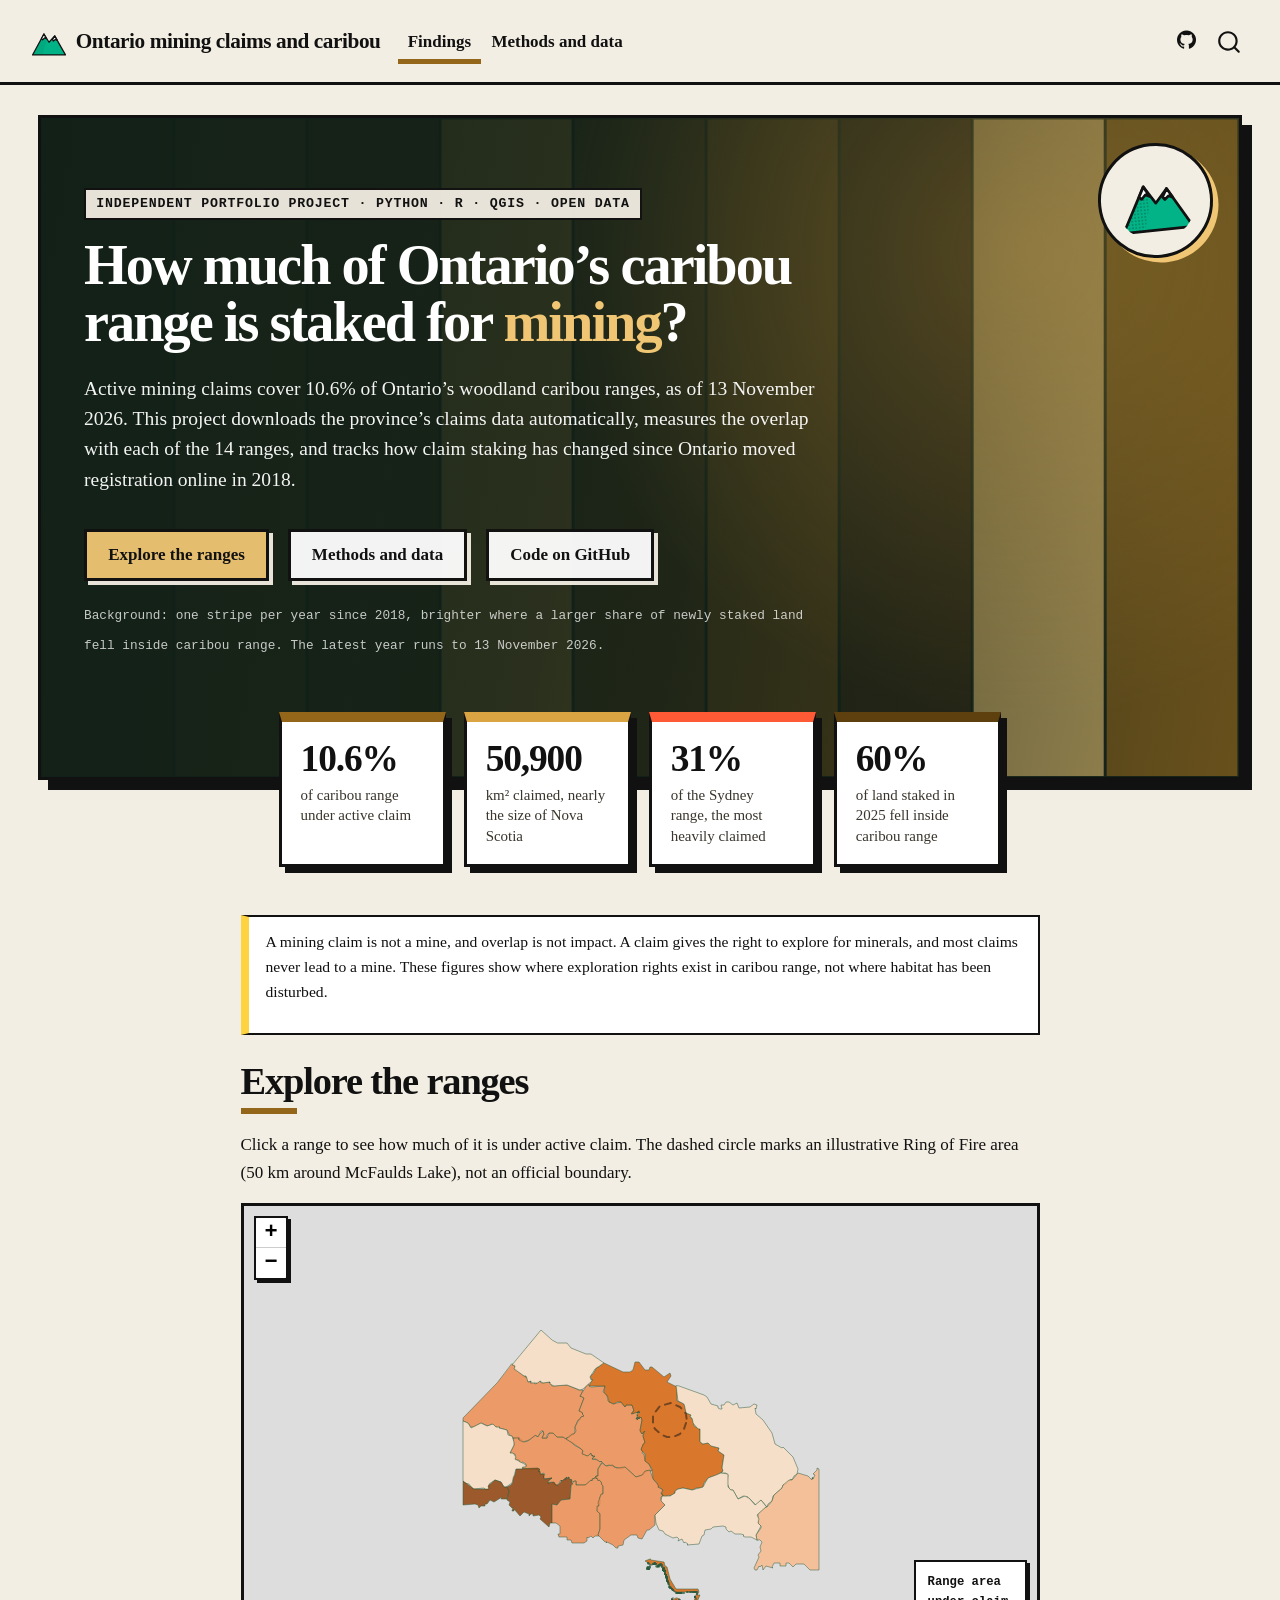
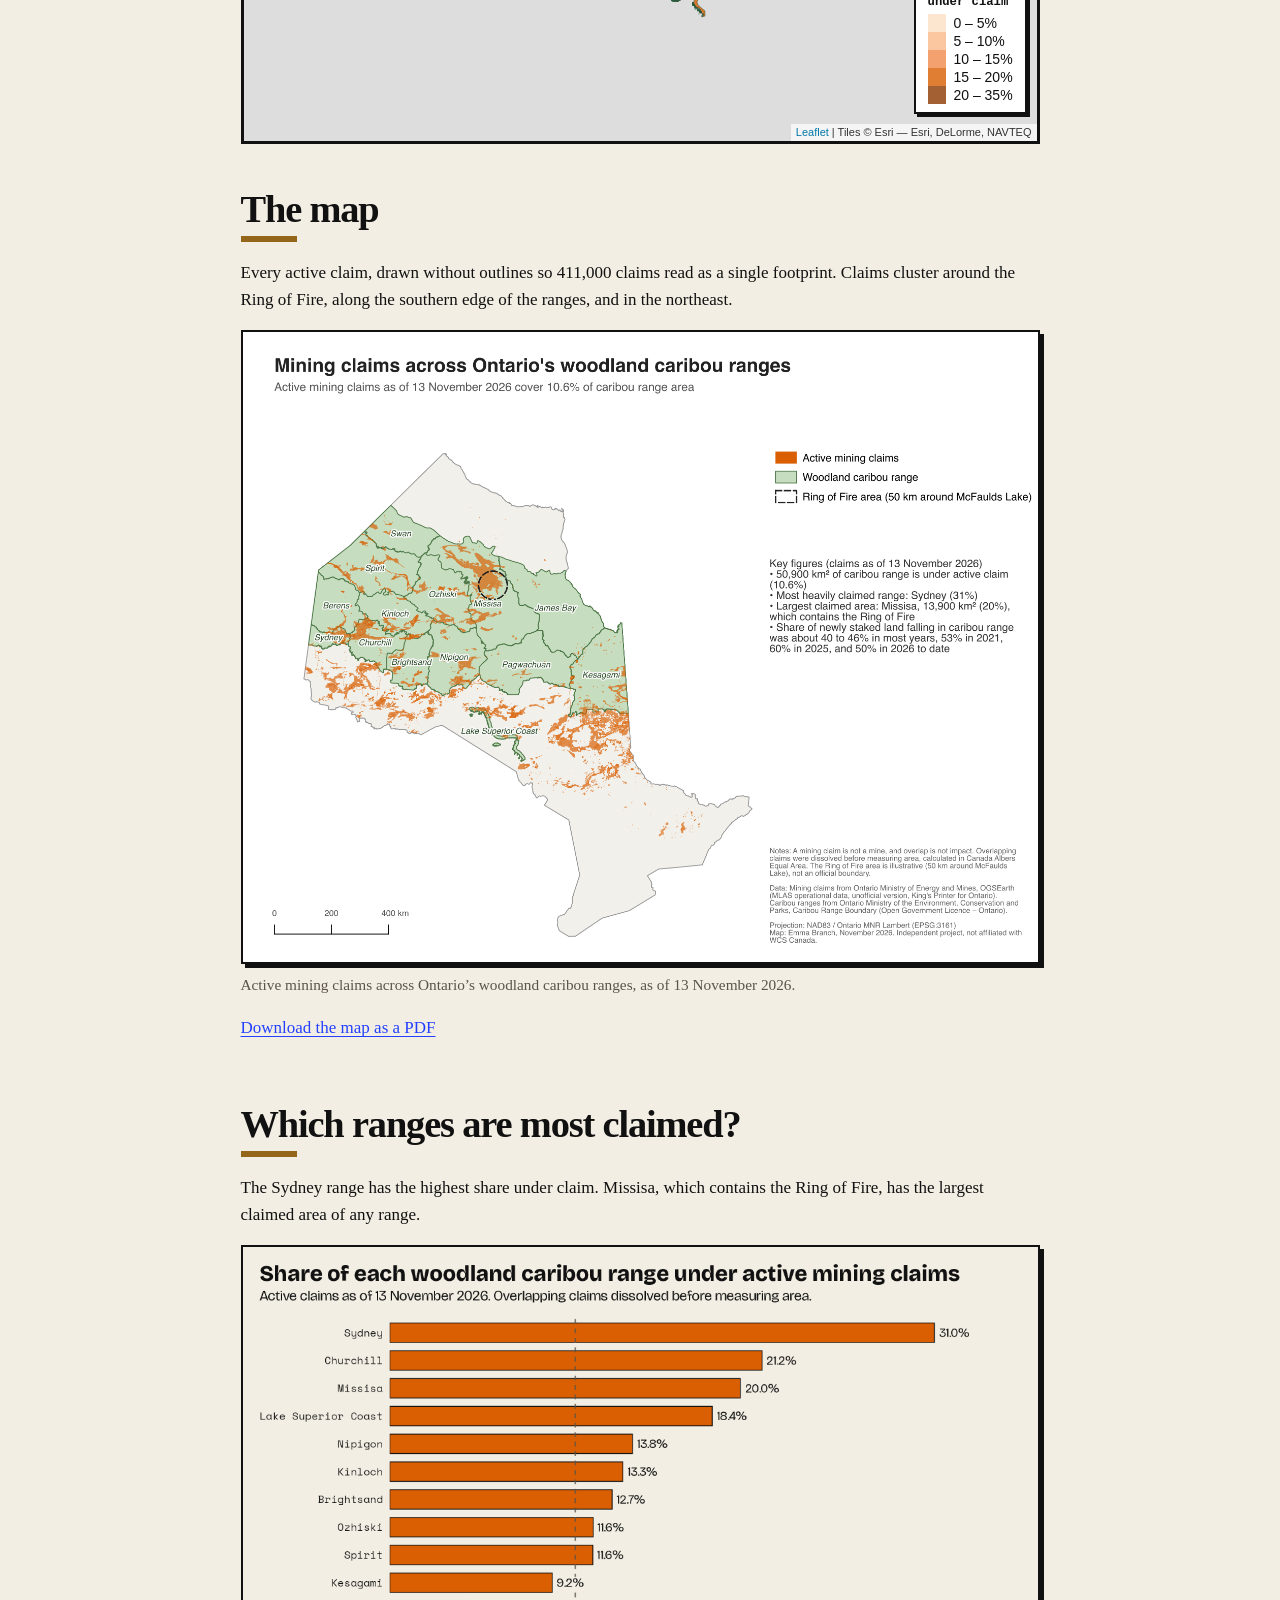
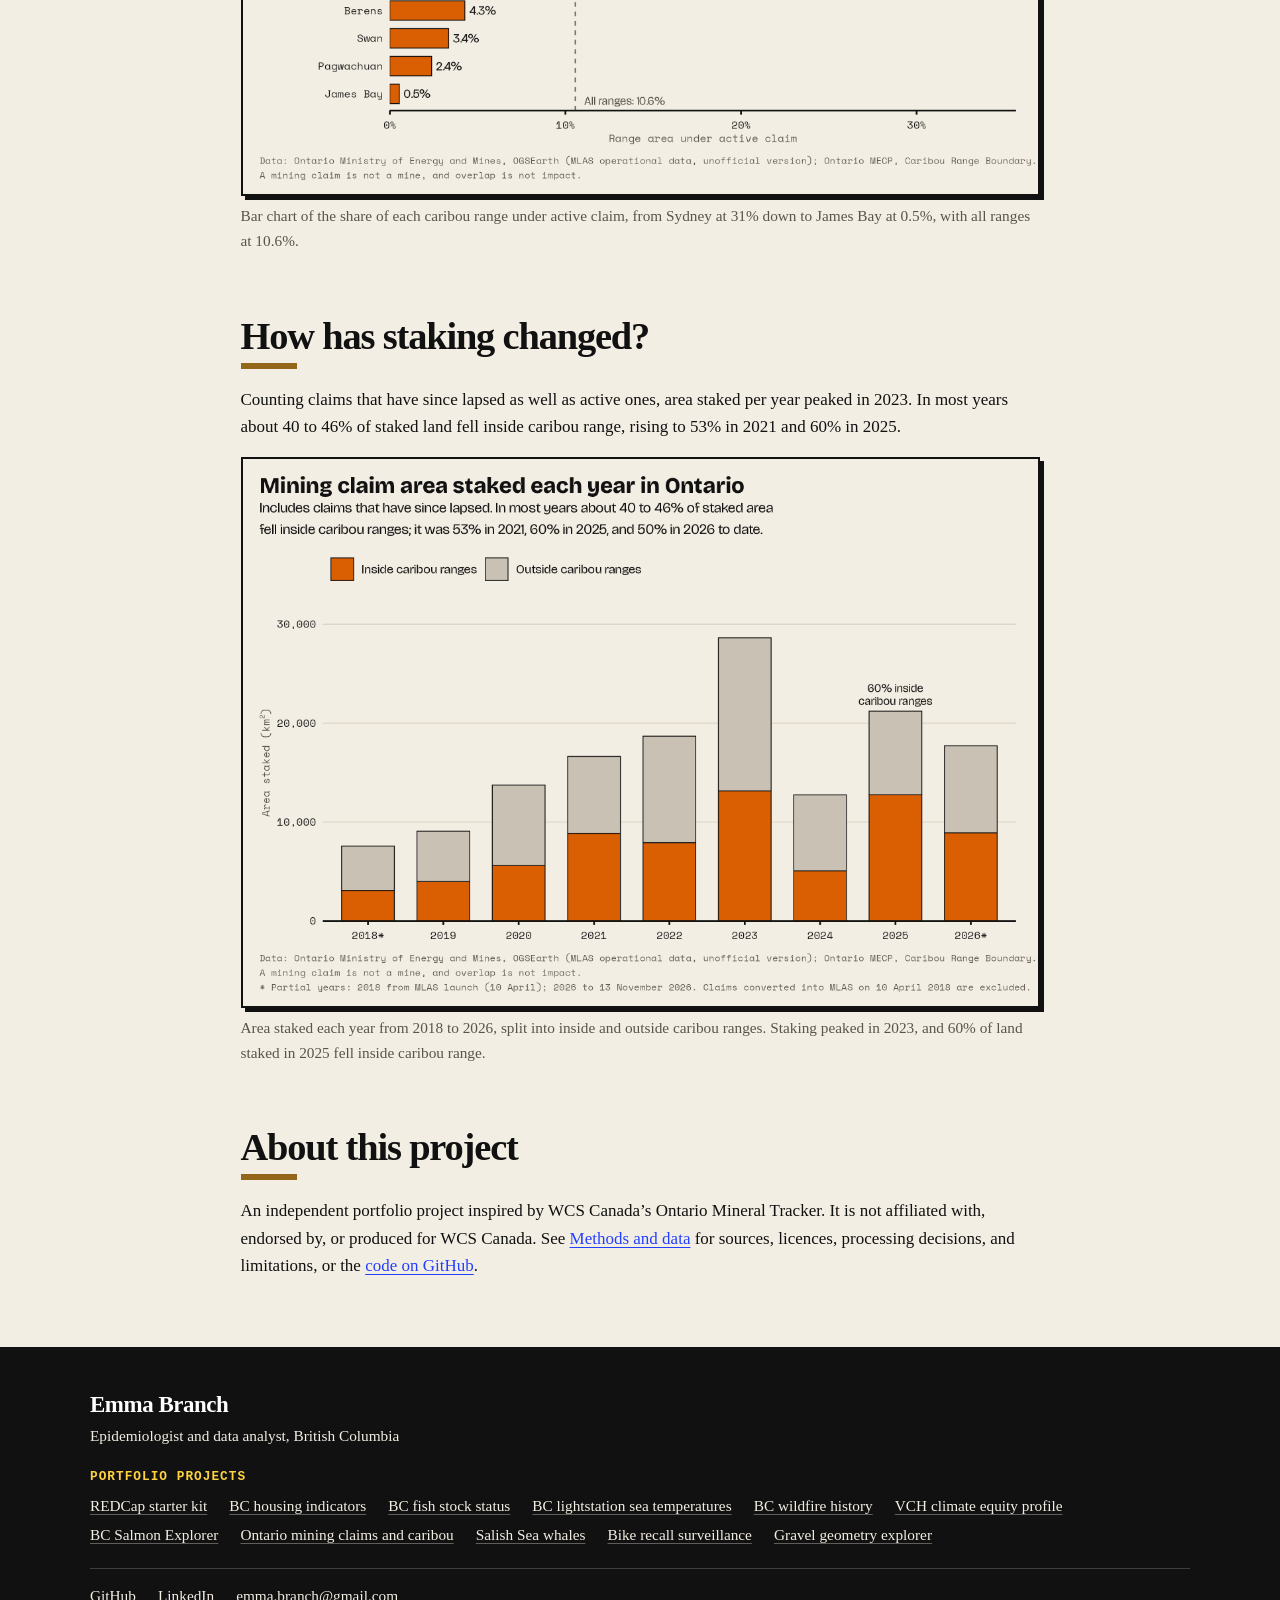
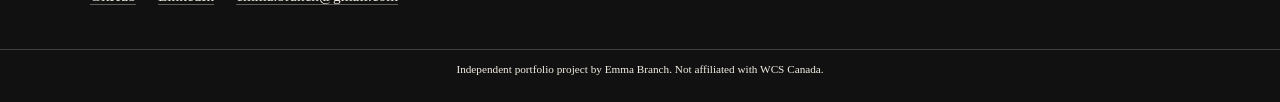
==== commit 36ef3ec0: "Built site for gh-pages" ====
--- a/index.html
+++ b/index.html
@@ -49,9 +49,9 @@
 <link href="site_libs/quarto-html/quarto-syntax-highlighting-06df27c8158acedd5d263560cd4ba62e.css" rel="stylesheet" class="quarto-color-scheme-extra" id="quarto-text-highlighting-styles">
 <script src="site_libs/bootstrap/bootstrap.min.js"></script>
 <link href="site_libs/bootstrap/bootstrap-icons.css" rel="stylesheet">
-<link href="site_libs/bootstrap/bootstrap-185f0ad8e222f416b7911536d1df8d0f.min.css" rel="stylesheet" append-hash="true" class="quarto-color-scheme" id="quarto-bootstrap" data-mode="light">
-<link href="site_libs/bootstrap/bootstrap-dark-1f2c2bb6293b1e7c1433b7300550122f.min.css" rel="stylesheet" append-hash="true" class="quarto-color-scheme quarto-color-alternate" id="quarto-bootstrap" data-mode="light">
-<link href="site_libs/bootstrap/bootstrap-185f0ad8e222f416b7911536d1df8d0f.min.css" rel="stylesheet" append-hash="true" class="quarto-color-scheme-extra" id="quarto-bootstrap" data-mode="light">
+<link href="site_libs/bootstrap/bootstrap-02e119f9b4302710f5c3f475d788ad8a.min.css" rel="stylesheet" append-hash="true" class="quarto-color-scheme" id="quarto-bootstrap" data-mode="light">
+<link href="site_libs/bootstrap/bootstrap-dark-b9b4700f7cb8da90e360487397418847.min.css" rel="stylesheet" append-hash="true" class="quarto-color-scheme quarto-color-alternate" id="quarto-bootstrap" data-mode="light">
+<link href="site_libs/bootstrap/bootstrap-02e119f9b4302710f5c3f475d788ad8a.min.css" rel="stylesheet" append-hash="true" class="quarto-color-scheme-extra" id="quarto-bootstrap" data-mode="light">
 <script id="quarto-search-options" type="application/json">{
   "location": "navbar",
   "copy-button": false,
@@ -191,8 +191,8 @@
 <p>Click a range to see how much of it is under active claim. The dashed circle marks an illustrative Ring of Fire area (50 km around McFaulds Lake), not an official boundary.</p>
 <div class="cell">
 <div class="cell-output-display">
-<div id="htmlwidget-e72492b89a403d027d3b" style="width:100%;height:541px;" class="leaflet html-widget"></div>
-<script type="application/json" data-for="htmlwidget-e72492b89a403d027d3b">{"x":{"options":{"crs":{"crsClass":"L.CRS.EPSG3857","code":null,"proj4def":null,"projectedBounds":null,"options":{}}},"calls":[{"method":"addProviderTiles","args":["Esri.WorldGrayCanvas",null,null,{"errorTileUrl":"","noWrap":false,"detectRetina":false}]},{"method":"addPolygons","args":[[[[{"lng":[-87.02294429999989,-87.0231071,-87.02320210000001,-87.02294429999989],"lat":[48.62416719999997,48.62397829999998,48.62400519999995,48.62416719999997]}],[{"lng":[-87.0223337,-87.0224965,-87.0222387,-87.0223337],"lat":[48.62416730000001,48.62426629999999,48.62420329999998,48.62416730000001]}],[{"lng":[-87.02506150000001,-87.0252109,-87.02503439999998,-87.02506150000001],"lat":[48.62469759999998,48.62479649999999,48.62476049999998,48.62469759999998]}],[{"lng":[-87.01527710000001,-87.01466650000002,-87.0146257,-87.01527710000001],"lat":[48.6241685,48.62427650000001,48.62411459999999,48.6241685]}],[{"lng":[-87.0444719,-87.0446347,-87.0447297,-87.0444719],"lat":[48.63000849999997,48.6299005,48.62996349999996,48.63000849999997]}],[{"lng":[-87.0335869,-87.0335051,-87.03369550000001,-87.0335869],"lat":[48.62938249999998,48.62886969999998,48.62940039999999,48.62938249999998]}],[{"lng":[-87.01329680000001,-87.01343249999999,-87.0132426,-87.01329680000001],"lat":[48.62790219999999,48.62780319999998,48.62811809999998,48.62790219999999]}],[{"lng":[-87.04629139999999,-87.0458977,-87.0462777,-87.04629139999999],"lat":[48.63095239999996,48.63081759999999,48.63077249999996,48.63095239999996]}],[{"lng":[-86.9729646,-86.9729375,-86.9730732,-86.9729646],"lat":[48.6247419,48.62457100000001,48.62472390000001,48.6247419]}],[{"lng":[-86.97196030000001,-86.9722182,-86.97216379999999,-86.97196030000001],"lat":[48.62486760000002,48.62484070000003,48.62496660000006,48.62486760000002]}],[{"lng":[-86.9691918,-86.97103749999999,-86.9701007,-86.9691918],"lat":[48.6251008,48.62492129999996,48.6256498,48.6251008]}],[{"lng":[-86.96919149999999,-86.9689606,-86.96868929999998,-86.96919149999999],"lat":[48.62555059999998,48.62584740000003,48.62576639999997,48.62555059999998]}],[{"lng":[-86.9700599,-86.96935370000001,-86.9686483,-86.9700599],"lat":[48.6258117,48.62656719999999,48.62618920000003,48.6258117]}],[{"lng":[-87.05228099999999,-87.05211789999998,-87.0522943,-87.05228099999999],"lat":[48.63512409999997,48.63487229999999,48.63485419999999,48.63512409999997]}],[{"lng":[-86.96974619999999,-86.9700045,-86.9702891,-86.96974619999999],"lat":[48.6283216,48.62770990000001,48.62825869999998,48.6283216]}],[{"lng":[-87.05363939999999,-87.05331370000002,-87.05328649999998,-87.05363939999999],"lat":[48.6361581,48.63622120000002,48.63610430000002,48.6361581]}],[{"lng":[-86.9684695,-86.9679265,-86.96834749999999,-86.9684695],"lat":[48.62994949999997,48.6300933,48.62979660000004,48.62994949999997]}],[{"lng":[-86.96679949999999,-86.9670304,-86.96708459999999,-86.96679949999999],"lat":[48.63092069999998,48.63068679999998,48.6308938,48.63092069999998]}],[{"lng":[-86.9629723,-86.96295859999999,-86.9627551,-86.9629723],"lat":[48.63072159999997,48.63091050000003,48.63082939999999,48.63072159999997]}],[{"lng":[-86.96093620000001,-86.96120759999999,-86.9608683,-86.96093620000001],"lat":[48.63113469999999,48.63124280000002,48.63119769999997,48.63113469999999]}],[{"lng":[-86.96256459999999,-86.9623069,-86.9625104,-86.96256459999999],"lat":[48.63152210000001,48.63128809999999,48.63133319999996,48.63152210000001]}],[{"lng":[-87.0566029,-87.05643919999999,-87.05740419999999,-87.0566029],"lat":[48.64012399999997,48.63943139999997,48.64052850000002,48.64012399999997]}],[{"lng":[-86.96200799999998,-86.9621303,-86.96226590000001,-86.96200799999998],"lat":[48.63165679999997,48.63147699999999,48.63163889999998,48.63165679999997]}],[{"lng":[-86.95534140000001,-86.9556943,-86.95562630000001,-86.95534140000001],"lat":[48.63458720000001,48.63458729999996,48.63481219999997,48.63458720000001]}],[{"lng":[-87.0588655,-87.0590553,-87.0589878,-87.0588655],"lat":[48.64805759999999,48.64784159999996,48.64814750000009,48.64805759999999]}],[{"lng":[-86.9936123,-86.959593,-86.95655049999999,-86.9735044,-86.9716888,-86.9776861,-86.98745899999999,-87.00501759999999,-86.9902925,-87.0013948,-87.010515,-87.02434199999999,-87.0248174,-87.02678539999998,-87.027383,-87.0338967,-87.0279139,-87.03281899999999,-87.04793410000001,-87.05500030000002,-87.05812469999998,-87.05490849999998,-87.03383529999999,-87.02087179999999,-87.0337645,-87.02625539999998,-87.0130485,-87.0064205,-87.0167392,-86.9873384,-86.9936123],"lat":[48.67693199999996,48.6644922,48.63331019999998,48.63050859999998,48.6249845,48.62701899999998,48.6200394,48.61988709999996,48.63298529999999,48.62637350000001,48.62932380000002,48.62410399999997,48.62487749999998,48.62538089999997,48.62640630000003,48.62590980000002,48.62936599999998,48.63816299999996,48.63147349999998,48.63938709999999,48.64135570000003,48.65485159999997,48.65583129999994,48.666072,48.65149510000001,48.65022859999998,48.66479559999998,48.66198039999997,48.65471039999996,48.66836709999998,48.67693199999996]}],[{"lng":[-87.0110912,-87.01111830000001,-87.01122699999999,-87.0110912],"lat":[48.65758089999995,48.657374,48.657392,48.65758089999995]}],[{"lng":[-87.0365269,-87.03564419999999,-87.03611939999999,-87.0365269],"lat":[48.66003169999997,48.6600769,48.65981590000001,48.66003169999997]}],[{"lng":[-87.0732538,-87.07258799999998,-87.0732943,-87.0732538],"lat":[48.66476429999999,48.66456680000003,48.66460229999996,48.66476429999999]}],[{"lng":[-87.0209375,-87.01962039999999,-87.0205978,-87.0209375],"lat":[48.66074620000001,48.66116929999998,48.66035039999998,48.66074620000001]}],[{"lng":[-87.0195124,-87.0192407,-87.0198925,-87.0195124],"lat":[48.66283359999998,48.66271670000002,48.6623747,48.66283359999998]}],[{"lng":[-87.00328349999999,-87.00267239999999,-87.0032156,-87.00328349999999],"lat":[48.6633389,48.66343789999997,48.66315900000001,48.6633389]}],[{"lng":[-87.0187799,-87.01890210000001,-87.0189429,-87.0187799],"lat":[48.66522670000001,48.66509169999997,48.66521770000001,48.66522670000001]}],[{"lng":[-87.0184132,-87.0186169,-87.0185219,-87.0184132],"lat":[48.6651548,48.66517269999999,48.66522670000001,48.6651548]}],[{"lng":[-87.02068180000001,-87.02144250000001,-87.0204919,-87.02068180000001],"lat":[48.66653980000002,48.66678259999996,48.66705259999997,48.66653980000002]}],[{"lng":[-87.028476,-87.0275559,-87.0255334,-87.0229233,-87.028476],"lat":[48.66358739999997,48.669732,48.67234140000005,48.66765489999995,48.66358739999997]}],[{"lng":[-87.04397849999999,-87.0442638,-87.0442911,-87.04397849999999],"lat":[48.67134630000001,48.67136419999998,48.67148110000012,48.67134630000001]}],[{"lng":[-87.0275431,-87.0279098,-87.0277741,-87.0275431],"lat":[48.67121639999996,48.67112639999998,48.6713333,48.67121639999996]}],[{"lng":[-87.02721749999989,-87.0275027,-87.02729909999999,-87.02721749999989],"lat":[48.67199920000001,48.67190910000011,48.67205310000001,48.67199920000001]}],[{"lng":[-87.0222596,-87.02254480000001,-87.02234110000001,-87.0222596],"lat":[48.67175729999997,48.6715953,48.67182029999998,48.67175729999997]}],[{"lng":[-87.00938269999999,-87.0095457,-87.0095049,-87.00938269999999],"lat":[48.67067050000001,48.67070649999998,48.6707425,48.67067050000001]}],[{"lng":[-87.0177381,-87.0094503,-87.00756250000002,-87.007046,-87.0184137,-87.0177381],"lat":[48.67653509999999,48.66943800000002,48.6700859,48.66774689999999,48.66654019999998,48.67653509999999]}],[{"lng":[-86.9993857,-86.9988424,-86.99916839999999,-86.9993857],"lat":[48.67324379999997,48.67357659999999,48.67318079999996,48.67324379999997]}],[{"lng":[-87.00563459999999,-87.00419429999999,-87.0079575,-87.00563459999999],"lat":[48.67778669999999,48.67358559999999,48.67701290000003,48.67778669999999]}],[{"lng":[-87.00068999999999,-86.9833283,-87.0194101,-87.02729309999999,-87.0339161,-87.07473639999991,-87.06795169999998,-87.00068999999999],"lat":[48.69137109999999,48.67825329999996,48.67949459999998,48.6861772,48.67512809999999,48.66631070000001,48.68088869999997,48.69137109999999]}],[{"lng":[-86.92808220000001,-86.927769,-86.92748409999999,-86.92808220000001],"lat":[48.67578479999997,48.6763334,48.67609030000003,48.67578479999997]}],[{"lng":[-86.9391372,-86.94055160000001,-86.9393541,-86.9391372],"lat":[48.67793230000004,48.67660169999997,48.67825630000003,48.67793230000004]}],[{"lng":[-86.92825759999999,-86.92877319999999,-86.9286097,-86.92825759999999],"lat":[48.67662159999998,48.67706270000002,48.67743139999997,48.67662159999998]}],[{"lng":[-86.9285007,-86.9282836,-86.9285959,-86.9285007],"lat":[48.67762029999999,48.67747620000002,48.67753939999997,48.67762029999999]}],[{"lng":[-86.94128259999999,-86.9408069,-86.9412557,-86.94128259999999],"lat":[48.67875210000003,48.67894980000002,48.67853619999999,48.67875210000003]}],[{"lng":[-86.9367889,-86.92882590000001,-86.93276899999999,-86.9367889],"lat":[48.67641069999998,48.67825919999999,48.67563470000001,48.67641069999998]}],[{"lng":[-86.93850879999999,-86.94047880000001,-86.93827709999999,-86.93850879999999],"lat":[48.68079279999998,48.68065889999997,48.68137740000001,48.68079279999998]}],[{"lng":[-86.9763416,-86.9803508,-86.97715669999999,-86.9763416],"lat":[48.68696039999998,48.6845322,48.68724840000001,48.68696039999998]}],[{"lng":[-86.9827141,-86.9811375,-86.9825783,-86.9827141],"lat":[48.6867636,48.68800029999999,48.68652069999997,48.6867636]}],[{"lng":[-86.93934520000002,-86.9410578,-86.9407985,-86.93934520000002],"lat":[48.68565109999999,48.68507629999999,48.68611970000003,48.68565109999999]}],[{"lng":[-87.0299483,-87.02983930000001,-87.0302743,-87.0299483],"lat":[48.69581139999999,48.69538860000001,48.69552350000002,48.69581139999999]}],[{"lng":[-86.97777979999999,-86.9786904,-86.9779563,-86.97777979999999],"lat":[48.69168359999998,48.69117099999997,48.69194459999999,48.69168359999998]}],[{"lng":[-86.97762849999999,-86.98010410000001,-86.9853358,-86.98680179999999,-86.97762849999999],"lat":[48.69585779999998,48.68994779999998,48.68886010000001,48.69442890000001,48.69585779999998]}],[{"lng":[-86.8655966,-86.86781360000001,-86.86605659999999,-86.8655966],"lat":[48.7466,48.7467195,48.74756309999999,48.7466]}],[{"lng":[-86.8467486,-86.8468846,-86.846558,-86.8467486],"lat":[48.74914029999998,48.7491405,48.7491739,48.74914029999998]}],[{"lng":[-86.91434649999999,-86.91437329999999,-86.91421,-86.91434649999999],"lat":[48.75676699999999,48.75700089999997,48.75702769999997,48.75676699999999]}],[{"lng":[-86.9133389,-86.913421,-86.91365209999999,-86.9133389],"lat":[48.75723399999997,48.75696420000001,48.7570363,48.75723399999997]}],[{"lng":[-86.90875010000001,-86.9114366,-86.9126988,-86.91533750000001,-86.90875010000001],"lat":[48.75917359999996,48.75580219999997,48.7575844,48.75811709999996,48.75917359999996]}],[{"lng":[-86.9101637,-86.91002779999999,-86.91021859999999,-86.9101637],"lat":[48.76000239999995,48.75993930000001,48.75976850000001,48.76000239999995]}],[{"lng":[-86.76913209999999,-86.76835559999989,-86.7688072,-86.76913209999999],"lat":[48.76547430000006,48.76564369999996,48.76510479999998,48.76547430000006]}],[{"lng":[-86.8016011,-86.80173790000001,-86.80188799999999,-86.8016011],"lat":[48.76897099999999,48.7687913,48.76869259999995,48.76897099999999]}],[{"lng":[-86.80164139999999,-86.8020891,-86.8015517,-86.80164139999999],"lat":[48.76911049999996,48.76945319999999,48.76940270000002,48.76911049999996]}],[{"lng":[-86.9816443,-86.9814401,-86.9814129,-86.9816443],"lat":[48.78700670000002,48.78715060000001,48.78698860000002,48.78700670000002]}],[{"lng":[-87.0000507,-87.0002685,-87.0001187,-87.0000507],"lat":[48.78947320000002,48.7894462,48.78959910000002,48.78947320000002]}],[{"lng":[-86.96828790000001,-86.9686281,-86.9682605,-86.96828790000001],"lat":[48.78843399999997,48.788695,48.78873979999997,48.78843399999997]}],[{"lng":[-86.9765512,-86.98243290000002,-86.9774216,-86.9765512],"lat":[48.7899654,48.78975959999999,48.79212459999997,48.7899654]}],[{"lng":[-86.78741620000001,-86.7870764,-86.7872677,-86.78741620000001],"lat":[48.77317399999998,48.77308339999998,48.77290379999997,48.77317399999998]}],[{"lng":[-86.771086,-86.7711709,-86.7722857,-86.771086],"lat":[48.77270199999999,48.7719915,48.7722726,48.77270199999999]}],[{"lng":[-86.791151,-86.79033930000001,-86.7912633,-86.791151],"lat":[48.7751239,48.77392149999999,48.7743055,48.7751239]}],[{"lng":[-86.7649006,-86.7665921,-86.76688979999999,-86.7649006],"lat":[48.77406599999996,48.77325980000001,48.77362919999996,48.77406599999996]}],[{"lng":[-86.76896840000001,-86.7703977,-86.7705193,-86.76896840000001],"lat":[48.77445199999998,48.77441889999999,48.77460809999996,48.77445199999998]}],[{"lng":[-86.97291420000001,-86.9720019,-86.9719612,-86.97291420000001],"lat":[48.79325700000002,48.79337379999999,48.79299590000004,48.79325700000002]}],[{"lng":[-86.7624584,-86.763142,-86.76339849999999,-86.7624584],"lat":[48.77533849999997,48.77467420000001,48.7751335,48.77533849999997]}],[{"lng":[-86.7639424,-86.76327480000002,-86.76319359999999,-86.7639424],"lat":[48.77523349999999,48.77537609999997,48.77529499999995,48.77523349999999]}],[{"lng":[-86.76696,-86.76630710000001,-86.76632099999999,-86.76696],"lat":[48.77611229999997,48.77601199999999,48.77594909999998,48.77611229999997]}],[{"lng":[-86.7660443,-86.7684562,-86.7661791,-86.7660443],"lat":[48.77692010000001,48.77634019999999,48.7771992,48.77692010000001]}],[{"lng":[-86.7696212,-86.76854520000001,-86.7696088,-86.7696212],"lat":[48.77754800000001,48.77769879999999,48.77727809999998,48.77754800000001]}],[{"lng":[-86.76813730000001,-86.7678932,-86.76834239999999,-86.76813730000001],"lat":[48.77758999999997,48.77740959999996,48.77739249999999,48.77758999999997]}],[{"lng":[-86.76665269999999,-86.76695340000001,-86.76723899999999,-86.76665269999999],"lat":[48.77779389999997,48.77752459999997,48.77757919999996,48.77779389999997]}],[{"lng":[-86.99979180000001,-86.9998871,-86.9992062,-86.99979180000001],"lat":[48.79844210000002,48.79997139999998,48.79818119999998,48.79844210000002]}],[{"lng":[-86.9997917,-86.99984619999999,-86.9997781,-86.9997917],"lat":[48.800853,48.80096999999998,48.80097899999999,48.800853]}],[{"lng":[-87.0001321,-86.99994149999999,-87.0001594,-87.0001321],"lat":[48.80159069999995,48.8014558,48.80147379999997,48.80159069999995]}],[{"lng":[-87.0001458,-86.99995509999999,-87.00007770000001,-87.0001458],"lat":[48.8025173,48.80220239999999,48.80215739999998,48.8025173]}],[{"lng":[-86.99517490000001,-86.995352,-86.9954473,-86.99517490000001],"lat":[48.80418139999993,48.80376759999998,48.80408239999999,48.80418139999993]}],[{"lng":[-86.9945211,-86.99413989999999,-86.9945893,-86.9945211],"lat":[48.80457719999998,48.80407339999998,48.80412739999997,48.80457719999998]}],[{"lng":[-86.9990423,-86.9990423,-86.9989606,-86.9990423],"lat":[48.81100039999993,48.81117129999996,48.81100039999993,48.81100039999993]}],[{"lng":[-86.6126869,-86.6106152,-86.6160986,-86.6127948,-86.6126869],"lat":[48.68636659999999,48.68191549999998,48.6843988,48.68469369999997,48.68636659999999]}],[{"lng":[-86.6162389,-86.6150337,-86.61689920000001,-86.6162389],"lat":[48.68738599999994,48.68506999999997,48.68631769999998,48.68738599999994]}],[{"lng":[-86.5918807,-86.59212359999999,-86.5920416,-86.5918807],"lat":[48.69533600000003,48.69554379999998,48.69560649999999,48.69533600000003]}],[{"lng":[-86.51910789999999,-86.5192808,-86.5189558,-86.51910789999999],"lat":[48.68978379999998,48.69018029999999,48.69006199999997,48.68978379999998]}],[{"lng":[-86.5186649,-86.5193732,-86.5192481,-86.5186649],"lat":[48.69064559999996,48.69045959999995,48.69075589999999,48.69064559999996]}],[{"lng":[-86.6551537,-86.65489460000001,-86.65490899999998,-86.6551537],"lat":[48.70714749999999,48.70727269999999,48.70714679999998,48.70714749999999]}],[{"lng":[-86.6327916,-86.59767569999998,-86.6001131,-86.5922072,-86.59386909999988,-86.59004640000001,-86.5941141,-86.6123345,-86.6155323,-86.63631169999999,-86.6541799,-86.65442829999989,-86.6590308,-86.64273270000001,-86.6327916],"lat":[48.72241700000001,48.7099302,48.70768959999997,48.700339,48.6964856,48.69362920000002,48.68797599999996,48.69510070000001,48.70524109999996,48.69053669999996,48.69652019999996,48.70788309999997,48.71270969999996,48.70486069999996,48.72241700000001]}],[{"lng":[-86.6567185,-86.65615789999998,-86.6560533,-86.6567185],"lat":[48.70889749999995,48.70939059999998,48.70877850000004,48.70889749999995]}],[{"lng":[-86.56124149999999,-86.5612175,-86.5615002,-86.56124149999999],"lat":[48.7025914,48.70222249999997,48.70252939999999,48.7025914]}],[{"lng":[-86.59628910000001,-86.5972486,-86.59657969999991,-86.59628910000001],"lat":[48.70824299999997,48.70894809999999,48.70930560000007,48.70824299999997]}],[{"lng":[-86.59188810000001,-86.59208820000001,-86.59188489999998,-86.59188810000001],"lat":[48.71122329999997,48.71169179999995,48.71161909999998,48.71122329999997]}],[{"lng":[-86.5918384,-86.59294699999998,-86.5923871,-86.5918384],"lat":[48.71232959999996,48.71308020000002,48.71340209999997,48.71232959999996]}],[{"lng":[-86.5896734,-86.59150020000001,-86.5900371,-86.5896734],"lat":[48.7127628,48.71380380000007,48.7148512,48.7127628]}],[{"lng":[-86.5865551,-86.58522670000001,-86.58541839999999,-86.5865551],"lat":[48.7134083,48.71460009999996,48.71277450000003,48.7134083]}],[{"lng":[-86.55894790000001,-86.55905970000001,-86.56097930000001,-86.55894790000001],"lat":[48.71931550000009,48.71741769999996,48.71866649999999,48.71931550000009]}],[{"lng":[-86.5521469,-86.55243489999999,-86.55252899999998,-86.5521469],"lat":[48.71812879999999,48.71785099999997,48.71796829999997,48.71812879999999]}],[{"lng":[-86.54113610000002,-86.54159989999999,-86.54071809999999,-86.54113610000002],"lat":[48.71646619999996,48.71778149999999,48.71758,48.71646619999996]}],[{"lng":[-86.549054,-86.5492184,-86.5499652,-86.549054],"lat":[48.71888140000002,48.71722669999996,48.718849,48.71888140000002]}],[{"lng":[-86.55045490000001,-86.55041679999999,-86.5506192,-86.55045490000001],"lat":[48.7188239,48.7185179,48.7186986,48.7188239]}],[{"lng":[-86.5667394,-86.5665474,-86.5666445,-86.5667394],"lat":[48.72077540000001,48.72096359999998,48.72073910000002,48.72077540000001]}],[{"lng":[-86.5302623,-86.5291498,-86.5295078,-86.5302623],"lat":[48.71768189999999,48.71742539999995,48.71695009999996,48.71768189999999]}],[{"lng":[-86.5666682,-86.5661212,-86.56620719999999,-86.5666682],"lat":[48.721153,48.72151079999996,48.72099829999999,48.721153]}],[{"lng":[-86.54225669999998,-86.5418959,-86.54159,-86.54225669999998],"lat":[48.71881859999998,48.71962680000001,48.71887889999998,48.71881859999998]}],[{"lng":[-86.56345109999999,-86.5633447,-86.5637401,-86.56345109999999],"lat":[48.72211240000002,48.72184209999999,48.72170870000001,48.72211240000002]}],[{"lng":[-86.566423,-86.5668302,-86.5666662,-86.566423],"lat":[48.72278929999996,48.72287179999999,48.72297019999999,48.72278929999996]}],[{"lng":[-86.56409739999999,-86.5635697,-86.5642612,-86.56409739999999],"lat":[48.72284359999996,48.72255369999999,48.72277219999999,48.72284359999996]}],[{"lng":[-86.5532671,-86.55598070000001,-86.56390689999991,-86.5588767,-86.5600475,-86.5532671],"lat":[48.72520409999998,48.71814360000002,48.72286079999999,48.72590939999999,48.72729919999998,48.72520409999998]}],[{"lng":[-86.56359190000001,-86.563277,-86.56318349999999,-86.56359190000001],"lat":[48.7246948,48.7249455,48.72475629999996,48.7246948]}],[{"lng":[-86.56278040000001,-86.5625513,-86.562972,-86.56278040000001],"lat":[48.72577129999997,48.72553650000003,48.72562809999999,48.72577129999997]}],[{"lng":[-86.5612012,-86.5617062,-86.56171889999999,-86.5612012],"lat":[48.72599019999996,48.7257672,48.72587520000001,48.72599019999996]}],[{"lng":[-86.5523451,-86.5521937,-86.55222240000001,-86.5523451],"lat":[48.72491259999996,48.72510990000002,48.72493910000001,48.72491259999996]}],[{"lng":[-86.5605671,-86.5606636,-86.56078530000001,-86.5605671],"lat":[48.72697739999995,48.7268248,48.72689720000002,48.72697739999995]}],[{"lng":[-86.5606848,-86.56247020000002,-86.5619588,-86.5606848],"lat":[48.72750859999995,48.72704760000001,48.72799019999999,48.72750859999995]}],[{"lng":[-86.5529956,-86.5504275,-86.5546555,-86.5529956],"lat":[48.7282257,48.72647050000001,48.72811519999994,48.7282257]}],[{"lng":[-86.5473336,-86.5481121,-86.5466194,-86.5473336],"lat":[48.72727699999999,48.72841359999997,48.72806589999998,48.72727699999999]}],[{"lng":[-86.5147729,-86.51876369999999,-86.52904820000001,-86.5234219,-86.5147729],"lat":[48.73366679999999,48.72875370000004,48.7297767,48.73515119999997,48.73366679999999]}],[{"lng":[-86.5373957,-86.538304,-86.5371348,-86.5373957],"lat":[48.73445250000002,48.734762,48.73472129999998,48.73445250000002]}],[{"lng":[-86.5169937,-86.5166286,-86.51676550000001,-86.5169937],"lat":[48.73750849999999,48.73729100000001,48.73719260000001,48.73750849999999]}],[{"lng":[-86.5204019,-86.52063080000001,-86.5202779,-86.5204019],"lat":[48.73809840000001,48.73834229999996,48.73826889999997,48.73809840000001]}],[{"lng":[-86.5177553,-86.5175357,-86.51745509999989,-86.5177553],"lat":[48.74035439999999,48.74056939999997,48.74046109999998,48.74035439999999]}],[{"lng":[-86.5403486,-86.54098140000002,-86.5394536,-86.5403486],"lat":[48.74320849999999,48.74393069999995,48.74290809999998,48.74320849999999]}],[{"lng":[-86.5213694,-86.5211249,-86.521208,-86.5213694],"lat":[48.74363509999995,48.74359810000001,48.74344549999996,48.74363509999995]}],[{"lng":[-86.7548087,-86.755465,-86.75625199999999,-86.7548087],"lat":[48.76702809999997,48.76638179999997,48.76686020000001,48.76702809999997]}],[{"lng":[-86.7589437,-86.7567415,-86.7583765,-86.7589437],"lat":[48.76744169999995,48.76693780000009,48.76653189999998,48.76744169999995]}],[{"lng":[-86.7560308,-86.75566360000001,-86.7560447,-86.7560308],"lat":[48.76757049999999,48.7675157,48.76751649999999,48.76757049999999]}],[{"lng":[-86.7550662,-86.7545592,-86.75385439999999,-86.7550662],"lat":[48.76724899999995,48.76795420000001,48.76734989999999,48.76724899999995]}],[{"lng":[-86.7613492,-86.7620046,-86.7618733,-86.7613492],"lat":[48.77100909999996,48.7705606,48.77098310000001,48.77100909999996]}],[{"lng":[-86.75574649999999,-86.757043,-86.75772240000001,-86.75574649999999],"lat":[48.77287759999999,48.77215159999995,48.77236890000002,48.77287759999999]}],[{"lng":[-86.75871840000001,-86.7575209,-86.7587333,-86.75871840000001],"lat":[48.77471000000001,48.77465349999999,48.77444009999998,48.77471000000001]}],[{"lng":[-86.7615594,-86.76151950000002,-86.7617644,-86.7615594],"lat":[48.7754715,48.77528249999998,48.77530099999997,48.7754715]}],[{"lng":[-86.69399799999999,-86.69048599999999,-86.6942023,-86.69399799999999],"lat":[48.77044559999997,48.76834019999995,48.76817009999999,48.77044559999997]}],[{"lng":[-86.7593913,-86.758927,-86.75894220000001,-86.7593913],"lat":[48.77631269999998,48.77662659999997,48.77629380000002,48.77631269999998]}],[{"lng":[-86.7609679,-86.7603008,-86.7607512,-86.7609679],"lat":[48.77679270000004,48.77682739999997,48.77654939999999,48.77679270000004]}],[{"lng":[-86.69230450000001,-86.6915382,-86.6911734,-86.69230450000001],"lat":[48.77140370000002,48.77208529999999,48.77165259999997,48.77140370000002]}],[{"lng":[-86.7560867,-86.7565141,-86.7573287,-86.757564,-86.75995949999998,-86.7560867],"lat":[48.77851879999998,48.77739519999997,48.77781519999998,48.77701959999997,48.77703360000002,48.77851879999998]}],[{"lng":[-86.75980289999998,-86.7600487,-86.7598845,-86.75980289999998],"lat":[48.77846359999997,48.77831119999995,48.77849079999998,48.77846359999997]}],[{"lng":[-86.7543593,-86.7543057,-86.7545502,-86.7543593],"lat":[48.77825429999998,48.77807420000001,48.77817369999997,48.77825429999998]}],[{"lng":[-86.6910426,-86.6904579,-86.6903928,-86.6910426],"lat":[48.77300160000002,48.77291009999998,48.77243309999997,48.77300160000002]}],[{"lng":[-86.7505824,-86.74988810000001,-86.7506923,-86.7505824],"lat":[48.7795596,48.77957609999995,48.77935289999999,48.7795596]}],[{"lng":[-86.749033,-86.7514943,-86.7518462,-86.749033],"lat":[48.78045139999999,48.77957059999998,48.77999409999998,48.78045139999999]}],[{"lng":[-86.5081763,-86.5073898,-86.5082908,-86.5081763],"lat":[48.76024029999999,48.75996709999995,48.7596651,48.76024029999999]}],[{"lng":[-86.747287,-86.7475561,-86.74709469999999,-86.747287],"lat":[48.7825211,48.78315149999997,48.78286259999995,48.7825211]}],[{"lng":[-86.74064730000001,-86.7402041,-86.7421434,-86.74064730000001],"lat":[48.7845215,48.78334209999997,48.78476779999997,48.7845215]}],[{"lng":[-86.73864990000001,-86.7382819,-86.7383916,-86.73864990000001],"lat":[48.78378840000002,48.78387749999996,48.78372479999999,48.78378840000002]}],[{"lng":[-86.73812789999998,-86.73773319999999,-86.73772040000001,-86.73812789999998],"lat":[48.78468680000001,48.78467689999999,48.78451489999998,48.78468680000001]}],[{"lng":[-86.73617779999999,-86.73740289999991,-86.73598560000001,-86.73617779999999],"lat":[48.78792989999999,48.78797769999996,48.78823539999998,48.78792989999999]}],[{"lng":[-86.7403704,-86.73953889999999,-86.74168210000001,-86.7403704],"lat":[48.79069219999998,48.78824340000001,48.78977749999999,48.79069219999998]}],[{"lng":[-86.48512889999991,-86.48548179999999,-86.4850309,-86.48512889999991],"lat":[48.76663490000002,48.76672649999995,48.76690439999995,48.76663490000002]}],[{"lng":[-86.6530509,-86.6529815,-86.6527785,-86.6530509],"lat":[48.78365299999999,48.7838507,48.78367019999994,48.78365299999999]}],[{"lng":[-86.72303909999999,-86.7245638,-86.72371699999999,-86.72303909999999],"lat":[48.79057099999999,48.79061060000002,48.79109439999999,48.79057099999999]}],[{"lng":[-86.4839128,-86.48361250000001,-86.4837503,-86.4839128],"lat":[48.76844669999994,48.76852630000001,48.76836499999995,48.76844669999994]}],[{"lng":[-86.72545940000001,-86.72581029999999,-86.7252804,-86.72545940000001],"lat":[48.79114349999995,48.79171109999996,48.79152089999999,48.79114349999995]}],[{"lng":[-86.72348510000002,-86.72355209999989,-86.7232667,-86.72348510000002],"lat":[48.79117479999996,48.79137289999999,48.79126430000003,48.79117479999996]}],[{"lng":[-86.7249666,-86.72387850000001,-86.7248331,-86.7249666],"lat":[48.7916372,48.7914366,48.79115999999993,48.7916372]}],[{"lng":[-86.65282240000001,-86.6515696,-86.65194099999999,-86.65282240000001],"lat":[48.78519960000002,48.78525879999997,48.78470219999999,48.78519960000002]}],[{"lng":[-86.6490929,-86.6501281,-86.64918590000001,-86.6490929],"lat":[48.78511639999996,48.78503859999998,48.78544949999996,48.78511639999996]}],[{"lng":[-86.6566696,-86.65671139999991,-86.6569015,-86.6566696],"lat":[48.78600280000003,48.78585900000001,48.78593149999995,48.78600280000003]}],[{"lng":[-86.7114809,-86.7095714,-86.7125901,-86.7114809],"lat":[48.79278279999996,48.79099679999999,48.79166099999993,48.79278279999996]}],[{"lng":[-86.6568209,-86.65464899999989,-86.65679129999999,-86.6568209],"lat":[48.78777549999997,48.7868424,48.78612009999999,48.78777549999997]}],[{"lng":[-86.67924790000001,-86.67975299999999,-86.6797796,-86.67924790000001],"lat":[48.78924329999994,48.78903779999997,48.78913680000001,48.78924329999994]}],[{"lng":[-86.67817359999999,-86.67867560000001,-86.67731430000001,-86.67817359999999],"lat":[48.78905139999996,48.78933169999997,48.78930090000001,48.78905139999996]}],[{"lng":[-86.65731529999998,-86.65671709999999,-86.6573489,-86.65731529999998],"lat":[48.78914429999998,48.7890256,48.78820879999999,48.78914429999998]}],[{"lng":[-86.7280489,-86.7280066,-86.72791199999999,-86.7280489],"lat":[48.79570160000001,48.79597139999999,48.79584529999997,48.79570160000001]}],[{"lng":[-86.7066109,-86.7068714,-86.70727909999999,-86.7066109],"lat":[48.79436279999995,48.79403959999998,48.79418459999996,48.79436279999995]}],[{"lng":[-86.7032604,-86.7078106,-86.7180955,-86.7188165,-86.7169579,-86.7177713,-86.7032604],"lat":[48.79913109999995,48.79409589999997,48.79080199999999,48.79578749999993,48.7969884,48.79763810000001,48.79913109999995]}],[{"lng":[-86.7183201,-86.7187818,-86.71834579999999,-86.7183201],"lat":[48.79690179999996,48.79711879999997,48.79717180000002,48.79690179999996]}],[{"lng":[-86.7181145,-86.7177878,-86.7179246,-86.7181145],"lat":[48.79713519999997,48.79711639999997,48.79701780000001,48.79713519999997]}],[{"lng":[-86.72708179999999,-86.7268234,-86.7271368,-86.72708179999999],"lat":[48.79829019999995,48.79821760000002,48.79818240000002,48.79829019999995]}],[{"lng":[-86.72480749999998,-86.7253674,-86.7262107,-86.72480749999998],"lat":[48.79832979999997,48.79802529999999,48.79821620000001,48.79832979999997]}],[{"lng":[-86.72338180000001,-86.7238981,-86.7231355,-86.72338180000001],"lat":[48.80006259999997,48.80027979999996,48.80027800000003,48.80006259999997]}],[{"lng":[-86.7070025,-86.7065825,-86.70707109999999,-86.7070025],"lat":[48.80894629999996,48.80856739999998,48.80887449999999,48.80894629999996]}],[{"lng":[-86.3405909,-86.3418132,-86.34192950000001,-86.3405909],"lat":[48.6031843,48.60307429999996,48.60352479999995,48.6031843]}],[{"lng":[-86.3415718,-86.34143220000001,-86.34109529999989,-86.3415718],"lat":[48.60390959999997,48.60421469999998,48.60404179999999,48.60390959999997]}],[{"lng":[-86.3405619,-86.3408537,-86.33995179999999,-86.3405619],"lat":[48.60438069999999,48.60488609999999,48.60435020000003,48.60438069999999]}],[{"lng":[-86.34033359999999,-86.3365672,-86.3356276,-86.34033359999999],"lat":[48.60524299999997,48.60591409999997,48.60515300000002,48.60524299999997]}],[{"lng":[-86.34170239999999,-86.34209180000001,-86.3423536,-86.34170239999999],"lat":[48.60638439999997,48.60564889999998,48.60637909999999,48.60638439999997]}],[{"lng":[-86.3429565,-86.3427609,-86.34264109999999,-86.3429565],"lat":[48.60591470000001,48.60635439999997,48.60618279999999,48.60591470000001]}],[{"lng":[-86.3378599,-86.33764770000001,-86.3376299,-86.3378599],"lat":[48.60665020000001,48.60679739999996,48.6066039,48.60665020000001]}],[{"lng":[-86.3386859,-86.3386158,-86.33830589999999,-86.3386859],"lat":[48.60676289999996,48.60693349999996,48.60677869999999,48.60676289999996]}],[{"lng":[-86.3418399,-86.34241599999999,-86.3417716,-86.3418399],"lat":[48.60728479999997,48.60784589999999,48.60732039999998,48.60728479999997]}],[{"lng":[-86.3416234,-86.3389284,-86.3414489,-86.3416234],"lat":[48.60829110000001,48.60689029999999,48.6071026,48.60829110000001]}],[{"lng":[-86.3382817,-86.33843299999999,-86.33795019999999,-86.3382817],"lat":[48.60758829999997,48.60794449999995,48.60752339999999,48.60758829999997]}],[{"lng":[-86.34575199999999,-86.34527849999989,-86.3457276,-86.34575199999999],"lat":[48.6089894,48.60888769999997,48.60878229999998,48.6089894]}],[{"lng":[-86.3419052,-86.3414946,-86.3417432,-86.3419052],"lat":[48.60852669999997,48.60880320000001,48.60846280000001,48.60852669999997]}],[{"lng":[-86.34614759999999,-86.3433345,-86.3449068,-86.34455629999999,-86.34614759999999],"lat":[48.60987329999995,48.60920049999998,48.6082559,48.60913549999994,48.60987329999995]}],[{"lng":[-86.3348209,-86.335065,-86.3349827,-86.3348209],"lat":[48.61079799999995,48.61080839999998,48.6108799,48.61079799999995]}],[{"lng":[-86.3413927,-86.3414587,-86.34116109999998,-86.3413927],"lat":[48.61246409999998,48.61260839999996,48.61254379999998,48.61246409999998]}],[{"lng":[-86.3447488,-86.3442568,-86.34465489999999,-86.3447488],"lat":[48.613131,48.61340710000005,48.61304949999995,48.613131]}],[{"lng":[-86.3416637,-86.3422029,-86.3425214,-86.3416637],"lat":[48.61354069999997,48.6127656,48.61330720000002,48.61354069999997]}],[{"lng":[-86.33898720000001,-86.3391108,-86.3392044,-86.33898720000001],"lat":[48.61381780000003,48.61371059999999,48.61381000000001,48.61381780000003]}],[{"lng":[-86.3388228,-86.33914830000001,-86.33883580000001,-86.3388228],"lat":[48.61394279999995,48.61395370000002,48.61398789999998,48.61394279999995]}],[{"lng":[-86.33745020000001,-86.33726110000001,-86.3374914,-86.33745020000001],"lat":[48.61411479999997,48.61405079999996,48.61407909999998,48.61411479999997]}],[{"lng":[-86.33689339999999,-86.33696279999999,-86.33700299999998,-86.33689339999999],"lat":[48.61415659999999,48.61404009999995,48.61407629999995,48.61415659999999]}],[{"lng":[-86.3361673,-86.33641069999999,-86.3363152,-86.3361673],"lat":[48.61469219999999,48.61475659999997,48.61479200000002,48.61469219999999]}],[{"lng":[-86.3358801,-86.33574649999998,-86.3360165,-86.3358801],"lat":[48.61486149999998,48.61470779999999,48.61480829999999,48.61486149999998]}],[{"lng":[-86.33977539999999,-86.3392832,-86.3392163,-86.33977539999999],"lat":[48.61580149999994,48.61609559999994,48.61602319999999,48.61580149999994]}],[{"lng":[-86.3418118,-86.34061739999999,-86.3431131,-86.3418118],"lat":[48.61675780000001,48.6157434,48.61581159999998,48.61675780000001]}],[{"lng":[-86.3364529,-86.3351059,-86.3369328,-86.3364529],"lat":[48.61671350000001,48.61647629999998,48.61632499999997,48.61671350000001]}],[{"lng":[-86.33753020000002,-86.33734250000001,-86.33749229999999,-86.33753020000002],"lat":[48.6183706,48.61819859999999,48.61815440000002,48.6183706]}],[{"lng":[-86.3367379,-86.33671240000001,-86.3368602,-86.3367379],"lat":[48.61877979999995,48.61865380000003,48.6187626,48.61877979999995]}],[{"lng":[-86.33526430000001,-86.3369668,-86.3364292,-86.33526430000001],"lat":[48.6235304,48.6230544,48.62369909999997,48.6235304]}],[{"lng":[-86.33709719999999,-86.33704999999999,-86.3367916,-86.33709719999999],"lat":[48.62345999999999,48.62395899999996,48.62399800000001,48.62345999999999]}],[{"lng":[-86.33614620000002,-86.3362577,-86.33648719999999,-86.33614620000002],"lat":[48.62457910000001,48.62435480000001,48.6244461,48.62457910000001]}],[{"lng":[-86.3403101,-86.3395768,-86.3403376,-86.3403101],"lat":[48.63099940000001,48.63103110000002,48.63097250000002,48.63099940000001]}],[{"lng":[-86.3387158,-86.33905249999999,-86.3384274,-86.3387158],"lat":[48.63148499999996,48.63168490000002,48.63174429999999,48.63148499999996]}],[{"lng":[-86.33307979999999,-86.33335150000001,-86.33316040000001,-86.33307979999999],"lat":[48.63380959999998,48.6337932,48.63387300000002,48.63380959999998]}],[{"lng":[-86.3316267,-86.3326059,-86.3316962,-86.3316267],"lat":[48.63387310000001,48.63372589999995,48.63425579999999,48.63387310000001]}],[{"lng":[-86.33223290000001,-86.33265160000001,-86.3322575,-86.33223290000001],"lat":[48.63421849999999,48.63437389999999,48.63440759999997,48.63421849999999]}],[{"lng":[-86.3295849,-86.3297493,-86.3298025,-86.3295849],"lat":[48.6353367,48.63522070000001,48.63530189999996,48.6353367]}],[{"lng":[-86.34741649999999,-86.34754389999999,-86.34733399999999,-86.34741649999999],"lat":[48.64510100000002,48.64522770000003,48.6451815,48.64510100000002]}],[{"lng":[-86.34704810000001,-86.34717199999999,-86.34721159999999,-86.34704810000001],"lat":[48.64524739999999,48.64511769999999,48.64519879999997,48.64524739999999]}],[{"lng":[-86.3474815,-86.3475858,-86.347195,-86.3474815],"lat":[48.64532630000001,48.64565529999999,48.6454327,48.64532630000001]}],[{"lng":[-86.3471588,-86.3470174,-86.34724100000001,-86.3471588],"lat":[48.64561240000002,48.64552159999997,48.64555889999997,48.64561240000002]}],[{"lng":[-86.3487368,-86.34887449999999,-86.34898199999999,-86.3487368],"lat":[48.6458912,48.645739,48.64582959999999,48.6458912]}],[{"lng":[-86.34538689999998,-86.34552360000001,-86.3455905,-86.34538689999998],"lat":[48.64562929999998,48.64555809999996,48.64563049999996,48.64562929999998]}],[{"lng":[-86.3495496,-86.3491202,-86.349114,-86.3495496],"lat":[48.64602630000002,48.64616779999997,48.64611820000001,48.64602630000002]}],[{"lng":[-86.3497788,-86.3497503,-86.3497169,-86.3497788],"lat":[48.64615799999998,48.6462568,48.64622060000001,48.64615799999998]}],[{"lng":[-86.3490848,-86.34932879999999,-86.3490844,-86.3490848],"lat":[48.64627999999998,48.64630839999996,48.64630699999999,48.64627999999998]}],[{"lng":[-86.3351984,-86.33545620000001,-86.33523819999999,-86.3351984],"lat":[48.6450852,48.64509570000002,48.6451484,48.6450852]}],[{"lng":[-86.34863110000001,-86.3485376,-86.3488631,-86.34863110000001],"lat":[48.64671830000001,48.64660079999998,48.64662959999999,48.64671830000001]}],[{"lng":[-86.3348299,-86.33515199999999,-86.33438719999999,-86.3348299],"lat":[48.645227,48.64551670000002,48.64534139999998,48.645227]}],[{"lng":[-86.3301991,-86.3320796,-86.33049029999999,-86.3301991],"lat":[48.6453351,48.64480629999995,48.6458946,48.6453351]}],[{"lng":[-86.3525738,-86.3530169,-86.35411120000001,-86.3525738],"lat":[48.64841379999999,48.64773259999996,48.64816149999996,48.64841379999999]}],[{"lng":[-86.33369599999999,-86.334441,-86.335004,-86.33369599999999],"lat":[48.6467948,48.64589950000001,48.64643799999993,48.6467948]}],[{"lng":[-86.3378215,-86.33815239999998,-86.33827280000001,-86.3378215],"lat":[48.64693559999998,48.64654160000003,48.64667719999996,48.64693559999998]}],[{"lng":[-86.3353147,-86.3354875,-86.33514229999999,-86.3353147],"lat":[48.64656119999996,48.64684559999996,48.64676709999999,48.64656119999996]}],[{"lng":[-86.33496199999999,-86.33506970000001,-86.33490639999999,-86.33496199999999],"lat":[48.64654119999999,48.64661380000001,48.6466399,48.64654119999999]}],[{"lng":[-86.3300801,-86.3303473,-86.3299292,-86.3300801],"lat":[48.64611710000001,48.64644249999998,48.6462332,48.64611710000001]}],[{"lng":[-86.3557636,-86.3556394,-86.35570939999999,-86.3557636],"lat":[48.65806669999999,48.6582234,48.65805739999996,48.65806669999999]}],[{"lng":[-86.3564322,-86.3559827,-86.3563111,-86.3564322],"lat":[48.6588801,48.65898100000003,48.65878939999997,48.6588801]}],[{"lng":[-86.37070370000001,-86.3712474,-86.37070299999999,-86.37070370000001],"lat":[48.6818543,48.68183029999999,48.6819083,48.6818543]}],[{"lng":[-86.38121409999999,-86.38105139999999,-86.38125580000001,-86.38121409999999],"lat":[48.69224789999998,48.69221999999998,48.6921761,48.69224789999998]}],[{"lng":[-86.3808046,-86.3805747,-86.3807789,-86.3808046],"lat":[48.69239859999998,48.69230739999998,48.69228149999996,48.69239859999998]}],[{"lng":[-86.3811575,-86.3809674,-86.38113089999999,-86.3811575],"lat":[48.69243649999997,48.69242649999996,48.69239139999998,48.69243649999997]}],[{"lng":[-86.38095,-86.38081499999998,-86.3808968,-86.38095],"lat":[48.69273229999995,48.6926596,48.692642,48.69273229999995]}],[{"lng":[-86.3814253,-86.3814788,-86.38130959999999,-86.3814253],"lat":[48.69276179999999,48.69282510000007,48.69277920000001,48.69276179999999]}],[{"lng":[-86.3811367,-86.3812607,-86.3814223,-86.3811367],"lat":[48.69302109999997,48.69288689999996,48.6930047,48.69302109999997]}],[{"lng":[-86.4327229,-86.4325719,-86.43247799999999,-86.4327229],"lat":[48.71817889999999,48.71830409999999,48.7181957,48.71817889999999]}],[{"lng":[-86.43284039999999,-86.4326892,-86.4326362,-86.43284039999999],"lat":[48.71861129999998,48.71875450000002,48.71863729999995,48.71861129999998]}],[{"lng":[-86.4312202,-86.42047390000002,-86.4317132,-86.4312202],"lat":[48.72846309999998,48.72522500000004,48.71849779999998,48.72846309999998]}],[{"lng":[-86.3959291,-86.39577830000002,-86.3958075,-86.3959291],"lat":[48.72873349999997,48.72884070000003,48.72866989999998,48.72873349999997]}],[{"lng":[-86.3958708,-86.39218839999999,-86.39266480000001,-86.3958708],"lat":[48.72905699999995,48.72883079999994,48.72766379999998,48.72905699999995]}],[{"lng":[-86.4106257,-86.41737599999999,-86.4152316,-86.4106257],"lat":[48.73484590000002,48.73561789999996,48.74110369999996,48.73484590000002]}],[{"lng":[-86.3886021,-86.3883462,-86.38874250000001,-86.3886021],"lat":[48.735253,48.7350448,48.73489390000005,48.735253]}],[{"lng":[-86.3918414,-86.3921689,-86.3918956,-86.3918414],"lat":[48.73956129999999,48.73947309999997,48.73957959999999,48.73956129999999]}],[{"lng":[-86.39243329999999,-86.3922615,-86.3928413,-86.39243329999999],"lat":[48.74010419999995,48.73968949999995,48.7389818,48.74010419999995]}],[{"lng":[-86.4123467,-86.4125757,-86.4120021,-86.4123467],"lat":[48.75055289999996,48.75075199999999,48.75093799999998,48.75055289999996]}],[{"lng":[-86.480857,-86.48052809999999,-86.48065349999999,-86.480857],"lat":[48.75859130000002,48.75881469999996,48.75852739999999,48.75859130000002]}],[{"lng":[-86.4753051,-86.47550799999999,-86.47534469999998,-86.4753051],"lat":[48.7586291,48.75874699999999,48.75874629999997,48.7586291]}],[{"lng":[-86.48479039999999,-86.48506190000001,-86.4850314,-86.48479039999999],"lat":[48.76114580000001,48.76120099999998,48.76152469999997,48.76114580000001]}],[{"lng":[-86.47164069999999,-86.47139420000001,-86.47161490000001,-86.47164069999999],"lat":[48.76033969999998,48.76049149999997,48.76020459999995,48.76033969999998]}],[{"lng":[-86.4847673,-86.48493499999999,-86.48487489999998,-86.4847673],"lat":[48.76207229999997,48.76164120000002,48.76218969999999,48.76207229999997]}],[{"lng":[-86.4365667,-86.4333304,-86.4370103,-86.4365667],"lat":[48.76234169999996,48.76093149999998,48.75796279999998,48.76234169999996]}],[{"lng":[-86.4370112,-86.437214,-86.43698329999999,-86.4370112],"lat":[48.76153430000006,48.76165220000002,48.76159709999997,48.76153430000006]}],[{"lng":[-86.46466249999999,-86.46429550000001,-86.4646364,-86.46466249999999],"lat":[48.76525529999999,48.76521759999998,48.76514730000001,48.76525529999999]}],[{"lng":[-86.44021599999999,-86.4402326,-86.4404894,-86.44021599999999],"lat":[48.76334909999999,48.76307929999999,48.7632335,48.76334909999999]}],[{"lng":[-86.43725240000001,-86.43686049999999,-86.4372556,-86.43725240000001],"lat":[48.76308279999996,48.76283799999997,48.76280389999997,48.76308279999996]}],[{"lng":[-86.4404048,-86.44064949999989,-86.440737,-86.4404048],"lat":[48.76350289999998,48.76352210000001,48.76360349999999,48.76350289999998]}],[{"lng":[-86.4385858,-86.4399559,-86.4392513,-86.4385858],"lat":[48.7630983,48.76348279999999,48.76444190000003,48.7630983]}],[{"lng":[-86.4508163,-86.45033979999999,-86.4510451,-86.4508163],"lat":[48.76585600000001,48.76463019999996,48.76484049999998,48.76585600000001]}],[{"lng":[-86.4458803,-86.4460586,-86.4459751,-86.4458803],"lat":[48.77045629999998,48.7703313,48.77050180000002,48.77045629999998]}],[{"lng":[-86.4339753,-86.4341737,-86.4357132,-86.4339753],"lat":[48.77256659999998,48.77186590000001,48.77294399999995,48.77256659999998]}],[{"lng":[-86.23085909999999,-86.2313426,-86.23410610000001,-86.23085909999999],"lat":[48.4139005,48.41140269999998,48.41276160000002,48.4139005]}],[{"lng":[-86.23039350000001,-86.23226239999998,-86.2331405,-86.23039350000001],"lat":[48.41430219999998,48.41404479999999,48.41496829999999,48.41430219999998]}],[{"lng":[-86.2351692,-86.2347025,-86.2348063,-86.2351692],"lat":[48.42477919999995,48.42525289999999,48.42464179999997,48.42477919999995]}],[{"lng":[-86.2375198,-86.23824759999999,-86.2372044,-86.2375198],"lat":[48.42758369999998,48.42773249999999,48.42788749999998,48.42758369999998]}],[{"lng":[-86.23000119999999,-86.2295992,-86.2301161,-86.23000119999999],"lat":[48.4331296,48.43289299999996,48.43268049999999,48.4331296]}],[{"lng":[-86.23233639999999,-86.23591089999999,-86.23585199999999,-86.23233639999999],"lat":[48.43516950000001,48.4339157,48.43694720000001,48.43516950000001]}],[{"lng":[-86.2320594,-86.2316143,-86.2317645,-86.2320594],"lat":[48.43560839999997,48.43553349999998,48.4354355,48.43560839999997]}],[{"lng":[-86.230667,-86.2313968,-86.2322956,-86.230667],"lat":[48.4364898,48.43561299999996,48.4369775,48.4364898]}],[{"lng":[-86.2321889,-86.23250809999999,-86.23295489999998,-86.2321889],"lat":[48.43777749999998,48.43723079999998,48.4380885,48.43777749999998]}],[{"lng":[-86.235225,-86.2327112,-86.23306699999999,-86.235225],"lat":[48.43818459999999,48.43721419999999,48.43692869999998,48.43818459999999]}],[{"lng":[-86.2380234,-86.23690719999999,-86.23789359999989,-86.2380234],"lat":[48.44272839999993,48.44322489999998,48.44236769999998,48.44272839999993]}],[{"lng":[-86.23837869999998,-86.23760830000001,-86.23793569999999,-86.23837869999998],"lat":[48.44338750000003,48.44336450000001,48.44316869999999,48.44338750000003]}],[{"lng":[-86.23755950000002,-86.23714439999999,-86.2374307,-86.23755950000002],"lat":[48.44391289999999,48.44364029999998,48.44348020000001,48.44391289999999]}],[{"lng":[-86.2338701,-86.2334894,-86.23339950000002,-86.2338701],"lat":[48.44376250000003,48.44390390000002,48.44358840000002,48.44376250000003]}],[{"lng":[-86.2412616,-86.23482250000001,-86.23754820000001,-86.2412616],"lat":[48.45319489999999,48.44967959999999,48.44556819999999,48.45319489999999]}],[{"lng":[-86.2357521,-86.2350438,-86.23526690000001,-86.2357521],"lat":[48.45171899999999,48.45205620000001,48.45160780000003,48.45171899999999]}],[{"lng":[-86.2349047,-86.23717370000001,-86.2347778,-86.2349047],"lat":[48.45230720000002,48.45341979999997,48.45355689999999,48.45230720000002]}],[{"lng":[-86.23359050000001,-86.2336991,-86.2331818,-86.23359050000001],"lat":[48.45425970000003,48.45513310000002,48.4544549,48.45425970000003]}],[{"lng":[-86.23165060000001,-86.23111899999999,-86.23134450000001,-86.23165060000001],"lat":[48.45554229999996,48.45581759999997,48.45521640000002,48.45554229999996]}],[{"lng":[-86.2372165,-86.23876319999999,-86.2384247,-86.2372165],"lat":[48.45688379999999,48.45657019999999,48.45749460000001,48.45688379999999]}],[{"lng":[-86.23468140000001,-86.23375109999989,-86.23654039999998,-86.23468140000001],"lat":[48.45907109999996,48.45527740000002,48.46138659999995,48.45907109999996]}],[{"lng":[-86.2370573,-86.23859739999999,-86.2380282,-86.2370573],"lat":[48.45848409999995,48.4586113,48.4595882,48.45848409999995]}],[{"lng":[-86.23168749999999,-86.23132479999998,-86.23152899999999,-86.23168749999999],"lat":[48.45847539999996,48.4583111,48.45822250000001,48.45847539999996]}],[{"lng":[-86.2377286,-86.2370864,-86.2374064,-86.2377286],"lat":[48.46152940000001,48.46195700000001,48.46136540000003,48.46152940000001]}],[{"lng":[-86.2380789,-86.23916970000001,-86.2378999,-86.2380789],"lat":[48.46253040000001,48.4628525,48.4627361,48.46253040000001]}],[{"lng":[-86.2398704,-86.240067,-86.2393165,-86.2398704],"lat":[48.46303699999997,48.4634612,48.46298840000001,48.46303699999997]}],[{"lng":[-86.2379172,-86.2357277,-86.2379806,-86.2379172],"lat":[48.46610099999996,48.46506079999998,48.46548060000001,48.46610099999996]}],[{"lng":[-86.23303180000002,-86.23315699999999,-86.2332507,-86.23303180000002],"lat":[48.46711209999994,48.4668836,48.4669517,48.46711209999994]}],[{"lng":[-86.2374221,-86.23748070000001,-86.2377635,-86.2374221],"lat":[48.46844579999998,48.46814930000004,48.46823219999996,48.46844579999998]}],[{"lng":[-86.2443744,-86.24519759999998,-86.24427780000001,-86.2443744],"lat":[48.47953950000002,48.47992269999999,48.4797817,48.47953950000002]}],[{"lng":[-86.2462792,-86.24579230000002,-86.2462797,-86.2462792],"lat":[48.47998380000001,48.47997159999998,48.47989379999996,48.47998380000001]}],[{"lng":[-86.24679799999998,-86.2471881,-86.2467018,-86.24679799999998],"lat":[48.48396369999997,48.48411919999999,48.484062,48.48396369999997]}],[{"lng":[-86.24748409999999,-86.2476226,-86.2476882,-86.24748409999999],"lat":[48.48423809999997,48.484023,48.48415839999998,48.48423809999997]}],[{"lng":[-86.2478565,-86.24741119999999,-86.24817829999989,-86.2478565],"lat":[48.48650759999998,48.48550610000001,48.48579900000002,48.48650759999998]}],[{"lng":[-86.25218510000001,-86.2511169,-86.2519211,-86.25218510000001],"lat":[48.49034140000001,48.49118910000001,48.4898808,48.49034140000001]}],[{"lng":[-86.2495222,-86.2495929,-86.2497522,-86.2495222],"lat":[48.49194339999997,48.491737,48.49194489999998,48.49194339999997]}],[{"lng":[-86.24947760000001,-86.2496903,-86.2502775,-86.24947760000001],"lat":[48.49313069999997,48.49247529999999,48.49303689999996,48.49313069999997]}],[{"lng":[-86.2523204,-86.2535853,-86.25209780000002,-86.2523204],"lat":[48.49310419999998,48.49360719999997,48.49351659999999,48.49310419999998]}],[{"lng":[-86.2519559,-86.2514956,-86.25193,-86.2519559],"lat":[48.49303890000004,48.49304490000002,48.49295769999996,48.49303890000004]}],[{"lng":[-86.2520097,-86.2522438,-86.2513617,-86.2520097],"lat":[48.49490149999995,48.49555079999996,48.49478930000001,48.49490149999995]}],[{"lng":[-86.2467139,-86.2473114,-86.24720000000002,-86.2467139],"lat":[48.50152440000004,48.50139339999998,48.50160859999997,48.50152440000004]}],[{"lng":[-86.25097510000001,-86.2501862,-86.2498267,-86.25097510000001],"lat":[48.50449409999998,48.50474089999999,48.50433370000001,48.50449409999998]}],[{"lng":[-86.2503363,-86.2514091,-86.2512885,-86.2503363],"lat":[48.50557849999996,48.50536059999999,48.50619649999998,48.50557849999996]}],[{"lng":[-86.2534721,-86.25526699999999,-86.2548405,-86.2534721],"lat":[48.51146459999994,48.51187210000002,48.51232819999999,48.51146459999994]}],[{"lng":[-86.2624445,-86.2623265,-86.26246139999991,-86.2624445],"lat":[48.53138679999997,48.53111610000001,48.53115299999995,48.53138679999997]}],[{"lng":[-86.26227960000001,-86.26248459999999,-86.26207960000001,-86.26227960000001],"lat":[48.53434549999997,48.53515650000001,48.53505499999997,48.53434549999997]}],[{"lng":[-86.2751595,-86.275013,-86.2753263,-86.2751595],"lat":[48.56015719999999,48.55997639999996,48.55986140000003,48.56015719999999]}],[{"lng":[-86.27201410000001,-86.27089199999999,-86.27068199999999,-86.27201410000001],"lat":[48.56117199999999,48.56192059999999,48.5614425,48.56117199999999]}],[{"lng":[-86.27577479999999,-86.2791129,-86.2761867,-86.27577479999999],"lat":[48.56452439999994,48.56426639999997,48.5651028,48.56452439999994]}],[{"lng":[-86.2790627,-86.2797491,-86.27864939999991,-86.2790627],"lat":[48.56588549999999,48.5662316,48.5663597,48.56588549999999]}],[{"lng":[-86.2776459,-86.2753507,-86.27949849999999,-86.2776459],"lat":[48.56828769999999,48.56574519999998,48.56765149999995,48.56828769999999]}],[{"lng":[-86.2801894,-86.27956039999999,-86.2794421,-86.2801894],"lat":[48.5686364,48.56901940000001,48.56875770000003,48.5686364]}],[{"lng":[-86.2727184,-86.2726954,-86.27316829999999,-86.2727184],"lat":[48.56876939999994,48.56848140000003,48.56859239999998,48.56876939999994]}],[{"lng":[-86.27275729999999,-86.27475199999999,-86.2750016,-86.27275729999999],"lat":[48.57078489999996,48.56969989999998,48.57031320000002,48.57078489999996]}],[{"lng":[-86.2834411,-86.28236390000001,-86.2828916,-86.2834411],"lat":[48.57222829999999,48.57303129999999,48.57184700000003,48.57222829999999]}],[{"lng":[-86.2821093,-86.2826917,-86.2822214,-86.2821093],"lat":[48.57377639999998,48.57381599999998,48.57400199999998,48.57377639999998]}],[{"lng":[-86.2570545,-86.2570443,-86.2572042,-86.2570545],"lat":[48.57943819999998,48.57921319999998,48.57940319999997,48.57943819999998]}],[{"lng":[-86.3100496,-86.31056810000001,-86.3109066,-86.3100496],"lat":[48.5847788,48.58453900000001,48.58457700000001,48.5847788]}],[{"lng":[-86.2951128,-86.2926315,-86.29643230000001,-86.2951128],"lat":[48.58433749999998,48.58335069999998,48.58403069999996,48.58433749999998]}],[{"lng":[-86.2924443,-86.29241999999998,-86.2927439,-86.2924443],"lat":[48.5841322,48.58393419999996,48.58404410000001,48.5841322]}],[{"lng":[-86.29382040000002,-86.2936339,-86.2941221,-86.29382040000002],"lat":[48.5846355,48.58440039999999,48.58439439999994,48.5846355]}],[{"lng":[-86.3088116,-86.3088552,-86.3090713,-86.3088116],"lat":[48.58606690000001,48.58585120000002,48.58591549999996,48.58606690000001]}],[{"lng":[-86.2915788,-86.29213100000001,-86.293234,-86.2915788],"lat":[48.58494109999999,48.5842383,48.58438889999996,48.58494109999999]}],[{"lng":[-86.3130172,-86.3105815,-86.31333720000001,-86.3130172],"lat":[48.58692869999997,48.58654529999995,48.58632779999997,48.58692869999997]}],[{"lng":[-86.29277159999999,-86.293167,-86.29323409999989,-86.29277159999999],"lat":[48.58497089999999,48.58482039999997,48.58486579999997,48.58497089999999]}],[{"lng":[-86.29060029999999,-86.29161439999999,-86.29043559999998,-86.29060029999999],"lat":[48.58509249999995,48.58530119999997,48.58523539999998,48.58509249999995]}],[{"lng":[-86.28792420000001,-86.2881361,-86.2904351,-86.28792420000001],"lat":[48.58543589999996,48.58483440000001,48.58479010000001,48.58543589999996]}],[{"lng":[-86.3037463,-86.30399269999999,-86.3039227,-86.3037463],"lat":[48.58759269999999,48.58742329999997,48.58758479999999,48.58759269999999]}],[{"lng":[-86.2890779,-86.28916220000001,-86.2894051,-86.2890779],"lat":[48.58632459999998,48.58611820000002,48.58620070000001,48.58632459999998]}],[{"lng":[-86.30307689999999,-86.3021358,-86.3032924,-86.30307689999999],"lat":[48.58795310000001,48.58735809999997,48.58706819999998,48.58795310000001]}],[{"lng":[-86.2893021,-86.2889734,-86.288906,-86.2893021],"lat":[48.58677579999996,48.58700769999997,48.58698030000012,48.58677579999996]}],[{"lng":[-86.2896306,-86.2864271,-86.28549580000001,-86.2896306],"lat":[48.5875246,48.58775669999998,48.587445,48.5875246]}],[{"lng":[-86.2773262,-86.2774143,-86.27827789999999,-86.2773262],"lat":[48.59072270000003,48.59025549999998,48.59055769999999,48.59072270000003]}],[{"lng":[-86.3016815,-86.3014536,-86.3015899,-86.3016815],"lat":[48.59474139999995,48.59455110000002,48.59449789999999,48.59474139999995]}],[{"lng":[-86.339055,-86.3284395,-86.3250539,-86.3353662,-86.339055],"lat":[48.6107055,48.60913270000005,48.60766449999998,48.60646489999996,48.6107055]}],[{"lng":[-86.32719350000001,-86.32752840000001,-86.3270136,-86.32719350000001],"lat":[48.6304197,48.63075000000001,48.63067959999997,48.6304197]}],[{"lng":[-86.32456449999999,-86.324743,-86.324837,-86.32456449999999],"lat":[48.63113309999996,48.63098119999999,48.63105369999998,48.63113309999996]}],[{"lng":[-86.328898,-86.32855859999999,-86.3285867,-86.328898],"lat":[48.63391120000002,48.63391829999999,48.63384649999998,48.63391120000002]}],[{"lng":[-86.32871899999999,-86.3288834,-86.32898459999998,-86.32871899999999],"lat":[48.63409909999997,48.63398309999997,48.63402870000002,48.63409909999997]}],[{"lng":[-86.3293846,-86.3290471,-86.32943950000001,-86.3293846],"lat":[48.63508359999998,48.63494669999999,48.63503889999996,48.63508359999998]}],[{"lng":[-86.32536049999999,-86.3254031,-86.3255928,-86.32536049999999],"lat":[48.63963919999996,48.6394955,48.6395236,48.63963919999996]}],[{"lng":[-86.3088994,-86.30912840000001,-86.3086053,-86.3088994],"lat":[48.64226749999997,48.64339350000002,48.64392109999997,48.64226749999997]}],[{"lng":[-86.3133739,-86.3137277,-86.31349520000001,-86.3133739],"lat":[48.64366169999997,48.64360089999997,48.64372540000004,48.64366169999997]}],[{"lng":[-86.31017110000002,-86.3099969,-86.31629199999999,-86.31017110000002],"lat":[48.64656639999998,48.64341670000003,48.64471370000004,48.64656639999998]}],[{"lng":[-86.3155189,-86.3157247,-86.3157916,-86.3155189],"lat":[48.64566269999997,48.64550199999996,48.64557429999995,48.64566269999997]}],[{"lng":[-86.3183324,-86.3181948,-86.3180874,-86.3183324],"lat":[48.6484412,48.64857979999998,48.64849369999996,48.6484412]}],[{"lng":[-86.31875049999999,-86.3188303,-86.3185931,-86.31875049999999],"lat":[48.64865059999999,48.64877699999995,48.64874870000001,48.64865059999999]}],[{"lng":[-86.3175093,-86.31834809999999,-86.31732650000001,-86.3175093],"lat":[48.64907509999995,48.64929599999996,48.64954180000001,48.64907509999995]}],[{"lng":[-86.30803899999999,-86.3082988,-86.30753490000001,-86.30803899999999],"lat":[48.65058399999997,48.65094090000003,48.6507069,48.65058399999997]}],[{"lng":[-86.30672850000001,-86.3062602,-86.3067751,-86.30672850000001],"lat":[48.65109780000004,48.65059130000001,48.65066629999999,48.65109780000004]}],[{"lng":[-86.30718880000001,-86.3067657,-86.3069998,-86.30718880000001],"lat":[48.65119959999998,48.65135900000003,48.65111749999995,48.65119959999998]}],[{"lng":[-86.13264289999999,-86.1312693,-86.1313306,-86.13264289999999],"lat":[48.23262059999999,48.23261920000002,48.23217879999999,48.23262059999999]}],[{"lng":[-86.13407999999998,-86.13632250000001,-86.1355035,-86.13407999999998],"lat":[48.23843440000003,48.23722770000002,48.23867899999996,48.23843440000003]}],[{"lng":[-86.13785549999999,-86.14067850000001,-86.14099710000001,-86.13785549999999],"lat":[48.2397763,48.2384839,48.24117629999999,48.2397763]}],[{"lng":[-86.14296979999999,-86.14204699999999,-86.1417829,-86.14296979999999],"lat":[48.24080419999998,48.2412201,48.24009359999997,48.24080419999998]}],[{"lng":[-86.1433461,-86.1439223,-86.14364899999998,-86.1433461],"lat":[48.24166170000001,48.24183689999997,48.24206879999998,48.24166170000001]}],[{"lng":[-86.1455783,-86.1481981,-86.14659959999999,-86.1455783],"lat":[48.25078310000001,48.24876920000001,48.25093460000007,48.25078310000001]}],[{"lng":[-86.14273609999999,-86.14333670000001,-86.1435353,-86.14273609999999],"lat":[48.24996119999992,48.24948879999999,48.24969719999997,48.24996119999992]}],[{"lng":[-86.1435106,-86.14374909999999,-86.1433514,-86.1435106],"lat":[48.2503718,48.25060749999999,48.25102739999996,48.2503718]}],[{"lng":[-86.1429072,-86.14272870000001,-86.1430385,-86.1429072],"lat":[48.25181579999999,48.25121169999997,48.25121399999996,48.25181579999999]}],[{"lng":[-86.1468599,-86.1466776,-86.1474176,-86.1468599],"lat":[48.25310479999996,48.25272549999993,48.25278499999999,48.25310479999996]}],[{"lng":[-86.1431807,-86.1424239,-86.141431,-86.1431807],"lat":[48.25399509999999,48.25494310000003,48.25309129999997,48.25399509999999]}],[{"lng":[-86.1412344,-86.14378499999998,-86.1425469,-86.1412344],"lat":[48.25598679999999,48.25734640000001,48.25887559999996,48.25598679999999]}],[{"lng":[-86.1494321,-86.1476292,-86.1492397,-86.1494321],"lat":[48.26048320000001,48.26032589999994,48.25989689999998,48.26048320000001]}],[{"lng":[-86.14168340000001,-86.14215249999999,-86.14210429999999,-86.14168340000001],"lat":[48.26056049999998,48.26070800000001,48.26117539999998,48.26056049999998]}],[{"lng":[-86.14083460000001,-86.1418208,-86.14151869999989,-86.14083460000001],"lat":[48.26136389999998,48.26120929999997,48.2615489,48.26136389999998]}],[{"lng":[-86.14772939999999,-86.14916599999999,-86.14949639999999,-86.14772939999999],"lat":[48.26322360000002,48.261093,48.2614823,48.26322360000002]}],[{"lng":[-86.14119889999989,-86.1414941,-86.141244,-86.14119889999989],"lat":[48.26214030000003,48.2622145,48.2626625,48.26214030000003]}],[{"lng":[-86.14416970000001,-86.14455919999999,-86.1426458,-86.14416970000001],"lat":[48.26498749999998,48.26668180000001,48.26505710000003,48.26498749999998]}],[{"lng":[-86.15231799999999,-86.15114,-86.1520367,-86.15231799999999],"lat":[48.26686519999996,48.2663887,48.26594539999996,48.26686519999996]}],[{"lng":[-86.1466281,-86.145448,-86.1456809,-86.1466281],"lat":[48.26949510000001,48.26995420000005,48.26891229999999,48.26949510000001]}],[{"lng":[-86.1540155,-86.15299570000001,-86.15394360000001,-86.1540155],"lat":[48.27915819999998,48.27806209999998,48.2777992,48.27915819999998]}],[{"lng":[-86.16509480000001,-86.1645377,-86.1652694,-86.16509480000001],"lat":[48.28165929999996,48.28110639999997,48.28086879999996,48.28165929999996]}],[{"lng":[-86.15275389999998,-86.1534721,-86.15288749999999,-86.15275389999998],"lat":[48.28128109999999,48.28105250000003,48.2813541,48.28128109999999]}],[{"lng":[-86.1481672,-86.14734850000001,-86.147627,-86.1481672],"lat":[48.2806985,48.28048549999998,48.27994769999997,48.2806985]}],[{"lng":[-86.1466211,-86.1463529,-86.1466094,-86.1466211],"lat":[48.28045310000003,48.28037010000002,48.28034500000003,48.28045310000003]}],[{"lng":[-86.16404779999999,-86.16590590000001,-86.1652696,-86.16404779999999],"lat":[48.28304619999996,48.28317660000002,48.28417059999999,48.28304619999996]}],[{"lng":[-86.1657369,-86.16488409999999,-86.16589930000001,-86.1657369],"lat":[48.28528059999999,48.28467170000001,48.2844091,48.28528059999999]}],[{"lng":[-86.1632745,-86.1638045,-86.16352550000001,-86.1632745],"lat":[48.28500179999999,48.28474480000003,48.2853185,48.28500179999999]}],[{"lng":[-86.1642837,-86.1631797,-86.16295959999999,-86.1642837],"lat":[48.28925559999999,48.28999430000001,48.28860719999997,48.28925559999999]}],[{"lng":[-86.1670768,-86.16679289999999,-86.16679599999999,-86.1670768],"lat":[48.29575349999999,48.29579640000001,48.2956075,48.29575349999999]}],[{"lng":[-86.1675613,-86.16765800000002,-86.167789,-86.1675613],"lat":[48.29663869999997,48.29649539999997,48.2967303,48.29663869999997]}],[{"lng":[-86.16839639999991,-86.1682204,-86.16826229999999,-86.16839639999991],"lat":[48.29752639999997,48.29757009999998,48.2974804,48.29752639999997]}],[{"lng":[-86.16780079999999,-86.16785710000001,-86.1679513,-86.16780079999999],"lat":[48.29766599999999,48.29752250000001,48.29753220000001,48.29766599999999]}],[{"lng":[-86.1667747,-86.1672105,-86.1672042,-86.1667747],"lat":[48.2977486,48.29748179999999,48.29786859999997,48.2977486]}],[{"lng":[-86.17355320000001,-86.17379579999999,-86.1731625,-86.17355320000001],"lat":[48.30216980000002,48.3030172,48.30214899999999,48.30216980000002]}],[{"lng":[-86.17143479999999,-86.17100599999999,-86.1735908,-86.17143479999999],"lat":[48.30642799999996,48.30375289999997,48.30569679999997,48.30642799999996]}],[{"lng":[-86.16892949999999,-86.1704161,-86.17009499999999,-86.16892949999999],"lat":[48.30873109999997,48.30854389999995,48.30921629999997,48.30873109999997]}],[{"lng":[-86.1716825,-86.17161830000002,-86.17185959999999,-86.1716825],"lat":[48.3119627,48.31176429999999,48.311856,48.3119627]}],[{"lng":[-86.17392679999999,-86.173242,-86.1735426,-86.17392679999999],"lat":[48.31665709999998,48.31646330000001,48.31622250000004,48.31665709999998]}],[{"lng":[-86.1720699,-86.1715227,-86.1722594,-86.1720699],"lat":[48.31888390000002,48.31852009999998,48.31884029999996,48.31888390000002]}],[{"lng":[-86.1834604,-86.1804942,-86.1812244,-86.1834604],"lat":[48.32446230000005,48.32182310000001,48.32171139999997,48.32446230000005]}],[{"lng":[-86.18927720000001,-86.1864509,-86.1871075,-86.18927720000001],"lat":[48.3277332,48.32644470000003,48.32502789999999,48.3277332]}],[{"lng":[-86.1855884,-86.1798343,-86.1805911,-86.1855884],"lat":[48.32808500000002,48.32681159999998,48.324199,48.32808500000002]}],[{"lng":[-86.1874452,-86.18774529999999,-86.1877697,-86.1874452],"lat":[48.33010430000002,48.3298995,48.33006169999997,48.33010430000002]}],[{"lng":[-86.18723479999998,-86.18647299999999,-86.1863455,-86.18723479999998],"lat":[48.32976099999999,48.33015150000001,48.32968269999999,48.32976099999999]}],[{"lng":[-86.18666210000001,-86.18796380000001,-86.1879879,-86.18666210000001],"lat":[48.3309895,48.3305848,48.33076489999997,48.3309895]}],[{"lng":[-86.1855611,-86.18633799999998,-86.1855114,-86.1855611],"lat":[48.3365956,48.33695199999994,48.33717109999997,48.3365956]}],[{"lng":[-86.1863738,-86.18575199999999,-86.18590329999989,-86.1863738],"lat":[48.33724910000001,48.33731669999999,48.33713780000009,48.33724910000001]}],[{"lng":[-86.18718199999999,-86.1874833,-86.1873844,-86.18718199999999],"lat":[48.3398909,48.33961409999999,48.33989229999997,48.3398909]}],[{"lng":[-86.1890057,-86.18931910000001,-86.18942439999999,-86.1890057],"lat":[48.34403320000001,48.34384650000003,48.34400919999997,48.34403320000001]}],[{"lng":[-86.18820120000001,-86.1876977,-86.18783929999999,-86.18820120000001],"lat":[48.345404,48.34566140000002,48.3452485,48.345404]}],[{"lng":[-86.19026820000001,-86.1897511,-86.19003979999999,-86.19026820000001],"lat":[48.34868440000001,48.34895069999997,48.34861980000002,48.34868440000001]}],[{"lng":[-86.1917505,-86.1920647,-86.1921845,-86.1917505],"lat":[48.35225749999997,48.35116209999997,48.35212559999994,48.35225749999997]}],[{"lng":[-86.19047810000001,-86.19111599999999,-86.1908944,-86.19047810000001],"lat":[48.35333719999998,48.35311669999997,48.353475,48.35333719999998]}],[{"lng":[-86.19144590000001,-86.1917667,-86.19137670000002,-86.19144590000001],"lat":[48.35445059999998,48.35465069999999,48.35455800000001,48.35445059999998]}],[{"lng":[-86.19252299999999,-86.1917394,-86.1918965,-86.19252299999999],"lat":[48.35548369999997,48.35552320000009,48.35497549999997,48.35548369999997]}],[{"lng":[-86.1881872,-86.1876616,-86.18817490000001,-86.1881872],"lat":[48.36075229999997,48.36069460000002,48.36068019999998,48.36075229999997]}],[{"lng":[-86.1939137,-86.1902606,-86.18771150000001,-86.1923096,-86.1939137],"lat":[48.36403129999997,48.36281809999995,48.36095580000001,48.36130309999999,48.36403129999997]}],[{"lng":[-86.19545799999999,-86.1947297,-86.1948137,-86.19545799999999],"lat":[48.36284559999995,48.36279549999998,48.36260709999995,48.36284559999995]}],[{"lng":[-86.19441129999998,-86.19462930000002,-86.1945728,-86.19441129999998],"lat":[48.36329710000001,48.36317259999997,48.36333419999995,48.36329710000001]}],[{"lng":[-86.191501,-86.19096499999999,-86.1915157,-86.191501],"lat":[48.3646352,48.36437949999997,48.36455429999998,48.3646352]}],[{"lng":[-86.1978939,-86.1977426,-86.19770389999999,-86.1978939],"lat":[48.36936709999998,48.36954599999999,48.36942879999998,48.36936709999998]}],[{"lng":[-86.1973217,-86.1999247,-86.1998557,-86.1973217],"lat":[48.37055069999997,48.37074880000001,48.37171089999998,48.37055069999997]}],[{"lng":[-86.1983817,-86.19769290000001,-86.1978019,-86.1983817],"lat":[48.37270829999999,48.37357619999996,48.37265029999995,48.37270829999999]}],[{"lng":[-86.20096079999999,-86.20074939999991,-86.20114030000001,-86.20096079999999],"lat":[48.37962669999997,48.37932829999995,48.37937599999999,48.37962669999997]}],[{"lng":[-86.2006368,-86.20061879999999,-86.20017780000001,-86.2006368],"lat":[48.37961539999996,48.37990319999999,48.37960319999996,48.37961539999996]}],[{"lng":[-86.19817310000001,-86.19827289999991,-86.197699,-86.19817310000001],"lat":[48.37998509999999,48.38050759999996,48.38007179999994,48.37998509999999]}],[{"lng":[-86.19786360000001,-86.19781279999999,-86.1980398,-86.19786360000001],"lat":[48.38077470000003,48.38056289999997,48.38073089999997,48.38077470000003]}],[{"lng":[-86.1922955,-86.19263529999989,-86.192565,-86.1922955],"lat":[48.38101459999998,48.38087309999995,48.38105249999999,48.38101459999998]}],[{"lng":[-86.192099,-86.1920559,-86.1922649,-86.192099],"lat":[48.38148109999997,48.38121989999996,48.3812393,48.38148109999997]}],[{"lng":[-86.1935764,-86.1952629,-86.19556420000001,-86.1935764],"lat":[48.38200430000003,48.38296969999999,48.38356559999998,48.38200430000003]}],[{"lng":[-86.2017829,-86.2039997,-86.2050797,-86.2017829],"lat":[48.38579509999999,48.38482079999997,48.38571890000001,48.38579509999999]}],[{"lng":[-86.19774839999999,-86.19802850000001,-86.1974489,-86.19774839999999],"lat":[48.38553310000002,48.38576000000002,48.3856839,48.38553310000002]}],[{"lng":[-86.1933788,-86.1931824,-86.19362340000001,-86.1933788],"lat":[48.38597039999997,48.38557319999997,48.38587310000002,48.38597039999997]}],[{"lng":[-86.1973448,-86.1962954,-86.19779639999999,-86.1973448],"lat":[48.3871497,48.38602679999997,48.38677500000004,48.3871497]}],[{"lng":[-86.1959627,-86.19526119999999,-86.1951435,-86.1959627],"lat":[48.38742789999998,48.38736899999996,48.38712529999998,48.38742789999998]}],[{"lng":[-86.20103989999998,-86.20311699999999,-86.20342290000001,-86.20103989999998],"lat":[48.38925359999997,48.38945689999998,48.38976490000001,48.38925359999997]}],[{"lng":[-86.2072707,-86.2081924,-86.20670939999999,-86.2072707],"lat":[48.39424479999999,48.39491689999994,48.39472679999997,48.39424479999999]}],[{"lng":[-86.19836179999999,-86.19915820000001,-86.1995402,-86.19836179999999],"lat":[48.39378729999994,48.39382879999998,48.39445219999995,48.39378729999994]}],[{"lng":[-86.20659599999999,-86.20651900000001,-86.20679799999999,-86.20659599999999],"lat":[48.3950679,48.39480639999999,48.3951052,48.3950679]}],[{"lng":[-86.19560140000002,-86.195472,-86.195831,-86.19560140000002],"lat":[48.39493759999996,48.39457679999995,48.39493919999998,48.39493759999996]}],[{"lng":[-86.2024115,-86.20576670000001,-86.20607750000001,-86.2024115],"lat":[48.39571369999998,48.39540399999997,48.39626979999996,48.39571369999998]}],[{"lng":[-86.211162,-86.2108413,-86.21050009999999,-86.211162],"lat":[48.39682659999999,48.39747209999997,48.39682209999999,48.39682659999999]}],[{"lng":[-86.193326,-86.1928147,-86.1929519,-86.193326],"lat":[48.39616319999996,48.39603359999996,48.3958997,48.39616319999996]}],[{"lng":[-86.1936479,-86.1969187,-86.1974347,-86.1936479],"lat":[48.39630940000002,48.39621529999996,48.39691159999999,48.39630940000002]}],[{"lng":[-86.22938389999999,-86.22893449999998,-86.2291147,-86.22938389999999],"lat":[48.41045389999998,48.41068479999998,48.4103891,48.41045389999998]}],[{"lng":[-86.2246675,-86.2256112,-86.2242186,-86.2246675],"lat":[48.42648129999998,48.42664949999997,48.4266672,48.42648129999998]}],[{"lng":[-86.225623,-86.22610959999999,-86.2266928,-86.225623],"lat":[48.42764829999998,48.42676089999996,48.42752950000001,48.42764829999998]}],[{"lng":[-86.2233457,-86.22304309999998,-86.2231161,-86.2233457],"lat":[48.42717409999997,48.42751389999998,48.42716350000001,48.42717409999997]}],[{"lng":[-86.22403180000001,-86.2262635,-86.2264103,-86.22403180000001],"lat":[48.4309483,48.42909200000003,48.43189099999996,48.4309483]}],[{"lng":[-86.22191699999999,-86.22163599999999,-86.22190689999999,-86.22191699999999],"lat":[48.43132989999996,48.43113909999995,48.43110489999999,48.43132989999996]}],[{"lng":[-85.8813368,-85.8817719,-85.88135899999997,-85.8813368],"lat":[47.69339209999997,47.69361230000001,47.69359930000001,47.69339209999997]}],[{"lng":[-85.90889299999999,-85.90837759999999,-85.90850639999999,-85.90889299999999],"lat":[47.69614989999996,47.69657689999996,47.69615519999997,47.69614989999996]}],[{"lng":[-85.8938528,-85.8942668,-85.89415639999999,-85.8938528],"lat":[47.69519609999996,47.69515509999999,47.69533390000002,47.69519609999996]}],[{"lng":[-85.8985855,-85.8975897,-85.8968002,-85.8985855],"lat":[47.6951246,47.69621279999996,47.69509849999999,47.6951246]}],[{"lng":[-85.88487120000001,-85.88469159999998,-85.88456239999999,-85.88487120000001],"lat":[47.69451530000002,47.6948104,47.69462019999996,47.69451530000002]}],[{"lng":[-85.89965890000001,-85.90047989999999,-85.90008720000002,-85.89965890000001],"lat":[47.69605269999999,47.69630349999999,47.69659670000001,47.69605269999999]}],[{"lng":[-85.8903361,-85.88995199999999,-85.89008509999998,-85.8903361],"lat":[47.69510809999997,47.69562630000001,47.69500669999994,47.69510809999997]}],[{"lng":[-85.8887045,-85.888913,-85.8869322,-85.8887045],"lat":[47.69475039999995,47.69559819999998,47.69536310000003,47.69475039999995]}],[{"lng":[-85.8857733,-85.885896,-85.88664540000001,-85.8857733],"lat":[47.6953338,47.69457919999999,47.69506339999997,47.6953338]}],[{"lng":[-85.9011795,-85.9011737,-85.9010031,-85.9011795],"lat":[47.69662509999996,47.69690399999998,47.6967764,47.69662509999996]}],[{"lng":[-85.8596273,-85.86002189999999,-85.8594733,-85.8596273],"lat":[47.69276450000004,47.69300239999999,47.69310489999996,47.69276450000004]}],[{"lng":[-85.8745559,-85.87432870000002,-85.8722157,-85.8745559],"lat":[47.69389269999999,47.69515909999998,47.69487739999997,47.69389269999999]}],[{"lng":[-85.85985119999999,-85.86045729999999,-85.85973660000001,-85.85985119999999],"lat":[47.69349549999998,47.6938165,47.69386329999998,47.69349549999998]}],[{"lng":[-85.85545550000001,-85.8560301,-85.85444629999989,-85.85545550000001],"lat":[47.69278589999998,47.6939344,47.69322580000006,47.69278589999998]}],[{"lng":[-85.94152219999999,-85.9423431,-85.9424846,-85.94152219999999],"lat":[47.70983529999998,47.70945589999997,47.70970919999997,47.70983529999998]}],[{"lng":[-85.93964269999999,-85.9406235,-85.94086999999998,-85.93964269999999],"lat":[47.70982689999997,47.70944899999997,47.70978419999999,47.70982689999997]}],[{"lng":[-85.94351589999998,-85.94292799999999,-85.9432798,-85.94351589999998],"lat":[47.71474839999997,47.71481499999999,47.71455730000001,47.71474839999997]}],[{"lng":[-85.94491960000001,-85.94540929999999,-85.94482410000001,-85.94491960000001],"lat":[47.71588609999997,47.71606149999997,47.71599309999998,47.71588609999997]}],[{"lng":[-85.9515299,-85.95118169999989,-85.9513579,-85.9515299],"lat":[47.71735029999999,47.71742809999999,47.71728570000001,47.71735029999999]}],[{"lng":[-85.9532002,-85.95316599999998,-85.9529788,-85.9532002],"lat":[47.71783339999998,47.71821099999999,47.71823629999996,47.71783339999998]}],[{"lng":[-85.9546081,-85.95585220000001,-85.95435389999999,-85.9546081],"lat":[47.71810720000001,47.7192343,47.7188157000001,47.71810720000001]}],[{"lng":[-85.9536023,-85.95384889999998,-85.9534232,-85.9536023],"lat":[47.71839499999999,47.71873010000002,47.71868130000001,47.71839499999999]}],[{"lng":[-85.9575329,-85.95748829999999,-85.9580279,-85.9575329],"lat":[47.72187689999999,47.72143560000001,47.72179139999999,47.72187689999999]}],[{"lng":[-85.95776360000001,-85.9591235,-85.95902770000002,-85.95776360000001],"lat":[47.72367849999996,47.72369089999996,47.72381599999998,47.72367849999996]}],[{"lng":[-85.9630411,-85.96266399999999,-85.96268359999999,-85.9630411],"lat":[47.73189629999999,47.7320819,47.7317671,47.73189629999999]}],[{"lng":[-85.96105609999999,-85.96031309999998,-85.960601,-85.96105609999999],"lat":[47.73379490000001,47.73293340000002,47.7325401,47.73379490000001]}],[{"lng":[-85.9597981,-85.9595932,-85.95970829999999,-85.9597981],"lat":[47.73468329999998,47.73492429999997,47.7345025,47.73468329999998]}],[{"lng":[-85.96046449999999,-85.9596916,-85.9608599,-85.96046449999999],"lat":[47.73604789999997,47.73533910000002,47.73494480000011,47.73604789999997]}],[{"lng":[-85.95664409999999,-85.95744999999999,-85.9576627,-85.95664409999999],"lat":[47.74034119999997,47.74006059999999,47.74009849999999,47.74034119999997]}],[{"lng":[-85.95468899999999,-85.95419389999999,-85.9545178,-85.95468899999999],"lat":[47.74005349999997,47.74012989999998,47.73994389999999,47.74005349999997]}],[{"lng":[-85.95335599999999,-85.9531654,-85.9530334,-85.95335599999999],"lat":[47.74000529999999,47.74020150000002,47.74012829999999,47.74000529999999]}],[{"lng":[-85.9584974,-85.95870000000001,-85.9584468,-85.9584974],"lat":[47.74305729999996,47.743599,47.74358779999998,47.74305729999996]}],[{"lng":[-85.96029849999999,-85.9612956,-85.96030600000002,-85.96029849999999],"lat":[47.74371249999996,47.74388349999999,47.74400949999996,47.74371249999996]}],[{"lng":[-85.9477796,-85.94829539999991,-85.94765659999999,-85.9477796],"lat":[47.74600080000003,47.74622149999996,47.7461436,47.74600080000003]}],[{"lng":[-85.9606351,-85.9604968,-85.96038109999989,-85.9606351],"lat":[47.7482504,47.74849209999999,47.74827509999998,47.7482504]}],[{"lng":[-85.9154545,-85.9159332,-85.91549070000001,-85.9154545],"lat":[47.76916589999996,47.76925139999997,47.76934619999997,47.76916589999996]}],[{"lng":[-85.8941971,-85.89459589999998,-85.8942874,-85.8941971],"lat":[47.77529739999999,47.77537330000003,47.77544229999997,47.77529739999999]}],[{"lng":[-85.8151622,-85.8148175,-85.81506039999999,-85.8151622],"lat":[47.95647999999998,47.95632339999998,47.956245,47.95647999999998]}],[{"lng":[-85.87927270000002,-85.87885850000001,-85.8787528,-85.87927270000002],"lat":[47.98686529999996,47.98711769999999,47.98704469999998,47.98686529999996]}],[{"lng":[-85.8845999,-85.8846389,-85.885195,-85.8845999],"lat":[47.99122250000001,47.99065599999995,47.99097630000001,47.99122250000001]}],[{"lng":[-85.88596440000001,-85.88510290000001,-85.8861218,-85.88596440000001],"lat":[47.99196449999998,47.99151530000002,47.99150720000002,47.99196449999998]}],[{"lng":[-85.90340209999999,-85.90361619999999,-85.9039707,-85.90340209999999],"lat":[48.00714909999994,48.00653929999997,48.00689360000001,48.00714909999994]}],[{"lng":[-85.9026819,-85.90447369999998,-85.90253330000002,-85.9026819],"lat":[48.00697129999998,48.0078341,48.00702379999997,48.00697129999998]}],[{"lng":[-85.9020584,-85.9022865,-85.9024897,-85.9020584],"lat":[48.00791899999999,48.00728239999999,48.0078152,48.00791899999999]}],[{"lng":[-85.9033855,-85.9034204,-85.90299450000001,-85.9033855],"lat":[48.00793169999999,48.00818399999995,48.00803590000003,48.00793169999999]}],[{"lng":[-85.90569480000001,-85.9058644,-85.90597880000001,-85.90569480000001],"lat":[48.01538550000002,48.01497329999998,48.01527129999996,48.01538550000002]}],[{"lng":[-85.9052822,-85.9057487,-85.90615589999999,-85.9052822],"lat":[48.0165063,48.01600679999998,48.0164066,48.0165063]}],[{"lng":[-85.90824689999999,-85.9079763,-85.9080451,-85.90824689999999],"lat":[48.01772210000001,48.01783649999999,48.01775620000002,48.01772210000001]}],[{"lng":[-85.9457367,-85.9453939,-85.94538999999999,-85.9457367],"lat":[48.02326359999999,48.02362939999998,48.02316149999996,48.02326359999999]}],[{"lng":[-85.91414690000001,-85.91545240000001,-85.9129954,-85.91414690000001],"lat":[48.0196675,48.02136229999999,48.02021440000004,48.0196675]}],[{"lng":[-85.95190419999999,-85.9511206,-85.9522281,-85.95190419999999],"lat":[48.04252919999997,48.04213519999999,48.04243770000007,48.04252919999997]}],[{"lng":[-85.9564503,-85.9568843,-85.9568909,-85.9564503],"lat":[48.0439652,48.04373519999995,48.0440771,48.0439652]}],[{"lng":[-85.9576642,-85.9574446,-85.9578671,-85.9576642],"lat":[48.04498389999997,48.04455900000001,48.04490019999997,48.04498389999997]}],[{"lng":[-85.95738890000001,-85.9507869,-85.94917540000002,-85.95738890000001],"lat":[48.04732069999998,48.04535319999996,48.04278319999997,48.04732069999998]}],[{"lng":[-85.95789149999999,-85.95834519999998,-85.95823660000001,-85.95789149999999],"lat":[48.04568770000001,48.04580879999998,48.04587080000002,48.04568770000001]}],[{"lng":[-85.96191999999998,-85.96138379999999,-85.96225130000001,-85.96191999999998],"lat":[48.04819839999993,48.0475008,48.04773350000001,48.04819839999993]}],[{"lng":[-85.9632106,-85.962689,-85.96355599999998,-85.9632106],"lat":[48.04874089999996,48.04798939999999,48.04824919999997,48.04874089999996]}],[{"lng":[-85.9655424,-85.9659678,-85.96551360000001,-85.9655424],"lat":[48.04956269999999,48.04976439999999,48.04966139999996,48.04956269999999]}],[{"lng":[-85.96608359999999,-85.9655885,-85.96565759999999,-85.96608359999999],"lat":[48.0500084,48.04994099999996,48.04984259999995,48.0500084]}],[{"lng":[-85.9626318,-85.9632895,-85.96296289999999,-85.9626318],"lat":[48.0555106,48.05550749999998,48.05572949999998,48.0555106]}],[{"lng":[-86.00093939999999,-85.9998059,-85.9992596,-86.00093939999999],"lat":[48.06904889999999,48.06935389999999,48.06844949999999,48.06904889999999]}],[{"lng":[-86.01027379999999,-86.010216,-86.0098595,-86.01027379999999],"lat":[48.07369119999998,48.07390659999999,48.07359770000006,48.07369119999998]}],[{"lng":[-86.0154663,-86.0147161,-86.0159542,-86.0154663],"lat":[48.07595810000002,48.07516890000002,48.07571940000003,48.07595810000002]}],[{"lng":[-86.0322238,-86.03253849999999,-86.0320614,-86.0322238],"lat":[48.08298329999999,48.08339079999997,48.08305390000002,48.08298329999999]}],[{"lng":[-86.0296372,-86.03224019999999,-86.0337172,-86.0296372],"lat":[48.08343829999999,48.08354119999997,48.08569489999996,48.08343829999999]}],[{"lng":[-86.0289507,-86.0279156,-86.0277509,-86.0289507],"lat":[48.08353150000003,48.08430549999998,48.08378219999997,48.08353150000003]}],[{"lng":[-86.0343635,-86.0344899,-86.03478180000002,-86.0343635],"lat":[48.08560140000002,48.0853056,48.0854969,48.08560140000002]}],[{"lng":[-86.03361369999999,-86.03372779999999,-86.03397870000001,-86.03361369999999],"lat":[48.08620689999997,48.08584799999997,48.08607500000009,48.08620689999997]}],[{"lng":[-86.03496079999999,-86.03437999999998,-86.03540819999989,-86.03496079999999],"lat":[48.0866951,48.08615939999999,48.08646489999999,48.0866951]}],[{"lng":[-86.04275820000001,-86.04319089999998,-86.0432557,-86.04275820000001],"lat":[48.08910850000002,48.08895009999998,48.08907659999998,48.08910850000002]}],[{"lng":[-86.00711099999999,-86.0131626,-86.01600379999999,-86.00711099999999],"lat":[48.09015569999999,48.09111649999998,48.09283229999994,48.09015569999999]}],[{"lng":[-86.0176773,-86.01690569999998,-86.015939,-86.0176773],"lat":[48.09240570000003,48.09272299999994,48.09200399999996,48.09240570000003]}],[{"lng":[-86.05929579999999,-86.0611893,-86.05853109999998,-86.05929579999999],"lat":[48.09980749999998,48.1013075,48.09975629999999,48.09980749999998]}],[{"lng":[-86.06333699999998,-86.0629392,-86.06143869999998,-86.06333699999998],"lat":[48.10286349999999,48.1033191,48.10236219999998,48.10286349999999]}],[{"lng":[-86.06886950000001,-86.04405700000001,-86.03121170000001,-86.06886950000001],"lat":[48.11189639999998,48.10526889999996,48.0961374,48.11189639999998]}],[{"lng":[-86.0699237,-86.0696207,-86.0703927,-86.0699237],"lat":[48.11378529999999,48.11270319999994,48.11385209999998,48.11378529999999]}],[{"lng":[-86.07157129999999,-86.07274,-86.0704968,-86.07157129999999],"lat":[48.11405959999999,48.11630919999998,48.11404189999996,48.11405959999999]}],[{"lng":[-86.06590989999998,-86.0601633,-86.0676227,-86.06590989999998],"lat":[48.11730659999996,48.11486659999998,48.11695159999999,48.11730659999996]}],[{"lng":[-86.074551,-86.0746786,-86.07539329999999,-86.074551],"lat":[48.11722349999999,48.11684669999999,48.1174552,48.11722349999999]}],[{"lng":[-86.07480870000001,-86.07551020000001,-86.07586859999999,-86.07480870000001],"lat":[48.1178374,48.11768109999998,48.11792689999996,48.1178374]}],[{"lng":[-86.06178699999998,-86.0619232,-86.0614097,-86.06178699999998],"lat":[48.13935159999998,48.13999149999998,48.13940249999997,48.13935159999998]}],[{"lng":[-86.0739624,-86.07452119999999,-86.0738399,-86.0739624],"lat":[48.15299970000003,48.15332809999997,48.15307969999999,48.15299970000003]}],[{"lng":[-86.08919179999999,-86.09069409999999,-86.0905827,-86.08919179999999],"lat":[48.17379620000002,48.17403299999999,48.17424799999998,48.17379620000002]}],[{"lng":[-86.0978764,-86.09980539999999,-86.09692029999998,-86.0978764],"lat":[48.17483619999998,48.17606589999998,48.17490069999999,48.17483619999998]}],[{"lng":[-86.10952349999999,-86.1088369,-86.1075991,-86.10952349999999],"lat":[48.19050059999996,48.19129600000002,48.18973889999996,48.19050059999996]}],[{"lng":[-86.10465139999999,-86.109853,-86.1035516,-86.10465139999999],"lat":[48.18979699999995,48.19322919999998,48.18959049999996,48.18979699999995]}],[{"lng":[-86.10931329999998,-86.10949590000001,-86.1090171,-86.10931329999998],"lat":[48.19564509999999,48.19597939999996,48.19565180000001,48.19564509999999]}],[{"lng":[-86.11326770000001,-86.1125377,-86.1132886,-86.11326770000001],"lat":[48.20902699999999,48.20842760000005,48.20859529999999,48.20902699999999]}],[{"lng":[-86.11835139999999,-86.1177419,-86.117437,-86.11835139999999],"lat":[48.20928199999997,48.21028499999997,48.21001280000001,48.20928199999997]}],[{"lng":[-86.10829819999999,-86.10764539999998,-86.1079848,-86.10829819999999],"lat":[48.21073399999997,48.21034209999997,48.21017380000001,48.21073399999997]}],[{"lng":[-86.121426,-86.12111489999999,-86.1212779,-86.121426],"lat":[48.21210360000003,48.21219119999998,48.21210239999996,48.21210360000003]}],[{"lng":[-85.83047020000001,-85.83388530000001,-85.828779,-85.83047020000001],"lat":[47.6938566,47.69489919999997,47.69438829999999,47.6938566]}],[{"lng":[-85.80151549999999,-85.8241972,-85.82914409999998,-85.80151549999999],"lat":[47.69536639999995,47.69130009999995,47.69177359999997,47.69536639999995]}],[{"lng":[-85.7954297,-85.7961064,-85.7960475,-85.7954297],"lat":[47.69514969999997,47.69528280000001,47.69552510000002,47.69514969999997]}],[{"lng":[-85.7918155,-85.7876591,-85.7949192,-85.7918155],"lat":[47.69583149999999,47.6946,47.69532429999998,47.69583149999999]}],[{"lng":[-85.8083427,-85.80784709999999,-85.80802609999989,-85.8083427],"lat":[47.70749459999997,47.70759749999999,47.70734739999998,47.70749459999997]}],[{"lng":[-85.7642129,-85.76217079999999,-85.7639525,-85.7642129],"lat":[47.70376159999999,47.70387460000001,47.70349789999993,47.70376159999999]}],[{"lng":[-85.7618109,-85.76233139999998,-85.7620684,-85.7618109],"lat":[47.70443749999998,47.70440719999998,47.70481820000002,47.70443749999998]}],[{"lng":[-85.8086472,-85.8071245,-85.80599220000001,-85.8086472],"lat":[47.70875750000001,47.71005539999997,47.70943169999997,47.70875750000001]}],[{"lng":[-85.7554762,-85.7569774,-85.7568521,-85.7554762],"lat":[47.70400009999999,47.70421430000001,47.70443790000001,47.70400009999999]}],[{"lng":[-85.76470429999999,-85.7638898,-85.7652715,-85.76470429999999],"lat":[47.70553049999999,47.70445999999998,47.70465479999999,47.70553049999999]}],[{"lng":[-85.80428070000001,-85.8042975,-85.8040074,-85.80428070000001],"lat":[47.709072,47.70950409999999,47.70936609999998,47.709072]}],[{"lng":[-85.79993249999998,-85.7997246,-85.79993829999998,-85.79993249999998],"lat":[47.71033129999999,47.71009519999998,47.71007940000003,47.71033129999999]}],[{"lng":[-85.7994611,-85.7994005,-85.7991504,-85.7994611],"lat":[47.71054230000003,47.71085660000001,47.71071900000002,47.71054230000003]}],[{"lng":[-85.72489669999999,-85.7254247,-85.7251134,-85.72489669999999],"lat":[47.70348440000001,47.70369719999997,47.70389169999996,47.70348440000001]}],[{"lng":[-85.72392170000001,-85.7244699,-85.7243316,-85.72392170000001],"lat":[47.70356349999999,47.70349759999998,47.70370299999998,47.70356349999999]}],[{"lng":[-85.7391025,-85.7387665,-85.73897030000001,-85.7391025],"lat":[47.705297,47.70541020000001,47.70525049999997,47.705297]}],[{"lng":[-85.76401250000001,-85.76529579999999,-85.7646858,-85.76401250000001],"lat":[47.70941909999998,47.70870409999999,47.7096963,47.70941909999998]}],[{"lng":[-85.73673580000001,-85.73710320000001,-85.73727149999999,-85.73673580000001],"lat":[47.7067016,47.70639069999996,47.70659949999994,47.7067016]}],[{"lng":[-85.718267,-85.71875570000002,-85.7183277,-85.718267],"lat":[47.70476919999997,47.70495459999999,47.70501279999996,47.70476919999997]}],[{"lng":[-85.7107448,-85.71039690000001,-85.7105591,-85.7107448],"lat":[47.70601660000002,47.70606659999999,47.70597850000001,47.70601660000002]}],[{"lng":[-85.7039044,-85.7033703,-85.7036839,-85.7039044],"lat":[47.70555260000003,47.70559149999999,47.70530719999999,47.70555260000003]}],[{"lng":[-85.7025027,-85.70203629999999,-85.70221289999989,-85.7025027],"lat":[47.70563570000002,47.70563049999997,47.70549750000004,47.70563570000002]}],[{"lng":[-85.7082664,-85.70877440000001,-85.7082164,-85.7082664],"lat":[47.70651060000002,47.70699319999995,47.70691489999999,47.70651060000002]}],[{"lng":[-85.70505350000001,-85.70443749999998,-85.7049093,-85.70505350000001],"lat":[47.70759910000001,47.70770909999997,47.70749849999998,47.70759910000001]}],[{"lng":[-85.7003093,-85.7004051,-85.70010000000002,-85.7003093],"lat":[47.70753639999996,47.7079694,47.70791200000003,47.70753639999996]}],[{"lng":[-85.69675099999989,-85.69659929999999,-85.69657669999999,-85.69675099999989],"lat":[47.70802699999997,47.70823219999995,47.70806999999999,47.70802699999997]}],[{"lng":[-85.6710049,-85.67198829999998,-85.6711059,-85.6710049],"lat":[47.71657649999998,47.71670489999997,47.71680259999999,47.71657649999998]}],[{"lng":[-85.66467819999998,-85.6640719,-85.6642399,-85.66467819999998],"lat":[47.72049809999996,47.72074299999993,47.72043000000004,47.72049809999996]}],[{"lng":[-85.66113,-85.66053119999999,-85.66067030000001,-85.66113],"lat":[47.72471280000001,47.72466079999998,47.72443749999999,47.72471280000001]}],[{"lng":[-85.648231,-85.6478676,-85.64782099999999,-85.648231],"lat":[47.72434559999999,47.72447629999997,47.72421479999998,47.72434559999999]}],[{"lng":[-85.6559326,-85.6561516,-85.65576959999999,-85.6559326],"lat":[47.72510189999998,47.72540139999998,47.72521689999996,47.72510189999998]}],[{"lng":[-85.64345409999999,-85.6442406,-85.643474,-85.64345409999999],"lat":[47.72497299999998,47.72549519999998,47.72523419999997,47.72497299999998]}],[{"lng":[-85.6387484,-85.63808299999999,-85.63821870000001,-85.6387484],"lat":[47.72490829999998,47.72485540000002,47.724767,47.72490829999998]}],[{"lng":[-85.62594970000002,-85.62725079999998,-85.6269932,-85.62594970000002],"lat":[47.7283369,47.72855940000002,47.72871829999998,47.7283369]}],[{"lng":[-85.62157399999998,-85.62236329999999,-85.6213539,-85.62157399999998],"lat":[47.72889630000001,47.72931059999999,47.72965840000001,47.72889630000001]}],[{"lng":[-85.6158946,-85.6155213,-85.61576410000001,-85.6158946],"lat":[47.72983569999998,47.7298312,47.72972610000012,47.72983569999998]}],[{"lng":[-85.739497,-85.69544410000002,-85.63451489999999,-85.60025229999999,-85.59724899999999,-85.60844549999999,-85.6727214,-85.6907393,-85.71302439999999,-85.72671560000001,-85.7348897,-85.7531618,-85.762674,-85.79724710000001,-85.78878860000002,-85.76984849999999,-85.76989450000001,-85.8407078,-85.8562671,-85.91233279999999,-85.95545049999998,-85.95187129999999,-85.9474905,-85.9397194,-85.93307,-85.9125913,-85.8620437,-85.77655319999998,-85.739497],"lat":[47.79722269999997,47.774245,47.7695142,47.75714330000003,47.74179229999996,47.73211199999997,47.7240646,47.70960509999997,47.70763480000009,47.70378349999996,47.70751800000011,47.70602649999998,47.71189709999999,47.7071089,47.7143082,47.71294599999999,47.72062159999994,47.70216659999996,47.71173439999998,47.71210860000001,47.72065219999998,47.74619119999999,47.74578220000001,47.7467814,47.74902319999996,47.76758220000001,47.78804779999996,47.78927379999995,47.79722269999997]}],[{"lng":[-85.65867469999989,-85.6595988,-85.6581425,-85.65867469999989],"lat":[47.92020759999998,47.92173899999998,47.9200845,47.92020759999998]}],[{"lng":[-85.6570918,-85.6578449,-85.65794569999998,-85.6570918],"lat":[47.92188970000002,47.92175449999998,47.92199859999997,47.92188970000002]}],[{"lng":[-85.666302,-85.6662821,-85.6657543,-85.666302],"lat":[47.92237480000004,47.92314839999997,47.92233249999997,47.92237480000004]}],[{"lng":[-85.6762602,-85.6763698,-85.67665779999999,-85.6762602],"lat":[47.92398360000001,47.92388589999995,47.92414119999998,47.92398360000001]}],[{"lng":[-85.72482799999999,-85.72475589999999,-85.72514870000001,-85.72482799999999],"lat":[47.92933780000001,47.92900410000002,47.92935939999998,47.92933780000001]}],[{"lng":[-85.679845,-85.68035070000001,-85.6805612,-85.679845],"lat":[47.9246187,47.92421059999999,47.92487889999998,47.9246187]}],[{"lng":[-85.7032538,-85.7035582,-85.7032383,-85.7032538],"lat":[47.92692780000002,47.92706619999997,47.9270086,47.92692780000002]}],[{"lng":[-85.6856032,-85.6808924,-85.6863676,-85.6856032],"lat":[47.92612439999997,47.92396489999999,47.92607009999999,47.92612439999997]}],[{"lng":[-85.67640799999998,-85.6759345,-85.6758756,-85.67640799999998],"lat":[47.9244892,47.92468170000003,47.92436609999996,47.9244892]}],[{"lng":[-85.65256919999999,-85.6516518,-85.6539705,-85.65256919999999],"lat":[47.9228535,47.92158309999999,47.92301390000001,47.9228535]}],[{"lng":[-85.65164129999998,-85.6511582,-85.6511624,-85.65164129999998],"lat":[47.92198779999995,47.92203609999996,47.92187419999998,47.92198779999995]}],[{"lng":[-85.6471731,-85.6473792,-85.64814,-85.6471731],"lat":[47.92240319999998,47.9211729,47.92176669999998,47.92240319999998]}],[{"lng":[-85.67639459999999,-85.6764039,-85.67614079999998,-85.67639459999999],"lat":[47.92501089999998,47.92517289999997,47.92498999999999,47.92501089999998]}],[{"lng":[-85.67758369999999,-85.677948,-85.67800939999999,-85.67758369999999],"lat":[47.92562740000001,47.92551460000001,47.92573129999997,47.92562740000001]}],[{"lng":[-85.6571404,-85.6574231,-85.65802719999999,-85.6571404],"lat":[47.92414859999997,47.92305419999997,47.92350219999999,47.92414859999997]}],[{"lng":[-85.62652660000001,-85.62674199999998,-85.62601170000001,-85.62652660000001],"lat":[47.92059269999996,47.92105419999999,47.92082949999998,47.92059269999996]}],[{"lng":[-85.69251989999999,-85.6917459,-85.69165839999999,-85.69251989999999],"lat":[47.92788589999995,47.92778709999999,47.9275431,47.92788589999995]}],[{"lng":[-85.62867679999999,-85.6284323,-85.62889180000001,-85.62867679999999],"lat":[47.9212842,47.92091239999997,47.92125080000002,47.9212842]}],[{"lng":[-85.6285572,-85.63131509999999,-85.63110039999999,-85.6285572],"lat":[47.92074290000004,47.9217385,47.92226680000002,47.92074290000004]}],[{"lng":[-85.6562299,-85.65551550000001,-85.6552799,-85.6562299],"lat":[47.924156,47.92434559999999,47.92362299999998,47.924156]}],[{"lng":[-85.67400099999999,-85.67507089999999,-85.67341519999998,-85.67400099999999],"lat":[47.9254332,47.92704709999996,47.92530940000002,47.9254332]}],[{"lng":[-85.62856069999998,-85.62823659999999,-85.628722,-85.62856069999998],"lat":[47.92162469999998,47.92122499999998,47.92159969999997,47.92162469999998]}],[{"lng":[-85.59133809999999,-85.5911146,-85.59142299999999,-85.59133809999999],"lat":[47.91758439999997,47.91743770000009,47.91741449999999,47.91758439999997]}],[{"lng":[-85.7118581,-85.71228929999999,-85.7123911,-85.7118581],"lat":[47.93029979999999,47.93018770000003,47.9304048,47.93029979999999]}],[{"lng":[-85.62290040000001,-85.62263830000001,-85.62291829999999,-85.62290040000001],"lat":[47.92105319999998,47.92084309999998,47.92088239999997,47.92105319999998]}],[{"lng":[-85.60525079999999,-85.60658170000001,-85.606701,-85.60525079999999],"lat":[47.91934669999998,47.9191289,47.9196702,47.91934669999998]}],[{"lng":[-85.62517779999999,-85.62507669999999,-85.62538119999999,-85.62517779999999],"lat":[47.9214853,47.92125919999997,47.92138880000003,47.9214853]}],[{"lng":[-85.627287,-85.62913829999998,-85.6268051,-85.627287],"lat":[47.92119559999996,47.92255839999994,47.92119889999999,47.92119559999996]}],[{"lng":[-85.5891316,-85.58912599999999,-85.5892187,-85.5891316],"lat":[47.91800719999998,47.91771919999996,47.91775639999996,47.91800719999998]}],[{"lng":[-85.63155639999999,-85.6314593,-85.6319955,-85.63155639999999],"lat":[47.9227401,47.92236109999997,47.92233149999998,47.9227401]}],[{"lng":[-85.6057457,-85.605272,-85.60515689999998,-85.6057457],"lat":[47.9198566,47.92004879999998,47.91984939999998,47.9198566]}],[{"lng":[-85.60057759999999,-85.59519950000001,-85.59829529999999,-85.60057759999999],"lat":[47.91991070000002,47.91931419999999,47.91867720000003,47.91991070000002]}],[{"lng":[-85.7278396,-85.72819009999991,-85.72817419999998,-85.7278396],"lat":[47.93317730000002,47.93308219999995,47.93318100000001,47.93317730000002]}],[{"lng":[-85.71791660000001,-85.71772230000001,-85.71807769999999,-85.71791660000001],"lat":[47.93217610000001,47.93191299999994,47.9321599,47.93217610000001]}],[{"lng":[-85.5892506,-85.58926819999999,-85.5901143,-85.5892506],"lat":[47.91904339999999,47.91839579999998,47.91828920000001,47.91904339999999]}],[{"lng":[-85.70575599999999,-85.70516499999999,-85.70525229999998,-85.70575599999999],"lat":[47.93072609999999,47.93080039999999,47.93052239999994,47.93072609999999]}],[{"lng":[-85.59048479999998,-85.59022169999999,-85.58965570000001,-85.59048479999998],"lat":[47.91844669999996,47.91926229999998,47.9189134,47.91844669999996]}],[{"lng":[-85.6009449,-85.60108459999999,-85.6011987,-85.6009449],"lat":[47.92018510000003,47.9199709,47.9202062,47.92018510000003]}],[{"lng":[-85.6127802,-85.6135805,-85.61206899999999,-85.6127802],"lat":[47.92108439999999,47.92168789999992,47.92114779999994,47.92108439999999]}],[{"lng":[-85.71968739999998,-85.7186686,-85.7187958,-85.71968739999998],"lat":[47.93257379999999,47.93262539999996,47.93235690000004,47.93257379999999]}],[{"lng":[-85.60886640000001,-85.60838560000001,-85.6083754,-85.60886640000001],"lat":[47.92128,47.92123819999995,47.92112110000009,47.92128]}],[{"lng":[-85.72505270000001,-85.7246308,-85.7251081,-85.72505270000001],"lat":[47.93380319999999,47.93353759999999,47.93373179999999,47.93380319999999]}],[{"lng":[-85.71797329999998,-85.7177817,-85.7182578,-85.71797329999998],"lat":[47.93367039999995,47.9332993,47.93353860000001,47.93367039999995]}],[{"lng":[-85.57383859999999,-85.57439539999999,-85.57306209999999,-85.57383859999999],"lat":[47.91780960000004,47.91897719999996,47.91781799999999,47.91780960000004]}],[{"lng":[-85.73109410000001,-85.7320663,-85.73204870000002,-85.73109410000001],"lat":[47.93531869999999,47.93498749999998,47.93570720000001,47.93531869999999]}],[{"lng":[-85.5759353,-85.5750245,-85.57582379999999,-85.5759353],"lat":[47.91895129999997,47.91897600000001,47.91814009999997,47.91895129999997]}],[{"lng":[-85.75896170000001,-85.7595795,-85.75924289999999,-85.75896170000001],"lat":[47.93847560000001,47.93895920000003,47.9390365,47.93847560000001]}],[{"lng":[-85.71845570000001,-85.7183105,-85.7179453,-85.71845570000001],"lat":[47.93419759999999,47.93465489999996,47.93426389999999,47.93419759999999]}],[{"lng":[-85.76211290000001,-85.7594417,-85.7638511,-85.76211290000001],"lat":[47.94052509999998,47.93800390000003,47.94063379999996,47.94052509999998]}],[{"lng":[-85.7777988,-85.776966,-85.77685550000001,-85.7777988],"lat":[47.94142199999998,47.9415301,47.94110599999996,47.94142199999998]}],[{"lng":[-85.7853527,-85.78151990000001,-85.7867052,-85.7853527],"lat":[47.9447773,47.94262229999998,47.94478259999998,47.9447773]}],[{"lng":[-85.78777649999988,-85.7881452,-85.78681280000001,-85.78777649999988],"lat":[47.94535179999998,47.9461925,47.94533260000001,47.94535179999998]}],[{"lng":[-85.7909803,-85.79010799999999,-85.7910885,-85.7909803],"lat":[47.9475091,47.947014,47.94746519999999,47.9475091]}],[{"lng":[-86.88183220000001,-86.8396985,-86.7459892,-86.6786017,-86.54230939999999,-86.49599429999989,-86.4021729,-86.3605044,-86.3245613,-86.2685944,-86.2495685,-86.1909785,-86.16782239999999,-86.12618330000001,-86.115504,-86.12502050000001,-86.0947425,-86.0545259,-86.0433585,-85.9645108,-85.92058489999999,-85.87909550000002,-85.78007650000001,-85.75137209999998,-85.64069569999999,-85.4836964,-85.4281039,-85.35007640000001,-85.2933074,-84.98681739999991,-84.83118279999999,-84.83596590000001,-84.8235483,-84.82009239999999,-84.78410169999999,-84.8095862,-84.80520809999999,-84.81947550000001,-84.86780639999991,-84.74519770000001,-84.74553969999999,-84.77533010000001,-84.76274699999999,-84.7699796,-84.84576250000001,-84.861136,-84.82189150000001,-84.71824719999999,-84.6353079,-84.58285259999998,-84.51711879999999,-84.45906189999999,-84.4576764,-84.4805975,-84.51903629999998,-84.5574367,-84.57117789999998,-84.58393479999998,-84.6020706,-84.6379913,-84.6333982,-84.64799369999999,-84.63422969999999,-84.62742399999999,-84.61683369999999,-84.58833930000002,-84.58459819999999,-84.6016159,-84.6234161,-84.65166290000001,-84.67702019999999,-84.68027899999998,-84.6888836,-84.70456509999998,-84.70305629999999,-84.71941339999998,-84.79237369999998,-84.82354580000001,-84.8802515,-84.881424,-84.88353669999998,-84.8818665,-84.88519549999998,-84.88778929999998,-84.9030365,-84.9272888,-84.9267105,-84.92851,-84.9384649,-84.96059569999998,-84.95265449999999,-84.97083689999998,-84.96984549999999,-84.98044029999998,-85.0085078,-85.01675549999999,-85.0093444,-85.01611010000001,-85.0368477,-85.03261519999998,-85.03299809999999,-85.01195850000002,-85.01316389999998,-85.0219323,-84.97926569999998,-84.9881883,-85.01146289999998,-84.9785972,-84.9501753,-84.9294558,-84.920261,-84.89625579999999,-84.9007931,-84.92269349999998,-84.9183297,-84.93457189999999,-84.92106499999998,-84.9362897,-84.9380274,-84.9370639,-84.9440305,-84.9389247,-84.94280980000001,-84.94914229999999,-84.9497441,-84.94095559999998,-84.93616709999999,-84.9069853,-84.8856802,-84.8369276,-84.85288419999999,-84.8436789,-84.8543171,-84.90031569999999,-84.91647389999999,-84.90474439999998,-84.9142119,-84.92068519999998,-84.95102889999998,-84.96512559999998,-84.97482799999999,-84.976299,-84.98821909999998,-85.0079496,-85.0230308,-85.0472793,-85.07471519999999,-85.1045273,-85.13706449999998,-85.1529305,-85.20199959999998,-85.2510365,-85.2604473,-85.28093389999999,-85.28541749999999,-85.30428159999998,-85.30664749999998,-85.3166671,-85.38251470000002,-85.41411189999998,-85.41865579999998,-85.41841769999999,-85.41961099999999,-85.42725179999999,-85.4305447,-85.4339166,-85.47136089999999,-85.4730299,-85.47979309999999,-85.4918887,-85.49265519999999,-85.49444729999999,-85.4961887,-85.50428529999999,-85.51576919999998,-85.5170318,-85.52314749999999,-85.52936380000001,-85.54203529999999,-85.5467531,-85.5462127,-85.5645533,-85.56515089999999,-85.57639039999998,-85.5783498,-85.5899787,-85.6039366,-85.6192831,-85.6232318,-85.63120479999999,-85.63620589999998,-85.64925829999999,-85.6501217,-85.6545246,-85.6644089,-85.6732363,-85.6878653,-85.7000242,-85.7105997,-85.7039252,-85.69787959999999,-85.7065954,-85.71225389999999,-85.71473009999998,-85.73401990000001,-85.7359348,-85.7329268,-85.73363489999998,-85.7343798,-85.75900679999999,-85.8038141,-85.8557832,-85.87323379999999,-85.88447230000001,-85.89262340000001,-85.8969606,-85.90893629999999,-85.9031351,-85.9102357,-85.9438518,-85.937924,-85.94656189999991,-85.9318664,-85.92989040000002,-85.96204969999999,-85.9629151,-86.02615559999998,-86.0165753,-86.03130849999999,-86.00647840000001,-85.9871227,-85.97898209999998,-86.0178506,-86.03841629999999,-86.04656749999999,-86.0597647,-86.06512829999998,-86.08427579999999,-86.07242949999998,-86.11195120000001,-86.09795939999999,-86.1070234,-86.1145605,-86.13230129999999,-86.1247623,-86.14391389999999,-86.1350012,-86.14041280000001,-86.13158119999999,-86.13056369999998,-86.1498153,-86.1460142,-86.1518057,-86.1592517,-86.1714569,-86.16794079999998,-86.17408619999999,-86.17050829999999,-86.1768962,-86.18905549999999,-86.1856047,-86.1896199,-86.1776105,-86.1954664,-86.1902595,-86.20353710000001,-86.19100349999999,-86.18208869999999,-86.20099399999999,-86.2106074,-86.2290445,-86.2247558,-86.2320254,-86.23458979999999,-86.23684950000001,-86.2220899,-86.22039109999999,-86.22192010000002,-86.2287175,-86.22458589999999,-86.233913,-86.22931549999998,-86.23128730000001,-86.2369216,-86.2319069,-86.24128330000001,-86.2485167,-86.24299839999999,-86.2475611,-86.2443883,-86.2497943,-86.2489332,-86.25113930000001,-86.2539246,-86.2433637,-86.26195559999999,-86.2607053,-86.2690468,-86.2751706,-86.2672278,-86.2716535,-86.2823167,-86.25116490000001,-86.256969,-86.2611533,-86.275989,-86.2982028,-86.2766118,-86.2908176,-86.27932130000001,-86.27124239999999,-86.3063983,-86.3004136,-86.3024549,-86.3397712,-86.32465139999999,-86.33937830000001,-86.31395120000001,-86.32331619999999,-86.3327209,-86.30732949999999,-86.30872869999999,-86.3124183,-86.303432,-86.3183143,-86.32431579999999,-86.3328614,-86.33565030000001,-86.3372832,-86.3395402,-86.3462135,-86.34623240000001,-86.34892099999999,-86.358058,-86.34172409999999,-86.3589949,-86.35980720000001,-86.38438170000001,-86.4092934,-86.40499320000001,-86.3849769,-86.3901561,-86.40270599999999,-86.40830250000002,-86.41053909999999,-86.4135407,-86.4303051,-86.44070139999999,-86.4421004,-86.4466295,-86.4463581,-86.4260961,-86.42890899999999,-86.4186375,-86.426225,-86.4364088,-86.4353275,-86.4465538,-86.4566339,-86.4675331,-86.48022109999999,-86.48047390000001,-86.4846812,-86.48273999999999,-86.4863089,-86.52795499999999,-86.537629,-86.5340181,-86.54172000000001,-86.5437977,-86.54347319999999,-86.5504541,-86.5838957,-86.5899545,-86.63628489999999,-86.6326239,-86.6158877,-86.61591029999998,-86.63411599999999,-86.6525752,-86.6519325,-86.657759,-86.6642591,-86.667226,-86.6897628,-86.6883138,-86.6964425,-86.70419750000001,-86.70822459999999,-86.7045938,-86.71617790000001,-86.72631899999998,-86.7287448,-86.73028189999999,-86.72318610000001,-86.7315188,-86.73957590000001,-86.74279340000001,-86.76597289999999,-86.76406080000001,-86.77576499999999,-86.7955254,-86.82189579999999,-86.86460769999999,-86.8615458,-86.8725038,-86.8917596,-86.89680370000001,-86.9394313,-86.9538659,-86.9748451,-86.955872,-86.9784777,-87.0026792,-87.0037542,-86.99761419999999,-87.0073324,-87.0208775,-87.01486299999999,-87.04687899999999,-87.07184789999999,-87.12945259999999,-87.08003720000001,-87.0310966,-86.94248469999999,-86.88183220000001],"lat":[48.8939505,48.86554790000001,48.89672499999995,48.89952749999995,48.85827709999999,48.86614689999997,48.86457829999998,48.85446919999998,48.83528360000001,48.78204169999997,48.73441520000002,48.70227610000002,48.64988910000002,48.61371669999996,48.57875669999994,48.54489549999997,48.4636629,48.42302979999997,48.35022360000003,48.21633890000001,48.16504040000001,48.14367679999999,48.05326679999998,48.03838079999997,48.01531840000002,48.010055,48.01531510000002,48.0418766,48.04654000000003,48.05337229999999,48.04553040000001,48.03595379999999,48.0224473,47.99530730000001,47.97207849999995,47.94454810000003,47.92048490000001,47.90142909999996,47.88453010000002,47.88484039999999,47.84931170000004,47.8264135,47.79122359999997,47.75498959999994,47.67629649999999,47.62655369999997,47.58447119999997,47.5481213,47.49546030000001,47.43843330000003,47.39527269999999,47.32724199999997,47.26803599999996,47.27284,47.2519472,47.2445004,47.2489987,47.24284899999997,47.21218629999997,47.21587499999996,47.2264001,47.24493899999999,47.24606089999997,47.25572790000001,47.25945040000001,47.28194569999999,47.29874909999997,47.30387639999996,47.34165909999996,47.36146379999999,47.35675259999996,47.35944639999995,47.36134809999999,47.37048260000001,47.40062579999996,47.42083129999998,47.47347360000001,47.47709379999998,47.50371319999999,47.5036179,47.50193819999996,47.49889279999999,47.49899020000003,47.50483319999999,47.51278899999999,47.5158397,47.51736809999998,47.52091909999999,47.5289183,47.53825880000003,47.56131559999998,47.56795579999996,47.56230519999996,47.57511719999999,47.59203949999996,47.58956380000002,47.58226359999997,47.58271379999999,47.5986112000001,47.59795370000003,47.61115209999998,47.60557919999995,47.62730449999999,47.63514980000001,47.66909499999998,47.69478940000001,47.70624529999999,47.73151409999998,47.73218849999995,47.75654389999998,47.77329429999997,47.78400539999995,47.79332970000002,47.78995809999999,47.7979144,47.8062523,47.81135329999998,47.81682909999999,47.81410689999996,47.81077819999995,47.80890569999999,47.82045770000002,47.82187709999999,47.81849920000001,47.82085849999997,47.82720679999997,47.84652089999999,47.85353289999998,47.88494219999998,47.91494289999996,47.93363450000002,47.9411913,47.95495959999995,47.96156859999996,47.9535398,47.9507889,47.94186429999998,47.95573969999996,47.96275469999996,47.9616557,47.95575360000002,47.95924380000001,47.96343929999997,47.95587409999999,47.96153349999998,47.96187640000002,47.95721079999999,47.95994739999999,47.95591819999996,47.95912589999996,47.95994219999999,47.95104649999995,47.95639069999998,47.95139109999999,47.95675800000001,47.95051529999999,47.95394250000002,47.95475599999997,47.92302329999998,47.92591139999998,47.92221309999999,47.9243152,47.92513249999995,47.92523730000001,47.92215119999999,47.9253014,47.91983129999998,47.91679419999998,47.91894439999997,47.9200306,47.91852899999998,47.92042399999999,47.9189982,47.92043549999998,47.91810989999998,47.9193588,47.91892459999998,47.91730369999998,47.92122599999999,47.91718279999996,47.9197493,47.91817099999998,47.9168918,47.92138630000001,47.9182703,47.92229150000001,47.91993360000001,47.92569750000001,47.92117410000002,47.92388760000003,47.92052799999995,47.92456909999996,47.92174500000002,47.92590859999999,47.9225958,47.92811460000003,47.92666309999996,47.93345959999998,47.93352479999997,47.9327299,47.9276948,47.93195919999998,47.93053819999999,47.93433589999996,47.93996679999999,47.93886319999999,47.9359328,47.9338082,47.93345649999996,47.94329889999995,47.95081070000001,47.97908020000001,47.98261780000002,47.99402849999998,47.99521409999999,48.00867999999996,48.01047680000002,48.01657569999999,48.02516379999995,48.02295840000004,48.02882399999998,48.03804469999997,48.03570470000002,48.04301909999998,48.04975610000001,48.0594449,48.0807997,48.07905359999999,48.0902632,48.08952939999998,48.08085819999999,48.0824147,48.09529529999998,48.11169079999998,48.13297350000002,48.13599719999998,48.14782689999997,48.16053169999998,48.16121949999999,48.19874249999996,48.20464350000002,48.21128189999997,48.21055750000001,48.23131339999996,48.2343602,48.24315039999995,48.25011020000001,48.26241340000001,48.25798360000002,48.26317599999999,48.27315340000002,48.28047560000002,48.29216920000002,48.30427939999998,48.31089949999997,48.31480569999999,48.31764790000003,48.31868380000001,48.32998439999999,48.34173939999998,48.3482736,48.35809039999998,48.35944459999997,48.36917929999999,48.37568330000001,48.37809709999998,48.37901729999995,48.3934569,48.40169560000001,48.39774940000002,48.4114593,48.41889760000001,48.41991800000002,48.42555799999998,48.42631079999996,48.42531229999999,48.42944830000002,48.43201369999998,48.433085,48.4380684,48.44450950000002,48.45522980000003,48.45900359999998,48.4639262,48.46724859999993,48.47987900000002,48.48172580000002,48.48374979999999,48.48451750000004,48.48583719999996,48.48817559999998,48.4933341,48.49610139999998,48.49631739999998,48.50013499999995,48.52307980000003,48.535478,48.53852710000002,48.55653170000006,48.56505509999995,48.57118279999996,48.57193339999997,48.57887829999999,48.57972560000002,48.57915870000006,48.58085429999999,48.57955229999997,48.58567129999997,48.58943009999999,48.58871099999999,48.59129610000002,48.58802259999999,48.59030740000001,48.60062970000003,48.61300359999999,48.61750410000001,48.6223216,48.62611339999994,48.63111229999998,48.63220620000001,48.64191629999996,48.64680970000001,48.64704759999999,48.65187869999996,48.65180569999999,48.64874629999998,48.64831929999997,48.64685110000003,48.64760720000001,48.6463157,48.645751,48.64533719999998,48.65057029999998,48.64955099999995,48.65375909999995,48.66132329999998,48.67117879999997,48.70440069999994,48.71505659999999,48.7223304,48.72471729999998,48.7417115,48.75129510000002,48.74391109999996,48.75156029999997,48.75199839999998,48.73604229999997,48.74044730000001,48.73571320000001,48.73568999999998,48.73935010000002,48.74737459999997,48.75364079999998,48.75478599999998,48.775488,48.77402689999998,48.7636401,48.7710893,48.76396729999997,48.76660899999995,48.75823759999999,48.76011889999999,48.76117229999997,48.77000679999997,48.77636499999996,48.74777340000001,48.7594356,48.75116259999999,48.74647049999999,48.72431240000002,48.72862019999996,48.73073469999999,48.72763070000002,48.73337389999997,48.73010170000001,48.74917089999997,48.75675400000001,48.78056669999996,48.79099829999999,48.7855138,48.7878958,48.78996429999999,48.7891018,48.79133239999996,48.79075640000001,48.80047719999999,48.79841170000001,48.81114319999997,48.80958809999996,48.80396539999998,48.80009910000001,48.80082530000001,48.79921179999997,48.79573390000002,48.79354909999998,48.78848600000001,48.79163499999997,48.79079659999999,48.77469789999996,48.77903010000001,48.78252590000003,48.78052039999996,48.75643199999996,48.74508749999998,48.75050840000002,48.74786720000002,48.75730579999998,48.77242380000001,48.77197750000001,48.7782185,48.79822329999998,48.81846729999999,48.80534879999995,48.81496760000002,48.79445689999997,48.7810709,48.77153509999999,48.77936900000001,48.78698049999998,48.79671939999999,48.83189449999998,48.85607409999996,48.88900940000002,48.90299099999999,48.90813059999996,48.8939505]}],[{"lng":[-85.02905130000001,-85.02878370000001,-85.0299249,-85.02905130000001],"lat":[47.58659040000002,47.585218,47.5867044,47.58659040000002]}],[{"lng":[-85.02749199999998,-85.0281875,-85.02844849999998,-85.02749199999998],"lat":[47.58879519999995,47.58833919999996,47.58918059999998,47.58879519999995]}],[{"lng":[-85.0303461,-85.03108349999999,-85.03074099999998,-85.0303461],"lat":[47.58965409999995,47.58985570000002,47.5901198,47.58965409999995]}],[{"lng":[-85.03343479999999,-85.03331869999998,-85.0332507,-85.03343479999999],"lat":[47.59206469999998,47.59232369999998,47.59200759999997,47.59206469999998]}],[{"lng":[-85.0403293,-85.04081679999999,-85.0404654,-85.0403293],"lat":[47.59337959999999,47.59350490000001,47.59365189999998,47.59337959999999]}],[{"lng":[-85.03388089999999,-85.03353489999991,-85.03368759999999,-85.03388089999999],"lat":[47.59364709999996,47.59365019999996,47.59348189999996,47.59364709999996]}],[{"lng":[-85.04270560000001,-85.03671669999999,-85.0362217,-85.04270560000001],"lat":[47.59600279999999,47.59464959999996,47.59294939999997,47.59600279999999]}],[{"lng":[-85.0374662,-85.03774809999999,-85.0372528,-85.0374662],"lat":[47.59808190000002,47.59872560000001,47.5980962,47.59808190000002]}],[{"lng":[-85.03761499999999,-85.03872440000001,-85.03888529999999,-85.03761499999999],"lat":[47.59979409999998,47.59930020000001,47.59997779999996,47.59979409999998]}],[{"lng":[-85.03630579999998,-85.03595389999998,-85.0362777,-85.03630579999998],"lat":[47.59958270000002,47.59938769999996,47.5992673,47.59958270000002]}],[{"lng":[-85.036863,-85.03847970000001,-85.03835650000001,-85.036863],"lat":[47.60069010000001,47.60086169999996,47.60130960000002,47.60069010000001]}],[{"lng":[-85.0410061,-85.04065919999999,-85.04070199999998,-85.0410061],"lat":[47.60445939999999,47.60484039999994,47.60440919999995,47.60445939999999]}],[{"lng":[-85.04027329999998,-85.0404113,-85.0404748,-85.04027329999998],"lat":[47.60484280000001,47.60471009999999,47.60479219999999,47.60484280000001]}],[{"lng":[-85.0416264,-85.041932,-85.0417255,-85.0416264],"lat":[47.6060177,47.60674279999998,47.60692819999999,47.6060177]}],[{"lng":[-85.0373991,-85.0368813,-85.03694729999998,-85.0373991],"lat":[47.60982380000001,47.61014789999994,47.6098071,47.60982380000001]}],[{"lng":[-85.02402379999999,-85.02366509999999,-85.0237343,-85.02402379999999],"lat":[47.61094389999997,47.61092869999998,47.61085789999996,47.61094389999997]}],[{"lng":[-85.0211899,-85.02140849999989,-85.02129629999999,-85.0211899],"lat":[47.61727500000001,47.6171258,47.61727680000002,47.61727500000001]}],[{"lng":[-85.0217653,-85.02161249999999,-85.02183379999998,-85.0217653],"lat":[47.61754579999999,47.61736329999999,47.61749299999997,47.61754579999999]}],[{"lng":[-85.02105419999998,-85.01853379999999,-85.0183383,-85.02105419999998],"lat":[47.61734459999999,47.61783200000001,47.61666779999995,47.61734459999999]}],[{"lng":[-85.02183429999999,-85.0217469,-85.02198629999999,-85.02183429999999],"lat":[47.61818589999999,47.61803139999999,47.61803559999995,47.61818589999999]}],[{"lng":[-85.02217089999999,-85.0220726,-85.0222684,-85.02217089999999],"lat":[47.61843469999999,47.618217,47.61831939999997,47.61843469999999]}],[{"lng":[-85.01945980000001,-85.0191433,-85.01953210000001,-85.01945980000001],"lat":[47.62185229999999,47.62177489999998,47.6217006,47.62185229999999]}],[{"lng":[-85.02003099999999,-85.0196401,-85.0199672,-85.02003099999999],"lat":[47.62364389999996,47.6237721,47.62357079999999,47.62364389999996]}],[{"lng":[-85.01999659999998,-85.0205654,-85.0199932,-85.01999659999998],"lat":[47.6242012,47.62394109999995,47.62464199999993,47.6242012]}],[{"lng":[-85.02120099999999,-85.02106209999998,-85.0212832,-85.02120099999999],"lat":[47.62931509999999,47.62911479999996,47.62925360000001,47.62931509999999]}],[{"lng":[-85.0207927,-85.0203762,-85.0208276,-85.0207927],"lat":[47.62920010000001,47.6293009,47.62915569999996,47.62920010000001]}],[{"lng":[-85.020746,-85.02203289999999,-85.0215073,-85.020746],"lat":[47.62973020000002,47.62914049999998,47.62966239999999,47.62973020000002]}],[{"lng":[-85.02078569999999,-85.0207869,-85.0209571,-85.02078569999999],"lat":[47.62955999999998,47.62935299999997,47.62942789999996,47.62955999999998]}],[{"lng":[-85.02495729999998,-85.02268189999998,-85.0233422,-85.02495729999998],"lat":[47.63489599999998,47.63486579999996,47.6339503,47.63489599999998]}],[{"lng":[-85.01656490000001,-85.0163709,-85.01658329999998,-85.01656490000001],"lat":[47.64276880000001,47.64261689999996,47.64263410000002,47.64276880000001]}],[{"lng":[-85.5991193,-85.59895,-85.5997125,-85.5991193],"lat":[47.73771209999995,47.73656739999998,47.73698160000003,47.73771209999995]}],[{"lng":[-85.5677373,-85.5673233,-85.567421,-85.5677373],"lat":[47.9167711,47.9167389,47.91659619999996,47.9167711]}],[{"lng":[-85.5720874,-85.5712358,-85.571764,-85.5720874],"lat":[47.91821980000001,47.91803819999999,47.91781089999997,47.91821980000001]}],[{"lng":[-85.56231320000001,-85.56298529999999,-85.5619782,-85.56231320000001],"lat":[47.91690139999997,47.91776449999996,47.91691519999998,47.91690139999997]}],[{"lng":[-85.5535655,-85.55326050000001,-85.5533698,-85.5535655],"lat":[47.9171876,47.91708479999997,47.91700519999996,47.9171876]}],[{"lng":[-85.5485944,-85.54865549999998,-85.54885520000001,-85.5485944],"lat":[47.91690909999996,47.91663989999999,47.91667839999997,47.91690909999996]}],[{"lng":[-85.5600419,-85.5600895,-85.5604084,-85.5600419],"lat":[47.91820460000002,47.91793529999999,47.91802019999998,47.91820460000002]}],[{"lng":[-85.5518704,-85.55260629999999,-85.55176969999999,-85.5518704],"lat":[47.91749920000001,47.91750849999998,47.91774989999998,47.91749920000001]}],[{"lng":[-85.54897339999999,-85.54893250000001,-85.54929399999997,-85.54897339999999],"lat":[47.91771459999997,47.91726419999997,47.91725979999998,47.91771459999997]}],[{"lng":[-85.5477561,-85.54820669999999,-85.54776440000001,-85.5477561],"lat":[47.9172134,47.91784889999997,47.91787029999999,47.9172134]}],[{"lng":[-85.5419158,-85.54367339999999,-85.54370889999998,-85.5419158],"lat":[47.91881309999999,47.9177107,47.91930370000001,47.91881309999999]}],[{"lng":[-85.53883810000001,-85.53820690000001,-85.53882699999998,-85.53883810000001],"lat":[47.9178383,47.91838809999998,47.91775719999999,47.9178383]}],[{"lng":[-85.5213473,-85.5212306,-85.5206393,-85.5213473],"lat":[47.91728189999994,47.91809020000005,47.91770469999999,47.91728189999994]}],[{"lng":[-85.52305579999999,-85.5227793,-85.52145339999998,-85.52305579999999],"lat":[47.91744780000003,47.91869499999997,47.91825499999999,47.91744780000003]}],[{"lng":[-85.52114909999999,-85.520663,-85.5213806,-85.52114909999999],"lat":[47.91860200000001,47.91828089999998,47.91846109999997,47.91860200000001]}],[{"lng":[-85.4759675,-85.47624059999998,-85.4762736,-85.4759675],"lat":[47.91749010000002,47.91730469999998,47.91754810000003,47.91749010000002]}],[{"lng":[-85.46953320000001,-85.4692019,-85.46917190000001,-85.46953320000001],"lat":[47.91871819999997,47.91905569999998,47.91871340000002,47.91871819999997]}],[{"lng":[-85.447716,-85.44873629999999,-85.44795939999999,-85.447716],"lat":[47.92136769999998,47.92171440000001,47.9221808,47.92136769999998]}],[{"lng":[-85.42775779999998,-85.4281507,-85.42800790000001,-85.42775779999998],"lat":[47.92356170000008,47.92340509999998,47.92370009999998,47.92356170000008]}],[{"lng":[-85.4240193,-85.4246804,-85.4246886,-85.4240193],"lat":[47.92368139999997,47.92351049999993,47.92368159999998,47.92368139999997]}],[{"lng":[-85.41974020000001,-85.4195624,-85.42364239999999,-85.41974020000001],"lat":[47.92484630000003,47.92233349999999,47.92330729999997,47.92484630000003]}],[{"lng":[-85.30347499999999,-85.30293629999998,-85.3028613,-85.30347499999999],"lat":[47.95019739999999,47.95028839999999,47.95012539999994,47.95019739999999]}],[{"lng":[-85.31621730000001,-85.3169065,-85.3161719,-85.31621730000001],"lat":[47.9533457,47.95357180000001,47.95350699999997,47.9533457]}],[{"lng":[-85.3137725,-85.3130443,-85.31323969999998,-85.3137725],"lat":[47.95356169999999,47.95329899999999,47.95305899999997,47.95356169999999]}],[{"lng":[-85.31387340000001,-85.31400120000001,-85.31385299999998,-85.31387340000001],"lat":[47.95375210000001,47.95394299999996,47.95396780000003,47.95375210000001]}],[{"lng":[-85.2636122,-85.2620814,-85.2630887,-85.2636122],"lat":[47.95188569999997,47.95080070000002,47.95032109999998,47.95188569999997]}],[{"lng":[-85.2838407,-85.2839329,-85.28415220000001,-85.2838407],"lat":[47.95381010000003,47.95345160000004,47.95370680000002,47.95381010000003]}],[{"lng":[-85.261076,-85.26078989999999,-85.26105789999998,-85.261076],"lat":[47.95322390000002,47.95296759999999,47.95296269999994,47.95322390000002]}],[{"lng":[-85.21420079999999,-85.2137366,-85.21400060000001,-85.21420079999999],"lat":[47.95187290000001,47.95212659999997,47.95185180000001,47.95187290000001]}],[{"lng":[-85.16973520000001,-85.1700153,-85.1698942,-85.16973520000001],"lat":[47.95782059999998,47.95747410000001,47.95786809999998,47.95782059999998]}],[{"lng":[-85.17401799999998,-85.1734575,-85.17373259999999,-85.17401799999998],"lat":[47.95831180000003,47.95824889999997,47.95804629999999,47.95831180000003]}],[{"lng":[-85.1599672,-85.15907089999999,-85.1592216,-85.1599672],"lat":[47.9578892,47.95747900000003,47.95738239999998,47.9578892]}],[{"lng":[-85.1547875,-85.15432850000001,-85.15461639999999,-85.1547875],"lat":[47.95851689999999,47.95823959999996,47.95805529999996,47.95851689999999]}],[{"lng":[-85.1168169,-85.1175039,-85.11733539999999,-85.1168169],"lat":[47.95759429999998,47.95748859999996,47.95770180000002,47.95759429999998]}],[{"lng":[-85.10988459999999,-85.11010280000001,-85.11027350000001,-85.10988459999999],"lat":[47.95814619999998,47.95767289999998,47.9581346000001,47.95814619999998]}],[{"lng":[-85.1094461,-85.10927199999999,-85.10841430000001,-85.1094461],"lat":[47.95804899999999,47.95841509999999,47.9591568,47.95804899999999]}],[{"lng":[-85.1010656,-85.1011578,-85.10139909999999,-85.1010656],"lat":[47.9582706,47.95794820000001,47.95794319999998,47.9582706]}],[{"lng":[-85.10372479999999,-85.10455570000001,-85.1040125,-85.10372479999999],"lat":[47.95844949999996,47.9588052,47.9593721,47.95844949999996]}],[{"lng":[-85.0925481,-85.0921774,-85.0927816,-85.0925481],"lat":[47.95821029999997,47.95772729999999,47.95805229999997,47.95821029999997]}],[{"lng":[-85.05961669999999,-85.05907239999999,-85.0588697,-85.05961669999999],"lat":[47.95797349999999,47.95819820000001,47.95788890000001,47.95797349999999]}],[{"lng":[-85.0570412,-85.05703509999999,-85.0571971,-85.0570412],"lat":[47.95913569999999,47.95858669999996,47.95855339999998,47.95913569999999]}],[{"lng":[-85.05550459999989,-85.055665,-85.0559749,-85.05550459999989],"lat":[47.95938859999998,47.9590404,47.95935160000001,47.95938859999998]}],[{"lng":[-85.0418741,-85.04224569999998,-85.04235869999999,-85.0418741],"lat":[47.95921099999997,47.95894739999998,47.95914719999996,47.95921099999997]}],[{"lng":[-85.0377989,-85.0371093,-85.03769449999999,-85.0377989],"lat":[47.95963629999999,47.95945350000002,47.9592116,47.95963629999999]}],[{"lng":[-85.00429369999999,-85.00396800000001,-85.0042983,-85.00429369999999],"lat":[47.9561975,47.95595790000003,47.95572970000001,47.9561975]}],[{"lng":[-85.0186624,-85.01907660000001,-85.01806259999999,-85.0186624],"lat":[47.95736409999998,47.9580911,47.95798359999999,47.95736409999998]}],[{"lng":[-85.0191538,-85.0186623,-85.0188161,-85.0191538],"lat":[47.95852440000002,47.95841689999997,47.95824859999998,47.95852440000002]}],[{"lng":[-85.0160082,-85.0156743,-85.01585519999999,-85.0160082],"lat":[47.95846100000001,47.95808639999995,47.95790949999999,47.95846100000001]}],[{"lng":[-85.0219019,-85.0210101,-85.0220073,-85.0219019],"lat":[47.95987640000001,47.95937519999995,47.95957229999998,47.95987640000001]}],[{"lng":[-84.96840479999999,-84.96886840000001,-84.9683333,-84.96840479999999],"lat":[47.95695380000003,47.95708799999998,47.95706949999997,47.95695380000003]}],[{"lng":[-84.96337320000001,-84.96429699999999,-84.96290629999999,-84.96337320000001],"lat":[47.95614489999998,47.9568361,47.9567754,47.95614489999998]}],[{"lng":[-84.96862040000001,-84.96826669999999,-84.9687254,-84.96862040000001],"lat":[47.95760549999999,47.9574013,47.95731939999996,47.95760549999999]}],[{"lng":[-84.9775298,-84.97732309999999,-84.97737650000001,-84.9775298],"lat":[47.95859959999999,47.95909079999996,47.95840789999995,47.95859959999999]}],[{"lng":[-84.9497384,-84.95165040000001,-84.9523287,-84.9497384],"lat":[47.95813369999999,47.95754700000001,47.95800899999998,47.95813369999999]}],[{"lng":[-84.95173919999999,-84.9517608,-84.9500647,-84.95173919999999],"lat":[47.9583494,47.95881769999996,47.95868839999999,47.9583494]}],[{"lng":[-84.93864429999999,-84.93843589999999,-84.93742360000002,-84.93864429999999],"lat":[47.95684630000001,47.95770639999997,47.95756220000001,47.95684630000001]}],[{"lng":[-84.94005869999999,-84.94031139999998,-84.94058860000001,-84.94005869999999],"lat":[47.95799640000002,47.95770400000002,47.95780800000001,47.95799640000002]}],[{"lng":[-84.94167419999999,-84.94157169999998,-84.9426606,-84.94167419999999],"lat":[47.95846629999994,47.95801459999998,47.9579171,47.95846629999994]}],[{"lng":[-84.94526340000002,-84.9450853,-84.9453939,-84.94526340000002],"lat":[47.95950239999999,47.95926529999999,47.95925279999999,47.95950239999999]}],[{"lng":[-84.9593382,-84.9588583,-84.95850109999999,-84.9593382],"lat":[47.96097709999997,47.96125649999998,47.96114219999998,47.96097709999997]}],[{"lng":[-84.96210809999999,-84.96162339999998,-84.96229169999999,-84.96210809999999],"lat":[47.9617372,47.96145859999999,47.96149750000001,47.9617372]}],[{"lng":[-84.9437052,-84.9434229,-84.9436998,-84.9437052],"lat":[47.52809459999997,47.52806560000001,47.52806299999995,47.52809459999997]}],[{"lng":[-84.94084780000001,-84.9402248,-84.94036389999999,-84.94084780000001],"lat":[47.52862819999999,47.528761,47.52860149999996,47.52862819999999]}],[{"lng":[-84.94093580000001,-84.94087449999989,-84.94099469999999,-84.94093580000001],"lat":[47.52943519999996,47.52913259999998,47.5291168,47.52943519999996]}],[{"lng":[-84.9524272,-84.9522217,-84.95189849999998,-84.9524272],"lat":[47.53236310000003,47.53252139999996,47.53229069999998,47.53236310000003]}],[{"lng":[-84.95906720000001,-84.9592269,-84.9591573,-84.95906720000001],"lat":[47.53689979999999,47.53689370000001,47.53697339999999,47.53689979999999]}],[{"lng":[-84.96320609999999,-84.96335240000001,-84.96490149999998,-84.96320609999999],"lat":[47.56004579999997,47.55764579999997,47.55883409999998,47.56004579999997]}],[{"lng":[-84.95384540000001,-84.95382749999999,-84.95399919999998,-84.95384540000001],"lat":[47.55975310000001,47.55952779999999,47.55955790000002,47.55975310000001]}],[{"lng":[-85.0009129,-85.0015801,-85.0018362,-85.0009129],"lat":[47.56689139999999,47.56612919999998,47.5663856,47.56689139999999]}],[{"lng":[-84.99463359999999,-84.9939907,-84.99389399999998,-84.99463359999999],"lat":[47.56594489999998,47.56606859999997,47.56581499999999,47.56594489999998]}],[{"lng":[-85.00102849999999,-84.9975857,-85.00754310000001,-85.00102849999999],"lat":[47.57328239999998,47.56697739999999,47.57085819999997,47.57328239999998]}],[{"lng":[-85.00812049999999,-85.0087498,-85.0092551,-85.00812049999999],"lat":[47.57246099999999,47.57199499999998,47.5726966,47.57246099999999]}],[{"lng":[-84.9946157,-84.9954017,-84.9950503,-84.9946157],"lat":[47.57093879999999,47.57089849999996,47.5713963,47.57093879999999]}],[{"lng":[-84.9944428,-84.9945287,-84.99464419999998,-84.9944428],"lat":[47.57128669999999,47.57112619999996,47.57123619999997,47.57128669999999]}],[{"lng":[-84.99570849999999,-84.9954096,-84.9952636,-84.99570849999999],"lat":[47.57156980000002,47.5717355,47.57138199999998,47.57156980000002]}],[{"lng":[-85.00147299999998,-85.00141740000001,-85.00111560000001,-85.00147299999998],"lat":[47.57383009999997,47.57424300000001,47.57378779999998,47.57383009999997]}],[{"lng":[-85.0046347,-85.00611339999999,-85.00622409999998,-85.0046347],"lat":[47.57426309999994,47.57489169999999,47.57512760000002,47.57426309999994]}],[{"lng":[-85.00674239999999,-85.00684080000001,-85.00638360000001,-85.00674239999999],"lat":[47.57513659999999,47.57604710000001,47.57513029999999,47.57513659999999]}],[{"lng":[-85.00199480000001,-84.99602549999999,-84.9931923,-85.00199480000001],"lat":[47.5772406,47.57580459999998,47.5726956,47.5772406]}],[{"lng":[-84.9830894,-84.9829237,-84.9827791,-84.9830894],"lat":[47.57538879999997,47.57554789999998,47.57515839999998,47.57538879999997]}],[{"lng":[-85.00699899999999,-85.0078615,-85.0078182,-85.00699899999999],"lat":[47.57853350000003,47.57858439999999,47.5790246,47.57853350000003]}],[{"lng":[-84.99493809999998,-84.99503849999999,-84.99425119999999,-84.99493809999998],"lat":[47.57816120000001,47.57866689999999,47.57804120000004,47.57816120000001]}],[{"lng":[-84.9981324,-84.99910479999998,-84.99991439999999,-84.9981324],"lat":[47.57983680000002,47.57874689999997,47.58070919999997,47.57983680000002]}],[{"lng":[-85.0172906,-85.01405099999999,-85.013977,-85.0172906],"lat":[47.5824462,47.58089639999997,47.58004029999996,47.5824462]}],[{"lng":[-85.01774509999998,-85.01748369999999,-85.0178027,-85.01774509999998],"lat":[47.5816802000001,47.58155869999997,47.58156430000001,47.5816802000001]}],[{"lng":[-85.0185537,-85.01857849999999,-85.01910169999999,-85.0185537],"lat":[47.58316099999998,47.58250449999996,47.58308940000001,47.58316099999998]}],[{"lng":[-85.0258424,-85.0255647,-85.02557929999999,-85.0258424],"lat":[47.58350259999997,47.58381279999999,47.58342609999999,47.58350259999997]}],[{"lng":[-85.02052740000001,-85.0208492,-85.0216305,-85.02052740000001],"lat":[47.58337199999999,47.58294860000002,47.583745,47.58337199999999]}],[{"lng":[-85.0262304,-85.02632850000001,-85.0263573,-85.0262304],"lat":[47.5841482,47.58401490000001,47.58413240000001,47.5841482]}],[{"lng":[-85.00394259999999,-85.00430849999998,-85.00366549999998,-85.00394259999999],"lat":[47.58406839999999,47.58493859999997,47.58400959999998,47.58406839999999]}],[{"lng":[-85.00929279999998,-85.01056809999999,-85.0088276,-85.00929279999998],"lat":[47.58467429999999,47.58611820000002,47.58466619999999,47.58467429999999]}],[{"lng":[-85.01083459999998,-85.01039969999999,-85.01046959999999,-85.01083459999998],"lat":[47.58645579999997,47.58634919999999,47.58626050000002,47.58645579999997]}],[{"lng":[-85.01126809999998,-85.0118567,-85.01076399999999,-85.01126809999998],"lat":[47.58694920000002,47.58756229999997,47.58691349999995,47.58694920000002]}],[{"lng":[-85.00931069999999,-85.0094802,-85.01066520000001,-85.00931069999999],"lat":[47.58805809999998,47.58604529999998,47.58776659999996,47.58805809999998]}],[{"lng":[-85.0134644,-85.01362159999999,-85.01310579999999,-85.0134644],"lat":[47.5879591,47.58854680000002,47.58794389999996,47.5879591]}],[{"lng":[-85.0203831,-85.0200761,-85.0201115,-85.0203831],"lat":[47.6088654,47.60906709999997,47.60883369999999,47.6088654]}],[{"lng":[-85.0156684,-85.0154478,-85.01571069999999,-85.0156684],"lat":[47.60880189999999,47.6086541,47.60856419999999,47.60880189999999]}],[{"lng":[-85.01650069999998,-85.01614139999998,-85.01639539999999,-85.01650069999998],"lat":[47.60896029999998,47.60931399999998,47.60893150000001,47.60896029999998]}],[{"lng":[-85.02035530000001,-85.02084999999998,-85.02046989999998,-85.02035530000001],"lat":[47.61118659999997,47.6111231,47.61132349999999,47.61118659999997]}],[{"lng":[-85.0156185,-85.015861,-85.015536,-85.0156185],"lat":[47.61258039999997,47.61285460000001,47.612651,47.61258039999997]}],[{"lng":[-85.01867159999999,-85.0183756,-85.018395,-85.01867159999999],"lat":[47.61454090000001,47.61462579999998,47.61446410000001,47.61454090000001]}],[{"lng":[-85.01698989999998,-85.0167445,-85.01739550000001,-85.01698989999998],"lat":[47.6160776,47.61412069999996,47.61414989999996,47.6160776]}],[{"lng":[-85.01396889999999,-85.0136255,-85.0136613,-85.01396889999999],"lat":[47.61783399999996,47.61776510000001,47.61752269999999,47.61783399999996]}],[{"lng":[-85.0155391,-85.01537089999998,-85.0155764,-85.0155391],"lat":[47.61959789999997,47.61946899999997,47.61949060000001,47.61959789999997]}],[{"lng":[-85.01906219999999,-85.01871209999999,-85.01878499999999,-85.01906219999999],"lat":[47.62022569999995,47.62015669999999,47.61998699999998,47.62022569999995]}],[{"lng":[-85.01898250000001,-85.01544730000001,-85.0163257,-85.01898250000001],"lat":[47.62039529999994,47.61885839999997,47.61850469999998,47.62039529999994]}],[{"lng":[-85.0179589,-85.01663049999999,-85.0201,-85.0186618,-85.0200779,-85.0179589],"lat":[47.62599270000001,47.62240629999999,47.62181839999998,47.62535699999997,47.62557039999997,47.62599270000001]}],[{"lng":[-85.00714809999999,-85.00745209999998,-85.00763980000001,-85.00714809999999],"lat":[47.64984929999998,47.64955760000002,47.64987579999999,47.64984929999998]}],[{"lng":[-84.92384970000001,-84.92381469999999,-84.92396729999999,-84.92384970000001],"lat":[47.76764540000001,47.7675188,47.76754189999999,47.76764540000001]}],[{"lng":[-84.9236411,-84.9238718,-84.92380039999999,-84.9236411],"lat":[47.76785759999996,47.76776060000001,47.76787850000002,47.76785759999996]}],[{"lng":[-84.92359319999998,-84.92373200000002,-84.9237957,-84.92359319999998],"lat":[47.76805470000006,47.7679177,47.76799539999998,47.76805470000006]}],[{"lng":[-84.91762060000001,-84.9176026,-84.9177938,-84.91762060000001],"lat":[47.77556789999998,47.77535170000002,47.77540910000002,47.77556789999998]}],[{"lng":[-84.9311611,-84.93099799999999,-84.93117329999998,-84.9311611],"lat":[47.80217319999998,47.80207579999998,47.8020339,47.80217319999998]}],[{"lng":[-84.9314146,-84.93155359999999,-84.9316403,-84.9314146],"lat":[47.80234869999995,47.80221170000003,47.80229659999999,47.80234869999995]}],[{"lng":[-84.93544089999999,-84.93510689999998,-84.9351635,-84.93544089999999],"lat":[47.80387439999994,47.80387739999997,47.80379749999998,47.80387439999994]}],[{"lng":[-84.93593660000001,-84.9357795,-84.9351758,-84.93593660000001],"lat":[47.80248860000002,47.80375449999999,47.80314979999996,47.80248860000002]}],[{"lng":[-84.94356699999999,-84.94366789999999,-84.9438519,-84.94356699999999],"lat":[47.80846550000001,47.8082783,47.8083536,47.80846550000001]}],[{"lng":[-84.93831369999999,-84.9381716,-84.9383457,-84.93831369999999],"lat":[47.80957689999993,47.80945289999993,47.80944250000001,47.80957689999993]}],[{"lng":[-84.94357429999998,-84.94364849999999,-84.9437799,-84.94357429999998],"lat":[47.8109851,47.81079740000001,47.81085380000005,47.8109851]}],[{"lng":[-84.9376001,-84.93726359999999,-84.93757669999998,-84.9376001],"lat":[47.81039199999998,47.81045789999999,47.81031050000003,47.81039199999998]}],[{"lng":[-84.93313859999988,-84.93403839999999,-84.9348857,-84.93313859999988],"lat":[47.81039269999996,47.80959899999997,47.81012719999998,47.81039269999996]}],[{"lng":[-84.9435083,-84.9431033,-84.94339569999998,-84.9435083],"lat":[47.8116408,47.81175050000001,47.81144980000001,47.8116408]}],[{"lng":[-84.9368346,-84.93654609999999,-84.93644999999999,-84.9368346],"lat":[47.81116999999995,47.81137179999997,47.81110009999998,47.81116999999995]}],[{"lng":[-84.93716680000001,-84.93687559999998,-84.93692009999999,-84.93716680000001],"lat":[47.81391140000002,47.8138432,47.81378859999997,47.81391140000002]}],[{"lng":[-84.93676789999991,-84.93663069999999,-84.9367992,-84.93676789999991],"lat":[47.81411569999999,47.81395579999997,47.81408479999997,47.81411569999999]}],[{"lng":[-84.94336929999999,-84.9430668,-84.94307099999999,-84.94336929999999],"lat":[47.81701919999996,47.81706779999999,47.81695980000003,47.81701919999996]}],[{"lng":[-84.94858129999999,-84.9486172,-84.9485244,-84.94858129999999],"lat":[47.81781879999995,47.8182649,47.81824519999996,47.81781879999995]}],[{"lng":[-84.94478099999999,-84.9451318,-84.94513029999999,-84.94478099999999],"lat":[47.81882159999998,47.81890440000001,47.81894029999998,47.81882159999998]}],[{"lng":[-84.94184240000001,-84.94248529999999,-84.94144869999998,-84.94184240000001],"lat":[47.81863849999998,47.81859600000003,47.81913529999996,47.81863849999998]}],[{"lng":[-84.9429071,-84.94276480000001,-84.9430055,-84.9429071],"lat":[47.81908049999996,47.81896089999999,47.8189563,47.81908049999996]}],[{"lng":[-84.9415286,-84.94237080000001,-84.9418177,-84.9415286],"lat":[47.8194787,47.81929579999996,47.81960079999999,47.8194787]}],[{"lng":[-84.94176280000001,-84.94160279999998,-84.9418182,-84.94176280000001],"lat":[47.82014419999997,47.81996589999999,47.81992479999998,47.82014419999997]}],[{"lng":[-84.9500699,-84.95031830000001,-84.9502966,-84.9500699],"lat":[47.82140420000002,47.82131869999999,47.82141720000002,47.82140420000002]}],[{"lng":[-84.9418706,-84.94214149999999,-84.94191309999999,-84.9418706],"lat":[47.82045659999996,47.82053339999995,47.82056529999996,47.82045659999996]}],[{"lng":[-84.9418287,-84.94101209999999,-84.94047009999998,-84.9418287],"lat":[47.82945399999998,47.83084310000003,47.83103129999999,47.82945399999998]}],[{"lng":[-84.8429823,-84.84414129999999,-84.84300959999999,-84.8429823],"lat":[47.91193439999999,47.91206420000002,47.91256479999996,47.91193439999999]}],[{"lng":[-84.8417292,-84.8424799,-84.84129889999998,-84.8417292],"lat":[47.91438539999998,47.91467849999999,47.91475520000002,47.91438539999998]}],[{"lng":[-84.84308919999998,-84.84294949999999,-84.8432018,-84.84308919999998],"lat":[47.91483389999998,47.91465129999999,47.914701,47.91483389999998]}],[{"lng":[-84.84068399999998,-84.84010019999998,-84.84167249999999,-84.84068399999998],"lat":[47.91602139999999,47.9152546,47.91510419999997,47.91602139999999]}],[{"lng":[-84.8475186,-84.8476335,-84.847809,-84.8475186],"lat":[47.93934679999996,47.93915989999996,47.93912720000001,47.93934679999996]}],[{"lng":[-84.93692509999998,-84.93663359999999,-84.93746500000002,-84.93692509999998],"lat":[47.95864199999999,47.95789000000001,47.95786890000011,47.95864199999999]}],[{"lng":[-84.93606199999998,-84.93627429999998,-84.93659340000001,-84.93606199999998],"lat":[47.95912139999998,47.95883729999996,47.95889700000001,47.95912139999998]}],[{"lng":[-84.8538355,-84.85393139999999,-84.85463439999998,-84.8538355],"lat":[47.95010070000001,47.94940059999995,47.9495667,47.95010070000001]}],[{"lng":[-84.90858509999998,-84.90874320000002,-84.9088485,-84.90858509999998],"lat":[47.95617680000002,47.95590969999999,47.95595659999998,47.95617680000002]}],[{"lng":[-84.88319299999999,-84.88244299999998,-84.8833298,-84.88319299999999],"lat":[47.95571149999998,47.95538269999997,47.95564199999998,47.95571149999998]}],[{"lng":[-84.86639750000001,-84.8657108,-84.86673799999998,-84.86639750000001],"lat":[47.95403299999999,47.95379520000002,47.95357140000001,47.95403299999999]}],[{"lng":[-84.87706959999998,-84.87775569999999,-84.8795125,-84.87706959999998],"lat":[47.95640829999997,47.95470229999999,47.95563459999998,47.95640829999997]}],[{"lng":[-84.87509009999999,-84.8742057,-84.8749317,-84.87509009999999],"lat":[47.95535490000002,47.95568939999999,47.95529800000003,47.95535490000002]}],[{"lng":[-84.87093909999999,-84.8735295,-84.8741591,-84.87335330000001,-84.87093909999999],"lat":[47.95597079999997,47.95486709999996,47.95519369999998,47.95622249999999,47.95597079999997]}],[{"lng":[-84.8981921,-84.8987345,-84.89853389999999,-84.8981921],"lat":[47.95910029999998,47.95893929999998,47.95925949999995,47.95910029999998]}],[{"lng":[-84.89689090000002,-84.8972457,-84.89798219999999,-84.89689090000002],"lat":[47.95947239999999,47.95898400000002,47.95932139999998,47.95947239999999]}],[{"lng":[-84.90113030000001,-84.90119369999999,-84.9013174,-84.90113030000001],"lat":[47.96097169999998,47.95974009999998,47.96098409999998,47.96097169999998]}],[{"lng":[-84.61723809999999,-84.61721139999999,-84.6173374,-84.61723809999999],"lat":[47.25950399999999,47.25934959999999,47.25932419999997,47.25950399999999]}],[{"lng":[-84.6170398,-84.61676499999999,-84.61691759999999,-84.6170398],"lat":[47.25978589999999,47.25967529999996,47.25961429999999,47.25978589999999]}],[{"lng":[-84.61759669999999,-84.6172229,-84.6172686,-84.61759669999999],"lat":[47.26001580000001,47.25986219999999,47.25970219999999,47.26001580000001]}],[{"lng":[-84.58972859999999,-84.5893112,-84.58933709999998,-84.58972859999999],"lat":[47.28280280000002,47.28296499999996,47.28268659999999,47.28280280000002]}],[{"lng":[-84.5934737,-84.59270779999999,-84.59264499999998,-84.5934737],"lat":[47.29148480000001,47.2917476,47.29167429999998,47.29148480000001]}],[{"lng":[-84.59430129999998,-84.5934161,-84.59430810000001,-84.59430129999998],"lat":[47.29248309999999,47.29275239999999,47.29204219999999,47.29248309999999]}],[{"lng":[-84.7593948,-84.715137,-84.7361664,-84.7546079,-84.7593948],"lat":[47.32350479999995,47.31986749999997,47.29785939999999,47.30106930000001,47.32350479999995]}],[{"lng":[-84.60597739999999,-84.60472989999998,-84.60647209999999,-84.60597739999999],"lat":[47.30162790000001,47.29966699999999,47.30034240000001,47.30162790000001]}],[{"lng":[-84.60642089999999,-84.60769860000001,-84.6071299,-84.60642089999999],"lat":[47.30147520000002,47.30130390000008,47.30188599999999,47.30147520000002]}],[{"lng":[-84.60276639999998,-84.6023867,-84.60258209999989,-84.60276639999998],"lat":[47.30476439999999,47.30467539999997,47.30445010000001,47.30476439999999]}],[{"lng":[-84.70006909999999,-84.7006375,-84.6995616,-84.70006909999999],"lat":[47.35051359999998,47.3511459,47.35091729999999,47.35051359999998]}],[{"lng":[-84.6986752,-84.6981387,-84.69870920000001,-84.6986752],"lat":[47.3508995,47.3507538,47.3504233,47.3508995]}],[{"lng":[-84.7031483,-84.70281639999999,-84.70299429999999,-84.7031483],"lat":[47.35187119999999,47.35189160000002,47.35176019999998,47.35187119999999]}],[{"lng":[-84.69161289999998,-84.6917504,-84.69181339999999,-84.69161289999998],"lat":[47.35495089999996,47.35483669999999,47.35491000000003,47.35495089999996]}],[{"lng":[-84.6917783,-84.6931677,-84.69229319999999,-84.6917783],"lat":[47.35510719999998,47.35573819999998,47.35605349999998,47.35510719999998]}],[{"lng":[-84.69051959999999,-84.6900105,-84.6899623,-84.69051959999999],"lat":[47.35663870000001,47.3567724,47.3566634,47.35663870000001]}],[{"lng":[-84.69975649999999,-84.69415029999999,-84.69434109999999,-84.69975649999999],"lat":[47.36044220000002,47.35810669999998,47.35646369999997,47.36044220000002]}],[{"lng":[-84.7048393,-84.70496169999998,-84.70497010000001,-84.7048393],"lat":[47.3598963,47.35966929999999,47.35993489999996,47.3598963]}],[{"lng":[-84.70551450000001,-84.7053775,-84.70560289999999,-84.70551450000001],"lat":[47.36020669999998,47.36000599999999,47.3600015,47.36020669999998]}],[{"lng":[-84.68046469999999,-84.6806071,-84.6805253,-84.68046469999999],"lat":[47.35792929999998,47.35800419999999,47.35805649999999,47.35792929999998]}],[{"lng":[-84.68792019999999,-84.68761279999998,-84.68767199999998,-84.68792019999999],"lat":[47.35884500000001,47.35891079999996,47.358768,47.35884500000001]}],[{"lng":[-84.7031147,-84.70318520000001,-84.70322169999999,-84.7031147],"lat":[47.36087859999996,47.36078099999998,47.36085370000004,47.36087859999996]}],[{"lng":[-84.7009929,-84.70050089999999,-84.70050489999998,-84.7009929],"lat":[47.36063799999999,47.36068210000001,47.36059220000002,47.36063799999999]}],[{"lng":[-84.70056629999999,-84.70021959999998,-84.70065079999999,-84.70056629999999],"lat":[47.36100740000001,47.36075749999998,47.36089210000001,47.36100740000001]}],[{"lng":[-84.6821867,-84.6824993,-84.6825374,-84.6821867],"lat":[47.35943099999999,47.3592483,47.35928509999999,47.35943099999999]}],[{"lng":[-84.7031581,-84.70217529999999,-84.70197999999999,-84.7031581],"lat":[47.36201329999998,47.3626865,47.3619987,47.36201329999998]}],[{"lng":[-84.69284699999999,-84.69332129999999,-84.69266399999999,-84.69284699999999],"lat":[47.36157200000001,47.36193259999999,47.36182029999999,47.36157200000001]}],[{"lng":[-84.7031243,-84.70289440000001,-84.70322129999998,-84.7031243],"lat":[47.36401039999996,47.36381679999999,47.36391339999998,47.36401039999996]}],[{"lng":[-84.69530880000001,-84.69377009999998,-84.69724069999999,-84.69530880000001],"lat":[47.36343039999998,47.36287749999997,47.36377519999998,47.36343039999998]}],[{"lng":[-84.6971375,-84.6975487,-84.69615399999998,-84.6971375],"lat":[47.36401609999998,47.36491529999999,47.36424839999997,47.36401609999998]}],[{"lng":[-84.6981763,-84.6995053,-84.69991330000001,-84.6981763],"lat":[47.36571079999998,47.36499959999998,47.36551629999997,47.36571079999998]}],[{"lng":[-84.7056288,-84.7053202,-84.70541439999998,-84.7056288],"lat":[47.37527330000003,47.37506019999998,47.37502609999995,47.37527330000003]}],[{"lng":[-84.70572730000001,-84.70597189999999,-84.70580440000001,-84.70572730000001],"lat":[47.37544629999993,47.37530490000002,47.37550180000001,47.37544629999993]}],[{"lng":[-84.7092624,-84.7082056,-84.70972189999999,-84.7092624],"lat":[47.37671389999993,47.37450599999998,47.37497729999996,47.37671389999993]}],[{"lng":[-84.70527649999998,-84.70444999999998,-84.7049184,-84.70527649999998],"lat":[47.37545519999998,47.37557370000003,47.3751601,47.37545519999998]}],[{"lng":[-84.70438549999999,-84.70454859999998,-84.70450269999999,-84.70438549999999],"lat":[47.3776691,47.37757340000002,47.37771649999996,47.3776691]}],[{"lng":[-84.70625680000001,-84.70635799999999,-84.70631710000001,-84.70625680000001],"lat":[47.3788135,47.37892349999995,47.37894969999999,47.3788135]}],[{"lng":[-84.70956949999999,-84.70936229999998,-84.7095475,-84.70956949999999],"lat":[47.37971669999999,47.37960460000007,47.3796127,47.37971669999999]}],[{"lng":[-84.7098494,-84.70947870000001,-84.7096162,-84.7098494],"lat":[47.37998330000003,47.37997589999996,47.37986159999995,47.37998330000003]}],[{"lng":[-84.70900030000001,-84.70913339999998,-84.70881609999999,-84.70900030000001],"lat":[47.38673349999996,47.38702409999998,47.38700879999995,47.38673349999996]}],[{"lng":[-84.71397770000002,-84.71083769999998,-84.7118377,-84.71397770000002],"lat":[47.38837180000004,47.38805709999996,47.3854674,47.38837180000004]}],[{"lng":[-84.7100897,-84.7098833,-84.7099745,-84.7100897],"lat":[47.38758319999999,47.3876061,47.38749090000002,47.38758319999999]}],[{"lng":[-84.7095807,-84.7101593,-84.71009629999999,-84.7095807],"lat":[47.38923779999997,47.38903340000002,47.38926609999998,47.38923779999997]}],[{"lng":[-84.71019589999999,-84.70974229999999,-84.7097586,-84.71019589999999],"lat":[47.38941210000001,47.389484,47.38941240000001,47.38941210000001]}],[{"lng":[-84.7054299,-84.70566039999999,-84.70554749999999,-84.7054299],"lat":[47.39114349999998,47.39102209999999,47.39118180000002,47.39114349999998]}],[{"lng":[-84.70522669999998,-84.70522079999989,-84.70535049999999,-84.70522669999998],"lat":[47.39124739999995,47.39107629999998,47.39114189999999,47.39124739999995]}],[{"lng":[-84.82161099999999,-84.8236758,-84.82100489999999,-84.82161099999999],"lat":[47.40864760000002,47.40872279999997,47.40920290000002,47.40864760000002]}],[{"lng":[-84.8248813,-84.8158608,-84.8168076,-84.8248813],"lat":[47.41324509999995,47.41723099999999,47.40908699999995,47.41324509999995]}],[{"lng":[-84.8221952,-84.82189830000002,-84.82225559999999,-84.8221952],"lat":[47.4185844,47.41838979999999,47.4185676,47.4185844]}],[{"lng":[-84.70960379999998,-84.70941489999998,-84.70969609999999,-84.70960379999998],"lat":[47.40826199999997,47.40803329999996,47.40796690000001,47.40826199999997]}],[{"lng":[-84.8164905,-84.81240699999999,-84.8128734,-84.8164905],"lat":[47.42187739999995,47.42059359999999,47.42021559999997,47.42187739999995]}],[{"lng":[-84.8080353,-84.8118197,-84.81238209999999,-84.8080353],"lat":[47.42656630000002,47.41908859999997,47.41895530000007,47.42656630000002]}],[{"lng":[-84.81695009999999,-84.8154844,-84.8174724,-84.81695009999999],"lat":[47.42518880000004,47.42408099999996,47.42506590000002,47.42518880000004]}],[{"lng":[-84.8172749,-84.81638849999999,-84.81750940000001,-84.8172749],"lat":[47.4256719,47.42530400000001,47.42537270000001,47.4256719]}],[{"lng":[-84.81388869999988,-84.8142388,-84.813716,-84.81388869999988],"lat":[47.42611129999996,47.42662189999999,47.42611690000001,47.42611129999996]}],[{"lng":[-84.81382840000001,-84.81391309999999,-84.8139291,-84.81382840000001],"lat":[47.42660499999995,47.42648069999997,47.42657540000002,47.42660499999995]}],[{"lng":[-84.8119908,-84.81389939999998,-84.8135561,-84.8119908],"lat":[47.4271099,47.42745229999996,47.42805769999999,47.4271099]}],[{"lng":[-84.81860539999998,-84.81476480000001,-84.82010329999999,-84.81860539999998],"lat":[47.42908979999996,47.4273699,47.42846139999999,47.42908979999996]}],[{"lng":[-84.8104618,-84.793159,-84.802421,-84.8104618],"lat":[47.43870719999999,47.43888810000001,47.4301933,47.43870719999999]}],[{"lng":[-84.91297640000001,-84.9464972,-84.9473053,-84.92789120000002,-84.91297640000001],"lat":[47.46142559999996,47.43885939999998,47.45694339999996,47.4698492,47.46142559999996]}],[{"lng":[-84.7416156,-84.7413646,-84.74143509999999,-84.7416156],"lat":[47.43398680000001,47.43396380000002,47.43386619999998,47.43398680000001]}],[{"lng":[-84.74192859999998,-84.74173689999999,-84.74200039999998,-84.74192859999998],"lat":[47.43442039999999,47.43425019999998,47.43429130000001,47.43442039999999]}],[{"lng":[-84.74777579999999,-84.7476484,-84.7474088,-84.74777579999999],"lat":[47.43600689999996,47.43619330000001,47.4360087,47.43600689999996]}],[{"lng":[-84.74576249999998,-84.74643449999999,-84.7462601,-84.74576249999998],"lat":[47.43625519999996,47.43635839999998,47.43671499999999,47.43625519999996]}],[{"lng":[-84.75143279999999,-84.75177449999998,-84.75166529999998,-84.75143279999999],"lat":[47.44168509999997,47.44144880000002,47.44183360000002,47.44168509999997]}],[{"lng":[-84.771063,-84.7710149,-84.7707936,-84.771063],"lat":[47.45236350000002,47.4525606,47.45230419999999,47.45236350000002]}],[{"lng":[-84.7925054,-84.79211219999999,-84.7920822,-84.7925054],"lat":[47.47128049999998,47.47132240000001,47.47124529999997,47.47128049999998]}],[{"lng":[-84.92607529999999,-84.92682029999999,-84.9260058,-84.92607529999999],"lat":[47.48799379999999,47.4886282000001,47.48807359999999,47.48799379999999]}],[{"lng":[-84.82921349999998,-84.82894639999991,-84.8287419,-84.82921349999998],"lat":[47.47934309999999,47.47938299999999,47.47919019999998,47.47934309999999]}],[{"lng":[-84.83908769999998,-84.8391245,-84.8390261,-84.83908769999998],"lat":[47.48357919999998,47.48365189999999,47.48362300000002,47.48357919999998]}],[{"lng":[-84.83929769999999,-84.83910419999999,-84.83938509999999,-84.83929769999999],"lat":[47.48396109999998,47.48382249999997,47.4839335,47.48396109999998]}],[{"lng":[-84.84006659999999,-84.8398253,-84.83978810000001,-84.84006659999999],"lat":[47.48398459999999,47.48404300000001,47.48397929999997,47.48398459999999]}],[{"lng":[-84.84060249999999,-84.84025599999998,-84.84064289999999,-84.84060249999999],"lat":[47.48451209999998,47.48433009999999,47.48449939999998,47.48451209999998]}],[{"lng":[-84.8625923,-84.862156,-84.86204069999999,-84.8625923],"lat":[47.49416160000002,47.49444139999996,47.49434029999995,47.49416160000002]}],[{"lng":[-84.89393999999999,-84.89397820000001,-84.8947491,-84.89393999999999],"lat":[47.4994752,47.49852199999996,47.49916610000001,47.4994752]}],[{"lng":[-84.88168509999998,-84.8813466,-84.8816138,-84.88168509999998],"lat":[47.50175099999995,47.50158279999999,47.50154269999997,47.50175099999995]}],[{"lng":[-84.88148820000002,-84.88203489999999,-84.88141679999998,-84.88148820000002],"lat":[47.50268319999998,47.5027924,47.50280790000009,47.50268319999998]}],[{"lng":[-84.8911861,-84.89121389999998,-84.8907818,-84.8911861],"lat":[47.50557069999996,47.50578719999999,47.50571620000001,47.50557069999996]}],[{"lng":[-84.92558459999999,-84.925347,-84.92563509999999,-84.92558459999999],"lat":[47.51526899999995,47.51522869999997,47.51516639999996,47.51526899999995]}],[{"lng":[-84.92768129999999,-84.9278917,-84.92793380000002,-84.92768129999999],"lat":[47.51801249999998,47.51789789999997,47.5180111,47.51801249999998]}],[{"lng":[-84.93209940000001,-84.9318516,-84.93191969999999,-84.93209940000001],"lat":[47.51983649999997,47.51971960000003,47.51967579999997,47.51983649999997]}],[{"lng":[-84.9329063,-84.93304329999999,-84.9329863,-84.9329063],"lat":[47.5209354,47.52082990000001,47.5209278,47.5209354]}],[{"lng":[-84.838971,-84.8388838,-84.83905769999998,-84.838971],"lat":[47.91569229999998,47.91553769999995,47.91554089999998,47.91569229999998]}]],[[{"lng":[-91.6194449,-91.56066799999999,-91.6827385,-91.68921589999999,-91.6662666,-91.6088249,-91.5162115,-91.4489967,-91.4261465,-91.43553060000001,-91.46659750000001,-91.4172734,-91.3983831,-91.35675710000001,-91.2999944,-91.2570561,-91.20447420000001,-91.1370761,-91.0533511,-91.0100467,-90.9805209,-90.9546038,-90.76814899999999,-90.74390270000001,-90.6494965,-90.63827379999999,-90.59241350000001,-90.5072083,-90.47635510000001,-90.46052399999999,-90.42321630000001,-90.3012299,-90.2635482,-90.2508986,-90.1506942,-90.0713332,-90.00088340000001,-89.8677351,-89.8610212,-89.8719617,-89.9197295,-89.91815029999999,-89.8993438,-89.8260023,-89.80981269999999,-89.7148115,-89.686041,-89.68288250000001,-89.6564161,-89.6515333,-89.6114941,-89.59293940000001,-89.50895500000001,-89.4786816,-89.47379119999999,-89.4610958,-89.5050488,-89.4982053,-89.4542598,-89.4308224,-89.41715050000001,-89.4571895,-89.45621299999999,-89.3839473,-89.373205,-89.4005489,-89.4503536,-89.39371299999999,-89.3653925,-89.33023640000002,-89.3400019,-89.3683223,-89.3722286,-89.4288693,-89.4513303,-89.3321895,-89.30483819999989,-89.27651779999999,-89.22085370000001,-89.15737710000001,-89.1544475,-89.1837443,-89.1368617,-89.0811976,-89.07240849999999,-89.0362756,-89.05776,-89.04506480000001,-89.0577601,-89.0392054,-89.040182,-89.06068980000001,-89.1297299,-89.1290492,-89.1135969,-89.13413510000001,-89.18972719999999,-89.18253609999999,-89.1507632,-89.2270711,-89.28921339999999,-89.3985886,-89.4269165,-89.4571899,-89.4532837,-89.43082270000001,-89.43179929999999,-89.472815,-89.51383060000001,-89.5099244,-89.5685182,-89.6564166,-89.7062212,-89.7579791,-89.7657536,-90.16589860000001,-90.1662244,-90.19272909999999,-90.1774729,-90.1880719,-90.2158622,-90.2274475,-90.23853299999999,-90.2304,-90.2370452,-90.252014,-90.25891870000001,-90.24722299999999,-90.2508315,-90.2562255,-90.31081790000002,-90.3186726,-90.33996550000001,-90.36683979999999,-90.3884839,-90.4070997,-90.40854280000001,-90.3645947,-90.3548509,-90.3626041,-90.38206769999999,-90.3949978,-90.412722,-90.4691845,-90.4839046,-90.4720635,-90.47607920000002,-90.4972446,-90.59421980000002,-90.642353,-90.55516419999999,-90.55609889999999,-90.5706493,-90.5952271,-90.62096270000001,-90.6904864,-90.6941413,-90.73160059999999,-90.7294522,-90.7641301,-90.8099282,-90.8076107,-90.8351412,-90.8660211,-90.8264482,-90.8577468,-90.8726631,-90.8911933,-90.8992521,-90.9357988,-90.9435695,-90.9760406,-91.0286553,-91.0400159,-91.0642651,-91.0943351,-91.0976752,-91.1514049,-91.14405499999999,-91.1561938,-91.225618,-91.25761559999999,-91.30835159999999,-91.3226042,-91.3530485,-91.407842,-91.4036418,-91.4182756,-91.40733179999999,-91.4273127,-91.3751266,-91.3561412,-91.3040089,-91.2934717,-91.25054360000001,-91.24287150000001,-91.2558219,-91.3025109,-91.385024,-91.43617330000001,-91.4513843,-91.5397383,-91.5571748,-91.5772746,-91.57229359999999,-91.6092608,-91.59697490000001,-91.5641633,-91.5516136,-91.5466057,-91.56501850000001,-91.58763450000001,-91.6141743,-91.6335502,-91.6399973,-91.6727021,-91.7050722,-91.7279817,-91.7634096,-91.7655006,-91.7511169,-91.7716372,-91.8075321,-91.82902679999999,-91.79680599999999,-91.7793728,-91.77266630000001,-91.8132023,-91.8462852,-91.86323640000001,-91.869828,-91.91616550000001,-91.9303341,-91.9491238,-92.5353655,-92.4965127,-92.4038199,-92.3678008,-92.3906928,-92.36741480000001,-92.38282500000001,-92.42870520000001,-92.4955745,-92.5548533,-92.6366529,-92.6443957,-92.6684726,-92.7333268,-92.8481987,-92.8508956,-92.8186305,-92.8609058,-92.90787950000001,-92.9385083,-93.043182,-93.0732521,-93.066909,-92.98843190000001,-92.9919867,-92.9822176,-92.96513280000001,-92.9303352,-92.9142071,-92.9315572,-92.93726239999999,-92.9055899,-92.92967999999999,-92.8385239,-92.798149,-92.7009123,-92.6586531,-92.66959370000001,-92.7044983,-92.6886824,-92.6570892,-92.6110686,-92.57972699999999,-92.5750578,-92.47492199999999,-92.48766310000001,-92.4835738,-92.3834074,-92.29173249999999,-92.237579,-92.2196347,-92.1886746,-92.0929027,-92.0819698,-91.97590580000001,-91.94833319999999,-91.89211969999999,-91.8302147,-91.7238684,-91.709716,-91.6394415,-91.6194449],"lat":[52.47511699999998,52.40213029999999,52.34284999999998,52.31645229999999,52.29367099999997,52.28776949999997,52.31248880000001,52.29640979999996,52.31869909999998,52.34189619999999,52.37148679999994,52.3914606,52.42272189999999,52.43204509999999,52.40990839999994,52.42771539999998,52.42620859999998,52.39825819999997,52.34595879999996,52.3284378,52.32821660000002,52.34112550000001,52.32530969999998,52.31040959999996,52.29898830000001,52.2753563,52.24404139999998,52.22943109999998,52.20991510000002,52.18757619999994,52.17010109999998,52.15752029999999,52.14755239999998,52.11753840000001,52.07480989999997,52.05742259999995,52.01203150000001,51.95818320000003,51.94329450000001,51.92717739999998,51.90013119999994,51.88484570000002,51.87122730000001,51.85876459999997,51.84506599999994,51.8379745,51.82826600000003,51.81818379999994,51.82334509999998,51.81259529999996,51.83407580000007,51.87119279999997,51.88095459999999,51.87314589999997,51.86142709999999,51.85947389999995,51.82529049999999,51.8165015,51.81357549999997,51.82431399999998,51.81455219999997,51.80868899999996,51.79989989999998,51.81552100000002,51.8116224,51.79892330000001,51.79111089999999,51.7813452,51.80868890000001,51.80087639999996,51.7881811,51.79599360000002,51.77157959999998,51.75107560000001,51.730564,51.72567739999996,51.71298959999999,51.7139586,51.68955209999999,51.68955210000001,51.68271239999996,51.67490360000009,51.65536859999995,51.66122410000001,51.67294679999996,51.67978649999999,51.66806770000001,51.64365369999999,51.62216929999995,51.62216549999997,51.61727889999998,51.59579830000001,51.56496980000001,51.53231800000004,51.52503029999997,51.51412730000003,51.45060139999999,51.40561409999999,51.36436249999995,51.26732409999997,51.25790420000003,51.18758779999998,51.19247069999999,51.17197049999999,51.16122829999998,51.16415799999999,51.15731819999995,51.13486109999997,51.12606449999997,51.14170099999998,51.1368105,51.05282620000001,51.02938879999999,51.01669339999997,51.00010319999997,51.00024689999998,51.12958799999997,51.1187146,51.11859889999998,51.11256719999996,51.11879129999993,51.10935979999994,51.11102679999997,51.11420039999994,51.12692269999999,51.12712099999998,51.12347029999998,51.11917500000001,51.11256779999999,51.11631029999996,51.0864762,51.10877129999997,51.10149019999997,51.11055100000002,51.10291789999998,51.11541460000002,51.1319591,51.14605729999997,51.16078380000001,51.18125749999996,51.18545239999997,51.17509700000013,51.18352209999998,51.16991259999998,51.18919320000001,51.19825280000001,51.22222539999996,51.23192989999998,51.16768080000001,51.15973419999997,51.22994729999996,51.23974239999995,51.24542770000009,51.23835629999996,51.20896880000001,51.19051329999999,51.1785006,51.15801770000002,51.12842359999993,51.11075090000001,51.11629969999998,51.14288930000001,51.14621919999998,51.10794940000001,51.08412119999995,51.08361399999994,51.09745899999997,51.09760209999997,51.07881899999999,51.06274799999999,51.0423532,51.01294349999998,51.01962829999994,51.02857829999996,51.0183514,51.0274606,51.0441403,51.05828360000002,51.07661829999996,51.08490319999999,51.0752657,51.08834979999997,51.08891689999998,51.08093929999996,51.08176260000002,51.04794900000001,51.0657556,51.08689280000003,51.10295660000001,51.12474109999999,51.14148199999999,51.16312230000002,51.16529690000002,51.1927623,51.2000543,51.2137667,51.21923929999996,51.21674269999998,51.19620280000001,51.16992509999995,51.18060059999998,51.17209579999997,51.18014859999993,51.170285,51.19529439999999,51.22662999999996,51.25223749999999,51.24704289999997,51.25332849999997,51.324072,51.33004589999997,51.32423829999997,51.33458179999997,51.32776370000001,51.31137800000001,51.31197239999999,51.30228519999999,51.31595590000002,51.32055580000003,51.35944229999999,51.38993499999998,51.394414,51.37808319999998,51.38760559999999,51.41701740000001,51.4219757,51.44134700000001,51.45460709999995,51.45176589999998,51.46209190000002,51.47964839999998,51.47423969999999,51.45372320000003,51.45225839999999,51.45337859999999,51.49708810000003,51.49753030000009,51.51169259999999,51.53227460000009,51.55593469999999,51.58174659999997,51.59771889999994,51.64676429999997,51.64325449999999,51.62513929999997,51.6562423,51.68740989999998,51.71051659999996,51.70395069999995,51.7198329,51.78844100000001,51.84995819999997,51.86478589999999,51.89858109999999,51.86263819999997,51.87455009999997,51.90002569999996,51.98234369999995,52.03259890000002,52.0638817,52.07606940000002,52.0817407,52.10621660000001,52.12681229999995,52.17269519999998,52.19400449999995,52.28907079999998,52.30003419999998,52.32607330000001,52.3345075,52.29776050000002,52.28526749999998,52.27308330000002,52.25462779999998,52.25204520000004,52.27072199999995,52.27071819999996,52.25137759999999,52.19890269999996,52.19113589999996,52.18309840000002,52.20632599999995,52.20429659999994,52.21799129999998,52.24614379999997,52.26921119999997,52.30295990000003,52.31677659999993,52.3651241,52.36320909999997,52.32641640000004,52.32468829999999,52.46307009999995,52.47171419999997,52.48448199999996,52.47511699999998]}]],[[{"lng":[-92.9780919,-92.99572259999999,-92.9849468,-92.96912800000001,-92.9587191,-92.94677059999999,-92.9314121,-92.9284019,-92.925866,-92.8850855,-92.8697124,-92.855565,-92.84828469999999,-92.86233439999999,-92.85720860000001,-92.8938905,-92.8990841,-92.91888760000001,-92.9033582,-92.9137913,-92.8784491,-92.8844931,-92.8708153,-92.85742190000001,-92.8539148,-92.83253759999999,-92.8270698,-92.8258192,-92.8233745,-92.82223510000001,-92.7262211,-92.7140926,-92.6943495,-92.6787886,-92.66307279999999,-92.63711960000001,-92.56791990000002,-92.51603040000001,-92.5129712,-92.5231043,-92.505487,-92.52319700000001,-92.523005,-92.50781310000001,-92.4795633,-92.4396115,-92.39326360000001,-92.38952449999999,-92.3646336,-92.33385850000001,-92.3139515,-92.31277489999999,-92.2864637,-92.288004,-92.27060399999999,-92.28478299999999,-92.2641503,-92.27281120000001,-92.24688980000001,-92.25984269999999,-92.2184774,-92.2059012,-92.2152007,-92.1995751,-92.1672248,-92.17252360000001,-92.2157156,-92.2174667,-92.20382710000001,-92.1896301,-92.1873908,-92.1639539,-92.1678124,-92.15470910000001,-92.12730689999999,-92.12434700000001,-92.09726259999999,-92.0911459,-92.0698002,-92.05563069999999,-92.04890380000001,-92.0433453,-92.03037430000001,-92.02472630000001,-91.9754968,-91.9869145,-91.99576639999999,-92.03003409999999,-92.00640850000001,-91.97513499999999,-91.97304250000001,-91.9966135,-91.9148035,-91.907501,-91.9434128,-91.94115099999999,-91.9199138,-91.91409499999999,-91.9015531,-91.907308,-91.899619,-91.885167,-91.86471040000001,-91.85062789999992,-91.82009890000002,-91.8146133,-91.7781792,-91.77509689999999,-91.7340298,-91.7358894,-91.71672820000001,-91.72345350000001,-91.7010784,-91.6521357,-91.6470101,-91.62624270000001,-91.6177177,-91.4390087,-91.40674780000001,-91.39353370000001,-91.3695736,-91.37300210000001,-91.3579161,-91.35252699999999,-91.34891140000001,-91.3371106,-91.3280469,-91.3382173,-91.33100330000001,-91.34130140000002,-91.34109460000001,-91.3258293,-91.3252136,-91.3232876,-91.3150974,-91.32386289999999,-91.2945642,-91.3066019,-91.28909109999999,-91.3020267,-91.2698815,-91.2494507,-91.23430060000001,-91.2165184,-91.2060413,-91.1773872,-91.1636026,-91.15016230000001,-91.1275747,-91.1270167,-91.0952403,-91.0519546,-91.03811709999999,-91.029189,-90.99902059999999,-90.98244270000001,-90.95979250000001,-90.94692800000001,-90.92197499999999,-90.92082120000001,-90.9148953,-90.8920186,-90.8570249,-90.83906519999999,-90.7670854,-90.70889299999999,-90.6397621,-90.57620340000001,-90.4995224,-90.40208749999999,-90.24521609999999,-90.14577840000001,-90.05492289999999,-89.9816735,-89.86804979999999,-89.9089336,-89.8961697,-89.95567320000001,-89.9833393,-90.01181219999999,-90.0056076,-90.0165501,-89.98753929999999,-89.96590430000001,-89.9370041,-89.8966312,-89.8862381,-89.8629875,-89.8367233,-89.8675594,-89.90157699999999,-89.95610430000001,-90.01651,-90.021801,-90.03573040000002,-90.02047159999999,-89.94217759999999,-89.92864969999999,-89.9420358,-89.9233373,-89.9350282,-89.9171515,-89.9192237,-89.90493780000001,-89.88924980000002,-89.8743525,-89.9016062,-89.9068152,-89.87789770000001,-89.8725864,-89.8506749,-89.873606,-89.8894976,-89.8784546,-89.868864,-89.8672035,-89.85435390000001,-89.83966699999999,-89.8509177,-89.8453677,-89.87503510000001,-89.903375,-89.9366112,-89.9497173,-90.0196529,-90.0415198,-90.0607693,-90.0765404,-90.0745328,-90.08881719999999,-90.0746132,-90.098038,-90.0873826,-90.1304971,-90.1923634,-90.1895221,-90.17482939999999,-90.1751562,-90.2035059,-90.2235895,-90.1895952,-90.182205,-90.20849,-90.19655059999999,-90.2353832,-90.2646779,-90.2840029,-90.35178670000001,-90.4463015,-90.5003926,-90.5057857,-90.5453418,-90.563123,-90.5879726,-90.63458290000001,-90.6494965,-90.74390270000001,-90.76814899999999,-90.9546038,-90.9805209,-91.0100467,-91.0533511,-91.1370761,-91.20447420000001,-91.2570561,-91.3134756,-91.3665227,-91.40699669999999,-91.4172734,-91.46659750000001,-91.43553060000001,-91.4261465,-91.4489967,-91.5162115,-91.58944630000001,-91.6300652,-91.67544479999999,-91.68921589999999,-91.68727029999999,-91.6664268,-91.56066799999999,-91.6194449,-91.6394415,-91.709716,-91.73276439999999,-91.8302147,-91.89211969999999,-91.94833319999999,-91.97590580000001,-92.0819698,-92.0929027,-92.1886746,-92.2196347,-92.237579,-92.31674940000001,-92.4050901,-92.4835738,-92.48766310000001,-92.47492199999999,-92.5750578,-92.57972699999999,-92.6110686,-92.6570892,-92.6886824,-92.7044983,-92.66959370000001,-92.6586531,-92.7009123,-92.798149,-92.8385239,-92.92967999999999,-92.9940187,-93.07335689999999,-93.11847710000001,-93.1438752,-93.1482622,-93.2295381,-93.31927520000001,-93.50950659999999,-93.5380862,-93.5370173,-93.58249240000001,-93.6234955,-93.6384637,-93.6603436,-93.6822731,-93.71216769999999,-93.7322997,-93.7480626,-93.7362514,-93.8091498,-93.8278181,-93.8544247,-93.87066350000001,-93.9206951,-93.9604569,-93.95837849999999,-93.9924082,-94.0516719,-94.08977419999999,-94.15027860000001,-94.153903,-94.2350963,-94.250547,-94.30389699999989,-94.3716599,-94.46137330000001,-94.5137805,-94.5236103,-94.556393,-94.57795969999999,-94.6287494,-94.66580449999999,-94.69615450000001,-94.7792786,-94.7993129,-94.8039129,-94.82905799999999,-94.8500276,-94.844217,-94.8567283,-94.9300904,-94.9875363,-94.99893390000001,-95.0685416,-95.07764589999999,-95.1536668,-95.1536679,-93.6564004,-92.9780919],"lat":[54.22884309999999,54.21384559999996,54.20915660000001,54.21978809999997,54.21782799999993,54.19342739999993,54.21029759999993,54.19597639999998,54.20400149999997,54.21381159999997,54.20409269999995,54.20492019999995,54.17297499999993,54.19676049999996,54.17524559999998,54.17091769999997,54.14842719999999,54.1434981,54.13360839999994,54.12296779999998,54.11061610000004,54.10306469999993,54.08923149999995,54.0839138,54.09787349999996,54.10068339999999,54.09092950000001,54.09745869999995,54.09777519999994,54.08369259999996,54.05313300000002,54.03603839999993,54.03866270000004,54.02915209999999,54.02995569999997,54.01090850000001,53.98320220000012,53.98249509999996,53.97484720000001,53.97635999999998,53.96848639999997,53.9681543,53.96636759999998,53.95844960000001,53.95931910000003,53.93383659999996,53.93056809999992,53.90460400000001,53.89100069999999,53.89690590000002,53.88099479999999,53.86241949999998,53.85981220000004,53.84896669999994,53.84658899999999,53.82338020000001,53.80000289999997,53.78592319999995,53.78148769999996,53.76928310000001,53.76574259999996,53.77561299999996,53.78523889999997,53.7963735,53.79800119999999,53.78458919999994,53.75574809999994,53.74456449999995,53.7362426,53.73795459999998,53.74545189999997,53.74125289999997,53.74815279999996,53.75326079999998,53.74766929999994,53.76544459999997,53.76246729999995,53.76898149999998,53.75983829999996,53.76651399999999,53.75847040000001,53.76582889999999,53.76504110000001,53.77737689999994,53.76868040000004,53.7684533,53.75359570000001,53.75175389999997,53.74230619999998,53.75839829999997,53.74836009999998,53.74200489999998,53.72622100000003,53.73803670000001,53.74015409999996,53.75681309999995,53.75532789999991,53.74522679999994,53.74926090000002,53.76329990000002,53.75421309999997,53.76002719999997,53.75657049999997,53.77710909999994,53.77888299999996,53.79059410000001,53.79775429999997,53.78909489999998,53.79202839999996,53.77991679999997,53.77860449999994,53.77268790000007,53.76304439999996,53.76119559999997,53.74842119999997,53.75524689999997,53.74144169999995,53.73612020000002,53.75000189999997,53.77029990000004,53.77005860000001,53.76298799999999,53.7544764,53.770294,53.76365169999995,53.77232879999995,53.7658743,53.75286359999994,53.74820999999999,53.74462130000001,53.74389190000002,53.74795960000006,53.75189749999996,53.74760729999996,53.74696939999995,53.76557559999995,53.76564609999998,53.75731089999997,53.7480564,53.71827889999995,53.69981809999998,53.70101740000003,53.68232539999996,53.68791769999994,53.67519569999997,53.68350029999997,53.69775209999999,53.68008189999998,53.68153439999993,53.66147259999998,53.6790701,53.67944759999993,53.69241469999996,53.68882840000001,53.70018739999998,53.69595419999997,53.70341459999996,53.6888903,53.69082309999999,53.68681919999997,53.68520300000002,53.69413790000001,53.6953341,53.70634159999994,53.67549770000007,53.66664489999997,53.67254259999996,53.69385009999996,53.66802099999998,53.6474683,53.65669139999996,53.5959978,53.56260639999998,53.55994529999995,53.57846259999996,53.52362629999996,53.51049999999994,53.46666150000001,53.43059729999996,53.42112159999994,53.41392329999999,53.40360830000001,53.39412500000003,53.4027462,53.39321229999995,53.39375879999993,53.37923239999999,53.38077349999998,53.35001180000002,53.32649799999996,53.25505259999996,53.21006200000006,53.07477380000002,53.03240779999996,53.02278329999999,52.99870109999998,53.00318919999999,52.99277809999997,52.98981299999995,52.98749579999994,52.98405689999995,52.97214639999995,52.9623411,52.95721780000002,52.96116219999996,52.95215079999998,52.94523139999998,52.9283494,52.93362130000001,52.94310149999998,52.93927969999994,52.93542289999998,52.92225510000002,52.91597529999998,52.923186,52.90319039999999,52.92523149999995,52.9197204,52.91091869999999,52.89348369999996,52.86037879999998,52.86426389999998,52.8433948,52.84539950000001,52.7870496,52.77490859999998,52.7794851,52.77338979999995,52.74736819999998,52.7378934,52.72663839999998,52.70328910000002,52.69929110000001,52.66043570000009,52.63290039999996,52.62235119999997,52.62090120000003,52.60886689999999,52.60126819999999,52.5843688,52.57781880000002,52.56749839999998,52.52972889999997,52.48355309999999,52.43319969999997,52.41265039999998,52.40647199999997,52.40665119999999,52.34931010000003,52.3330547,52.3205274,52.30741359999997,52.31327980000001,52.28991889999998,52.27404319999999,52.29898830000001,52.31040959999996,52.32530969999998,52.34112550000001,52.32821660000002,52.3284378,52.34595879999996,52.39825819999997,52.42620859999998,52.42771539999998,52.41004199999997,52.43231979999999,52.41617220000001,52.3914606,52.37148679999994,52.34189619999999,52.31869909999998,52.29640979999996,52.31248880000001,52.29115699999996,52.28750639999996,52.29851179999999,52.31645229999999,52.33715459999998,52.35618989999998,52.40213029999999,52.47511699999998,52.48448199999996,52.47171419999997,52.45602059999996,52.32468829999999,52.32641640000004,52.36320909999997,52.3651241,52.31677659999993,52.30295990000003,52.26921119999997,52.24614379999997,52.21799129999998,52.2016721,52.20384649999996,52.18309840000002,52.19113589999996,52.19890269999996,52.25137759999999,52.27071819999996,52.27072199999995,52.25204520000004,52.25462779999998,52.27308330000002,52.28526749999998,52.29776050000002,52.3345075,52.32607330000001,52.30003419999998,52.28907079999998,52.3442199,52.35124269999998,52.36704699999999,52.3885466,52.42454979999997,52.5034148,52.52645559999998,52.55560369999996,52.57156820000002,52.59216979999996,52.58307149999996,52.59433260000002,52.58868489999997,52.59943959999998,52.59377129999995,52.60635909999996,52.60231930000003,52.61402209999996,52.62829089999997,52.64754009999998,52.67254649999998,52.66947889999997,52.65838069999999,52.66542689999996,52.64972169999995,52.64179530000003,52.64451329999995,52.60969239999996,52.62841879999992,52.63650630000002,52.64453510000001,52.6437138,52.65703419999999,52.67398209999997,52.6836103,52.66026889999999,52.64213869999998,52.63171019999997,52.63462129999999,52.61637200000001,52.61271249999999,52.60121910000002,52.60310689999995,52.58226989999999,52.57189709999995,52.55810809999996,52.59739779999996,52.61201159999997,52.62736670000002,52.65049800000002,52.68406699999998,52.69011289999997,52.70946910000003,52.74240539999997,52.75516589999999,52.75413459999999,52.84156709999996,53.73786979999999,54.22884309999999]}]],[[{"lng":[-89.6244578,-89.61648219999999,-89.52406740000001,-89.4649625,-89.35412909999999,-89.16990250000001,-88.9894297,-88.93636669999999,-88.90390360000001,-88.886707,-88.8912236,-88.9548298,-88.97126350000001,-88.9597737,-88.91998630000001,-88.84120540000001,-88.81523489999999,-88.7878759,-88.75661070000001,-88.7260931,-88.5411876,-88.49846290000001,-88.3719194,-88.2152519,-88.1305504,-88.0660591,-88.02883540000001,-87.9625053,-87.90649790000001,-87.8541451,-87.8164834,-87.80070569999999,-87.74874370000001,-87.7249863,-87.69745020000001,-87.7048668,-87.65485750000001,-87.65624,-87.6354218,-87.6177098,-87.648882,-87.71431699999999,-87.7421526,-87.7110358,-87.7001482,-87.6946477,-87.6475871,-87.6329585,-87.6215819,-87.60672049999999,-87.53086140000001,-87.5420156,-87.5099823,-87.5155517,-87.5334785,-87.50749089999999,-87.5065159,-87.5039325,-87.5045045,-87.45342890000001,-87.4500748,-87.45927999999999,-87.48926539999999,-87.44757899999999,-87.4841445,-87.4699797,-87.4435543,-87.4488501,-87.43464969999999,-87.4256489,-87.43462820000001,-87.4216813,-87.42092430000001,-87.4107396,-87.4186895,-87.4035816,-87.39558150000001,-87.40413580000001,-87.385248,-87.38497149999989,-87.3744659,-87.3722576,-87.3859417,-87.3815106,-87.38947,-87.388367,-87.409803,-87.3863841,-87.3972878,-87.39943699999999,-87.4149267,-87.4207936,-87.4660554,-87.4287164,-87.45777799999999,-87.4646017,-87.4867131,-87.487015,-87.48491970000001,-87.4792965,-87.46823190000001,-87.4842807,-87.4960833,-87.4822376,-87.4689293,-87.4548616,-87.45186629999989,-87.4553287,-87.4753589,-87.45865569999999,-87.4534433,-87.4393302,-87.43696970000001,-87.44605420000001,-87.47612839999999,-87.48456090000002,-87.47166559999999,-87.4635409,-87.47473050000001,-87.4827866,-87.5003853,-87.50180690000001,-87.4960026,-87.4832169,-87.48787470000001,-87.5167393,-87.5109432,-87.49332680000001,-87.4976526,-87.5076851,-87.50484899999999,-87.5472693,-87.51663310000001,-87.5157622,-87.5543292,-87.51381840000001,-87.5287172,-87.51955890000001,-87.51900790000001,-87.50601899999999,-87.4923465,-87.481735,-87.45816430000001,-87.4609548,-87.4750488,-87.4995268,-87.50074770000001,-87.49181950000001,-87.48388850000001,-87.4767516,-87.48899950000001,-87.4718189,-87.45983680000001,-87.459615,-87.4472354,-87.4652665,-87.4225218,-87.4051851,-87.3975064,-87.385357,-87.37242910000001,-87.3935055,-87.38387890000001,-87.3744238,-87.3716881,-87.350055,-87.35191090000001,-87.37508430000001,-87.43319459999999,-87.4323076,-87.4107723,-87.40881709999999,-87.4174258,-87.4148033,-87.40748599999999,-87.40567489999999,-87.39488009999999,-87.4065095,-87.41030599999999,-87.3892901,-87.38948449999999,-87.3783947,-87.3665373,-87.35798660000002,-87.3431982,-87.3611337,-87.35405849999999,-87.3371652,-87.32049430000001,-87.3237458,-87.31373480000001,-87.31541439999999,-87.3092312,-87.2882494,-87.2751311,-87.298171,-87.2923164,-87.32320009999999,-87.3027992,-87.3140373,-87.3032341,-87.3690835,-87.36922079999999,-87.3299981,-87.27811060000001,-87.23620990000001,-87.1692542,-87.1468239,-87.1370124,-87.2057762,-87.21288680000001,-87.19944390000002,-87.17630389999999,-87.13610470000002,-87.1303293,-87.1543466,-87.25200290000001,-87.30521039999999,-87.3022503,-87.24399219999999,-87.2583965,-87.2515454,-87.1799359,-87.1616633,-87.1398511,-87.0805783,-86.9535412,-86.8790936,-86.8588681,-86.8487058,-86.86513290000001,-86.8855398,-86.88848960000001,-86.91854099999999,-86.94333349999999,-86.9999175,-87.0286432,-87.0237332,-87.04813779999989,-87.0765952,-87.0947,-87.1320707,-87.1393661,-87.1538571,-87.1801141,-87.18418699999999,-87.1747867,-87.22031899999999,-87.2625906,-87.29554150000001,-87.3711005,-87.5192071,-87.5255344,-87.5618795,-87.571432,-87.63942659999999,-87.6543874,-87.67388560000001,-87.69067520000002,-87.7362456,-87.7517539,-87.7908451,-87.79931879999999,-87.7868521,-87.79429499999999,-87.8229925,-87.811589,-87.83228319999989,-87.93416910000001,-87.97406580000001,-88.0246363,-88.08236199999999,-88.12819159999999,-88.190603,-88.1990947,-88.25801010000001,-88.273928,-88.28143799999999,-88.32272589999999,-88.3693497,-88.5038263,-88.5493594,-88.55312120000001,-88.53420680000001,-88.5665905,-88.6110855,-88.6597135,-88.7250569,-88.8310621,-88.85487430000001,-89.0458987,-89.0382288,-89.0577601,-89.04506480000001,-89.05776,-89.0382288,-89.0792445,-89.0811976,-89.1368617,-89.1837443,-89.1544475,-89.15737710000001,-89.22085370000001,-89.27651779999999,-89.30483819999989,-89.3321895,-89.4513303,-89.4288693,-89.3722286,-89.3683223,-89.3400019,-89.33023640000002,-89.3653925,-89.39371299999999,-89.4503536,-89.4005489,-89.373205,-89.3839473,-89.45621299999999,-89.4571895,-89.41715050000001,-89.4308224,-89.4542598,-89.4982053,-89.5050488,-89.49137690000001,-89.4610958,-89.4786816,-89.50895500000001,-89.59293940000001,-89.6114941,-89.6515333,-89.6564161,-89.68288250000001,-89.686041,-89.7148115,-89.80981269999999,-89.8260023,-89.8993438,-89.91815029999999,-89.9197295,-89.86449270000001,-89.8751584,-90.00088340000001,-90.0713332,-90.1506942,-90.2508986,-90.2635482,-90.2782119,-90.4143509,-90.46052399999999,-90.4924302,-90.59241350000001,-90.63668440000001,-90.5879726,-90.563123,-90.5453418,-90.5057857,-90.5003926,-90.4463015,-90.35178670000001,-90.2823989,-90.2420912,-90.19655059999999,-90.20849,-90.182205,-90.1895952,-90.2237415,-90.2035059,-90.1751562,-90.17482939999999,-90.1895221,-90.1923634,-90.1304971,-90.0873826,-90.098038,-90.0746132,-90.08881719999999,-90.0745328,-90.0765404,-90.0607693,-90.0415198,-89.98791850000002,-89.9497173,-89.9366112,-89.903375,-89.8763368,-89.85774189999999,-89.8453677,-89.85075569999999,-89.83966699999999,-89.85435390000001,-89.8672035,-89.868864,-89.8784546,-89.8895019,-89.873606,-89.85208489999999,-89.8506749,-89.8725864,-89.87789770000001,-89.9060533,-89.9016062,-89.8743525,-89.88924980000002,-89.90493780000001,-89.9192237,-89.9171515,-89.9350282,-89.9233373,-89.9420358,-89.92864969999999,-89.94217759999999,-90.02047159999999,-90.03573040000002,-90.021801,-90.01651,-89.95610430000001,-89.90157699999999,-89.8675594,-89.8367367,-89.8629875,-89.8862381,-89.8966312,-89.9370041,-89.96590430000001,-89.9834728,-90.00778390000001,-90.0165501,-90.0056076,-90.0118885,-89.9833393,-89.95567320000001,-89.8961697,-89.9089336,-89.86997219999989,-89.8721714,-89.8428478,-89.8436604,-89.7918243,-89.778738,-89.7364309,-89.71487809999999,-89.6910242,-89.68684570000001,-89.6984344,-89.6898604,-89.6244578],"lat":[53.71004969999996,53.65937709999999,53.63669869999999,53.63798419999998,53.66381719999997,53.6341122,53.66803239999997,53.66801710000001,53.65886949999999,53.64755509999996,53.62621569999994,53.56569560000001,53.5264995,53.50754819999998,53.48255419999994,53.45743060000002,53.43806719999996,53.3933705,53.26965220000001,53.24785119999998,53.20512659999992,53.2104481,53.24870270000002,53.24180090000001,53.2181422,53.14456439999999,53.12428539999997,53.16441599999996,53.18133409999996,53.18402339999997,53.17667669999998,53.16035869999992,53.18386689999999,53.16046050000001,53.16166160000004,53.09457979999997,53.08599279999999,53.07896029999997,53.07106780000002,53.07452310000001,53.02619139999997,52.98522179999996,52.94449239999997,52.93959839999998,52.9445085,52.9383739,52.95662789999999,52.97105749999999,52.95565209999996,52.9552704,52.99553779999996,52.96718789999994,52.98847799999998,52.97199810000002,52.96314100000001,52.96684559999998,52.96321709999993,52.96136309999996,52.97727220000004,53.02036010000003,53.00300869999995,53.00737680000002,52.98011720000001,52.99809519999999,52.96852279999999,52.95697629999997,52.98100799999992,52.99281990000001,53.01154940000001,53.00378069999997,52.98118099999997,52.98530130000002,52.977623,52.98727180000003,53.01309529999997,53.02418779999997,53.02095690000002,53.00649209999995,53.00578389999998,52.98222979999995,52.9911462,52.98621459999997,52.95676779999998,52.97984079999997,52.98246459999995,52.98578839999998,52.97890119999998,52.97994699999995,52.95272919999998,52.9729395,52.96365779999998,52.96962299999998,52.92817749999995,52.97396579999997,52.94876089999999,52.95243460000001,52.93853010000001,52.93336049999999,52.92996339999996,52.93517310000003,52.93107640000002,52.91359230000001,52.89549159999997,52.9137208,52.91172829999995,52.92644549999995,52.91108679999997,52.91599559999998,52.8995525,52.90219339999999,52.89485680000001,52.91133810000001,52.90424279999996,52.88818820000002,52.89208759999993,52.88242219999998,52.87938609999998,52.88716510000001,52.86509899999997,52.86883270000001,52.85611189999997,52.84892409999996,52.85296420000002,52.84570979999997,52.83376669999998,52.82635649999996,52.86262679999997,52.87575180000002,52.88229780000002,52.86937159999997,52.8940929,52.85766570000003,52.87522949999998,52.86130279999992,52.8337257,52.85814699999998,52.81327779999998,52.82121319999997,52.81123540000001,52.82521259999995,52.82159989999997,52.84160529999999,52.84926109999999,52.83545989999998,52.83084539999994,52.80887609999999,52.79682509999999,52.80287649999998,52.78768289999999,52.8031861,52.8019037,52.82894399999999,52.83205989999996,52.82487330000004,52.84099859999995,52.79580270000002,52.84083349999997,52.84065759999996,52.85425049999997,52.85218339999999,52.86286179999996,52.85845349999999,52.87463819999994,52.87773759999997,52.86643069999998,52.87510559999993,52.8600426,52.8552319,52.81906659999997,52.79893949999997,52.81297470000001,52.8035069,52.79294539999997,52.78945400000002,52.80319920000001,52.79797829999998,52.80435449999998,52.80545729999998,52.81854369999999,52.83466860000001,52.82392540000001,52.83881790000001,52.83477939999997,52.85435069999993,52.8484352,52.83012920000002,52.80934369999999,52.85428529999999,52.85248439999999,52.86839939999999,52.86986569999997,52.85257900000001,52.86337949999999,52.86535709999996,52.84795020000001,52.85393379999996,52.7811532,52.70692319999997,52.68246329999997,52.66457999999997,52.62739049999995,52.51803089999999,52.47400929999996,52.42928960000002,52.41473269999994,52.41993969999999,52.4726779,52.48119609999994,52.47461189999998,52.37514,52.33861040000007,52.26682929999999,52.22837719999998,52.1959141,52.17471970000002,52.15228539999997,52.12610519999997,52.0049658,51.97556590000001,51.93934529999996,51.9021025,51.88571829999996,51.86800680000002,51.8527898,51.68318469999995,51.63960560000001,51.59951689999996,51.51468949999999,51.46814639999995,51.39467220000003,51.39306890000002,51.40241879999999,51.42055589999995,51.41435329999999,51.42617019999997,51.40871489999996,51.40952730000001,51.40189629999998,51.3920373,51.38773009999998,51.39410969999997,51.39080219999999,51.38386919999999,51.3884566,51.383763,51.35281910000001,51.3366549,51.29430119999994,51.28176509999998,51.28411259999994,51.27423989999999,51.24758149999997,51.26342459999997,51.26320189999998,51.27301119999995,51.28130110000001,51.31301479999997,51.31588960000001,51.33605110000003,51.34722949999998,51.36483649999997,51.3651726000001,51.37417020000001,51.39285919999998,51.40185499999993,51.4068275,51.41564729999995,51.43470030000001,51.46370569999995,51.49308189999998,51.49863979999997,51.48091940000002,51.48404829999998,51.46604930000004,51.47365119999997,51.47606429999997,51.48351789999998,51.47758209999999,51.48810330000001,51.47988869999998,51.50823989999996,51.53530799999995,51.54161589999995,51.54993999999996,51.56050979999996,51.54586999999999,51.54494929999996,51.56085869999997,51.55743569999998,51.54842859999999,51.60966029999994,51.62021230000002,51.62216929999995,51.64365369999999,51.66806770000001,51.68075920000002,51.67002079999997,51.66122410000001,51.65536859999995,51.67490360000009,51.68271239999996,51.68955210000001,51.68955209999999,51.7139586,51.71298959999999,51.72567739999996,51.730564,51.75107560000001,51.77157959999998,51.79599360000002,51.7881811,51.80087639999996,51.80868890000001,51.7813452,51.79111089999999,51.79892330000001,51.8116224,51.81552100000002,51.79989989999998,51.80868899999996,51.81455219999997,51.82431399999998,51.81357549999997,51.8165015,51.82529049999999,51.84091939999999,51.8536108,51.87314589999997,51.88095459999999,51.87119279999997,51.83407580000007,51.81259529999996,51.82334509999998,51.81818379999994,51.82826600000003,51.8379745,51.84506599999994,51.85876459999997,51.87122730000001,51.88484570000002,51.90013119999994,51.93563830000009,51.96322239999996,52.01203150000001,52.05742259999995,52.07480989999997,52.11753840000001,52.14755239999998,52.15370929999994,52.16674800000001,52.18757619999994,52.22261810000001,52.24404139999998,52.27414799999997,52.28991889999998,52.31327980000001,52.30741359999997,52.3205274,52.3330547,52.34931010000003,52.40665119999999,52.40665689999998,52.42631029999996,52.48355309999999,52.52972889999997,52.56749839999998,52.57781880000002,52.58406959999998,52.60126819999999,52.60886689999999,52.62090120000003,52.62235119999997,52.63290039999996,52.66043570000009,52.69929110000001,52.70328910000002,52.72663839999998,52.7378934,52.74736819999998,52.77338979999995,52.7794851,52.77490859999998,52.80804629999998,52.84539950000001,52.8433948,52.86426389999998,52.85982649999998,52.87477340000004,52.89348369999996,52.91139919999998,52.9197204,52.92523149999995,52.90319039999999,52.923186,52.91597529999998,52.92247719999996,52.93542289999998,52.93644860000002,52.93927969999994,52.94310149999998,52.93362130000001,52.92792789999997,52.94523139999998,52.95215079999998,52.96116219999996,52.95721780000002,52.9623411,52.97214639999995,52.98405689999995,52.98749579999994,52.98981299999995,52.99277809999997,53.00318919999999,52.99870109999998,53.02278329999999,53.03240779999996,53.07477380000002,53.21006200000006,53.25505259999996,53.32649799999996,53.35014149999994,53.38077349999998,53.37923239999999,53.39375879999993,53.39321229999995,53.4027462,53.39423179999998,53.39763450000001,53.40360830000001,53.41392329999999,53.42088890000004,53.43059729999996,53.46666150000001,53.51049999999994,53.52362629999996,53.56703379999999,53.5756779,53.59012790000001,53.60685920000002,53.62721059999995,53.64758489999995,53.67571649999996,53.67367299999997,53.68731779999998,53.69429959999997,53.69605629999996,53.70159309999993,53.71004969999996]}]],[[{"lng":[-88.9501269,-88.54750439999999,-88.43738159999999,-88.1047628,-88.0103412,-87.9006916,-87.8174547,-87.7251315,-87.6751512,-87.656093,-87.6761048,-87.67101600000001,-87.5669738,-87.48466019999999,-87.4356184,-87.38664540000001,-87.34816259999999,-87.31235030000001,-87.20701120000001,-87.16009799999999,-87.0744656,-86.96240499999999,-86.9422635,-86.9106396,-86.857539,-86.7280222,-86.59604899999999,-86.563029,-86.5272701,-86.3969675,-86.28916410000001,-86.1838783,-86.0978187,-86.0297798,-85.9885276,-85.97728189999999,-86.0030845,-86.1163126,-86.1691613,-86.09337099999999,-86.004374,-85.9458032,-85.77411979999999,-85.75692150000002,-85.76509129999999,-85.74475390000001,-85.7720283,-85.74366710000001,-85.7415378,-85.7289438,-85.7399502,-85.71100370000001,-85.7121368,-85.6789019,-85.7228787,-85.7133326,-85.66622409999999,-85.5920775,-85.59103170000002,-85.57593110000001,-85.5554297,-85.5382907,-85.5306721,-85.50505390000001,-85.49066240000001,-85.4620865,-85.4277763,-85.4435158,-85.4357359,-85.4239013,-85.3925837,-85.3888286,-85.40229839999991,-85.3813226,-85.3953771,-85.3788784,-85.4045687,-85.3919885,-85.3722669,-85.3607193,-85.3455925,-85.28376499999999,-85.25032040000001,-85.1404045,-85.1569701,-85.0797927,-85.040677,-85.03508839999991,-85.01353399999999,-85.02450109999999,-85.021525,-85.0050275,-85.0059897,-84.9664049,-84.8976481,-84.8474523,-84.7941141,-84.74448699999999,-84.7745062,-84.747514,-84.71428330000001,-84.69912789999999,-84.7133998,-84.70696479999999,-84.71699529999999,-84.7107525,-84.6949383,-84.6960486,-84.6503554,-84.59308999999999,-84.561285,-84.52366739999999,-84.3802087,-84.3209153,-84.2830977,-84.22983649999999,-84.21456420000001,-84.1943584,-84.15185080000001,-84.0656738,-83.9771942,-83.8883792,-83.9016972,-83.91760639999998,-83.91609760000001,-83.93599129999998,-83.9378986,-83.8527641,-83.78242109999999,-83.76486779999999,-83.7290478,-83.66349599999999,-83.65332979999999,-83.68253139999999,-83.6692142,-83.6978149,-83.69670680000002,-83.7126274,-83.70585819999999,-83.73400119999999,-83.73189739999999,-83.7446403,-83.73414990000001,-83.74005320000001,-83.71958160000001,-83.72423929999999,-83.71080589999998,-83.7103558,-83.78467179999998,-83.8036073,-83.8969463,-83.9889349,-84.03431789999999,-84.12046719999999,-84.1972098,-84.22209290000001,-84.3042142,-84.36867329999998,-84.4574109,-84.49617309999999,-84.5716019,-84.57138500000001,-84.60579279999999,-84.6101273,-84.5931362,-84.59521460000001,-84.63546609999999,-84.6408915,-84.6753526,-84.68229359999999,-84.6929193,-84.7037605,-84.7080703,-84.721958,-84.73990820000002,-84.7962162,-84.8152193,-84.8470342,-84.90840969999999,-84.9795273,-84.99147240000001,-85.01458030000001,-85.0286784,-85.0258008,-85.0430171,-85.0451491,-85.05518170000001,-85.0919402,-85.23706420000001,-85.326469,-85.38505499999999,-85.4550984,-85.52382399999999,-85.53410279999999,-85.602204,-85.62672019999999,-85.69071870000002,-85.72839039999999,-85.75363849999999,-85.77693790000001,-85.7900796,-85.8153368,-85.82231040000001,-85.8366197,-85.8235664,-85.8939125,-85.9688671,-86.0493599,-86.1010399,-86.1148364,-86.1914355,-86.23094260000001,-86.25555399999999,-86.2591429,-86.2840815,-86.30694440000001,-86.3369795,-86.3674338,-86.38382399999999,-86.3506131,-86.3545271,-86.38577699999999,-86.43362860000001,-86.4599958,-86.44339429999999,-86.4150739,-86.4053083,-86.3701519,-86.37015199999999,-86.45706610000001,-86.47855040000002,-86.5088239,-86.5195738,-86.5088239,-86.5430113,-86.5439877,-86.5566831,-86.5859801,-86.58012069999999,-86.59379249999989,-86.5527768,-86.53422220000002,-86.61842009999999,-86.612477,-86.6231046,-86.787419,-86.82830490000001,-86.8535351,-86.8790936,-86.9535412,-87.0805783,-87.1398511,-87.1616633,-87.1799359,-87.2515454,-87.2583965,-87.24399219999999,-87.3022503,-87.30521039999999,-87.25200290000001,-87.1543466,-87.1303293,-87.13610470000002,-87.17630389999999,-87.19944390000002,-87.21288680000001,-87.2057762,-87.1370124,-87.1468239,-87.1692542,-87.23620990000001,-87.27811060000001,-87.3299981,-87.36922079999999,-87.3690835,-87.3032341,-87.3140373,-87.3027992,-87.32320009999999,-87.2923164,-87.298171,-87.2751311,-87.2882494,-87.3092312,-87.31541439999999,-87.31373480000001,-87.3237458,-87.32049430000001,-87.3371652,-87.33809789999999,-87.3511838,-87.35036770000001,-87.35405849999999,-87.3611337,-87.3431982,-87.35798660000002,-87.3665373,-87.3783947,-87.38948449999999,-87.3892901,-87.41030599999999,-87.4065095,-87.39488009999999,-87.40567489999999,-87.40748599999999,-87.4148033,-87.4107723,-87.4323076,-87.43319459999999,-87.37508430000001,-87.35191090000001,-87.350055,-87.3716881,-87.3744238,-87.38387890000001,-87.3935055,-87.37242910000001,-87.385357,-87.3975064,-87.4051851,-87.4225218,-87.4652665,-87.4472354,-87.459615,-87.45983680000001,-87.4718189,-87.48899950000001,-87.4767516,-87.48388850000001,-87.49181950000001,-87.50074770000001,-87.4995268,-87.4750488,-87.4609548,-87.45816430000001,-87.481735,-87.4923465,-87.50601899999999,-87.51900790000001,-87.51955890000001,-87.5287172,-87.51381840000001,-87.5450148,-87.55194179999999,-87.5543292,-87.5157622,-87.51663310000001,-87.5472693,-87.50484899999999,-87.5076851,-87.4976526,-87.49332680000001,-87.5109432,-87.5167393,-87.48787470000001,-87.4832169,-87.4960026,-87.50180690000001,-87.5003853,-87.4827866,-87.47473050000001,-87.4635409,-87.47166559999999,-87.48456090000002,-87.47612839999999,-87.44605420000001,-87.43696970000001,-87.4393302,-87.4534433,-87.45865569999999,-87.4753589,-87.4553287,-87.45186629999989,-87.4548616,-87.4689293,-87.4822376,-87.4805514,-87.4960833,-87.4842807,-87.46823190000001,-87.4792965,-87.48491970000001,-87.4867131,-87.4646017,-87.45777799999999,-87.4287164,-87.4660554,-87.4207936,-87.4149267,-87.39943699999999,-87.3972878,-87.3863841,-87.3955778,-87.409803,-87.388367,-87.38947,-87.3815106,-87.3891642,-87.3859417,-87.3722576,-87.3744659,-87.38497149999989,-87.385248,-87.40413580000001,-87.39558150000001,-87.4035816,-87.4186895,-87.4107396,-87.42092430000001,-87.4216813,-87.43462820000001,-87.4256489,-87.43464969999999,-87.4488501,-87.4435543,-87.4699797,-87.4841445,-87.44757899999999,-87.48926539999999,-87.45927999999999,-87.4500748,-87.45342890000001,-87.5045045,-87.5039325,-87.50749089999999,-87.5334785,-87.5155517,-87.5099823,-87.5212564,-87.5393555,-87.5420156,-87.53086140000001,-87.60672049999999,-87.6215819,-87.6329585,-87.6475871,-87.6946477,-87.7001482,-87.7110358,-87.7421526,-87.71431699999999,-87.648882,-87.6177098,-87.6354218,-87.65624,-87.65485750000001,-87.7048668,-87.69745020000001,-87.7249863,-87.74874370000001,-87.80070569999999,-87.8164834,-87.8541451,-87.90649790000001,-87.9625053,-88.02883540000001,-88.0660591,-88.1305504,-88.2152519,-88.3719194,-88.49846290000001,-88.5411876,-88.73851380000001,-88.767971,-88.7878759,-88.81523489999999,-88.84120540000001,-88.91998630000001,-88.9597737,-88.97126350000001,-88.9548298,-88.8912236,-88.886707,-88.91537799999999,-88.95724060000001,-89.0089069,-89.16990250000001,-89.35412909999999,-89.49437380000001,-89.54775669999999,-89.61648219999999,-89.6237253,-89.60722079999999,-89.5683605,-89.5601975,-89.5696679,-89.55105810000001,-89.4960069,-89.4783853,-89.4828078,-89.4706381,-89.4495227,-89.46066770000002,-89.4799665,-89.48633150000001,-89.5126477,-89.52293880000001,-89.5029394,-89.52759930000001,-89.54259570000001,-89.5411929,-89.5517535,-89.4991698,-89.4823075,-89.42903750000001,-89.4201427,-89.369789,-89.3798681,-89.3589714,-89.34860980000001,-89.33772690000001,-89.29760760000001,-89.28925320000002,-89.2568455,-89.19840809999999,-89.1790943,-89.14184950000001,-89.02290530000001,-88.9501269],"lat":[54.27760459999998,54.130812,54.10229329999998,54.03559709999998,54.03315569999994,54.04215069999997,54.03454029999998,54.05366340000003,54.08647349999994,54.11593059999999,54.19138529999994,54.21907999999993,54.2781658,54.29494269999999,54.29606809999994,54.29295150000001,54.27610960000003,54.24691570000001,54.11604099999997,54.08818999999995,54.08994469999996,54.07898509999993,54.09340459999999,54.15345169999996,54.15566040000002,54.10933849999997,54.03648159999999,53.99835749999998,53.9753587,53.93633049999997,53.915384,53.94211739999997,53.9872756,53.99725489999998,53.99321509999999,53.97511819999993,53.92962029999997,53.81084219999997,53.77836009999994,53.731672,53.70431299999999,53.69170160000001,53.67751179999995,53.64753209999998,53.62467909999997,53.60636469999996,53.5534778,53.54232059999995,53.50147439999999,53.48894059999997,53.48912919999996,53.42427120000001,53.38736240000001,53.31250600000001,53.27669569999999,53.27136729999996,53.27827079999995,53.27224500000002,53.23654439999995,53.24262759999994,53.23198779999998,53.23523169999999,53.21595009999995,53.21637449999998,53.20778609999995,53.21152920000002,53.19643009999997,53.19175279999997,53.16737530000002,53.15361329999998,53.14182019999996,53.13244279999999,53.12674379999999,53.10059940000001,53.0964955,53.07741549999999,53.04094450000002,53.01514049999999,53.00551379999998,52.96580379999997,52.95051259999997,52.92366049999997,52.92940870000001,52.89638399999997,52.85562000000002,52.82185679999997,52.77438489999999,52.75260839999996,52.74091629999999,52.73553940000004,52.69667369999994,52.67549759999998,52.61783019999994,52.61286159999997,52.5751169,52.57532059999998,52.54757749999999,52.54255809999996,52.44670519999997,52.37343229999998,52.35816099999997,52.34074420000002,52.32680509999993,52.25514439999996,52.21254810000002,52.19203129999998,52.18213759999998,52.15739590000002,52.14123529999999,52.13799480000001,52.14338000000001,52.13554219999995,52.15985509999993,52.12117570000002,52.11601549999995,52.0845958,52.0907197,52.08713019999995,52.06644070000004,52.05319840000001,52.0273921,52.02728969999998,52.00181009999998,51.99386019999999,51.9808903,51.96829029999996,51.94472689999997,51.89230539999998,51.87880899999998,51.86594199999999,51.86786459999994,51.83782009999999,51.76992989999997,51.70799059999996,51.69822119999994,51.66200450000001,51.62841989999995,51.60791969999998,51.57711599999998,51.53239629999997,51.50899699999997,51.49889559999998,51.4918804,51.4765835,51.46463969999996,51.45565609999998,51.44681739999996,51.40789990000001,51.36968419999999,51.33994679999998,51.3098668,51.28712529999996,51.28362949999997,51.25564900000002,51.25569609999999,51.2459034,51.23950399999999,51.21559999999996,51.13949549999994,51.0837077,51.07049109999996,51.05046779999997,51.02206839999995,50.98835829999998,50.96896329999996,50.95327310000003,50.95056690000001,50.95927929999992,50.94096900000001,50.94951479999997,50.94298260000011,50.9467597,50.9380905,50.93939330000001,50.92939049999999,50.93303820000001,50.92798550000002,50.93685659999996,50.93111159999999,50.90861019999998,50.89329660000003,50.88927140000003,50.89468249999997,50.88196739999999,50.88610670000001,50.872466,50.87757389999999,50.86860519999999,50.8726623,50.89800229999995,50.90082599999995,50.92737829999997,50.91789019999999,50.9104527,50.90705169999995,50.89667809999995,50.89605489999997,50.8802891,50.88264920000002,50.86728019999997,50.86790990000001,50.84760159999996,50.82725929999997,50.82738559999999,50.80407250000002,50.75559979999998,50.75711829999997,50.72076659999998,50.72600649999998,50.71931559999999,50.71893859999995,50.69910439999998,50.69988500000002,50.69315570000002,50.70095309999996,50.6955063,50.7102331,50.70130949999997,50.72469639999998,50.76181339999997,50.76766510000001,50.77742699999998,50.76375509999997,50.77352449999999,50.8018448,50.80184870000009,50.82625509999998,50.8623955,50.87900079999999,50.91317289999997,50.93368839999997,50.92977819999999,50.94442289999995,50.9610283,50.95614929999994,50.93955159999999,50.93075110000002,50.93563389999994,50.9551613,50.9707901,50.99520409999998,50.99618459999999,51.00132669999994,51.04217069999998,51.07003330000001,51.18118210000002,51.24389190000005,51.4457732,51.51468949999999,51.59951689999996,51.63960560000001,51.68318469999995,51.8527898,51.86800680000002,51.88571829999996,51.9021025,51.93934529999996,51.97556590000001,52.0049658,52.12610519999997,52.15228539999997,52.17471970000002,52.1959141,52.22837719999998,52.26682929999999,52.33861040000007,52.37514,52.47461189999998,52.48119609999994,52.4726779,52.41993969999999,52.41473269999994,52.42928960000002,52.47400929999996,52.51803089999999,52.62739049999995,52.66457999999997,52.68246329999997,52.70692319999997,52.7811532,52.85393379999996,52.84795020000001,52.86535709999996,52.86337949999999,52.85257900000001,52.86986569999997,52.86839939999999,52.85248439999999,52.85428529999999,52.83628469999999,52.83013520000002,52.81062330000001,52.80934369999999,52.83012920000002,52.8484352,52.85435069999993,52.83477939999997,52.83881790000001,52.82392540000001,52.83466860000001,52.81854369999999,52.80545729999998,52.80435449999998,52.79797829999998,52.80319920000001,52.78945400000002,52.81297470000001,52.79893949999997,52.81906659999997,52.8552319,52.8600426,52.87510559999993,52.86643069999998,52.87773759999997,52.87463819999994,52.85845349999999,52.86286179999996,52.85218339999999,52.85425049999997,52.84065759999996,52.84083349999997,52.79580270000002,52.84099859999995,52.82487330000004,52.83205989999996,52.82894399999999,52.8019037,52.8031861,52.78768289999999,52.80287649999998,52.79682509999999,52.80887609999999,52.83084539999994,52.83545989999998,52.84926109999999,52.84160529999999,52.82159989999997,52.82521259999995,52.81123540000001,52.82121319999997,52.81327779999998,52.85814699999998,52.83631660000001,52.83307889999993,52.8337257,52.86130279999992,52.87522949999998,52.85766570000003,52.8940929,52.86937159999997,52.88229780000002,52.87575180000002,52.86262679999997,52.82635649999996,52.83376669999998,52.84570979999997,52.85296420000002,52.84892409999996,52.85611189999997,52.86883270000001,52.86509899999997,52.88716510000001,52.87938609999998,52.88242219999998,52.89208759999993,52.88818820000002,52.90424279999996,52.91133810000001,52.89485680000001,52.90219339999999,52.8995525,52.91599559999998,52.91108679999997,52.92644549999995,52.91172829999995,52.9137208,52.90739999999998,52.89549159999997,52.91359230000001,52.93107640000002,52.93517310000003,52.92996339999996,52.93853010000001,52.95243460000001,52.94876089999999,52.97396579999997,52.92817749999995,52.96962299999998,52.96365779999998,52.9729395,52.95272919999998,52.97994699999995,52.97530190000001,52.97890119999998,52.98578839999998,52.98246459999995,52.97984079999997,52.95881829999998,52.95676779999998,52.98621459999997,52.9911462,52.98222979999995,53.00578389999998,53.00649209999995,53.02095690000002,53.02418779999997,53.01309529999997,52.98727180000003,52.977623,52.98530130000002,52.98118099999997,53.00378069999997,53.01154940000001,52.99281990000001,52.98100799999992,52.95697629999997,52.96852279999999,52.99809519999999,52.98011720000001,53.00737680000002,53.00300869999995,53.02036010000003,52.97727220000004,52.96136309999996,52.96684559999998,52.96314100000001,52.97199810000002,52.98847799999998,52.97817439999999,52.96742969999997,52.96718789999994,52.99553779999996,52.9552704,52.95565209999996,52.97105749999999,52.95662789999999,52.9383739,52.9445085,52.93959839999998,52.94449239999997,52.98522179999996,53.02619139999997,53.07452310000001,53.07106780000002,53.07896029999997,53.08599279999999,53.09457979999997,53.16166160000004,53.16046050000001,53.18386689999999,53.16035869999992,53.17667669999998,53.18402339999997,53.18133409999996,53.16441599999996,53.12428539999997,53.14456439999999,53.2181422,53.24180090000001,53.24870270000002,53.2104481,53.20512659999992,53.25218089999999,53.29594309999998,53.3933705,53.43806719999996,53.45743060000002,53.48255419999994,53.50754819999998,53.5264995,53.56569560000001,53.62621569999994,53.64755509999996,53.66433599999995,53.6698634,53.66578559999999,53.6341122,53.66381719999997,53.63540929999998,53.63997929999996,53.65937709999999,53.71020110000001,53.72098009999997,53.72259599999999,53.7363258,53.75110739999996,53.77553109999998,53.78799419999996,53.81021059999997,53.82110240000004,53.82906779999999,53.82879259999998,53.8400936,53.83147239999995,53.85017749999997,53.83826609999996,53.8432038,53.87149169999999,53.89505390000014,53.89520909999996,53.9158635,53.91972739999992,53.94094649999997,53.96719840000002,53.98988189999999,54.01491829999996,54.0363877,54.0587471,54.07641359999997,54.1126353,54.10838370000002,54.1188302,54.1474819,54.16810419999996,54.159605,54.16798209999997,54.21359440000003,54.23541069999994,54.27760459999998]}]],[[{"lng":[-85.63823920000002,-85.38504999999999,-84.6718462,-84.5398424,-84.4224718,-84.4266374,-84.3939074,-84.404825,-84.39414379999999,-84.28743140000002,-84.25998079999999,-84.1781174,-84.1125504,-84.0654542,-84.0422074,-83.9354951,-83.92399749999998,-83.9484878,-83.9429719,-83.8771454,-83.8273636,-83.79849389999998,-83.76575619999998,-83.7674804,-83.7796111,-83.82334280000001,-83.68856959999999,-83.56949729999999,-83.528848,-83.45719270000001,-83.3231746,-83.2617657,-83.17583569999999,-83.0917216,-83.052148,-83.0327006,-82.99096779999999,-82.93084050000002,-82.8420038,-82.7552804,-82.65823450000001,-82.5271156,-82.45848909999999,-82.3448112,-82.3209311,-82.2893758,-82.2378937,-82.2810058,-82.2867107,-82.2899745,-82.29288909999998,-82.2859243,-82.27315849999999,-82.2825287,-82.27037730000001,-82.26166599999999,-82.23838409999999,-82.20694279999998,-82.11407850000001,-81.95958080000001,-81.95968249999999,-81.9999993,-81.9999986,-81.9661864,-81.95130760000001,-81.9249835,-81.88386029999999,-81.76894219999998,-81.63674930000001,-81.59258010000001,-81.5457091,-81.54299629999998,-81.5629976,-81.5585162,-81.47838859999999,-81.4423522,-81.41769719999999,-81.42261939999999,-81.362167,-81.20707179999999,-81.16293349999999,-81.11011259999999,-81.09379869999998,-81.07925669999999,-81.08097979999998,-81.06018179999998,-81.04313049999999,-81.04381170000001,-81.0277885,-80.9890869,-80.91191259999999,-80.88111399999998,-80.8503955,-80.84483969999999,-80.8237922,-80.79517389999998,-80.78622590000001,-80.7586123,-80.7494568,-80.75271789999998,-80.73970869999999,-80.73564179999998,-80.7084244,-80.69746569999998,-80.69594359999999,-80.69158919999998,-80.68854139999999,-80.68864670000001,-80.6553499,-80.64016969999999,-80.5657671,-80.5701766,-80.53187029999998,-80.51370729999999,-80.49848649999998,-80.4480126,-80.43797509999999,-80.4279538,-80.4328151,-80.40318190000001,-80.45793039999998,-80.55034029999999,-80.5874232,-80.60117169999998,-80.59465520000001,-80.60538549999998,-80.65324459999998,-80.68545359999999,-80.7135869,-80.7657573,-80.78052589999999,-80.81695729999998,-80.867307,-80.87628410000001,-80.9423444,-80.99301819999999,-81.00977529999999,-81.0617278,-81.12765669999999,-81.19718639999999,-81.2016704,-81.25066609999999,-81.3001271,-81.33120699999989,-81.37797499999998,-81.40577239999999,-81.4582991,-81.50275899999998,-81.53597579999999,-81.5548905,-81.5588661,-81.59898320000001,-81.67514779999999,-81.6871529,-81.7254861,-81.78661889999998,-81.8273131,-81.8767687,-81.9129855,-81.96151419999998,-82.04205110000001,-82.12001099999998,-82.16463779999999,-82.1769352,-82.21176319999999,-82.27551219999999,-82.30103039999999,-82.381259,-82.3923879,-82.43380989999999,-82.46482880000001,-82.56676969999999,-82.64338299999999,-82.6381573,-82.6509114,-82.6660866,-82.67573760000001,-82.757952,-82.7683834,-82.81900779999999,-82.9341842,-83.06465919999999,-83.07349589999998,-83.09371689999999,-83.10561989999998,-83.14033429999989,-83.12990430000001,-83.16558379999999,-83.16093469999998,-83.18086580000001,-83.19319230000001,-83.2004163,-83.2350143,-83.2555675,-83.2568795,-83.2719735,-83.26302019999999,-83.28779579999998,-83.2939429,-83.3133395,-83.33165159999999,-83.3550192,-83.3793165,-83.40116879999999,-83.4019989,-83.41664319999998,-83.4139924,-83.4432606,-83.4467447,-83.45819569999999,-83.45235270000001,-83.4836444,-83.4739269,-83.49432439999998,-83.4732295,-83.4829369,-83.4702557,-83.46296719999999,-83.4806641,-83.4921094,-83.5172597,-83.5294449,-83.5183308,-83.52980340000001,-83.52917650000001,-83.5392375,-83.5313397,-83.54414559999998,-83.53474889999998,-83.5450177,-83.53587399999999,-83.5162825,-83.5089134,-83.49757939999991,-83.5111852,-83.50267599999999,-83.51298250000001,-83.5061673,-83.5179083,-83.50498349999998,-83.5189414,-83.51440150000001,-83.60168689999999,-83.70734640000001,-83.7815576,-83.7999208,-83.78467179999998,-83.7103558,-83.71080589999998,-83.72423929999999,-83.71958160000001,-83.74005320000001,-83.73414990000001,-83.7446403,-83.73189739999999,-83.73400119999999,-83.70585819999999,-83.7126274,-83.69670680000002,-83.6978149,-83.6692142,-83.68253139999999,-83.65332979999999,-83.66349599999999,-83.7290478,-83.76486779999999,-83.78242109999999,-83.8527641,-83.9378986,-83.93599129999998,-83.91609760000001,-83.91760639999998,-83.9016972,-83.8883792,-83.9771942,-84.0656738,-84.15185080000001,-84.1943584,-84.21456420000001,-84.22983649999999,-84.2830977,-84.3209153,-84.3802087,-84.52366739999999,-84.561285,-84.59308999999999,-84.6503554,-84.6960486,-84.6949383,-84.7107525,-84.71699529999999,-84.70696479999999,-84.7133998,-84.69912789999999,-84.71428330000001,-84.747514,-84.7745062,-84.74448699999999,-84.7941141,-84.8474523,-84.8976481,-84.9664049,-85.0059897,-85.0050275,-85.021525,-85.02450109999999,-85.01353399999999,-85.03508839999991,-85.040677,-85.0797927,-85.1569701,-85.1404045,-85.25032040000001,-85.28376499999999,-85.3455925,-85.3607193,-85.3722669,-85.3919885,-85.4045687,-85.3788784,-85.3953771,-85.3813226,-85.40229839999991,-85.3888286,-85.3925837,-85.4239013,-85.4357359,-85.4435158,-85.4277763,-85.4620865,-85.49066240000001,-85.50505390000001,-85.5306721,-85.5382907,-85.5554297,-85.57593110000001,-85.59103170000002,-85.5920775,-85.66622409999999,-85.7133326,-85.7228787,-85.6789019,-85.7121368,-85.71100370000001,-85.7399502,-85.7289438,-85.7415378,-85.74366710000001,-85.7720283,-85.74475390000001,-85.76509129999999,-85.75692150000002,-85.7746801,-85.63823920000002],"lat":[53.66278600000002,53.59218350000005,53.46612289999999,53.43400309999998,53.3940098,53.37608829999996,53.34078709999991,53.31902430000002,53.30260959999997,53.26323819999995,53.20970259999999,53.2069942,53.19478329999993,53.17218509999998,53.14523809999998,53.14397539999994,53.13894379999996,53.12255199999999,53.10599619999999,53.09525029999998,53.06427099999998,53.05861010000002,53.06679259999995,53.10086160000002,53.12624459999998,53.16189679999996,53.17748739999999,53.24763579999997,53.25623019999995,53.24561399999998,53.19170459999999,53.17936410000001,53.21557689999997,53.22044819999999,53.12469550000002,53.11280130000002,53.10580889999999,53.1089294,53.12506929999994,53.10711349999998,53.13280549999996,53.12805229999997,53.14516499999996,53.20300709999994,53.21001470000004,53.20748939999996,53.1792765,53.11710249999999,53.06444099999999,53.08326649999998,53.0783893,53.00093509999997,52.98338899999994,52.97737279999996,52.97490519999996,52.94528570000001,52.92218329999999,52.90736759999995,52.88294079999997,52.77789259999996,52.7730821,52.76708529999994,52.76446919999996,52.76755429999997,52.75950249999998,52.70187709999997,52.66474659999996,52.60947609999998,52.48905370000001,52.460514,52.44318139999997,52.42716399999993,52.39249319999995,52.36344820000006,52.29122810000001,52.18397510000001,52.15333460000009,52.14524330000003,52.10267509999998,52.06180849999997,52.04199889999997,52.03733989999999,52.05803310000002,52.05783699999995,52.04280299999996,52.02732419999996,52.02926469999993,52.04021539999995,52.0163853,52.01143409999998,51.92017879999997,51.89868999999998,51.90566799999997,51.8896926,51.88028520000003,51.89272760000001,51.86133249999997,51.84380019999996,51.85874239999995,51.83866290000001,51.84190769999998,51.82748569999997,51.81323310000001,51.81636139999998,51.83342290000001,51.84626000000004,51.84614409999998,51.8056297,51.79178020000001,51.76618129999997,51.70168629999998,51.66545779999996,51.60550829999996,51.54982089999996,51.5240494,51.49382609999999,51.4783844,51.45181889999996,51.38274549999995,51.35498289999998,51.310923,51.28253790000001,51.25606369999999,51.25487150000001,51.23950579999999,51.22442729999994,51.20899439999999,51.16450740000004,51.16565509999998,51.1532653,51.15912369999996,51.1479529,51.11858129999999,51.09941789999998,51.05042689999996,51.04323839999999,51.02859329999994,51.0091724,50.92674239999999,50.89018749999998,50.87557259999996,50.84221959999999,50.82059519999999,50.79410649999995,50.77972859999998,50.77901889999994,50.7390547,50.71990129999998,50.68868329999999,50.6399869,50.5583163,50.55244420000002,50.51451579999998,50.49037,50.4777255,50.40564579999997,50.39936400000003,50.45646349999998,50.52187109999998,50.51766360000001,50.58366139999997,50.5782392,50.5360162,50.50121469999995,50.49228810000001,50.46066369999998,50.45710419999997,50.5206477,50.5200869,50.54705819999997,50.60146659999995,50.6570694,50.65773929999997,50.68004870000001,50.68722010000004,50.68230219999996,50.68887059999995,50.69396210000002,50.70228970000003,50.70846989999999,50.65349129999998,50.63640260000002,50.65210859999994,50.65023749999999,50.66409690000001,50.67073200000002,50.68219299999997,50.71472479999996,50.72360459999999,50.7293633,50.74779819999994,50.74569449999999,50.79780280000001,50.7974578,50.82573620000002,50.83518879999997,50.83819090000001,50.84895909999998,50.86455129999999,50.86844529999997,50.85669710000003,50.8538698,50.85825139999997,50.87483020000001,50.89084980000001,50.89772910000001,50.91132779999997,50.9236317,50.9374006,50.93704439999996,50.94351849999995,50.96670069999995,50.97115479999994,50.97064060000001,50.978931,51.00992129999999,51.0093229,51.02135429999997,51.02469910000001,51.04109169999997,51.04523469999999,51.06161739999997,51.0695874,51.07128959999997,51.08074149999998,51.07894559999996,51.08516299999999,51.08536110000003,51.08765029999997,51.09820889999998,51.12098299999998,51.13237530000001,51.17144109999999,51.17442229999996,51.17745929999995,51.18681489999998,51.2058996,51.23350609999999,51.24174509999996,51.2882371,51.31001459999998,51.32619859999996,51.34265310000001,51.34588419999994,51.33823579999998,51.34369269999996,51.36968419999999,51.40789990000001,51.44681739999996,51.45565609999998,51.46463969999996,51.4765835,51.4918804,51.49889559999998,51.50899699999997,51.53239629999997,51.57711599999998,51.60791969999998,51.62841989999995,51.66200450000001,51.69822119999994,51.70799059999996,51.76992989999997,51.83782009999999,51.86786459999994,51.86594199999999,51.87880899999998,51.89230539999998,51.94472689999997,51.96829029999996,51.9808903,51.99386019999999,52.00181009999998,52.02728969999998,52.0273921,52.05319840000001,52.06644070000004,52.08713019999995,52.0907197,52.0845958,52.11601549999995,52.12117570000002,52.15985509999993,52.13554219999995,52.14338000000001,52.13799480000001,52.14123529999999,52.15739590000002,52.18213759999998,52.19203129999998,52.21254810000002,52.25514439999996,52.32680509999993,52.34074420000002,52.35816099999997,52.37343229999998,52.44670519999997,52.54255809999996,52.54757749999999,52.57532059999998,52.5751169,52.61286159999997,52.61783019999994,52.67549759999998,52.69667369999994,52.73553940000004,52.74091629999999,52.75260839999996,52.77438489999999,52.82185679999997,52.85562000000002,52.89638399999997,52.92940870000001,52.92366049999997,52.95051259999997,52.96580379999997,53.00551379999998,53.01514049999999,53.04094450000002,53.07741549999999,53.0964955,53.10059940000001,53.12674379999999,53.13244279999999,53.14182019999996,53.15361329999998,53.16737530000002,53.19175279999997,53.19643009999997,53.21152920000002,53.20778609999995,53.21637449999998,53.21595009999995,53.23523169999999,53.23198779999998,53.24262759999994,53.23654439999995,53.27224500000002,53.27827079999995,53.27136729999996,53.27669569999999,53.31250600000001,53.38736240000001,53.42427120000001,53.48912919999996,53.48894059999997,53.50147439999999,53.54232059999995,53.5534778,53.60636469999996,53.62467909999997,53.64753209999998,53.67662619999997,53.66278600000002]}]],[[{"lng":[-90.9458972,-90.90722359999999,-90.8439836,-90.8050355,-90.6716583,-90.57980809999999,-90.45251159999999,-90.38955369999999,-89.9691509,-89.7294124,-89.6337168,-89.5210994,-89.4623072,-89.24611299999999,-88.9501269,-89.02290530000001,-89.14184950000001,-89.1790943,-89.19840809999999,-89.2568455,-89.28925320000002,-89.29760760000001,-89.33772690000001,-89.34860980000001,-89.3589714,-89.3798681,-89.369789,-89.4201427,-89.42903750000001,-89.4823075,-89.4991698,-89.5517535,-89.5411929,-89.54259570000001,-89.52759930000001,-89.5029394,-89.52293880000001,-89.5126477,-89.48633150000001,-89.4799665,-89.4593924,-89.4499878,-89.4787256,-89.4960069,-89.55105810000001,-89.5696679,-89.5601975,-89.5683605,-89.6079613,-89.62792109999999,-89.6592594,-89.6898604,-89.6984344,-89.68684570000001,-89.6910242,-89.71487809999999,-89.7364309,-89.778738,-89.7918243,-89.8436604,-89.84089090000001,-89.859436,-89.9816735,-90.05492289999999,-90.14577840000001,-90.24521609999999,-90.40208749999999,-90.4995224,-90.57620340000001,-90.6397621,-90.70889299999999,-90.7670854,-90.83906519999999,-90.8570249,-90.8920186,-90.9148953,-90.92197499999999,-90.94692800000001,-90.95979250000001,-90.98244270000001,-90.99902059999999,-91.029189,-91.03811709999999,-91.0519546,-91.0952403,-91.1270167,-91.1275747,-91.15016230000001,-91.1636026,-91.1773872,-91.2060413,-91.2165184,-91.23430060000001,-91.2494507,-91.2698815,-91.3020267,-91.28909109999999,-91.3066019,-91.2945642,-91.32386289999999,-91.3150974,-91.3252136,-91.3258293,-91.34109460000001,-91.3280469,-91.3371106,-91.34891140000001,-91.35252699999999,-91.3579161,-91.37300210000001,-91.3695736,-91.39353370000001,-91.40674780000001,-91.4390087,-91.6177177,-91.62624270000001,-91.6470101,-91.6521357,-91.7010784,-91.72345350000001,-91.71672820000001,-91.7358894,-91.7340298,-91.77509689999999,-91.7781792,-91.8146133,-91.82009890000002,-91.85062789999992,-91.86471040000001,-91.885167,-91.899619,-91.907308,-91.9015531,-91.91409499999999,-91.9199138,-91.94115099999999,-91.9434128,-91.907501,-91.9148035,-91.9966135,-91.97304250000001,-91.97513499999999,-92.00640850000001,-92.03003409999999,-91.99576639999999,-91.9869145,-91.9754968,-92.02472630000001,-92.03037430000001,-92.0433453,-92.04890380000001,-92.05563069999999,-92.0698002,-92.0911459,-92.09726259999999,-92.12434700000001,-92.12730689999999,-92.15470910000001,-92.1678124,-92.1639539,-92.1873908,-92.1896301,-92.20382710000001,-92.2174667,-92.2157156,-92.16629450000001,-92.1995751,-92.2152007,-92.2059012,-92.2184774,-92.25984269999999,-92.24688980000001,-92.27281120000001,-92.2641503,-92.28478299999999,-92.27060399999999,-92.288004,-92.2864637,-92.31277489999999,-92.3139515,-92.33385850000001,-92.3646336,-92.38952449999999,-92.39326360000001,-92.4396115,-92.4795633,-92.50781310000001,-92.523005,-92.505487,-92.5231043,-92.5129712,-92.51603040000001,-92.56791990000002,-92.63711960000001,-92.66307279999999,-92.6787886,-92.6943495,-92.7140926,-92.7262211,-92.82223510000001,-92.8233745,-92.8270698,-92.83253759999999,-92.8539148,-92.85759160000001,-92.87809539999991,-92.8784491,-92.9137913,-92.9033582,-92.91888760000001,-92.8990841,-92.8938905,-92.85694170000001,-92.86233439999999,-92.8552918,-92.84710910000001,-92.855565,-92.8697124,-92.8850855,-92.925866,-92.9284019,-92.9314121,-92.94677059999999,-92.9587191,-92.96912800000001,-92.9849468,-92.99572259999999,-92.9759227,-92.98615030000001,-91.71194899999999,-91.37887310000001,-91.34851569999999,-91.292371,-91.22237880000002,-90.9458972],"lat":[54.77726629999992,54.78148919999994,54.80170320000003,54.80350759999999,54.78095879999997,54.77522919999996,54.674113,54.63789239999998,54.55703219999996,54.49767550000001,54.4911447,54.49926619999996,54.49266289999999,54.42138139999996,54.27760459999998,54.23541069999994,54.21359440000003,54.16798209999997,54.159605,54.16810419999996,54.1474819,54.1188302,54.10838370000002,54.1126353,54.07641359999997,54.0587471,54.0363877,54.01491829999996,53.98988189999999,53.96719840000002,53.94094649999997,53.91972739999992,53.9158635,53.89520909999996,53.89505390000014,53.87149169999999,53.8432038,53.83826609999996,53.85017749999997,53.83147239999995,53.83995169999996,53.8280293,53.82467089999995,53.78799419999996,53.77553109999998,53.75110739999996,53.7363258,53.72259599999999,53.72077009999997,53.70557969999997,53.7092742,53.70159309999993,53.69605629999996,53.69429959999997,53.68731779999998,53.67367299999997,53.67571649999996,53.64758489999995,53.62721059999995,53.60685920000002,53.5929966,53.57975199999998,53.55994529999995,53.56260639999998,53.5959978,53.65669139999996,53.6474683,53.66802099999998,53.69385009999996,53.67254259999996,53.66664489999997,53.67549770000007,53.70634159999994,53.6953341,53.69413790000001,53.68520300000002,53.69082309999999,53.6888903,53.70341459999996,53.69595419999997,53.70018739999998,53.68882840000001,53.69241469999996,53.67944759999993,53.6790701,53.66147259999998,53.68153439999993,53.68008189999998,53.69775209999999,53.68350029999997,53.67519569999997,53.68791769999994,53.68232539999996,53.70101740000003,53.69981809999998,53.71827889999995,53.7480564,53.75731089999997,53.76564609999998,53.76557559999995,53.74696939999995,53.75189749999996,53.74795960000006,53.74389190000002,53.7658743,53.77232879999995,53.76365169999995,53.770294,53.7544764,53.76298799999999,53.77005860000001,53.77029990000004,53.75000189999997,53.73612020000002,53.74144169999995,53.75524689999997,53.74842119999997,53.76119559999997,53.76304439999996,53.77268790000007,53.77860449999994,53.77991679999997,53.79202839999996,53.78909489999998,53.79775429999997,53.79059410000001,53.77888299999996,53.77710909999994,53.75657049999997,53.76002719999997,53.75421309999997,53.76329990000002,53.74926090000002,53.74522679999994,53.75532789999991,53.75681309999995,53.74015409999996,53.73803670000001,53.72622100000003,53.74200489999998,53.74836009999998,53.75839829999997,53.74230619999998,53.75175389999997,53.75359570000001,53.7684533,53.76868040000004,53.77737689999994,53.76504110000001,53.76582889999999,53.75847040000001,53.76651399999999,53.75983829999996,53.76898149999998,53.76246729999995,53.76544459999997,53.74766929999994,53.75326079999998,53.74815279999996,53.74125289999997,53.74545189999997,53.73795459999998,53.7362426,53.74456449999995,53.75574809999994,53.79723649999994,53.7963735,53.78523889999997,53.77561299999996,53.76574259999996,53.76928310000001,53.78148769999996,53.78592319999995,53.80000289999997,53.82338020000001,53.84658899999999,53.84896669999994,53.85981220000004,53.86241949999998,53.88099479999999,53.89690590000002,53.89100069999999,53.90460400000001,53.93056809999992,53.93383659999996,53.95931910000003,53.95844960000001,53.96636759999998,53.96848639999997,53.97635999999998,53.97484720000001,53.98249509999996,53.98320220000012,54.01090850000001,54.02995569999997,54.02915209999999,54.03866270000004,54.03603839999993,54.05313300000002,54.08369259999996,54.09777519999994,54.09092950000001,54.10068339999999,54.09787349999996,54.08393289999999,54.09328629999998,54.11061610000004,54.12296779999998,54.13360839999994,54.1434981,54.14842719999999,54.17091769999997,54.17555119999999,54.19676049999996,54.17741119999997,54.17444199999997,54.20492019999995,54.20409269999995,54.21381159999997,54.20400149999997,54.19597639999998,54.21029759999993,54.19342739999993,54.21782799999993,54.21978809999997,54.20915660000001,54.21384559999996,54.2279798,54.22674389999995,55.11517520000002,54.96184429999998,54.93815119999998,54.86558809999993,54.84217339999995,54.77726629999992]}]],[[{"lng":[-92.79119559999999,-91.9491238,-91.9303341,-91.9121621,-91.86488440000001,-91.86323640000001,-91.8462852,-91.8132023,-91.77266630000001,-91.7793728,-91.79680599999999,-91.82902679999999,-91.8075321,-91.7716372,-91.7511169,-91.7655006,-91.7634096,-91.7279817,-91.7050722,-91.6727021,-91.6399973,-91.6335502,-91.6141743,-91.58763450000001,-91.56501850000001,-91.5466057,-91.5516136,-91.5641633,-91.59697490000001,-91.6092608,-91.57229359999999,-91.5772746,-91.5571748,-91.5397383,-91.4513843,-91.43617330000001,-91.385024,-91.3025109,-91.2558219,-91.24287150000001,-91.25054360000001,-91.2934717,-91.3040089,-91.3561412,-91.3751266,-91.4273127,-91.40733179999999,-91.4182756,-91.4036418,-91.407842,-91.3530485,-91.3226042,-91.30835159999999,-91.25761559999999,-91.225618,-91.1561938,-91.14405499999999,-91.1514049,-91.0976752,-91.0943351,-91.0642651,-91.0400159,-91.0286553,-90.9760406,-90.9435695,-90.9357988,-90.8992521,-90.8911933,-90.8726631,-90.8577468,-90.8264482,-90.8660211,-90.8351412,-90.8076107,-90.8099282,-90.7641301,-90.7294522,-90.73160059999999,-90.6941413,-90.6904864,-90.62096270000001,-90.5952271,-90.5781011,-90.5586036,-90.55516419999999,-90.642353,-90.59421980000002,-90.4972446,-90.47607920000002,-90.4720635,-90.4839046,-90.4691845,-90.412722,-90.3949978,-90.38206769999999,-90.3626041,-90.3548509,-90.36385009999999,-90.39970799999999,-90.4097648,-90.3884839,-90.36683979999999,-90.33996550000001,-90.3186726,-90.3144281,-90.3928992,-90.3937408,-90.4089275,-90.3824893,-90.43552199999999,-90.44054,-90.45932120000001,-90.5677451,-90.64282919999999,-90.8175961,-90.9153804,-90.96237530000001,-90.9786769,-90.9861427,-91.0102979,-91.0087023,-91.0630709,-91.1130519,-91.1386507,-91.2392365,-91.23906799999999,-91.2117209,-91.2141003,-91.2426936,-91.26921999999999,-91.2914371,-91.3196674,-91.3258695,-91.33802319999999,-91.3451769,-91.3823812,-91.4557468,-91.5570805,-91.5983313,-91.6369847,-91.69663290000001,-91.7447095,-91.7646876,-91.7157412,-91.7476702,-91.8059591,-91.8131846,-91.88872809999999,-91.9994059,-92.0479792,-92.0576784,-92.0770958,-92.08622250000001,-92.13726299999999,-92.16171439999999,-92.1878332,-92.2180295,-92.2585048,-92.2807086,-92.2965109,-92.25296659999999,-92.2539871,-92.3247109,-92.3431253,-92.33481879999999,-92.35154199999999,-92.3863442,-92.39703780000001,-92.42259079999999,-92.46238029999989,-92.4794361,-92.5151999,-92.5591593,-92.5549288,-92.5655878,-92.60992950000001,-92.6228534,-92.6096544,-92.619095,-92.6381409,-92.6481344,-92.64809459999999,-92.67377070000001,-92.7054313,-92.7659744,-92.78180620000001,-92.77954269999999,-92.7595589,-92.78295079999999,-92.77676,-92.7980352,-92.8134567,-92.81891860000002,-92.83036010000001,-92.8531983,-92.8625548,-92.8846745,-92.88602760000002,-92.91157560000001,-92.9162211,-92.94383689999999,-92.958338,-92.9725449,-92.9576653,-92.9833654,-93.00016239999999,-92.94929499999989,-92.9399566,-92.9774704,-92.9918993,-93.01265890000001,-93.0697914,-93.08416630000001,-93.0708616,-93.0283337,-93.0551603,-93.0829827,-93.1171817,-93.1316824,-93.1230509,-93.07358549999999,-93.0637469,-93.0693309,-93.0912761,-93.1374794,-93.1792887,-93.1899263,-93.1857028,-93.203963,-93.22117950000001,-93.2075632,-93.2108769,-93.1582748,-93.1456104,-93.14660979999999,-93.16987210000001,-93.1437954,-93.1406554,-93.1663717,-93.1812528,-93.2013642,-93.21155690000001,-93.187485,-93.044696,-93.0499494,-93.0210546,-92.9899648,-92.9653916,-92.951875,-93.00135950000001,-92.92892859999989,-92.8990797,-92.9078542,-92.901876,-92.87701149999999,-92.8383747,-92.79119559999999],"lat":[51.45244000000001,51.45225839999999,51.45372320000003,51.47547049999998,51.477968,51.46209190000002,51.45176589999998,51.45460709999995,51.44134700000001,51.4219757,51.41701740000001,51.38760559999999,51.37808319999998,51.394414,51.38993499999998,51.35944229999999,51.32055580000003,51.31595590000002,51.30228519999999,51.31197239999999,51.31137800000001,51.32776370000001,51.33458179999997,51.32423829999997,51.33004589999997,51.324072,51.25332849999997,51.24704289999997,51.25223749999999,51.22662999999996,51.19529439999999,51.170285,51.18014859999993,51.17209579999997,51.18060059999998,51.16992509999995,51.19620280000001,51.21674269999998,51.21923929999996,51.2137667,51.2000543,51.1927623,51.16529690000002,51.16312230000002,51.14148199999999,51.12474109999999,51.10295660000001,51.08689280000003,51.0657556,51.04794900000001,51.08176260000002,51.08093929999996,51.08891689999998,51.08834979999997,51.0752657,51.08490319999999,51.07661829999996,51.05828360000002,51.0441403,51.0274606,51.0183514,51.02857829999996,51.01962829999994,51.01294349999998,51.0423532,51.06274799999999,51.07881899999999,51.09760209999997,51.09745899999997,51.08361399999994,51.08412119999995,51.10794940000001,51.14621919999998,51.14288930000001,51.11629969999998,51.11075090000001,51.12842359999993,51.15801770000002,51.1785006,51.19051329999999,51.20896880000001,51.23835629999996,51.24448810000001,51.24150110000009,51.22994729999996,51.15973419999997,51.16768080000001,51.23192989999998,51.22222539999996,51.19825280000001,51.18919320000001,51.16991259999998,51.18352209999998,51.17509700000013,51.18545239999997,51.18125749999996,51.16078419999997,51.14694199999997,51.13939240000002,51.12034599999998,51.10291789999998,51.11055100000002,51.10149019999997,51.10877129999997,51.05248249999999,51.00283129999995,50.9824777,50.96947699999999,50.93228979999997,50.79501070000001,50.70672689999996,50.63703239999996,50.58502809999997,50.5848725,50.59969789999999,50.54287189999995,50.49764249999999,50.49205789999996,50.47555889999992,50.47290399999996,50.46670769999997,50.4749602,50.46228429999999,50.47107920000003,50.47223539999997,50.19873579999998,50.13570170000003,49.95390899999994,49.95314939999997,49.96452199999996,49.95023470000002,49.94618560000001,49.9626908,49.95960039999997,49.84516610000002,49.84782779999998,49.87178340000001,49.92541999999997,49.97982159999999,49.99898169999999,50.04764360000001,50.06837120000004,50.10028529999997,50.12035130000003,50.14697159999999,50.15845989999998,50.18001399999995,50.18515259999997,50.16870569999996,50.14976309999999,50.16895729999997,50.1741615,50.20665909999992,50.20498309999998,50.1988095,50.1799646,50.1786323,50.1434752,50.13970579999999,50.1564475,50.1951065,50.20974659999995,50.2031374,50.21500089999997,50.23552069999996,50.25456869999999,50.24867329999996,50.25727389999999,50.25760390000001,50.27316829999999,50.25634799999993,50.25643429999996,50.24210140000002,50.22951519999999,50.22193149999998,50.21042079999997,50.21340229999998,50.16713279999998,50.15548459999998,50.15218219999995,50.15992809999997,50.18924179999996,50.21848039999996,50.22030149999995,50.20675599999997,50.2111647,50.2249242,50.23485889999994,50.24314899999997,50.25765069999997,50.25392550000001,50.25907130000002,50.28511519999998,50.29211389999995,50.29166610000001,50.3038176,50.31136809999996,50.33702799999998,50.32506349999999,50.2988915,50.30159909999999,50.29457019999994,50.30023530000003,50.35081820000003,50.34513809999998,50.36563990000001,50.38183149999995,50.39969649999998,50.39622439999997,50.38647379999998,50.39645049999999,50.38914729999996,50.39854609999993,50.42300509999996,50.42856069999998,50.43683979999996,50.43357259999998,50.45132469999995,50.47818669999997,50.48609220000002,50.49281019999998,50.50936749999995,50.53916399999993,50.55760279999997,50.55642730000002,50.57498079999998,50.58917739999995,50.60863909999998,50.62842930000009,50.63159229999997,50.66579809999998,50.71690839999997,50.75272949999993,50.77846560000001,50.79868919999999,50.81967379999995,50.83872860000002,50.85246440000001,50.92292310000001,50.9438381000001,50.94939729999998,50.9717709,50.97377930000001,51.02297870000001,51.04149139999998,51.04324570000001,51.07704780000002,51.08533409999998,51.12262050000001,51.19339950000002,51.20417649999997,51.22557399999999,51.24437459999994,51.26079390000002,51.27662580000001,51.28256529999996,51.45244000000001]}]],[[{"lng":[-92.5353655,-92.79119559999999,-92.8383747,-92.87701149999999,-92.901876,-92.9078542,-92.8990797,-92.92892859999989,-93.00135950000001,-92.951875,-92.9653916,-92.9899648,-93.0210546,-93.0499494,-93.044696,-93.187485,-93.2358079,-93.2460434,-93.2799962,-93.30587420000001,-93.3398631,-93.4618243,-93.73496969999999,-93.75279890000002,-93.79924370000001,-93.82346920000001,-93.8571961,-93.87848529999999,-93.87723989999989,-93.90625799999999,-93.9797861,-93.9818006,-94.01487350000001,-94.0154792,-94.04858419999999,-94.0382139,-94.0525832,-94.0188438,-94.007632,-94.11023659999999,-94.1427138,-94.20178319999999,-94.2466067,-94.3148003,-94.3368165,-94.36117399999999,-94.3843366,-94.4357133,-94.43942700000001,-94.48005360000001,-94.504649,-94.5041215,-94.5174238,-94.51605670000001,-94.5263369,-94.5229428,-94.5527723,-94.58283,-94.62019890000001,-94.62916,-94.6595296,-94.6685572,-94.67034769999999,-94.6859712,-94.701511,-94.69788819999999,-94.7083279,-94.7534512,-94.76159699999999,-94.8186662,-94.82572270000001,-94.8498395,-94.8473481,-94.8744835,-94.89043650000001,-94.93752360000001,-94.9786426,-95.0597202,-95.0893707,-95.12382169999999,-95.1536571,-95.1536655,-95.07764589999999,-95.0685416,-94.99893390000001,-94.9875363,-94.9300904,-94.8567283,-94.844217,-94.8500276,-94.82905799999999,-94.8039129,-94.7993129,-94.7792786,-94.69615450000001,-94.66580449999999,-94.6287494,-94.57795969999999,-94.556393,-94.5236103,-94.5137805,-94.46137330000001,-94.3716599,-94.30389699999989,-94.250547,-94.2350963,-94.153903,-94.15027860000001,-94.08977419999999,-94.0516719,-93.9924082,-93.95837849999999,-93.9604569,-93.9206951,-93.87066350000001,-93.8544247,-93.8278181,-93.8091498,-93.7362514,-93.7480626,-93.7322997,-93.71216769999999,-93.6822731,-93.6603436,-93.6384637,-93.6234955,-93.58249240000001,-93.5370173,-93.5380862,-93.50950659999999,-93.31927520000001,-93.2295381,-93.1482622,-93.1438752,-93.11847710000001,-93.07335689999999,-92.9940187,-92.93561560000001,-92.9055899,-92.93726239999999,-92.9315572,-92.91361190000001,-92.9214803,-92.9822176,-92.9919867,-92.98843190000001,-93.066909,-93.0732521,-93.043182,-92.9385083,-92.90787950000001,-92.8609058,-92.8186305,-92.8508956,-92.8481987,-92.7333268,-92.6684726,-92.6443957,-92.6366529,-92.5548533,-92.4955745,-92.42870520000001,-92.38282500000001,-92.36741480000001,-92.3906928,-92.3678008,-92.4038199,-92.4965127,-92.5353655],"lat":[51.45337859999999,51.45244000000001,51.28256529999996,51.27662580000001,51.26079390000002,51.24437459999994,51.22557399999999,51.20417649999997,51.19339950000002,51.12262050000001,51.08533409999998,51.07704780000002,51.04324570000001,51.04149139999998,51.02297870000001,50.97377930000001,50.97086069999999,50.96189209999999,50.96274129999997,50.9503837,50.94936289999998,51.09076179999995,51.14954429999998,51.15042909999995,51.11927639999995,51.11805609999999,51.09763429999998,51.09440069999999,51.08669439999998,51.06944089999999,51.04685139999999,51.02945140000001,51.00996919999998,50.99658260000001,50.98333140000002,50.97317209999996,50.92516509999998,50.91982579999996,50.91057039999995,50.88501679999999,50.86376739999999,50.91964269999995,50.93178469999999,50.92281239999996,50.93288079999996,50.9160937,50.92422290000003,50.91858609999997,50.92504939999997,50.9224237,50.92919080000001,50.91299939999996,50.91260239999998,50.90817750000001,50.90240469999999,50.91258449999995,50.90954750000002,50.92466639999998,50.9079476,50.91853409999998,50.9079617,50.90663689999997,50.91453449999999,50.90991199999996,50.92023589999998,50.93249269999995,50.94047949999997,50.9412244,50.96047560000001,50.97619340000001,50.99846549999995,51.00747539999995,51.01764680000003,51.0297658,51.04980809999998,51.04724289999997,51.07995110000001,51.07992539999997,51.09953289999996,51.10131699999999,51.12047480000002,52.75413469999999,52.75516589999999,52.74240539999997,52.70946910000003,52.69011289999997,52.68406699999998,52.65049800000002,52.62736670000002,52.61201159999997,52.59739779999996,52.55810809999996,52.57189709999995,52.58226989999999,52.60310689999995,52.60121910000002,52.61271249999999,52.61637200000001,52.63462129999999,52.63171019999997,52.64213869999998,52.66026889999999,52.6836103,52.67398209999997,52.65703419999999,52.6437138,52.64453510000001,52.63650630000002,52.62841879999992,52.60969239999996,52.64451329999995,52.64179530000003,52.64972169999995,52.66542689999996,52.65838069999999,52.66947889999997,52.67254649999998,52.64754009999998,52.62829089999997,52.61402209999996,52.60231930000003,52.60635909999996,52.59377129999995,52.59943959999998,52.58868489999997,52.59433260000002,52.58307149999996,52.59216979999996,52.57156820000002,52.55560369999996,52.52645559999998,52.5034148,52.42454979999997,52.3885466,52.36704699999999,52.35124269999998,52.3442199,52.29883640000002,52.19400449999995,52.17269519999998,52.12681229999995,52.11171400000001,52.09035289999996,52.0638817,52.03259890000002,51.98234369999995,51.90002569999996,51.87455009999997,51.86263819999997,51.89858109999999,51.86478589999999,51.84995819999997,51.78844100000001,51.7198329,51.70395069999995,51.71051659999996,51.68740989999998,51.6562423,51.62513929999997,51.64325449999999,51.64676429999997,51.59771889999994,51.58174659999997,51.55593469999999,51.53227460000009,51.51169259999999,51.49753030000009,51.49708810000003,51.45337859999999]}]],[[{"lng":[-82.20947339999999,-82.28401599999999,-82.2520166,-82.24296339999999,-82.19757089999999,-82.1864659,-82.14241409999998,-82.12831109999999,-82.0546214,-82.04564979999999,-82.0316859,-82.04738099999999,-82.08508779999998,-82.09760189999999,-82.10755419999998,-82.1530989,-82.15915619999998,-82.1516142,-82.1670039,-82.1646221,-82.180729,-82.15055390000001,-82.15416949999999,-82.21517489999998,-82.2077493,-82.217303,-82.18714369999999,-82.15211289999999,-82.14023539999999,-82.1284411,-82.1055422,-82.08014299999999,-81.98791319999998,-81.90957529999999,-81.7731526,-81.7562001,-81.7333259,-81.7252046,-81.68925609999999,-81.67514779999999,-81.59898320000001,-81.5588661,-81.5548905,-81.53597579999999,-81.50275899999998,-81.4582991,-81.40577239999999,-81.37797499999998,-81.33120699999989,-81.3001271,-81.25066609999999,-81.2016704,-81.19718639999999,-81.12765669999999,-81.0617278,-81.00977529999999,-80.99301819999999,-80.9423444,-80.87628410000001,-80.867307,-80.81695729999998,-80.78052589999999,-80.7657573,-80.7135869,-80.68545359999999,-80.65324459999998,-80.60538549999998,-80.59465520000001,-80.60117169999998,-80.5874232,-80.55034029999999,-80.45793039999998,-80.4190407,-80.3965469,-80.38534249999999,-80.36563649999999,-80.29000639999998,-80.2925499,-80.27715330000001,-80.2096083,-80.11296429999999,-80.0545563,-79.99462199999998,-79.93768059999999,-79.88452580000001,-79.7910421,-79.78403459999998,-79.7725654,-79.79141660000001,-79.77308859999999,-79.7898249,-79.79294899999998,-79.7830946,-79.76545889999998,-79.7837968,-79.78948579999998,-79.77837149999999,-79.76432739999998,-79.7535118,-79.75411440000001,-79.77042559999998,-79.75079599999999,-79.695437,-79.67243519999998,-79.6935665,-79.69370069999999,-79.7454585,-79.7406469,-79.7252774,-79.73227379999999,-79.711748,-79.71224549999999,-79.69958739999998,-79.67670750000001,-79.68890279999998,-79.68123709999999,-79.6408306,-79.63131110000002,-79.6146571,-79.6057467,-79.5792239,-79.57912029999999,-79.516424,-79.51743969999998,-79.54275919999999,-79.5428442,-79.55455609999999,-79.59991589999998,-79.66553519999998,-79.7118467,-79.7342149,-79.7464117,-79.79997539999999,-79.82429989999999,-79.86630899999999,-79.90913709999998,-79.93562609999999,-79.95466479999999,-79.9403533,-79.94406240000001,-79.9872653,-80.00088299999999,-80.00735879999999,-80.0516449,-80.05502559999998,-80.0808873,-80.12381899999998,-80.15413099999989,-80.1931282,-80.24783589999998,-80.2588717,-80.25287999999999,-80.24770589999999,-80.25945489999998,-80.25269779999999,-80.2543534,-80.27837169999999,-80.28801419999999,-80.27623169999998,-80.28072569999999,-80.31140169999999,-80.33430199999999,-80.32252920000001,-80.32690340000001,-80.35781,-80.35728449999999,-80.37855209999998,-80.40770859999999,-80.4534032,-80.47205639999999,-80.50861549999999,-80.50508039999998,-80.5177982,-80.51748980000001,-80.53599629999999,-80.54780150000001,-80.54140289999999,-80.55186539999998,-80.56911770000001,-80.5726154,-80.56270539999998,-80.5758726,-80.56765269999998,-80.58071479999998,-80.58040779999999,-80.6054,-80.64492929999999,-80.65906339999998,-80.65543859999998,-80.67530459999999,-80.66493209999999,-80.70374549999998,-80.72755290000001,-80.74049179999999,-80.81164959999998,-80.9431628,-80.9433557,-81.2036761,-81.20444980000001,-81.48569879999999,-81.4985101,-81.49837049999998,-81.51828499999998,-81.51328999999998,-81.54073279999999,-81.53625189999998,-81.6358638,-81.6604694,-81.66166270000001,-81.67819179999999,-81.69392599999999,-81.70686360000001,-81.70469559999999,-81.72307859999999,-81.7652118,-81.7815659,-81.79216619999998,-81.80851899999999,-81.83626839999999,-81.8380952,-81.91459019999999,-81.94000299999998,-81.9792741,-82.01883949999998,-82.00576349999999,-81.9771926,-81.97022709999999,-81.98011369999999,-81.98327299999998,-82.0199247,-82.0748035,-82.10070449999989,-82.14550509999998,-82.16205189999998,-82.15991560000001,-82.1791427,-82.20322699999998,-82.22375889999999,-82.22269899999999,-82.24768619999999,-82.26649609999998,-82.27708509999999,-82.28824289999999,-82.309713,-82.3298071,-82.35069169999998,-82.35406319999998,-82.36714679999999,-82.36730669999999,-82.3486821,-82.28799499999998,-82.2894464,-82.2724892,-82.2754844,-82.26052359999998,-82.26943600000001,-82.25578099999998,-82.2546693,-82.2624565,-82.25504650000001,-82.26476649999998,-82.24988039999998,-82.2457479,-82.23308369999999,-82.23674719999998,-82.17954140000001,-82.15507679999999,-82.1401372,-82.15748459999999,-82.10659819999998,-82.0863805,-82.0717392,-82.03091789999999,-82.0580441,-82.04287619999998,-82.046375,-82.07715689999999,-82.0592979,-82.0735263,-82.0651501,-82.04599380000001,-82.0276348,-82.0314602,-82.0187162,-82.00514560000001,-81.98868259999999,-81.98214179999999,-82.0984091,-82.0984136,-82.20947339999999],"lat":[49.47738049999998,49.59943269999998,49.62493319999997,49.66432539999997,49.69076230000001,49.72458950000001,49.76188230000002,49.76254729999995,49.80915409999997,49.85255389999998,49.85673009999994,49.87683809999999,49.89385580000003,49.8968505,49.887746,49.89237920000009,49.95325890000001,49.96758590000001,49.98332189999999,50.00991340000001,50.01826780000003,50.03565640000004,50.06087179999999,50.1197119,50.14482930000002,50.1622502,50.20912479999998,50.22685399999997,50.24614649999997,50.25155009999998,50.24581629999997,50.24896930000001,50.32801870000002,50.36938159999999,50.41441390000001,50.4477922,50.46015039999997,50.47792110000001,50.48862179999997,50.51451579999998,50.55244420000002,50.5583163,50.6399869,50.68868329999999,50.71990129999998,50.7390547,50.77901889999994,50.77972859999998,50.79410649999995,50.82059519999999,50.84221959999999,50.87557259999996,50.89018749999998,50.92674239999999,51.0091724,51.02859329999994,51.04323839999999,51.05042689999996,51.09941789999998,51.11858129999999,51.1479529,51.15912369999996,51.1532653,51.16565509999998,51.16450740000004,51.20899439999999,51.22442729999994,51.23950579999999,51.25487150000001,51.25606369999999,51.28253790000001,51.310923,51.34509039999998,51.32932719999999,51.33864270000002,51.33573499999996,51.31252070000007,51.30709489999997,51.31106059999998,51.29628939999994,51.2907038,51.25801399999998,51.24895439999997,51.20140180000003,51.17120589999999,51.16020529999998,51.15242630000002,51.15641999999999,51.1857108,51.17952519999996,51.18901069999997,51.21114389999998,51.19679239999999,51.1902268,51.19938070000001,51.21497829999997,51.23540899999998,51.19080859999998,51.21587090000002,51.24256720000002,51.25378029999997,51.25948440000003,51.25000000000001,51.25589579999995,51.26688739999998,51.298562,51.32919359999998,51.35208459999994,51.35647679999995,51.37133389999999,51.38273879999997,51.34643259999998,51.36002950000001,51.3383949,51.3794095,51.40821749999996,51.40581159999996,51.41985519999995,51.41550389999998,51.43879389999995,51.45053040000001,51.4735688,51.46024080000003,48.59393559999995,48.59842779999998,48.58852270000001,48.58336829999999,48.58991989999998,48.62085659999999,48.61441059999997,48.62160499999996,48.6107367,48.61038790000002,48.59915029999997,48.61273069999999,48.60956169999999,48.62114999999996,48.64411410000002,48.660949,48.66882180000002,48.66912670000002,48.67945049999997,48.70437819999999,48.71544659999999,48.73822169999998,48.73313489999995,48.74398169999996,48.76718459999996,48.75476009999998,48.76219490000003,48.75756139999999,48.75697399999996,48.75463469999997,48.7567645,48.75229040000001,48.7511945,48.7583689000001,48.75386780000003,48.75104159999998,48.74882070000003,48.7658308,48.75367670000001,48.74994670000002,48.74717339999997,48.75595990000014,48.76623049999998,48.7785906,48.7681916,48.7811736,48.77300219999996,48.7798118,48.7863189,48.79033999999999,48.77848189999998,48.78351469999996,48.7801971,48.77281309999996,48.78107659999997,48.77419739999997,48.75648820000002,48.7554885,48.75240700000002,48.74636710000001,48.74599249999999,48.73054499999996,48.70995999999998,48.69642329999996,48.70838600000001,48.7256749,48.75529389999999,48.77242870000003,48.7831714,48.77896880000001,48.79718659999997,48.79790559999999,48.79801839999997,48.71132339999999,48.71129129999998,48.7983718,48.79825179999997,48.78761709999996,48.76054959999997,48.7313333,48.71229829999998,48.68301259999998,48.66377109999996,48.66225559999997,48.68165029999997,48.69327239999997,48.6937734,48.68115789999996,48.69701169999998,48.7121028,48.71618120000001,48.6974575,48.71186780000012,48.69953340000001,48.70739059999998,48.68971249999999,48.680235,48.67552930000011,48.6673218,48.6156442,48.63946719999998,48.65552959999997,48.66015329999998,48.71663409999996,48.72068639999996,48.7418637,48.75248399999994,48.6959888,48.69576230000001,48.72473860000003,48.7203962,48.70350469999999,48.69283269999999,48.65018699999996,48.63617009999996,48.61556599999999,48.59596900000003,48.59121139999996,48.59991549999997,48.5946002,48.5997334,48.62068089999998,48.6161555,48.60166749999999,48.61304189999998,48.66618139999997,48.6543276,48.66536830000003,48.68979559999997,48.70817510000001,48.72880690000001,48.7298082,48.7554042,48.77363659999996,48.79183929999996,48.79342759999999,48.8015063,48.81869999999999,48.83420100000001,48.86280220000001,48.8698467,48.91473969999999,48.95876639999996,48.96829850000002,49.00118529999997,49.02938180000001,49.06711609999999,49.09778439999998,49.10191919999993,49.14188959999998,49.18316419999996,49.20382769999996,49.22408690000003,49.26846790000001,49.27613619999995,49.28591439999998,49.29843600000001,49.30493840000001,49.32874549999995,49.35946349999999,49.36469379999995,49.40163559999996,49.4071515,49.44871919999999,49.44935789999997,49.47831670000009,49.47738049999998]}]],[[{"lng":[-89.29774759999999,-89.27554150000002,-89.2589401,-89.2608931,-89.22768240000001,-89.2647994,-89.2032682,-89.18861990000001,-89.1856902,-89.1632291,-89.1544401,-89.1466276,-89.11584790000002,-89.1212221,-89.1012619,-89.0880057,-89.04642580000001,-89.05045679999989,-89.07089979999989,-89.0676711,-89.04678579999999,-89.0403493,-89.0277823,-89.0354794,-88.9820521,-89.0021086,-89.01287210000001,-88.9819641,-89.0003871,-88.9842465,-89.0160724,-89.0212233,-89.01175189999999,-88.9957496,-88.99308689999999,-89.00877439999999,-89.0264593,-89.02563840000001,-89.0139302,-89.0073635,-89.0046952,-89.0155378,-89.03173870000001,-89.02602109999999,-89.04680599999999,-89.0599149,-89.0789553,-89.0647986,-89.0648668,-89.0824791,-89.0818771,-89.1211484,-89.15170550000001,-89.16738549999999,-89.1659214,-89.1722698,-89.1913174,-89.1574904,-89.15294419999999,-89.1371311,-89.13507730000001,-89.1495343,-89.1494695,-89.1590087,-89.1654745,-89.15608880000001,-89.1827076,-89.19125769999999,-89.1822377,-89.2002844,-89.20951590000001,-89.2179788,-89.2169894,-89.23693690000002,-89.2371072,-89.12247979999999,-89.10531,-89.11886149999999,-89.14734899999999,-89.1431552,-89.1587375,-89.1479528,-89.1109448,-89.10683539999999,-89.1525499,-89.15598,-89.17489770000002,-89.1521207,-89.1363983,-89.17528660000001,-89.1553723,-89.1576302,-89.18783660000001,-89.1791559,-89.1875666,-89.2096525,-89.2116808,-89.2276581,-89.2460895,-89.2544929,-89.25987619999999,-89.2886735,-89.2892568,-89.3213212,-89.3497055,-89.34984450000002,-89.39142409999999,-89.39831940000001,-89.43547359999999,-89.45261499999999,-89.4700988,-89.4625173,-89.47659729999999,-89.4688958,-89.495852,-89.5187828,-89.5809658,-89.59848580000001,-89.6178084,-89.6550392,-89.6704798,-89.69176899999999,-89.6987987,-89.6907509,-89.70393070000002,-89.6940853,-89.680182,-89.6934893,-89.6857059,-89.70991069999999,-89.75707320000001,-89.7943673,-89.80311020000001,-89.8222829,-90.3403033,-90.33491650000001,-90.3444537,-90.3647868,-90.38036289999999,-90.3621023,-90.3715411,-90.36634410000001,-90.3761032,-90.35551769999999,-90.3822224,-90.3637209,-90.40179790000002,-90.41693619999999,-90.4454607,-90.4552312,-90.4477243,-90.480424,-90.47303049999999,-90.4898384,-90.49494870000001,-90.49452649999989,-90.5245133,-90.5238521,-90.5256545,-90.53228559999999,-90.5639587,-90.5642469,-90.92633859999999,-90.95580440000001,-90.9557683,-90.9840037,-90.89722260000001,-90.89655790000002,-90.9354096,-90.9274944,-91.0346818,-91.0463379,-91.053364,-91.13952140000001,-91.1661266,-91.2141003,-91.2117209,-91.23906799999999,-91.2392365,-91.1386507,-91.1130519,-91.0630709,-91.0087023,-91.0102979,-90.9861427,-90.9786769,-90.96237530000001,-90.9153804,-90.8175961,-90.64282919999999,-90.5677451,-90.45932120000001,-90.44054,-90.43552199999999,-90.3824893,-90.4089275,-90.3937408,-90.3928992,-90.3144281,-90.3164153,-90.275936,-90.2779082,-90.2504655,-90.25437170000001,-90.2508315,-90.24722299999999,-90.25669069999999,-90.2370452,-90.2304,-90.23853299999999,-90.2274475,-90.2158622,-90.1880719,-90.1774729,-90.19272909999999,-90.1659945,-90.16589860000001,-89.7657536,-89.7579791,-89.7062212,-89.6564166,-89.5685182,-89.5099244,-89.51383060000001,-89.472815,-89.4288696,-89.4532837,-89.4542603,-89.41909630000001,-89.41128380000001,-89.390776,-89.28921339999999,-89.26776960000001,-89.2738123,-89.29774759999999],"lat":[51.21379159999999,51.17489629999997,51.18173609999998,51.20125969999999,51.19247449999999,51.15927519999999,51.14950949999997,51.12900170000002,51.14657219999994,51.155365,51.15536119999999,51.13973999999997,51.14462179999998,51.13612650000001,51.12469329999993,51.10044439999997,51.09011780000001,51.05935639999998,51.05621039999999,51.04534179999997,51.04132680000001,51.02337060000001,51.0177082,50.99748540000004,50.98057389999998,50.91310239999999,50.90869719999998,50.89282179999998,50.86678509999997,50.85670439999993,50.82548489999999,50.80797449999998,50.79731850000002,50.80177559999996,50.79990549999997,50.79440179999998,50.79842190000011,50.79223929999996,50.78691979999999,50.78068329999997,50.77435250000004,50.78636139999998,50.79024449999996,50.77352519999995,50.7697444,50.75175019999999,50.75430829999998,50.74739160000001,50.72799909999998,50.72604879999998,50.70895269999995,50.68616909999994,50.58228020000003,50.56131620000001,50.5293862,50.51860039999998,50.52556249999995,50.50882829999996,50.4932263,50.49214170000001,50.47347979999996,50.47246709999998,50.48097699999999,50.47748589999998,50.4632129,50.45421280000009,50.44208619999996,50.44545139999999,50.43615859999993,50.44752059999995,50.44036580000002,50.45056659999999,50.43663450000001,50.43615369999996,50.28389109999996,50.22288499999997,50.16830019999997,50.13526719999999,50.11545849999998,50.08857799999994,50.07350130000002,50.04390079999997,50.01125330000001,49.98335329999995,49.94489579999998,49.85339500000001,49.81332679999999,49.78810619999997,49.78286509999996,49.72739459999997,49.7026155,49.67092699999996,49.60952230000001,49.59335889999999,49.58153269999998,49.57306179999998,49.5644253,49.58504580000002,49.58548789999997,49.59450579999999,49.58470729999998,49.57894220000001,49.56940849999997,49.57872910000003,49.57513209999998,49.56967839999998,49.56119329999999,49.53298069999997,49.51450090000002,49.52847859999998,49.52437289999994,49.55979229999998,49.57050779999999,49.57410380000002,49.58259679999999,49.57249049999997,49.56662949999998,49.54664599999998,49.5395929,49.53258079999997,49.54059499999997,49.53549139999999,49.52601649999998,49.52090509999995,49.51432690000001,49.49407129999999,49.49416059999995,49.46232649999996,49.43684869999996,49.43448420000001,49.3995135,49.39936399999995,49.37618359999998,49.36669299999996,49.36810239999999,49.38888449999999,49.40144790000005,49.39265619999999,49.39574629999997,49.41497579999999,49.41709399999996,49.43165460000002,49.43458660000001,49.4430837,49.45349989999996,49.46455829999999,49.45841209999996,49.4623859,49.45134240000002,49.45958110000001,49.46833259999997,49.46126060000002,49.46498299999997,49.46940759999998,49.46145659999994,49.47308079999994,49.46974699999993,49.46533929999997,49.46454689999997,49.47176419999997,49.47170719999999,49.54143919999996,49.54156889999997,49.56639879999999,49.58362819999999,49.62808409999995,49.62807079999997,49.87281009999999,49.8825002,49.89828169999998,49.93728069999998,49.93336689999998,49.94436919999998,49.95697320000002,49.94991320000003,49.95390899999994,50.13570170000003,50.19873579999998,50.47223539999997,50.47107920000003,50.46228429999999,50.4749602,50.46670769999997,50.47290399999996,50.47555889999992,50.49205789999996,50.49764249999999,50.54287189999995,50.59969789999999,50.5848725,50.58502809999997,50.63703239999996,50.70672689999996,50.79501070000001,50.93228979999997,50.96947699999999,50.9824777,51.00283129999995,51.05248249999999,51.08698270000003,51.1061399,51.09878179999998,51.11754999999994,51.11189639999999,51.11256779999999,51.11917500000001,51.12554179999995,51.12692269999999,51.11420039999994,51.11102679999997,51.10935979999994,51.11879129999993,51.11256719999996,51.11859889999998,51.1187146,51.1294464,51.00024689999998,51.00010319999997,51.01669339999997,51.02938879999999,51.05282620000001,51.1368105,51.14170099999998,51.12606449999997,51.13486109999997,51.1612245,51.16122829999998,51.17587679999999,51.19540419999994,51.18563479999995,51.19052509999997,51.25790420000003,51.23479909999999,51.22357960000006,51.21379159999999]}]],[[{"lng":[-86.37335330000001,-86.41898309999999,-86.4209335,-86.4385116,-86.44241769999999,-86.4140975,-86.42386310000001,-86.3935896,-86.3857773,-86.36331629999999,-86.3398711,-86.3340117,-86.31448039999999,-86.26465589999999,-86.30203040000001,-86.326595,-86.4963133,-86.68787519999999,-86.66586169999999,-86.6747005,-86.6675312,-86.6817224,-86.6674158,-86.668414,-86.67707109999999,-86.7010775,-86.6933365,-86.71504250000001,-86.7113124,-86.72307240000001,-86.7658387,-86.78922799999999,-86.82751880000001,-86.87947280000002,-86.90478469999999,-86.9627572,-86.9465673,-86.96551680000002,-86.96510499999999,-87.0460889,-87.0595699,-87.057355,-87.0429309,-87.04927290000001,-87.08268579999999,-87.0826538,-87.2716322,-87.31427050000001,-87.3617679,-87.4464059,-87.4373358,-87.4919481,-87.52502699999999,-87.601428,-87.65848900000002,-87.7496098,-87.75962899999999,-87.77137190000001,-87.8397628,-87.85889709999999,-87.88875399999999,-87.8975433,-87.92684020000002,-87.9678633,-87.99227750000001,-88.0584291,-88.1020821,-88.34281780000001,-88.3474243,-88.3377631,-88.3510394,-88.42036210000002,-88.438124,-88.4407204,-88.4555209,-88.45863899999999,-88.47231839999991,-88.4747113,-88.4973835,-88.5004077,-88.5348967,-88.5629939,-88.6038295,-88.6242491,-88.7509385,-88.75854099999999,-88.7978243,-88.81242109999999,-88.8382191,-88.8439484,-88.83118700000001,-88.8273422,-88.8361434,-88.83984409999999,-88.8563535,-88.8557223,-88.87351699999999,-88.89569299999999,-88.9304578,-88.9710774,-89.0197249,-89.0483179,-89.0876518,-89.11608420000002,-89.187972,-89.1576302,-89.1553723,-89.17528660000001,-89.1363983,-89.1521207,-89.17489770000002,-89.15598,-89.1525499,-89.10683539999999,-89.1109448,-89.1479528,-89.1587375,-89.1431552,-89.14734899999999,-89.1194198,-89.1052875,-89.10779290000001,-89.12247979999999,-89.2371072,-89.2372548,-89.2169894,-89.2179788,-89.20951590000001,-89.2002844,-89.18972840000001,-89.1822377,-89.19125769999999,-89.1827076,-89.15608880000001,-89.1654745,-89.15900860000001,-89.1494695,-89.1495343,-89.13507730000001,-89.1371311,-89.15294419999999,-89.1574904,-89.1913174,-89.1722698,-89.1659214,-89.16738549999999,-89.15170550000001,-89.1211484,-89.0818771,-89.0824791,-89.0648668,-89.0647986,-89.0789553,-89.0599149,-89.04680599999999,-89.02602109999999,-89.03173870000001,-89.0046952,-89.0264593,-89.00877439999999,-88.99308689999999,-89.01175189999999,-89.0212233,-89.0160724,-88.9842465,-89.0003871,-88.9819641,-89.01287210000001,-89.0021086,-88.9820521,-89.0354794,-89.0277823,-89.0403493,-89.04678579999999,-89.0676711,-89.07089979999989,-89.05045679999989,-89.04642580000001,-89.0880057,-89.1012619,-89.1212221,-89.11584790000002,-89.1466276,-89.1544401,-89.1632291,-89.1856902,-89.18861990000001,-89.2032682,-89.2647994,-89.22768240000001,-89.2608931,-89.2589401,-89.27554150000002,-89.2980024,-89.2680495,-89.28124649999999,-89.2270711,-89.1507632,-89.18253609999999,-89.19040560000001,-89.13413510000001,-89.1135969,-89.1290492,-89.1297299,-89.0675258,-89.0458987,-88.84708449999999,-88.8310621,-88.7250569,-88.6597135,-88.6110855,-88.5665905,-88.53420680000001,-88.55312120000001,-88.5493594,-88.5038263,-88.3693497,-88.32272589999999,-88.28143799999999,-88.273928,-88.25801010000001,-88.1990947,-88.190603,-88.12819159999999,-88.08236199999999,-88.0246363,-87.97406580000001,-87.93416910000001,-87.83228319999989,-87.811589,-87.8229925,-87.79429499999999,-87.7868521,-87.79931879999999,-87.7908451,-87.7517539,-87.7362456,-87.69067520000002,-87.67388560000001,-87.6543874,-87.63942659999999,-87.571432,-87.5618795,-87.5255344,-87.5192071,-87.3711005,-87.29554150000001,-87.2625906,-87.22031899999999,-87.1747867,-87.18418699999999,-87.1801141,-87.1538571,-87.1393661,-87.1320707,-87.0947,-87.0765952,-87.04813779999989,-87.0237332,-87.0286432,-86.9999175,-86.94333349999999,-86.91854099999999,-86.88848960000001,-86.8855398,-86.86513290000001,-86.8487058,-86.82830490000001,-86.787419,-86.6231046,-86.612477,-86.61842009999999,-86.53422220000002,-86.5527768,-86.59379249999989,-86.58012069999999,-86.5859801,-86.5566831,-86.5439877,-86.5430113,-86.5088239,-86.5195738,-86.5088239,-86.47855040000002,-86.45706610000001,-86.37015199999999,-86.3701519,-86.4053083,-86.4150739,-86.44339429999999,-86.4599958,-86.4463241,-86.38577699999999,-86.3496365,-86.38382399999999,-86.37335330000001],"lat":[50.70728319999998,50.67879699999992,50.66414959999999,50.65536429999996,50.59970029999996,50.57821209999995,50.56552060000001,50.55184110000003,50.52938400000009,50.51180969999999,50.51473549999994,50.48836460000001,50.48543489999994,50.45468529999997,50.43444630000002,50.40909439999999,50.31401880000002,50.1694315,50.11332029999996,50.09274919999996,50.06810329999998,50.04150269999997,50.01809600000001,49.98433459999998,49.9561398,49.94604469999997,49.94073580000002,49.937174,49.90253890000002,49.90290799999998,49.87897419999999,49.87645510000001,49.82383629999995,49.81062049999999,49.78574780000002,49.77015859999999,49.76284239999998,49.75548039999997,49.74518529999997,49.74163209999996,49.72404749999999,49.7110867,49.70591769999997,49.6976694,49.68616300000004,49.66729109999998,49.51026510000001,49.49636169999999,49.50480500000001,49.53712139999998,49.55517829999996,49.60730929999995,49.61317139999999,49.5964938,49.61663629999997,49.61622589999996,49.58097419999996,49.5723144,49.57386099999998,49.55497559999997,49.55378380000001,49.54500239999997,49.54206510000002,49.5225338,49.51960799999997,49.48164769999997,49.31448520000001,49.28298459999996,49.2722363,49.26569619999995,49.24215009999998,49.24205839999996,49.26657229999996,49.262267,49.27011460000003,49.28174489999998,49.28170940000001,49.2936108,49.29788109999998,49.3150494,49.31217660000004,49.32961129999999,49.33421529999997,49.3490338,49.3709505,49.38388520000003,49.38524740000001,49.39801369999999,49.38968999999995,49.40540869999995,49.40613339999998,49.41736680000002,49.42083690000001,49.4157067,49.42880140000002,49.42222669999999,49.41571459999999,49.41615539999999,49.43468489999997,49.42901170000001,49.48406259999999,49.48404539999999,49.51493510000002,49.51953690000002,49.60883609999998,49.67092699999996,49.7026155,49.72739459999997,49.78286509999996,49.78810619999997,49.81332679999999,49.85339500000001,49.94489579999998,49.98335329999995,50.01125330000001,50.04390079999997,50.07350130000002,50.08857799999994,50.11545849999998,50.13460039999995,50.15886499999997,50.19862179999998,50.22288499999997,50.28389109999996,50.43315270000007,50.43663450000001,50.45056659999999,50.44036580000002,50.44752059999995,50.43581989999996,50.43615859999993,50.44545139999999,50.44208619999996,50.45421280000009,50.4632129,50.47748579999998,50.48097699999999,50.47246709999998,50.47347979999996,50.49214170000001,50.4932263,50.50882829999996,50.52556249999995,50.51860039999998,50.5293862,50.56131620000001,50.58228020000003,50.68616909999994,50.70895269999995,50.72604879999998,50.72799909999998,50.74739160000001,50.75430829999998,50.75175019999999,50.7697444,50.77352519999995,50.79024449999996,50.77435250000004,50.79842190000011,50.79440179999998,50.79990549999997,50.79731850000002,50.80797449999998,50.82548489999999,50.85670439999993,50.86678509999997,50.89282179999998,50.90869719999998,50.91310239999999,50.98057389999998,50.99748540000004,51.0177082,51.02337060000001,51.04132680000001,51.04534179999997,51.05621039999999,51.05935639999998,51.09011780000001,51.10044439999997,51.12469329999993,51.13612650000001,51.14462179999998,51.13973999999997,51.15536119999999,51.155365,51.14657219999994,51.12900170000002,51.14950949999997,51.15927519999999,51.19247449999999,51.20125969999999,51.18173609999998,51.17489629999997,51.21200949999996,51.23077279999995,51.25887669999996,51.26732409999997,51.36436249999995,51.40561409999999,51.44835440000001,51.51412730000003,51.52503029999997,51.53231800000004,51.56496980000001,51.59188819999996,51.60966029999994,51.54697779999997,51.55743569999998,51.56085869999997,51.54494929999996,51.54586999999999,51.56050979999996,51.54993999999996,51.54161589999995,51.53530799999995,51.50823989999996,51.47988869999998,51.48810330000001,51.47758209999999,51.48351789999998,51.47606429999997,51.47365119999997,51.46604930000004,51.48404829999998,51.48091940000002,51.49863979999997,51.49308189999998,51.46370569999995,51.43470030000001,51.41564729999995,51.4068275,51.40185499999993,51.39285919999998,51.37417020000001,51.3651726000001,51.36483649999997,51.34722949999998,51.33605110000003,51.31588960000001,51.31301479999997,51.28130110000001,51.27301119999995,51.26320189999998,51.26342459999997,51.24758149999997,51.27423989999999,51.28411259999994,51.28176509999998,51.29430119999994,51.3366549,51.35281910000001,51.383763,51.3884566,51.38386919999999,51.39080219999999,51.39410969999997,51.38773009999998,51.3920373,51.40189629999998,51.40952730000001,51.40871489999996,51.42617019999997,51.41435329999999,51.42055589999995,51.40241879999999,51.39306890000002,51.39467220000003,51.24389190000005,51.18118210000002,51.07003330000001,51.04217069999998,51.00132669999994,50.99618459999999,50.99520409999998,50.9707901,50.9551613,50.93563389999994,50.93075110000002,50.93955159999999,50.95614929999994,50.9610283,50.94442289999995,50.92977819999999,50.93368839999997,50.91317289999997,50.87900079999999,50.8623955,50.82625509999998,50.80184870000009,50.8018448,50.78035669999999,50.76473929999995,50.77742699999998,50.76376269999996,50.72469639999998,50.70728319999998]}]],[[{"lng":[-93.2122853,-93.2013642,-93.1812528,-93.1663717,-93.1406554,-93.1437954,-93.16987210000001,-93.14660979999999,-93.1454979,-93.1582748,-93.2108769,-93.21627890000001,-93.2532695,-93.27275210000001,-93.30800670000001,-93.3060521,-93.33370099999999,-93.3262166,-93.3425561,-93.4341806,-93.4613732,-93.4628577,-93.4541802,-93.4534781,-93.4512551,-93.4505861,-93.45057,-93.4620912,-93.46185970000001,-93.46458989999999,-93.4657484,-93.4677903,-93.4670275,-93.4462786,-93.4590984,-93.4745329,-93.4797873,-93.51260619999999,-93.510536,-93.5367454,-93.528131,-93.5488465,-93.5483467,-93.6074084,-93.6081326,-93.5949463,-93.5956809,-93.58236699999999,-93.5835091,-93.6157046,-93.6506962,-93.656299,-93.66748029999999,-93.6713335,-93.7026855,-93.7147011,-93.7560683,-93.7773366,-93.7684244,-93.7825488,-93.7817889,-93.79146580000001,-93.8137021,-93.8237249,-93.8415833,-93.85341990000001,-93.8982547,-93.9089445,-93.9191318,-93.9314813,-93.9498138,-93.9461096,-93.95844,-93.9569068,-93.9830857,-93.9934138,-94.0163268,-94.0153712,-94.0513425,-94.05806050000001,-94.07965899999999,-94.097899,-94.1058316,-94.11057390000001,-94.1136753,-94.1206404,-94.1250029,-94.11182119999999,-94.1332757,-94.15151779999999,-94.1368476,-94.1375616,-94.15508939999999,-94.16537460000001,-94.1886702,-94.1857859,-94.1822545,-94.17728939999992,-94.1751549,-94.1916981,-94.1942509,-94.26563999999999,-94.26803289999999,-94.3535608,-94.35178380000001,-94.361907,-94.35449509999999,-94.3622464,-94.3645915,-94.368437,-94.369815,-94.3549482,-94.37425620000002,-94.3971823,-94.4248595,-94.4347982,-94.42528799999999,-94.4320701,-94.49838760000002,-94.50009430000001,-94.5476998,-94.5577237,-94.5500708,-94.5596616,-94.5696366,-94.5760272,-94.5797675,-94.6040438,-94.5717059,-94.58572769999989,-94.5795713,-94.5978441,-94.6035045,-94.6201192,-94.6507153,-94.7076936,-94.69977590000001,-94.7224149,-94.7196752,-94.7405469,-94.76531249999999,-94.756259,-94.7553192,-94.76483810000001,-94.8994455,-94.96345049999999,-94.9765637,-95.12119190000001,-95.1535961,-95.15244420000001,-95.12382169999999,-95.0893707,-95.0597202,-94.9786426,-94.93752360000001,-94.89043650000001,-94.8744835,-94.8473481,-94.8498395,-94.82572270000001,-94.8186662,-94.76159699999999,-94.7534512,-94.7083279,-94.69788819999999,-94.701511,-94.6859712,-94.67034769999999,-94.6685572,-94.6595296,-94.62916,-94.62019890000001,-94.58283,-94.5527723,-94.5229428,-94.5263369,-94.5174238,-94.5041215,-94.504649,-94.48005360000001,-94.43942700000001,-94.4357133,-94.3843366,-94.36117399999999,-94.3368165,-94.3148003,-94.2466067,-94.20178319999999,-94.1427138,-94.11023659999999,-94.007632,-94.0188438,-94.0525832,-94.0382139,-94.04858419999999,-94.0154792,-94.01487350000001,-93.9818006,-93.9797861,-93.902918,-93.87723989999989,-93.87848529999999,-93.8571961,-93.82346920000001,-93.79924370000001,-93.75279890000002,-93.4618243,-93.3391767,-93.3030595,-93.2799962,-93.24581569999999,-93.23462689999999,-93.2122853],"lat":[50.96869649999998,50.94939729999998,50.9438381000001,50.92292310000001,50.85246440000001,50.83872860000002,50.81967379999995,50.79868919999999,50.77878049999999,50.75272949999993,50.71690839999997,50.62689919999998,50.62875929999998,50.61177000000001,50.61783229999997,50.63465469999999,50.64048950000002,50.65202410000001,50.65868500000001,50.64711779999995,50.65072719999998,50.64921049999996,50.64852519999999,50.64759270000001,50.6473495,50.64691149999995,50.64670469999998,50.64749580000001,50.64552729999999,50.6455704,50.63971119999998,50.6388396,50.65176589999993,50.6684936,50.66985559999996,50.66379529999995,50.66844109999997,50.66483879999995,50.65334569999997,50.64484609999996,50.64066689999998,50.64785629999997,50.64138289999999,50.64482450000003,50.60348599999999,50.60636,50.60231830000001,50.60052329999996,50.5978114,50.58540629999997,50.58872580000001,50.5951124,50.58399609999997,50.5885605,50.58203520000001,50.56175409999998,50.55000819999998,50.55086130000001,50.55753570000003,50.56172079999998,50.57006549999993,50.56588019999998,50.57111379999996,50.6029239,50.59876720000002,50.58306010000002,50.57922359999994,50.57146219999996,50.57797209999996,50.57286319999997,50.58718559999993,50.5933762,50.59039719999999,50.59826089999999,50.59546999999996,50.54984070000001,50.5526193,50.52966999999999,50.51349330000002,50.49804030000003,50.50339439999998,50.4842087,50.49584299999997,50.48071380000002,50.48991580000001,50.48737229999999,50.48950979999996,50.50327979999995,50.50699359999996,50.49460099999998,50.49619129999999,50.48233669999994,50.48556309999999,50.47517189999999,50.47117160000001,50.4589659,50.46331519999999,50.46366599999998,50.4572033,50.45433739999996,50.44038819999996,50.42406679999996,50.43080930000004,50.42574389999995,50.41322689999998,50.4098529,50.40544599999996,50.40421879999997,50.40531550000004,50.40572899999998,50.4051102,50.39709989999996,50.40159509999999,50.38642789999995,50.38327689999998,50.3844229,50.3954136,50.40741819999995,50.40711029999996,50.46500439999998,50.47029419999997,50.45770809999996,50.45244989999999,50.44997199999997,50.45838439999995,50.4532613,50.45922759999997,50.45980830000002,50.47048039999997,50.47946399999999,50.48324139999995,50.47928709999996,50.48653259999995,50.48408999999997,50.4964587,50.4690949,50.46166130000004,50.4607741,50.45268389999994,50.44502769999998,50.44725159999997,50.4497068,50.45121629999998,50.45683770000001,50.45163479999994,50.4721954,50.4662617,50.46570189999998,50.45942269999998,51.1209058,51.10131699999999,51.09953289999996,51.07992539999997,51.07995110000001,51.04724289999997,51.04980809999998,51.0297658,51.01764680000003,51.00747539999995,50.99846549999995,50.97619340000001,50.96047560000001,50.9412244,50.94047949999997,50.93249269999995,50.92023589999998,50.90991199999996,50.91453449999999,50.90663689999997,50.9079617,50.91853409999998,50.9079476,50.92466639999998,50.90954750000002,50.91258449999995,50.90240469999999,50.91260239999998,50.91299939999996,50.92919080000001,50.9224237,50.92504939999997,50.91858609999997,50.92422290000003,50.9160937,50.93288079999996,50.92281239999996,50.93178469999999,50.91964269999995,50.86376739999999,50.88501679999999,50.91057039999995,50.91982579999996,50.92516509999998,50.97317209999996,50.98333140000002,50.99658260000001,51.00996919999998,51.02945140000001,51.04685139999999,51.0708966,51.08669439999998,51.09440069999999,51.09763429999998,51.11805609999999,51.11927639999995,51.15042909999995,51.09076179999995,50.94895129999998,50.95100249999999,50.96274129999997,50.96192849999998,50.97107889999999,50.96869649999998]}]],[[{"lng":[-81.8273131,-81.90957529999999,-81.98791319999998,-82.08014299999999,-82.13518689999998,-82.15211289999999,-82.18714369999999,-82.21719339999999,-82.2077493,-82.21517489999998,-82.15416949999999,-82.15055390000001,-82.180729,-82.1646221,-82.1670039,-82.1516142,-82.15915619999998,-82.1530989,-82.10755419999998,-82.09760189999999,-82.08508779999998,-82.04738099999999,-82.0316859,-82.04564979999999,-82.0546214,-82.12831109999999,-82.14241409999998,-82.1864659,-82.19757089999999,-82.24296339999999,-82.2520166,-82.28401599999999,-82.20947339999999,-82.4376164,-82.45392810000001,-82.4496343,-82.46769040000001,-82.5041767,-82.51247599999998,-82.52950540000001,-82.5348704,-82.5570579,-82.5793364,-82.60394799999999,-82.6111083,-82.6445004,-82.68186659999999,-82.73440479999999,-82.74087809999999,-82.7642432,-82.78364190000001,-82.80928249999999,-82.80285019999998,-82.83127489999998,-82.80493939999998,-82.80249549999999,-82.86109749999999,-82.86659999999999,-82.88402879999998,-82.90210589999998,-82.89089729999989,-82.927346,-82.95732529999998,-82.98209899999999,-83.02119139999999,-83.08200719999999,-83.07959689999998,-83.11563909999998,-83.15830010000001,-83.16730889999999,-83.22601450000001,-83.25676710000002,-83.2875023,-83.29191759999999,-83.31401809999998,-83.34778309999999,-83.41492,-83.44214270000001,-83.46736329999999,-83.510361,-83.5383728,-83.52890499999999,-83.57786299999999,-83.58449789999999,-83.5959782,-83.62238069999999,-83.64294579999989,-83.6661749,-83.6699464,-83.690952,-83.6966948,-83.72899459999999,-83.74848950000001,-83.77481160000001,-83.78138249999989,-83.7929871,-83.79299949999999,-83.8088254,-83.81747190000002,-83.83582549999998,-83.8360503,-83.85280069999999,-83.85259569999999,-84.16813839999999,-84.20525269999999,-84.20395059999998,-84.23799959999999,-84.25353349999999,-84.2719967,-84.2862117,-84.31721729999998,-84.37575099999998,-84.4073484,-84.4095968,-84.5147032,-84.5193182,-84.53280199999999,-84.5291556,-84.5680383,-84.6177205,-84.6453444,-84.6621586,-84.6963148,-84.69910520000001,-84.72818220000001,-84.7010449,-84.7123485,-84.70467249999999,-84.75412299999999,-84.7576124,-85.2924245,-85.2569914,-85.30719240000001,-85.32245739999999,-85.35645440000002,-85.36009399999998,-85.3856653,-85.42141580000001,-85.42580439999999,-85.44115530000001,-85.4554476,-85.4880047,-85.5296572,-85.5256873,-85.5349384,-85.5241726,-85.5361145,-85.55383430000001,-85.5771245,-85.5899641,-85.59659119999999,-85.6193313,-85.63983140000001,-85.66235690000001,-85.6814062,-85.65765969999998,-85.6601433,-85.70607320000001,-85.7189162,-85.7526817,-85.7859002,-85.8297827,-85.8942401,-85.9419817,-86.00827750000001,-86.02770889999999,-86.05098649999999,-86.1051109,-86.18906699999999,-86.25759530000001,-86.28965030000001,-86.31094849999999,-86.3244176,-86.33029430000001,-86.353893,-86.4432492,-86.50748040000001,-86.53474299999999,-86.5887845,-86.6095911,-86.62132510000001,-86.65425369999998,-86.6747472,-86.6672135,-86.6816893,-86.6675312,-86.6747005,-86.665797,-86.68787519999999,-86.4963133,-86.326595,-86.30203040000001,-86.26465589999999,-86.31448039999999,-86.3340117,-86.3398711,-86.36331629999999,-86.3857773,-86.3935896,-86.42386310000001,-86.4140975,-86.44241769999999,-86.4385116,-86.38675360000001,-86.37335330000001,-86.3628593,-86.3369795,-86.30694440000001,-86.2840815,-86.2591429,-86.25555399999999,-86.23094260000001,-86.1914355,-86.1148364,-86.1010399,-86.0493599,-85.9688671,-85.8939125,-85.8235664,-85.8366197,-85.82231040000001,-85.8153368,-85.7900796,-85.77693790000001,-85.75363849999999,-85.72839039999999,-85.69071870000002,-85.62672019999999,-85.602204,-85.53410279999999,-85.52382399999999,-85.4550984,-85.38505499999999,-85.326469,-85.23706420000001,-85.0919402,-85.05518170000001,-85.0451491,-85.0430171,-85.0258008,-85.0286784,-85.01458030000001,-84.99147240000001,-84.9795273,-84.90840969999999,-84.8470342,-84.8152193,-84.7962162,-84.73990820000002,-84.721958,-84.7080703,-84.7037605,-84.6929193,-84.68229359999999,-84.6753526,-84.6408915,-84.63546609999999,-84.59521460000001,-84.5931362,-84.6101273,-84.60579279999999,-84.57138500000001,-84.5716019,-84.49617309999999,-84.4574109,-84.36867329999998,-84.3042142,-84.22209290000001,-84.1972098,-84.12046719999999,-84.03431789999999,-83.9889349,-83.8969463,-83.7999228,-83.7815576,-83.70734640000001,-83.60168689999999,-83.51440150000001,-83.5189414,-83.50498349999998,-83.5179083,-83.5061673,-83.51298250000001,-83.50267599999999,-83.5111852,-83.49757939999991,-83.5089134,-83.51616539999999,-83.5356453,-83.5450177,-83.5343223,-83.54262990000001,-83.5347118,-83.5437019,-83.5309422,-83.5392375,-83.52917650000001,-83.52980340000001,-83.5180673,-83.527765,-83.46287699999999,-83.4702557,-83.4829369,-83.4732295,-83.49432439999998,-83.4739269,-83.4836444,-83.45235270000001,-83.45819569999999,-83.4467447,-83.4432606,-83.4139924,-83.41664319999998,-83.4019989,-83.40123499999999,-83.38558649999999,-83.34245849999999,-83.30781230000001,-83.2939429,-83.28260899999999,-83.26544130000001,-83.2719735,-83.2568795,-83.2555675,-83.2350143,-83.2004163,-83.19319230000001,-83.18086580000001,-83.16093469999998,-83.16558379999999,-83.12990430000001,-83.1359035,-83.10561989999998,-83.09371689999999,-83.07349589999998,-83.06465919999999,-82.9341842,-82.81900779999999,-82.7683834,-82.757952,-82.67573760000001,-82.6660866,-82.65010339999999,-82.6381573,-82.64338299999999,-82.56676969999999,-82.46482880000001,-82.43380989999999,-82.3923879,-82.381259,-82.30146359999999,-82.27551219999999,-82.21176319999999,-82.1769352,-82.16463779999999,-82.12001099999998,-82.04205110000001,-81.96151419999998,-81.9129855,-81.8767687,-81.8273131],"lat":[50.39936400000003,50.36938159999999,50.32801870000002,50.24896930000001,50.24972159999996,50.22685399999997,50.20912479999998,50.16344759999999,50.14482930000002,50.1197119,50.06087179999999,50.03565640000004,50.01826780000003,50.00991340000001,49.98332189999999,49.96758590000001,49.95325890000001,49.89237920000009,49.887746,49.8968505,49.89385580000003,49.87683809999999,49.85673009999994,49.85255389999998,49.80915409999997,49.76254729999995,49.76188230000002,49.72458950000001,49.69076230000001,49.66432539999997,49.62493319999997,49.59943269999998,49.47738049999998,49.51789799999997,49.51479990000001,49.52945770000002,49.5404989,49.5352219,49.54438789999999,49.53857779999998,49.55011069999995,49.55220590000001,49.56767829999996,49.56300089999998,49.55333040000001,49.55358780000001,49.5791193,49.55058040000003,49.5608554,49.56264099999996,49.55202549999998,49.55335029999996,49.56689329999996,49.57318259999995,49.58511229999996,49.60411139999999,49.6059078,49.59486259999999,49.59178259999997,49.60115709999997,49.61051619999996,49.63391509999997,49.61660829999997,49.62322129999999,49.61592439999998,49.6508931,49.65892340000001,49.66661799999993,49.66297009999997,49.64426960000001,49.64448779999994,49.66646329999999,49.66206309999995,49.68258509999998,49.68201949999998,49.71062099999997,49.71219069999999,49.70480979999999,49.7136398,49.70834339999998,49.75615169999998,49.77410489999996,49.7819331,49.82695240000001,49.82086629999996,49.82957339999997,49.85740619999999,49.85350989999999,49.86222769999999,49.86670749999999,49.85858760000003,49.85252810000001,49.8670635,49.86204150000002,49.84454399999998,49.8429738,49.85142169999996,49.85129090000001,49.84230969999999,49.84644789999996,49.85723299999995,49.85726139999993,49.8518485,49.83940679999994,49.81170079999996,49.7898187,49.78616549999995,49.7719975,49.77636979999997,49.77062780000001,49.78325459999996,49.75641539999996,49.76041969999998,49.75302239999996,49.76348039999996,49.73482870000001,49.72182989999998,49.68596659999999,49.62112899999998,49.57201039999995,49.56080929999996,49.53596170000001,49.51655019999997,49.4933063,49.47229989999998,49.44894959999999,49.41716599999997,49.39933649999997,49.34054710000001,49.31860130000001,49.3196258,49.3488419,49.36328079999996,49.38311910000001,49.38671869999999,49.39909370000002,49.40405830000001,49.42443099999996,49.39939329999999,49.38644989999998,49.4087965000001,49.41168140000002,49.43147559999998,49.44888459999999,49.45474579999998,49.46704809999999,49.4902409,49.47608010000003,49.47175369999999,49.45773429999998,49.47357389999993,49.46604800000001,49.47089549999999,49.44966819999997,49.4477993,49.49686489999997,49.51111649999998,49.53839219999998,49.56051019999993,49.56282169999999,49.53711589999998,49.5464459,49.5387233,49.56560599999995,49.56510459999996,49.57271729999998,49.60200909999996,49.60369939999995,49.64202439999998,49.64977879999999,49.67367209999996,49.6730272,49.68322559999999,49.70652,49.72168409999998,49.73296849999998,49.76635029999996,49.77177859999996,49.82881,49.86434669999996,49.91541939999998,49.93714479999995,49.97375719999994,50.01707009999999,50.04228509999999,50.06810329999998,50.09274919999996,50.11256460000001,50.1694315,50.31401880000002,50.40909439999999,50.43444630000002,50.45468529999997,50.48543489999994,50.48836460000001,50.51473549999994,50.51180969999999,50.52938400000009,50.55184110000003,50.56552060000001,50.57821209999995,50.59970029999996,50.65536429999996,50.70418860000003,50.70728319999998,50.70132929999997,50.7102331,50.6955063,50.70095309999996,50.69315570000002,50.69988500000002,50.69910439999998,50.71893859999995,50.71931559999999,50.72600649999998,50.72076659999998,50.75711829999997,50.75559979999998,50.80407250000002,50.82738559999999,50.82725929999997,50.84760159999996,50.86790990000001,50.86728019999997,50.88264920000002,50.8802891,50.89605489999997,50.89667809999995,50.90705169999995,50.9104527,50.91789019999999,50.92737829999997,50.90082599999995,50.89800229999995,50.8726623,50.86860519999999,50.87757389999999,50.872466,50.88610670000001,50.88196739999999,50.89468249999997,50.88927140000003,50.89329660000003,50.90861019999998,50.93111159999999,50.93685659999996,50.92798550000002,50.93303820000001,50.92939049999999,50.93939330000001,50.9380905,50.9467597,50.94298260000011,50.94951479999997,50.94096900000001,50.95927929999992,50.95056690000001,50.95327310000003,50.96896329999996,50.98835829999998,51.02206839999995,51.05046779999997,51.07049109999996,51.0837077,51.13949549999994,51.21559999999996,51.23950399999999,51.2459034,51.25569609999999,51.25564900000002,51.28362949999997,51.28712529999996,51.3098668,51.34369329999996,51.33823579999998,51.34588419999994,51.34265310000001,51.32619859999996,51.31001459999998,51.2882371,51.24174509999996,51.23350609999999,51.2058996,51.18681489999998,51.17745929999995,51.17442229999996,51.17144109999999,51.13261140000002,51.12139749999994,51.09820889999998,51.09482689999997,51.09469929999997,51.08783510000001,51.0841857,51.08471169999996,51.07894559999996,51.08074149999998,51.07128959999997,51.06918169999999,51.05456579999999,51.02120390000002,51.0093229,51.00992129999999,50.978931,50.97064060000001,50.97115479999994,50.96670069999995,50.94351849999995,50.93704439999996,50.9374006,50.9236317,50.91132779999997,50.89772910000001,50.89084980000001,50.87490240000001,50.86168099999998,50.85410889999996,50.86854090000001,50.86455129999999,50.84494120000011,50.84117439999998,50.83518879999997,50.82573620000002,50.7974578,50.79780280000001,50.74569449999999,50.74779819999994,50.7293633,50.72360459999999,50.71472479999996,50.68219299999997,50.66824019999993,50.66409690000001,50.65023749999999,50.65210859999994,50.63640260000002,50.65349129999998,50.70846989999999,50.70228970000003,50.69396210000002,50.68887059999995,50.68230219999996,50.68701779999999,50.68004870000001,50.65773929999997,50.6570694,50.60146659999995,50.54705819999997,50.5200869,50.5206477,50.45712980000001,50.46066369999998,50.49228810000001,50.50121469999995,50.5360162,50.5782392,50.58366139999997,50.51766360000001,50.52187109999998,50.45646349999998,50.39936400000003]}]]],null,null,{"interactive":true,"className":"","stroke":true,"color":"#2f5d3f","weight":1,"opacity":0.5,"fill":true,"fillColor":["#D95F02","#F08A4B","#F08A4B","#F08A4B","#D95F02","#FDE0C5","#FDE0C5","#8C3A00","#FDE0C5","#F9B98A","#F08A4B","#F08A4B","#8C3A00","#FDE0C5"],"fillOpacity":0.8,"smoothFactor":1,"noClip":false},["<strong>Lake Superior Coast<\/strong><br>18.4% of range under active claim<br>690 km² claimed of 3,760 km²<br>3,539 claims touch this range","<strong>Kinloch<\/strong><br>13.3% of range under active claim<br>3,560 km² claimed of 26,831 km²<br>13,106 claims touch this range","<strong>Spirit<\/strong><br>11.6% of range under active claim<br>5,398 km² claimed of 46,712 km²<br>20,878 claims touch this range","<strong>Ozhiski<\/strong><br>11.6% of range under active claim<br>4,493 km² claimed of 38,809 km²<br>19,182 claims touch this range","<strong>Missisa<\/strong><br>20.0% of range under active claim<br>13,935 km² claimed of 69,818 km²<br>72,276 claims touch this range","<strong>James Bay<\/strong><br>0.5% of range under active claim<br>325 km² claimed of 60,555 km²<br>823 claims touch this range","<strong>Swan<\/strong><br>3.4% of range under active claim<br>841 km² claimed of 25,077 km²<br>4,547 claims touch this range","<strong>Churchill<\/strong><br>21.2% of range under active claim<br>4,533 km² claimed of 21,377 km²<br>16,149 claims touch this range","<strong>Berens<\/strong><br>4.3% of range under active claim<br>1,198 km² claimed of 28,037 km²<br>5,341 claims touch this range","<strong>Kesagami<\/strong><br>9.2% of range under active claim<br>4,403 km² claimed of 47,600 km²<br>18,652 claims touch this range","<strong>Brightsand<\/strong><br>12.7% of range under active claim<br>2,815 km² claimed of 22,229 km²<br>9,042 claims touch this range","<strong>Nipigon<\/strong><br>13.8% of range under active claim<br>5,346 km² claimed of 38,684 km²<br>23,198 claims touch this range","<strong>Sydney<\/strong><br>31.0% of range under active claim<br>2,331 km² claimed of 7,515 km²<br>8,699 claims touch this range","<strong>Pagwachuan<\/strong><br>2.4% of range under active claim<br>1,079 km² claimed of 45,265 km²<br>3,838 claims touch this range"],null,["Lake Superior Coast: 18.4% claimed","Kinloch: 13.3% claimed","Spirit: 11.6% claimed","Ozhiski: 11.6% claimed","Missisa: 20.0% claimed","James Bay: 0.5% claimed","Swan: 3.4% claimed","Churchill: 21.2% claimed","Berens: 4.3% claimed","Kesagami: 9.2% claimed","Brightsand: 12.7% claimed","Nipigon: 13.8% claimed","Sydney: 31.0% claimed","Pagwachuan: 2.4% claimed"],{"interactive":false,"permanent":false,"direction":"auto","opacity":1,"offset":[0,0],"textsize":"10px","textOnly":false,"className":"","sticky":true},{"color":"#14261c","weight":3,"bringToFront":true}]},{"method":"addPolygons","args":[[[[{"lng":[-85.3213206158926,-85.32848642909768,-85.33763561591364,-85.34873997074416,-85.36176612072569,-85.37667564827977,-85.39342522492854,-85.41196675572429,-85.43224753364824,-85.45421040334141,-85.47779393354153,-85.50293259761439,-85.5295569615832,-85.55759387907953,-85.58696669265763,-85.61759544093624,-85.6493970710532,-85.6822856559406,-85.71617261594997,-85.75096694437975,-85.78657543647749,-85.82290292151029,-85.85985249751558,-85.89732576836225,-85.93522308276799,-85.97344377493273,-86.01188640646016,-86.05044900924945,-86.08902932904657,-86.1275250693501,-86.16583413536928,-86.2038548777325,-86.24148633564215,-86.27862847916781,-86.31518245036223,-86.35105080287629,-86.38613773973682,-86.42034934893866,-86.45359383648604,-86.48578175650266,-86.51682623800964,-86.54664320795177,-86.5751516100313,-86.60227361888647,-86.62793484913028,-86.65206455874277,-86.67459584628742,-86.6954658414021,-86.71461588799353,-86.73199171954585,-86.74754362593671,-86.76122661113951,-86.77300054117798,-86.78283028169083,-86.79068582445827,-86.79654240224077,-86.8003805912842,-86.80218640085133,-86.80195134915486,-86.79967252508308,-86.79535263513485,-86.78900003500931,-86.78062874533241,-86.770258451044,-86.75791448401765,-86.74362778854011,-86.72743486933769,-86.70937772190354,-86.68950374495201,-86.66786563490329,-86.64452126238434,-86.61953353081806,-86.59297021726293,-86.56490379575884,-86.53541124352934,-86.50457383048827,-86.47247689259491,-86.43920958969937,-86.40486464861512,-86.36953809224831,-86.33332895570392,-86.29633899037407,-86.25867235709352,-86.22043530952277,-86.18173586898526,-86.14268349204495,-86.10338873216196,-86.06396289680535,-86.02451770143466,-85.98516492178436,-85.94601604589734,-85.90718192735561,-85.86877244114764,-85.83089614359257,-85.79365993771347,-85.75716874541202,-85.72152518774992,-85.68682927458538,-85.65317810474843,-85.62066557786719,-85.58938211887859,-85.55941441617364,-85.53084517423855,-85.50375288156131,-85.4782115944782,-85.45429073753861,-85.43205492086932,-85.41156377492203,-85.3928718028928,-85.37602825100703,-85.36107699677363,-85.34805645522313,-85.33699950306105,-85.32793342058939,-85.32087985117391,-85.31585477796739,-85.3128685175358,-85.31192572997782,-85.31302544507771,-85.31616110398694,-85.3213206158926],"lat":[52.70000139052049,52.67701300149179,52.65427962059313,52.63186311330923,52.60982438989267,52.58822324444542,52.56711819790219,52.54656634526665,52.52662320743302,52.50734258790693,52.48877643471945,52.47097470781232,52.45398525215138,52.43785367680994,52.42262324024571,52.40833474197763,52.39502642085348,52.38273386008303,52.37148989919581,52.36132455306933,52.35226493815622,52.34433520602924,52.33755648434524,52.33194682531953,52.32752116178821,52.32429127092315,52.32226574565435,52.32144997383974,52.32184612521402,52.32345314613508,52.32626676213491,52.33027948827236,52.33548064727132,52.34185639542054,52.34938975619404,52.35806066154601,52.36784600081661,52.3787196771763,52.39065267152331,52.4036131137338,52.41756636115552,52.43247508421661,52.44829935901182,52.46499676671089,52.48252249961982,52.50082947371054,52.51986844741687,52.53958814647999,52.55993539460796,52.58085524969699,52.6022911453451,52.62418503736799,52.6464775550116,52.669108156535,52.69201528881813,52.71513655063218,52.73840885918907,52.76176861956937,52.7851518966094,52.80849458881009,52.83173260381373,52.85480203497846,52.87763933856321,52.90018151102475,52.92236626591303,52.94413220984031,52.9654190169913,52.98616760163113,53.00632028806537,53.02582097749984,53.04461531124906,53.06265082974204,53.0798771267793,53.09624599850046,53.11171158653222,53.12623051479876,53.13976201949178,53.15226807171521,53.16371349234189,53.17406605864294,53.18329660227609,53.19137909825162,53.19829074452368,53.20401203189027,53.20852680392198,53.21182230667772,53.21388922800529,53.21472172626707,53.21431744837339,53.21267753704915,53.2098066273049,53.20571283212585,53.20040771743793,53.19390626645347,53.18622683354162,53.17739108781136,53.1674239466343,53.15635349937608,53.14421092163859,53.13103038035471,53.11684893010563,53.10170640106561,53.08564527900278,53.0687105777918,53.05094970491687,53.03241232046032,53.01315019009082,52.99321703257758,52.97266836236779,52.95156132777084,52.92995454530092,52.9079079307281,52.88548252739059,52.86274033231626,52.83974412069785,52.81655726925874,52.79324357903602,52.76986709809992,52.74649194471155,52.72318213141251,52.70000139052049]}]]],null,null,{"interactive":true,"className":"","stroke":true,"color":"#222222","weight":2,"opacity":0.5,"fill":false,"fillColor":"#222222","fillOpacity":0.2,"dashArray":"6 6","smoothFactor":1,"noClip":false},null,null,"Ring of Fire area (illustrative)",{"interactive":false,"permanent":false,"direction":"auto","opacity":1,"offset":[0,0],"textsize":"10px","textOnly":false,"className":"","sticky":true},null]},{"method":"addLegend","args":[{"colors":["#FDE0C5","#F9B98A","#F08A4B","#D95F02","#8C3A00"],"labels":["0 &ndash; 5%","5 &ndash; 10%","10 &ndash; 15%","15 &ndash; 20%","20 &ndash; 35%"],"na_color":null,"na_label":"NA","opacity":0.5,"position":"bottomright","type":"bin","title":"Range area<br>under claim","extra":null,"layerId":null,"className":"info legend","group":null}]}],"limits":{"lat":[47.21218629999997,55.11517520000002],"lng":[-95.1536679,-79.516424]}},"evals":[],"jsHooks":[]}</script>
+<div id="htmlwidget-c82f120ef5833958dcb4" style="width:100%;height:541px;" class="leaflet html-widget"></div>
+<script type="application/json" data-for="htmlwidget-c82f120ef5833958dcb4">{"x":{"options":{"crs":{"crsClass":"L.CRS.EPSG3857","code":null,"proj4def":null,"projectedBounds":null,"options":{}}},"calls":[{"method":"addProviderTiles","args":["Esri.WorldGrayCanvas",null,null,{"errorTileUrl":"","noWrap":false,"detectRetina":false}]},{"method":"addPolygons","args":[[[[{"lng":[-87.02294429999989,-87.0231071,-87.02320210000001,-87.02294429999989],"lat":[48.62416719999997,48.62397829999998,48.62400519999995,48.62416719999997]}],[{"lng":[-87.0223337,-87.0224965,-87.0222387,-87.0223337],"lat":[48.62416730000001,48.62426629999999,48.62420329999998,48.62416730000001]}],[{"lng":[-87.02506150000001,-87.0252109,-87.02503439999998,-87.02506150000001],"lat":[48.62469759999998,48.62479649999999,48.62476049999998,48.62469759999998]}],[{"lng":[-87.01527710000001,-87.01466650000002,-87.0146257,-87.01527710000001],"lat":[48.6241685,48.62427650000001,48.62411459999999,48.6241685]}],[{"lng":[-87.0444719,-87.0446347,-87.0447297,-87.0444719],"lat":[48.63000849999997,48.6299005,48.62996349999996,48.63000849999997]}],[{"lng":[-87.0335869,-87.0335051,-87.03369550000001,-87.0335869],"lat":[48.62938249999998,48.62886969999998,48.62940039999999,48.62938249999998]}],[{"lng":[-87.01329680000001,-87.01343249999999,-87.0132426,-87.01329680000001],"lat":[48.62790219999999,48.62780319999998,48.62811809999998,48.62790219999999]}],[{"lng":[-87.04629139999999,-87.0458977,-87.0462777,-87.04629139999999],"lat":[48.63095239999996,48.63081759999999,48.63077249999996,48.63095239999996]}],[{"lng":[-86.9729646,-86.9729375,-86.9730732,-86.9729646],"lat":[48.6247419,48.62457100000001,48.62472390000001,48.6247419]}],[{"lng":[-86.97196030000001,-86.9722182,-86.97216379999999,-86.97196030000001],"lat":[48.62486760000002,48.62484070000003,48.62496660000006,48.62486760000002]}],[{"lng":[-86.9691918,-86.97103749999999,-86.9701007,-86.9691918],"lat":[48.6251008,48.62492129999996,48.6256498,48.6251008]}],[{"lng":[-86.96919149999999,-86.9689606,-86.96868929999998,-86.96919149999999],"lat":[48.62555059999998,48.62584740000003,48.62576639999997,48.62555059999998]}],[{"lng":[-86.9700599,-86.96935370000001,-86.9686483,-86.9700599],"lat":[48.6258117,48.62656719999999,48.62618920000003,48.6258117]}],[{"lng":[-87.05228099999999,-87.05211789999998,-87.0522943,-87.05228099999999],"lat":[48.63512409999997,48.63487229999999,48.63485419999999,48.63512409999997]}],[{"lng":[-86.96974619999999,-86.9700045,-86.9702891,-86.96974619999999],"lat":[48.6283216,48.62770990000001,48.62825869999998,48.6283216]}],[{"lng":[-87.05363939999999,-87.05331370000002,-87.05328649999998,-87.05363939999999],"lat":[48.6361581,48.63622120000002,48.63610430000002,48.6361581]}],[{"lng":[-86.9684695,-86.9679265,-86.96834749999999,-86.9684695],"lat":[48.62994949999997,48.6300933,48.62979660000004,48.62994949999997]}],[{"lng":[-86.96679949999999,-86.9670304,-86.96708459999999,-86.96679949999999],"lat":[48.63092069999998,48.63068679999998,48.6308938,48.63092069999998]}],[{"lng":[-86.9629723,-86.96295859999999,-86.9627551,-86.9629723],"lat":[48.63072159999997,48.63091050000003,48.63082939999999,48.63072159999997]}],[{"lng":[-86.96093620000001,-86.96120759999999,-86.9608683,-86.96093620000001],"lat":[48.63113469999999,48.63124280000002,48.63119769999997,48.63113469999999]}],[{"lng":[-86.96256459999999,-86.9623069,-86.9625104,-86.96256459999999],"lat":[48.63152210000001,48.63128809999999,48.63133319999996,48.63152210000001]}],[{"lng":[-87.0566029,-87.05643919999999,-87.05740419999999,-87.0566029],"lat":[48.64012399999997,48.63943139999997,48.64052850000002,48.64012399999997]}],[{"lng":[-86.96200799999998,-86.9621303,-86.96226590000001,-86.96200799999998],"lat":[48.63165679999997,48.63147699999999,48.63163889999998,48.63165679999997]}],[{"lng":[-86.95534140000001,-86.9556943,-86.95562630000001,-86.95534140000001],"lat":[48.63458720000001,48.63458729999996,48.63481219999997,48.63458720000001]}],[{"lng":[-87.0588655,-87.0590553,-87.0589878,-87.0588655],"lat":[48.64805759999999,48.64784159999996,48.64814750000009,48.64805759999999]}],[{"lng":[-86.9936123,-86.959593,-86.95655049999999,-86.9735044,-86.9716888,-86.9776861,-86.98745899999999,-87.00501759999999,-86.9902925,-87.0013948,-87.010515,-87.02434199999999,-87.0248174,-87.02678539999998,-87.027383,-87.0338967,-87.0279139,-87.03281899999999,-87.04793410000001,-87.05500030000002,-87.05812469999998,-87.05490849999998,-87.03383529999999,-87.02087179999999,-87.0337645,-87.02625539999998,-87.0130485,-87.0064205,-87.0167392,-86.9873384,-86.9936123],"lat":[48.67693199999996,48.6644922,48.63331019999998,48.63050859999998,48.6249845,48.62701899999998,48.6200394,48.61988709999996,48.63298529999999,48.62637350000001,48.62932380000002,48.62410399999997,48.62487749999998,48.62538089999997,48.62640630000003,48.62590980000002,48.62936599999998,48.63816299999996,48.63147349999998,48.63938709999999,48.64135570000003,48.65485159999997,48.65583129999994,48.666072,48.65149510000001,48.65022859999998,48.66479559999998,48.66198039999997,48.65471039999996,48.66836709999998,48.67693199999996]}],[{"lng":[-87.0110912,-87.01111830000001,-87.01122699999999,-87.0110912],"lat":[48.65758089999995,48.657374,48.657392,48.65758089999995]}],[{"lng":[-87.0365269,-87.03564419999999,-87.03611939999999,-87.0365269],"lat":[48.66003169999997,48.6600769,48.65981590000001,48.66003169999997]}],[{"lng":[-87.0732538,-87.07258799999998,-87.0732943,-87.0732538],"lat":[48.66476429999999,48.66456680000003,48.66460229999996,48.66476429999999]}],[{"lng":[-87.0209375,-87.01962039999999,-87.0205978,-87.0209375],"lat":[48.66074620000001,48.66116929999998,48.66035039999998,48.66074620000001]}],[{"lng":[-87.0195124,-87.0192407,-87.0198925,-87.0195124],"lat":[48.66283359999998,48.66271670000002,48.6623747,48.66283359999998]}],[{"lng":[-87.00328349999999,-87.00267239999999,-87.0032156,-87.00328349999999],"lat":[48.6633389,48.66343789999997,48.66315900000001,48.6633389]}],[{"lng":[-87.0187799,-87.01890210000001,-87.0189429,-87.0187799],"lat":[48.66522670000001,48.66509169999997,48.66521770000001,48.66522670000001]}],[{"lng":[-87.0184132,-87.0186169,-87.0185219,-87.0184132],"lat":[48.6651548,48.66517269999999,48.66522670000001,48.6651548]}],[{"lng":[-87.02068180000001,-87.02144250000001,-87.0204919,-87.02068180000001],"lat":[48.66653980000002,48.66678259999996,48.66705259999997,48.66653980000002]}],[{"lng":[-87.028476,-87.0275559,-87.0255334,-87.0229233,-87.028476],"lat":[48.66358739999997,48.669732,48.67234140000005,48.66765489999995,48.66358739999997]}],[{"lng":[-87.04397849999999,-87.0442638,-87.0442911,-87.04397849999999],"lat":[48.67134630000001,48.67136419999998,48.67148110000012,48.67134630000001]}],[{"lng":[-87.0275431,-87.0279098,-87.0277741,-87.0275431],"lat":[48.67121639999996,48.67112639999998,48.6713333,48.67121639999996]}],[{"lng":[-87.02721749999989,-87.0275027,-87.02729909999999,-87.02721749999989],"lat":[48.67199920000001,48.67190910000011,48.67205310000001,48.67199920000001]}],[{"lng":[-87.0222596,-87.02254480000001,-87.02234110000001,-87.0222596],"lat":[48.67175729999997,48.6715953,48.67182029999998,48.67175729999997]}],[{"lng":[-87.00938269999999,-87.0095457,-87.0095049,-87.00938269999999],"lat":[48.67067050000001,48.67070649999998,48.6707425,48.67067050000001]}],[{"lng":[-87.0177381,-87.0094503,-87.00756250000002,-87.007046,-87.0184137,-87.0177381],"lat":[48.67653509999999,48.66943800000002,48.6700859,48.66774689999999,48.66654019999998,48.67653509999999]}],[{"lng":[-86.9993857,-86.9988424,-86.99916839999999,-86.9993857],"lat":[48.67324379999997,48.67357659999999,48.67318079999996,48.67324379999997]}],[{"lng":[-87.00563459999999,-87.00419429999999,-87.0079575,-87.00563459999999],"lat":[48.67778669999999,48.67358559999999,48.67701290000003,48.67778669999999]}],[{"lng":[-87.00068999999999,-86.9833283,-87.0194101,-87.02729309999999,-87.0339161,-87.07473639999991,-87.06795169999998,-87.00068999999999],"lat":[48.69137109999999,48.67825329999996,48.67949459999998,48.6861772,48.67512809999999,48.66631070000001,48.68088869999997,48.69137109999999]}],[{"lng":[-86.92808220000001,-86.927769,-86.92748409999999,-86.92808220000001],"lat":[48.67578479999997,48.6763334,48.67609030000003,48.67578479999997]}],[{"lng":[-86.9391372,-86.94055160000001,-86.9393541,-86.9391372],"lat":[48.67793230000004,48.67660169999997,48.67825630000003,48.67793230000004]}],[{"lng":[-86.92825759999999,-86.92877319999999,-86.9286097,-86.92825759999999],"lat":[48.67662159999998,48.67706270000002,48.67743139999997,48.67662159999998]}],[{"lng":[-86.9285007,-86.9282836,-86.9285959,-86.9285007],"lat":[48.67762029999999,48.67747620000002,48.67753939999997,48.67762029999999]}],[{"lng":[-86.94128259999999,-86.9408069,-86.9412557,-86.94128259999999],"lat":[48.67875210000003,48.67894980000002,48.67853619999999,48.67875210000003]}],[{"lng":[-86.9367889,-86.92882590000001,-86.93276899999999,-86.9367889],"lat":[48.67641069999998,48.67825919999999,48.67563470000001,48.67641069999998]}],[{"lng":[-86.93850879999999,-86.94047880000001,-86.93827709999999,-86.93850879999999],"lat":[48.68079279999998,48.68065889999997,48.68137740000001,48.68079279999998]}],[{"lng":[-86.9763416,-86.9803508,-86.97715669999999,-86.9763416],"lat":[48.68696039999998,48.6845322,48.68724840000001,48.68696039999998]}],[{"lng":[-86.9827141,-86.9811375,-86.9825783,-86.9827141],"lat":[48.6867636,48.68800029999999,48.68652069999997,48.6867636]}],[{"lng":[-86.93934520000002,-86.9410578,-86.9407985,-86.93934520000002],"lat":[48.68565109999999,48.68507629999999,48.68611970000003,4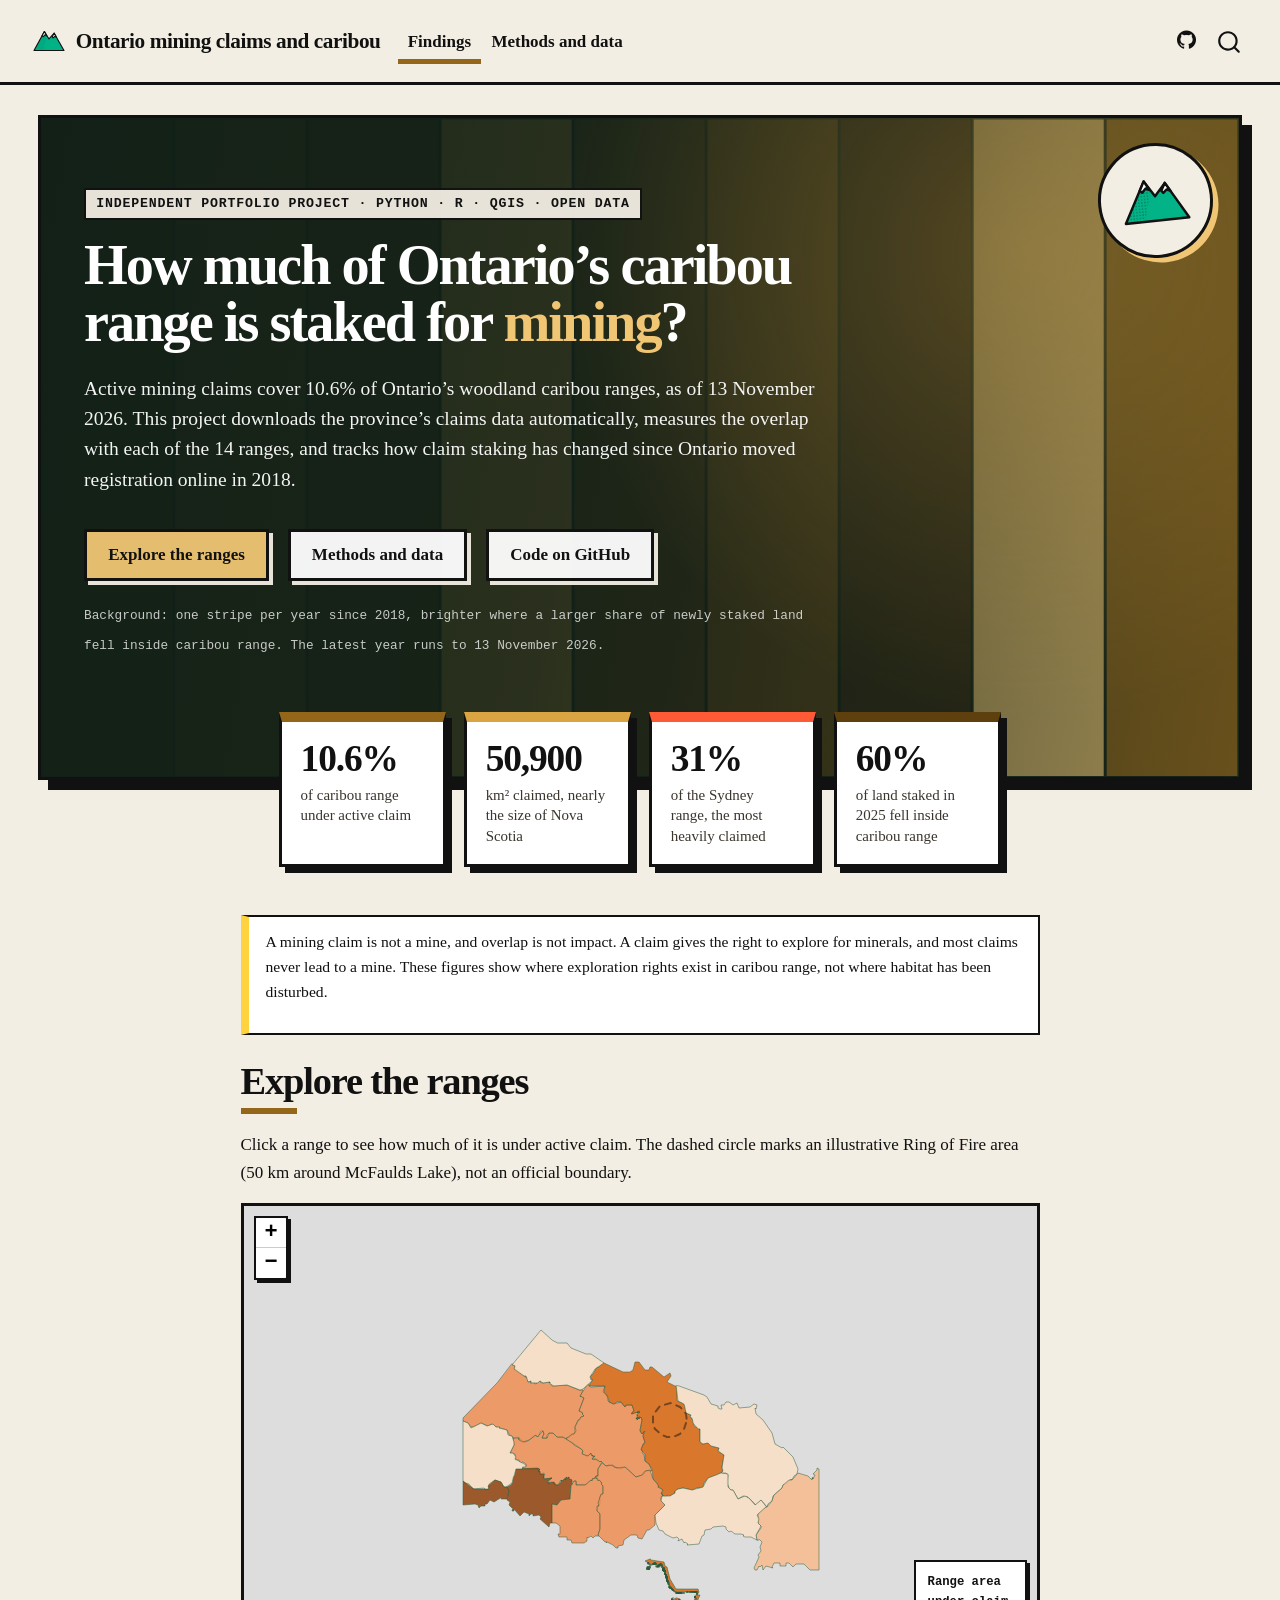
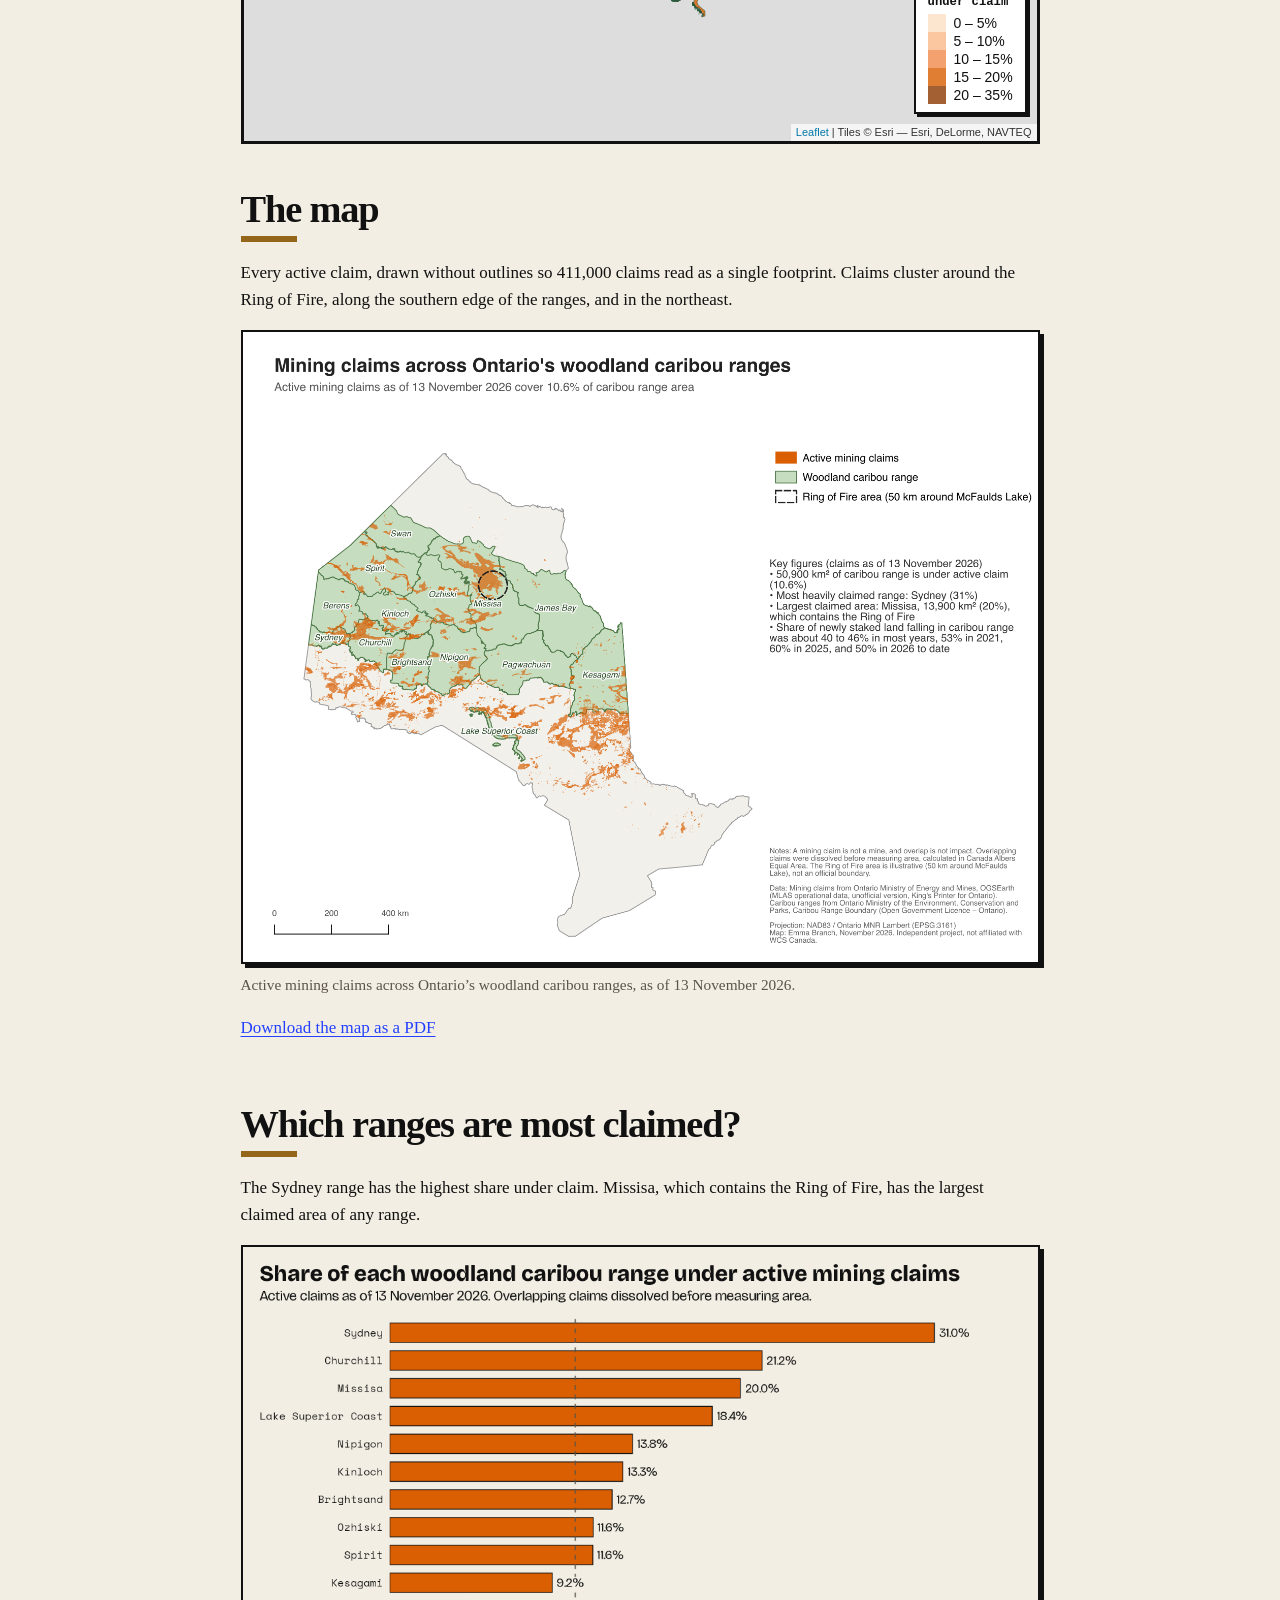
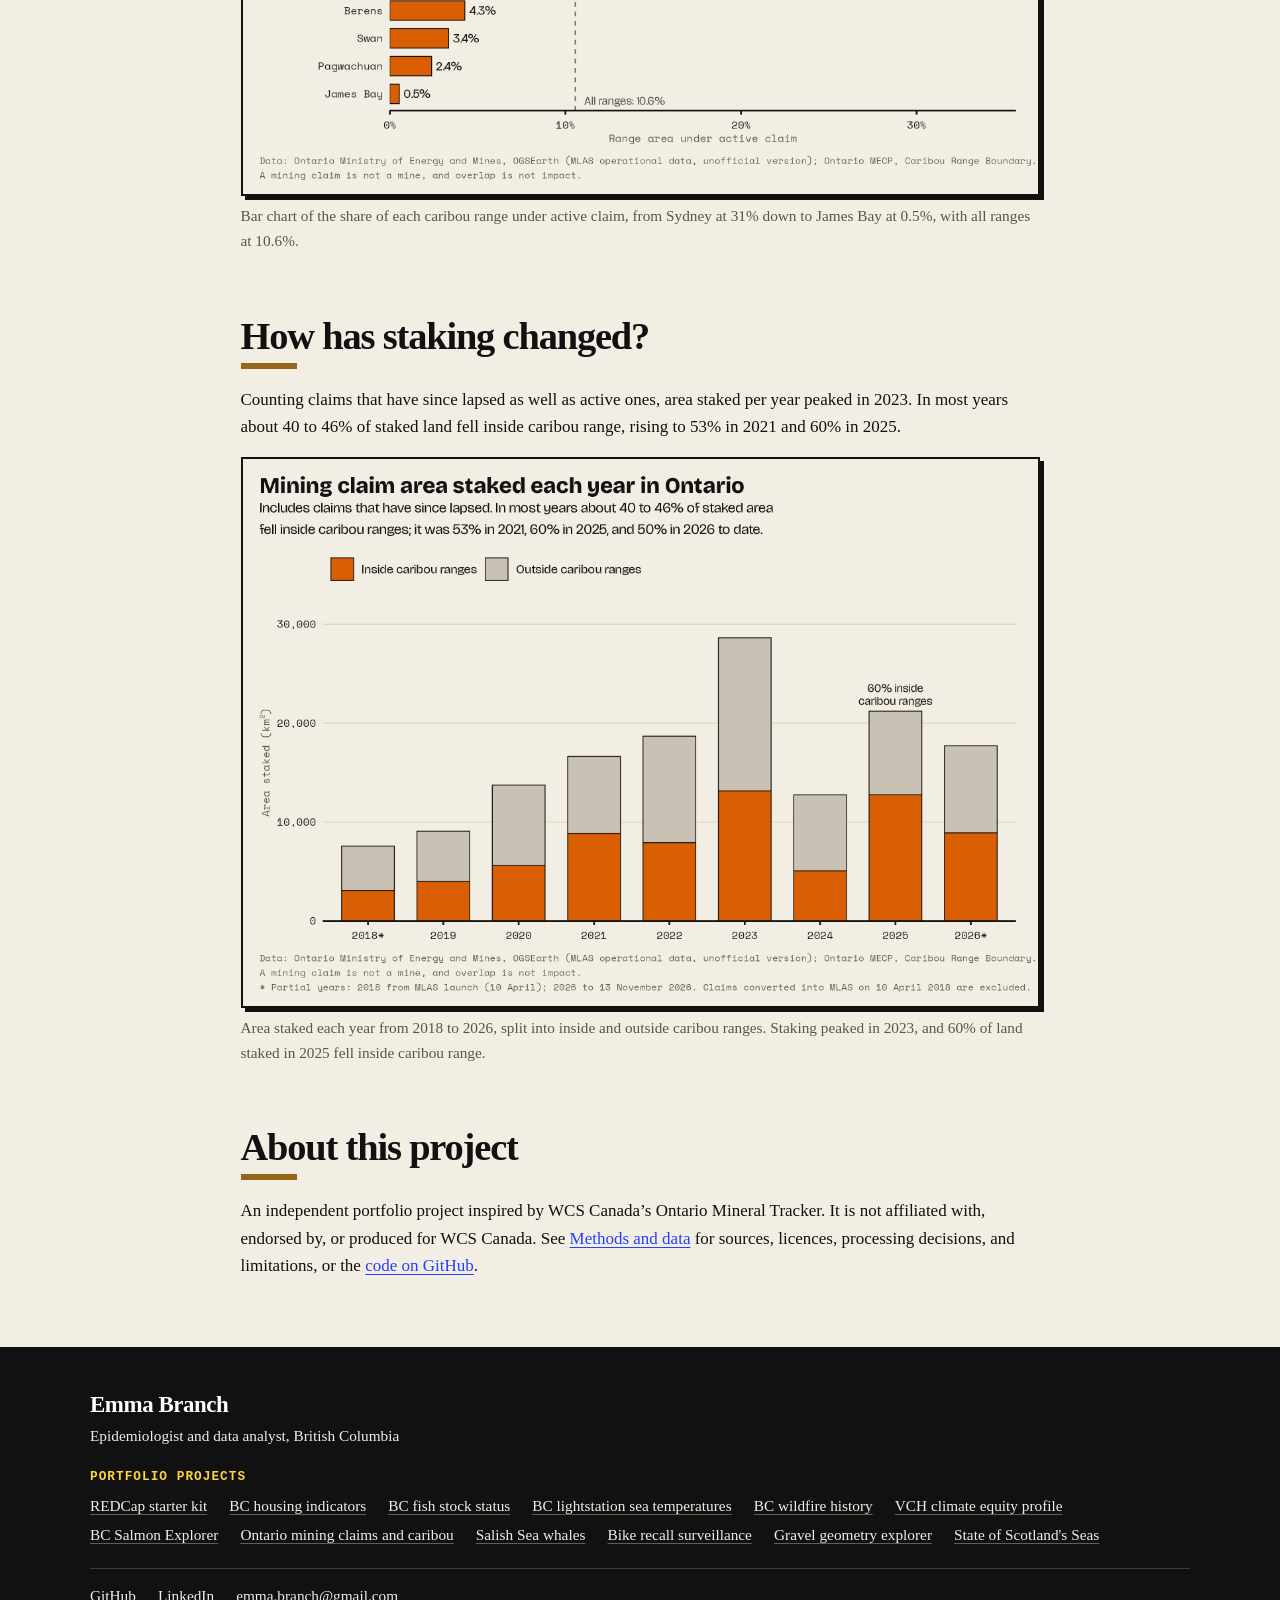
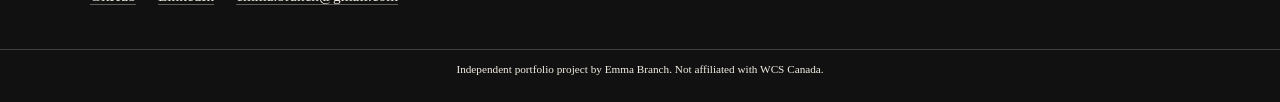
==== commit 53f42157: "Built site for gh-pages" ====
--- a/index.html
+++ b/index.html
@@ -253,6 +253,7 @@
       <a href="https://emmabranch.github.io/salish-sea-whales/">Salish Sea whales</a>
       <a href="https://emmabranch.github.io/bike-recall-surveillance/">Bike recall surveillance</a>
       <a href="https://emmabranch.github.io/gravel-geometry/">Gravel geometry explorer</a>
+      <a href="https://emmabranch.github.io/scotland-seas-indicators/">State of Scotland's Seas</a>
     </nav>
     <div class="eb-footer-contact">
       <a href="https://github.com/emmabranch">GitHub</a>
